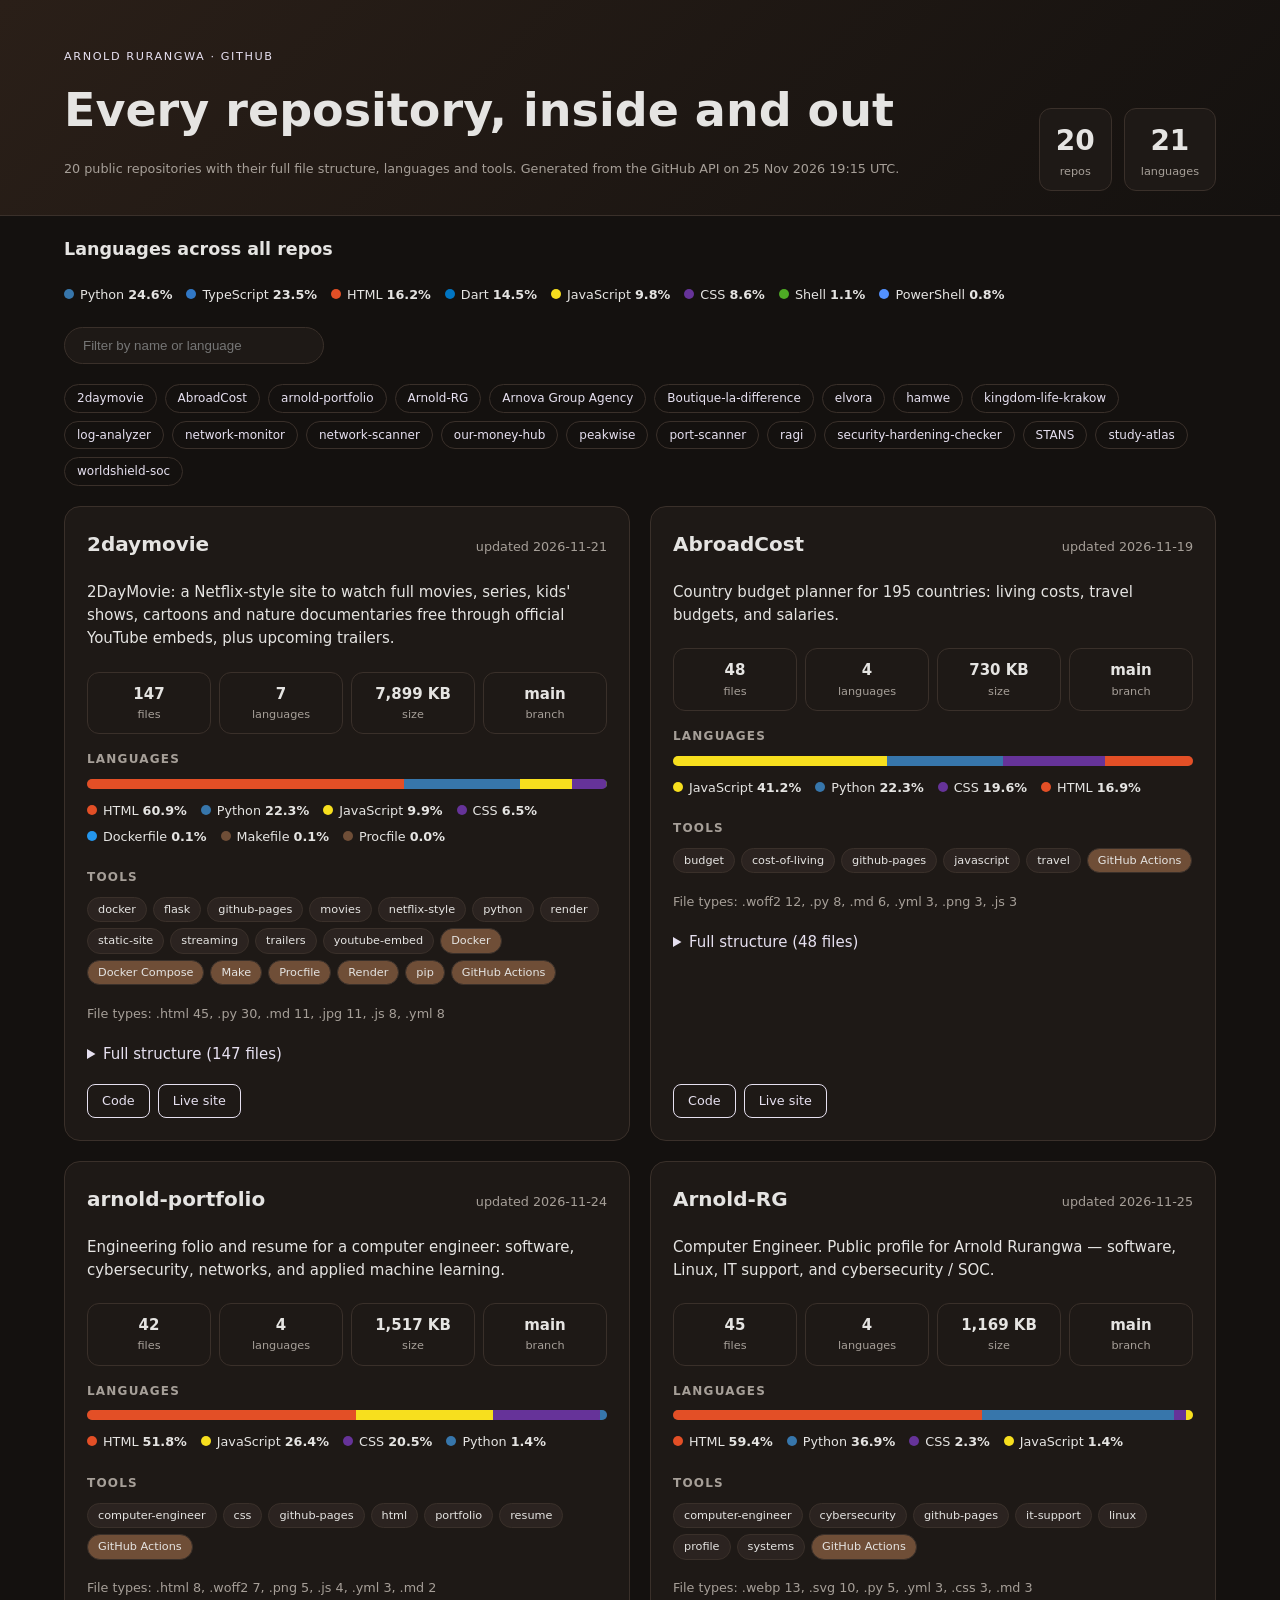
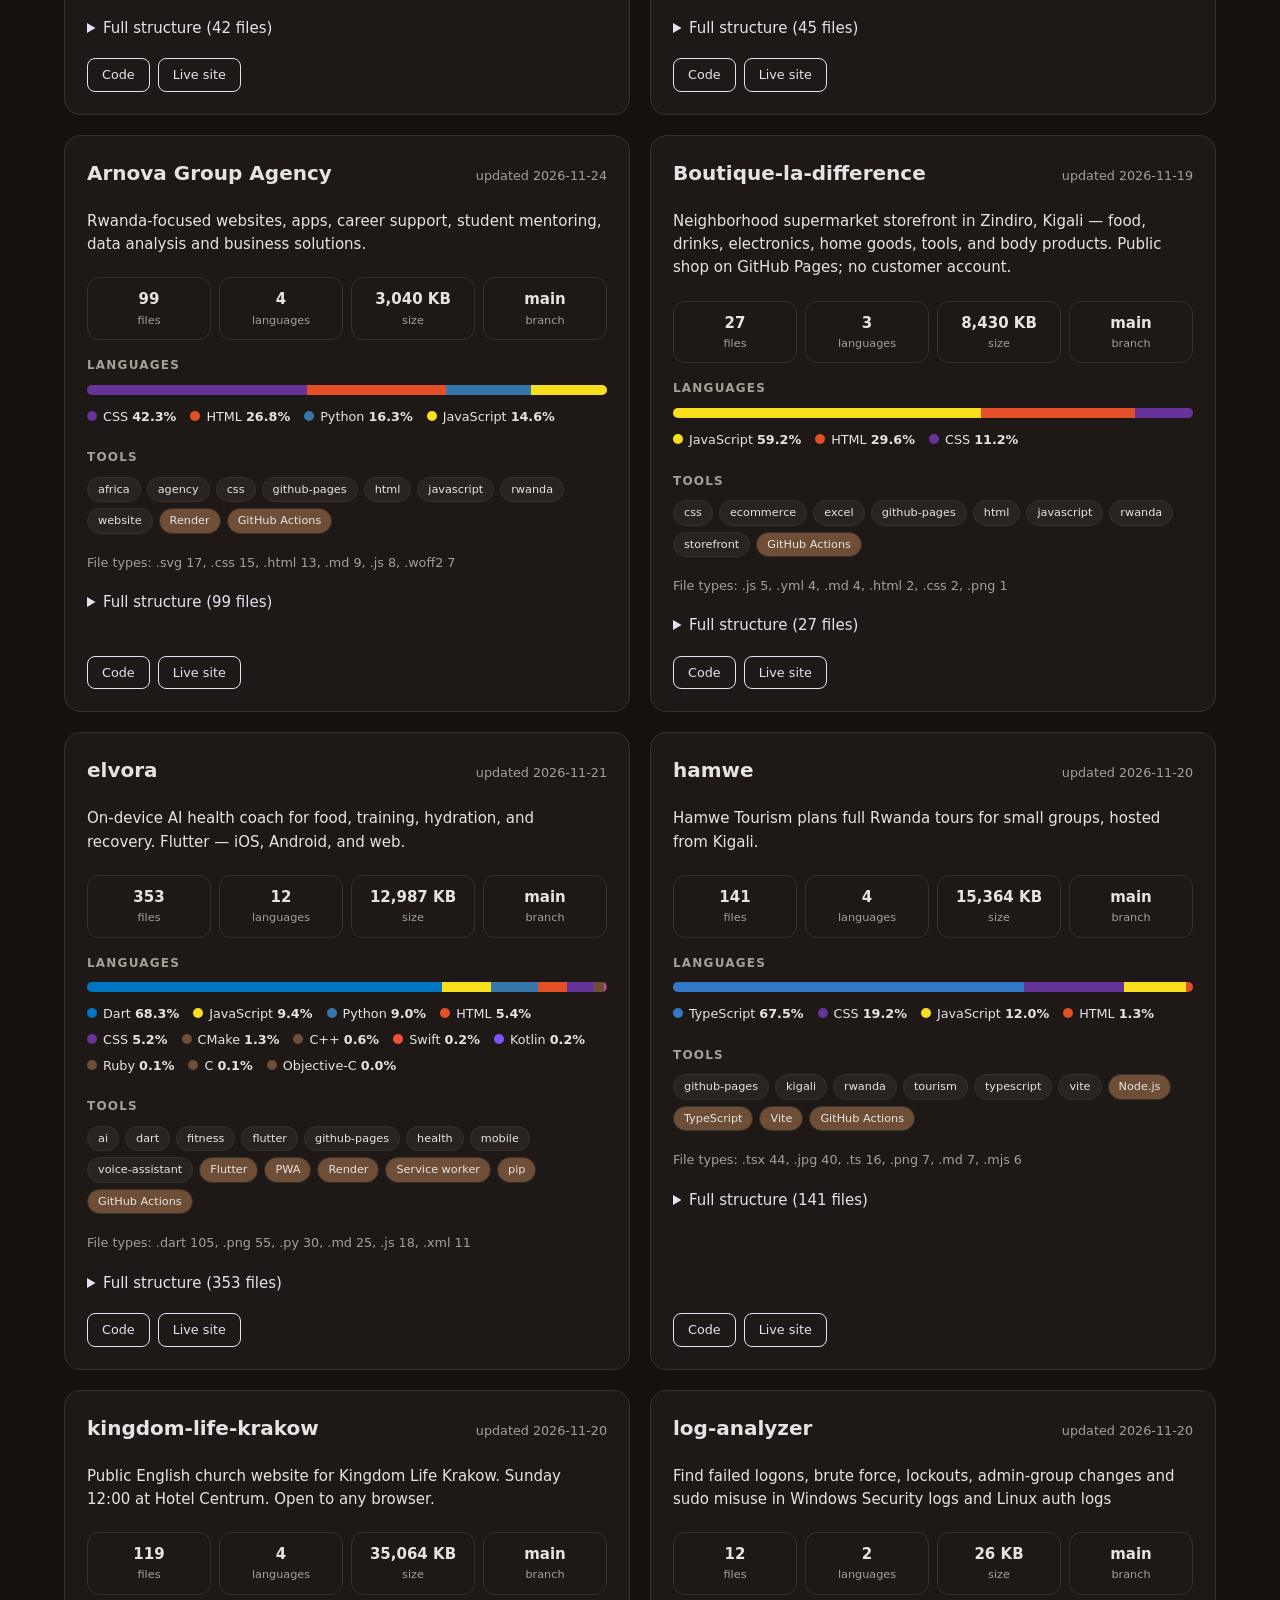
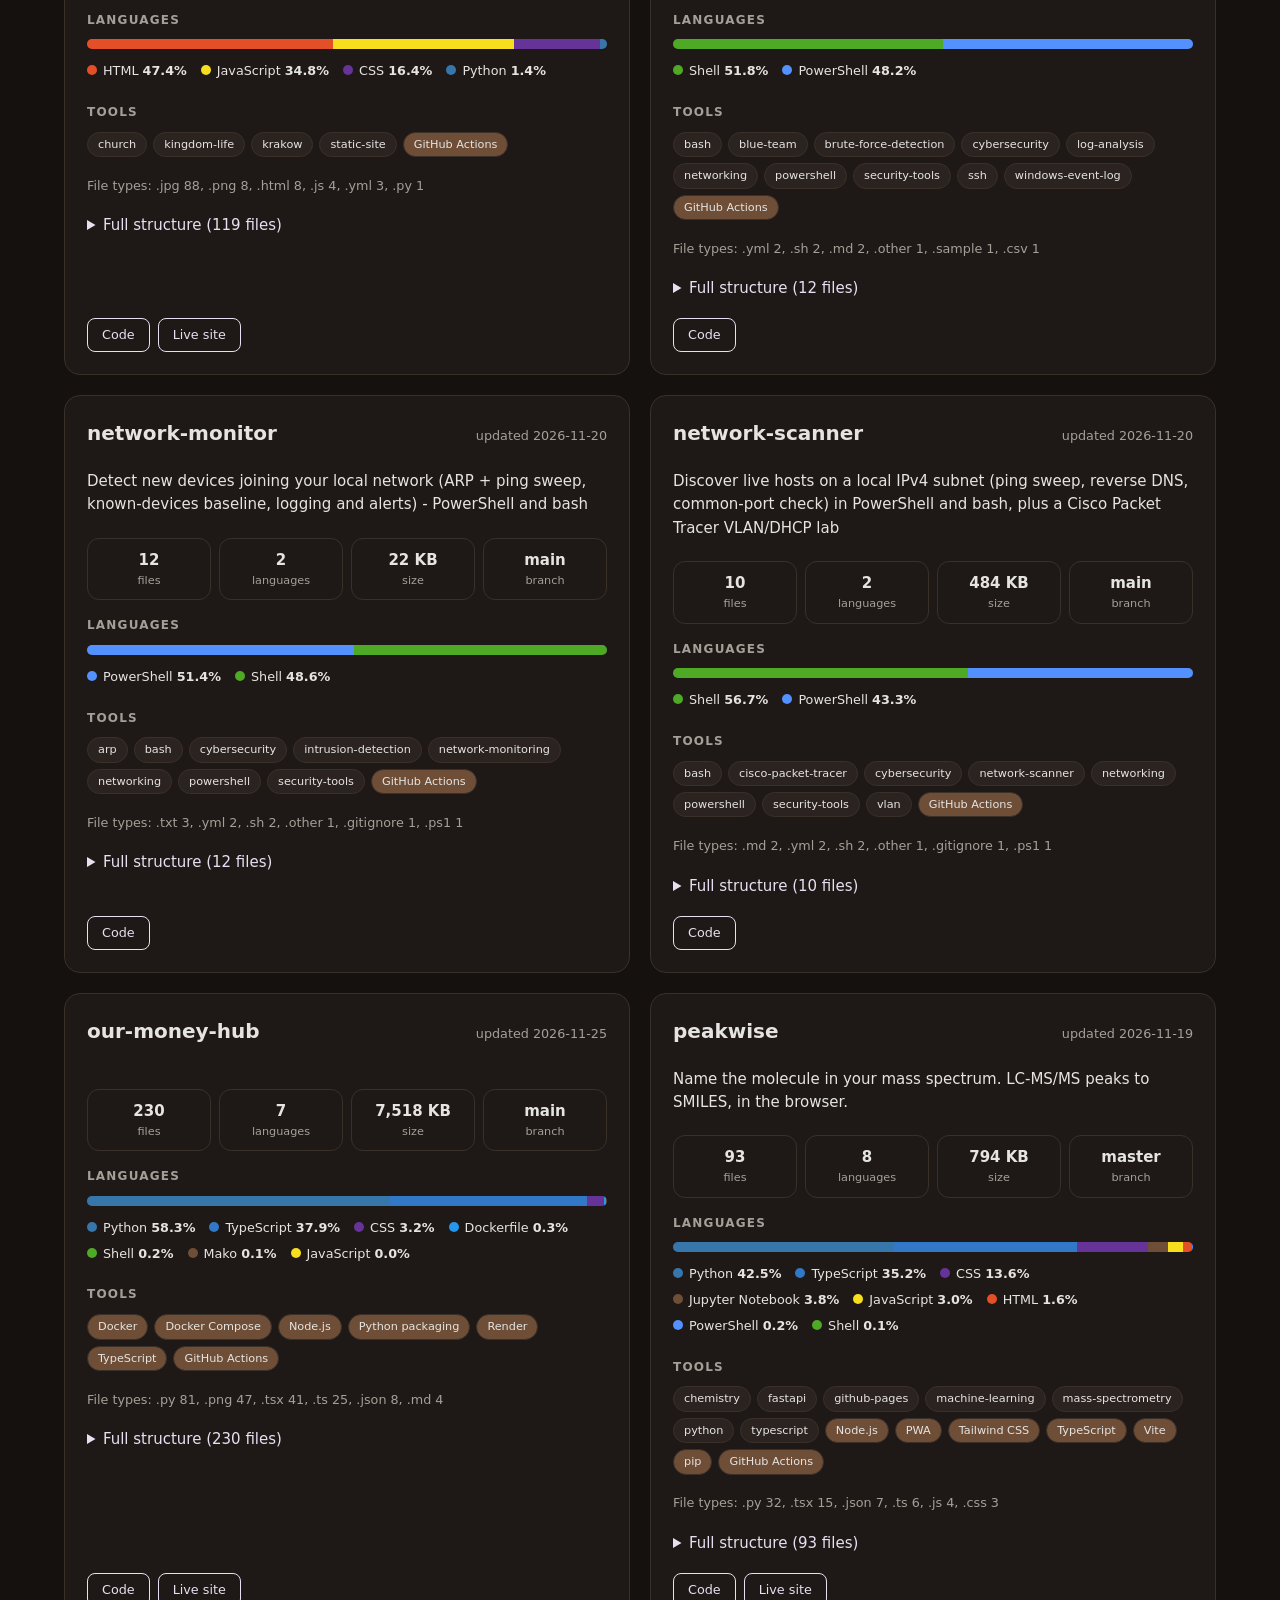
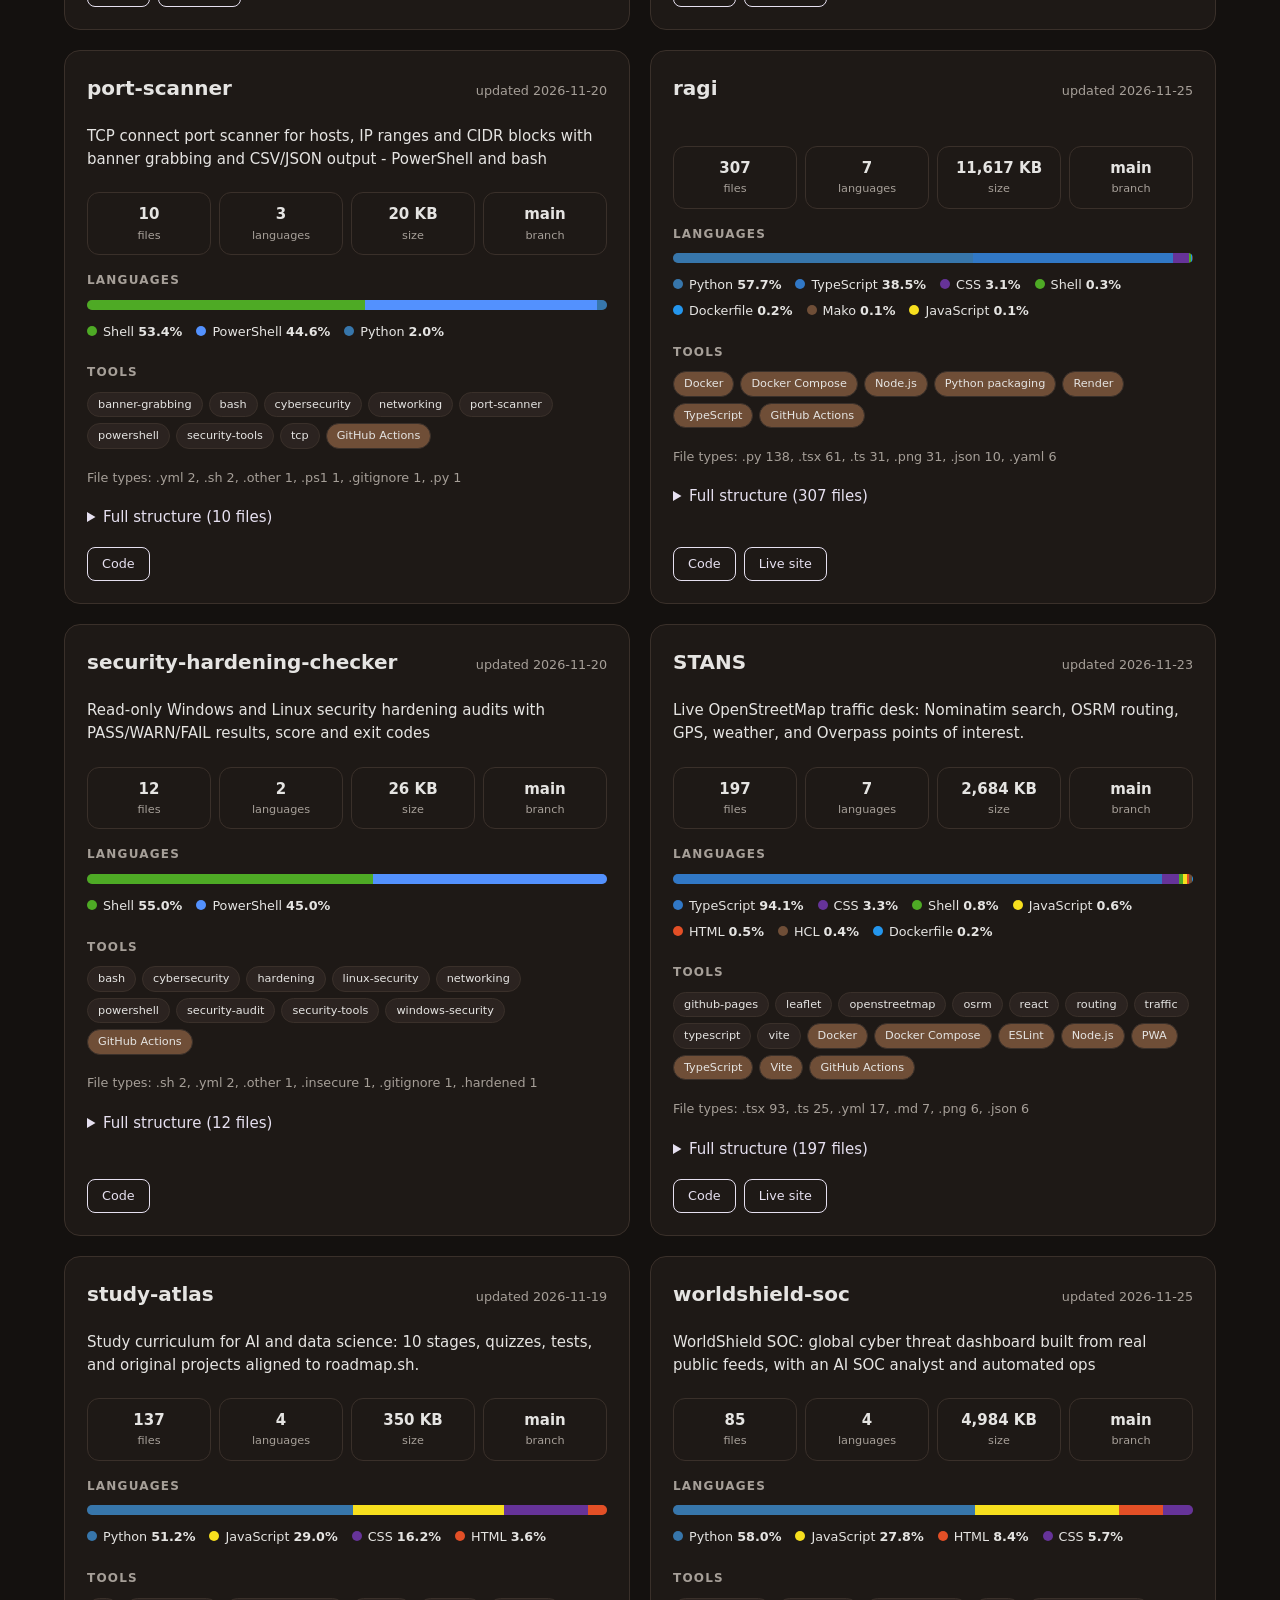
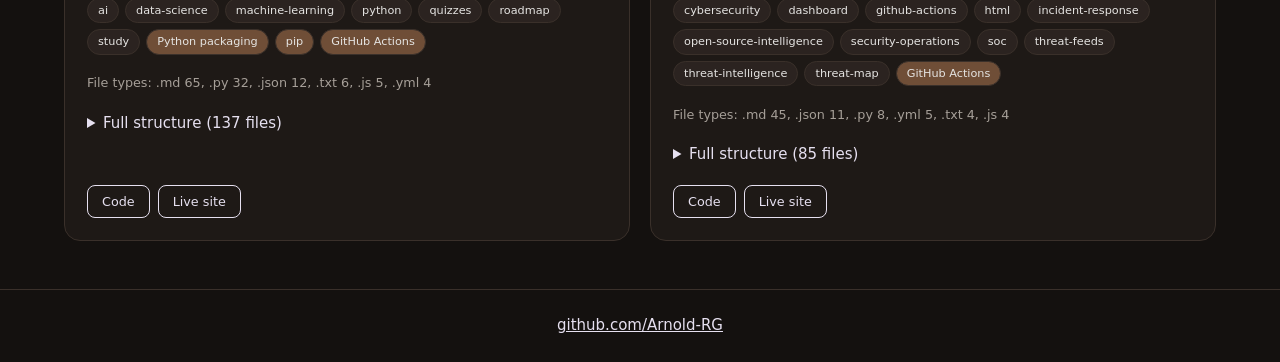
==== overview/index.html @ 4df6601c "Update repository index" ====
<!doctype html><html lang="en"><head><meta charset="utf-8">
<meta name="viewport" content="width=device-width,initial-scale=1">
<title>Arnold Rurangwa · Every repository</title>
<link rel="stylesheet" href="overview.css"></head><body>
<header class="top"><div><p class="eyebrow">Arnold Rurangwa · GitHub</p><h1>Every repository, inside and out</h1>
<p class="muted">20 public repositories with their full file structure, languages and tools. Generated from the GitHub API on 25 Nov 2026 19:15 UTC.</p></div>
<div class="kpis"><div><b>20</b><span>repos</span></div><div><b>21</b><span>languages</span></div></div></header>
<section class="overall"><h3>Languages across all repos</h3><ul class="legend"><li><i style="background:#3776AB"></i>Python <b>24.6%</b></li><li><i style="background:#3178C6"></i>TypeScript <b>23.5%</b></li><li><i style="background:#E34F26"></i>HTML <b>16.2%</b></li><li><i style="background:#0175C2"></i>Dart <b>14.5%</b></li><li><i style="background:#F7DF1E"></i>JavaScript <b>9.8%</b></li><li><i style="background:#663399"></i>CSS <b>8.6%</b></li><li><i style="background:#4EAA25"></i>Shell <b>1.1%</b></li><li><i style="background:#5391FE"></i>PowerShell <b>0.8%</b></li></ul>
<input id="q" type="search" placeholder="Filter by name or language" aria-label="Filter repositories"></section>
<nav class="index"><a href="#2daymovie">2daymovie</a><a href="#AbroadCost">AbroadCost</a><a href="#arnold-portfolio">arnold-portfolio</a><a href="#Arnold-RG">Arnold-RG</a><a href="#arnova-group">Arnova Group Agency</a><a href="#Boutique-la-difference">Boutique-la-difference</a><a href="#elvora">elvora</a><a href="#hamwe">hamwe</a><a href="#kingdom-life-krakow">kingdom-life-krakow</a><a href="#log-analyzer">log-analyzer</a><a href="#network-monitor">network-monitor</a><a href="#network-scanner">network-scanner</a><a href="#our-money-hub">our-money-hub</a><a href="#peakwise">peakwise</a><a href="#port-scanner">port-scanner</a><a href="#ragi">ragi</a><a href="#security-hardening-checker">security-hardening-checker</a><a href="#STANS">STANS</a><a href="#study-atlas">study-atlas</a><a href="#worldshield-soc">worldshield-soc</a></nav>
<main class="grid"><article class="card" id="2daymovie" data-name="2daymovie" data-lang="html python javascript css dockerfile makefile procfile">
<header><h2>2daymovie</h2><span class="muted">updated 2026-11-21</span></header>
<p>2DayMovie: a Netflix-style site to watch full movies, series, kids&#x27; shows, cartoons and nature documentaries free through official YouTube embeds, plus upcoming trailers.</p>
<div class="stats"><div><b>147</b><span>files</span></div><div><b>7</b><span>languages</span></div><div><b>7,899 KB</b><span>size</span></div><div><b>main</b><span>branch</span></div></div>
<h3>Languages</h3><div class="bar"><span style="width:60.94%;background:#E34F26" title="HTML 60.9%"></span><span style="width:22.34%;background:#3776AB" title="Python 22.3%"></span><span style="width:9.95%;background:#F7DF1E" title="JavaScript 9.9%"></span><span style="width:6.55%;background:#663399" title="CSS 6.5%"></span><span style="width:0.12%;background:#2496ED" title="Dockerfile 0.1%"></span><span style="width:0.10%;background:#6F4E37" title="Makefile 0.1%"></span><span style="width:0.01%;background:#6F4E37" title="Procfile 0.0%"></span></div><ul class="legend"><li><i style="background:#E34F26"></i>HTML <b>60.9%</b></li><li><i style="background:#3776AB"></i>Python <b>22.3%</b></li><li><i style="background:#F7DF1E"></i>JavaScript <b>9.9%</b></li><li><i style="background:#663399"></i>CSS <b>6.5%</b></li><li><i style="background:#2496ED"></i>Dockerfile <b>0.1%</b></li><li><i style="background:#6F4E37"></i>Makefile <b>0.1%</b></li><li><i style="background:#6F4E37"></i>Procfile <b>0.0%</b></li></ul>
<h3>Tools</h3><div class="chips"><span class="chip">docker</span><span class="chip">flask</span><span class="chip">github-pages</span><span class="chip">movies</span><span class="chip">netflix-style</span><span class="chip">python</span><span class="chip">render</span><span class="chip">static-site</span><span class="chip">streaming</span><span class="chip">trailers</span><span class="chip">youtube-embed</span><span class="chip alt">Docker</span><span class="chip alt">Docker Compose</span><span class="chip alt">Make</span><span class="chip alt">Procfile</span><span class="chip alt">Render</span><span class="chip alt">pip</span><span class="chip alt">GitHub Actions</span></div>
<p class="muted">File types: .html 45, .py 30, .md 11, .jpg 11, .js 8, .yml 8</p>
<details class="tree"><summary>Full structure (147 files)</summary><ul><li><details open><summary><span class="dir">.github/</span> <span class="muted">4 files</span></summary><ul><li><details><summary><span class="dir">workflows/</span> <span class="muted">3 files</span></summary><ul><li><span class="file">ci.yml</span></li><li><span class="file">pages.yml</span></li><li><span class="file">qa.yml</span></li></ul></details></li><li><span class="file">dependabot.yml</span></li></ul></details></li><li><details open><summary><span class="dir">.well-known/</span> <span class="muted">1 files</span></summary><ul><li><span class="file">security.txt</span></li></ul></details></li><li><details open><summary><span class="dir">data/</span> <span class="muted">2 files</span></summary><ul><li><span class="file">catalog.json</span></li><li><span class="file">trailers.json</span></li></ul></details></li><li><details open><summary><span class="dir">deploy/</span> <span class="muted">8 files</span></summary><ul><li><details><summary><span class="dir">aws/</span> <span class="muted">1 files</span></summary><ul><li><span class="file">README.md</span></li></ul></details></li><li><details><summary><span class="dir">k8s/</span> <span class="muted">3 files</span></summary><ul><li><span class="file">configmap.yaml</span></li><li><span class="file">deployment.yaml</span></li><li><span class="file">hpa-network.yaml</span></li></ul></details></li><li><details><summary><span class="dir">monitoring/</span> <span class="muted">3 files</span></summary><ul><li><details><summary><span class="dir">grafana/</span> <span class="muted">2 files</span></summary><ul><li><details><summary><span class="dir">provisioning/</span> <span class="muted">2 files</span></summary><ul><li><details><summary><span class="dir">dashboards/</span> <span class="muted">1 files</span></summary><ul><li><span class="file">dashboards.yml</span></li></ul></details></li><li><details><summary><span class="dir">datasources/</span> <span class="muted">1 files</span></summary><ul><li><span class="file">datasource.yml</span></li></ul></details></li></ul></details></li></ul></details></li><li><span class="file">prometheus.yml</span></li></ul></details></li><li><details><summary><span class="dir">nginx/</span> <span class="muted">1 files</span></summary><ul><li><span class="file">default.conf</span></li></ul></details></li></ul></details></li><li><details><summary><span class="dir">docs/</span> <span class="muted">34 files</span></summary><ul><li><details><summary><span class="dir">.well-known/</span> <span class="muted">1 files</span></summary><ul><li><span class="file">security.txt</span></li></ul></details></li><li><details><summary><span class="dir">data/</span> <span class="muted">2 files</span></summary><ul><li><span class="file">catalog.json</span></li><li><span class="file">trailers.json</span></li></ul></details></li><li><details><summary><span class="dir">explore/</span> <span class="muted">19 files</span></summary><ul><li><details><summary><span class="dir">ai/</span> <span class="muted">1 files</span></summary><ul><li><span class="file">index.html</span></li></ul></details></li><li><details><summary><span class="dir">cartoons/</span> <span class="muted">1 files</span></summary><ul><li><span class="file">index.html</span></li></ul></details></li><li><details><summary><span class="dir">genre-action/</span> <span class="muted">1 files</span></summary><ul><li><span class="file">index.html</span></li></ul></details></li><li><details><summary><span class="dir">genre-adventure/</span> <span class="muted">1 files</span></summary><ul><li><span class="file">index.html</span></li></ul></details></li><li><details><summary><span class="dir">genre-comedy/</span> <span class="muted">1 files</span></summary><ul><li><span class="file">index.html</span></li></ul></details></li><li><details><summary><span class="dir">genre-documentary/</span> <span class="muted">1 files</span></summary><ul><li><span class="file">index.html</span></li></ul></details></li><li><details><summary><span class="dir">genre-drama/</span> <span class="muted">1 files</span></summary><ul><li><span class="file">index.html</span></li></ul></details></li><li><details><summary><span class="dir">genre-horror/</span> <span class="muted">1 files</span></summary><ul><li><span class="file">index.html</span></li></ul></details></li><li><details><summary><span class="dir">genre-musical/</span> <span class="muted">1 files</span></summary><ul><li><span class="file">index.html</span></li></ul></details></li><li><details><summary><span class="dir">genre-romance/</span> <span class="muted">1 files</span></summary><ul><li><span class="file">index.html</span></li></ul></details></li><li><details><summary><span class="dir">genre-sci-fi/</span> <span class="muted">1 files</span></summary><ul><li><span class="file">index.html</span></li></ul></details></li><li><details><summary><span class="dir">genre-thriller/</span> <span class="muted">1 files</span></summary><ul><li><span class="file">index.html</span></li></ul></details></li><li><details><summary><span class="dir">genres/</span> <span class="muted">1 files</span></summary><ul><li><span class="file">index.html</span></li></ul></details></li><li><details><summary><span class="dir">kids/</span> <span class="muted">1 files</span></summary><ul><li><span class="file">index.html</span></li></ul></details></li><li><details><summary><span class="dir">movies/</span> <span class="muted">1 files</span></summary><ul><li><span class="file">index.html</span></li></ul></details></li><li><details><summary><span class="dir">series/</span> <span class="muted">1 files</span></summary><ul><li><span class="file">index.html</span></li></ul></details></li><li><details><summary><span class="dir">trailers/</span> <span class="muted">1 files</span></summary><ul><li><span class="file">index.html</span></li></ul></details></li><li><details><summary><span class="dir">wildlife/</span> <span class="muted">1 files</span></summary><ul><li><span class="file">index.html</span></li></ul></details></li><li><span class="file">index.html</span></li></ul></details></li><li><details><summary><span class="dir">static/</span> <span class="muted">7 files</span></summary><ul><li><details><summary><span class="dir">css/</span> <span class="muted">2 files</span></summary><ul><li><span class="file">404.css</span></li><li><span class="file">app.css</span></li></ul></details></li><li><details><summary><span class="dir">img/</span> <span class="muted">1 files</span></summary><ul><li><span class="file">favicon.svg</span></li></ul></details></li><li><details><summary><span class="dir">js/</span> <span class="muted">4 files</span></summary><ul><li><span class="file">app.js</span></li><li><span class="file">hero.js</span></li><li><span class="file">mobile.js</span></li><li><span class="file">search.js</span></li></ul></details></li></ul></details></li><li><span class="file">.nojekyll</span></li><li><span class="file">404.html</span></li><li><span class="file">index.html</span></li><li><span class="file">robots.txt</span></li><li><span class="file">sitemap.xml</span></li></ul></details></li><li><details><summary><span class="dir">explore/</span> <span class="muted">19 files</span></summary><ul><li><details><summary><span class="dir">ai/</span> <span class="muted">1 files</span></summary><ul><li><span class="file">index.html</span></li></ul></details></li><li><details><summary><span class="dir">cartoons/</span> <span class="muted">1 files</span></summary><ul><li><span class="file">index.html</span></li></ul></details></li><li><details><summary><span class="dir">genre-action/</span> <span class="muted">1 files</span></summary><ul><li><span class="file">index.html</span></li></ul></details></li><li><details><summary><span class="dir">genre-adventure/</span> <span class="muted">1 files</span></summary><ul><li><span class="file">index.html</span></li></ul></details></li><li><details><summary><span class="dir">genre-comedy/</span> <span class="muted">1 files</span></summary><ul><li><span class="file">index.html</span></li></ul></details></li><li><details><summary><span class="dir">genre-documentary/</span> <span class="muted">1 files</span></summary><ul><li><span class="file">index.html</span></li></ul></details></li><li><details><summary><span class="dir">genre-drama/</span> <span class="muted">1 files</span></summary><ul><li><span class="file">index.html</span></li></ul></details></li><li><details><summary><span class="dir">genre-horror/</span> <span class="muted">1 files</span></summary><ul><li><span class="file">index.html</span></li></ul></details></li><li><details><summary><span class="dir">genre-musical/</span> <span class="muted">1 files</span></summary><ul><li><span class="file">index.html</span></li></ul></details></li><li><details><summary><span class="dir">genre-romance/</span> <span class="muted">1 files</span></summary><ul><li><span class="file">index.html</span></li></ul></details></li><li><details><summary><span class="dir">genre-sci-fi/</span> <span class="muted">1 files</span></summary><ul><li><span class="file">index.html</span></li></ul></details></li><li><details><summary><span class="dir">genre-thriller/</span> <span class="muted">1 files</span></summary><ul><li><span class="file">index.html</span></li></ul></details></li><li><details><summary><span class="dir">genres/</span> <span class="muted">1 files</span></summary><ul><li><span class="file">index.html</span></li></ul></details></li><li><details><summary><span class="dir">kids/</span> <span class="muted">1 files</span></summary><ul><li><span class="file">index.html</span></li></ul></details></li><li><details><summary><span class="dir">movies/</span> <span class="muted">1 files</span></summary><ul><li><span class="file">index.html</span></li></ul></details></li><li><details><summary><span class="dir">series/</span> <span class="muted">1 files</span></summary><ul><li><span class="file">index.html</span></li></ul></details></li><li><details><summary><span class="dir">trailers/</span> <span class="muted">1 files</span></summary><ul><li><span class="file">index.html</span></li></ul></details></li><li><details><summary><span class="dir">wildlife/</span> <span class="muted">1 files</span></summary><ul><li><span class="file">index.html</span></li></ul></details></li><li><span class="file">index.html</span></li></ul></details></li><li><details><summary><span class="dir">qa/</span> <span class="muted">17 files</span></summary><ul><li><details><summary><span class="dir">screenshots/</span> <span class="muted">11 files</span></summary><ul><li><span class="file">1-hero.jpg</span></li><li><span class="file">10-mobile-volume.jpg</span></li><li><span class="file">12-footer-privacy.jpg</span></li><li><span class="file">13-click-to-load.jpg</span></li><li><span class="file">2-control-bar.jpg</span></li><li><span class="file">3-volume-open.jpg</span></li><li><span class="file">4-dim.jpg</span></li><li><span class="file">5-bright.jpg</span></li><li><span class="file">6-size-compact.jpg</span></li><li><span class="file">7-size-full.jpg</span></li><li><span class="file">9-mobile.jpg</span></li></ul></details></li><li><span class="file">cls_check.py</span></li><li><span class="file">QA-CHECKLIST.md</span></li><li><span class="file">README.md</span></li><li><span class="file">security-review.md</span></li><li><span class="file">security-scope.md</span></li><li><span class="file">video-check-results.md</span></li></ul></details></li><li><details open><summary><span class="dir">scripts/</span> <span class="muted">6 files</span></summary><ul><li><span class="file">build_catalog.py</span></li><li><span class="file">build_trailers.py</span></li><li><span class="file">check_videos.py</span></li><li><span class="file">export_site.py</span></li><li><span class="file">requirements.txt</span></li><li><span class="file">validate_catalog.py</span></li></ul></details></li><li><details open><summary><span class="dir">static/</span> <span class="muted">7 files</span></summary><ul><li><details><summary><span class="dir">css/</span> <span class="muted">2 files</span></summary><ul><li><span class="file">404.css</span></li><li><span class="file">app.css</span></li></ul></details></li><li><details><summary><span class="dir">img/</span> <span class="muted">1 files</span></summary><ul><li><span class="file">favicon.svg</span></li></ul></details></li><li><details><summary><span class="dir">js/</span> <span class="muted">4 files</span></summary><ul><li><span class="file">app.js</span></li><li><span class="file">hero.js</span></li><li><span class="file">mobile.js</span></li><li><span class="file">search.js</span></li></ul></details></li></ul></details></li><li><details open><summary><span class="dir">templates/</span> <span class="muted">3 files</span></summary><ul><li><span class="file">404.html</span></li><li><span class="file">explore.html</span></li><li><span class="file">index.html</span></li></ul></details></li><li><details><summary><span class="dir">tests/</span> <span class="muted">23 files</span></summary><ul><li><details><summary><span class="dir">e2e/</span> <span class="muted">2 files</span></summary><ul><li><span class="file">__init__.py</span></li><li><span class="file">test_desktop_playback.py</span></li></ul></details></li><li><details><summary><span class="dir">fixtures/</span> <span class="muted">1 files</span></summary><ul><li><span class="file">README.md</span></li></ul></details></li><li><span class="file">conftest.py</span></li><li><span class="file">helpers.py</span></li><li><span class="file">test_app.py</span></li><li><span class="file">test_catalog_schema.py</span></li><li><span class="file">test_cls.py</span></li><li><span class="file">test_desktop_trailers.py</span></li><li><span class="file">test_exposure.py</span></li><li><span class="file">test_hero_controls.py</span></li><li><span class="file">test_iframes.py</span></li><li><span class="file">test_leaks.py</span></li><li><span class="file">test_live_background.py</span></li><li><span class="file">test_mobile_hero.py</span></li><li><span class="file">test_mobile_nav.py</span></li><li><span class="file">test_routes.py</span></li><li><span class="file">test_search.py</span></li><li><span class="file">test_security_headers.py</span></li><li><span class="file">test_security_scope.py</span></li><li><span class="file">test_sentinel_fixes.py</span></li><li><span class="file">test_seo.py</span></li><li><span class="file">test_trailers_schema.py</span></li></ul></details></li><li><span class="file">.dockerignore</span></li><li><span class="file">.env.example</span></li><li><span class="file">.gitignore</span></li><li><span class="file">404.html</span></li><li><span class="file">app.py</span></li><li><span class="file">DEVOPS.md</span></li><li><span class="file">docker-compose.yml</span></li><li><span class="file">Dockerfile</span></li><li><span class="file">fly.toml</span></li><li><span class="file">index.html</span></li><li><span class="file">LICENSE</span></li><li><span class="file">Makefile</span></li><li><span class="file">Procfile</span></li><li><span class="file">pytest.ini</span></li><li><span class="file">README.md</span></li><li><span class="file">render.yaml</span></li><li><span class="file">requirements-dev.txt</span></li><li><span class="file">requirements.txt</span></li><li><span class="file">robots.txt</span></li><li><span class="file">SECURITY.md</span></li><li><span class="file">seo.py</span></li><li><span class="file">sitemap.xml</span></li><li><span class="file">THIRD_PARTY_NOTICES.md</span></li></ul></details>
<footer><a class="btn" href="https://github.com/Arnold-RG/2daymovie">Code</a> <a class="btn" href="https://twodaymovie-site.onrender.com">Live site</a></footer>
</article><article class="card" id="AbroadCost" data-name="abroadcost" data-lang="javascript python css html">
<header><h2>AbroadCost</h2><span class="muted">updated 2026-11-19</span></header>
<p>Country budget planner for 195 countries: living costs, travel budgets, and salaries.</p>
<div class="stats"><div><b>48</b><span>files</span></div><div><b>4</b><span>languages</span></div><div><b>730 KB</b><span>size</span></div><div><b>main</b><span>branch</span></div></div>
<h3>Languages</h3><div class="bar"><span style="width:41.17%;background:#F7DF1E" title="JavaScript 41.2%"></span><span style="width:22.33%;background:#3776AB" title="Python 22.3%"></span><span style="width:19.64%;background:#663399" title="CSS 19.6%"></span><span style="width:16.86%;background:#E34F26" title="HTML 16.9%"></span></div><ul class="legend"><li><i style="background:#F7DF1E"></i>JavaScript <b>41.2%</b></li><li><i style="background:#3776AB"></i>Python <b>22.3%</b></li><li><i style="background:#663399"></i>CSS <b>19.6%</b></li><li><i style="background:#E34F26"></i>HTML <b>16.9%</b></li></ul>
<h3>Tools</h3><div class="chips"><span class="chip">budget</span><span class="chip">cost-of-living</span><span class="chip">github-pages</span><span class="chip">javascript</span><span class="chip">travel</span><span class="chip alt">GitHub Actions</span></div>
<p class="muted">File types: .woff2 12, .py 8, .md 6, .yml 3, .png 3, .js 3</p>
<details class="tree"><summary>Full structure (48 files)</summary><ul><li><details open><summary><span class="dir">.github/</span> <span class="muted">3 files</span></summary><ul><li><details><summary><span class="dir">workflows/</span> <span class="muted">2 files</span></summary><ul><li><span class="file">deploy-pages.yml</span></li><li><span class="file">quality.yml</span></li></ul></details></li><li><span class="file">dependabot.yml</span></li></ul></details></li><li><details open><summary><span class="dir">assets/</span> <span class="muted">2 files</span></summary><ul><li><details><summary><span class="dir">vira/</span> <span class="muted">2 files</span></summary><ul><li><span class="file">vira-base.css</span></li><li><span class="file">vira-secure.js</span></li></ul></details></li></ul></details></li><li><details open><summary><span class="dir">docs/</span> <span class="muted">3 files</span></summary><ul><li><span class="file">ARCHITECTURE.md</span></li><li><span class="file">DATA_AND_METHODOLOGY.md</span></li><li><span class="file">OVERVIEW.md</span></li></ul></details></li><li><details open><summary><span class="dir">fonts/</span> <span class="muted">13 files</span></summary><ul><li><span class="file">cormorant-500.woff2</span></li><li><span class="file">cormorant-500i.woff2</span></li><li><span class="file">cormorant-600.woff2</span></li><li><span class="file">dm-sans-300.woff2</span></li><li><span class="file">dm-sans-400.woff2</span></li><li><span class="file">dm-sans-500.woff2</span></li><li><span class="file">OFL.txt</span></li><li><span class="file">outfit-300.woff2</span></li><li><span class="file">outfit-400.woff2</span></li><li><span class="file">outfit-500.woff2</span></li><li><span class="file">syne-500.woff2</span></li><li><span class="file">syne-600.woff2</span></li><li><span class="file">syne-700.woff2</span></li></ul></details></li><li><details open><summary><span class="dir">scripts/</span> <span class="muted">1 files</span></summary><ul><li><span class="file">verify_site.py</span></li></ul></details></li><li><details open><summary><span class="dir">tool/</span> <span class="muted">7 files</span></summary><ul><li><span class="file">fix_col_from_wb.py</span></li><li><span class="file">fix_col_outliers.py</span></li><li><span class="file">fix_js_nulls.py</span></li><li><span class="file">fix_regions_and_ui.py</span></li><li><span class="file">refresh_budget_geo.py</span></li><li><span class="file">verify_accuracy.py</span></li><li><span class="file">verify_accuracy_deep.py</span></li></ul></details></li><li><span class="file">.env.example</span></li><li><span class="file">.gitignore</span></li><li><span class="file">.nojekyll</span></li><li><span class="file">404.html</span></li><li><span class="file">apple-touch.png</span></li><li><span class="file">AUTHORS</span></li><li><span class="file">CONTRIBUTING.md</span></li><li><span class="file">favicon.svg</span></li><li><span class="file">index.html</span></li><li><span class="file">LICENSE</span></li><li><span class="file">og.png</span></li><li><span class="file">paper.png</span></li><li><span class="file">README.md</span></li><li><span class="file">relo.css</span></li><li><span class="file">relo.js</span></li><li><span class="file">robots.txt</span></li><li><span class="file">SECURITY.md</span></li><li><span class="file">sitemap.xml</span></li><li><span class="file">world_data.js</span></li></ul></details>
<footer><a class="btn" href="https://github.com/Arnold-RG/AbroadCost">Code</a> <a class="btn" href="https://arnold-rg.github.io/AbroadCost/">Live site</a></footer>
</article><article class="card" id="arnold-portfolio" data-name="arnold-portfolio" data-lang="html javascript css python">
<header><h2>arnold-portfolio</h2><span class="muted">updated 2026-11-24</span></header>
<p>Engineering folio and resume for a computer engineer: software, cybersecurity, networks, and applied machine learning.</p>
<div class="stats"><div><b>42</b><span>files</span></div><div><b>4</b><span>languages</span></div><div><b>1,517 KB</b><span>size</span></div><div><b>main</b><span>branch</span></div></div>
<h3>Languages</h3><div class="bar"><span style="width:51.77%;background:#E34F26" title="HTML 51.8%"></span><span style="width:26.36%;background:#F7DF1E" title="JavaScript 26.4%"></span><span style="width:20.50%;background:#663399" title="CSS 20.5%"></span><span style="width:1.37%;background:#3776AB" title="Python 1.4%"></span></div><ul class="legend"><li><i style="background:#E34F26"></i>HTML <b>51.8%</b></li><li><i style="background:#F7DF1E"></i>JavaScript <b>26.4%</b></li><li><i style="background:#663399"></i>CSS <b>20.5%</b></li><li><i style="background:#3776AB"></i>Python <b>1.4%</b></li></ul>
<h3>Tools</h3><div class="chips"><span class="chip">computer-engineer</span><span class="chip">css</span><span class="chip">github-pages</span><span class="chip">html</span><span class="chip">portfolio</span><span class="chip">resume</span><span class="chip alt">GitHub Actions</span></div>
<p class="muted">File types: .html 8, .woff2 7, .png 5, .js 4, .yml 3, .md 2</p>
<details class="tree"><summary>Full structure (42 files)</summary><ul><li><details open><summary><span class="dir">.github/</span> <span class="muted">3 files</span></summary><ul><li><details><summary><span class="dir">workflows/</span> <span class="muted">2 files</span></summary><ul><li><span class="file">pages.yml</span></li><li><span class="file">quality.yml</span></li></ul></details></li><li><span class="file">dependabot.yml</span></li></ul></details></li><li><details><summary><span class="dir">assets/</span> <span class="muted">18 files</span></summary><ul><li><details><summary><span class="dir">fonts/</span> <span class="muted">7 files</span></summary><ul><li><span class="file">fraunces-italic-latin-ext.woff2</span></li><li><span class="file">fraunces-italic-latin.woff2</span></li><li><span class="file">fraunces-roman-latin-ext.woff2</span></li><li><span class="file">fraunces-roman-latin.woff2</span></li><li><span class="file">plex-mono-latin.woff2</span></li><li><span class="file">source-sans-3-latin-ext.woff2</span></li><li><span class="file">source-sans-3-latin.woff2</span></li></ul></details></li><li><details><summary><span class="dir">site/</span> <span class="muted">2 files</span></summary><ul><li><span class="file">site-base.css</span></li><li><span class="file">site-secure.js</span></li></ul></details></li><li><span class="file">grain.png</span></li><li><span class="file">hero-atmosphere.jpg</span></li><li><span class="file">hero-atmosphere.png</span></li><li><span class="file">logo.png</span></li><li><span class="file">main.js</span></li><li><span class="file">portrait.png</span></li><li><span class="file">Rurangwa-Arnold-Resume.pdf</span></li><li><span class="file">stage.js</span></li><li><span class="file">styles.css</span></li></ul></details></li><li><details open><summary><span class="dir">demos/</span> <span class="muted">4 files</span></summary><ul><li><details><summary><span class="dir">arnova/</span> <span class="muted">4 files</span></summary><ul><li><span class="file">index.html</span></li><li><span class="file">la-belle-boutique.html</span></li><li><span class="file">marine-coffee.html</span></li><li><span class="file">nik-salon.html</span></li></ul></details></li></ul></details></li><li><details open><summary><span class="dir">Folio/</span> <span class="muted">4 files</span></summary><ul><li><span class="file">index.html</span></li><li><span class="file">logo.png</span></li><li><span class="file">Rurangwa-Arnold-Resume.pdf</span></li><li><span class="file">script.js</span></li></ul></details></li><li><details open><summary><span class="dir">scripts/</span> <span class="muted">3 files</span></summary><ul><li><span class="file">check-published.mjs</span></li><li><span class="file">check-published.test.mjs</span></li><li><span class="file">verify_site.py</span></li></ul></details></li><li><span class="file">.gitignore</span></li><li><span class="file">.nojekyll</span></li><li><span class="file">404.html</span></li><li><span class="file">index.html</span></li><li><span class="file">LICENSE</span></li><li><span class="file">README.md</span></li><li><span class="file">resume.html</span></li><li><span class="file">robots.txt</span></li><li><span class="file">SECURITY.md</span></li><li><span class="file">sitemap.xml</span></li></ul></details>
<footer><a class="btn" href="https://github.com/Arnold-RG/arnold-portfolio">Code</a> <a class="btn" href="https://arnold-rg.github.io/arnold-portfolio/">Live site</a></footer>
</article><article class="card" id="Arnold-RG" data-name="arnold-rg" data-lang="html python css javascript">
<header><h2>Arnold-RG</h2><span class="muted">updated 2026-11-25</span></header>
<p>Computer Engineer. Public profile for Arnold Rurangwa — software, Linux, IT support, and cybersecurity / SOC.</p>
<div class="stats"><div><b>45</b><span>files</span></div><div><b>4</b><span>languages</span></div><div><b>1,169 KB</b><span>size</span></div><div><b>main</b><span>branch</span></div></div>
<h3>Languages</h3><div class="bar"><span style="width:59.39%;background:#E34F26" title="HTML 59.4%"></span><span style="width:36.92%;background:#3776AB" title="Python 36.9%"></span><span style="width:2.28%;background:#663399" title="CSS 2.3%"></span><span style="width:1.41%;background:#F7DF1E" title="JavaScript 1.4%"></span></div><ul class="legend"><li><i style="background:#E34F26"></i>HTML <b>59.4%</b></li><li><i style="background:#3776AB"></i>Python <b>36.9%</b></li><li><i style="background:#663399"></i>CSS <b>2.3%</b></li><li><i style="background:#F7DF1E"></i>JavaScript <b>1.4%</b></li></ul>
<h3>Tools</h3><div class="chips"><span class="chip">computer-engineer</span><span class="chip">cybersecurity</span><span class="chip">github-pages</span><span class="chip">it-support</span><span class="chip">linux</span><span class="chip">profile</span><span class="chip">systems</span><span class="chip alt">GitHub Actions</span></div>
<p class="muted">File types: .webp 13, .svg 10, .py 5, .yml 3, .css 3, .md 3</p>
<details class="tree"><summary>Full structure (45 files)</summary><ul><li><details open><summary><span class="dir">.github/</span> <span class="muted">3 files</span></summary><ul><li><details><summary><span class="dir">workflows/</span> <span class="muted">2 files</span></summary><ul><li><span class="file">update-dashboard.yml</span></li><li><span class="file">update-repo-index.yml</span></li></ul></details></li><li><span class="file">dependabot.yml</span></li></ul></details></li><li><details><summary><span class="dir">assets/</span> <span class="muted">17 files</span></summary><ul><li><details><summary><span class="dir">projects/</span> <span class="muted">13 files</span></summary><ul><li><span class="file">2daymovie.webp</span></li><li><span class="file">AbroadCost.webp</span></li><li><span class="file">Boutique-la-difference.webp</span></li><li><span class="file">elvora.webp</span></li><li><span class="file">hamwe.webp</span></li><li><span class="file">kingdom-life-krakow.webp</span></li><li><span class="file">our-money-hub.webp</span></li><li><span class="file">peakwise.webp</span></li><li><span class="file">ragi.webp</span></li><li><span class="file">STANS.webp</span></li><li><span class="file">study-atlas.webp</span></li><li><span class="file">vira.webp</span></li><li><span class="file">worldshield-soc.webp</span></li></ul></details></li><li><details><summary><span class="dir">vira/</span> <span class="muted">2 files</span></summary><ul><li><span class="file">vira-base.css</span></li><li><span class="file">vira-secure.js</span></li></ul></details></li><li><span class="file">header.svg</span></li><li><span class="file">stats.svg</span></li></ul></details></li><li><details open><summary><span class="dir">dashboard/</span> <span class="muted">9 files</span></summary><ul><li><span class="file">activity.svg</span></li><li><span class="file">badge-dormant.svg</span></li><li><span class="file">badge-in-progress.svg</span></li><li><span class="file">badge-live-in-dev.svg</span></li><li><span class="file">badge-live.svg</span></li><li><span class="file">data.json</span></li><li><span class="file">kpis.svg</span></li><li><span class="file">languages.svg</span></li><li><span class="file">status.svg</span></li></ul></details></li><li><details open><summary><span class="dir">docs/</span> <span class="muted">1 files</span></summary><ul><li><span class="file">screenshot-profile.jpg</span></li></ul></details></li><li><details open><summary><span class="dir">overview/</span> <span class="muted">3 files</span></summary><ul><li><span class="file">index.html</span></li><li><span class="file">overview.css</span></li><li><span class="file">overview.js</span></li></ul></details></li><li><details open><summary><span class="dir">scripts/</span> <span class="muted">5 files</span></summary><ul><li><span class="file">build_overview.py</span></li><li><span class="file">collect_dashboard.py</span></li><li><span class="file">render_preview.py</span></li><li><span class="file">render_site.py</span></li><li><span class="file">update_repo_index.py</span></li></ul></details></li><li><span class="file">.gitignore</span></li><li><span class="file">.nojekyll</span></li><li><span class="file">index.html</span></li><li><span class="file">README.md</span></li><li><span class="file">security-tools.md</span></li><li><span class="file">SECURITY.md</span></li><li><span class="file">styles.css</span></li></ul></details>
<footer><a class="btn" href="https://github.com/Arnold-RG/Arnold-RG">Code</a> <a class="btn" href="https://arnold-rg.github.io/Arnold-RG/">Live site</a></footer>
</article><article class="card" id="arnova-group" data-name="arnova-group" data-lang="css html python javascript">
<header><h2>Arnova Group Agency</h2><span class="muted">updated 2026-11-24</span></header>
<p>Rwanda-focused websites, apps, career support, student mentoring, data analysis and business solutions.</p>
<div class="stats"><div><b>99</b><span>files</span></div><div><b>4</b><span>languages</span></div><div><b>3,040 KB</b><span>size</span></div><div><b>main</b><span>branch</span></div></div>
<h3>Languages</h3><div class="bar"><span style="width:42.33%;background:#663399" title="CSS 42.3%"></span><span style="width:26.78%;background:#E34F26" title="HTML 26.8%"></span><span style="width:16.26%;background:#3776AB" title="Python 16.3%"></span><span style="width:14.63%;background:#F7DF1E" title="JavaScript 14.6%"></span></div><ul class="legend"><li><i style="background:#663399"></i>CSS <b>42.3%</b></li><li><i style="background:#E34F26"></i>HTML <b>26.8%</b></li><li><i style="background:#3776AB"></i>Python <b>16.3%</b></li><li><i style="background:#F7DF1E"></i>JavaScript <b>14.6%</b></li></ul>
<h3>Tools</h3><div class="chips"><span class="chip">africa</span><span class="chip">agency</span><span class="chip">css</span><span class="chip">github-pages</span><span class="chip">html</span><span class="chip">javascript</span><span class="chip">rwanda</span><span class="chip">website</span><span class="chip alt">Render</span><span class="chip alt">GitHub Actions</span></div>
<p class="muted">File types: .svg 17, .css 15, .html 13, .md 9, .js 8, .woff2 7</p>
<details class="tree"><summary>Full structure (99 files)</summary><ul><li><details open><summary><span class="dir">.github/</span> <span class="muted">3 files</span></summary><ul><li><details><summary><span class="dir">workflows/</span> <span class="muted">2 files</span></summary><ul><li><span class="file">concept-platform-checks.yml</span></li><li><span class="file">install-hero-video.yml</span></li></ul></details></li><li><span class="file">dependabot.yml</span></li></ul></details></li><li><details><summary><span class="dir">assets/</span> <span class="muted">39 files</span></summary><ul><li><details><summary><span class="dir">brand/</span> <span class="muted">17 files</span></summary><ul><li><details><summary><span class="dir">logo-v7/</span> <span class="muted">4 files</span></summary><ul><li><span class="file">mark-dark.svg</span></li><li><span class="file">mark-light.svg</span></li><li><span class="file">wordmark-dark.svg</span></li><li><span class="file">wordmark-light.svg</span></li></ul></details></li><li><details><summary><span class="dir">option-1/</span> <span class="muted">4 files</span></summary><ul><li><span class="file">mark-dark.svg</span></li><li><span class="file">mark-light.svg</span></li><li><span class="file">wordmark-dark.svg</span></li><li><span class="file">wordmark-light.svg</span></li></ul></details></li><li><details><summary><span class="dir">option-2/</span> <span class="muted">4 files</span></summary><ul><li><span class="file">mark-dark.svg</span></li><li><span class="file">mark-light.svg</span></li><li><span class="file">wordmark-dark.svg</span></li><li><span class="file">wordmark-light.svg</span></li></ul></details></li><li><details><summary><span class="dir">option-3/</span> <span class="muted">4 files</span></summary><ul><li><span class="file">mark-dark.svg</span></li><li><span class="file">mark-light.svg</span></li><li><span class="file">wordmark-dark.svg</span></li><li><span class="file">wordmark-light.svg</span></li></ul></details></li><li><span class="file">README.md</span></li></ul></details></li><li><details><summary><span class="dir">fonts/</span> <span class="muted">12 files</span></summary><ul><li><span class="file">Fraunces-Display-600.woff2</span></li><li><span class="file">Fraunces-Display-600Italic.woff2</span></li><li><span class="file">InstrumentSans-Variable.woff2</span></li><li><span class="file">Newsreader-Variable.woff2</span></li><li><span class="file">OFL-Fraunces.txt</span></li><li><span class="file">OFL-InstrumentSans.txt</span></li><li><span class="file">OFL-Newsreader.txt</span></li><li><span class="file">OFL-SourceSans3.txt</span></li><li><span class="file">OFL-Syne.txt</span></li><li><span class="file">SourceSans3-Italic-Variable.woff2</span></li><li><span class="file">SourceSans3-Variable.woff2</span></li><li><span class="file">Syne-Variable.woff2</span></li></ul></details></li><li><details><summary><span class="dir">images/</span> <span class="muted">8 files</span></summary><ul><li><details><summary><span class="dir">showcase/</span> <span class="muted">4 files</span></summary><ul><li><span class="file">117-cafe.webp</span></li><li><span class="file">hero-device.webp</span></li><li><span class="file">royal-relay-electronics.webp</span></li><li><span class="file">shisha-supermarket.webp</span></li></ul></details></li><li><span class="file">industry-entrepreneurs.jpg</span></li><li><span class="file">industry-hospitality.jpg</span></li><li><span class="file">industry-organisations.jpg</span></li><li><span class="file">industry-retail.jpg</span></li></ul></details></li><li><details><summary><span class="dir">video/</span> <span class="muted">2 files</span></summary><ul><li><span class="file">arnova-cottonbro-6804109.jpg</span></li><li><span class="file">arnova-cottonbro-6804109.mp4</span></li></ul></details></li></ul></details></li><li><details open><summary><span class="dir">blog/</span> <span class="muted">5 files</span></summary><ul><li><span class="file">business-data-rwanda.html</span></li><li><span class="file">index.html</span></li><li><span class="file">remote-work-rwanda.html</span></li><li><span class="file">student-project-rwanda.html</span></li><li><span class="file">website-rwanda.html</span></li></ul></details></li><li><details open><summary><span class="dir">concepts/</span> <span class="muted">9 files</span></summary><ul><li><details><summary><span class="dir">117-cafe/</span> <span class="muted">2 files</span></summary><ul><li><span class="file">index.html</span></li><li><span class="file">styles.css</span></li></ul></details></li><li><details><summary><span class="dir">royal-relay-electronics/</span> <span class="muted">2 files</span></summary><ul><li><span class="file">index.html</span></li><li><span class="file">styles.css</span></li></ul></details></li><li><details><summary><span class="dir">shisha-supermarket/</span> <span class="muted">2 files</span></summary><ul><li><span class="file">index.html</span></li><li><span class="file">styles.css</span></li></ul></details></li><li><span class="file">index.html</span></li><li><span class="file">README.md</span></li><li><span class="file">styles.css</span></li></ul></details></li><li><details open><summary><span class="dir">css/</span> <span class="muted">10 files</span></summary><ul><li><span class="file">home.css</span></li><li><span class="file">layout.css</span></li><li><span class="file">nav.css</span></li><li><span class="file">pricing.css</span></li><li><span class="file">privacy.css</span></li><li><span class="file">reveal-fallback.css</span></li><li><span class="file">tokens-option-1.css</span></li><li><span class="file">tokens-option-2.css</span></li><li><span class="file">tokens-option-3.css</span></li><li><span class="file">tokens.css</span></li></ul></details></li><li><details open><summary><span class="dir">docs/</span> <span class="muted">6 files</span></summary><ul><li><span class="file">CLIENT_WEBSITE_DESIGN_STANDARDS.md</span></li><li><span class="file">CROSS_PLATFORM_WEBSITE_SUPPORT.md</span></li><li><span class="file">CUSTOM_DOMAIN_SETUP.md</span></li><li><span class="file">GITHUB_PLATFORM_AUDIT.md</span></li><li><span class="file">LICENSES.md</span></li><li><span class="file">SECURITY.md</span></li></ul></details></li><li><details open><summary><span class="dir">js/</span> <span class="muted">7 files</span></summary><ul><li><span class="file">chrome.js</span></li><li><span class="file">fx-rates.js</span></li><li><span class="file">hero-video.js</span></li><li><span class="file">home-showcase.js</span></li><li><span class="file">nav.js</span></li><li><span class="file">pricing-currency.js</span></li><li><span class="file">theme-boot.js</span></li></ul></details></li><li><details open><summary><span class="dir">pricing/</span> <span class="muted">1 files</span></summary><ul><li><span class="file">index.html</span></li></ul></details></li><li><details open><summary><span class="dir">privacy/</span> <span class="muted">1 files</span></summary><ul><li><span class="file">index.html</span></li></ul></details></li><li><details open><summary><span class="dir">scripts/</span> <span class="muted">5 files</span></summary><ul><li><span class="file">build-brand.py</span></li><li><span class="file">check-concepts.mjs</span></li><li><span class="file">check-dock-spy.py</span></li><li><span class="file">check-pricing-currency.mjs</span></li><li><span class="file">check-reveal.py</span></li></ul></details></li><li><span class="file">.nojekyll</span></li><li><span class="file">apple-touch-icon.png</span></li><li><span class="file">favicon-16.png</span></li><li><span class="file">favicon-32.png</span></li><li><span class="file">index.html</span></li><li><span class="file">logo.svg</span></li><li><span class="file">privacy.html</span></li><li><span class="file">README.md</span></li><li><span class="file">render.yaml</span></li><li><span class="file">robots.txt</span></li><li><span class="file">site.js</span></li><li><span class="file">sitemap.xml</span></li><li><span class="file">styles.css</span></li></ul></details>
<footer><a class="btn" href="https://github.com/Arnold-RG/arnova-group">Code</a> <a class="btn" href="https://arnold-rg.github.io/arnova-group/">Live site</a></footer>
</article><article class="card" id="Boutique-la-difference" data-name="boutique-la-difference" data-lang="javascript html css">
<header><h2>Boutique-la-difference</h2><span class="muted">updated 2026-11-19</span></header>
<p>Neighborhood supermarket storefront in Zindiro, Kigali — food, drinks, electronics, home goods, tools, and body products. Public shop on GitHub Pages; no customer account.</p>
<div class="stats"><div><b>27</b><span>files</span></div><div><b>3</b><span>languages</span></div><div><b>8,430 KB</b><span>size</span></div><div><b>main</b><span>branch</span></div></div>
<h3>Languages</h3><div class="bar"><span style="width:59.22%;background:#F7DF1E" title="JavaScript 59.2%"></span><span style="width:29.56%;background:#E34F26" title="HTML 29.6%"></span><span style="width:11.22%;background:#663399" title="CSS 11.2%"></span></div><ul class="legend"><li><i style="background:#F7DF1E"></i>JavaScript <b>59.2%</b></li><li><i style="background:#E34F26"></i>HTML <b>29.6%</b></li><li><i style="background:#663399"></i>CSS <b>11.2%</b></li></ul>
<h3>Tools</h3><div class="chips"><span class="chip">css</span><span class="chip">ecommerce</span><span class="chip">excel</span><span class="chip">github-pages</span><span class="chip">html</span><span class="chip">javascript</span><span class="chip">rwanda</span><span class="chip">storefront</span><span class="chip alt">GitHub Actions</span></div>
<p class="muted">File types: .js 5, .yml 4, .md 4, .html 2, .css 2, .png 1</p>
<details class="tree"><summary>Full structure (27 files)</summary><ul><li><details open><summary><span class="dir">.github/</span> <span class="muted">4 files</span></summary><ul><li><details><summary><span class="dir">tests/</span> <span class="muted">1 files</span></summary><ul><li><span class="file">static-site.mjs</span></li></ul></details></li><li><details><summary><span class="dir">workflows/</span> <span class="muted">2 files</span></summary><ul><li><span class="file">cross-platform-website.yml</span></li><li><span class="file">pages.yml</span></li></ul></details></li><li><span class="file">dependabot.yml</span></li></ul></details></li><li><details open><summary><span class="dir">assets/</span> <span class="muted">9 files</span></summary><ul><li><details><summary><span class="dir">css/</span> <span class="muted">1 files</span></summary><ul><li><span class="file">site.css</span></li></ul></details></li><li><details><summary><span class="dir">js/</span> <span class="muted">4 files</span></summary><ul><li><span class="file">chat-form.js</span></li><li><span class="file">data.js</span></li><li><span class="file">help-chat.js</span></li><li><span class="file">store.js</span></li></ul></details></li><li><details><summary><span class="dir">vira/</span> <span class="muted">2 files</span></summary><ul><li><span class="file">vira-base.css</span></li><li><span class="file">vira-secure.js</span></li></ul></details></li><li><span class="file">favicon.svg</span></li><li><span class="file">og.png</span></li></ul></details></li><li><details open><summary><span class="dir">data/</span> <span class="muted">3 files</span></summary><ul><li><span class="file">catalog.template.csv</span></li><li><span class="file">products.json</span></li><li><span class="file">README.md</span></li></ul></details></li><li><details open><summary><span class="dir">docs/</span> <span class="muted">1 files</span></summary><ul><li><span class="file">CROSS_PLATFORM.md</span></li></ul></details></li><li><span class="file">.gitignore</span></li><li><span class="file">404.html</span></li><li><span class="file">_config.yml</span></li><li><span class="file">index.html</span></li><li><span class="file">LICENSE</span></li><li><span class="file">README.md</span></li><li><span class="file">robots.txt</span></li><li><span class="file">SECURITY.md</span></li><li><span class="file">site.webmanifest</span></li><li><span class="file">sitemap.xml</span></li></ul></details>
<footer><a class="btn" href="https://github.com/Arnold-RG/Boutique-la-difference">Code</a> <a class="btn" href="https://arnold-rg.github.io/Boutique-la-difference/">Live site</a></footer>
</article><article class="card" id="elvora" data-name="elvora" data-lang="dart javascript python html css cmake c++ swift kotlin ruby c objective-c">
<header><h2>elvora</h2><span class="muted">updated 2026-11-21</span></header>
<p>On-device AI health coach for food, training, hydration, and recovery. Flutter — iOS, Android, and web.</p>
<div class="stats"><div><b>353</b><span>files</span></div><div><b>12</b><span>languages</span></div><div><b>12,987 KB</b><span>size</span></div><div><b>main</b><span>branch</span></div></div>
<h3>Languages</h3><div class="bar"><span style="width:68.32%;background:#0175C2" title="Dart 68.3%"></span><span style="width:9.44%;background:#F7DF1E" title="JavaScript 9.4%"></span><span style="width:9.03%;background:#3776AB" title="Python 9.0%"></span><span style="width:5.44%;background:#E34F26" title="HTML 5.4%"></span><span style="width:5.25%;background:#663399" title="CSS 5.2%"></span><span style="width:1.29%;background:#6F4E37" title="CMake 1.3%"></span><span style="width:0.59%;background:#6F4E37" title="C++ 0.6%"></span><span style="width:0.22%;background:#F05138" title="Swift 0.2%"></span><span style="width:0.22%;background:#7F52FF" title="Kotlin 0.2%"></span><span style="width:0.13%;background:#6F4E37" title="Ruby 0.1%"></span><span style="width:0.08%;background:#6F4E37" title="C 0.1%"></span><span style="width:0.00%;background:#6F4E37" title="Objective-C 0.0%"></span></div><ul class="legend"><li><i style="background:#0175C2"></i>Dart <b>68.3%</b></li><li><i style="background:#F7DF1E"></i>JavaScript <b>9.4%</b></li><li><i style="background:#3776AB"></i>Python <b>9.0%</b></li><li><i style="background:#E34F26"></i>HTML <b>5.4%</b></li><li><i style="background:#663399"></i>CSS <b>5.2%</b></li><li><i style="background:#6F4E37"></i>CMake <b>1.3%</b></li><li><i style="background:#6F4E37"></i>C++ <b>0.6%</b></li><li><i style="background:#F05138"></i>Swift <b>0.2%</b></li><li><i style="background:#7F52FF"></i>Kotlin <b>0.2%</b></li><li><i style="background:#6F4E37"></i>Ruby <b>0.1%</b></li><li><i style="background:#6F4E37"></i>C <b>0.1%</b></li><li><i style="background:#6F4E37"></i>Objective-C <b>0.0%</b></li></ul>
<h3>Tools</h3><div class="chips"><span class="chip">ai</span><span class="chip">dart</span><span class="chip">fitness</span><span class="chip">flutter</span><span class="chip">github-pages</span><span class="chip">health</span><span class="chip">mobile</span><span class="chip">voice-assistant</span><span class="chip alt">Flutter</span><span class="chip alt">PWA</span><span class="chip alt">Render</span><span class="chip alt">Service worker</span><span class="chip alt">pip</span><span class="chip alt">GitHub Actions</span></div>
<p class="muted">File types: .dart 105, .png 55, .py 30, .md 25, .js 18, .xml 11</p>
<details class="tree"><summary>Full structure (353 files)</summary><ul><li><details open><summary><span class="dir">.github/</span> <span class="muted">5 files</span></summary><ul><li><details><summary><span class="dir">ISSUE_TEMPLATE/</span> <span class="muted">2 files</span></summary><ul><li><span class="file">bug_report.md</span></li><li><span class="file">feature_request.md</span></li></ul></details></li><li><details><summary><span class="dir">workflows/</span> <span class="muted">2 files</span></summary><ul><li><span class="file">ci.yml</span></li><li><span class="file">deploy-pages.yml</span></li></ul></details></li><li><span class="file">dependabot.yml</span></li></ul></details></li><li><details><summary><span class="dir">android/</span> <span class="muted">23 files</span></summary><ul><li><details><summary><span class="dir">app/</span> <span class="muted">17 files</span></summary><ul><li><details><summary><span class="dir">src/</span> <span class="muted">16 files</span></summary><ul><li><details><summary><span class="dir">debug/</span> <span class="muted">1 files</span></summary><ul><li><span class="file">AndroidManifest.xml</span></li></ul></details></li><li><details><summary><span class="dir">main/</span> <span class="muted">14 files</span></summary><ul><li><details><summary><span class="dir">kotlin/</span> <span class="muted">1 files</span></summary><ul><li><details><summary><span class="dir">com/</span> <span class="muted">1 files</span></summary><ul><li><details><summary><span class="dir">nfbot/</span> <span class="muted">1 files</span></summary><ul><li><details><summary><span class="dir">nfbot_app/</span> <span class="muted">1 files</span></summary><ul><li><span class="file">MainActivity.kt</span></li></ul></details></li></ul></details></li></ul></details></li></ul></details></li><li><details><summary><span class="dir">res/</span> <span class="muted">12 files</span></summary><ul><li><details><summary><span class="dir">drawable-v21/</span> <span class="muted">1 files</span></summary><ul><li><span class="file">launch_background.xml</span></li></ul></details></li><li><details><summary><span class="dir">drawable/</span> <span class="muted">2 files</span></summary><ul><li><span class="file">ic_launcher_foreground.xml</span></li><li><span class="file">launch_background.xml</span></li></ul></details></li><li><details><summary><span class="dir">mipmap-anydpi-v26/</span> <span class="muted">1 files</span></summary><ul><li><span class="file">ic_launcher.xml</span></li></ul></details></li><li><details><summary><span class="dir">mipmap-hdpi/</span> <span class="muted">1 files</span></summary><ul><li><span class="file">ic_launcher.png</span></li></ul></details></li><li><details><summary><span class="dir">mipmap-mdpi/</span> <span class="muted">1 files</span></summary><ul><li><span class="file">ic_launcher.png</span></li></ul></details></li><li><details><summary><span class="dir">mipmap-xhdpi/</span> <span class="muted">1 files</span></summary><ul><li><span class="file">ic_launcher.png</span></li></ul></details></li><li><details><summary><span class="dir">mipmap-xxhdpi/</span> <span class="muted">1 files</span></summary><ul><li><span class="file">ic_launcher.png</span></li></ul></details></li><li><details><summary><span class="dir">mipmap-xxxhdpi/</span> <span class="muted">1 files</span></summary><ul><li><span class="file">ic_launcher.png</span></li></ul></details></li><li><details><summary><span class="dir">values-night/</span> <span class="muted">1 files</span></summary><ul><li><span class="file">styles.xml</span></li></ul></details></li><li><details><summary><span class="dir">values/</span> <span class="muted">2 files</span></summary><ul><li><span class="file">colors.xml</span></li><li><span class="file">styles.xml</span></li></ul></details></li></ul></details></li><li><span class="file">AndroidManifest.xml</span></li></ul></details></li><li><details><summary><span class="dir">profile/</span> <span class="muted">1 files</span></summary><ul><li><span class="file">AndroidManifest.xml</span></li></ul></details></li></ul></details></li><li><span class="file">build.gradle.kts</span></li></ul></details></li><li><details><summary><span class="dir">gradle/</span> <span class="muted">1 files</span></summary><ul><li><details><summary><span class="dir">wrapper/</span> <span class="muted">1 files</span></summary><ul><li><span class="file">gradle-wrapper.properties</span></li></ul></details></li></ul></details></li><li><span class="file">.gitignore</span></li><li><span class="file">build.gradle.kts</span></li><li><span class="file">gradle.properties</span></li><li><span class="file">key.properties.example</span></li><li><span class="file">settings.gradle.kts</span></li></ul></details></li><li><details open><summary><span class="dir">api/</span> <span class="muted">7 files</span></summary><ul><li><details><summary><span class="dir">tests/</span> <span class="muted">2 files</span></summary><ul><li><span class="file">__init__.py</span></li><li><span class="file">test_api.py</span></li></ul></details></li><li><span class="file">__init__.py</span></li><li><span class="file">main.py</span></li><li><span class="file">prompt.py</span></li><li><span class="file">README.md</span></li><li><span class="file">requirements.txt</span></li></ul></details></li><li><details open><summary><span class="dir">app-e2e/</span> <span class="muted">4 files</span></summary><ul><li><span class="file">e2e.py</span></li><li><span class="file">README.md</span></li><li><span class="file">sr_stub.js</span></li><li><span class="file">sw_caches.py</span></li></ul></details></li><li><details><summary><span class="dir">app/</span> <span class="muted">24 files</span></summary><ul><li><details><summary><span class="dir">css/</span> <span class="muted">1 files</span></summary><ul><li><span class="file">app.css</span></li></ul></details></li><li><details><summary><span class="dir">data/</span> <span class="muted">1 files</span></summary><ul><li><span class="file">foods-usda-sr.json</span></li></ul></details></li><li><details><summary><span class="dir">icons/</span> <span class="muted">4 files</span></summary><ul><li><span class="file">apple-touch-icon.png</span></li><li><span class="file">icon-192.png</span></li><li><span class="file">icon-512.png</span></li><li><span class="file">icon-maskable-512.png</span></li></ul></details></li><li><details><summary><span class="dir">js/</span> <span class="muted">11 files</span></summary><ul><li><span class="file">app.js</span></li><li><span class="file">charts.js</span></li><li><span class="file">coach.js</span></li><li><span class="file">config.js</span></li><li><span class="file">dom.js</span></li><li><span class="file">foods.js</span></li><li><span class="file">orb.js</span></li><li><span class="file">readiness.js</span></li><li><span class="file">reminders.js</span></li><li><span class="file">store.js</span></li><li><span class="file">voice.js</span></li></ul></details></li><li><span class="file">flutter_service_worker.js</span></li><li><span class="file">index.html</span></li><li><span class="file">manifest.webmanifest</span></li><li><span class="file">privacy.html</span></li><li><span class="file">README.md</span></li><li><span class="file">robots.txt</span></li><li><span class="file">sw.js</span></li></ul></details></li><li><details open><summary><span class="dir">assets/</span> <span class="muted">6 files</span></summary><ul><li><details><summary><span class="dir">branding/</span> <span class="muted">3 files</span></summary><ul><li><span class="file">ai-voice.png</span></li><li><span class="file">bot.jpg</span></li><li><span class="file">bot.png</span></li></ul></details></li><li><details><summary><span class="dir">data/</span> <span class="muted">1 files</span></summary><ul><li><span class="file">.gitkeep</span></li></ul></details></li><li><details><summary><span class="dir">vira/</span> <span class="muted">2 files</span></summary><ul><li><span class="file">vira-base.css</span></li><li><span class="file">vira-secure.js</span></li></ul></details></li></ul></details></li><li><details><summary><span class="dir">backend/</span> <span class="muted">22 files</span></summary><ul><li><details><summary><span class="dir">app/</span> <span class="muted">20 files</span></summary><ul><li><details><summary><span class="dir">api/</span> <span class="muted">11 files</span></summary><ul><li><span class="file">__init__.py</span></li><li><span class="file">activity.py</span></li><li><span class="file">ai.py</span></li><li><span class="file">auth.py</span></li><li><span class="file">billing.py</span></li><li><span class="file">nutrition.py</span></li><li><span class="file">recovery.py</span></li><li><span class="file">router.py</span></li><li><span class="file">social.py</span></li><li><span class="file">training.py</span></li><li><span class="file">users.py</span></li></ul></details></li><li><details><summary><span class="dir">core/</span> <span class="muted">4 files</span></summary><ul><li><span class="file">__init__.py</span></li><li><span class="file">events.py</span></li><li><span class="file">health_profile.py</span></li><li><span class="file">safety.py</span></li></ul></details></li><li><details><summary><span class="dir">services/</span> <span class="muted">2 files</span></summary><ul><li><span class="file">__init__.py</span></li><li><span class="file">orchestrator.py</span></li></ul></details></li><li><span class="file">__init__.py</span></li><li><span class="file">config.py</span></li><li><span class="file">main.py</span></li></ul></details></li><li><span class="file">README.md</span></li><li><span class="file">requirements.txt</span></li></ul></details></li><li><details open><summary><span class="dir">creator_soc/</span> <span class="muted">4 files</span></summary><ul><li><details><summary><span class="dir">assets/</span> <span class="muted">2 files</span></summary><ul><li><span class="file">app.js</span></li><li><span class="file">style.css</span></li></ul></details></li><li><span class="file">index.html</span></li><li><span class="file">README.md</span></li></ul></details></li><li><details><summary><span class="dir">docs/</span> <span class="muted">27 files</span></summary><ul><li><details><summary><span class="dir">screenshots/</span> <span class="muted">13 files</span></summary><ul><li><span class="file">00-banner.png</span></li><li><span class="file">01-today-home.png</span></li><li><span class="file">02-bot-talking.png</span></li><li><span class="file">03-water.png</span></li><li><span class="file">04-form-demo.png</span></li><li><span class="file">05-map-track.png</span></li><li><span class="file">06-readiness.png</span></li><li><span class="file">07-diary-scan.png</span></li><li><span class="file">08-account.png</span></li><li><span class="file">09-website-hero.png</span></li><li><span class="file">10-website-full.png</span></li><li><span class="file">bot-mascot.jpg</span></li><li><span class="file">bot-mascot.png</span></li></ul></details></li><li><span class="file">API_CONTRACT.md</span></li><li><span class="file">APP_STORE_LISTING_DRAFT.md</span></li><li><span class="file">ARCHITECTURE.md</span></li><li><span class="file">EMERGENT_APP_STORE.md</span></li><li><span class="file">IPHONE_AND_APP_STORE.md</span></li><li><span class="file">NUTRITION_FITNESS_LOOP.md</span></li><li><span class="file">OVERVIEW.md</span></li><li><span class="file">PLAY_CONSOLE_NOW.md</span></li><li><span class="file">PLAY_STORE_LAUNCH.md</span></li><li><span class="file">PLAY_STORE_LISTING_DRAFT.md</span></li><li><span class="file">privacy_policy.html</span></li><li><span class="file">PRODUCT_BLUEPRINT.md</span></li><li><span class="file">screenshot-site.jpg</span></li><li><span class="file">SHOWCASE.md</span></li></ul></details></li><li><details open><summary><span class="dir">infra/</span> <span class="muted">1 files</span></summary><ul><li><span class="file">azure-architecture.md</span></li></ul></details></li><li><details><summary><span class="dir">ios/</span> <span class="muted">41 files</span></summary><ul><li><details><summary><span class="dir">Flutter/</span> <span class="muted">3 files</span></summary><ul><li><span class="file">AppFrameworkInfo.plist</span></li><li><span class="file">Debug.xcconfig</span></li><li><span class="file">Release.xcconfig</span></li></ul></details></li><li><details><summary><span class="dir">Runner.xcodeproj/</span> <span class="muted">5 files</span></summary><ul><li><details><summary><span class="dir">project.xcworkspace/</span> <span class="muted">3 files</span></summary><ul><li><details><summary><span class="dir">xcshareddata/</span> <span class="muted">2 files</span></summary><ul><li><span class="file">IDEWorkspaceChecks.plist</span></li><li><span class="file">WorkspaceSettings.xcsettings</span></li></ul></details></li><li><span class="file">contents.xcworkspacedata</span></li></ul></details></li><li><details><summary><span class="dir">xcshareddata/</span> <span class="muted">1 files</span></summary><ul><li><details><summary><span class="dir">xcschemes/</span> <span class="muted">1 files</span></summary><ul><li><span class="file">Runner.xcscheme</span></li></ul></details></li></ul></details></li><li><span class="file">project.pbxproj</span></li></ul></details></li><li><details><summary><span class="dir">Runner.xcworkspace/</span> <span class="muted">3 files</span></summary><ul><li><details><summary><span class="dir">xcshareddata/</span> <span class="muted">2 files</span></summary><ul><li><span class="file">IDEWorkspaceChecks.plist</span></li><li><span class="file">WorkspaceSettings.xcsettings</span></li></ul></details></li><li><span class="file">contents.xcworkspacedata</span></li></ul></details></li><li><details><summary><span class="dir">Runner/</span> <span class="muted">27 files</span></summary><ul><li><details><summary><span class="dir">Assets.xcassets/</span> <span class="muted">21 files</span></summary><ul><li><details><summary><span class="dir">AppIcon.appiconset/</span> <span class="muted">16 files</span></summary><ul><li><span class="file">Contents.json</span></li><li><span class="file">Icon-App-1024x1024@1x.png</span></li><li><span class="file">Icon-App-20x20@1x.png</span></li><li><span class="file">Icon-App-20x20@2x.png</span></li><li><span class="file">Icon-App-20x20@3x.png</span></li><li><span class="file">Icon-App-29x29@1x.png</span></li><li><span class="file">Icon-App-29x29@2x.png</span></li><li><span class="file">Icon-App-29x29@3x.png</span></li><li><span class="file">Icon-App-40x40@1x.png</span></li><li><span class="file">Icon-App-40x40@2x.png</span></li><li><span class="file">Icon-App-40x40@3x.png</span></li><li><span class="file">Icon-App-60x60@2x.png</span></li><li><span class="file">Icon-App-60x60@3x.png</span></li><li><span class="file">Icon-App-76x76@1x.png</span></li><li><span class="file">Icon-App-76x76@2x.png</span></li><li><span class="file">Icon-App-83.5x83.5@2x.png</span></li></ul></details></li><li><details><summary><span class="dir">LaunchImage.imageset/</span> <span class="muted">5 files</span></summary><ul><li><span class="file">Contents.json</span></li><li><span class="file">LaunchImage.png</span></li><li><span class="file">LaunchImage@2x.png</span></li><li><span class="file">LaunchImage@3x.png</span></li><li><span class="file">README.md</span></li></ul></details></li></ul></details></li><li><details><summary><span class="dir">Base.lproj/</span> <span class="muted">2 files</span></summary><ul><li><span class="file">LaunchScreen.storyboard</span></li><li><span class="file">Main.storyboard</span></li></ul></details></li><li><span class="file">AppDelegate.swift</span></li><li><span class="file">Info.plist</span></li><li><span class="file">Runner-Bridging-Header.h</span></li><li><span class="file">SceneDelegate.swift</span></li></ul></details></li><li><details><summary><span class="dir">RunnerTests/</span> <span class="muted">1 files</span></summary><ul><li><span class="file">RunnerTests.swift</span></li></ul></details></li><li><span class="file">.gitignore</span></li><li><span class="file">Podfile</span></li></ul></details></li><li><details><summary><span class="dir">lib/</span> <span class="muted">104 files</span></summary><ul><li><details><summary><span class="dir">config/</span> <span class="muted">4 files</span></summary><ul><li><span class="file">app_config.dart</span></li><li><span class="file">app_theme.dart</span></li><li><span class="file">local_secrets.example.dart</span></li><li><span class="file">routes.dart</span></li></ul></details></li><li><details><summary><span class="dir">core/</span> <span class="muted">50 files</span></summary><ul><li><details><summary><span class="dir">ai/</span> <span class="muted">1 files</span></summary><ul><li><span class="file">ai_orchestrator.dart</span></li></ul></details></li><li><details><summary><span class="dir">data/</span> <span class="muted">4 files</span></summary><ul><li><span class="file">workout_database.dart</span></li><li><span class="file">world_countries.dart</span></li><li><span class="file">world_currencies.dart</span></li><li><span class="file">world_languages.dart</span></li></ul></details></li><li><details><summary><span class="dir">engines/</span> <span class="muted">7 files</span></summary><ul><li><span class="file">activity_engine.dart</span></li><li><span class="file">body_engine.dart</span></li><li><span class="file">calorie_engine.dart</span></li><li><span class="file">fasting_engine.dart</span></li><li><span class="file">food_aware_training_engine.dart</span></li><li><span class="file">nutrition_plan_engine.dart</span></li><li><span class="file">overload_engine.dart</span></li></ul></details></li><li><details><summary><span class="dir">intelligence/</span> <span class="muted">5 files</span></summary><ul><li><span class="file">adaptive_plan_engine.dart</span></li><li><span class="file">anomaly_detector.dart</span></li><li><span class="file">coach_knowledge.dart</span></li><li><span class="file">readiness_engine.dart</span></li><li><span class="file">sleep_analyzer.dart</span></li></ul></details></li><li><details><summary><span class="dir">l10n/</span> <span class="muted">1 files</span></summary><ul><li><span class="file">app_copy.dart</span></li></ul></details></li><li><details><summary><span class="dir">models/</span> <span class="muted">8 files</span></summary><ul><li><span class="file">coach_context.dart</span></li><li><span class="file">coach_persona.dart</span></li><li><span class="file">food_model.dart</span></li><li><span class="file">health_intelligence.dart</span></li><li><span class="file">meal_recognition.dart</span></li><li><span class="file">smart_watch_model.dart</span></li><li><span class="file">subscription.dart</span></li><li><span class="file">user_profile.dart</span></li></ul></details></li><li><details><summary><span class="dir">platform/</span> <span class="muted">4 files</span></summary><ul><li><span class="file">ai_memory.dart</span></li><li><span class="file">data_source.dart</span></li><li><span class="file">health_data_platform.dart</span></li><li><span class="file">now_decision.dart</span></li></ul></details></li><li><details><summary><span class="dir">providers/</span> <span class="muted">1 files</span></summary><ul><li><span class="file">app_state.dart</span></li></ul></details></li><li><details><summary><span class="dir">services/</span> <span class="muted">16 files</span></summary><ul><li><span class="file">ai_coach_service.dart</span></li><li><span class="file">app_services.dart</span></li><li><span class="file">billing_service.dart</span></li><li><span class="file">device_bridge_service.dart</span></li><li><span class="file">food_vision_service.dart</span></li><li><span class="file">intelligence_service.dart</span></li><li><span class="file">local_storage_service.dart</span></li><li><span class="file">locale_service.dart</span></li><li><span class="file">permissions_service.dart</span></li><li><span class="file">preferences_service.dart</span></li><li><span class="file">security_service.dart</span></li><li><span class="file">smart_watch_service.dart</span></li><li><span class="file">steps_service.dart</span></li><li><span class="file">telemetry_service.dart</span></li><li><span class="file">voice_coach_service.dart</span></li><li><span class="file">voice_session_controller.dart</span></li></ul></details></li><li><details><summary><span class="dir">theme/</span> <span class="muted">1 files</span></summary><ul><li><span class="file">app_layout.dart</span></li></ul></details></li><li><details><summary><span class="dir">utils/</span> <span class="muted">2 files</span></summary><ul><li><span class="file">fitness_calculator.dart</span></li><li><span class="file">pairing_link.dart</span></li></ul></details></li></ul></details></li><li><details><summary><span class="dir">features/</span> <span class="muted">49 files</span></summary><ul><li><details><summary><span class="dir">account/</span> <span class="muted">2 files</span></summary><ul><li><span class="file">account_screen.dart</span></li><li><span class="file">permission_center_screen.dart</span></li></ul></details></li><li><details><summary><span class="dir">activity/</span> <span class="muted">1 files</span></summary><ul><li><span class="file">map_track_screen.dart</span></li></ul></details></li><li><details><summary><span class="dir">coach/</span> <span class="muted">2 files</span></summary><ul><li><span class="file">coach_hub_screen.dart</span></li><li><span class="file">daily_briefing.dart</span></li></ul></details></li><li><details><summary><span class="dir">home/</span> <span class="muted">24 files</span></summary><ul><li><details><summary><span class="dir">presentation/</span> <span class="muted">21 files</span></summary><ul><li><details><summary><span class="dir">pages/</span> <span class="muted">1 files</span></summary><ul><li><span class="file">app_shell.dart</span></li></ul></details></li><li><details><summary><span class="dir">widgets/</span> <span class="muted">20 files</span></summary><ul><li><details><summary><span class="dir">components/</span> <span class="muted">6 files</span></summary><ul><li><span class="file">ai_voice_orb.dart</span></li><li><span class="file">coach_card.dart</span></li><li><span class="file">live_coach_orb.dart</span></li><li><span class="file">macro_card.dart</span></li><li><span class="file">meal_card.dart</span></li><li><span class="file">quick_action_card.dart</span></li></ul></details></li><li><details><summary><span class="dir">screens/</span> <span class="muted">14 files</span></summary><ul><li><span class="file">chat_screen.dart</span></li><li><span class="file">data_export_screen.dart</span></li><li><span class="file">food_screen.dart</span></li><li><span class="file">home_dashboard.dart</span></li><li><span class="file">intelligence_screen.dart</span></li><li><span class="file">live_voice_screen.dart</span></li><li><span class="file">onboarding_screen.dart</span></li><li><span class="file">profile_screen.dart</span></li><li><span class="file">progress_screen.dart</span></li><li><span class="file">settings_screen.dart</span></li><li><span class="file">splash_screen.dart</span></li><li><span class="file">watch_hub_screen.dart</span></li><li><span class="file">workout_screen.dart</span></li><li><span class="file">workout_session_screen.dart</span></li></ul></details></li></ul></details></li></ul></details></li><li><span class="file">fuel_home_screen.dart</span></li><li><span class="file">glass_stage_screen.dart</span></li><li><span class="file">home_hub_screen.dart</span></li></ul></details></li><li><details><summary><span class="dir">launch/</span> <span class="muted">1 files</span></summary><ul><li><span class="file">pulse_splash.dart</span></li></ul></details></li><li><details><summary><span class="dir">live/</span> <span class="muted">4 files</span></summary><ul><li><span class="file">brand_mark.dart</span></li><li><span class="file">coach_mark.dart</span></li><li><span class="file">live_bot_character.dart</span></li><li><span class="file">live_stage_screen.dart</span></li></ul></details></li><li><details><summary><span class="dir">nutrition/</span> <span class="muted">1 files</span></summary><ul><li><span class="file">nutrition_screen.dart</span></li></ul></details></li><li><details><summary><span class="dir">onboarding/</span> <span class="muted">1 files</span></summary><ul><li><span class="file">welcome_flow.dart</span></li></ul></details></li><li><details><summary><span class="dir">plate/</span> <span class="muted">1 files</span></summary><ul><li><span class="file">plate_screen.dart</span></li></ul></details></li><li><details><summary><span class="dir">progress/</span> <span class="muted">1 files</span></summary><ul><li><span class="file">progress_hub_screen.dart</span></li></ul></details></li><li><details><summary><span class="dir">shared/</span> <span class="muted">3 files</span></summary><ul><li><span class="file">app_ui.dart</span></li><li><span class="file">lab_ui.dart</span></li><li><span class="file">nf_design.dart</span></li></ul></details></li><li><details><summary><span class="dir">shell/</span> <span class="muted">1 files</span></summary><ul><li><span class="file">nflbot_shell.dart</span></li></ul></details></li><li><details><summary><span class="dir">train/</span> <span class="muted">2 files</span></summary><ul><li><span class="file">train_screen.dart</span></li><li><span class="file">workout_anatomy_screen.dart</span></li></ul></details></li><li><details><summary><span class="dir">watch/</span> <span class="muted">1 files</span></summary><ul><li><span class="file">watch_connect_screen.dart</span></li></ul></details></li><li><details><summary><span class="dir">wellness/</span> <span class="muted">4 files</span></summary><ul><li><span class="file">body_coach_screen.dart</span></li><li><span class="file">extras_screens.dart</span></li><li><span class="file">progress_photos_screen.dart</span></li><li><span class="file">water_screen.dart</span></li></ul></details></li></ul></details></li><li><span class="file">main.dart</span></li></ul></details></li><li><details open><summary><span class="dir">linux/</span> <span class="muted">10 files</span></summary><ul><li><details><summary><span class="dir">flutter/</span> <span class="muted">4 files</span></summary><ul><li><span class="file">CMakeLists.txt</span></li><li><span class="file">generated_plugin_registrant.cc</span></li><li><span class="file">generated_plugin_registrant.h</span></li><li><span class="file">generated_plugins.cmake</span></li></ul></details></li><li><details><summary><span class="dir">runner/</span> <span class="muted">4 files</span></summary><ul><li><span class="file">CMakeLists.txt</span></li><li><span class="file">main.cc</span></li><li><span class="file">my_application.cc</span></li><li><span class="file">my_application.h</span></li></ul></details></li><li><span class="file">.gitignore</span></li><li><span class="file">CMakeLists.txt</span></li></ul></details></li><li><details><summary><span class="dir">macos/</span> <span class="muted">28 files</span></summary><ul><li><details><summary><span class="dir">Flutter/</span> <span class="muted">3 files</span></summary><ul><li><span class="file">Flutter-Debug.xcconfig</span></li><li><span class="file">Flutter-Release.xcconfig</span></li><li><span class="file">GeneratedPluginRegistrant.swift</span></li></ul></details></li><li><details><summary><span class="dir">Runner.xcodeproj/</span> <span class="muted">3 files</span></summary><ul><li><details><summary><span class="dir">project.xcworkspace/</span> <span class="muted">1 files</span></summary><ul><li><details><summary><span class="dir">xcshareddata/</span> <span class="muted">1 files</span></summary><ul><li><span class="file">IDEWorkspaceChecks.plist</span></li></ul></details></li></ul></details></li><li><details><summary><span class="dir">xcshareddata/</span> <span class="muted">1 files</span></summary><ul><li><details><summary><span class="dir">xcschemes/</span> <span class="muted">1 files</span></summary><ul><li><span class="file">Runner.xcscheme</span></li></ul></details></li></ul></details></li><li><span class="file">project.pbxproj</span></li></ul></details></li><li><details><summary><span class="dir">Runner.xcworkspace/</span> <span class="muted">2 files</span></summary><ul><li><details><summary><span class="dir">xcshareddata/</span> <span class="muted">1 files</span></summary><ul><li><span class="file">IDEWorkspaceChecks.plist</span></li></ul></details></li><li><span class="file">contents.xcworkspacedata</span></li></ul></details></li><li><details><summary><span class="dir">Runner/</span> <span class="muted">18 files</span></summary><ul><li><details><summary><span class="dir">Assets.xcassets/</span> <span class="muted">8 files</span></summary><ul><li><details><summary><span class="dir">AppIcon.appiconset/</span> <span class="muted">8 files</span></summary><ul><li><span class="file">app_icon_1024.png</span></li><li><span class="file">app_icon_128.png</span></li><li><span class="file">app_icon_16.png</span></li><li><span class="file">app_icon_256.png</span></li><li><span class="file">app_icon_32.png</span></li><li><span class="file">app_icon_512.png</span></li><li><span class="file">app_icon_64.png</span></li><li><span class="file">Contents.json</span></li></ul></details></li></ul></details></li><li><details><summary><span class="dir">Base.lproj/</span> <span class="muted">1 files</span></summary><ul><li><span class="file">MainMenu.xib</span></li></ul></details></li><li><details><summary><span class="dir">Configs/</span> <span class="muted">4 files</span></summary><ul><li><span class="file">AppInfo.xcconfig</span></li><li><span class="file">Debug.xcconfig</span></li><li><span class="file">Release.xcconfig</span></li><li><span class="file">Warnings.xcconfig</span></li></ul></details></li><li><span class="file">AppDelegate.swift</span></li><li><span class="file">DebugProfile.entitlements</span></li><li><span class="file">Info.plist</span></li><li><span class="file">MainFlutterWindow.swift</span></li><li><span class="file">Release.entitlements</span></li></ul></details></li><li><details><summary><span class="dir">RunnerTests/</span> <span class="muted">1 files</span></summary><ul><li><span class="file">RunnerTests.swift</span></li></ul></details></li><li><span class="file">.gitignore</span></li></ul></details></li><li><details open><summary><span class="dir">test/</span> <span class="muted">1 files</span></summary><ul><li><span class="file">widget_test.dart</span></li></ul></details></li><li><details open><summary><span class="dir">tool/</span> <span class="muted">3 files</span></summary><ul><li><span class="file">_escape_currency.py</span></li><li><span class="file">_fix_langs.py</span></li><li><span class="file">gen_world_data.py</span></li></ul></details></li><li><details open><summary><span class="dir">web/</span> <span class="muted">10 files</span></summary><ul><li><details><summary><span class="dir">icons/</span> <span class="muted">4 files</span></summary><ul><li><span class="file">Icon-192.png</span></li><li><span class="file">Icon-512.png</span></li><li><span class="file">Icon-maskable-192.png</span></li><li><span class="file">Icon-maskable-512.png</span></li></ul></details></li><li><span class="file">download.html</span></li><li><span class="file">favicon.png</span></li><li><span class="file">index.html</span></li><li><span class="file">manifest.json</span></li><li><span class="file">pair.html</span></li><li><span class="file">studio.html</span></li></ul></details></li><li><details><summary><span class="dir">website/</span> <span class="muted">15 files</span></summary><ul><li><details><summary><span class="dir">assets/</span> <span class="muted">9 files</span></summary><ul><li><details><summary><span class="dir">branding/</span> <span class="muted">4 files</span></summary><ul><li><span class="file">ai-voice.png</span></li><li><span class="file">bot.jpg</span></li><li><span class="file">coach-mark.svg</span></li><li><span class="file">favicon.svg</span></li></ul></details></li><li><details><summary><span class="dir">css/</span> <span class="muted">1 files</span></summary><ul><li><span class="file">styles.css</span></li></ul></details></li><li><details><summary><span class="dir">js/</span> <span class="muted">1 files</span></summary><ul><li><span class="file">main.js</span></li></ul></details></li><li><details><summary><span class="dir">vira/</span> <span class="muted">2 files</span></summary><ul><li><span class="file">vira-base.css</span></li><li><span class="file">vira-secure.js</span></li></ul></details></li><li><span class="file">og.png</span></li></ul></details></li><li><span class="file">404.html</span></li><li><span class="file">index.html</span></li><li><span class="file">privacy.html</span></li><li><span class="file">README.md</span></li><li><span class="file">robots.txt</span></li><li><span class="file">sitemap.xml</span></li></ul></details></li><li><details open><summary><span class="dir">windows/</span> <span class="muted">6 files</span></summary><ul><li><details><summary><span class="dir">flutter/</span> <span class="muted">4 files</span></summary><ul><li><span class="file">CMakeLists.txt</span></li><li><span class="file">generated_plugin_registrant.cc</span></li><li><span class="file">generated_plugin_registrant.h</span></li><li><span class="file">generated_plugins.cmake</span></li></ul></details></li><li><span class="file">.gitignore</span></li><li><span class="file">CMakeLists.txt</span></li></ul></details></li><li><span class="file">.gitignore</span></li><li><span class="file">.metadata</span></li><li><span class="file">analysis_options.yaml</span></li><li><span class="file">codemagic.yaml</span></li><li><span class="file">CONTRIBUTING.md</span></li><li><span class="file">devtools_options.yaml</span></li><li><span class="file">LICENSE</span></li><li><span class="file">pubspec.lock</span></li><li><span class="file">pubspec.yaml</span></li><li><span class="file">README.md</span></li><li><span class="file">render.yaml</span></li><li><span class="file">SECURITY.md</span></li></ul></details>
<footer><a class="btn" href="https://github.com/Arnold-RG/elvora">Code</a> <a class="btn" href="https://arnold-rg.github.io/elvora/">Live site</a></footer>
</article><article class="card" id="hamwe" data-name="hamwe" data-lang="typescript css javascript html">
<header><h2>hamwe</h2><span class="muted">updated 2026-11-20</span></header>
<p>Hamwe Tourism plans full Rwanda tours for small groups, hosted from Kigali.</p>
<div class="stats"><div><b>141</b><span>files</span></div><div><b>4</b><span>languages</span></div><div><b>15,364 KB</b><span>size</span></div><div><b>main</b><span>branch</span></div></div>
<h3>Languages</h3><div class="bar"><span style="width:67.52%;background:#3178C6" title="TypeScript 67.5%"></span><span style="width:19.18%;background:#663399" title="CSS 19.2%"></span><span style="width:12.01%;background:#F7DF1E" title="JavaScript 12.0%"></span><span style="width:1.29%;background:#E34F26" title="HTML 1.3%"></span></div><ul class="legend"><li><i style="background:#3178C6"></i>TypeScript <b>67.5%</b></li><li><i style="background:#663399"></i>CSS <b>19.2%</b></li><li><i style="background:#F7DF1E"></i>JavaScript <b>12.0%</b></li><li><i style="background:#E34F26"></i>HTML <b>1.3%</b></li></ul>
<h3>Tools</h3><div class="chips"><span class="chip">github-pages</span><span class="chip">kigali</span><span class="chip">rwanda</span><span class="chip">tourism</span><span class="chip">typescript</span><span class="chip">vite</span><span class="chip alt">Node.js</span><span class="chip alt">TypeScript</span><span class="chip alt">Vite</span><span class="chip alt">GitHub Actions</span></div>
<p class="muted">File types: .tsx 44, .jpg 40, .ts 16, .png 7, .md 7, .mjs 6</p>
<details class="tree"><summary>Full structure (141 files)</summary><ul><li><details><summary><span class="dir">.github/</span> <span class="muted">19 files</span></summary><ul><li><details><summary><span class="dir">assets/</span> <span class="muted">12 files</span></summary><ul><li><span class="file">01-home.jpg</span></li><li><span class="file">02-tours.jpg</span></li><li><span class="file">03-tour-detail.jpg</span></li><li><span class="file">04-destinations.jpg</span></li><li><span class="file">05-activities.jpg</span></li><li><span class="file">06-album.jpg</span></li><li><span class="file">07-plan.jpg</span></li><li><span class="file">08-about.jpg</span></li><li><span class="file">09-contact.jpg</span></li><li><span class="file">10-gisubizo.jpg</span></li><li><span class="file">11-checkout.jpg</span></li><li><span class="file">12-tickets.jpg</span></li></ul></details></li><li><details><summary><span class="dir">ISSUE_TEMPLATE/</span> <span class="muted">3 files</span></summary><ul><li><span class="file">bug.yml</span></li><li><span class="file">config.yml</span></li><li><span class="file">feature.yml</span></li></ul></details></li><li><details><summary><span class="dir">workflows/</span> <span class="muted">2 files</span></summary><ul><li><span class="file">cross-platform-build.yml</span></li><li><span class="file">pages.yml</span></li></ul></details></li><li><span class="file">dependabot.yml</span></li><li><span class="file">PULL_REQUEST_TEMPLATE.md</span></li></ul></details></li><li><details open><summary><span class="dir">assets/</span> <span class="muted">1 files</span></summary><ul><li><details><summary><span class="dir">site/</span> <span class="muted">1 files</span></summary><ul><li><span class="file">site-base.css</span></li></ul></details></li></ul></details></li><li><details open><summary><span class="dir">docs/</span> <span class="muted">3 files</span></summary><ul><li><span class="file">ARCHITECTURE.md</span></li><li><span class="file">CROSS_PLATFORM.md</span></li><li><span class="file">DASHBOARD.md</span></li></ul></details></li><li><details><summary><span class="dir">public/</span> <span class="muted">37 files</span></summary><ul><li><details><summary><span class="dir">brand/</span> <span class="muted">4 files</span></summary><ul><li><span class="file">hamwe-logo-light.png</span></li><li><span class="file">hamwe-logo-lockup.png</span></li><li><span class="file">hamwe-logo-mark.png</span></li><li><span class="file">hamwe-logo.png</span></li></ul></details></li><li><details><summary><span class="dir">images/</span> <span class="muted">29 files</span></summary><ul><li><details><summary><span class="dir">album/</span> <span class="muted">16 files</span></summary><ul><li><span class="file">amahoro-day.jpg</span></li><li><span class="file">amahoro-night.jpg</span></li><li><span class="file">car-free-track.jpg</span></li><li><span class="file">coach.jpg</span></li><li><span class="file">gasabo.jpg</span></li><li><span class="file">gorilla.jpg</span></li><li><span class="file">gorillas.jpg</span></li><li><span class="file">intore.jpg</span></li><li><span class="file">kigali-campus.jpg</span></li><li><span class="file">kigali.jpg</span></li><li><span class="file">paul-kagame.jpg</span></li><li><span class="file">rdf.jpg</span></li><li><span class="file">rwandair.jpg</span></li><li><span class="file">tea-hills.jpg</span></li><li><span class="file">thousand-hills.jpg</span></li><li><span class="file">visit-rwanda.jpg</span></li></ul></details></li><li><span class="file">akagera.jpg</span></li><li><span class="file">atlas-rwanda.jpg</span></li><li><span class="file">coffee.jpg</span></li><li><span class="file">cohort.jpg</span></li><li><span class="file">dinner.jpg</span></li><li><span class="file">gorilla-volcanoes.jpg</span></li><li><span class="file">grain.png</span></li><li><span class="file">hero-hills.jpg</span></li><li><span class="file">imigongo.jpg</span></li><li><span class="file">kigali.jpg</span></li><li><span class="file">lake-kivu.jpg</span></li><li><span class="file">nyanza.jpg</span></li><li><span class="file">nyungwe.jpg</span></li></ul></details></li><li><span class="file">.nojekyll</span></li><li><span class="file">favicon.png</span></li><li><span class="file">favicon.svg</span></li><li><span class="file">icons.svg</span></li></ul></details></li><li><details open><summary><span class="dir">scripts/</span> <span class="muted">6 files</span></summary><ul><li><span class="file">check-published.mjs</span></li><li><span class="file">check-published.test.mjs</span></li><li><span class="file">clean-rwanda-album.mjs</span></li><li><span class="file">fetch-rwanda-album.mjs</span></li><li><span class="file">pick-best-album.mjs</span></li><li><span class="file">spa-fallback.mjs</span></li></ul></details></li><li><details><summary><span class="dir">src/</span> <span class="muted">65 files</span></summary><ul><li><details><summary><span class="dir">assets/</span> <span class="muted">3 files</span></summary><ul><li><span class="file">hero.png</span></li><li><span class="file">typescript.svg</span></li><li><span class="file">vite.svg</span></li></ul></details></li><li><details><summary><span class="dir">components/</span> <span class="muted">24 files</span></summary><ul><li><span class="file">ActivityCard.tsx</span></li><li><span class="file">AlbumStrip.tsx</span></li><li><span class="file">CohortAvatars.tsx</span></li><li><span class="file">Constellation.tsx</span></li><li><span class="file">DailyBudget.tsx</span></li><li><span class="file">DeskHours.tsx</span></li><li><span class="file">DestinationPlate.tsx</span></li><li><span class="file">Footer.tsx</span></li><li><span class="file">GisubizoChat.tsx</span></li><li><span class="file">GisubizoDock.tsx</span></li><li><span class="file">IntroSplash.tsx</span></li><li><span class="file">LandAtlas.tsx</span></li><li><span class="file">Layout.tsx</span></li><li><span class="file">Logo.tsx</span></li><li><span class="file">Navbar.tsx</span></li><li><span class="file">OfficeCountdown.tsx</span></li><li><span class="file">PageMasthead.tsx</span></li><li><span class="file">Price.tsx</span></li><li><span class="file">QrMark.tsx</span></li><li><span class="file">ScrollMotion.tsx</span></li><li><span class="file">SeatMeter.tsx</span></li><li><span class="file">TicketActions.tsx</span></li><li><span class="file">TicketStub.tsx</span></li><li><span class="file">TourCard.tsx</span></li></ul></details></li><li><details><summary><span class="dir">context/</span> <span class="muted">1 files</span></summary><ul><li><span class="file">BookingContext.tsx</span></li></ul></details></li><li><details><summary><span class="dir">data/</span> <span class="muted">3 files</span></summary><ul><li><span class="file">album.ts</span></li><li><span class="file">rwanda-album.json</span></li><li><span class="file">rwandaAlbum.json</span></li></ul></details></li><li><details><summary><span class="dir">gisubizo/</span> <span class="muted">4 files</span></summary><ul><li><span class="file">engine.ts</span></li><li><span class="file">knowledge.ts</span></li><li><span class="file">mcp.ts</span></li><li><span class="file">qa.ts</span></li></ul></details></li><li><details><summary><span class="dir">hooks/</span> <span class="muted">2 files</span></summary><ul><li><span class="file">useDeskStatus.ts</span></li><li><span class="file">useOfficeCountdown.ts</span></li></ul></details></li><li><details><summary><span class="dir">lib/</span> <span class="muted">5 files</span></summary><ul><li><span class="file">asset.ts</span></li><li><span class="file">format.ts</span></li><li><span class="file">hours.ts</span></li><li><span class="file">meta.ts</span></li><li><span class="file">ticket.ts</span></li></ul></details></li><li><details><summary><span class="dir">pages/</span> <span class="muted">17 files</span></summary><ul><li><span class="file">AboutPage.tsx</span></li><li><span class="file">ActivitiesPage.tsx</span></li><li><span class="file">ActivityDetailPage.tsx</span></li><li><span class="file">AlbumPage.tsx</span></li><li><span class="file">CheckoutPage.tsx</span></li><li><span class="file">ConfirmationPage.tsx</span></li><li><span class="file">ContactPage.tsx</span></li><li><span class="file">DestinationsPage.tsx</span></li><li><span class="file">FaqPage.tsx</span></li><li><span class="file">GisubizoPage.tsx</span></li><li><span class="file">HomePage.tsx</span></li><li><span class="file">IncludedPage.tsx</span></li><li><span class="file">PlanPage.tsx</span></li><li><span class="file">ResponsiblePage.tsx</span></li><li><span class="file">TicketsPage.tsx</span></li><li><span class="file">TourDetailPage.tsx</span></li><li><span class="file">ToursPage.tsx</span></li></ul></details></li><li><span class="file">App.tsx</span></li><li><span class="file">data.ts</span></li><li><span class="file">index.css</span></li><li><span class="file">main.tsx</span></li><li><span class="file">types.ts</span></li><li><span class="file">vite-env.d.ts</span></li></ul></details></li><li><span class="file">.gitignore</span></li><li><span class="file">CONTRIBUTING.md</span></li><li><span class="file">index.html</span></li><li><span class="file">LICENSE</span></li><li><span class="file">package-lock.json</span></li><li><span class="file">package.json</span></li><li><span class="file">README.md</span></li><li><span class="file">SECURITY.md</span></li><li><span class="file">tsconfig.json</span></li><li><span class="file">vite.config.ts</span></li></ul></details>
<footer><a class="btn" href="https://github.com/Arnold-RG/hamwe">Code</a> <a class="btn" href="https://arnold-rg.github.io/hamwe/">Live site</a></footer>
</article><article class="card" id="kingdom-life-krakow" data-name="kingdom-life-krakow" data-lang="html javascript css python">
<header><h2>kingdom-life-krakow</h2><span class="muted">updated 2026-11-20</span></header>
<p>Public English church website for Kingdom Life Krakow. Sunday 12:00 at Hotel Centrum. Open to any browser.</p>
<div class="stats"><div><b>119</b><span>files</span></div><div><b>4</b><span>languages</span></div><div><b>35,064 KB</b><span>size</span></div><div><b>main</b><span>branch</span></div></div>
<h3>Languages</h3><div class="bar"><span style="width:47.38%;background:#E34F26" title="HTML 47.4%"></span><span style="width:34.82%;background:#F7DF1E" title="JavaScript 34.8%"></span><span style="width:16.43%;background:#663399" title="CSS 16.4%"></span><span style="width:1.37%;background:#3776AB" title="Python 1.4%"></span></div><ul class="legend"><li><i style="background:#E34F26"></i>HTML <b>47.4%</b></li><li><i style="background:#F7DF1E"></i>JavaScript <b>34.8%</b></li><li><i style="background:#663399"></i>CSS <b>16.4%</b></li><li><i style="background:#3776AB"></i>Python <b>1.4%</b></li></ul>
<h3>Tools</h3><div class="chips"><span class="chip">church</span><span class="chip">kingdom-life</span><span class="chip">krakow</span><span class="chip">static-site</span><span class="chip alt">GitHub Actions</span></div>
<p class="muted">File types: .jpg 88, .png 8, .html 8, .js 4, .yml 3, .py 1</p>
<details class="tree"><summary>Full structure (119 files)</summary><ul><li><details open><summary><span class="dir">.github/</span> <span class="muted">3 files</span></summary><ul><li><details><summary><span class="dir">workflows/</span> <span class="muted">2 files</span></summary><ul><li><span class="file">pages.yml</span></li><li><span class="file">quality.yml</span></li></ul></details></li><li><span class="file">dependabot.yml</span></li></ul></details></li><li><details><summary><span class="dir">assets/</span> <span class="muted">96 files</span></summary><ul><li><details><summary><span class="dir">books/</span> <span class="muted">22 files</span></summary><ul><li><span class="file">armor-of-god.jpg</span></li><li><span class="file">christian-habits.jpg</span></li><li><span class="file">daily-life.jpg</span></li><li><span class="file">facing-your-giants.jpg</span></li><li><span class="file">first-steps.jpg</span></li><li><span class="file">forgiveness.jpg</span></li><li><span class="file">god-sees-you.jpg</span></li><li><span class="file">goliath.jpg</span></li><li><span class="file">gospel-john.jpg</span></li><li><span class="file">heal-body.jpg</span></li><li><span class="file">how-to-be-christian.jpg</span></li><li><span class="file">i-am-happy.jpg</span></li><li><span class="file">jesus-words.jpg</span></li><li><span class="file">love-like-jesus.jpg</span></li><li><span class="file">love-purpose.jpg</span></li><li><span class="file">new-believers.jpg</span></li><li><span class="file">power-of-bible.jpg</span></li><li><span class="file">prayer-life.jpg</span></li><li><span class="file">psalms-faith.jpg</span></li><li><span class="file">rest-in-god.jpg</span></li><li><span class="file">when-grace.jpg</span></li><li><span class="file">who-is-jesus.jpg</span></li></ul></details></li><li><details><summary><span class="dir">ig/</span> <span class="muted">25 files</span></summary><ul><li><span class="file">pl-DdwJqbBClhw-02.jpg</span></li><li><span class="file">pl-DdwJqbBClhw-03.jpg</span></li><li><span class="file">pl-DdwJqbBClhw-04.jpg</span></li><li><span class="file">pl-DdwJqbBClhw-05.jpg</span></li><li><span class="file">pl-DdwJqbBClhw-06.jpg</span></li><li><span class="file">pl-DeOvbu5iiF_-01.jpg</span></li><li><span class="file">pl-DeOvbu5iiF_-02.jpg</span></li><li><span class="file">pl-DeOvbu5iiF_-03.jpg</span></li><li><span class="file">pl-DeOvbu5iiF_-04.jpg</span></li><li><span class="file">pl-DeOvbu5iiF_-05.jpg</span></li><li><span class="file">pl-DeOvbu5iiF_-06.jpg</span></li><li><span class="file">pl-DeOvbu5iiF_-07.jpg</span></li><li><span class="file">pl-DeOvbu5iiF_-08.jpg</span></li><li><span class="file">pl-DeOvbu5iiF_-09.jpg</span></li><li><span class="file">pl-DeOvbu5iiF_-10.jpg</span></li><li><span class="file">pl-DeOvbu5iiF_-11.jpg</span></li><li><span class="file">pl-DeOvbu5iiF_-12.jpg</span></li><li><span class="file">pl-DeOvbu5iiF_-13.jpg</span></li><li><span class="file">pl-DeOvbu5iiF_-14.jpg</span></li><li><span class="file">pl-DeOvbu5iiF_-15.jpg</span></li><li><span class="file">pl-DeOvbu5iiF_-16.jpg</span></li><li><span class="file">pl-DeOvbu5iiF_-17.jpg</span></li><li><span class="file">pl-DeOvbu5iiF_-18.jpg</span></li><li><span class="file">pl-DeOvbu5iiF_-19.jpg</span></li><li><span class="file">pl-DeOvbu5iiF_-20.jpg</span></li></ul></details></li><li><span class="file">dcn-belinda.jpg</span></li><li><span class="file">dcn-elyse.jpg</span></li><li><span class="file">dcn-gloire.jpg</span></li><li><span class="file">dcn-samy.jpg</span></li><li><span class="file">event-anniversary.png</span></li><li><span class="file">event-camp.png</span></li><li><span class="file">event-harvest-2025.jpg</span></li><li><span class="file">event-harvest.png</span></li><li><span class="file">event-presence.png</span></li><li><span class="file">event-women.png</span></li><li><span class="file">favicon.png</span></li><li><span class="file">gal-0017.jpg</span></li><li><span class="file">gal-0158.jpg</span></li><li><span class="file">gal-0186.jpg</span></li><li><span class="file">gal-0349.jpg</span></li><li><span class="file">gal-0366.jpg</span></li><li><span class="file">gal-0521.jpg</span></li><li><span class="file">gal-0555.jpg</span></li><li><span class="file">gal-0604.jpg</span></li><li><span class="file">gal-0654.jpg</span></li><li><span class="file">gal-0712.jpg</span></li><li><span class="file">gal-0998.jpg</span></li><li><span class="file">gal-whatsapp.jpg</span></li><li><span class="file">gathering-1.jpg</span></li><li><span class="file">gathering-2.jpg</span></li><li><span class="file">gathering-3.jpg</span></li><li><span class="file">hotel-centrum-facade.jpg</span></li><li><span class="file">hotel-centrum-hero.jpg</span></li><li><span class="file">hotel-centrum-lobby.jpg</span></li><li><span class="file">ig-krk-1.jpg</span></li><li><span class="file">ig-krk-2.jpg</span></li><li><span class="file">ig-krk-3.jpg</span></li><li><span class="file">ig-krk-4.jpg</span></li><li><span class="file">ig-krk-5.jpg</span></li><li><span class="file">ig-krk-6.jpg</span></li><li><span class="file">logo-black.png</span></li><li><span class="file">logo-white.png</span></li><li><span class="file">nowa-huta-centrum-e.jpg</span></li><li><span class="file">pastor-precious.jpg</span></li><li><span class="file">pastor-priyanka.jpg</span></li><li><span class="file">pastor-tammy.jpg</span></li><li><span class="file">pl-lectern.jpg</span></li><li><span class="file">pl-praise.jpg</span></li><li><span class="file">pl-raised-hands.jpg</span></li><li><span class="file">pl-singing.jpg</span></li><li><span class="file">pl-teaching.jpg</span></li><li><span class="file">sermon-gates.jpg</span></li><li><span class="file">sermon-hero.jpg</span></li><li><span class="file">sermon-live.jpg</span></li></ul></details></li><li><details open><summary><span class="dir">content/</span> <span class="muted">1 files</span></summary><ul><li><span class="file">additions.json</span></li></ul></details></li><li><details open><summary><span class="dir">css/</span> <span class="muted">1 files</span></summary><ul><li><span class="file">site.css</span></li></ul></details></li><li><details open><summary><span class="dir">js/</span> <span class="muted">4 files</span></summary><ul><li><details><summary><span class="dir">vendor/</span> <span class="muted">1 files</span></summary><ul><li><span class="file">anime.esm.js</span></li></ul></details></li><li><span class="file">scroll-motion.js</span></li><li><span class="file">site.js</span></li><li><span class="file">verse.js</span></li></ul></details></li><li><details open><summary><span class="dir">scripts/</span> <span class="muted">1 files</span></summary><ul><li><span class="file">verify_site.py</span></li></ul></details></li><li><span class="file">.gitignore</span></li><li><span class="file">.nojekyll</span></li><li><span class="file">404.html</span></li><li><span class="file">about.html</span></li><li><span class="file">admin.html</span></li><li><span class="file">books.html</span></li><li><span class="file">events.html</span></li><li><span class="file">index.html</span></li><li><span class="file">join.html</span></li><li><span class="file">pastor.html</span></li><li><span class="file">README.md</span></li><li><span class="file">robots.txt</span></li><li><span class="file">sitemap.xml</span></li></ul></details>
<footer><a class="btn" href="https://github.com/Arnold-RG/kingdom-life-krakow">Code</a> <a class="btn" href="https://arnold-rg.github.io/kingdom-life-krakow/">Live site</a></footer>
</article><article class="card" id="log-analyzer" data-name="log-analyzer" data-lang="shell powershell">
<header><h2>log-analyzer</h2><span class="muted">updated 2026-11-20</span></header>
<p>Find failed logons, brute force, lockouts, admin-group changes and sudo misuse in Windows Security logs and Linux auth logs</p>
<div class="stats"><div><b>12</b><span>files</span></div><div><b>2</b><span>languages</span></div><div><b>26 KB</b><span>size</span></div><div><b>main</b><span>branch</span></div></div>
<h3>Languages</h3><div class="bar"><span style="width:51.84%;background:#4EAA25" title="Shell 51.8%"></span><span style="width:48.16%;background:#5391FE" title="PowerShell 48.2%"></span></div><ul class="legend"><li><i style="background:#4EAA25"></i>Shell <b>51.8%</b></li><li><i style="background:#5391FE"></i>PowerShell <b>48.2%</b></li></ul>
<h3>Tools</h3><div class="chips"><span class="chip">bash</span><span class="chip">blue-team</span><span class="chip">brute-force-detection</span><span class="chip">cybersecurity</span><span class="chip">log-analysis</span><span class="chip">networking</span><span class="chip">powershell</span><span class="chip">security-tools</span><span class="chip">ssh</span><span class="chip">windows-event-log</span><span class="chip alt">GitHub Actions</span></div>
<p class="muted">File types: .yml 2, .sh 2, .md 2, .other 1, .sample 1, .csv 1</p>
<details class="tree"><summary>Full structure (12 files)</summary><ul><li><details open><summary><span class="dir">.github/</span> <span class="muted">2 files</span></summary><ul><li><details><summary><span class="dir">workflows/</span> <span class="muted">1 files</span></summary><ul><li><span class="file">ci.yml</span></li></ul></details></li><li><span class="file">dependabot.yml</span></li></ul></details></li><li><details open><summary><span class="dir">samples/</span> <span class="muted">3 files</span></summary><ul><li><span class="file">auth.log.sample</span></li><li><span class="file">README.md</span></li><li><span class="file">windows-security.sample.csv</span></li></ul></details></li><li><details open><summary><span class="dir">tests/</span> <span class="muted">1 files</span></summary><ul><li><span class="file">run-tests.sh</span></li></ul></details></li><li><span class="file">.gitignore</span></li><li><span class="file">analyze-linux-logs.sh</span></li><li><span class="file">analyze-windows-logs.ps1</span></li><li><span class="file">LICENSE</span></li><li><span class="file">PSScriptAnalyzerSettings.psd1</span></li><li><span class="file">README.md</span></li></ul></details>
<footer><a class="btn" href="https://github.com/Arnold-RG/log-analyzer">Code</a></footer>
</article><article class="card" id="network-monitor" data-name="network-monitor" data-lang="powershell shell">
<header><h2>network-monitor</h2><span class="muted">updated 2026-11-20</span></header>
<p>Detect new devices joining your local network (ARP + ping sweep, known-devices baseline, logging and alerts) - PowerShell and bash</p>
<div class="stats"><div><b>12</b><span>files</span></div><div><b>2</b><span>languages</span></div><div><b>22 KB</b><span>size</span></div><div><b>main</b><span>branch</span></div></div>
<h3>Languages</h3><div class="bar"><span style="width:51.36%;background:#5391FE" title="PowerShell 51.4%"></span><span style="width:48.64%;background:#4EAA25" title="Shell 48.6%"></span></div><ul class="legend"><li><i style="background:#5391FE"></i>PowerShell <b>51.4%</b></li><li><i style="background:#4EAA25"></i>Shell <b>48.6%</b></li></ul>
<h3>Tools</h3><div class="chips"><span class="chip">arp</span><span class="chip">bash</span><span class="chip">cybersecurity</span><span class="chip">intrusion-detection</span><span class="chip">network-monitoring</span><span class="chip">networking</span><span class="chip">powershell</span><span class="chip">security-tools</span><span class="chip alt">GitHub Actions</span></div>
<p class="muted">File types: .txt 3, .yml 2, .sh 2, .other 1, .gitignore 1, .ps1 1</p>
<details class="tree"><summary>Full structure (12 files)</summary><ul><li><details open><summary><span class="dir">.github/</span> <span class="muted">2 files</span></summary><ul><li><details><summary><span class="dir">workflows/</span> <span class="muted">1 files</span></summary><ul><li><span class="file">ci.yml</span></li></ul></details></li><li><span class="file">dependabot.yml</span></li></ul></details></li><li><details open><summary><span class="dir">tests/</span> <span class="muted">4 files</span></summary><ul><li><details><summary><span class="dir">fixtures/</span> <span class="muted">3 files</span></summary><ul><li><span class="file">arp-windows.txt</span></li><li><span class="file">neigh-day1.txt</span></li><li><span class="file">neigh-day2.txt</span></li></ul></details></li><li><span class="file">run-tests.sh</span></li></ul></details></li><li><span class="file">.gitignore</span></li><li><span class="file">LICENSE</span></li><li><span class="file">monitor-network.ps1</span></li><li><span class="file">monitor-network.sh</span></li><li><span class="file">PSScriptAnalyzerSettings.psd1</span></li><li><span class="file">README.md</span></li></ul></details>
<footer><a class="btn" href="https://github.com/Arnold-RG/network-monitor">Code</a></footer>
</article><article class="card" id="network-scanner" data-name="network-scanner" data-lang="shell powershell">
<header><h2>network-scanner</h2><span class="muted">updated 2026-11-20</span></header>
<p>Discover live hosts on a local IPv4 subnet (ping sweep, reverse DNS, common-port check) in PowerShell and bash, plus a Cisco Packet Tracer VLAN/DHCP lab</p>
<div class="stats"><div><b>10</b><span>files</span></div><div><b>2</b><span>languages</span></div><div><b>484 KB</b><span>size</span></div><div><b>main</b><span>branch</span></div></div>
<h3>Languages</h3><div class="bar"><span style="width:56.68%;background:#4EAA25" title="Shell 56.7%"></span><span style="width:43.32%;background:#5391FE" title="PowerShell 43.3%"></span></div><ul class="legend"><li><i style="background:#4EAA25"></i>Shell <b>56.7%</b></li><li><i style="background:#5391FE"></i>PowerShell <b>43.3%</b></li></ul>
<h3>Tools</h3><div class="chips"><span class="chip">bash</span><span class="chip">cisco-packet-tracer</span><span class="chip">cybersecurity</span><span class="chip">network-scanner</span><span class="chip">networking</span><span class="chip">powershell</span><span class="chip">security-tools</span><span class="chip">vlan</span><span class="chip alt">GitHub Actions</span></div>
<p class="muted">File types: .md 2, .yml 2, .sh 2, .other 1, .gitignore 1, .ps1 1</p>
<details class="tree"><summary>Full structure (10 files)</summary><ul><li><details open><summary><span class="dir">.github/</span> <span class="muted">2 files</span></summary><ul><li><details><summary><span class="dir">workflows/</span> <span class="muted">1 files</span></summary><ul><li><span class="file">ci.yml</span></li></ul></details></li><li><span class="file">dependabot.yml</span></li></ul></details></li><li><details open><summary><span class="dir">packet-tracer-lab/</span> <span class="muted">1 files</span></summary><ul><li><span class="file">README.md</span></li></ul></details></li><li><details open><summary><span class="dir">tests/</span> <span class="muted">1 files</span></summary><ul><li><span class="file">run-tests.sh</span></li></ul></details></li><li><span class="file">.gitignore</span></li><li><span class="file">LICENSE</span></li><li><span class="file">PSScriptAnalyzerSettings.psd1</span></li><li><span class="file">README.md</span></li><li><span class="file">scan-network.ps1</span></li><li><span class="file">scan-network.sh</span></li></ul></details>
<footer><a class="btn" href="https://github.com/Arnold-RG/network-scanner">Code</a></footer>
</article><article class="card" id="our-money-hub" data-name="our-money-hub" data-lang="python typescript css dockerfile shell mako javascript">
<header><h2>our-money-hub</h2><span class="muted">updated 2026-11-25</span></header>
<p></p>
<div class="stats"><div><b>230</b><span>files</span></div><div><b>7</b><span>languages</span></div><div><b>7,518 KB</b><span>size</span></div><div><b>main</b><span>branch</span></div></div>
<h3>Languages</h3><div class="bar"><span style="width:58.33%;background:#3776AB" title="Python 58.3%"></span><span style="width:37.87%;background:#3178C6" title="TypeScript 37.9%"></span><span style="width:3.21%;background:#663399" title="CSS 3.2%"></span><span style="width:0.29%;background:#2496ED" title="Dockerfile 0.3%"></span><span style="width:0.18%;background:#4EAA25" title="Shell 0.2%"></span><span style="width:0.10%;background:#6F4E37" title="Mako 0.1%"></span><span style="width:0.01%;background:#F7DF1E" title="JavaScript 0.0%"></span></div><ul class="legend"><li><i style="background:#3776AB"></i>Python <b>58.3%</b></li><li><i style="background:#3178C6"></i>TypeScript <b>37.9%</b></li><li><i style="background:#663399"></i>CSS <b>3.2%</b></li><li><i style="background:#2496ED"></i>Dockerfile <b>0.3%</b></li><li><i style="background:#4EAA25"></i>Shell <b>0.2%</b></li><li><i style="background:#6F4E37"></i>Mako <b>0.1%</b></li><li><i style="background:#F7DF1E"></i>JavaScript <b>0.0%</b></li></ul>
<h3>Tools</h3><div class="chips"><span class="chip alt">Docker</span><span class="chip alt">Docker Compose</span><span class="chip alt">Node.js</span><span class="chip alt">Python packaging</span><span class="chip alt">Render</span><span class="chip alt">TypeScript</span><span class="chip alt">GitHub Actions</span></div>
<p class="muted">File types: .py 81, .png 47, .tsx 41, .ts 25, .json 8, .md 4</p>
<details class="tree"><summary>Full structure (230 files)</summary><ul><li><details open><summary><span class="dir">.github/</span> <span class="muted">1 files</span></summary><ul><li><details><summary><span class="dir">workflows/</span> <span class="muted">1 files</span></summary><ul><li><span class="file">ci.yml</span></li></ul></details></li></ul></details></li><li><details><summary><span class="dir">backend/</span> <span class="muted">93 files</span></summary><ul><li><details><summary><span class="dir">app/</span> <span class="muted">61 files</span></summary><ul><li><details><summary><span class="dir">api/</span> <span class="muted">8 files</span></summary><ul><li><details><summary><span class="dir">v1/</span> <span class="muted">7 files</span></summary><ul><li><span class="file">__init__.py</span></li><li><span class="file">auth.py</span></li><li><span class="file">common.py</span></li><li><span class="file">finance.py</span></li><li><span class="file">insight.py</span></li><li><span class="file">personal.py</span></li><li><span class="file">planning.py</span></li></ul></details></li><li><span class="file">__init__.py</span></li></ul></details></li><li><details><summary><span class="dir">core/</span> <span class="muted">17 files</span></summary><ul><li><span class="file">__init__.py</span></li><li><span class="file">client_ip.py</span></li><li><span class="file">config.py</span></li><li><span class="file">dates.py</span></li><li><span class="file">emails.py</span></li><li><span class="file">holidays.py</span></li><li><span class="file">invites.py</span></li><li><span class="file">mailer.py</span></li><li><span class="file">money.py</span></li><li><span class="file">oauth_github.py</span></li><li><span class="file">passwords.py</span></li><li><span class="file">permissions.py</span></li><li><span class="file">ratelimit.py</span></li><li><span class="file">recovery_codes.py</span></li><li><span class="file">security.py</span></li><li><span class="file">service_auth.py</span></li><li><span class="file">usernames.py</span></li></ul></details></li><li><details><summary><span class="dir">database/</span> <span class="muted">3 files</span></summary><ul><li><span class="file">__init__.py</span></li><li><span class="file">models.py</span></li><li><span class="file">session.py</span></li></ul></details></li><li><details><summary><span class="dir">events/</span> <span class="muted">1 files</span></summary><ul><li><span class="file">__init__.py</span></li></ul></details></li><li><details><summary><span class="dir">integrations/</span> <span class="muted">2 files</span></summary><ul><li><details><summary><span class="dir">exchange_rates/</span> <span class="muted">1 files</span></summary><ul><li><span class="file">__init__.py</span></li></ul></details></li><li><span class="file">__init__.py</span></li></ul></details></li><li><details><summary><span class="dir">modules/</span> <span class="muted">28 files</span></summary><ul><li><details><summary><span class="dir">ai_usage/</span> <span class="muted">1 files</span></summary><ul><li><span class="file">__init__.py</span></li></ul></details></li><li><details><summary><span class="dir">audit/</span> <span class="muted">2 files</span></summary><ul><li><span class="file">__init__.py</span></li><li><span class="file">service.py</span></li></ul></details></li><li><details><summary><span class="dir">budgets/</span> <span class="muted">2 files</span></summary><ul><li><span class="file">__init__.py</span></li><li><span class="file">service.py</span></li></ul></details></li><li><details><summary><span class="dir">currencies/</span> <span class="muted">2 files</span></summary><ul><li><span class="file">__init__.py</span></li><li><span class="file">service.py</span></li></ul></details></li><li><details><summary><span class="dir">events/</span> <span class="muted">3 files</span></summary><ul><li><span class="file">__init__.py</span></li><li><span class="file">delivery.py</span></li><li><span class="file">service.py</span></li></ul></details></li><li><details><summary><span class="dir">imports/</span> <span class="muted">2 files</span></summary><ul><li><span class="file">__init__.py</span></li><li><span class="file">service.py</span></li></ul></details></li><li><details><summary><span class="dir">ledger/</span> <span class="muted">2 files</span></summary><ul><li><span class="file">__init__.py</span></li><li><span class="file">service.py</span></li></ul></details></li><li><details><summary><span class="dir">personal_finance/</span> <span class="muted">2 files</span></summary><ul><li><span class="file">__init__.py</span></li><li><span class="file">service.py</span></li></ul></details></li><li><details><summary><span class="dir">reports/</span> <span class="muted">3 files</span></summary><ul><li><span class="file">__init__.py</span></li><li><span class="file">flows.py</span></li><li><span class="file">service.py</span></li></ul></details></li><li><details><summary><span class="dir">subscriptions/</span> <span class="muted">2 files</span></summary><ul><li><span class="file">__init__.py</span></li><li><span class="file">service.py</span></li></ul></details></li><li><details><summary><span class="dir">transactions/</span> <span class="muted">2 files</span></summary><ul><li><span class="file">__init__.py</span></li><li><span class="file">service.py</span></li></ul></details></li><li><details><summary><span class="dir">workspaces/</span> <span class="muted">2 files</span></summary><ul><li><span class="file">__init__.py</span></li><li><span class="file">service.py</span></li></ul></details></li><li><span class="file">__init__.py</span></li><li><span class="file">auth_support.py</span></li><li><span class="file">trusted_devices.py</span></li></ul></details></li><li><span class="file">__init__.py</span></li><li><span class="file">main.py</span></li></ul></details></li><li><details><summary><span class="dir">migrations/</span> <span class="muted">10 files</span></summary><ul><li><details><summary><span class="dir">versions/</span> <span class="muted">7 files</span></summary><ul><li><span class="file">7917f698a8c1_omh_v2_initial_schema.py</span></li><li><span class="file">a1b2c3d4e5f6_allow_gbp.py</span></li><li><span class="file">c3d4e5f60789_round3_auth_and_personal.py</span></li><li><span class="file">d4e5f6078901_refunds_cash_basis.py</span></li><li><span class="file">e5f607890123_username_github_password_reset.py</span></li><li><span class="file">f6a708901234_ragi_project_and_delivery.py</span></li><li><span class="file">g7a809012345_trusted_devices.py</span></li></ul></details></li><li><span class="file">env.py</span></li><li><span class="file">README</span></li><li><span class="file">script.py.mako</span></li></ul></details></li><li><details><summary><span class="dir">scripts/</span> <span class="muted">1 files</span></summary><ul><li><span class="file">create_invite.py</span></li></ul></details></li><li><details><summary><span class="dir">tests/</span> <span class="muted">16 files</span></summary><ul><li><details><summary><span class="dir">contracts/</span> <span class="muted">5 files</span></summary><ul><li><span class="file">budget-reservation-request.schema.json</span></li><li><span class="file">budget-reservation-response.schema.json</span></li><li><span class="file">event.schema.json</span></li><li><span class="file">finance-summary.schema.json</span></li><li><span class="file">money.schema.json</span></li></ul></details></li><li><span class="file">conftest.py</span></li><li><span class="file">test_contract.py</span></li><li><span class="file">test_ecosystem_delivery_and_budgets.py</span></li><li><span class="file">test_github_username_reset.py</span></li><li><span class="file">test_ledger_api.py</span></li><li><span class="file">test_migrations.py</span></li><li><span class="file">test_money.py</span></li><li><span class="file">test_planning_reports.py</span></li><li><span class="file">test_round3.py</span></li><li><span class="file">test_security_sentinel.py</span></li><li><span class="file">test_trusted_devices.py</span></li></ul></details></li><li><span class="file">.dockerignore</span></li><li><span class="file">alembic.ini</span></li><li><span class="file">Dockerfile</span></li><li><span class="file">pyproject.toml</span></li><li><span class="file">uv.lock</span></li></ul></details></li><li><details open><summary><span class="dir">docs/</span> <span class="muted">2 files</span></summary><ul><li><span class="file">ECOSYSTEM.md</span></li><li><span class="file">FINANCIAL_ENGINE.md</span></li></ul></details></li><li><details><summary><span class="dir">frontend/</span> <span class="muted">77 files</span></summary><ul><li><details><summary><span class="dir">e2e/</span> <span class="muted">4 files</span></summary><ul><li><span class="file">screens.spec.ts</span></li><li><span class="file">standalone-crawl.spec.ts</span></li><li><span class="file">style-v2.spec.ts</span></li><li><span class="file">style-v3.spec.ts</span></li></ul></details></li><li><details><summary><span class="dir">public/</span> <span class="muted">1 files</span></summary><ul><li><span class="file">icon.svg</span></li></ul></details></li><li><details><summary><span class="dir">src/</span> <span class="muted">62 files</span></summary><ul><li><details><summary><span class="dir">app/</span> <span class="muted">28 files</span></summary><ul><li><details><summary><span class="dir">(auth)/</span> <span class="muted">11 files</span></summary><ul><li><details><summary><span class="dir">auth/</span> <span class="muted">1 files</span></summary><ul><li><details><summary><span class="dir">github/</span> <span class="muted">1 files</span></summary><ul><li><details><summary><span class="dir">callback/</span> <span class="muted">1 files</span></summary><ul><li><span class="file">page.tsx</span></li></ul></details></li></ul></details></li></ul></details></li><li><details><summary><span class="dir">forgot/</span> <span class="muted">1 files</span></summary><ul><li><span class="file">page.tsx</span></li></ul></details></li><li><details><summary><span class="dir">invite/</span> <span class="muted">1 files</span></summary><ul><li><span class="file">page.tsx</span></li></ul></details></li><li><details><summary><span class="dir">login/</span> <span class="muted">1 files</span></summary><ul><li><span class="file">page.tsx</span></li></ul></details></li><li><details><summary><span class="dir">set-password/</span> <span class="muted">1 files</span></summary><ul><li><span class="file">page.tsx</span></li></ul></details></li><li><details><summary><span class="dir">setup/</span> <span class="muted">1 files</span></summary><ul><li><span class="file">page.tsx</span></li></ul></details></li><li><details><summary><span class="dir">signup/</span> <span class="muted">1 files</span></summary><ul><li><span class="file">page.tsx</span></li></ul></details></li><li><details><summary><span class="dir">unlock/</span> <span class="muted">1 files</span></summary><ul><li><span class="file">page.tsx</span></li></ul></details></li><li><details><summary><span class="dir">verify-email/</span> <span class="muted">1 files</span></summary><ul><li><span class="file">page.tsx</span></li></ul></details></li><li><details><summary><span class="dir">verify/</span> <span class="muted">1 files</span></summary><ul><li><span class="file">page.tsx</span></li></ul></details></li><li><span class="file">layout.tsx</span></li></ul></details></li><li><details><summary><span class="dir">(finance)/</span> <span class="muted">12 files</span></summary><ul><li><details><summary><span class="dir">accounts/</span> <span class="muted">1 files</span></summary><ul><li><span class="file">page.tsx</span></li></ul></details></li><li><details><summary><span class="dir">ai/</span> <span class="muted">1 files</span></summary><ul><li><span class="file">page.tsx</span></li></ul></details></li><li><details><summary><span class="dir">budgets/</span> <span class="muted">1 files</span></summary><ul><li><span class="file">page.tsx</span></li></ul></details></li><li><details><summary><span class="dir">dashboard/</span> <span class="muted">1 files</span></summary><ul><li><span class="file">page.tsx</span></li></ul></details></li><li><details><summary><span class="dir">future-projects/</span> <span class="muted">1 files</span></summary><ul><li><span class="file">page.tsx</span></li></ul></details></li><li><details><summary><span class="dir">more/</span> <span class="muted">1 files</span></summary><ul><li><span class="file">page.tsx</span></li></ul></details></li><li><details><summary><span class="dir">my-finances/</span> <span class="muted">1 files</span></summary><ul><li><span class="file">page.tsx</span></li></ul></details></li><li><details><summary><span class="dir">reports/</span> <span class="muted">1 files</span></summary><ul><li><span class="file">page.tsx</span></li></ul></details></li><li><details><summary><span class="dir">settings/</span> <span class="muted">1 files</span></summary><ul><li><span class="file">page.tsx</span></li></ul></details></li><li><details><summary><span class="dir">subscriptions/</span> <span class="muted">1 files</span></summary><ul><li><span class="file">page.tsx</span></li></ul></details></li><li><details><summary><span class="dir">transactions/</span> <span class="muted">1 files</span></summary><ul><li><span class="file">page.tsx</span></li></ul></details></li><li><span class="file">layout.tsx</span></li></ul></details></li><li><details><summary><span class="dir">docs/</span> <span class="muted">1 files</span></summary><ul><li><span class="file">route.ts</span></li></ul></details></li><li><span class="file">globals.css</span></li><li><span class="file">layout.tsx</span></li><li><span class="file">page.tsx</span></li><li><span class="file">robots.ts</span></li></ul></details></li><li><details><summary><span class="dir">components/</span> <span class="muted">16 files</span></summary><ul><li><details><summary><span class="dir">auth/</span> <span class="muted">2 files</span></summary><ul><li><span class="file">AuthenticatorQr.tsx</span></li><li><span class="file">AuthShell.tsx</span></li></ul></details></li><li><details><summary><span class="dir">charts/</span> <span class="muted">1 files</span></summary><ul><li><span class="file">index.tsx</span></li></ul></details></li><li><details><summary><span class="dir">finance/</span> <span class="muted">4 files</span></summary><ul><li><span class="file">budget-card.tsx</span></li><li><span class="file">count-up.tsx</span></li><li><span class="file">forms.tsx</span></li><li><span class="file">page-header.tsx</span></li></ul></details></li><li><details><summary><span class="dir">layout/</span> <span class="muted">5 files</span></summary><ul><li><span class="file">command-palette.tsx</span></li><li><span class="file">logo.tsx</span></li><li><span class="file">nav.ts</span></li><li><span class="file">PageChrome.tsx</span></li><li><span class="file">shell.tsx</span></li></ul></details></li><li><details><summary><span class="dir">ui/</span> <span class="muted">4 files</span></summary><ul><li><span class="file">FilterBar.tsx</span></li><li><span class="file">index.tsx</span></li><li><span class="file">KpiCard.tsx</span></li><li><span class="file">Sparkline.tsx</span></li></ul></details></li></ul></details></li><li><details><summary><span class="dir">lib/</span> <span class="muted">8 files</span></summary><ul><li><span class="file">api.ts</span></li><li><span class="file">hooks.ts</span></li><li><span class="file">labels.ts</span></li><li><span class="file">money.ts</span></li><li><span class="file">otpQr.ts</span></li><li><span class="file">use-dialog.ts</span></li><li><span class="file">username.ts</span></li><li><span class="file">useSecretFromFragment.ts</span></li></ul></details></li><li><details><summary><span class="dir">providers/</span> <span class="muted">1 files</span></summary><ul><li><span class="file">app-provider.tsx</span></li></ul></details></li><li><details><summary><span class="dir">styles/</span> <span class="muted">2 files</span></summary><ul><li><span class="file">arnova-tokens.css</span></li><li><span class="file">shell-ui.css</span></li></ul></details></li><li><details><summary><span class="dir">tests/</span> <span class="muted">7 files</span></summary><ul><li><span class="file">ecosystem-urls.test.ts</span></li><li><span class="file">enrol-qr.test.ts</span></li><li><span class="file">money.test.ts</span></li><li><span class="file">shell-ui.test.ts</span></li><li><span class="file">signup-closed.test.ts</span></li><li><span class="file">tokens.test.ts</span></li><li><span class="file">username.test.ts</span></li></ul></details></li></ul></details></li><li><span class="file">.dockerignore</span></li><li><span class="file">Dockerfile</span></li><li><span class="file">next.config.ts</span></li><li><span class="file">package-lock.json</span></li><li><span class="file">package.json</span></li><li><span class="file">playwright.config.ts</span></li><li><span class="file">playwright.mobile.config.ts</span></li><li><span class="file">postcss.config.mjs</span></li><li><span class="file">tsconfig.json</span></li><li><span class="file">vitest.config.mts</span></li></ul></details></li><li><details><summary><span class="dir">screenshots/</span> <span class="muted">47 files</span></summary><ul><li><span class="file">desktop-accounts-empty-dark.png</span></li><li><span class="file">desktop-accounts-testdata-dark.png</span></li><li><span class="file">desktop-add-payment-dark.png</span></li><li><span class="file">desktop-ai-empty-dark.png</span></li><li><span class="file">desktop-ai-testdata-dark.png</span></li><li><span class="file">desktop-budgets-empty-dark.png</span></li><li><span class="file">desktop-budgets-testdata-dark.png</span></li><li><span class="file">desktop-budgets-testdata-light.png</span></li><li><span class="file">desktop-command-palette-dark.png</span></li><li><span class="file">desktop-dashboard-empty-dark.png</span></li><li><span class="file">desktop-dashboard-empty-light.png</span></li><li><span class="file">desktop-dashboard-testdata-dark.png</span></li><li><span class="file">desktop-dashboard-testdata-light.png</span></li><li><span class="file">desktop-login-dark.png</span></li><li><span class="file">desktop-login-light.png</span></li><li><span class="file">desktop-reports-empty-dark.png</span></li><li><span class="file">desktop-reports-testdata-dark.png</span></li><li><span class="file">desktop-settings-empty-dark.png</span></li><li><span class="file">desktop-subscriptions-empty-dark.png</span></li><li><span class="file">desktop-subscriptions-testdata-dark.png</span></li><li><span class="file">desktop-transactions-empty-dark.png</span></li><li><span class="file">desktop-transactions-testdata-dark.png</span></li><li><span class="file">desktop-transactions-testdata-light.png</span></li><li><span class="file">mobile-accounts-empty-dark.png</span></li><li><span class="file">mobile-accounts-testdata-dark.png</span></li><li><span class="file">mobile-add-payment-dark.png</span></li><li><span class="file">mobile-ai-empty-dark.png</span></li><li><span class="file">mobile-ai-testdata-dark.png</span></li><li><span class="file">mobile-budgets-empty-dark.png</span></li><li><span class="file">mobile-budgets-testdata-dark.png</span></li><li><span class="file">mobile-budgets-testdata-light.png</span></li><li><span class="file">mobile-command-palette-dark.png</span></li><li><span class="file">mobile-dashboard-empty-dark.png</span></li><li><span class="file">mobile-dashboard-empty-light.png</span></li><li><span class="file">mobile-dashboard-testdata-dark.png</span></li><li><span class="file">mobile-dashboard-testdata-light.png</span></li><li><span class="file">mobile-login-dark.png</span></li><li><span class="file">mobile-login-light.png</span></li><li><span class="file">mobile-more-dark.png</span></li><li><span class="file">mobile-reports-empty-dark.png</span></li><li><span class="file">mobile-reports-testdata-dark.png</span></li><li><span class="file">mobile-settings-empty-dark.png</span></li><li><span class="file">mobile-subscriptions-empty-dark.png</span></li><li><span class="file">mobile-subscriptions-testdata-dark.png</span></li><li><span class="file">mobile-transactions-empty-dark.png</span></li><li><span class="file">mobile-transactions-testdata-dark.png</span></li><li><span class="file">mobile-transactions-testdata-light.png</span></li></ul></details></li><li><details open><summary><span class="dir">scripts/</span> <span class="muted">3 files</span></summary><ul><li><span class="file">dev.sh</span></li><li><span class="file">sync-rates.sh</span></li><li><span class="file">test.sh</span></li></ul></details></li><li><span class="file">.env.example</span></li><li><span class="file">.gitignore</span></li><li><span class="file">.gitleaks.toml</span></li><li><span class="file">docker-compose.yml</span></li><li><span class="file">README.md</span></li><li><span class="file">render.yaml</span></li><li><span class="file">SECURITY.md</span></li></ul></details>
<footer><a class="btn" href="https://github.com/Arnold-RG/our-money-hub">Code</a> <a class="btn" href="https://arnova-omh.onrender.com">Live site</a></footer>
</article><article class="card" id="peakwise" data-name="peakwise" data-lang="python typescript css jupyter notebook javascript html powershell shell">
<header><h2>peakwise</h2><span class="muted">updated 2026-11-19</span></header>
<p>Name the molecule in your mass spectrum. LC-MS/MS peaks to SMILES, in the browser.</p>
<div class="stats"><div><b>93</b><span>files</span></div><div><b>8</b><span>languages</span></div><div><b>794 KB</b><span>size</span></div><div><b>master</b><span>branch</span></div></div>
<h3>Languages</h3><div class="bar"><span style="width:42.53%;background:#3776AB" title="Python 42.5%"></span><span style="width:35.16%;background:#3178C6" title="TypeScript 35.2%"></span><span style="width:13.59%;background:#663399" title="CSS 13.6%"></span><span style="width:3.83%;background:#6F4E37" title="Jupyter Notebook 3.8%"></span><span style="width:3.03%;background:#F7DF1E" title="JavaScript 3.0%"></span><span style="width:1.62%;background:#E34F26" title="HTML 1.6%"></span><span style="width:0.17%;background:#5391FE" title="PowerShell 0.2%"></span><span style="width:0.06%;background:#4EAA25" title="Shell 0.1%"></span></div><ul class="legend"><li><i style="background:#3776AB"></i>Python <b>42.5%</b></li><li><i style="background:#3178C6"></i>TypeScript <b>35.2%</b></li><li><i style="background:#663399"></i>CSS <b>13.6%</b></li><li><i style="background:#6F4E37"></i>Jupyter Notebook <b>3.8%</b></li><li><i style="background:#F7DF1E"></i>JavaScript <b>3.0%</b></li><li><i style="background:#E34F26"></i>HTML <b>1.6%</b></li><li><i style="background:#5391FE"></i>PowerShell <b>0.2%</b></li><li><i style="background:#4EAA25"></i>Shell <b>0.1%</b></li></ul>
<h3>Tools</h3><div class="chips"><span class="chip">chemistry</span><span class="chip">fastapi</span><span class="chip">github-pages</span><span class="chip">machine-learning</span><span class="chip">mass-spectrometry</span><span class="chip">python</span><span class="chip">typescript</span><span class="chip alt">Node.js</span><span class="chip alt">PWA</span><span class="chip alt">Tailwind CSS</span><span class="chip alt">TypeScript</span><span class="chip alt">Vite</span><span class="chip alt">pip</span><span class="chip alt">GitHub Actions</span></div>
<p class="muted">File types: .py 32, .tsx 15, .json 7, .ts 6, .js 4, .css 3</p>
<details class="tree"><summary>Full structure (93 files)</summary><ul><li><details open><summary><span class="dir">.github/</span> <span class="muted">3 files</span></summary><ul><li><details><summary><span class="dir">workflows/</span> <span class="muted">2 files</span></summary><ul><li><span class="file">backend-quality.yml</span></li><li><span class="file">pages.yml</span></li></ul></details></li><li><span class="file">dependabot.yml</span></li></ul></details></li><li><details open><summary><span class="dir">assets/</span> <span class="muted">2 files</span></summary><ul><li><details><summary><span class="dir">vira/</span> <span class="muted">2 files</span></summary><ul><li><span class="file">vira-base.css</span></li><li><span class="file">vira-secure.js</span></li></ul></details></li></ul></details></li><li><details><summary><span class="dir">backend/</span> <span class="muted">31 files</span></summary><ul><li><details><summary><span class="dir">app/</span> <span class="muted">29 files</span></summary><ul><li><details><summary><span class="dir">api/</span> <span class="muted">3 files</span></summary><ul><li><span class="file">__init__.py</span></li><li><span class="file">routes.py</span></li><li><span class="file">schemas.py</span></li></ul></details></li><li><details><summary><span class="dir">chemistry/</span> <span class="muted">9 files</span></summary><ul><li><span class="file">__init__.py</span></li><li><span class="file">adducts.py</span></li><li><span class="file">druglikeness.py</span></li><li><span class="file">fingerprints.py</span></li><li><span class="file">formula.py</span></li><li><span class="file">fragments.py</span></li><li><span class="file">isotopes.py</span></li><li><span class="file">mass.py</span></li><li><span class="file">smiles.py</span></li></ul></details></li><li><details><summary><span class="dir">data/</span> <span class="muted">3 files</span></summary><ul><li><span class="file">__init__.py</span></li><li><span class="file">catalog.py</span></li><li><span class="file">demo.mgf</span></li></ul></details></li><li><details><summary><span class="dir">ml/</span> <span class="muted">5 files</span></summary><ul><li><span class="file">__init__.py</span></li><li><span class="file">fingerprint_model.py</span></li><li><span class="file">hybrid_predictor.py</span></li><li><span class="file">metrics.py</span></li><li><span class="file">splits.py</span></li></ul></details></li><li><details><summary><span class="dir">spectra/</span> <span class="muted">6 files</span></summary><ul><li><span class="file">__init__.py</span></li><li><span class="file">features.py</span></li><li><span class="file">parse.py</span></li><li><span class="file">quality.py</span></li><li><span class="file">similarity.py</span></li><li><span class="file">simulate.py</span></li></ul></details></li><li><span class="file">__init__.py</span></li><li><span class="file">config.py</span></li><li><span class="file">main.py</span></li></ul></details></li><li><details><summary><span class="dir">tests/</span> <span class="muted">1 files</span></summary><ul><li><span class="file">test_chemistry.py</span></li></ul></details></li><li><span class="file">__init__.py</span></li></ul></details></li><li><details><summary><span class="dir">frontend/</span> <span class="muted">42 files</span></summary><ul><li><details><summary><span class="dir">public/</span> <span class="muted">11 files</span></summary><ul><li><details><summary><span class="dir">demo/</span> <span class="muted">1 files</span></summary><ul><li><span class="file">examples.json</span></li></ul></details></li><li><details><summary><span class="dir">vira/</span> <span class="muted">2 files</span></summary><ul><li><span class="file">vira-base.css</span></li><li><span class="file">vira-secure.js</span></li></ul></details></li><li><span class="file">.nojekyll</span></li><li><span class="file">apple-touch-icon.png</span></li><li><span class="file">favicon.svg</span></li><li><span class="file">logo.png</span></li><li><span class="file">manifest.webmanifest</span></li><li><span class="file">og.png</span></li><li><span class="file">robots.txt</span></li><li><span class="file">sitemap.xml</span></li></ul></details></li><li><details><summary><span class="dir">src/</span> <span class="muted">21 files</span></summary><ul><li><details><summary><span class="dir">components/</span> <span class="muted">4 files</span></summary><ul><li><span class="file">KpiCard.tsx</span></li><li><span class="file">MirrorPlot.tsx</span></li><li><span class="file">MoleculeSvg.tsx</span></li><li><span class="file">SpectrumPlot.tsx</span></li></ul></details></li><li><details><summary><span class="dir">pages/</span> <span class="muted">9 files</span></summary><ul><li><span class="file">BatchPage.tsx</span></li><li><span class="file">DiscoverPage.tsx</span></li><li><span class="file">EvaluatePage.tsx</span></li><li><span class="file">HelpPage.tsx</span></li><li><span class="file">LibraryPage.tsx</span></li><li><span class="file">MethodsPage.tsx</span></li><li><span class="file">OverviewPage.tsx</span></li><li><span class="file">SimulatePage.tsx</span></li><li><span class="file">WorkbenchPage.tsx</span></li></ul></details></li><li><span class="file">api.ts</span></li><li><span class="file">App.tsx</span></li><li><span class="file">brand.ts</span></li><li><span class="file">demo.ts</span></li><li><span class="file">index.css</span></li><li><span class="file">main.tsx</span></li><li><span class="file">theme.ts</span></li><li><span class="file">vite-env.d.ts</span></li></ul></details></li><li><span class="file">.gitignore</span></li><li><span class="file">index.html</span></li><li><span class="file">package-lock.json</span></li><li><span class="file">package.json</span></li><li><span class="file">postcss.config.js</span></li><li><span class="file">tailwind.config.js</span></li><li><span class="file">tsconfig.app.json</span></li><li><span class="file">tsconfig.json</span></li><li><span class="file">tsconfig.node.json</span></li><li><span class="file">vite.config.ts</span></li></ul></details></li><li><details open><summary><span class="dir">models/</span> <span class="muted">2 files</span></summary><ul><li><span class="file">.gitkeep</span></li><li><span class="file">train_metrics.json</span></li></ul></details></li><li><details open><summary><span class="dir">notebooks/</span> <span class="muted">1 files</span></summary><ul><li><span class="file">01_massspec_eda.ipynb</span></li></ul></details></li><li><details open><summary><span class="dir">scripts/</span> <span class="muted">5 files</span></summary><ul><li><details><summary><span class="dir">git-hooks/</span> <span class="muted">2 files</span></summary><ul><li><span class="file">commit-msg</span></li><li><span class="file">post-commit</span></li></ul></details></li><li><span class="file">build_library.py</span></li><li><span class="file">run_api.py</span></li><li><span class="file">sync-github.ps1</span></li></ul></details></li><li><span class="file">.env.example</span></li><li><span class="file">.gitignore</span></li><li><span class="file">LICENSE</span></li><li><span class="file">pytest.ini</span></li><li><span class="file">README.md</span></li><li><span class="file">requirements.txt</span></li><li><span class="file">SECURITY.md</span></li></ul></details>
<footer><a class="btn" href="https://github.com/Arnold-RG/peakwise">Code</a> <a class="btn" href="https://arnold-rg.github.io/peakwise/">Live site</a></footer>
</article><article class="card" id="port-scanner" data-name="port-scanner" data-lang="shell powershell python">
<header><h2>port-scanner</h2><span class="muted">updated 2026-11-20</span></header>
<p>TCP connect port scanner for hosts, IP ranges and CIDR blocks with banner grabbing and CSV/JSON output - PowerShell and bash</p>
<div class="stats"><div><b>10</b><span>files</span></div><div><b>3</b><span>languages</span></div><div><b>20 KB</b><span>size</span></div><div><b>main</b><span>branch</span></div></div>
<h3>Languages</h3><div class="bar"><span style="width:53.39%;background:#4EAA25" title="Shell 53.4%"></span><span style="width:44.60%;background:#5391FE" title="PowerShell 44.6%"></span><span style="width:2.01%;background:#3776AB" title="Python 2.0%"></span></div><ul class="legend"><li><i style="background:#4EAA25"></i>Shell <b>53.4%</b></li><li><i style="background:#5391FE"></i>PowerShell <b>44.6%</b></li><li><i style="background:#3776AB"></i>Python <b>2.0%</b></li></ul>
<h3>Tools</h3><div class="chips"><span class="chip">banner-grabbing</span><span class="chip">bash</span><span class="chip">cybersecurity</span><span class="chip">networking</span><span class="chip">port-scanner</span><span class="chip">powershell</span><span class="chip">security-tools</span><span class="chip">tcp</span><span class="chip alt">GitHub Actions</span></div>
<p class="muted">File types: .yml 2, .sh 2, .other 1, .ps1 1, .gitignore 1, .py 1</p>
<details class="tree"><summary>Full structure (10 files)</summary><ul><li><details open><summary><span class="dir">.github/</span> <span class="muted">2 files</span></summary><ul><li><details><summary><span class="dir">workflows/</span> <span class="muted">1 files</span></summary><ul><li><span class="file">ci.yml</span></li></ul></details></li><li><span class="file">dependabot.yml</span></li></ul></details></li><li><details open><summary><span class="dir">tests/</span> <span class="muted">2 files</span></summary><ul><li><span class="file">banner_server.py</span></li><li><span class="file">run-tests.sh</span></li></ul></details></li><li><span class="file">.gitignore</span></li><li><span class="file">LICENSE</span></li><li><span class="file">port-scan.ps1</span></li><li><span class="file">port-scan.sh</span></li><li><span class="file">PSScriptAnalyzerSettings.psd1</span></li><li><span class="file">README.md</span></li></ul></details>
<footer><a class="btn" href="https://github.com/Arnold-RG/port-scanner">Code</a></footer>
</article><article class="card" id="ragi" data-name="ragi" data-lang="python typescript css shell dockerfile mako javascript">
<header><h2>ragi</h2><span class="muted">updated 2026-11-25</span></header>
<p></p>
<div class="stats"><div><b>307</b><span>files</span></div><div><b>7</b><span>languages</span></div><div><b>11,617 KB</b><span>size</span></div><div><b>main</b><span>branch</span></div></div>
<h3>Languages</h3><div class="bar"><span style="width:57.73%;background:#3776AB" title="Python 57.7%"></span><span style="width:38.50%;background:#3178C6" title="TypeScript 38.5%"></span><span style="width:3.07%;background:#663399" title="CSS 3.1%"></span><span style="width:0.32%;background:#4EAA25" title="Shell 0.3%"></span><span style="width:0.23%;background:#2496ED" title="Dockerfile 0.2%"></span><span style="width:0.08%;background:#6F4E37" title="Mako 0.1%"></span><span style="width:0.07%;background:#F7DF1E" title="JavaScript 0.1%"></span></div><ul class="legend"><li><i style="background:#3776AB"></i>Python <b>57.7%</b></li><li><i style="background:#3178C6"></i>TypeScript <b>38.5%</b></li><li><i style="background:#663399"></i>CSS <b>3.1%</b></li><li><i style="background:#4EAA25"></i>Shell <b>0.3%</b></li><li><i style="background:#2496ED"></i>Dockerfile <b>0.2%</b></li><li><i style="background:#6F4E37"></i>Mako <b>0.1%</b></li><li><i style="background:#F7DF1E"></i>JavaScript <b>0.1%</b></li></ul>
<h3>Tools</h3><div class="chips"><span class="chip alt">Docker</span><span class="chip alt">Docker Compose</span><span class="chip alt">Node.js</span><span class="chip alt">Python packaging</span><span class="chip alt">Render</span><span class="chip alt">TypeScript</span><span class="chip alt">GitHub Actions</span></div>
<p class="muted">File types: .py 138, .tsx 61, .ts 31, .png 31, .json 10, .yaml 6</p>
<details class="tree"><summary>Full structure (307 files)</summary><ul><li><details open><summary><span class="dir">.github/</span> <span class="muted">1 files</span></summary><ul><li><details><summary><span class="dir">workflows/</span> <span class="muted">1 files</span></summary><ul><li><span class="file">ci.yml</span></li></ul></details></li></ul></details></li><li><details><summary><span class="dir">backend/</span> <span class="muted">150 files</span></summary><ul><li><details><summary><span class="dir">agent_profiles/</span> <span class="muted">5 files</span></summary><ul><li><span class="file">forge.yaml</span></li><li><span class="file">jarvis.yaml</span></li><li><span class="file">mentor.yaml</span></li><li><span class="file">nova.yaml</span></li><li><span class="file">sentinel.yaml</span></li></ul></details></li><li><details><summary><span class="dir">app/</span> <span class="muted">113 files</span></summary><ul><li><details><summary><span class="dir">api/</span> <span class="muted">3 files</span></summary><ul><li><details><summary><span class="dir">v1/</span> <span class="muted">2 files</span></summary><ul><li><span class="file">__init__.py</span></li><li><span class="file">router.py</span></li></ul></details></li><li><span class="file">__init__.py</span></li></ul></details></li><li><details><summary><span class="dir">core/</span> <span class="muted">17 files</span></summary><ul><li><span class="file">__init__.py</span></li><li><span class="file">client_ip.py</span></li><li><span class="file">config.py</span></li><li><span class="file">crypto.py</span></li><li><span class="file">emails.py</span></li><li><span class="file">exceptions.py</span></li><li><span class="file">logging.py</span></li><li><span class="file">mailer.py</span></li><li><span class="file">money.py</span></li><li><span class="file">oauth_github.py</span></li><li><span class="file">passwords.py</span></li><li><span class="file">permissions.py</span></li><li><span class="file">ratelimit.py</span></li><li><span class="file">recovery.py</span></li><li><span class="file">security.py</span></li><li><span class="file">service_auth.py</span></li><li><span class="file">usernames.py</span></li></ul></details></li><li><details><summary><span class="dir">database/</span> <span class="muted">4 files</span></summary><ul><li><span class="file">__init__.py</span></li><li><span class="file">base.py</span></li><li><span class="file">models.py</span></li><li><span class="file">session.py</span></li></ul></details></li><li><details><summary><span class="dir">events/</span> <span class="muted">6 files</span></summary><ul><li><span class="file">__init__.py</span></li><li><span class="file">delivery.py</span></li><li><span class="file">models.py</span></li><li><span class="file">outbox.py</span></li><li><span class="file">router.py</span></li><li><span class="file">schemas.py</span></li></ul></details></li><li><details><summary><span class="dir">integrations/</span> <span class="muted">10 files</span></summary><ul><li><details><summary><span class="dir">github/</span> <span class="muted">3 files</span></summary><ul><li><span class="file">__init__.py</span></li><li><span class="file">loop.py</span></li><li><span class="file">sync.py</span></li></ul></details></li><li><details><summary><span class="dir">monitoring/</span> <span class="muted">2 files</span></summary><ul><li><span class="file">__init__.py</span></li><li><span class="file">http_check.py</span></li></ul></details></li><li><details><summary><span class="dir">omh/</span> <span class="muted">2 files</span></summary><ul><li><span class="file">__init__.py</span></li><li><span class="file">client.py</span></li></ul></details></li><li><details><summary><span class="dir">providers/</span> <span class="muted">2 files</span></summary><ul><li><span class="file">__init__.py</span></li><li><span class="file">base.py</span></li></ul></details></li><li><span class="file">__init__.py</span></li></ul></details></li><li><details><summary><span class="dir">modules/</span> <span class="muted">70 files</span></summary><ul><li><details><summary><span class="dir">agents/</span> <span class="muted">5 files</span></summary><ul><li><span class="file">__init__.py</span></li><li><span class="file">guard.py</span></li><li><span class="file">models.py</span></li><li><span class="file">router.py</span></li><li><span class="file">service.py</span></li></ul></details></li><li><details><summary><span class="dir">approvals/</span> <span class="muted">3 files</span></summary><ul><li><span class="file">__init__.py</span></li><li><span class="file">models.py</span></li><li><span class="file">router.py</span></li></ul></details></li><li><details><summary><span class="dir">audit/</span> <span class="muted">4 files</span></summary><ul><li><span class="file">__init__.py</span></li><li><span class="file">models.py</span></li><li><span class="file">router.py</span></li><li><span class="file">service.py</span></li></ul></details></li><li><details><summary><span class="dir">billing/</span> <span class="muted">4 files</span></summary><ul><li><span class="file">__init__.py</span></li><li><span class="file">models.py</span></li><li><span class="file">router.py</span></li><li><span class="file">service.py</span></li></ul></details></li><li><details><summary><span class="dir">clients/</span> <span class="muted">4 files</span></summary><ul><li><span class="file">__init__.py</span></li><li><span class="file">models.py</span></li><li><span class="file">router.py</span></li><li><span class="file">schemas.py</span></li></ul></details></li><li><details><summary><span class="dir">dashboard/</span> <span class="muted">2 files</span></summary><ul><li><span class="file">__init__.py</span></li><li><span class="file">router.py</span></li></ul></details></li><li><details><summary><span class="dir">finance_bridge/</span> <span class="muted">2 files</span></summary><ul><li><span class="file">__init__.py</span></li><li><span class="file">router.py</span></li></ul></details></li><li><details><summary><span class="dir">future_projects/</span> <span class="muted">3 files</span></summary><ul><li><span class="file">__init__.py</span></li><li><span class="file">models.py</span></li><li><span class="file">router.py</span></li></ul></details></li><li><details><summary><span class="dir">identity/</span> <span class="muted">10 files</span></summary><ul><li><span class="file">__init__.py</span></li><li><span class="file">cookies.py</span></li><li><span class="file">deps.py</span></li><li><span class="file">invites.py</span></li><li><span class="file">models.py</span></li><li><span class="file">password_reset.py</span></li><li><span class="file">router.py</span></li><li><span class="file">schemas.py</span></li><li><span class="file">service.py</span></li><li><span class="file">trusted_devices.py</span></li></ul></details></li><li><details><summary><span class="dir">leads/</span> <span class="muted">3 files</span></summary><ul><li><span class="file">__init__.py</span></li><li><span class="file">models.py</span></li><li><span class="file">router.py</span></li></ul></details></li><li><details><summary><span class="dir">portal/</span> <span class="muted">2 files</span></summary><ul><li><span class="file">__init__.py</span></li><li><span class="file">router.py</span></li></ul></details></li><li><details><summary><span class="dir">projects/</span> <span class="muted">6 files</span></summary><ul><li><span class="file">__init__.py</span></li><li><span class="file">models.py</span></li><li><span class="file">registry.py</span></li><li><span class="file">router.py</span></li><li><span class="file">schemas.py</span></li><li><span class="file">service.py</span></li></ul></details></li><li><details><summary><span class="dir">reports/</span> <span class="muted">2 files</span></summary><ul><li><span class="file">__init__.py</span></li><li><span class="file">router.py</span></li></ul></details></li><li><details><summary><span class="dir">retainers/</span> <span class="muted">3 files</span></summary><ul><li><span class="file">__init__.py</span></li><li><span class="file">models.py</span></li><li><span class="file">router.py</span></li></ul></details></li><li><details><summary><span class="dir">search/</span> <span class="muted">2 files</span></summary><ul><li><span class="file">__init__.py</span></li><li><span class="file">router.py</span></li></ul></details></li><li><details><summary><span class="dir">showcase/</span> <span class="muted">4 files</span></summary><ul><li><span class="file">__init__.py</span></li><li><span class="file">catalog.py</span></li><li><span class="file">router.py</span></li><li><span class="file">sites.json</span></li></ul></details></li><li><details><summary><span class="dir">tasks/</span> <span class="muted">4 files</span></summary><ul><li><span class="file">__init__.py</span></li><li><span class="file">models.py</span></li><li><span class="file">router.py</span></li><li><span class="file">schemas.py</span></li></ul></details></li><li><details><summary><span class="dir">time_tracking/</span> <span class="muted">3 files</span></summary><ul><li><span class="file">__init__.py</span></li><li><span class="file">models.py</span></li><li><span class="file">router.py</span></li></ul></details></li><li><details><summary><span class="dir">websites/</span> <span class="muted">3 files</span></summary><ul><li><span class="file">__init__.py</span></li><li><span class="file">models.py</span></li><li><span class="file">router.py</span></li></ul></details></li><li><span class="file">__init__.py</span></li></ul></details></li><li><details><summary><span class="dir">workers/</span> <span class="muted">1 files</span></summary><ul><li><span class="file">__init__.py</span></li></ul></details></li><li><span class="file">__init__.py</span></li><li><span class="file">main.py</span></li></ul></details></li><li><details><summary><span class="dir">migrations/</span> <span class="muted">7 files</span></summary><ul><li><details><summary><span class="dir">versions/</span> <span class="muted">5 files</span></summary><ul><li><span class="file">0001_initial_ragi_v2_schema.py</span></li><li><span class="file">0002_round3_auth_and_no_money.py</span></li><li><span class="file">0003_username_github_password_reset.py</span></li><li><span class="file">0004_project_registry_and_sync.py</span></li><li><span class="file">0005_trusted_devices.py</span></li></ul></details></li><li><span class="file">env.py</span></li><li><span class="file">script.py.mako</span></li></ul></details></li><li><details><summary><span class="dir">scripts/</span> <span class="muted">5 files</span></summary><ul><li><span class="file">__init__.py</span></li><li><span class="file">create_invite.py</span></li><li><span class="file">import_project_registry.py</span></li><li><span class="file">reset_password.py</span></li><li><span class="file">seed.py</span></li></ul></details></li><li><details><summary><span class="dir">tests/</span> <span class="muted">15 files</span></summary><ul><li><span class="file">__init__.py</span></li><li><span class="file">conftest.py</span></li><li><span class="file">test_agents.py</span></li><li><span class="file">test_auth.py</span></li><li><span class="file">test_github_username_reset.py</span></li><li><span class="file">test_keyring_and_delivery.py</span></li><li><span class="file">test_migrations_and_seed.py</span></li><li><span class="file">test_omh_contract.py</span></li><li><span class="file">test_omh_finance.py</span></li><li><span class="file">test_registry_and_github_sync.py</span></li><li><span class="file">test_round3_auth.py</span></li><li><span class="file">test_security_controls.py</span></li><li><span class="file">test_service_auth.py</span></li><li><span class="file">test_studio.py</span></li><li><span class="file">test_trusted_devices.py</span></li></ul></details></li><li><span class="file">.dockerignore</span></li><li><span class="file">alembic.ini</span></li><li><span class="file">Dockerfile</span></li><li><span class="file">pyproject.toml</span></li><li><span class="file">uv.lock</span></li></ul></details></li><li><details open><summary><span class="dir">contracts/</span> <span class="muted">5 files</span></summary><ul><li><span class="file">budget-reservation-request.schema.json</span></li><li><span class="file">budget-reservation-response.schema.json</span></li><li><span class="file">event.schema.json</span></li><li><span class="file">finance-summary.schema.json</span></li><li><span class="file">money.schema.json</span></li></ul></details></li><li><details open><summary><span class="dir">docs/</span> <span class="muted">4 files</span></summary><ul><li><span class="file">ARCHITECTURE.md</span></li><li><span class="file">DEPLOY_ENV.md</span></li><li><span class="file">openapi.json</span></li><li><span class="file">SPEC_GAPS_TBD.md</span></li></ul></details></li><li><details><summary><span class="dir">frontend/</span> <span class="muted">103 files</span></summary><ul><li><details><summary><span class="dir">e2e/</span> <span class="muted">7 files</span></summary><ul><li><span class="file">auth.setup.ts</span></li><li><span class="file">screenshots.spec.ts</span></li><li><span class="file">smoke.spec.ts</span></li><li><span class="file">standalone-crawl.spec.ts</span></li><li><span class="file">style-v2.spec.ts</span></li><li><span class="file">style-v3.spec.ts</span></li><li><span class="file">totp.ts</span></li></ul></details></li><li><details><summary><span class="dir">src/</span> <span class="muted">84 files</span></summary><ul><li><details><summary><span class="dir">app/</span> <span class="muted">43 files</span></summary><ul><li><details><summary><span class="dir">(auth)/</span> <span class="muted">12 files</span></summary><ul><li><details><summary><span class="dir">auth/</span> <span class="muted">1 files</span></summary><ul><li><details><summary><span class="dir">github/</span> <span class="muted">1 files</span></summary><ul><li><details><summary><span class="dir">callback/</span> <span class="muted">1 files</span></summary><ul><li><span class="file">page.tsx</span></li></ul></details></li></ul></details></li></ul></details></li><li><details><summary><span class="dir">forgot/</span> <span class="muted">1 files</span></summary><ul><li><span class="file">page.tsx</span></li></ul></details></li><li><details><summary><span class="dir">invite/</span> <span class="muted">1 files</span></summary><ul><li><span class="file">page.tsx</span></li></ul></details></li><li><details><summary><span class="dir">login/</span> <span class="muted">1 files</span></summary><ul><li><span class="file">page.tsx</span></li></ul></details></li><li><details><summary><span class="dir">recovery/</span> <span class="muted">1 files</span></summary><ul><li><span class="file">page.tsx</span></li></ul></details></li><li><details><summary><span class="dir">set-password/</span> <span class="muted">1 files</span></summary><ul><li><span class="file">page.tsx</span></li></ul></details></li><li><details><summary><span class="dir">setup/</span> <span class="muted">1 files</span></summary><ul><li><span class="file">page.tsx</span></li></ul></details></li><li><details><summary><span class="dir">signup/</span> <span class="muted">1 files</span></summary><ul><li><span class="file">page.tsx</span></li></ul></details></li><li><details><summary><span class="dir">unlock/</span> <span class="muted">1 files</span></summary><ul><li><span class="file">page.tsx</span></li></ul></details></li><li><details><summary><span class="dir">verify-email/</span> <span class="muted">1 files</span></summary><ul><li><span class="file">page.tsx</span></li></ul></details></li><li><details><summary><span class="dir">verify/</span> <span class="muted">1 files</span></summary><ul><li><span class="file">page.tsx</span></li></ul></details></li><li><span class="file">layout.tsx</span></li></ul></details></li><li><details><summary><span class="dir">(workspace)/</span> <span class="muted">19 files</span></summary><ul><li><details><summary><span class="dir">activity/</span> <span class="muted">1 files</span></summary><ul><li><span class="file">page.tsx</span></li></ul></details></li><li><details><summary><span class="dir">agents/</span> <span class="muted">1 files</span></summary><ul><li><span class="file">page.tsx</span></li></ul></details></li><li><details><summary><span class="dir">approvals/</span> <span class="muted">1 files</span></summary><ul><li><span class="file">page.tsx</span></li></ul></details></li><li><details><summary><span class="dir">audit-logs/</span> <span class="muted">1 files</span></summary><ul><li><span class="file">page.tsx</span></li></ul></details></li><li><details><summary><span class="dir">billing/</span> <span class="muted">1 files</span></summary><ul><li><span class="file">page.tsx</span></li></ul></details></li><li><details><summary><span class="dir">clients/</span> <span class="muted">1 files</span></summary><ul><li><span class="file">page.tsx</span></li></ul></details></li><li><details><summary><span class="dir">dashboard/</span> <span class="muted">1 files</span></summary><ul><li><span class="file">page.tsx</span></li></ul></details></li><li><details><summary><span class="dir">future-projects/</span> <span class="muted">1 files</span></summary><ul><li><span class="file">page.tsx</span></li></ul></details></li><li><details><summary><span class="dir">pipeline/</span> <span class="muted">1 files</span></summary><ul><li><span class="file">page.tsx</span></li></ul></details></li><li><details><summary><span class="dir">projects/</span> <span class="muted">2 files</span></summary><ul><li><details><summary><span class="dir">[id]/</span> <span class="muted">1 files</span></summary><ul><li><span class="file">page.tsx</span></li></ul></details></li><li><span class="file">page.tsx</span></li></ul></details></li><li><details><summary><span class="dir">reports/</span> <span class="muted">1 files</span></summary><ul><li><span class="file">page.tsx</span></li></ul></details></li><li><details><summary><span class="dir">retainers/</span> <span class="muted">1 files</span></summary><ul><li><span class="file">page.tsx</span></li></ul></details></li><li><details><summary><span class="dir">settings/</span> <span class="muted">1 files</span></summary><ul><li><span class="file">page.tsx</span></li></ul></details></li><li><details><summary><span class="dir">showcase/</span> <span class="muted">1 files</span></summary><ul><li><span class="file">page.tsx</span></li></ul></details></li><li><details><summary><span class="dir">tasks/</span> <span class="muted">1 files</span></summary><ul><li><span class="file">page.tsx</span></li></ul></details></li><li><details><summary><span class="dir">time/</span> <span class="muted">1 files</span></summary><ul><li><span class="file">page.tsx</span></li></ul></details></li><li><details><summary><span class="dir">websites/</span> <span class="muted">1 files</span></summary><ul><li><span class="file">page.tsx</span></li></ul></details></li><li><span class="file">layout.tsx</span></li></ul></details></li><li><details><summary><span class="dir">docs/</span> <span class="muted">1 files</span></summary><ul><li><span class="file">route.ts</span></li></ul></details></li><li><details><summary><span class="dir">portal/</span> <span class="muted">2 files</span></summary><ul><li><span class="file">layout.tsx</span></li><li><span class="file">page.tsx</span></li></ul></details></li><li><span class="file">arnova-tokens.css</span></li><li><span class="file">error.tsx</span></li><li><span class="file">globals.css</span></li><li><span class="file">icon.svg</span></li><li><span class="file">layout.tsx</span></li><li><span class="file">not-found.tsx</span></li><li><span class="file">page.tsx</span></li><li><span class="file">robots.ts</span></li><li><span class="file">shell-ui.css</span></li></ul></details></li><li><details><summary><span class="dir">components/</span> <span class="muted">25 files</span></summary><ul><li><details><summary><span class="dir">__tests__/</span> <span class="muted">2 files</span></summary><ul><li><span class="file">shell-ui.test.tsx</span></li><li><span class="file">ui.test.tsx</span></li></ul></details></li><li><details><summary><span class="dir">auth/</span> <span class="muted">2 files</span></summary><ul><li><span class="file">AuthenticatorQr.tsx</span></li><li><span class="file">AuthShell.tsx</span></li></ul></details></li><li><details><summary><span class="dir">dashboard/</span> <span class="muted">2 files</span></summary><ul><li><span class="file">LiveActivity.tsx</span></li><li><span class="file">ThroughputChart.tsx</span></li></ul></details></li><li><details><summary><span class="dir">kanban/</span> <span class="muted">1 files</span></summary><ul><li><span class="file">KanbanBoard.tsx</span></li></ul></details></li><li><details><summary><span class="dir">layout/</span> <span class="muted">9 files</span></summary><ul><li><span class="file">AppShell.tsx</span></li><li><span class="file">AuthProvider.tsx</span></li><li><span class="file">CommandPalette.tsx</span></li><li><span class="file">Logo.tsx</span></li><li><span class="file">MobileNavigation.tsx</span></li><li><span class="file">nav.ts</span></li><li><span class="file">PageChrome.tsx</span></li><li><span class="file">Sidebar.tsx</span></li><li><span class="file">ThemeToggle.tsx</span></li></ul></details></li><li><details><summary><span class="dir">settings/</span> <span class="muted">2 files</span></summary><ul><li><span class="file">ConnectionsPanel.tsx</span></li><li><span class="file">TrustedDevices.tsx</span></li></ul></details></li><li><details><summary><span class="dir">tasks/</span> <span class="muted">1 files</span></summary><ul><li><span class="file">TaskWorkspace.tsx</span></li></ul></details></li><li><details><summary><span class="dir">ui/</span> <span class="muted">6 files</span></summary><ul><li><span class="file">AlarmBanner.tsx</span></li><li><span class="file">FilterBar.tsx</span></li><li><span class="file">KpiCard.tsx</span></li><li><span class="file">primitives.tsx</span></li><li><span class="file">Sheet.tsx</span></li><li><span class="file">Sparkline.tsx</span></li></ul></details></li></ul></details></li><li><details><summary><span class="dir">lib/</span> <span class="muted">15 files</span></summary><ul><li><details><summary><span class="dir">__tests__/</span> <span class="muted">8 files</span></summary><ul><li><span class="file">enrol-qr.test.ts</span></li><li><span class="file">format.test.ts</span></li><li><span class="file">no-money-ui.test.ts</span></li><li><span class="file">otpQr.test.ts</span></li><li><span class="file">signup-closed.test.ts</span></li><li><span class="file">tasks.test.ts</span></li><li><span class="file">tokens.test.ts</span></li><li><span class="file">username.test.ts</span></li></ul></details></li><li><span class="file">api.ts</span></li><li><span class="file">format.ts</span></li><li><span class="file">otpQr.ts</span></li><li><span class="file">tasks.ts</span></li><li><span class="file">types.ts</span></li><li><span class="file">username.ts</span></li><li><span class="file">useSecretFromFragment.ts</span></li></ul></details></li><li><span class="file">proxy.ts</span></li></ul></details></li><li><span class="file">.dockerignore</span></li><li><span class="file">.gitignore</span></li><li><span class="file">Dockerfile</span></li><li><span class="file">eslint.config.mjs</span></li><li><span class="file">next.config.ts</span></li><li><span class="file">package-lock.json</span></li><li><span class="file">package.json</span></li><li><span class="file">playwright.config.ts</span></li><li><span class="file">playwright.mobile.config.ts</span></li><li><span class="file">tsconfig.json</span></li><li><span class="file">vitest.config.ts</span></li><li><span class="file">vitest.setup.ts</span></li></ul></details></li><li><details><summary><span class="dir">screenshots/</span> <span class="muted">31 files</span></summary><ul><li><span class="file">desktop-agents.png</span></li><li><span class="file">desktop-approvals.png</span></li><li><span class="file">desktop-audit-logs.png</span></li><li><span class="file">desktop-billing.png</span></li><li><span class="file">desktop-clients.png</span></li><li><span class="file">desktop-dashboard-light.png</span></li><li><span class="file">desktop-dashboard.png</span></li><li><span class="file">desktop-login.png</span></li><li><span class="file">desktop-pipeline.png</span></li><li><span class="file">desktop-projects.png</span></li><li><span class="file">desktop-reports.png</span></li><li><span class="file">desktop-settings.png</span></li><li><span class="file">desktop-tasks.png</span></li><li><span class="file">desktop-time.png</span></li><li><span class="file">desktop-websites.png</span></li><li><span class="file">mobile-agents.png</span></li><li><span class="file">mobile-approvals.png</span></li><li><span class="file">mobile-audit-logs.png</span></li><li><span class="file">mobile-billing.png</span></li><li><span class="file">mobile-clients.png</span></li><li><span class="file">mobile-dashboard-light.png</span></li><li><span class="file">mobile-dashboard.png</span></li><li><span class="file">mobile-login.png</span></li><li><span class="file">mobile-more-sheet.png</span></li><li><span class="file">mobile-pipeline.png</span></li><li><span class="file">mobile-projects.png</span></li><li><span class="file">mobile-reports.png</span></li><li><span class="file">mobile-settings.png</span></li><li><span class="file">mobile-tasks.png</span></li><li><span class="file">mobile-time.png</span></li><li><span class="file">mobile-websites.png</span></li></ul></details></li><li><details open><summary><span class="dir">scripts/</span> <span class="muted">4 files</span></summary><ul><li><span class="file">dev.sh</span></li><li><span class="file">e2e.sh</span></li><li><span class="file">security-scan.sh</span></li><li><span class="file">test.sh</span></li></ul></details></li><li><span class="file">.env.example</span></li><li><span class="file">.gitignore</span></li><li><span class="file">.gitleaks.toml</span></li><li><span class="file">CHANGELOG.md</span></li><li><span class="file">docker-compose.yml</span></li><li><span class="file">LICENSE</span></li><li><span class="file">README.md</span></li><li><span class="file">render.yaml</span></li><li><span class="file">SECURITY.md</span></li></ul></details>
<footer><a class="btn" href="https://github.com/Arnold-RG/ragi">Code</a> <a class="btn" href="https://arnova-ragi.onrender.com">Live site</a></footer>
</article><article class="card" id="security-hardening-checker" data-name="security-hardening-checker" data-lang="shell powershell">
<header><h2>security-hardening-checker</h2><span class="muted">updated 2026-11-20</span></header>
<p>Read-only Windows and Linux security hardening audits with PASS/WARN/FAIL results, score and exit codes</p>
<div class="stats"><div><b>12</b><span>files</span></div><div><b>2</b><span>languages</span></div><div><b>26 KB</b><span>size</span></div><div><b>main</b><span>branch</span></div></div>
<h3>Languages</h3><div class="bar"><span style="width:54.96%;background:#4EAA25" title="Shell 55.0%"></span><span style="width:45.04%;background:#5391FE" title="PowerShell 45.0%"></span></div><ul class="legend"><li><i style="background:#4EAA25"></i>Shell <b>55.0%</b></li><li><i style="background:#5391FE"></i>PowerShell <b>45.0%</b></li></ul>
<h3>Tools</h3><div class="chips"><span class="chip">bash</span><span class="chip">cybersecurity</span><span class="chip">hardening</span><span class="chip">linux-security</span><span class="chip">networking</span><span class="chip">powershell</span><span class="chip">security-audit</span><span class="chip">security-tools</span><span class="chip">windows-security</span><span class="chip alt">GitHub Actions</span></div>
<p class="muted">File types: .sh 2, .yml 2, .other 1, .insecure 1, .gitignore 1, .hardened 1</p>
<details class="tree"><summary>Full structure (12 files)</summary><ul><li><details open><summary><span class="dir">.github/</span> <span class="muted">2 files</span></summary><ul><li><details><summary><span class="dir">workflows/</span> <span class="muted">1 files</span></summary><ul><li><span class="file">ci.yml</span></li></ul></details></li><li><span class="file">dependabot.yml</span></li></ul></details></li><li><details open><summary><span class="dir">tests/</span> <span class="muted">4 files</span></summary><ul><li><details><summary><span class="dir">fixtures/</span> <span class="muted">3 files</span></summary><ul><li><span class="file">net-accounts.txt</span></li><li><span class="file">sshd_config.hardened</span></li><li><span class="file">sshd_config.insecure</span></li></ul></details></li><li><span class="file">run-tests.sh</span></li></ul></details></li><li><span class="file">.gitignore</span></li><li><span class="file">check-linux.sh</span></li><li><span class="file">check-windows.ps1</span></li><li><span class="file">LICENSE</span></li><li><span class="file">PSScriptAnalyzerSettings.psd1</span></li><li><span class="file">README.md</span></li></ul></details>
<footer><a class="btn" href="https://github.com/Arnold-RG/security-hardening-checker">Code</a></footer>
</article><article class="card" id="STANS" data-name="stans" data-lang="typescript css shell javascript html hcl dockerfile">
<header><h2>STANS</h2><span class="muted">updated 2026-11-23</span></header>
<p>Live OpenStreetMap traffic desk: Nominatim search, OSRM routing, GPS, weather, and Overpass points of interest.</p>
<div class="stats"><div><b>197</b><span>files</span></div><div><b>7</b><span>languages</span></div><div><b>2,684 KB</b><span>size</span></div><div><b>main</b><span>branch</span></div></div>
<h3>Languages</h3><div class="bar"><span style="width:94.06%;background:#3178C6" title="TypeScript 94.1%"></span><span style="width:3.28%;background:#663399" title="CSS 3.3%"></span><span style="width:0.83%;background:#4EAA25" title="Shell 0.8%"></span><span style="width:0.64%;background:#F7DF1E" title="JavaScript 0.6%"></span><span style="width:0.51%;background:#E34F26" title="HTML 0.5%"></span><span style="width:0.44%;background:#6F4E37" title="HCL 0.4%"></span><span style="width:0.23%;background:#2496ED" title="Dockerfile 0.2%"></span></div><ul class="legend"><li><i style="background:#3178C6"></i>TypeScript <b>94.1%</b></li><li><i style="background:#663399"></i>CSS <b>3.3%</b></li><li><i style="background:#4EAA25"></i>Shell <b>0.8%</b></li><li><i style="background:#F7DF1E"></i>JavaScript <b>0.6%</b></li><li><i style="background:#E34F26"></i>HTML <b>0.5%</b></li><li><i style="background:#6F4E37"></i>HCL <b>0.4%</b></li><li><i style="background:#2496ED"></i>Dockerfile <b>0.2%</b></li></ul>
<h3>Tools</h3><div class="chips"><span class="chip">github-pages</span><span class="chip">leaflet</span><span class="chip">openstreetmap</span><span class="chip">osrm</span><span class="chip">react</span><span class="chip">routing</span><span class="chip">traffic</span><span class="chip">typescript</span><span class="chip">vite</span><span class="chip alt">Docker</span><span class="chip alt">Docker Compose</span><span class="chip alt">ESLint</span><span class="chip alt">Node.js</span><span class="chip alt">PWA</span><span class="chip alt">TypeScript</span><span class="chip alt">Vite</span><span class="chip alt">GitHub Actions</span></div>
<p class="muted">File types: .tsx 93, .ts 25, .yml 17, .md 7, .png 6, .json 6</p>
<details class="tree"><summary>Full structure (197 files)</summary><ul><li><details open><summary><span class="dir">.github/</span> <span class="muted">9 files</span></summary><ul><li><details><summary><span class="dir">ISSUE_TEMPLATE/</span> <span class="muted">1 files</span></summary><ul><li><span class="file">feature_request.md</span></li></ul></details></li><li><details><summary><span class="dir">workflows/</span> <span class="muted">7 files</span></summary><ul><li><span class="file">deploy.yml</span></li><li><span class="file">iac-scan.yml</span></li><li><span class="file">pages.yml</span></li><li><span class="file">sbom.yml</span></li><li><span class="file">scorecard.yml</span></li><li><span class="file">secrets-scan.yml</span></li><li><span class="file">security-audit.yml</span></li></ul></details></li><li><span class="file">dependabot.yml</span></li></ul></details></li><li><details open><summary><span class="dir">assets/</span> <span class="muted">2 files</span></summary><ul><li><details><summary><span class="dir">vira/</span> <span class="muted">2 files</span></summary><ul><li><span class="file">vira-base.css</span></li><li><span class="file">vira-secure.js</span></li></ul></details></li></ul></details></li><li><details open><summary><span class="dir">deploy/</span> <span class="muted">4 files</span></summary><ul><li><span class="file">deploy.sh</span></li><li><span class="file">host-nginx.conf.template</span></li><li><span class="file">loadbalancer.conf</span></li><li><span class="file">setup-server.sh</span></li></ul></details></li><li><details open><summary><span class="dir">docs/</span> <span class="muted">6 files</span></summary><ul><li><details><summary><span class="dir">branding/</span> <span class="muted">3 files</span></summary><ul><li><span class="file">icon.png</span></li><li><span class="file">logo.png</span></li><li><span class="file">wordmark.svg</span></li></ul></details></li><li><details><summary><span class="dir">images/</span> <span class="muted">2 files</span></summary><ul><li><span class="file">cities.png</span></li><li><span class="file">desk.png</span></li></ul></details></li><li><span class="file">DEPLOYMENT.md</span></li></ul></details></li><li><details open><summary><span class="dir">infra/</span> <span class="muted">7 files</span></summary><ul><li><details><summary><span class="dir">ansible/</span> <span class="muted">2 files</span></summary><ul><li><span class="file">inventory.example.ini</span></li><li><span class="file">playbook.yml</span></li></ul></details></li><li><details><summary><span class="dir">terraform/</span> <span class="muted">5 files</span></summary><ul><li><span class="file">main.tf</span></li><li><span class="file">outputs.tf</span></li><li><span class="file">terraform.tfvars.example</span></li><li><span class="file">user_data.sh</span></li><li><span class="file">variables.tf</span></li></ul></details></li></ul></details></li><li><details open><summary><span class="dir">k8s/</span> <span class="muted">5 files</span></summary><ul><li><span class="file">deployment.yaml</span></li><li><span class="file">hpa.yaml</span></li><li><span class="file">ingress.yaml</span></li><li><span class="file">namespace.yaml</span></li><li><span class="file">service.yaml</span></li></ul></details></li><li><details open><summary><span class="dir">monitoring/</span> <span class="muted">4 files</span></summary><ul><li><details><summary><span class="dir">grafana/</span> <span class="muted">2 files</span></summary><ul><li><details><summary><span class="dir">provisioning/</span> <span class="muted">2 files</span></summary><ul><li><details><summary><span class="dir">dashboards/</span> <span class="muted">1 files</span></summary><ul><li><span class="file">dashboards.yml</span></li></ul></details></li><li><details><summary><span class="dir">datasources/</span> <span class="muted">1 files</span></summary><ul><li><span class="file">datasources.yml</span></li></ul></details></li></ul></details></li></ul></details></li><li><span class="file">prometheus.yml</span></li><li><span class="file">promtail-config.yml</span></li></ul></details></li><li><details open><summary><span class="dir">nginx/</span> <span class="muted">2 files</span></summary><ul><li><span class="file">default.conf</span></li><li><span class="file">nginx.conf</span></li></ul></details></li><li><details open><summary><span class="dir">openbao/</span> <span class="muted">2 files</span></summary><ul><li><span class="file">policy-github-actions.hcl</span></li><li><span class="file">setup-jwt-auth.sh</span></li></ul></details></li><li><details open><summary><span class="dir">public/</span> <span class="muted">10 files</span></summary><ul><li><span class="file">.nojekyll</span></li><li><span class="file">favicon.ico</span></li><li><span class="file">favicon.png</span></li><li><span class="file">favicon.svg</span></li><li><span class="file">logo.png</span></li><li><span class="file">logo.svg</span></li><li><span class="file">manifest.webmanifest</span></li><li><span class="file">placeholder.svg</span></li><li><span class="file">robots.txt</span></li><li><span class="file">sitemap.xml</span></li></ul></details></li><li><details><summary><span class="dir">src/</span> <span class="muted">118 files</span></summary><ul><li><details><summary><span class="dir">components/</span> <span class="muted">85 files</span></summary><ul><li><details><summary><span class="dir">dashboard/</span> <span class="muted">7 files</span></summary><ul><li><span class="file">CommandPalette.tsx</span></li><li><span class="file">DashboardHeader.tsx</span></li><li><span class="file">OpsPanels.tsx</span></li><li><span class="file">RouteFinder.tsx</span></li><li><span class="file">SystemDashboard.tsx</span></li><li><span class="file">TrafficMapCanvas.tsx</span></li><li><span class="file">TrafficSimulator.tsx</span></li></ul></details></li><li><details><summary><span class="dir">live/</span> <span class="muted">4 files</span></summary><ul><li><span class="file">DeskChrome.tsx</span></li><li><span class="file">DeskPanels.tsx</span></li><li><span class="file">LiveMap.tsx</span></li><li><span class="file">PlaceSearch.tsx</span></li></ul></details></li><li><details><summary><span class="dir">maps/</span> <span class="muted">1 files</span></summary><ul><li><span class="file">PakistanMapSVG.tsx</span></li></ul></details></li><li><details><summary><span class="dir">ui/</span> <span class="muted">49 files</span></summary><ul><li><span class="file">accordion.tsx</span></li><li><span class="file">alert-dialog.tsx</span></li><li><span class="file">alert.tsx</span></li><li><span class="file">aspect-ratio.tsx</span></li><li><span class="file">avatar.tsx</span></li><li><span class="file">badge.tsx</span></li><li><span class="file">breadcrumb.tsx</span></li><li><span class="file">button.tsx</span></li><li><span class="file">calendar.tsx</span></li><li><span class="file">card.tsx</span></li><li><span class="file">carousel.tsx</span></li><li><span class="file">chart.tsx</span></li><li><span class="file">checkbox.tsx</span></li><li><span class="file">collapsible.tsx</span></li><li><span class="file">command.tsx</span></li><li><span class="file">context-menu.tsx</span></li><li><span class="file">dialog.tsx</span></li><li><span class="file">drawer.tsx</span></li><li><span class="file">dropdown-menu.tsx</span></li><li><span class="file">form.tsx</span></li><li><span class="file">hover-card.tsx</span></li><li><span class="file">input-otp.tsx</span></li><li><span class="file">input.tsx</span></li><li><span class="file">label.tsx</span></li><li><span class="file">menubar.tsx</span></li><li><span class="file">navigation-menu.tsx</span></li><li><span class="file">pagination.tsx</span></li><li><span class="file">popover.tsx</span></li><li><span class="file">progress.tsx</span></li><li><span class="file">radio-group.tsx</span></li><li><span class="file">resizable.tsx</span></li><li><span class="file">scroll-area.tsx</span></li><li><span class="file">select.tsx</span></li><li><span class="file">separator.tsx</span></li><li><span class="file">sheet.tsx</span></li><li><span class="file">sidebar.tsx</span></li><li><span class="file">skeleton.tsx</span></li><li><span class="file">slider.tsx</span></li><li><span class="file">sonner.tsx</span></li><li><span class="file">switch.tsx</span></li><li><span class="file">table.tsx</span></li><li><span class="file">tabs.tsx</span></li><li><span class="file">textarea.tsx</span></li><li><span class="file">toast.tsx</span></li><li><span class="file">toaster.tsx</span></li><li><span class="file">toggle-group.tsx</span></li><li><span class="file">toggle.tsx</span></li><li><span class="file">tooltip.tsx</span></li><li><span class="file">use-toast.ts</span></li></ul></details></li><li><span class="file">AlgorithmComparison.tsx</span></li><li><span class="file">AnimationRecorder.tsx</span></li><li><span class="file">ArchitectureDiagram.tsx</span></li><li><span class="file">CanvasZoomControls.tsx</span></li><li><span class="file">CollaborativeGraph.tsx</span></li><li><span class="file">ComplexityAnalysis.tsx</span></li><li><span class="file">DijkstraVisualization.tsx</span></li><li><span class="file">EducationalMode.tsx</span></li><li><span class="file">Graph3D.tsx</span></li><li><span class="file">GraphBuilder.tsx</span></li><li><span class="file">GraphImport.tsx</span></li><li><span class="file">GraphMetrics.tsx</span></li><li><span class="file">GraphTemplates.tsx</span></li><li><span class="file">GraphVisualization.tsx</span></li><li><span class="file">Hero.tsx</span></li><li><span class="file">InteractiveTutorial.tsx</span></li><li><span class="file">MobileBottomNav.tsx</span></li><li><span class="file">NavLink.tsx</span></li><li><span class="file">PerformanceBenchmark.tsx</span></li><li><span class="file">PrimVisualization.tsx</span></li><li><span class="file">ProjectInfo.tsx</span></li><li><span class="file">RouteCalculator.tsx</span></li><li><span class="file">ThemeToggle.tsx</span></li><li><span class="file">VisualizationHistory.tsx</span></li></ul></details></li><li><details><summary><span class="dir">data/</span> <span class="muted">2 files</span></summary><ul><li><span class="file">deskOps.ts</span></li><li><span class="file">karachiNetwork.ts</span></li></ul></details></li><li><details><summary><span class="dir">hooks/</span> <span class="muted">7 files</span></summary><ul><li><span class="file">use-mobile.tsx</span></li><li><span class="file">use-toast.ts</span></li><li><span class="file">useCanvasZoom.tsx</span></li><li><span class="file">useGeolocation.ts</span></li><li><span class="file">useMediaQuery.ts</span></li><li><span class="file">usePageTitle.ts</span></li><li><span class="file">useTrafficSimulation.ts</span></li></ul></details></li><li><details><summary><span class="dir">lib/</span> <span class="muted">7 files</span></summary><ul><li><details><summary><span class="dir">live/</span> <span class="muted">6 files</span></summary><ul><li><span class="file">geo.ts</span></li><li><span class="file">meteo.ts</span></li><li><span class="file">nominatim.ts</span></li><li><span class="file">osrm.ts</span></li><li><span class="file">overpass.ts</span></li><li><span class="file">storage.ts</span></li></ul></details></li><li><span class="file">utils.ts</span></li></ul></details></li><li><details><summary><span class="dir">pages/</span> <span class="muted">5 files</span></summary><ul><li><span class="file">Concepts.tsx</span></li><li><span class="file">Dashboard.tsx</span></li><li><span class="file">Documentation.tsx</span></li><li><span class="file">Index.tsx</span></li><li><span class="file">NotFound.tsx</span></li></ul></details></li><li><details><summary><span class="dir">types/</span> <span class="muted">1 files</span></summary><ul><li><span class="file">graph.ts</span></li></ul></details></li><li><details><summary><span class="dir">utils/</span> <span class="muted">6 files</span></summary><ul><li><span class="file">dijkstra.ts</span></li><li><span class="file">kruskal.ts</span></li><li><span class="file">networkOps.ts</span></li><li><span class="file">pathfinding.ts</span></li><li><span class="file">prim.ts</span></li><li><span class="file">unionFind.ts</span></li></ul></details></li><li><span class="file">App.css</span></li><li><span class="file">App.tsx</span></li><li><span class="file">index.css</span></li><li><span class="file">main.tsx</span></li><li><span class="file">vite-env.d.ts</span></li></ul></details></li><li><span class="file">.dockerignore</span></li><li><span class="file">.env.example</span></li><li><span class="file">.gitignore</span></li><li><span class="file">bun.lockb</span></li><li><span class="file">CODE_OF_CONDUCT.md</span></li><li><span class="file">components.json</span></li><li><span class="file">CONTRIBUTING.md</span></li><li><span class="file">docker-compose.ha.yml</span></li><li><span class="file">docker-compose.monitoring.yml</span></li><li><span class="file">docker-compose.prod.yml</span></li><li><span class="file">docker-compose.yml</span></li><li><span class="file">Dockerfile</span></li><li><span class="file">eslint.config.js</span></li><li><span class="file">index.html</span></li><li><span class="file">LICENSE</span></li><li><span class="file">package-lock.json</span></li><li><span class="file">package.json</span></li><li><span class="file">postcss.config.js</span></li><li><span class="file">PROJECT REPORT.docx</span></li><li><span class="file">proposal.docx</span></li><li><span class="file">README.md</span></li><li><span class="file">SECURITY-PIPELINE.md</span></li><li><span class="file">SECURITY.md</span></li><li><span class="file">tailwind.config.ts</span></li><li><span class="file">tsconfig.app.json</span></li><li><span class="file">tsconfig.json</span></li><li><span class="file">tsconfig.node.json</span></li><li><span class="file">vite.config.ts</span></li></ul></details>
<footer><a class="btn" href="https://github.com/Arnold-RG/STANS">Code</a> <a class="btn" href="https://arnold-rg.github.io/STANS/">Live site</a></footer>
</article><article class="card" id="study-atlas" data-name="study-atlas" data-lang="python javascript css html">
<header><h2>study-atlas</h2><span class="muted">updated 2026-11-19</span></header>
<p>Study curriculum for AI and data science: 10 stages, quizzes, tests, and original projects aligned to roadmap.sh.</p>
<div class="stats"><div><b>137</b><span>files</span></div><div><b>4</b><span>languages</span></div><div><b>350 KB</b><span>size</span></div><div><b>main</b><span>branch</span></div></div>
<h3>Languages</h3><div class="bar"><span style="width:51.20%;background:#3776AB" title="Python 51.2%"></span><span style="width:28.95%;background:#F7DF1E" title="JavaScript 29.0%"></span><span style="width:16.25%;background:#663399" title="CSS 16.2%"></span><span style="width:3.60%;background:#E34F26" title="HTML 3.6%"></span></div><ul class="legend"><li><i style="background:#3776AB"></i>Python <b>51.2%</b></li><li><i style="background:#F7DF1E"></i>JavaScript <b>29.0%</b></li><li><i style="background:#663399"></i>CSS <b>16.2%</b></li><li><i style="background:#E34F26"></i>HTML <b>3.6%</b></li></ul>
<h3>Tools</h3><div class="chips"><span class="chip">ai</span><span class="chip">data-science</span><span class="chip">machine-learning</span><span class="chip">python</span><span class="chip">quizzes</span><span class="chip">roadmap</span><span class="chip">study</span><span class="chip alt">Python packaging</span><span class="chip alt">pip</span><span class="chip alt">GitHub Actions</span></div>
<p class="muted">File types: .md 65, .py 32, .json 12, .txt 6, .js 5, .yml 4</p>
<details class="tree"><summary>Full structure (137 files)</summary><ul><li><details open><summary><span class="dir">.github/</span> <span class="muted">5 files</span></summary><ul><li><details><summary><span class="dir">tests/</span> <span class="muted">1 files</span></summary><ul><li><span class="file">web-compat.mjs</span></li></ul></details></li><li><details><summary><span class="dir">workflows/</span> <span class="muted">3 files</span></summary><ul><li><span class="file">pages.yml</span></li><li><span class="file">study-checks.yml</span></li><li><span class="file">website-os-smoke.yml</span></li></ul></details></li><li><span class="file">dependabot.yml</span></li></ul></details></li><li><details open><summary><span class="dir">assets/</span> <span class="muted">2 files</span></summary><ul><li><details><summary><span class="dir">vira/</span> <span class="muted">2 files</span></summary><ul><li><span class="file">vira-base.css</span></li><li><span class="file">vira-secure.js</span></li></ul></details></li></ul></details></li><li><details open><summary><span class="dir">docs/</span> <span class="muted">7 files</span></summary><ul><li><span class="file">00-what-is-a-data-scientist.md</span></li><li><span class="file">career.md</span></li><li><span class="file">CROSS_PLATFORM.md</span></li><li><span class="file">lifecycle.md</span></li><li><span class="file">roles-compared.md</span></li><li><span class="file">skills.md</span></li><li><span class="file">tools.md</span></li></ul></details></li><li><details open><summary><span class="dir">exercises/</span> <span class="muted">8 files</span></summary><ul><li><span class="file">__init__.py</span></li><li><span class="file">common.py</span></li><li><span class="file">stage_01_math.py</span></li><li><span class="file">stage_02_stats.py</span></li><li><span class="file">stage_04_python_sql.py</span></li><li><span class="file">stage_05_eda.py</span></li><li><span class="file">stage_06_ml.py</span></li><li><span class="file">stage_07_dl.py</span></li></ul></details></li><li><details open><summary><span class="dir">interview/</span> <span class="muted">2 files</span></summary><ul><li><span class="file">case-studies.md</span></li><li><span class="file">questions.md</span></li></ul></details></li><li><details open><summary><span class="dir">progress/</span> <span class="muted">1 files</span></summary><ul><li><span class="file">tracker.md</span></li></ul></details></li><li><details><summary><span class="dir">projects/</span> <span class="muted">26 files</span></summary><ul><li><details><summary><span class="dir">01-eda-retail/</span> <span class="muted">2 files</span></summary><ul><li><span class="file">analyze.py</span></li><li><span class="file">README.md</span></li></ul></details></li><li><details><summary><span class="dir">02-house-prices/</span> <span class="muted">2 files</span></summary><ul><li><span class="file">README.md</span></li><li><span class="file">train.py</span></li></ul></details></li><li><details><summary><span class="dir">03-ab-test/</span> <span class="muted">2 files</span></summary><ul><li><span class="file">analyze.py</span></li><li><span class="file">README.md</span></li></ul></details></li><li><details><summary><span class="dir">04-customer-segments/</span> <span class="muted">2 files</span></summary><ul><li><span class="file">cluster.py</span></li><li><span class="file">README.md</span></li></ul></details></li><li><details><summary><span class="dir">05-time-series/</span> <span class="muted">2 files</span></summary><ul><li><span class="file">forecast.py</span></li><li><span class="file">README.md</span></li></ul></details></li><li><details><summary><span class="dir">06-sentiment/</span> <span class="muted">2 files</span></summary><ul><li><span class="file">README.md</span></li><li><span class="file">train.py</span></li></ul></details></li><li><details><summary><span class="dir">07-image-shapes/</span> <span class="muted">2 files</span></summary><ul><li><span class="file">README.md</span></li><li><span class="file">train.py</span></li></ul></details></li><li><details><summary><span class="dir">08-rag-lite/</span> <span class="muted">6 files</span></summary><ul><li><details><summary><span class="dir">data/</span> <span class="muted">4 files</span></summary><ul><li><details><summary><span class="dir">docs/</span> <span class="muted">4 files</span></summary><ul><li><span class="file">cuped.txt</span></li><li><span class="file">pca.txt</span></li><li><span class="file">pvalues.txt</span></li><li><span class="file">rag.txt</span></li></ul></details></li></ul></details></li><li><span class="file">rag.py</span></li><li><span class="file">README.md</span></li></ul></details></li><li><details><summary><span class="dir">09-model-api/</span> <span class="muted">3 files</span></summary><ul><li><span class="file">predict.py</span></li><li><span class="file">README.md</span></li><li><span class="file">train.py</span></li></ul></details></li><li><details><summary><span class="dir">10-capstone/</span> <span class="muted">2 files</span></summary><ul><li><span class="file">README.md</span></li><li><span class="file">train.py</span></li></ul></details></li><li><span class="file">README.md</span></li></ul></details></li><li><details open><summary><span class="dir">quizzes/</span> <span class="muted">14 files</span></summary><ul><li><details><summary><span class="dir">bank/</span> <span class="muted">12 files</span></summary><ul><li><span class="file">01-mathematics.json</span></li><li><span class="file">02-statistics.json</span></li><li><span class="file">03-econometrics.json</span></li><li><span class="file">04-coding.json</span></li><li><span class="file">05-eda.json</span></li><li><span class="file">06-machine-learning.json</span></li><li><span class="file">07-deep-learning.json</span></li><li><span class="file">08-mlops.json</span></li><li><span class="file">09-ai-engineering.json</span></li><li><span class="file">10-vibe-coding.json</span></li><li><span class="file">99-final-exam.json</span></li><li><span class="file">interview-warmups.json</span></li></ul></details></li><li><span class="file">README.md</span></li><li><span class="file">run_quiz.py</span></li></ul></details></li><li><details><summary><span class="dir">stages/</span> <span class="muted">35 files</span></summary><ul><li><details><summary><span class="dir">01-mathematics/</span> <span class="muted">4 files</span></summary><ul><li><span class="file">01-linear-algebra.md</span></li><li><span class="file">02-calculus.md</span></li><li><span class="file">03-mathematical-analysis.md</span></li><li><span class="file">README.md</span></li></ul></details></li><li><details><summary><span class="dir">02-statistics/</span> <span class="muted">5 files</span></summary><ul><li><span class="file">01-descriptive-stats-and-clt.md</span></li><li><span class="file">02-hypothesis-testing.md</span></li><li><span class="file">03-probability-and-sampling.md</span></li><li><span class="file">04-ab-testing.md</span></li><li><span class="file">README.md</span></li></ul></details></li><li><details><summary><span class="dir">03-econometrics/</span> <span class="muted">3 files</span></summary><ul><li><span class="file">01-prerequisites.md</span></li><li><span class="file">02-regression-and-time-series.md</span></li><li><span class="file">README.md</span></li></ul></details></li><li><details><summary><span class="dir">04-coding/</span> <span class="muted">4 files</span></summary><ul><li><span class="file">01-python.md</span></li><li><span class="file">02-dsa-python.md</span></li><li><span class="file">03-sql.md</span></li><li><span class="file">README.md</span></li></ul></details></li><li><details><summary><span class="dir">05-eda/</span> <span class="muted">3 files</span></summary><ul><li><span class="file">01-data-understanding.md</span></li><li><span class="file">02-analysis-and-visualization.md</span></li><li><span class="file">README.md</span></li></ul></details></li><li><details><summary><span class="dir">06-machine-learning/</span> <span class="muted">4 files</span></summary><ul><li><span class="file">01-supervised.md</span></li><li><span class="file">02-unsupervised.md</span></li><li><span class="file">03-ensembles-and-nns.md</span></li><li><span class="file">README.md</span></li></ul></details></li><li><details><summary><span class="dir">07-deep-learning/</span> <span class="muted">5 files</span></summary><ul><li><span class="file">01-fully-connected.md</span></li><li><span class="file">02-cnn.md</span></li><li><span class="file">03-rnn-lstm.md</span></li><li><span class="file">04-transformers-and-transfer.md</span></li><li><span class="file">README.md</span></li></ul></details></li><li><details><summary><span class="dir">08-mlops/</span> <span class="muted">2 files</span></summary><ul><li><span class="file">01-deployment-and-cicd.md</span></li><li><span class="file">README.md</span></li></ul></details></li><li><details><summary><span class="dir">09-ai-engineering/</span> <span class="muted">2 files</span></summary><ul><li><span class="file">01-prompt-llms-rag-agents.md</span></li><li><span class="file">README.md</span></li></ul></details></li><li><details><summary><span class="dir">10-vibe-coding/</span> <span class="muted">2 files</span></summary><ul><li><span class="file">01-ai-coding-assistants.md</span></li><li><span class="file">README.md</span></li></ul></details></li><li><span class="file">README.md</span></li></ul></details></li><li><details open><summary><span class="dir">tests/</span> <span class="muted">11 files</span></summary><ul><li><span class="file">README.md</span></li><li><span class="file">test_common.py</span></li><li><span class="file">test_projects.py</span></li><li><span class="file">test_quizzes_valid.py</span></li><li><span class="file">test_stage_01_math.py</span></li><li><span class="file">test_stage_02_stats.py</span></li><li><span class="file">test_stage_04_coding.py</span></li><li><span class="file">test_stage_05_eda.py</span></li><li><span class="file">test_stage_06_ml.py</span></li><li><span class="file">test_stage_07_dl.py</span></li><li><span class="file">test_web_shell.py</span></li></ul></details></li><li><details open><summary><span class="dir">tools/</span> <span class="muted">1 files</span></summary><ul><li><span class="file">write_quizzes.py</span></li></ul></details></li><li><details open><summary><span class="dir">web/</span> <span class="muted">10 files</span></summary><ul><li><details><summary><span class="dir">assets/</span> <span class="muted">7 files</span></summary><ul><li><span class="file">app.js</span></li><li><span class="file">curriculum.js</span></li><li><span class="file">favicon.svg</span></li><li><span class="file">info.js</span></li><li><span class="file">markdown.js</span></li><li><span class="file">og.png</span></li><li><span class="file">styles.css</span></li></ul></details></li><li><span class="file">index.html</span></li><li><span class="file">README.md</span></li><li><span class="file">serve.py</span></li></ul></details></li><li><span class="file">.gitignore</span></li><li><span class="file">.nojekyll</span></li><li><span class="file">404.html</span></li><li><span class="file">CODE_OF_CONDUCT.md</span></li><li><span class="file">CONTRIBUTING.md</span></li><li><span class="file">HOW_TO_STUDY.md</span></li><li><span class="file">index.html</span></li><li><span class="file">LICENSE</span></li><li><span class="file">pyproject.toml</span></li><li><span class="file">README.md</span></li><li><span class="file">requirements.txt</span></li><li><span class="file">robots.txt</span></li><li><span class="file">SECURITY.md</span></li><li><span class="file">sitemap.xml</span></li><li><span class="file">STUDY_PLAN.md</span></li></ul></details>
<footer><a class="btn" href="https://github.com/Arnold-RG/study-atlas">Code</a> <a class="btn" href="https://arnold-rg.github.io/study-atlas/">Live site</a></footer>
</article><article class="card" id="worldshield-soc" data-name="worldshield-soc" data-lang="python javascript html css">
<header><h2>worldshield-soc</h2><span class="muted">updated 2026-11-25</span></header>
<p>WorldShield SOC: global cyber threat dashboard built from real public feeds, with an AI SOC analyst and automated ops</p>
<div class="stats"><div><b>85</b><span>files</span></div><div><b>4</b><span>languages</span></div><div><b>4,984 KB</b><span>size</span></div><div><b>main</b><span>branch</span></div></div>
<h3>Languages</h3><div class="bar"><span style="width:58.00%;background:#3776AB" title="Python 58.0%"></span><span style="width:27.83%;background:#F7DF1E" title="JavaScript 27.8%"></span><span style="width:8.43%;background:#E34F26" title="HTML 8.4%"></span><span style="width:5.74%;background:#663399" title="CSS 5.7%"></span></div><ul class="legend"><li><i style="background:#3776AB"></i>Python <b>58.0%</b></li><li><i style="background:#F7DF1E"></i>JavaScript <b>27.8%</b></li><li><i style="background:#E34F26"></i>HTML <b>8.4%</b></li><li><i style="background:#663399"></i>CSS <b>5.7%</b></li></ul>
<h3>Tools</h3><div class="chips"><span class="chip">cybersecurity</span><span class="chip">dashboard</span><span class="chip">github-actions</span><span class="chip">html</span><span class="chip">incident-response</span><span class="chip">open-source-intelligence</span><span class="chip">security-operations</span><span class="chip">soc</span><span class="chip">threat-feeds</span><span class="chip">threat-intelligence</span><span class="chip">threat-map</span><span class="chip alt">GitHub Actions</span></div>
<p class="muted">File types: .md 45, .json 11, .py 8, .yml 5, .txt 4, .js 4</p>
<details class="tree"><summary>Full structure (85 files)</summary><ul><li><details open><summary><span class="dir">.github/</span> <span class="muted">5 files</span></summary><ul><li><details><summary><span class="dir">workflows/</span> <span class="muted">4 files</span></summary><ul><li><span class="file">generate-report.yml</span></li><li><span class="file">pages.yml</span></li><li><span class="file">refresh-feeds.yml</span></li><li><span class="file">test.yml</span></li></ul></details></li><li><span class="file">dependabot.yml</span></li></ul></details></li><li><details><summary><span class="dir">public/</span> <span class="muted">56 files</span></summary><ul><li><details><summary><span class="dir">css/</span> <span class="muted">1 files</span></summary><ul><li><span class="file">soc.css</span></li></ul></details></li><li><details><summary><span class="dir">data/</span> <span class="muted">47 files</span></summary><ul><li><details><summary><span class="dir">reports/</span> <span class="muted">45 files</span></summary><ul><li><span class="file">latest.html</span></li><li><span class="file">latest.json</span></li><li><span class="file">latest.md</span></li><li><span class="file">report-20261113T002215Z.md</span></li><li><span class="file">report-20261113T072138Z.md</span></li><li><span class="file">report-20261113T154155Z.md</span></li><li><span class="file">report-20261113T214100Z.md</span></li><li><span class="file">report-20261114T015042Z.md</span></li><li><span class="file">report-20261114T085950Z.md</span></li><li><span class="file">report-20261114T154953Z.md</span></li><li><span class="file">report-20261114T204358Z.md</span></li><li><span class="file">report-20261115T002323Z.md</span></li><li><span class="file">report-20261115T071411Z.md</span></li><li><span class="file">report-20261115T144931Z.md</span></li><li><span class="file">report-20261115T202445Z.md</span></li><li><span class="file">report-20261116T002434Z.md</span></li><li><span class="file">report-20261116T072008Z.md</span></li><li><span class="file">report-20261116T172842Z.md</span></li><li><span class="file">report-20261117T010603Z.md</span></li><li><span class="file">report-20261117T091445Z.md</span></li><li><span class="file">report-20261117T183756Z.md</span></li><li><span class="file">report-20261118T012021Z.md</span></li><li><span class="file">report-20261118T091217Z.md</span></li><li><span class="file">report-20261118T180648Z.md</span></li><li><span class="file">report-20261119T002426Z.md</span></li><li><span class="file">report-20261119T075805Z.md</span></li><li><span class="file">report-20261119T172349Z.md</span></li><li><span class="file">report-20261119T235226Z.md</span></li><li><span class="file">report-20261120T072012Z.md</span></li><li><span class="file">report-20261120T162342Z.md</span></li><li><span class="file">report-20261120T225005Z.md</span></li><li><span class="file">report-20261121T035915Z.md</span></li><li><span class="file">report-20261121T124101Z.md</span></li><li><span class="file">report-20261121T194926Z.md</span></li><li><span class="file">report-20261122T002128Z.md</span></li><li><span class="file">report-20261122T073000Z.md</span></li><li><span class="file">report-20261122T154213Z.md</span></li><li><span class="file">report-20261122T211730Z.md</span></li><li><span class="file">report-20261123T015924Z.md</span></li><li><span class="file">report-20261123T104909Z.md</span></li><li><span class="file">report-20261123T224020Z.md</span></li><li><span class="file">report-20261124T062706Z.md</span></li><li><span class="file">report-20261124T182158Z.md</span></li><li><span class="file">report-20261125T024850Z.md</span></li><li><span class="file">report-20261125T125853Z.md</span></li></ul></details></li><li><span class="file">demo.json</span></li><li><span class="file">snapshot.json</span></li></ul></details></li><li><details><summary><span class="dir">js/</span> <span class="muted">3 files</span></summary><ul><li><span class="file">globe.js</span></li><li><span class="file">main.js</span></li><li><span class="file">map2d.js</span></li></ul></details></li><li><details><summary><span class="dir">vendor/</span> <span class="muted">3 files</span></summary><ul><li><span class="file">countries.json</span></li><li><span class="file">NOTICE.txt</span></li><li><span class="file">three.module.js</span></li></ul></details></li><li><span class="file">favicon.svg</span></li><li><span class="file">index.html</span></li></ul></details></li><li><details open><summary><span class="dir">scripts/</span> <span class="muted">6 files</span></summary><ul><li><span class="file">aggregate.py</span></li><li><span class="file">analyze.py</span></li><li><span class="file">fetch_feeds.py</span></li><li><span class="file">geoip.py</span></li><li><span class="file">parsers.py</span></li><li><span class="file">privacy_scan.py</span></li></ul></details></li><li><details open><summary><span class="dir">tests/</span> <span class="muted">12 files</span></summary><ul><li><details><summary><span class="dir">fixtures/</span> <span class="muted">10 files</span></summary><ul><li><span class="file">asndrop.json</span></li><li><span class="file">drop.txt</span></li><li><span class="file">dshield_countries.json</span></li><li><span class="file">dshield_topips.json</span></li><li><span class="file">feodo.json</span></li><li><span class="file">kev.json</span></li><li><span class="file">openphish.txt</span></li><li><span class="file">sslbl.json</span></li><li><span class="file">threatfox.json</span></li><li><span class="file">urlhaus.csv</span></li></ul></details></li><li><span class="file">test_analyze.py</span></li><li><span class="file">test_feeds.py</span></li></ul></details></li><li><span class="file">.env.example</span></li><li><span class="file">.gitignore</span></li><li><span class="file">pytest.ini</span></li><li><span class="file">README.md</span></li><li><span class="file">requirements-dev.txt</span></li><li><span class="file">SECURITY.md</span></li></ul></details>
<footer><a class="btn" href="https://github.com/Arnold-RG/worldshield-soc">Code</a> <a class="btn" href="https://arnold-rg.github.io/worldshield-soc/">Live site</a></footer>
</article></main>
<footer class="bottom"><a href="https://github.com/Arnold-RG">github.com/Arnold-RG</a></footer>
<script src="overview.js"></script></body></html>
---- overview/overview.css ----
:root{--bg:#14110f;--panel:#1e1916;--line:#3a302a;--text:#E5E4E2;--muted:#a69f98;--accent:#E6E0F0;--mocha:#6F4E37}
*{box-sizing:border-box}body{margin:0;background:var(--bg);color:var(--text);font:15px/1.55 system-ui,-apple-system,Segoe UI,Roboto,sans-serif}
a{color:var(--accent)}.muted{color:var(--muted);font-size:.85em}
.top{display:flex;justify-content:space-between;gap:24px;align-items:flex-end;padding:48px 5vw 24px;border-bottom:1px solid var(--line);background:linear-gradient(135deg,#2a1f18,#14110f)}
.eyebrow{text-transform:uppercase;letter-spacing:.14em;font-size:.75em;color:var(--accent);margin:0}h1{font-size:clamp(28px,4vw,46px);margin:.2em 0}
.kpis{display:flex;gap:12px}.kpis div,.stats div{background:var(--panel);border:1px solid var(--line);border-radius:12px;padding:10px 16px;text-align:center}
.kpis b{display:block;font-size:28px}.kpis span,.stats span{font-size:.75em;color:var(--muted);display:block}
.overall{padding:20px 5vw;display:flex;flex-wrap:wrap;gap:16px;align-items:center;justify-content:space-between}.overall h3{margin:0}
#q{background:var(--panel);border:1px solid var(--line);color:var(--text);border-radius:999px;padding:10px 18px;min-width:260px}
.index{display:flex;flex-wrap:wrap;gap:8px;padding:0 5vw 20px}.index a{font-size:.8em;text-decoration:none;border:1px solid var(--line);border-radius:999px;padding:4px 12px}
.grid{display:grid;grid-template-columns:repeat(auto-fill,minmax(420px,1fr));gap:20px;padding:0 5vw 48px}
.card{background:var(--panel);border:1px solid var(--line);border-radius:16px;padding:22px;display:flex;flex-direction:column;gap:6px}
.card header{display:flex;justify-content:space-between;align-items:baseline;gap:8px}.card h2{margin:0;font-size:20px}.card h3{margin:10px 0 4px;font-size:.8em;text-transform:uppercase;letter-spacing:.1em;color:var(--muted)}
.stats{display:grid;grid-template-columns:repeat(4,1fr);gap:8px}.stats b{display:block;font-size:15px}
.bar{display:flex;height:10px;border-radius:99px;overflow:hidden;background:var(--line)}.bar span{display:block}
.legend{list-style:none;padding:0;margin:6px 0;display:flex;flex-wrap:wrap;gap:6px 14px;font-size:.85em}.legend i{display:inline-block;width:10px;height:10px;border-radius:50%;margin-right:6px}
.chips{display:flex;flex-wrap:wrap;gap:6px}.chip{font-size:.75em;border-radius:999px;padding:3px 10px;background:#2b2320;border:1px solid var(--line)}.chip.alt{background:var(--mocha)}
.tree summary{cursor:pointer;color:var(--accent)}.tree ul{list-style:none;margin:4px 0;padding-left:16px;font:12.5px/1.6 ui-monospace,Consolas,monospace;max-height:none}
.tree>ul{max-height:420px;overflow:auto;border-left:1px solid var(--line)}.dir{color:var(--accent)}.file{color:var(--text)}
.card footer{margin-top:auto;display:flex;gap:8px;padding-top:12px}.btn{text-decoration:none;border:1px solid var(--accent);border-radius:8px;padding:6px 14px;font-size:.85em}
.bottom{text-align:center;padding:24px;color:var(--muted);border-top:1px solid var(--line)}
@media(max-width:520px){.grid{grid-template-columns:1fr}.top{flex-direction:column;align-items:flex-start}.stats{grid-template-columns:repeat(2,1fr)}}
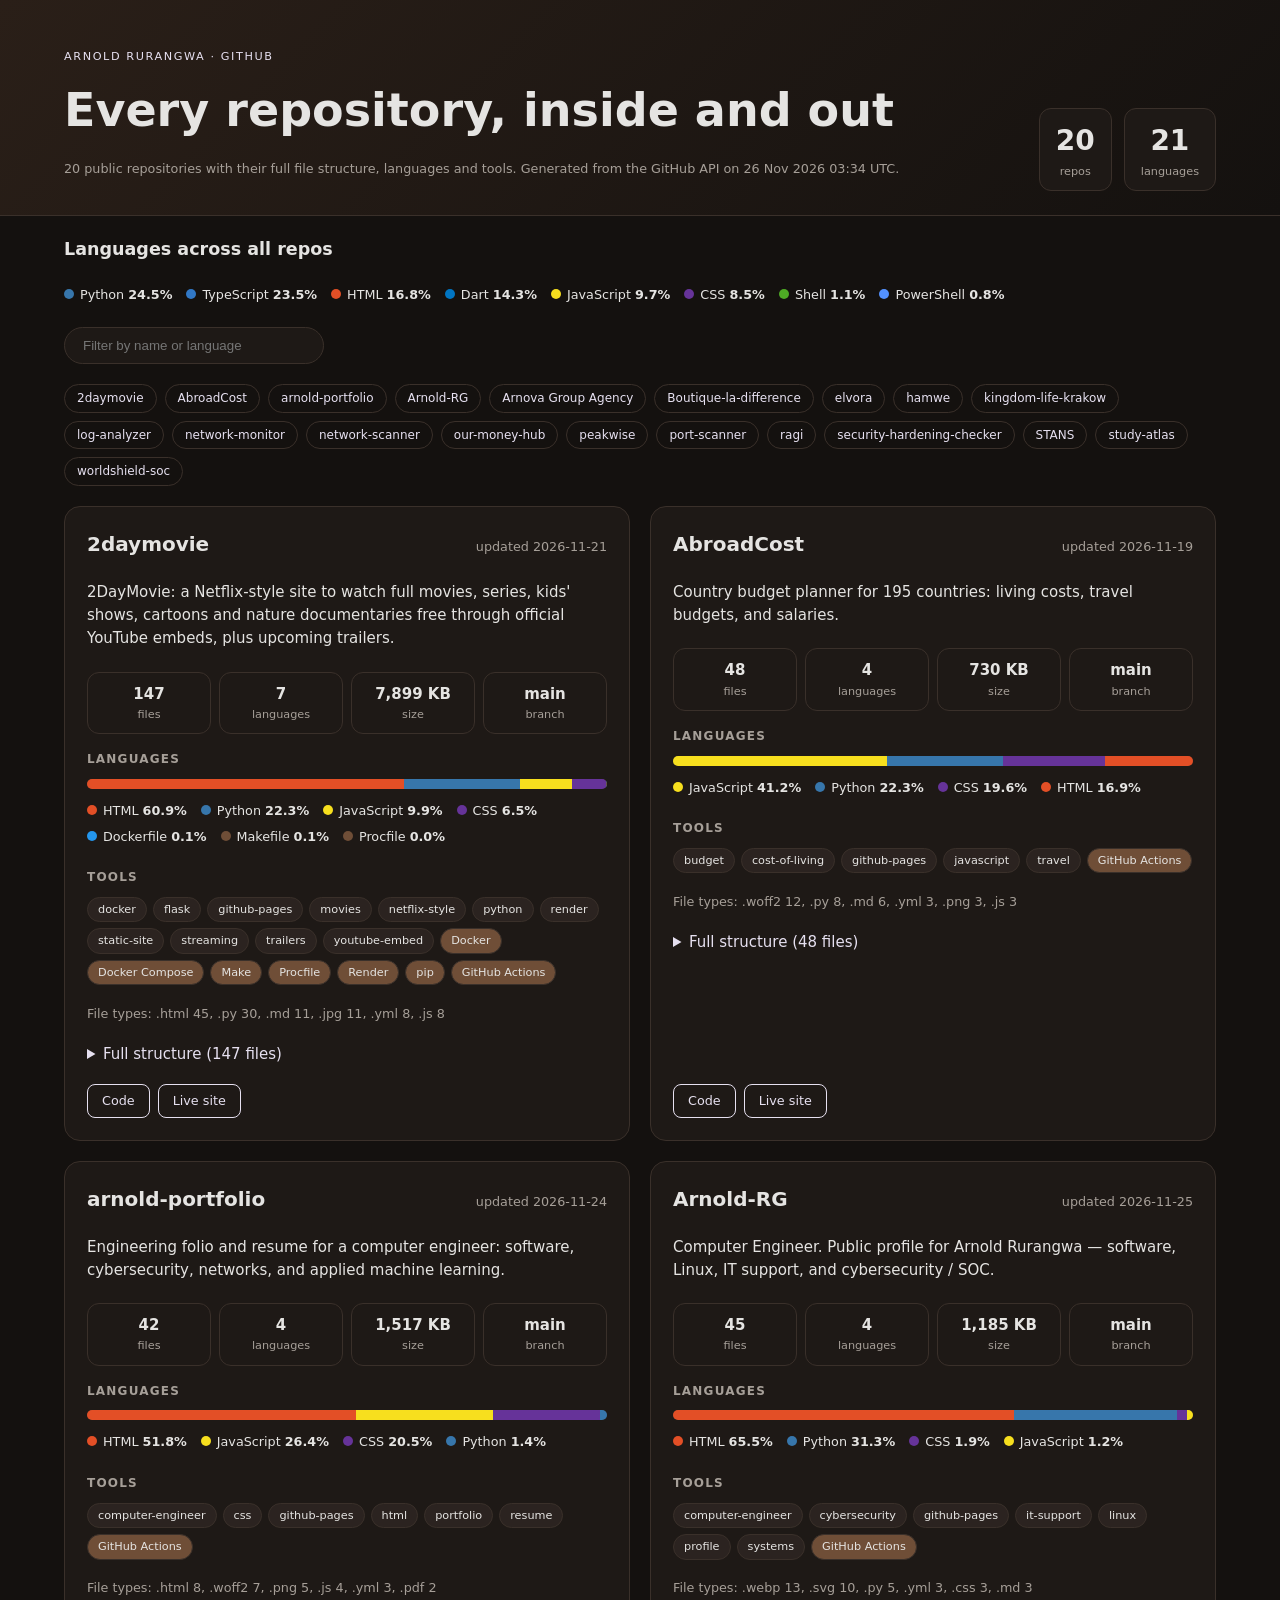
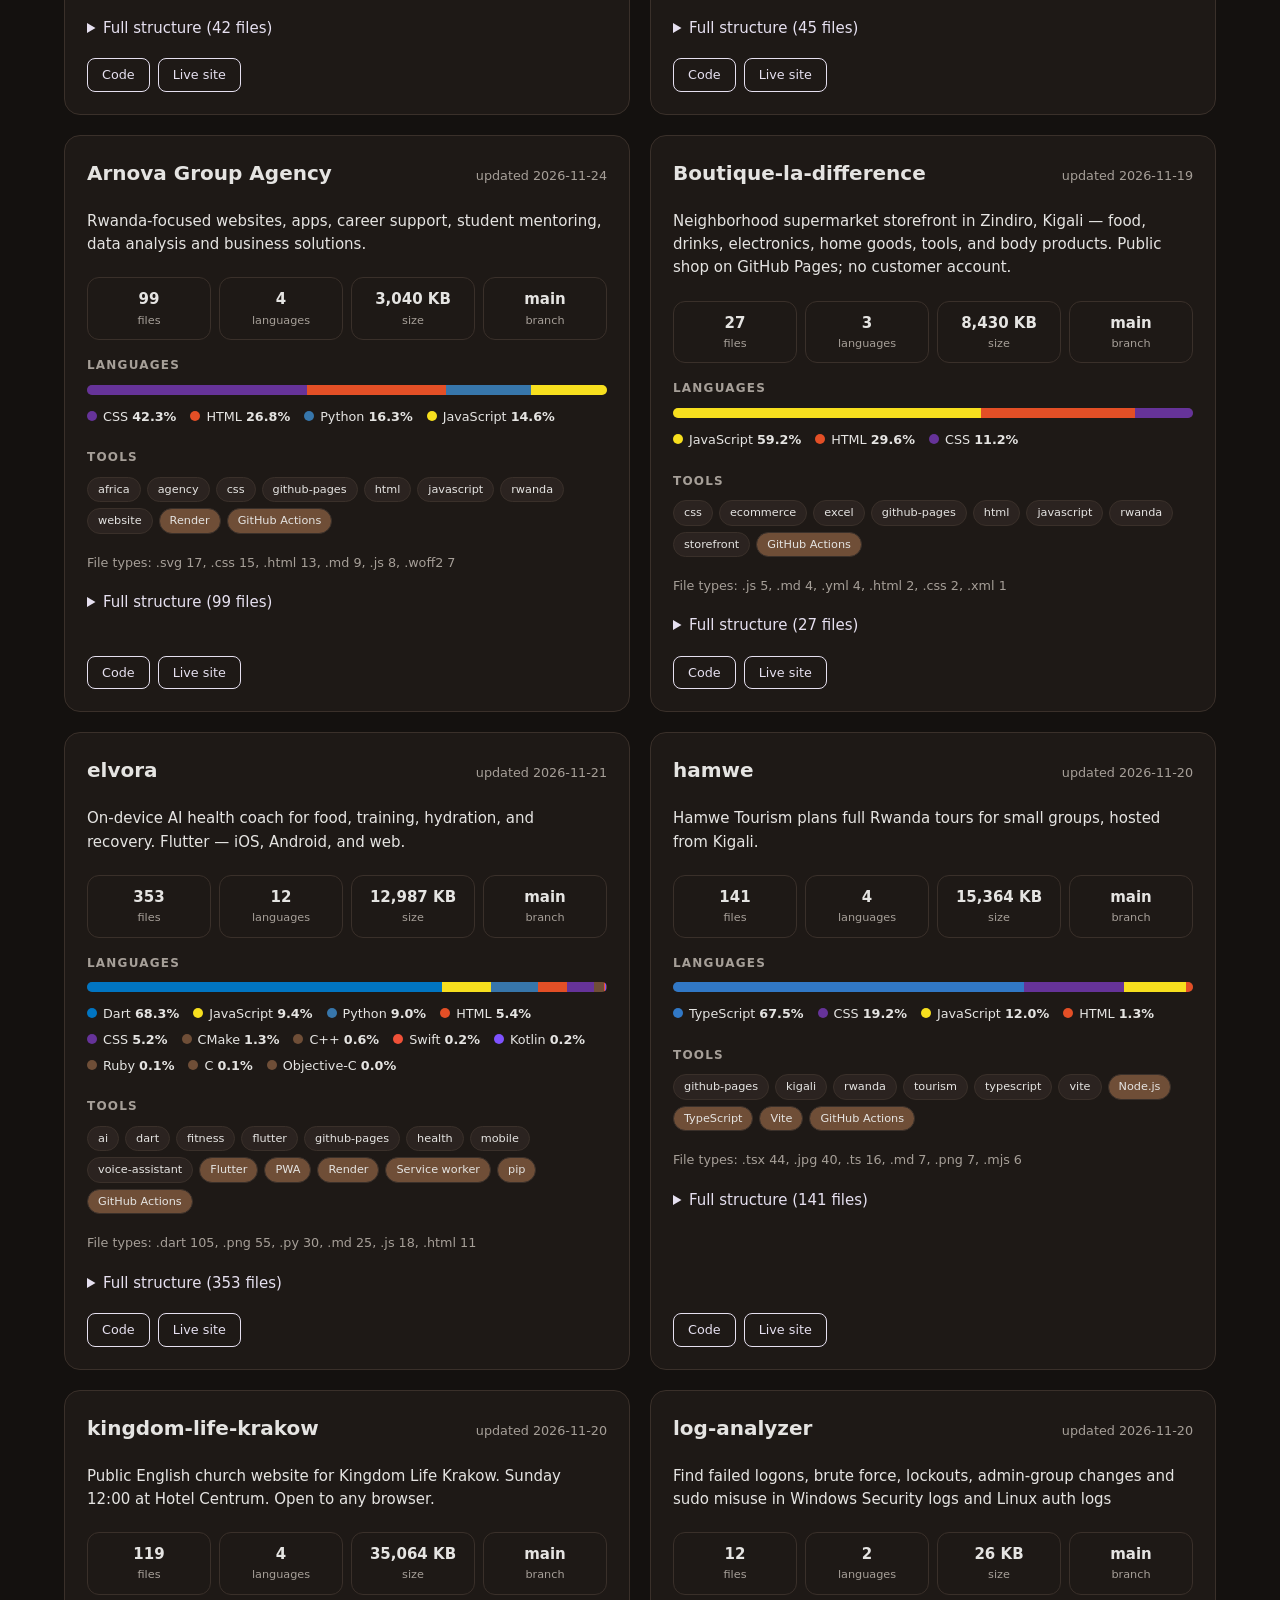
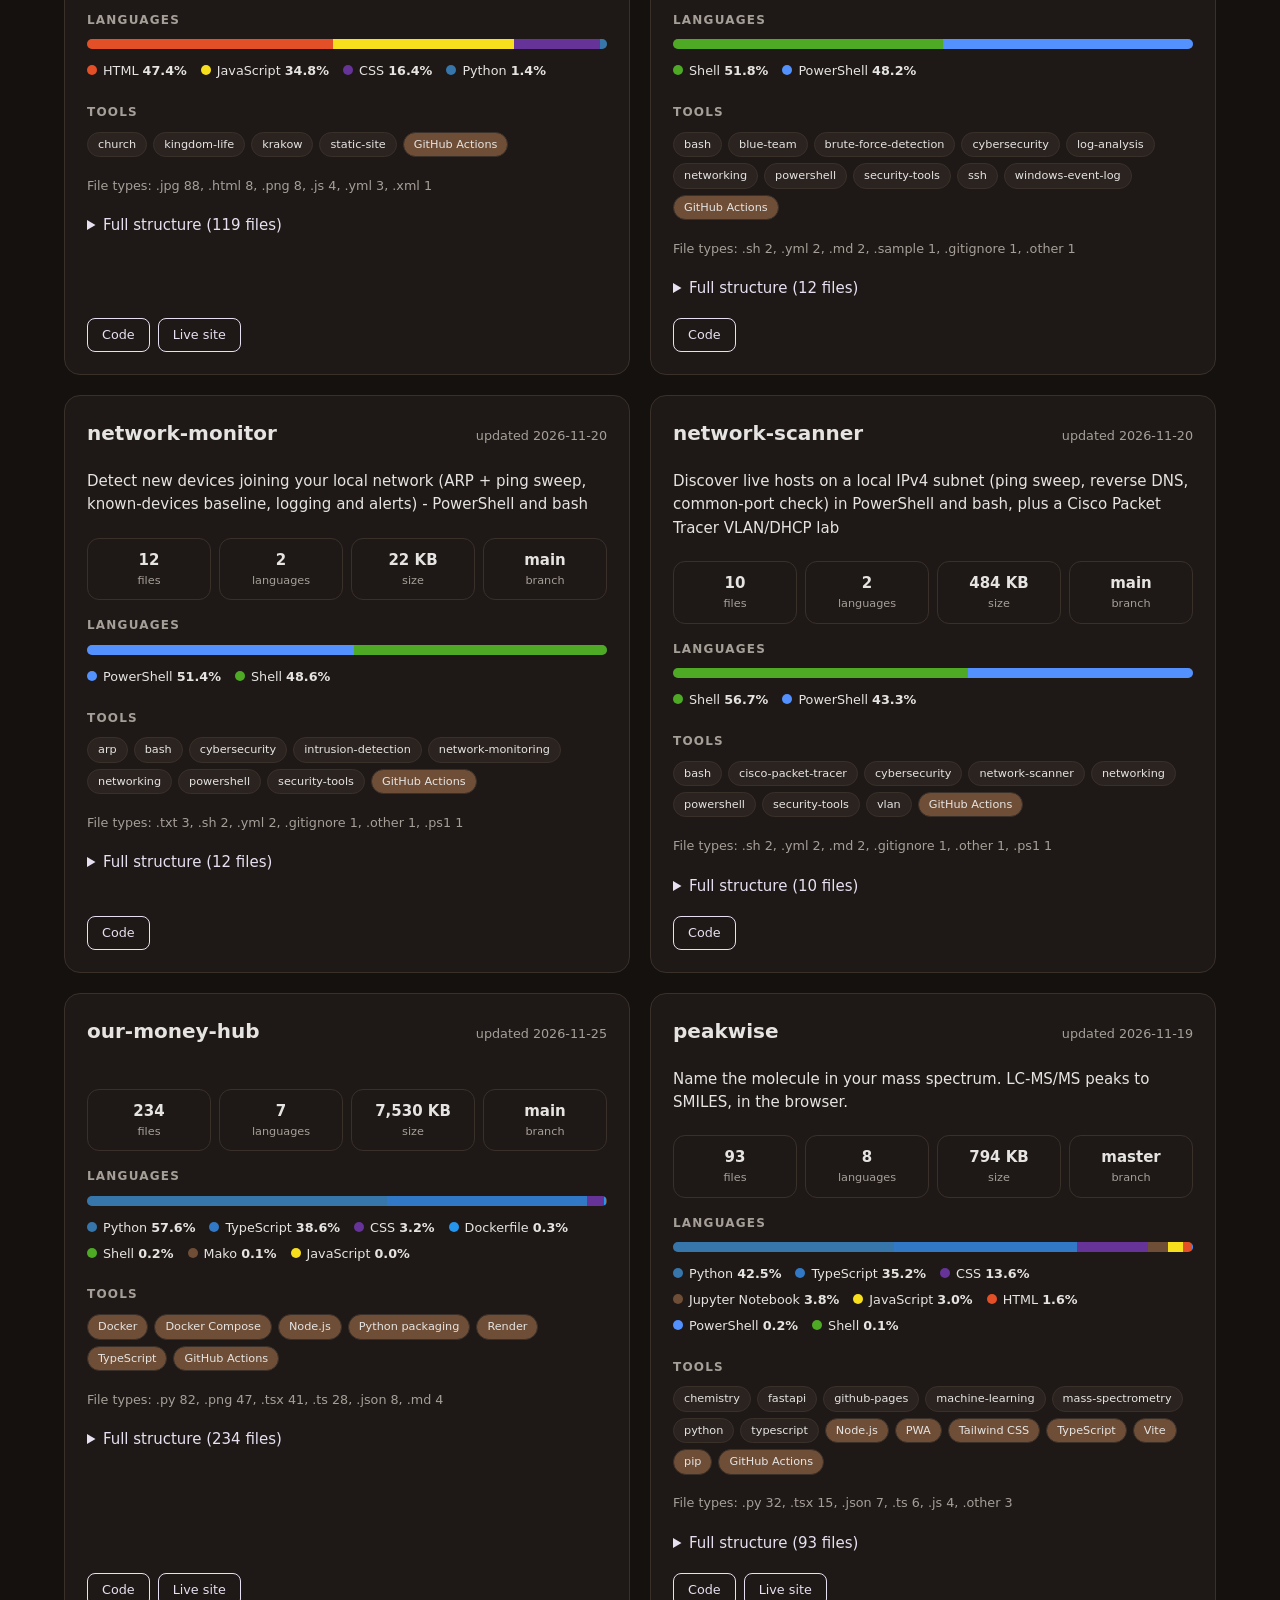
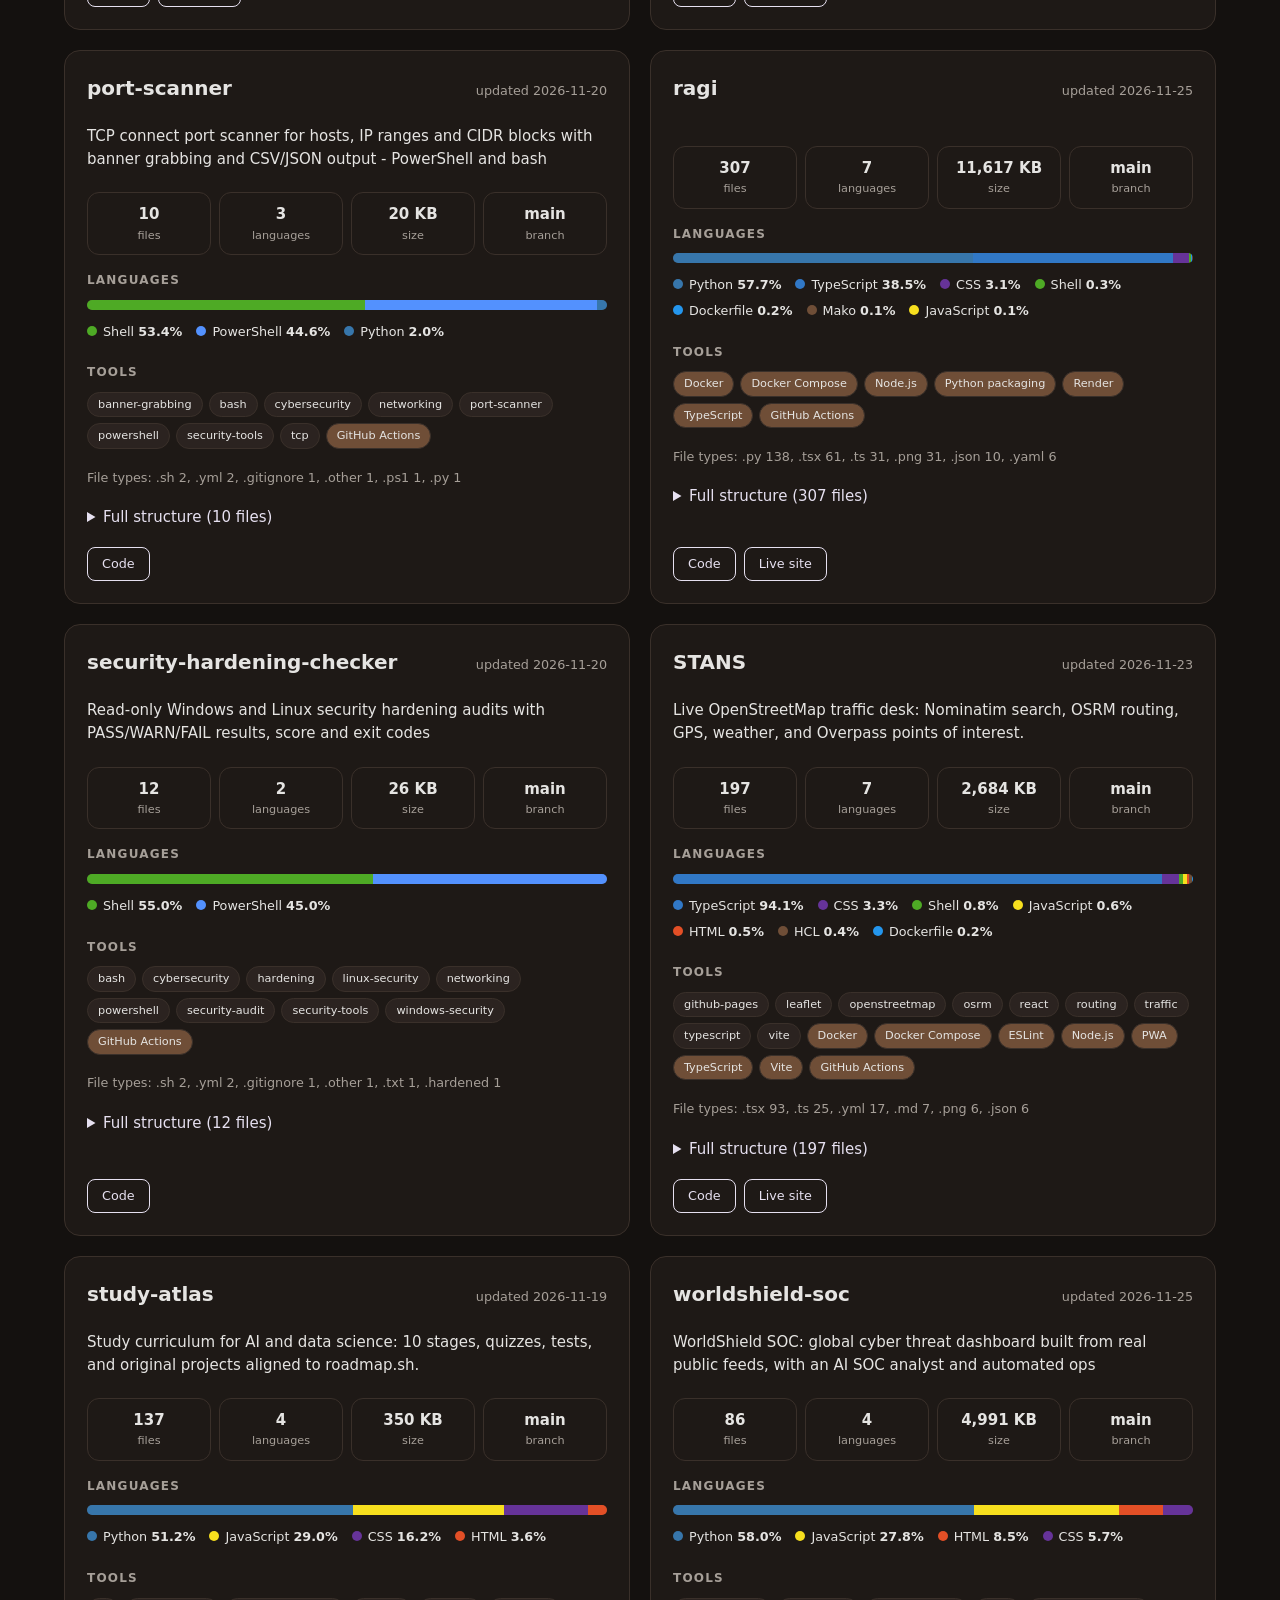
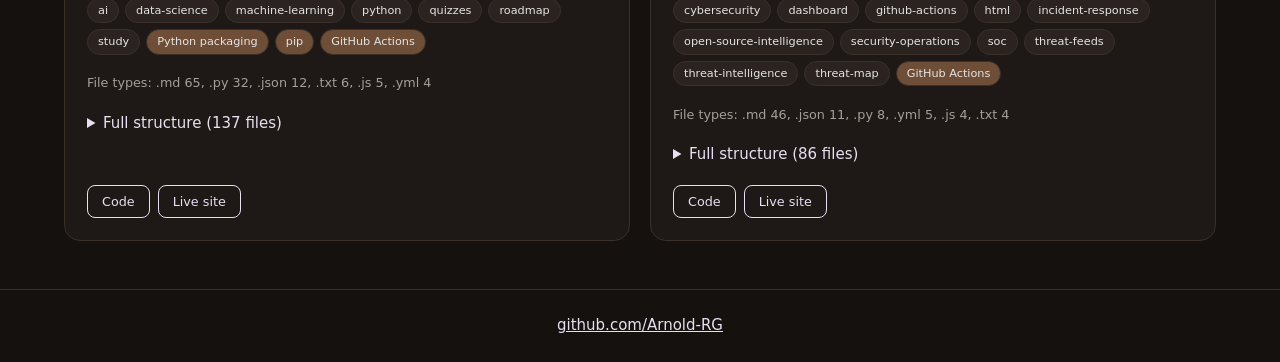
==== commit c500043f: "Update repository index" ====
--- a/overview/index.html
+++ b/overview/index.html
@@ -3,9 +3,9 @@
 <title>Arnold Rurangwa · Every repository</title>
 <link rel="stylesheet" href="overview.css"></head><body>
 <header class="top"><div><p class="eyebrow">Arnold Rurangwa · GitHub</p><h1>Every repository, inside and out</h1>
-<p class="muted">20 public repositories with their full file structure, languages and tools. Generated from the GitHub API on 25 Nov 2026 19:15 UTC.</p></div>
+<p class="muted">20 public repositories with their full file structure, languages and tools. Generated from the GitHub API on 26 Nov 2026 03:34 UTC.</p></div>
 <div class="kpis"><div><b>20</b><span>repos</span></div><div><b>21</b><span>languages</span></div></div></header>
-<section class="overall"><h3>Languages across all repos</h3><ul class="legend"><li><i style="background:#3776AB"></i>Python <b>24.6%</b></li><li><i style="background:#3178C6"></i>TypeScript <b>23.5%</b></li><li><i style="background:#E34F26"></i>HTML <b>16.2%</b></li><li><i style="background:#0175C2"></i>Dart <b>14.5%</b></li><li><i style="background:#F7DF1E"></i>JavaScript <b>9.8%</b></li><li><i style="background:#663399"></i>CSS <b>8.6%</b></li><li><i style="background:#4EAA25"></i>Shell <b>1.1%</b></li><li><i style="background:#5391FE"></i>PowerShell <b>0.8%</b></li></ul>
+<section class="overall"><h3>Languages across all repos</h3><ul class="legend"><li><i style="background:#3776AB"></i>Python <b>24.5%</b></li><li><i style="background:#3178C6"></i>TypeScript <b>23.5%</b></li><li><i style="background:#E34F26"></i>HTML <b>16.8%</b></li><li><i style="background:#0175C2"></i>Dart <b>14.3%</b></li><li><i style="background:#F7DF1E"></i>JavaScript <b>9.7%</b></li><li><i style="background:#663399"></i>CSS <b>8.5%</b></li><li><i style="background:#4EAA25"></i>Shell <b>1.1%</b></li><li><i style="background:#5391FE"></i>PowerShell <b>0.8%</b></li></ul>
 <input id="q" type="search" placeholder="Filter by name or language" aria-label="Filter repositories"></section>
 <nav class="index"><a href="#2daymovie">2daymovie</a><a href="#AbroadCost">AbroadCost</a><a href="#arnold-portfolio">arnold-portfolio</a><a href="#Arnold-RG">Arnold-RG</a><a href="#arnova-group">Arnova Group Agency</a><a href="#Boutique-la-difference">Boutique-la-difference</a><a href="#elvora">elvora</a><a href="#hamwe">hamwe</a><a href="#kingdom-life-krakow">kingdom-life-krakow</a><a href="#log-analyzer">log-analyzer</a><a href="#network-monitor">network-monitor</a><a href="#network-scanner">network-scanner</a><a href="#our-money-hub">our-money-hub</a><a href="#peakwise">peakwise</a><a href="#port-scanner">port-scanner</a><a href="#ragi">ragi</a><a href="#security-hardening-checker">security-hardening-checker</a><a href="#STANS">STANS</a><a href="#study-atlas">study-atlas</a><a href="#worldshield-soc">worldshield-soc</a></nav>
 <main class="grid"><article class="card" id="2daymovie" data-name="2daymovie" data-lang="html python javascript css dockerfile makefile procfile">
@@ -14,7 +14,7 @@
 <div class="stats"><div><b>147</b><span>files</span></div><div><b>7</b><span>languages</span></div><div><b>7,899 KB</b><span>size</span></div><div><b>main</b><span>branch</span></div></div>
 <h3>Languages</h3><div class="bar"><span style="width:60.94%;background:#E34F26" title="HTML 60.9%"></span><span style="width:22.34%;background:#3776AB" title="Python 22.3%"></span><span style="width:9.95%;background:#F7DF1E" title="JavaScript 9.9%"></span><span style="width:6.55%;background:#663399" title="CSS 6.5%"></span><span style="width:0.12%;background:#2496ED" title="Dockerfile 0.1%"></span><span style="width:0.10%;background:#6F4E37" title="Makefile 0.1%"></span><span style="width:0.01%;background:#6F4E37" title="Procfile 0.0%"></span></div><ul class="legend"><li><i style="background:#E34F26"></i>HTML <b>60.9%</b></li><li><i style="background:#3776AB"></i>Python <b>22.3%</b></li><li><i style="background:#F7DF1E"></i>JavaScript <b>9.9%</b></li><li><i style="background:#663399"></i>CSS <b>6.5%</b></li><li><i style="background:#2496ED"></i>Dockerfile <b>0.1%</b></li><li><i style="background:#6F4E37"></i>Makefile <b>0.1%</b></li><li><i style="background:#6F4E37"></i>Procfile <b>0.0%</b></li></ul>
 <h3>Tools</h3><div class="chips"><span class="chip">docker</span><span class="chip">flask</span><span class="chip">github-pages</span><span class="chip">movies</span><span class="chip">netflix-style</span><span class="chip">python</span><span class="chip">render</span><span class="chip">static-site</span><span class="chip">streaming</span><span class="chip">trailers</span><span class="chip">youtube-embed</span><span class="chip alt">Docker</span><span class="chip alt">Docker Compose</span><span class="chip alt">Make</span><span class="chip alt">Procfile</span><span class="chip alt">Render</span><span class="chip alt">pip</span><span class="chip alt">GitHub Actions</span></div>
-<p class="muted">File types: .html 45, .py 30, .md 11, .jpg 11, .js 8, .yml 8</p>
+<p class="muted">File types: .html 45, .py 30, .md 11, .jpg 11, .yml 8, .js 8</p>
 <details class="tree"><summary>Full structure (147 files)</summary><ul><li><details open><summary><span class="dir">.github/</span> <span class="muted">4 files</span></summary><ul><li><details><summary><span class="dir">workflows/</span> <span class="muted">3 files</span></summary><ul><li><span class="file">ci.yml</span></li><li><span class="file">pages.yml</span></li><li><span class="file">qa.yml</span></li></ul></details></li><li><span class="file">dependabot.yml</span></li></ul></details></li><li><details open><summary><span class="dir">.well-known/</span> <span class="muted">1 files</span></summary><ul><li><span class="file">security.txt</span></li></ul></details></li><li><details open><summary><span class="dir">data/</span> <span class="muted">2 files</span></summary><ul><li><span class="file">catalog.json</span></li><li><span class="file">trailers.json</span></li></ul></details></li><li><details open><summary><span class="dir">deploy/</span> <span class="muted">8 files</span></summary><ul><li><details><summary><span class="dir">aws/</span> <span class="muted">1 files</span></summary><ul><li><span class="file">README.md</span></li></ul></details></li><li><details><summary><span class="dir">k8s/</span> <span class="muted">3 files</span></summary><ul><li><span class="file">configmap.yaml</span></li><li><span class="file">deployment.yaml</span></li><li><span class="file">hpa-network.yaml</span></li></ul></details></li><li><details><summary><span class="dir">monitoring/</span> <span class="muted">3 files</span></summary><ul><li><details><summary><span class="dir">grafana/</span> <span class="muted">2 files</span></summary><ul><li><details><summary><span class="dir">provisioning/</span> <span class="muted">2 files</span></summary><ul><li><details><summary><span class="dir">dashboards/</span> <span class="muted">1 files</span></summary><ul><li><span class="file">dashboards.yml</span></li></ul></details></li><li><details><summary><span class="dir">datasources/</span> <span class="muted">1 files</span></summary><ul><li><span class="file">datasource.yml</span></li></ul></details></li></ul></details></li></ul></details></li><li><span class="file">prometheus.yml</span></li></ul></details></li><li><details><summary><span class="dir">nginx/</span> <span class="muted">1 files</span></summary><ul><li><span class="file">default.conf</span></li></ul></details></li></ul></details></li><li><details><summary><span class="dir">docs/</span> <span class="muted">34 files</span></summary><ul><li><details><summary><span class="dir">.well-known/</span> <span class="muted">1 files</span></summary><ul><li><span class="file">security.txt</span></li></ul></details></li><li><details><summary><span class="dir">data/</span> <span class="muted">2 files</span></summary><ul><li><span class="file">catalog.json</span></li><li><span class="file">trailers.json</span></li></ul></details></li><li><details><summary><span class="dir">explore/</span> <span class="muted">19 files</span></summary><ul><li><details><summary><span class="dir">ai/</span> <span class="muted">1 files</span></summary><ul><li><span class="file">index.html</span></li></ul></details></li><li><details><summary><span class="dir">cartoons/</span> <span class="muted">1 files</span></summary><ul><li><span class="file">index.html</span></li></ul></details></li><li><details><summary><span class="dir">genre-action/</span> <span class="muted">1 files</span></summary><ul><li><span class="file">index.html</span></li></ul></details></li><li><details><summary><span class="dir">genre-adventure/</span> <span class="muted">1 files</span></summary><ul><li><span class="file">index.html</span></li></ul></details></li><li><details><summary><span class="dir">genre-comedy/</span> <span class="muted">1 files</span></summary><ul><li><span class="file">index.html</span></li></ul></details></li><li><details><summary><span class="dir">genre-documentary/</span> <span class="muted">1 files</span></summary><ul><li><span class="file">index.html</span></li></ul></details></li><li><details><summary><span class="dir">genre-drama/</span> <span class="muted">1 files</span></summary><ul><li><span class="file">index.html</span></li></ul></details></li><li><details><summary><span class="dir">genre-horror/</span> <span class="muted">1 files</span></summary><ul><li><span class="file">index.html</span></li></ul></details></li><li><details><summary><span class="dir">genre-musical/</span> <span class="muted">1 files</span></summary><ul><li><span class="file">index.html</span></li></ul></details></li><li><details><summary><span class="dir">genre-romance/</span> <span class="muted">1 files</span></summary><ul><li><span class="file">index.html</span></li></ul></details></li><li><details><summary><span class="dir">genre-sci-fi/</span> <span class="muted">1 files</span></summary><ul><li><span class="file">index.html</span></li></ul></details></li><li><details><summary><span class="dir">genre-thriller/</span> <span class="muted">1 files</span></summary><ul><li><span class="file">index.html</span></li></ul></details></li><li><details><summary><span class="dir">genres/</span> <span class="muted">1 files</span></summary><ul><li><span class="file">index.html</span></li></ul></details></li><li><details><summary><span class="dir">kids/</span> <span class="muted">1 files</span></summary><ul><li><span class="file">index.html</span></li></ul></details></li><li><details><summary><span class="dir">movies/</span> <span class="muted">1 files</span></summary><ul><li><span class="file">index.html</span></li></ul></details></li><li><details><summary><span class="dir">series/</span> <span class="muted">1 files</span></summary><ul><li><span class="file">index.html</span></li></ul></details></li><li><details><summary><span class="dir">trailers/</span> <span class="muted">1 files</span></summary><ul><li><span class="file">index.html</span></li></ul></details></li><li><details><summary><span class="dir">wildlife/</span> <span class="muted">1 files</span></summary><ul><li><span class="file">index.html</span></li></ul></details></li><li><span class="file">index.html</span></li></ul></details></li><li><details><summary><span class="dir">static/</span> <span class="muted">7 files</span></summary><ul><li><details><summary><span class="dir">css/</span> <span class="muted">2 files</span></summary><ul><li><span class="file">404.css</span></li><li><span class="file">app.css</span></li></ul></details></li><li><details><summary><span class="dir">img/</span> <span class="muted">1 files</span></summary><ul><li><span class="file">favicon.svg</span></li></ul></details></li><li><details><summary><span class="dir">js/</span> <span class="muted">4 files</span></summary><ul><li><span class="file">app.js</span></li><li><span class="file">hero.js</span></li><li><span class="file">mobile.js</span></li><li><span class="file">search.js</span></li></ul></details></li></ul></details></li><li><span class="file">.nojekyll</span></li><li><span class="file">404.html</span></li><li><span class="file">index.html</span></li><li><span class="file">robots.txt</span></li><li><span class="file">sitemap.xml</span></li></ul></details></li><li><details><summary><span class="dir">explore/</span> <span class="muted">19 files</span></summary><ul><li><details><summary><span class="dir">ai/</span> <span class="muted">1 files</span></summary><ul><li><span class="file">index.html</span></li></ul></details></li><li><details><summary><span class="dir">cartoons/</span> <span class="muted">1 files</span></summary><ul><li><span class="file">index.html</span></li></ul></details></li><li><details><summary><span class="dir">genre-action/</span> <span class="muted">1 files</span></summary><ul><li><span class="file">index.html</span></li></ul></details></li><li><details><summary><span class="dir">genre-adventure/</span> <span class="muted">1 files</span></summary><ul><li><span class="file">index.html</span></li></ul></details></li><li><details><summary><span class="dir">genre-comedy/</span> <span class="muted">1 files</span></summary><ul><li><span class="file">index.html</span></li></ul></details></li><li><details><summary><span class="dir">genre-documentary/</span> <span class="muted">1 files</span></summary><ul><li><span class="file">index.html</span></li></ul></details></li><li><details><summary><span class="dir">genre-drama/</span> <span class="muted">1 files</span></summary><ul><li><span class="file">index.html</span></li></ul></details></li><li><details><summary><span class="dir">genre-horror/</span> <span class="muted">1 files</span></summary><ul><li><span class="file">index.html</span></li></ul></details></li><li><details><summary><span class="dir">genre-musical/</span> <span class="muted">1 files</span></summary><ul><li><span class="file">index.html</span></li></ul></details></li><li><details><summary><span class="dir">genre-romance/</span> <span class="muted">1 files</span></summary><ul><li><span class="file">index.html</span></li></ul></details></li><li><details><summary><span class="dir">genre-sci-fi/</span> <span class="muted">1 files</span></summary><ul><li><span class="file">index.html</span></li></ul></details></li><li><details><summary><span class="dir">genre-thriller/</span> <span class="muted">1 files</span></summary><ul><li><span class="file">index.html</span></li></ul></details></li><li><details><summary><span class="dir">genres/</span> <span class="muted">1 files</span></summary><ul><li><span class="file">index.html</span></li></ul></details></li><li><details><summary><span class="dir">kids/</span> <span class="muted">1 files</span></summary><ul><li><span class="file">index.html</span></li></ul></details></li><li><details><summary><span class="dir">movies/</span> <span class="muted">1 files</span></summary><ul><li><span class="file">index.html</span></li></ul></details></li><li><details><summary><span class="dir">series/</span> <span class="muted">1 files</span></summary><ul><li><span class="file">index.html</span></li></ul></details></li><li><details><summary><span class="dir">trailers/</span> <span class="muted">1 files</span></summary><ul><li><span class="file">index.html</span></li></ul></details></li><li><details><summary><span class="dir">wildlife/</span> <span class="muted">1 files</span></summary><ul><li><span class="file">index.html</span></li></ul></details></li><li><span class="file">index.html</span></li></ul></details></li><li><details><summary><span class="dir">qa/</span> <span class="muted">17 files</span></summary><ul><li><details><summary><span class="dir">screenshots/</span> <span class="muted">11 files</span></summary><ul><li><span class="file">1-hero.jpg</span></li><li><span class="file">10-mobile-volume.jpg</span></li><li><span class="file">12-footer-privacy.jpg</span></li><li><span class="file">13-click-to-load.jpg</span></li><li><span class="file">2-control-bar.jpg</span></li><li><span class="file">3-volume-open.jpg</span></li><li><span class="file">4-dim.jpg</span></li><li><span class="file">5-bright.jpg</span></li><li><span class="file">6-size-compact.jpg</span></li><li><span class="file">7-size-full.jpg</span></li><li><span class="file">9-mobile.jpg</span></li></ul></details></li><li><span class="file">cls_check.py</span></li><li><span class="file">QA-CHECKLIST.md</span></li><li><span class="file">README.md</span></li><li><span class="file">security-review.md</span></li><li><span class="file">security-scope.md</span></li><li><span class="file">video-check-results.md</span></li></ul></details></li><li><details open><summary><span class="dir">scripts/</span> <span class="muted">6 files</span></summary><ul><li><span class="file">build_catalog.py</span></li><li><span class="file">build_trailers.py</span></li><li><span class="file">check_videos.py</span></li><li><span class="file">export_site.py</span></li><li><span class="file">requirements.txt</span></li><li><span class="file">validate_catalog.py</span></li></ul></details></li><li><details open><summary><span class="dir">static/</span> <span class="muted">7 files</span></summary><ul><li><details><summary><span class="dir">css/</span> <span class="muted">2 files</span></summary><ul><li><span class="file">404.css</span></li><li><span class="file">app.css</span></li></ul></details></li><li><details><summary><span class="dir">img/</span> <span class="muted">1 files</span></summary><ul><li><span class="file">favicon.svg</span></li></ul></details></li><li><details><summary><span class="dir">js/</span> <span class="muted">4 files</span></summary><ul><li><span class="file">app.js</span></li><li><span class="file">hero.js</span></li><li><span class="file">mobile.js</span></li><li><span class="file">search.js</span></li></ul></details></li></ul></details></li><li><details open><summary><span class="dir">templates/</span> <span class="muted">3 files</span></summary><ul><li><span class="file">404.html</span></li><li><span class="file">explore.html</span></li><li><span class="file">index.html</span></li></ul></details></li><li><details><summary><span class="dir">tests/</span> <span class="muted">23 files</span></summary><ul><li><details><summary><span class="dir">e2e/</span> <span class="muted">2 files</span></summary><ul><li><span class="file">__init__.py</span></li><li><span class="file">test_desktop_playback.py</span></li></ul></details></li><li><details><summary><span class="dir">fixtures/</span> <span class="muted">1 files</span></summary><ul><li><span class="file">README.md</span></li></ul></details></li><li><span class="file">conftest.py</span></li><li><span class="file">helpers.py</span></li><li><span class="file">test_app.py</span></li><li><span class="file">test_catalog_schema.py</span></li><li><span class="file">test_cls.py</span></li><li><span class="file">test_desktop_trailers.py</span></li><li><span class="file">test_exposure.py</span></li><li><span class="file">test_hero_controls.py</span></li><li><span class="file">test_iframes.py</span></li><li><span class="file">test_leaks.py</span></li><li><span class="file">test_live_background.py</span></li><li><span class="file">test_mobile_hero.py</span></li><li><span class="file">test_mobile_nav.py</span></li><li><span class="file">test_routes.py</span></li><li><span class="file">test_search.py</span></li><li><span class="file">test_security_headers.py</span></li><li><span class="file">test_security_scope.py</span></li><li><span class="file">test_sentinel_fixes.py</span></li><li><span class="file">test_seo.py</span></li><li><span class="file">test_trailers_schema.py</span></li></ul></details></li><li><span class="file">.dockerignore</span></li><li><span class="file">.env.example</span></li><li><span class="file">.gitignore</span></li><li><span class="file">404.html</span></li><li><span class="file">app.py</span></li><li><span class="file">DEVOPS.md</span></li><li><span class="file">docker-compose.yml</span></li><li><span class="file">Dockerfile</span></li><li><span class="file">fly.toml</span></li><li><span class="file">index.html</span></li><li><span class="file">LICENSE</span></li><li><span class="file">Makefile</span></li><li><span class="file">Procfile</span></li><li><span class="file">pytest.ini</span></li><li><span class="file">README.md</span></li><li><span class="file">render.yaml</span></li><li><span class="file">requirements-dev.txt</span></li><li><span class="file">requirements.txt</span></li><li><span class="file">robots.txt</span></li><li><span class="file">SECURITY.md</span></li><li><span class="file">seo.py</span></li><li><span class="file">sitemap.xml</span></li><li><span class="file">THIRD_PARTY_NOTICES.md</span></li></ul></details>
 <footer><a class="btn" href="https://github.com/Arnold-RG/2daymovie">Code</a> <a class="btn" href="https://twodaymovie-site.onrender.com">Live site</a></footer>
 </article><article class="card" id="AbroadCost" data-name="abroadcost" data-lang="javascript python css html">
@@ -32,14 +32,14 @@
 <div class="stats"><div><b>42</b><span>files</span></div><div><b>4</b><span>languages</span></div><div><b>1,517 KB</b><span>size</span></div><div><b>main</b><span>branch</span></div></div>
 <h3>Languages</h3><div class="bar"><span style="width:51.77%;background:#E34F26" title="HTML 51.8%"></span><span style="width:26.36%;background:#F7DF1E" title="JavaScript 26.4%"></span><span style="width:20.50%;background:#663399" title="CSS 20.5%"></span><span style="width:1.37%;background:#3776AB" title="Python 1.4%"></span></div><ul class="legend"><li><i style="background:#E34F26"></i>HTML <b>51.8%</b></li><li><i style="background:#F7DF1E"></i>JavaScript <b>26.4%</b></li><li><i style="background:#663399"></i>CSS <b>20.5%</b></li><li><i style="background:#3776AB"></i>Python <b>1.4%</b></li></ul>
 <h3>Tools</h3><div class="chips"><span class="chip">computer-engineer</span><span class="chip">css</span><span class="chip">github-pages</span><span class="chip">html</span><span class="chip">portfolio</span><span class="chip">resume</span><span class="chip alt">GitHub Actions</span></div>
-<p class="muted">File types: .html 8, .woff2 7, .png 5, .js 4, .yml 3, .md 2</p>
+<p class="muted">File types: .html 8, .woff2 7, .png 5, .js 4, .yml 3, .pdf 2</p>
 <details class="tree"><summary>Full structure (42 files)</summary><ul><li><details open><summary><span class="dir">.github/</span> <span class="muted">3 files</span></summary><ul><li><details><summary><span class="dir">workflows/</span> <span class="muted">2 files</span></summary><ul><li><span class="file">pages.yml</span></li><li><span class="file">quality.yml</span></li></ul></details></li><li><span class="file">dependabot.yml</span></li></ul></details></li><li><details><summary><span class="dir">assets/</span> <span class="muted">18 files</span></summary><ul><li><details><summary><span class="dir">fonts/</span> <span class="muted">7 files</span></summary><ul><li><span class="file">fraunces-italic-latin-ext.woff2</span></li><li><span class="file">fraunces-italic-latin.woff2</span></li><li><span class="file">fraunces-roman-latin-ext.woff2</span></li><li><span class="file">fraunces-roman-latin.woff2</span></li><li><span class="file">plex-mono-latin.woff2</span></li><li><span class="file">source-sans-3-latin-ext.woff2</span></li><li><span class="file">source-sans-3-latin.woff2</span></li></ul></details></li><li><details><summary><span class="dir">site/</span> <span class="muted">2 files</span></summary><ul><li><span class="file">site-base.css</span></li><li><span class="file">site-secure.js</span></li></ul></details></li><li><span class="file">grain.png</span></li><li><span class="file">hero-atmosphere.jpg</span></li><li><span class="file">hero-atmosphere.png</span></li><li><span class="file">logo.png</span></li><li><span class="file">main.js</span></li><li><span class="file">portrait.png</span></li><li><span class="file">Rurangwa-Arnold-Resume.pdf</span></li><li><span class="file">stage.js</span></li><li><span class="file">styles.css</span></li></ul></details></li><li><details open><summary><span class="dir">demos/</span> <span class="muted">4 files</span></summary><ul><li><details><summary><span class="dir">arnova/</span> <span class="muted">4 files</span></summary><ul><li><span class="file">index.html</span></li><li><span class="file">la-belle-boutique.html</span></li><li><span class="file">marine-coffee.html</span></li><li><span class="file">nik-salon.html</span></li></ul></details></li></ul></details></li><li><details open><summary><span class="dir">Folio/</span> <span class="muted">4 files</span></summary><ul><li><span class="file">index.html</span></li><li><span class="file">logo.png</span></li><li><span class="file">Rurangwa-Arnold-Resume.pdf</span></li><li><span class="file">script.js</span></li></ul></details></li><li><details open><summary><span class="dir">scripts/</span> <span class="muted">3 files</span></summary><ul><li><span class="file">check-published.mjs</span></li><li><span class="file">check-published.test.mjs</span></li><li><span class="file">verify_site.py</span></li></ul></details></li><li><span class="file">.gitignore</span></li><li><span class="file">.nojekyll</span></li><li><span class="file">404.html</span></li><li><span class="file">index.html</span></li><li><span class="file">LICENSE</span></li><li><span class="file">README.md</span></li><li><span class="file">resume.html</span></li><li><span class="file">robots.txt</span></li><li><span class="file">SECURITY.md</span></li><li><span class="file">sitemap.xml</span></li></ul></details>
 <footer><a class="btn" href="https://github.com/Arnold-RG/arnold-portfolio">Code</a> <a class="btn" href="https://arnold-rg.github.io/arnold-portfolio/">Live site</a></footer>
 </article><article class="card" id="Arnold-RG" data-name="arnold-rg" data-lang="html python css javascript">
 <header><h2>Arnold-RG</h2><span class="muted">updated 2026-11-25</span></header>
 <p>Computer Engineer. Public profile for Arnold Rurangwa — software, Linux, IT support, and cybersecurity / SOC.</p>
-<div class="stats"><div><b>45</b><span>files</span></div><div><b>4</b><span>languages</span></div><div><b>1,169 KB</b><span>size</span></div><div><b>main</b><span>branch</span></div></div>
-<h3>Languages</h3><div class="bar"><span style="width:59.39%;background:#E34F26" title="HTML 59.4%"></span><span style="width:36.92%;background:#3776AB" title="Python 36.9%"></span><span style="width:2.28%;background:#663399" title="CSS 2.3%"></span><span style="width:1.41%;background:#F7DF1E" title="JavaScript 1.4%"></span></div><ul class="legend"><li><i style="background:#E34F26"></i>HTML <b>59.4%</b></li><li><i style="background:#3776AB"></i>Python <b>36.9%</b></li><li><i style="background:#663399"></i>CSS <b>2.3%</b></li><li><i style="background:#F7DF1E"></i>JavaScript <b>1.4%</b></li></ul>
+<div class="stats"><div><b>45</b><span>files</span></div><div><b>4</b><span>languages</span></div><div><b>1,185 KB</b><span>size</span></div><div><b>main</b><span>branch</span></div></div>
+<h3>Languages</h3><div class="bar"><span style="width:65.52%;background:#E34F26" title="HTML 65.5%"></span><span style="width:31.35%;background:#3776AB" title="Python 31.3%"></span><span style="width:1.93%;background:#663399" title="CSS 1.9%"></span><span style="width:1.20%;background:#F7DF1E" title="JavaScript 1.2%"></span></div><ul class="legend"><li><i style="background:#E34F26"></i>HTML <b>65.5%</b></li><li><i style="background:#3776AB"></i>Python <b>31.3%</b></li><li><i style="background:#663399"></i>CSS <b>1.9%</b></li><li><i style="background:#F7DF1E"></i>JavaScript <b>1.2%</b></li></ul>
 <h3>Tools</h3><div class="chips"><span class="chip">computer-engineer</span><span class="chip">cybersecurity</span><span class="chip">github-pages</span><span class="chip">it-support</span><span class="chip">linux</span><span class="chip">profile</span><span class="chip">systems</span><span class="chip alt">GitHub Actions</span></div>
 <p class="muted">File types: .webp 13, .svg 10, .py 5, .yml 3, .css 3, .md 3</p>
 <details class="tree"><summary>Full structure (45 files)</summary><ul><li><details open><summary><span class="dir">.github/</span> <span class="muted">3 files</span></summary><ul><li><details><summary><span class="dir">workflows/</span> <span class="muted">2 files</span></summary><ul><li><span class="file">update-dashboard.yml</span></li><li><span class="file">update-repo-index.yml</span></li></ul></details></li><li><span class="file">dependabot.yml</span></li></ul></details></li><li><details><summary><span class="dir">assets/</span> <span class="muted">17 files</span></summary><ul><li><details><summary><span class="dir">projects/</span> <span class="muted">13 files</span></summary><ul><li><span class="file">2daymovie.webp</span></li><li><span class="file">AbroadCost.webp</span></li><li><span class="file">Boutique-la-difference.webp</span></li><li><span class="file">elvora.webp</span></li><li><span class="file">hamwe.webp</span></li><li><span class="file">kingdom-life-krakow.webp</span></li><li><span class="file">our-money-hub.webp</span></li><li><span class="file">peakwise.webp</span></li><li><span class="file">ragi.webp</span></li><li><span class="file">STANS.webp</span></li><li><span class="file">study-atlas.webp</span></li><li><span class="file">vira.webp</span></li><li><span class="file">worldshield-soc.webp</span></li></ul></details></li><li><details><summary><span class="dir">vira/</span> <span class="muted">2 files</span></summary><ul><li><span class="file">vira-base.css</span></li><li><span class="file">vira-secure.js</span></li></ul></details></li><li><span class="file">header.svg</span></li><li><span class="file">stats.svg</span></li></ul></details></li><li><details open><summary><span class="dir">dashboard/</span> <span class="muted">9 files</span></summary><ul><li><span class="file">activity.svg</span></li><li><span class="file">badge-dormant.svg</span></li><li><span class="file">badge-in-progress.svg</span></li><li><span class="file">badge-live-in-dev.svg</span></li><li><span class="file">badge-live.svg</span></li><li><span class="file">data.json</span></li><li><span class="file">kpis.svg</span></li><li><span class="file">languages.svg</span></li><li><span class="file">status.svg</span></li></ul></details></li><li><details open><summary><span class="dir">docs/</span> <span class="muted">1 files</span></summary><ul><li><span class="file">screenshot-profile.jpg</span></li></ul></details></li><li><details open><summary><span class="dir">overview/</span> <span class="muted">3 files</span></summary><ul><li><span class="file">index.html</span></li><li><span class="file">overview.css</span></li><li><span class="file">overview.js</span></li></ul></details></li><li><details open><summary><span class="dir">scripts/</span> <span class="muted">5 files</span></summary><ul><li><span class="file">build_overview.py</span></li><li><span class="file">collect_dashboard.py</span></li><li><span class="file">render_preview.py</span></li><li><span class="file">render_site.py</span></li><li><span class="file">update_repo_index.py</span></li></ul></details></li><li><span class="file">.gitignore</span></li><li><span class="file">.nojekyll</span></li><li><span class="file">index.html</span></li><li><span class="file">README.md</span></li><li><span class="file">security-tools.md</span></li><li><span class="file">SECURITY.md</span></li><li><span class="file">styles.css</span></li></ul></details>
@@ -59,7 +59,7 @@
 <div class="stats"><div><b>27</b><span>files</span></div><div><b>3</b><span>languages</span></div><div><b>8,430 KB</b><span>size</span></div><div><b>main</b><span>branch</span></div></div>
 <h3>Languages</h3><div class="bar"><span style="width:59.22%;background:#F7DF1E" title="JavaScript 59.2%"></span><span style="width:29.56%;background:#E34F26" title="HTML 29.6%"></span><span style="width:11.22%;background:#663399" title="CSS 11.2%"></span></div><ul class="legend"><li><i style="background:#F7DF1E"></i>JavaScript <b>59.2%</b></li><li><i style="background:#E34F26"></i>HTML <b>29.6%</b></li><li><i style="background:#663399"></i>CSS <b>11.2%</b></li></ul>
 <h3>Tools</h3><div class="chips"><span class="chip">css</span><span class="chip">ecommerce</span><span class="chip">excel</span><span class="chip">github-pages</span><span class="chip">html</span><span class="chip">javascript</span><span class="chip">rwanda</span><span class="chip">storefront</span><span class="chip alt">GitHub Actions</span></div>
-<p class="muted">File types: .js 5, .yml 4, .md 4, .html 2, .css 2, .png 1</p>
+<p class="muted">File types: .js 5, .md 4, .yml 4, .html 2, .css 2, .xml 1</p>
 <details class="tree"><summary>Full structure (27 files)</summary><ul><li><details open><summary><span class="dir">.github/</span> <span class="muted">4 files</span></summary><ul><li><details><summary><span class="dir">tests/</span> <span class="muted">1 files</span></summary><ul><li><span class="file">static-site.mjs</span></li></ul></details></li><li><details><summary><span class="dir">workflows/</span> <span class="muted">2 files</span></summary><ul><li><span class="file">cross-platform-website.yml</span></li><li><span class="file">pages.yml</span></li></ul></details></li><li><span class="file">dependabot.yml</span></li></ul></details></li><li><details open><summary><span class="dir">assets/</span> <span class="muted">9 files</span></summary><ul><li><details><summary><span class="dir">css/</span> <span class="muted">1 files</span></summary><ul><li><span class="file">site.css</span></li></ul></details></li><li><details><summary><span class="dir">js/</span> <span class="muted">4 files</span></summary><ul><li><span class="file">chat-form.js</span></li><li><span class="file">data.js</span></li><li><span class="file">help-chat.js</span></li><li><span class="file">store.js</span></li></ul></details></li><li><details><summary><span class="dir">vira/</span> <span class="muted">2 files</span></summary><ul><li><span class="file">vira-base.css</span></li><li><span class="file">vira-secure.js</span></li></ul></details></li><li><span class="file">favicon.svg</span></li><li><span class="file">og.png</span></li></ul></details></li><li><details open><summary><span class="dir">data/</span> <span class="muted">3 files</span></summary><ul><li><span class="file">catalog.template.csv</span></li><li><span class="file">products.json</span></li><li><span class="file">README.md</span></li></ul></details></li><li><details open><summary><span class="dir">docs/</span> <span class="muted">1 files</span></summary><ul><li><span class="file">CROSS_PLATFORM.md</span></li></ul></details></li><li><span class="file">.gitignore</span></li><li><span class="file">404.html</span></li><li><span class="file">_config.yml</span></li><li><span class="file">index.html</span></li><li><span class="file">LICENSE</span></li><li><span class="file">README.md</span></li><li><span class="file">robots.txt</span></li><li><span class="file">SECURITY.md</span></li><li><span class="file">site.webmanifest</span></li><li><span class="file">sitemap.xml</span></li></ul></details>
 <footer><a class="btn" href="https://github.com/Arnold-RG/Boutique-la-difference">Code</a> <a class="btn" href="https://arnold-rg.github.io/Boutique-la-difference/">Live site</a></footer>
 </article><article class="card" id="elvora" data-name="elvora" data-lang="dart javascript python html css cmake c++ swift kotlin ruby c objective-c">
@@ -68,7 +68,7 @@
 <div class="stats"><div><b>353</b><span>files</span></div><div><b>12</b><span>languages</span></div><div><b>12,987 KB</b><span>size</span></div><div><b>main</b><span>branch</span></div></div>
 <h3>Languages</h3><div class="bar"><span style="width:68.32%;background:#0175C2" title="Dart 68.3%"></span><span style="width:9.44%;background:#F7DF1E" title="JavaScript 9.4%"></span><span style="width:9.03%;background:#3776AB" title="Python 9.0%"></span><span style="width:5.44%;background:#E34F26" title="HTML 5.4%"></span><span style="width:5.25%;background:#663399" title="CSS 5.2%"></span><span style="width:1.29%;background:#6F4E37" title="CMake 1.3%"></span><span style="width:0.59%;background:#6F4E37" title="C++ 0.6%"></span><span style="width:0.22%;background:#F05138" title="Swift 0.2%"></span><span style="width:0.22%;background:#7F52FF" title="Kotlin 0.2%"></span><span style="width:0.13%;background:#6F4E37" title="Ruby 0.1%"></span><span style="width:0.08%;background:#6F4E37" title="C 0.1%"></span><span style="width:0.00%;background:#6F4E37" title="Objective-C 0.0%"></span></div><ul class="legend"><li><i style="background:#0175C2"></i>Dart <b>68.3%</b></li><li><i style="background:#F7DF1E"></i>JavaScript <b>9.4%</b></li><li><i style="background:#3776AB"></i>Python <b>9.0%</b></li><li><i style="background:#E34F26"></i>HTML <b>5.4%</b></li><li><i style="background:#663399"></i>CSS <b>5.2%</b></li><li><i style="background:#6F4E37"></i>CMake <b>1.3%</b></li><li><i style="background:#6F4E37"></i>C++ <b>0.6%</b></li><li><i style="background:#F05138"></i>Swift <b>0.2%</b></li><li><i style="background:#7F52FF"></i>Kotlin <b>0.2%</b></li><li><i style="background:#6F4E37"></i>Ruby <b>0.1%</b></li><li><i style="background:#6F4E37"></i>C <b>0.1%</b></li><li><i style="background:#6F4E37"></i>Objective-C <b>0.0%</b></li></ul>
 <h3>Tools</h3><div class="chips"><span class="chip">ai</span><span class="chip">dart</span><span class="chip">fitness</span><span class="chip">flutter</span><span class="chip">github-pages</span><span class="chip">health</span><span class="chip">mobile</span><span class="chip">voice-assistant</span><span class="chip alt">Flutter</span><span class="chip alt">PWA</span><span class="chip alt">Render</span><span class="chip alt">Service worker</span><span class="chip alt">pip</span><span class="chip alt">GitHub Actions</span></div>
-<p class="muted">File types: .dart 105, .png 55, .py 30, .md 25, .js 18, .xml 11</p>
+<p class="muted">File types: .dart 105, .png 55, .py 30, .md 25, .js 18, .html 11</p>
 <details class="tree"><summary>Full structure (353 files)</summary><ul><li><details open><summary><span class="dir">.github/</span> <span class="muted">5 files</span></summary><ul><li><details><summary><span class="dir">ISSUE_TEMPLATE/</span> <span class="muted">2 files</span></summary><ul><li><span class="file">bug_report.md</span></li><li><span class="file">feature_request.md</span></li></ul></details></li><li><details><summary><span class="dir">workflows/</span> <span class="muted">2 files</span></summary><ul><li><span class="file">ci.yml</span></li><li><span class="file">deploy-pages.yml</span></li></ul></details></li><li><span class="file">dependabot.yml</span></li></ul></details></li><li><details><summary><span class="dir">android/</span> <span class="muted">23 files</span></summary><ul><li><details><summary><span class="dir">app/</span> <span class="muted">17 files</span></summary><ul><li><details><summary><span class="dir">src/</span> <span class="muted">16 files</span></summary><ul><li><details><summary><span class="dir">debug/</span> <span class="muted">1 files</span></summary><ul><li><span class="file">AndroidManifest.xml</span></li></ul></details></li><li><details><summary><span class="dir">main/</span> <span class="muted">14 files</span></summary><ul><li><details><summary><span class="dir">kotlin/</span> <span class="muted">1 files</span></summary><ul><li><details><summary><span class="dir">com/</span> <span class="muted">1 files</span></summary><ul><li><details><summary><span class="dir">nfbot/</span> <span class="muted">1 files</span></summary><ul><li><details><summary><span class="dir">nfbot_app/</span> <span class="muted">1 files</span></summary><ul><li><span class="file">MainActivity.kt</span></li></ul></details></li></ul></details></li></ul></details></li></ul></details></li><li><details><summary><span class="dir">res/</span> <span class="muted">12 files</span></summary><ul><li><details><summary><span class="dir">drawable-v21/</span> <span class="muted">1 files</span></summary><ul><li><span class="file">launch_background.xml</span></li></ul></details></li><li><details><summary><span class="dir">drawable/</span> <span class="muted">2 files</span></summary><ul><li><span class="file">ic_launcher_foreground.xml</span></li><li><span class="file">launch_background.xml</span></li></ul></details></li><li><details><summary><span class="dir">mipmap-anydpi-v26/</span> <span class="muted">1 files</span></summary><ul><li><span class="file">ic_launcher.xml</span></li></ul></details></li><li><details><summary><span class="dir">mipmap-hdpi/</span> <span class="muted">1 files</span></summary><ul><li><span class="file">ic_launcher.png</span></li></ul></details></li><li><details><summary><span class="dir">mipmap-mdpi/</span> <span class="muted">1 files</span></summary><ul><li><span class="file">ic_launcher.png</span></li></ul></details></li><li><details><summary><span class="dir">mipmap-xhdpi/</span> <span class="muted">1 files</span></summary><ul><li><span class="file">ic_launcher.png</span></li></ul></details></li><li><details><summary><span class="dir">mipmap-xxhdpi/</span> <span class="muted">1 files</span></summary><ul><li><span class="file">ic_launcher.png</span></li></ul></details></li><li><details><summary><span class="dir">mipmap-xxxhdpi/</span> <span class="muted">1 files</span></summary><ul><li><span class="file">ic_launcher.png</span></li></ul></details></li><li><details><summary><span class="dir">values-night/</span> <span class="muted">1 files</span></summary><ul><li><span class="file">styles.xml</span></li></ul></details></li><li><details><summary><span class="dir">values/</span> <span class="muted">2 files</span></summary><ul><li><span class="file">colors.xml</span></li><li><span class="file">styles.xml</span></li></ul></details></li></ul></details></li><li><span class="file">AndroidManifest.xml</span></li></ul></details></li><li><details><summary><span class="dir">profile/</span> <span class="muted">1 files</span></summary><ul><li><span class="file">AndroidManifest.xml</span></li></ul></details></li></ul></details></li><li><span class="file">build.gradle.kts</span></li></ul></details></li><li><details><summary><span class="dir">gradle/</span> <span class="muted">1 files</span></summary><ul><li><details><summary><span class="dir">wrapper/</span> <span class="muted">1 files</span></summary><ul><li><span class="file">gradle-wrapper.properties</span></li></ul></details></li></ul></details></li><li><span class="file">.gitignore</span></li><li><span class="file">build.gradle.kts</span></li><li><span class="file">gradle.properties</span></li><li><span class="file">key.properties.example</span></li><li><span class="file">settings.gradle.kts</span></li></ul></details></li><li><details open><summary><span class="dir">api/</span> <span class="muted">7 files</span></summary><ul><li><details><summary><span class="dir">tests/</span> <span class="muted">2 files</span></summary><ul><li><span class="file">__init__.py</span></li><li><span class="file">test_api.py</span></li></ul></details></li><li><span class="file">__init__.py</span></li><li><span class="file">main.py</span></li><li><span class="file">prompt.py</span></li><li><span class="file">README.md</span></li><li><span class="file">requirements.txt</span></li></ul></details></li><li><details open><summary><span class="dir">app-e2e/</span> <span class="muted">4 files</span></summary><ul><li><span class="file">e2e.py</span></li><li><span class="file">README.md</span></li><li><span class="file">sr_stub.js</span></li><li><span class="file">sw_caches.py</span></li></ul></details></li><li><details><summary><span class="dir">app/</span> <span class="muted">24 files</span></summary><ul><li><details><summary><span class="dir">css/</span> <span class="muted">1 files</span></summary><ul><li><span class="file">app.css</span></li></ul></details></li><li><details><summary><span class="dir">data/</span> <span class="muted">1 files</span></summary><ul><li><span class="file">foods-usda-sr.json</span></li></ul></details></li><li><details><summary><span class="dir">icons/</span> <span class="muted">4 files</span></summary><ul><li><span class="file">apple-touch-icon.png</span></li><li><span class="file">icon-192.png</span></li><li><span class="file">icon-512.png</span></li><li><span class="file">icon-maskable-512.png</span></li></ul></details></li><li><details><summary><span class="dir">js/</span> <span class="muted">11 files</span></summary><ul><li><span class="file">app.js</span></li><li><span class="file">charts.js</span></li><li><span class="file">coach.js</span></li><li><span class="file">config.js</span></li><li><span class="file">dom.js</span></li><li><span class="file">foods.js</span></li><li><span class="file">orb.js</span></li><li><span class="file">readiness.js</span></li><li><span class="file">reminders.js</span></li><li><span class="file">store.js</span></li><li><span class="file">voice.js</span></li></ul></details></li><li><span class="file">flutter_service_worker.js</span></li><li><span class="file">index.html</span></li><li><span class="file">manifest.webmanifest</span></li><li><span class="file">privacy.html</span></li><li><span class="file">README.md</span></li><li><span class="file">robots.txt</span></li><li><span class="file">sw.js</span></li></ul></details></li><li><details open><summary><span class="dir">assets/</span> <span class="muted">6 files</span></summary><ul><li><details><summary><span class="dir">branding/</span> <span class="muted">3 files</span></summary><ul><li><span class="file">ai-voice.png</span></li><li><span class="file">bot.jpg</span></li><li><span class="file">bot.png</span></li></ul></details></li><li><details><summary><span class="dir">data/</span> <span class="muted">1 files</span></summary><ul><li><span class="file">.gitkeep</span></li></ul></details></li><li><details><summary><span class="dir">vira/</span> <span class="muted">2 files</span></summary><ul><li><span class="file">vira-base.css</span></li><li><span class="file">vira-secure.js</span></li></ul></details></li></ul></details></li><li><details><summary><span class="dir">backend/</span> <span class="muted">22 files</span></summary><ul><li><details><summary><span class="dir">app/</span> <span class="muted">20 files</span></summary><ul><li><details><summary><span class="dir">api/</span> <span class="muted">11 files</span></summary><ul><li><span class="file">__init__.py</span></li><li><span class="file">activity.py</span></li><li><span class="file">ai.py</span></li><li><span class="file">auth.py</span></li><li><span class="file">billing.py</span></li><li><span class="file">nutrition.py</span></li><li><span class="file">recovery.py</span></li><li><span class="file">router.py</span></li><li><span class="file">social.py</span></li><li><span class="file">training.py</span></li><li><span class="file">users.py</span></li></ul></details></li><li><details><summary><span class="dir">core/</span> <span class="muted">4 files</span></summary><ul><li><span class="file">__init__.py</span></li><li><span class="file">events.py</span></li><li><span class="file">health_profile.py</span></li><li><span class="file">safety.py</span></li></ul></details></li><li><details><summary><span class="dir">services/</span> <span class="muted">2 files</span></summary><ul><li><span class="file">__init__.py</span></li><li><span class="file">orchestrator.py</span></li></ul></details></li><li><span class="file">__init__.py</span></li><li><span class="file">config.py</span></li><li><span class="file">main.py</span></li></ul></details></li><li><span class="file">README.md</span></li><li><span class="file">requirements.txt</span></li></ul></details></li><li><details open><summary><span class="dir">creator_soc/</span> <span class="muted">4 files</span></summary><ul><li><details><summary><span class="dir">assets/</span> <span class="muted">2 files</span></summary><ul><li><span class="file">app.js</span></li><li><span class="file">style.css</span></li></ul></details></li><li><span class="file">index.html</span></li><li><span class="file">README.md</span></li></ul></details></li><li><details><summary><span class="dir">docs/</span> <span class="muted">27 files</span></summary><ul><li><details><summary><span class="dir">screenshots/</span> <span class="muted">13 files</span></summary><ul><li><span class="file">00-banner.png</span></li><li><span class="file">01-today-home.png</span></li><li><span class="file">02-bot-talking.png</span></li><li><span class="file">03-water.png</span></li><li><span class="file">04-form-demo.png</span></li><li><span class="file">05-map-track.png</span></li><li><span class="file">06-readiness.png</span></li><li><span class="file">07-diary-scan.png</span></li><li><span class="file">08-account.png</span></li><li><span class="file">09-website-hero.png</span></li><li><span class="file">10-website-full.png</span></li><li><span class="file">bot-mascot.jpg</span></li><li><span class="file">bot-mascot.png</span></li></ul></details></li><li><span class="file">API_CONTRACT.md</span></li><li><span class="file">APP_STORE_LISTING_DRAFT.md</span></li><li><span class="file">ARCHITECTURE.md</span></li><li><span class="file">EMERGENT_APP_STORE.md</span></li><li><span class="file">IPHONE_AND_APP_STORE.md</span></li><li><span class="file">NUTRITION_FITNESS_LOOP.md</span></li><li><span class="file">OVERVIEW.md</span></li><li><span class="file">PLAY_CONSOLE_NOW.md</span></li><li><span class="file">PLAY_STORE_LAUNCH.md</span></li><li><span class="file">PLAY_STORE_LISTING_DRAFT.md</span></li><li><span class="file">privacy_policy.html</span></li><li><span class="file">PRODUCT_BLUEPRINT.md</span></li><li><span class="file">screenshot-site.jpg</span></li><li><span class="file">SHOWCASE.md</span></li></ul></details></li><li><details open><summary><span class="dir">infra/</span> <span class="muted">1 files</span></summary><ul><li><span class="file">azure-architecture.md</span></li></ul></details></li><li><details><summary><span class="dir">ios/</span> <span class="muted">41 files</span></summary><ul><li><details><summary><span class="dir">Flutter/</span> <span class="muted">3 files</span></summary><ul><li><span class="file">AppFrameworkInfo.plist</span></li><li><span class="file">Debug.xcconfig</span></li><li><span class="file">Release.xcconfig</span></li></ul></details></li><li><details><summary><span class="dir">Runner.xcodeproj/</span> <span class="muted">5 files</span></summary><ul><li><details><summary><span class="dir">project.xcworkspace/</span> <span class="muted">3 files</span></summary><ul><li><details><summary><span class="dir">xcshareddata/</span> <span class="muted">2 files</span></summary><ul><li><span class="file">IDEWorkspaceChecks.plist</span></li><li><span class="file">WorkspaceSettings.xcsettings</span></li></ul></details></li><li><span class="file">contents.xcworkspacedata</span></li></ul></details></li><li><details><summary><span class="dir">xcshareddata/</span> <span class="muted">1 files</span></summary><ul><li><details><summary><span class="dir">xcschemes/</span> <span class="muted">1 files</span></summary><ul><li><span class="file">Runner.xcscheme</span></li></ul></details></li></ul></details></li><li><span class="file">project.pbxproj</span></li></ul></details></li><li><details><summary><span class="dir">Runner.xcworkspace/</span> <span class="muted">3 files</span></summary><ul><li><details><summary><span class="dir">xcshareddata/</span> <span class="muted">2 files</span></summary><ul><li><span class="file">IDEWorkspaceChecks.plist</span></li><li><span class="file">WorkspaceSettings.xcsettings</span></li></ul></details></li><li><span class="file">contents.xcworkspacedata</span></li></ul></details></li><li><details><summary><span class="dir">Runner/</span> <span class="muted">27 files</span></summary><ul><li><details><summary><span class="dir">Assets.xcassets/</span> <span class="muted">21 files</span></summary><ul><li><details><summary><span class="dir">AppIcon.appiconset/</span> <span class="muted">16 files</span></summary><ul><li><span class="file">Contents.json</span></li><li><span class="file">Icon-App-1024x1024@1x.png</span></li><li><span class="file">Icon-App-20x20@1x.png</span></li><li><span class="file">Icon-App-20x20@2x.png</span></li><li><span class="file">Icon-App-20x20@3x.png</span></li><li><span class="file">Icon-App-29x29@1x.png</span></li><li><span class="file">Icon-App-29x29@2x.png</span></li><li><span class="file">Icon-App-29x29@3x.png</span></li><li><span class="file">Icon-App-40x40@1x.png</span></li><li><span class="file">Icon-App-40x40@2x.png</span></li><li><span class="file">Icon-App-40x40@3x.png</span></li><li><span class="file">Icon-App-60x60@2x.png</span></li><li><span class="file">Icon-App-60x60@3x.png</span></li><li><span class="file">Icon-App-76x76@1x.png</span></li><li><span class="file">Icon-App-76x76@2x.png</span></li><li><span class="file">Icon-App-83.5x83.5@2x.png</span></li></ul></details></li><li><details><summary><span class="dir">LaunchImage.imageset/</span> <span class="muted">5 files</span></summary><ul><li><span class="file">Contents.json</span></li><li><span class="file">LaunchImage.png</span></li><li><span class="file">LaunchImage@2x.png</span></li><li><span class="file">LaunchImage@3x.png</span></li><li><span class="file">README.md</span></li></ul></details></li></ul></details></li><li><details><summary><span class="dir">Base.lproj/</span> <span class="muted">2 files</span></summary><ul><li><span class="file">LaunchScreen.storyboard</span></li><li><span class="file">Main.storyboard</span></li></ul></details></li><li><span class="file">AppDelegate.swift</span></li><li><span class="file">Info.plist</span></li><li><span class="file">Runner-Bridging-Header.h</span></li><li><span class="file">SceneDelegate.swift</span></li></ul></details></li><li><details><summary><span class="dir">RunnerTests/</span> <span class="muted">1 files</span></summary><ul><li><span class="file">RunnerTests.swift</span></li></ul></details></li><li><span class="file">.gitignore</span></li><li><span class="file">Podfile</span></li></ul></details></li><li><details><summary><span class="dir">lib/</span> <span class="muted">104 files</span></summary><ul><li><details><summary><span class="dir">config/</span> <span class="muted">4 files</span></summary><ul><li><span class="file">app_config.dart</span></li><li><span class="file">app_theme.dart</span></li><li><span class="file">local_secrets.example.dart</span></li><li><span class="file">routes.dart</span></li></ul></details></li><li><details><summary><span class="dir">core/</span> <span class="muted">50 files</span></summary><ul><li><details><summary><span class="dir">ai/</span> <span class="muted">1 files</span></summary><ul><li><span class="file">ai_orchestrator.dart</span></li></ul></details></li><li><details><summary><span class="dir">data/</span> <span class="muted">4 files</span></summary><ul><li><span class="file">workout_database.dart</span></li><li><span class="file">world_countries.dart</span></li><li><span class="file">world_currencies.dart</span></li><li><span class="file">world_languages.dart</span></li></ul></details></li><li><details><summary><span class="dir">engines/</span> <span class="muted">7 files</span></summary><ul><li><span class="file">activity_engine.dart</span></li><li><span class="file">body_engine.dart</span></li><li><span class="file">calorie_engine.dart</span></li><li><span class="file">fasting_engine.dart</span></li><li><span class="file">food_aware_training_engine.dart</span></li><li><span class="file">nutrition_plan_engine.dart</span></li><li><span class="file">overload_engine.dart</span></li></ul></details></li><li><details><summary><span class="dir">intelligence/</span> <span class="muted">5 files</span></summary><ul><li><span class="file">adaptive_plan_engine.dart</span></li><li><span class="file">anomaly_detector.dart</span></li><li><span class="file">coach_knowledge.dart</span></li><li><span class="file">readiness_engine.dart</span></li><li><span class="file">sleep_analyzer.dart</span></li></ul></details></li><li><details><summary><span class="dir">l10n/</span> <span class="muted">1 files</span></summary><ul><li><span class="file">app_copy.dart</span></li></ul></details></li><li><details><summary><span class="dir">models/</span> <span class="muted">8 files</span></summary><ul><li><span class="file">coach_context.dart</span></li><li><span class="file">coach_persona.dart</span></li><li><span class="file">food_model.dart</span></li><li><span class="file">health_intelligence.dart</span></li><li><span class="file">meal_recognition.dart</span></li><li><span class="file">smart_watch_model.dart</span></li><li><span class="file">subscription.dart</span></li><li><span class="file">user_profile.dart</span></li></ul></details></li><li><details><summary><span class="dir">platform/</span> <span class="muted">4 files</span></summary><ul><li><span class="file">ai_memory.dart</span></li><li><span class="file">data_source.dart</span></li><li><span class="file">health_data_platform.dart</span></li><li><span class="file">now_decision.dart</span></li></ul></details></li><li><details><summary><span class="dir">providers/</span> <span class="muted">1 files</span></summary><ul><li><span class="file">app_state.dart</span></li></ul></details></li><li><details><summary><span class="dir">services/</span> <span class="muted">16 files</span></summary><ul><li><span class="file">ai_coach_service.dart</span></li><li><span class="file">app_services.dart</span></li><li><span class="file">billing_service.dart</span></li><li><span class="file">device_bridge_service.dart</span></li><li><span class="file">food_vision_service.dart</span></li><li><span class="file">intelligence_service.dart</span></li><li><span class="file">local_storage_service.dart</span></li><li><span class="file">locale_service.dart</span></li><li><span class="file">permissions_service.dart</span></li><li><span class="file">preferences_service.dart</span></li><li><span class="file">security_service.dart</span></li><li><span class="file">smart_watch_service.dart</span></li><li><span class="file">steps_service.dart</span></li><li><span class="file">telemetry_service.dart</span></li><li><span class="file">voice_coach_service.dart</span></li><li><span class="file">voice_session_controller.dart</span></li></ul></details></li><li><details><summary><span class="dir">theme/</span> <span class="muted">1 files</span></summary><ul><li><span class="file">app_layout.dart</span></li></ul></details></li><li><details><summary><span class="dir">utils/</span> <span class="muted">2 files</span></summary><ul><li><span class="file">fitness_calculator.dart</span></li><li><span class="file">pairing_link.dart</span></li></ul></details></li></ul></details></li><li><details><summary><span class="dir">features/</span> <span class="muted">49 files</span></summary><ul><li><details><summary><span class="dir">account/</span> <span class="muted">2 files</span></summary><ul><li><span class="file">account_screen.dart</span></li><li><span class="file">permission_center_screen.dart</span></li></ul></details></li><li><details><summary><span class="dir">activity/</span> <span class="muted">1 files</span></summary><ul><li><span class="file">map_track_screen.dart</span></li></ul></details></li><li><details><summary><span class="dir">coach/</span> <span class="muted">2 files</span></summary><ul><li><span class="file">coach_hub_screen.dart</span></li><li><span class="file">daily_briefing.dart</span></li></ul></details></li><li><details><summary><span class="dir">home/</span> <span class="muted">24 files</span></summary><ul><li><details><summary><span class="dir">presentation/</span> <span class="muted">21 files</span></summary><ul><li><details><summary><span class="dir">pages/</span> <span class="muted">1 files</span></summary><ul><li><span class="file">app_shell.dart</span></li></ul></details></li><li><details><summary><span class="dir">widgets/</span> <span class="muted">20 files</span></summary><ul><li><details><summary><span class="dir">components/</span> <span class="muted">6 files</span></summary><ul><li><span class="file">ai_voice_orb.dart</span></li><li><span class="file">coach_card.dart</span></li><li><span class="file">live_coach_orb.dart</span></li><li><span class="file">macro_card.dart</span></li><li><span class="file">meal_card.dart</span></li><li><span class="file">quick_action_card.dart</span></li></ul></details></li><li><details><summary><span class="dir">screens/</span> <span class="muted">14 files</span></summary><ul><li><span class="file">chat_screen.dart</span></li><li><span class="file">data_export_screen.dart</span></li><li><span class="file">food_screen.dart</span></li><li><span class="file">home_dashboard.dart</span></li><li><span class="file">intelligence_screen.dart</span></li><li><span class="file">live_voice_screen.dart</span></li><li><span class="file">onboarding_screen.dart</span></li><li><span class="file">profile_screen.dart</span></li><li><span class="file">progress_screen.dart</span></li><li><span class="file">settings_screen.dart</span></li><li><span class="file">splash_screen.dart</span></li><li><span class="file">watch_hub_screen.dart</span></li><li><span class="file">workout_screen.dart</span></li><li><span class="file">workout_session_screen.dart</span></li></ul></details></li></ul></details></li></ul></details></li><li><span class="file">fuel_home_screen.dart</span></li><li><span class="file">glass_stage_screen.dart</span></li><li><span class="file">home_hub_screen.dart</span></li></ul></details></li><li><details><summary><span class="dir">launch/</span> <span class="muted">1 files</span></summary><ul><li><span class="file">pulse_splash.dart</span></li></ul></details></li><li><details><summary><span class="dir">live/</span> <span class="muted">4 files</span></summary><ul><li><span class="file">brand_mark.dart</span></li><li><span class="file">coach_mark.dart</span></li><li><span class="file">live_bot_character.dart</span></li><li><span class="file">live_stage_screen.dart</span></li></ul></details></li><li><details><summary><span class="dir">nutrition/</span> <span class="muted">1 files</span></summary><ul><li><span class="file">nutrition_screen.dart</span></li></ul></details></li><li><details><summary><span class="dir">onboarding/</span> <span class="muted">1 files</span></summary><ul><li><span class="file">welcome_flow.dart</span></li></ul></details></li><li><details><summary><span class="dir">plate/</span> <span class="muted">1 files</span></summary><ul><li><span class="file">plate_screen.dart</span></li></ul></details></li><li><details><summary><span class="dir">progress/</span> <span class="muted">1 files</span></summary><ul><li><span class="file">progress_hub_screen.dart</span></li></ul></details></li><li><details><summary><span class="dir">shared/</span> <span class="muted">3 files</span></summary><ul><li><span class="file">app_ui.dart</span></li><li><span class="file">lab_ui.dart</span></li><li><span class="file">nf_design.dart</span></li></ul></details></li><li><details><summary><span class="dir">shell/</span> <span class="muted">1 files</span></summary><ul><li><span class="file">nflbot_shell.dart</span></li></ul></details></li><li><details><summary><span class="dir">train/</span> <span class="muted">2 files</span></summary><ul><li><span class="file">train_screen.dart</span></li><li><span class="file">workout_anatomy_screen.dart</span></li></ul></details></li><li><details><summary><span class="dir">watch/</span> <span class="muted">1 files</span></summary><ul><li><span class="file">watch_connect_screen.dart</span></li></ul></details></li><li><details><summary><span class="dir">wellness/</span> <span class="muted">4 files</span></summary><ul><li><span class="file">body_coach_screen.dart</span></li><li><span class="file">extras_screens.dart</span></li><li><span class="file">progress_photos_screen.dart</span></li><li><span class="file">water_screen.dart</span></li></ul></details></li></ul></details></li><li><span class="file">main.dart</span></li></ul></details></li><li><details open><summary><span class="dir">linux/</span> <span class="muted">10 files</span></summary><ul><li><details><summary><span class="dir">flutter/</span> <span class="muted">4 files</span></summary><ul><li><span class="file">CMakeLists.txt</span></li><li><span class="file">generated_plugin_registrant.cc</span></li><li><span class="file">generated_plugin_registrant.h</span></li><li><span class="file">generated_plugins.cmake</span></li></ul></details></li><li><details><summary><span class="dir">runner/</span> <span class="muted">4 files</span></summary><ul><li><span class="file">CMakeLists.txt</span></li><li><span class="file">main.cc</span></li><li><span class="file">my_application.cc</span></li><li><span class="file">my_application.h</span></li></ul></details></li><li><span class="file">.gitignore</span></li><li><span class="file">CMakeLists.txt</span></li></ul></details></li><li><details><summary><span class="dir">macos/</span> <span class="muted">28 files</span></summary><ul><li><details><summary><span class="dir">Flutter/</span> <span class="muted">3 files</span></summary><ul><li><span class="file">Flutter-Debug.xcconfig</span></li><li><span class="file">Flutter-Release.xcconfig</span></li><li><span class="file">GeneratedPluginRegistrant.swift</span></li></ul></details></li><li><details><summary><span class="dir">Runner.xcodeproj/</span> <span class="muted">3 files</span></summary><ul><li><details><summary><span class="dir">project.xcworkspace/</span> <span class="muted">1 files</span></summary><ul><li><details><summary><span class="dir">xcshareddata/</span> <span class="muted">1 files</span></summary><ul><li><span class="file">IDEWorkspaceChecks.plist</span></li></ul></details></li></ul></details></li><li><details><summary><span class="dir">xcshareddata/</span> <span class="muted">1 files</span></summary><ul><li><details><summary><span class="dir">xcschemes/</span> <span class="muted">1 files</span></summary><ul><li><span class="file">Runner.xcscheme</span></li></ul></details></li></ul></details></li><li><span class="file">project.pbxproj</span></li></ul></details></li><li><details><summary><span class="dir">Runner.xcworkspace/</span> <span class="muted">2 files</span></summary><ul><li><details><summary><span class="dir">xcshareddata/</span> <span class="muted">1 files</span></summary><ul><li><span class="file">IDEWorkspaceChecks.plist</span></li></ul></details></li><li><span class="file">contents.xcworkspacedata</span></li></ul></details></li><li><details><summary><span class="dir">Runner/</span> <span class="muted">18 files</span></summary><ul><li><details><summary><span class="dir">Assets.xcassets/</span> <span class="muted">8 files</span></summary><ul><li><details><summary><span class="dir">AppIcon.appiconset/</span> <span class="muted">8 files</span></summary><ul><li><span class="file">app_icon_1024.png</span></li><li><span class="file">app_icon_128.png</span></li><li><span class="file">app_icon_16.png</span></li><li><span class="file">app_icon_256.png</span></li><li><span class="file">app_icon_32.png</span></li><li><span class="file">app_icon_512.png</span></li><li><span class="file">app_icon_64.png</span></li><li><span class="file">Contents.json</span></li></ul></details></li></ul></details></li><li><details><summary><span class="dir">Base.lproj/</span> <span class="muted">1 files</span></summary><ul><li><span class="file">MainMenu.xib</span></li></ul></details></li><li><details><summary><span class="dir">Configs/</span> <span class="muted">4 files</span></summary><ul><li><span class="file">AppInfo.xcconfig</span></li><li><span class="file">Debug.xcconfig</span></li><li><span class="file">Release.xcconfig</span></li><li><span class="file">Warnings.xcconfig</span></li></ul></details></li><li><span class="file">AppDelegate.swift</span></li><li><span class="file">DebugProfile.entitlements</span></li><li><span class="file">Info.plist</span></li><li><span class="file">MainFlutterWindow.swift</span></li><li><span class="file">Release.entitlements</span></li></ul></details></li><li><details><summary><span class="dir">RunnerTests/</span> <span class="muted">1 files</span></summary><ul><li><span class="file">RunnerTests.swift</span></li></ul></details></li><li><span class="file">.gitignore</span></li></ul></details></li><li><details open><summary><span class="dir">test/</span> <span class="muted">1 files</span></summary><ul><li><span class="file">widget_test.dart</span></li></ul></details></li><li><details open><summary><span class="dir">tool/</span> <span class="muted">3 files</span></summary><ul><li><span class="file">_escape_currency.py</span></li><li><span class="file">_fix_langs.py</span></li><li><span class="file">gen_world_data.py</span></li></ul></details></li><li><details open><summary><span class="dir">web/</span> <span class="muted">10 files</span></summary><ul><li><details><summary><span class="dir">icons/</span> <span class="muted">4 files</span></summary><ul><li><span class="file">Icon-192.png</span></li><li><span class="file">Icon-512.png</span></li><li><span class="file">Icon-maskable-192.png</span></li><li><span class="file">Icon-maskable-512.png</span></li></ul></details></li><li><span class="file">download.html</span></li><li><span class="file">favicon.png</span></li><li><span class="file">index.html</span></li><li><span class="file">manifest.json</span></li><li><span class="file">pair.html</span></li><li><span class="file">studio.html</span></li></ul></details></li><li><details><summary><span class="dir">website/</span> <span class="muted">15 files</span></summary><ul><li><details><summary><span class="dir">assets/</span> <span class="muted">9 files</span></summary><ul><li><details><summary><span class="dir">branding/</span> <span class="muted">4 files</span></summary><ul><li><span class="file">ai-voice.png</span></li><li><span class="file">bot.jpg</span></li><li><span class="file">coach-mark.svg</span></li><li><span class="file">favicon.svg</span></li></ul></details></li><li><details><summary><span class="dir">css/</span> <span class="muted">1 files</span></summary><ul><li><span class="file">styles.css</span></li></ul></details></li><li><details><summary><span class="dir">js/</span> <span class="muted">1 files</span></summary><ul><li><span class="file">main.js</span></li></ul></details></li><li><details><summary><span class="dir">vira/</span> <span class="muted">2 files</span></summary><ul><li><span class="file">vira-base.css</span></li><li><span class="file">vira-secure.js</span></li></ul></details></li><li><span class="file">og.png</span></li></ul></details></li><li><span class="file">404.html</span></li><li><span class="file">index.html</span></li><li><span class="file">privacy.html</span></li><li><span class="file">README.md</span></li><li><span class="file">robots.txt</span></li><li><span class="file">sitemap.xml</span></li></ul></details></li><li><details open><summary><span class="dir">windows/</span> <span class="muted">6 files</span></summary><ul><li><details><summary><span class="dir">flutter/</span> <span class="muted">4 files</span></summary><ul><li><span class="file">CMakeLists.txt</span></li><li><span class="file">generated_plugin_registrant.cc</span></li><li><span class="file">generated_plugin_registrant.h</span></li><li><span class="file">generated_plugins.cmake</span></li></ul></details></li><li><span class="file">.gitignore</span></li><li><span class="file">CMakeLists.txt</span></li></ul></details></li><li><span class="file">.gitignore</span></li><li><span class="file">.metadata</span></li><li><span class="file">analysis_options.yaml</span></li><li><span class="file">codemagic.yaml</span></li><li><span class="file">CONTRIBUTING.md</span></li><li><span class="file">devtools_options.yaml</span></li><li><span class="file">LICENSE</span></li><li><span class="file">pubspec.lock</span></li><li><span class="file">pubspec.yaml</span></li><li><span class="file">README.md</span></li><li><span class="file">render.yaml</span></li><li><span class="file">SECURITY.md</span></li></ul></details>
 <footer><a class="btn" href="https://github.com/Arnold-RG/elvora">Code</a> <a class="btn" href="https://arnold-rg.github.io/elvora/">Live site</a></footer>
 </article><article class="card" id="hamwe" data-name="hamwe" data-lang="typescript css javascript html">
@@ -77,7 +77,7 @@
 <div class="stats"><div><b>141</b><span>files</span></div><div><b>4</b><span>languages</span></div><div><b>15,364 KB</b><span>size</span></div><div><b>main</b><span>branch</span></div></div>
 <h3>Languages</h3><div class="bar"><span style="width:67.52%;background:#3178C6" title="TypeScript 67.5%"></span><span style="width:19.18%;background:#663399" title="CSS 19.2%"></span><span style="width:12.01%;background:#F7DF1E" title="JavaScript 12.0%"></span><span style="width:1.29%;background:#E34F26" title="HTML 1.3%"></span></div><ul class="legend"><li><i style="background:#3178C6"></i>TypeScript <b>67.5%</b></li><li><i style="background:#663399"></i>CSS <b>19.2%</b></li><li><i style="background:#F7DF1E"></i>JavaScript <b>12.0%</b></li><li><i style="background:#E34F26"></i>HTML <b>1.3%</b></li></ul>
 <h3>Tools</h3><div class="chips"><span class="chip">github-pages</span><span class="chip">kigali</span><span class="chip">rwanda</span><span class="chip">tourism</span><span class="chip">typescript</span><span class="chip">vite</span><span class="chip alt">Node.js</span><span class="chip alt">TypeScript</span><span class="chip alt">Vite</span><span class="chip alt">GitHub Actions</span></div>
-<p class="muted">File types: .tsx 44, .jpg 40, .ts 16, .png 7, .md 7, .mjs 6</p>
+<p class="muted">File types: .tsx 44, .jpg 40, .ts 16, .md 7, .png 7, .mjs 6</p>
 <details class="tree"><summary>Full structure (141 files)</summary><ul><li><details><summary><span class="dir">.github/</span> <span class="muted">19 files</span></summary><ul><li><details><summary><span class="dir">assets/</span> <span class="muted">12 files</span></summary><ul><li><span class="file">01-home.jpg</span></li><li><span class="file">02-tours.jpg</span></li><li><span class="file">03-tour-detail.jpg</span></li><li><span class="file">04-destinations.jpg</span></li><li><span class="file">05-activities.jpg</span></li><li><span class="file">06-album.jpg</span></li><li><span class="file">07-plan.jpg</span></li><li><span class="file">08-about.jpg</span></li><li><span class="file">09-contact.jpg</span></li><li><span class="file">10-gisubizo.jpg</span></li><li><span class="file">11-checkout.jpg</span></li><li><span class="file">12-tickets.jpg</span></li></ul></details></li><li><details><summary><span class="dir">ISSUE_TEMPLATE/</span> <span class="muted">3 files</span></summary><ul><li><span class="file">bug.yml</span></li><li><span class="file">config.yml</span></li><li><span class="file">feature.yml</span></li></ul></details></li><li><details><summary><span class="dir">workflows/</span> <span class="muted">2 files</span></summary><ul><li><span class="file">cross-platform-build.yml</span></li><li><span class="file">pages.yml</span></li></ul></details></li><li><span class="file">dependabot.yml</span></li><li><span class="file">PULL_REQUEST_TEMPLATE.md</span></li></ul></details></li><li><details open><summary><span class="dir">assets/</span> <span class="muted">1 files</span></summary><ul><li><details><summary><span class="dir">site/</span> <span class="muted">1 files</span></summary><ul><li><span class="file">site-base.css</span></li></ul></details></li></ul></details></li><li><details open><summary><span class="dir">docs/</span> <span class="muted">3 files</span></summary><ul><li><span class="file">ARCHITECTURE.md</span></li><li><span class="file">CROSS_PLATFORM.md</span></li><li><span class="file">DASHBOARD.md</span></li></ul></details></li><li><details><summary><span class="dir">public/</span> <span class="muted">37 files</span></summary><ul><li><details><summary><span class="dir">brand/</span> <span class="muted">4 files</span></summary><ul><li><span class="file">hamwe-logo-light.png</span></li><li><span class="file">hamwe-logo-lockup.png</span></li><li><span class="file">hamwe-logo-mark.png</span></li><li><span class="file">hamwe-logo.png</span></li></ul></details></li><li><details><summary><span class="dir">images/</span> <span class="muted">29 files</span></summary><ul><li><details><summary><span class="dir">album/</span> <span class="muted">16 files</span></summary><ul><li><span class="file">amahoro-day.jpg</span></li><li><span class="file">amahoro-night.jpg</span></li><li><span class="file">car-free-track.jpg</span></li><li><span class="file">coach.jpg</span></li><li><span class="file">gasabo.jpg</span></li><li><span class="file">gorilla.jpg</span></li><li><span class="file">gorillas.jpg</span></li><li><span class="file">intore.jpg</span></li><li><span class="file">kigali-campus.jpg</span></li><li><span class="file">kigali.jpg</span></li><li><span class="file">paul-kagame.jpg</span></li><li><span class="file">rdf.jpg</span></li><li><span class="file">rwandair.jpg</span></li><li><span class="file">tea-hills.jpg</span></li><li><span class="file">thousand-hills.jpg</span></li><li><span class="file">visit-rwanda.jpg</span></li></ul></details></li><li><span class="file">akagera.jpg</span></li><li><span class="file">atlas-rwanda.jpg</span></li><li><span class="file">coffee.jpg</span></li><li><span class="file">cohort.jpg</span></li><li><span class="file">dinner.jpg</span></li><li><span class="file">gorilla-volcanoes.jpg</span></li><li><span class="file">grain.png</span></li><li><span class="file">hero-hills.jpg</span></li><li><span class="file">imigongo.jpg</span></li><li><span class="file">kigali.jpg</span></li><li><span class="file">lake-kivu.jpg</span></li><li><span class="file">nyanza.jpg</span></li><li><span class="file">nyungwe.jpg</span></li></ul></details></li><li><span class="file">.nojekyll</span></li><li><span class="file">favicon.png</span></li><li><span class="file">favicon.svg</span></li><li><span class="file">icons.svg</span></li></ul></details></li><li><details open><summary><span class="dir">scripts/</span> <span class="muted">6 files</span></summary><ul><li><span class="file">check-published.mjs</span></li><li><span class="file">check-published.test.mjs</span></li><li><span class="file">clean-rwanda-album.mjs</span></li><li><span class="file">fetch-rwanda-album.mjs</span></li><li><span class="file">pick-best-album.mjs</span></li><li><span class="file">spa-fallback.mjs</span></li></ul></details></li><li><details><summary><span class="dir">src/</span> <span class="muted">65 files</span></summary><ul><li><details><summary><span class="dir">assets/</span> <span class="muted">3 files</span></summary><ul><li><span class="file">hero.png</span></li><li><span class="file">typescript.svg</span></li><li><span class="file">vite.svg</span></li></ul></details></li><li><details><summary><span class="dir">components/</span> <span class="muted">24 files</span></summary><ul><li><span class="file">ActivityCard.tsx</span></li><li><span class="file">AlbumStrip.tsx</span></li><li><span class="file">CohortAvatars.tsx</span></li><li><span class="file">Constellation.tsx</span></li><li><span class="file">DailyBudget.tsx</span></li><li><span class="file">DeskHours.tsx</span></li><li><span class="file">DestinationPlate.tsx</span></li><li><span class="file">Footer.tsx</span></li><li><span class="file">GisubizoChat.tsx</span></li><li><span class="file">GisubizoDock.tsx</span></li><li><span class="file">IntroSplash.tsx</span></li><li><span class="file">LandAtlas.tsx</span></li><li><span class="file">Layout.tsx</span></li><li><span class="file">Logo.tsx</span></li><li><span class="file">Navbar.tsx</span></li><li><span class="file">OfficeCountdown.tsx</span></li><li><span class="file">PageMasthead.tsx</span></li><li><span class="file">Price.tsx</span></li><li><span class="file">QrMark.tsx</span></li><li><span class="file">ScrollMotion.tsx</span></li><li><span class="file">SeatMeter.tsx</span></li><li><span class="file">TicketActions.tsx</span></li><li><span class="file">TicketStub.tsx</span></li><li><span class="file">TourCard.tsx</span></li></ul></details></li><li><details><summary><span class="dir">context/</span> <span class="muted">1 files</span></summary><ul><li><span class="file">BookingContext.tsx</span></li></ul></details></li><li><details><summary><span class="dir">data/</span> <span class="muted">3 files</span></summary><ul><li><span class="file">album.ts</span></li><li><span class="file">rwanda-album.json</span></li><li><span class="file">rwandaAlbum.json</span></li></ul></details></li><li><details><summary><span class="dir">gisubizo/</span> <span class="muted">4 files</span></summary><ul><li><span class="file">engine.ts</span></li><li><span class="file">knowledge.ts</span></li><li><span class="file">mcp.ts</span></li><li><span class="file">qa.ts</span></li></ul></details></li><li><details><summary><span class="dir">hooks/</span> <span class="muted">2 files</span></summary><ul><li><span class="file">useDeskStatus.ts</span></li><li><span class="file">useOfficeCountdown.ts</span></li></ul></details></li><li><details><summary><span class="dir">lib/</span> <span class="muted">5 files</span></summary><ul><li><span class="file">asset.ts</span></li><li><span class="file">format.ts</span></li><li><span class="file">hours.ts</span></li><li><span class="file">meta.ts</span></li><li><span class="file">ticket.ts</span></li></ul></details></li><li><details><summary><span class="dir">pages/</span> <span class="muted">17 files</span></summary><ul><li><span class="file">AboutPage.tsx</span></li><li><span class="file">ActivitiesPage.tsx</span></li><li><span class="file">ActivityDetailPage.tsx</span></li><li><span class="file">AlbumPage.tsx</span></li><li><span class="file">CheckoutPage.tsx</span></li><li><span class="file">ConfirmationPage.tsx</span></li><li><span class="file">ContactPage.tsx</span></li><li><span class="file">DestinationsPage.tsx</span></li><li><span class="file">FaqPage.tsx</span></li><li><span class="file">GisubizoPage.tsx</span></li><li><span class="file">HomePage.tsx</span></li><li><span class="file">IncludedPage.tsx</span></li><li><span class="file">PlanPage.tsx</span></li><li><span class="file">ResponsiblePage.tsx</span></li><li><span class="file">TicketsPage.tsx</span></li><li><span class="file">TourDetailPage.tsx</span></li><li><span class="file">ToursPage.tsx</span></li></ul></details></li><li><span class="file">App.tsx</span></li><li><span class="file">data.ts</span></li><li><span class="file">index.css</span></li><li><span class="file">main.tsx</span></li><li><span class="file">types.ts</span></li><li><span class="file">vite-env.d.ts</span></li></ul></details></li><li><span class="file">.gitignore</span></li><li><span class="file">CONTRIBUTING.md</span></li><li><span class="file">index.html</span></li><li><span class="file">LICENSE</span></li><li><span class="file">package-lock.json</span></li><li><span class="file">package.json</span></li><li><span class="file">README.md</span></li><li><span class="file">SECURITY.md</span></li><li><span class="file">tsconfig.json</span></li><li><span class="file">vite.config.ts</span></li></ul></details>
 <footer><a class="btn" href="https://github.com/Arnold-RG/hamwe">Code</a> <a class="btn" href="https://arnold-rg.github.io/hamwe/">Live site</a></footer>
 </article><article class="card" id="kingdom-life-krakow" data-name="kingdom-life-krakow" data-lang="html javascript css python">
@@ -86,7 +86,7 @@
 <div class="stats"><div><b>119</b><span>files</span></div><div><b>4</b><span>languages</span></div><div><b>35,064 KB</b><span>size</span></div><div><b>main</b><span>branch</span></div></div>
 <h3>Languages</h3><div class="bar"><span style="width:47.38%;background:#E34F26" title="HTML 47.4%"></span><span style="width:34.82%;background:#F7DF1E" title="JavaScript 34.8%"></span><span style="width:16.43%;background:#663399" title="CSS 16.4%"></span><span style="width:1.37%;background:#3776AB" title="Python 1.4%"></span></div><ul class="legend"><li><i style="background:#E34F26"></i>HTML <b>47.4%</b></li><li><i style="background:#F7DF1E"></i>JavaScript <b>34.8%</b></li><li><i style="background:#663399"></i>CSS <b>16.4%</b></li><li><i style="background:#3776AB"></i>Python <b>1.4%</b></li></ul>
 <h3>Tools</h3><div class="chips"><span class="chip">church</span><span class="chip">kingdom-life</span><span class="chip">krakow</span><span class="chip">static-site</span><span class="chip alt">GitHub Actions</span></div>
-<p class="muted">File types: .jpg 88, .png 8, .html 8, .js 4, .yml 3, .py 1</p>
+<p class="muted">File types: .jpg 88, .html 8, .png 8, .js 4, .yml 3, .xml 1</p>
 <details class="tree"><summary>Full structure (119 files)</summary><ul><li><details open><summary><span class="dir">.github/</span> <span class="muted">3 files</span></summary><ul><li><details><summary><span class="dir">workflows/</span> <span class="muted">2 files</span></summary><ul><li><span class="file">pages.yml</span></li><li><span class="file">quality.yml</span></li></ul></details></li><li><span class="file">dependabot.yml</span></li></ul></details></li><li><details><summary><span class="dir">assets/</span> <span class="muted">96 files</span></summary><ul><li><details><summary><span class="dir">books/</span> <span class="muted">22 files</span></summary><ul><li><span class="file">armor-of-god.jpg</span></li><li><span class="file">christian-habits.jpg</span></li><li><span class="file">daily-life.jpg</span></li><li><span class="file">facing-your-giants.jpg</span></li><li><span class="file">first-steps.jpg</span></li><li><span class="file">forgiveness.jpg</span></li><li><span class="file">god-sees-you.jpg</span></li><li><span class="file">goliath.jpg</span></li><li><span class="file">gospel-john.jpg</span></li><li><span class="file">heal-body.jpg</span></li><li><span class="file">how-to-be-christian.jpg</span></li><li><span class="file">i-am-happy.jpg</span></li><li><span class="file">jesus-words.jpg</span></li><li><span class="file">love-like-jesus.jpg</span></li><li><span class="file">love-purpose.jpg</span></li><li><span class="file">new-believers.jpg</span></li><li><span class="file">power-of-bible.jpg</span></li><li><span class="file">prayer-life.jpg</span></li><li><span class="file">psalms-faith.jpg</span></li><li><span class="file">rest-in-god.jpg</span></li><li><span class="file">when-grace.jpg</span></li><li><span class="file">who-is-jesus.jpg</span></li></ul></details></li><li><details><summary><span class="dir">ig/</span> <span class="muted">25 files</span></summary><ul><li><span class="file">pl-DdwJqbBClhw-02.jpg</span></li><li><span class="file">pl-DdwJqbBClhw-03.jpg</span></li><li><span class="file">pl-DdwJqbBClhw-04.jpg</span></li><li><span class="file">pl-DdwJqbBClhw-05.jpg</span></li><li><span class="file">pl-DdwJqbBClhw-06.jpg</span></li><li><span class="file">pl-DeOvbu5iiF_-01.jpg</span></li><li><span class="file">pl-DeOvbu5iiF_-02.jpg</span></li><li><span class="file">pl-DeOvbu5iiF_-03.jpg</span></li><li><span class="file">pl-DeOvbu5iiF_-04.jpg</span></li><li><span class="file">pl-DeOvbu5iiF_-05.jpg</span></li><li><span class="file">pl-DeOvbu5iiF_-06.jpg</span></li><li><span class="file">pl-DeOvbu5iiF_-07.jpg</span></li><li><span class="file">pl-DeOvbu5iiF_-08.jpg</span></li><li><span class="file">pl-DeOvbu5iiF_-09.jpg</span></li><li><span class="file">pl-DeOvbu5iiF_-10.jpg</span></li><li><span class="file">pl-DeOvbu5iiF_-11.jpg</span></li><li><span class="file">pl-DeOvbu5iiF_-12.jpg</span></li><li><span class="file">pl-DeOvbu5iiF_-13.jpg</span></li><li><span class="file">pl-DeOvbu5iiF_-14.jpg</span></li><li><span class="file">pl-DeOvbu5iiF_-15.jpg</span></li><li><span class="file">pl-DeOvbu5iiF_-16.jpg</span></li><li><span class="file">pl-DeOvbu5iiF_-17.jpg</span></li><li><span class="file">pl-DeOvbu5iiF_-18.jpg</span></li><li><span class="file">pl-DeOvbu5iiF_-19.jpg</span></li><li><span class="file">pl-DeOvbu5iiF_-20.jpg</span></li></ul></details></li><li><span class="file">dcn-belinda.jpg</span></li><li><span class="file">dcn-elyse.jpg</span></li><li><span class="file">dcn-gloire.jpg</span></li><li><span class="file">dcn-samy.jpg</span></li><li><span class="file">event-anniversary.png</span></li><li><span class="file">event-camp.png</span></li><li><span class="file">event-harvest-2025.jpg</span></li><li><span class="file">event-harvest.png</span></li><li><span class="file">event-presence.png</span></li><li><span class="file">event-women.png</span></li><li><span class="file">favicon.png</span></li><li><span class="file">gal-0017.jpg</span></li><li><span class="file">gal-0158.jpg</span></li><li><span class="file">gal-0186.jpg</span></li><li><span class="file">gal-0349.jpg</span></li><li><span class="file">gal-0366.jpg</span></li><li><span class="file">gal-0521.jpg</span></li><li><span class="file">gal-0555.jpg</span></li><li><span class="file">gal-0604.jpg</span></li><li><span class="file">gal-0654.jpg</span></li><li><span class="file">gal-0712.jpg</span></li><li><span class="file">gal-0998.jpg</span></li><li><span class="file">gal-whatsapp.jpg</span></li><li><span class="file">gathering-1.jpg</span></li><li><span class="file">gathering-2.jpg</span></li><li><span class="file">gathering-3.jpg</span></li><li><span class="file">hotel-centrum-facade.jpg</span></li><li><span class="file">hotel-centrum-hero.jpg</span></li><li><span class="file">hotel-centrum-lobby.jpg</span></li><li><span class="file">ig-krk-1.jpg</span></li><li><span class="file">ig-krk-2.jpg</span></li><li><span class="file">ig-krk-3.jpg</span></li><li><span class="file">ig-krk-4.jpg</span></li><li><span class="file">ig-krk-5.jpg</span></li><li><span class="file">ig-krk-6.jpg</span></li><li><span class="file">logo-black.png</span></li><li><span class="file">logo-white.png</span></li><li><span class="file">nowa-huta-centrum-e.jpg</span></li><li><span class="file">pastor-precious.jpg</span></li><li><span class="file">pastor-priyanka.jpg</span></li><li><span class="file">pastor-tammy.jpg</span></li><li><span class="file">pl-lectern.jpg</span></li><li><span class="file">pl-praise.jpg</span></li><li><span class="file">pl-raised-hands.jpg</span></li><li><span class="file">pl-singing.jpg</span></li><li><span class="file">pl-teaching.jpg</span></li><li><span class="file">sermon-gates.jpg</span></li><li><span class="file">sermon-hero.jpg</span></li><li><span class="file">sermon-live.jpg</span></li></ul></details></li><li><details open><summary><span class="dir">content/</span> <span class="muted">1 files</span></summary><ul><li><span class="file">additions.json</span></li></ul></details></li><li><details open><summary><span class="dir">css/</span> <span class="muted">1 files</span></summary><ul><li><span class="file">site.css</span></li></ul></details></li><li><details open><summary><span class="dir">js/</span> <span class="muted">4 files</span></summary><ul><li><details><summary><span class="dir">vendor/</span> <span class="muted">1 files</span></summary><ul><li><span class="file">anime.esm.js</span></li></ul></details></li><li><span class="file">scroll-motion.js</span></li><li><span class="file">site.js</span></li><li><span class="file">verse.js</span></li></ul></details></li><li><details open><summary><span class="dir">scripts/</span> <span class="muted">1 files</span></summary><ul><li><span class="file">verify_site.py</span></li></ul></details></li><li><span class="file">.gitignore</span></li><li><span class="file">.nojekyll</span></li><li><span class="file">404.html</span></li><li><span class="file">about.html</span></li><li><span class="file">admin.html</span></li><li><span class="file">books.html</span></li><li><span class="file">events.html</span></li><li><span class="file">index.html</span></li><li><span class="file">join.html</span></li><li><span class="file">pastor.html</span></li><li><span class="file">README.md</span></li><li><span class="file">robots.txt</span></li><li><span class="file">sitemap.xml</span></li></ul></details>
 <footer><a class="btn" href="https://github.com/Arnold-RG/kingdom-life-krakow">Code</a> <a class="btn" href="https://arnold-rg.github.io/kingdom-life-krakow/">Live site</a></footer>
 </article><article class="card" id="log-analyzer" data-name="log-analyzer" data-lang="shell powershell">
@@ -95,7 +95,7 @@
 <div class="stats"><div><b>12</b><span>files</span></div><div><b>2</b><span>languages</span></div><div><b>26 KB</b><span>size</span></div><div><b>main</b><span>branch</span></div></div>
 <h3>Languages</h3><div class="bar"><span style="width:51.84%;background:#4EAA25" title="Shell 51.8%"></span><span style="width:48.16%;background:#5391FE" title="PowerShell 48.2%"></span></div><ul class="legend"><li><i style="background:#4EAA25"></i>Shell <b>51.8%</b></li><li><i style="background:#5391FE"></i>PowerShell <b>48.2%</b></li></ul>
 <h3>Tools</h3><div class="chips"><span class="chip">bash</span><span class="chip">blue-team</span><span class="chip">brute-force-detection</span><span class="chip">cybersecurity</span><span class="chip">log-analysis</span><span class="chip">networking</span><span class="chip">powershell</span><span class="chip">security-tools</span><span class="chip">ssh</span><span class="chip">windows-event-log</span><span class="chip alt">GitHub Actions</span></div>
-<p class="muted">File types: .yml 2, .sh 2, .md 2, .other 1, .sample 1, .csv 1</p>
+<p class="muted">File types: .sh 2, .yml 2, .md 2, .sample 1, .gitignore 1, .other 1</p>
 <details class="tree"><summary>Full structure (12 files)</summary><ul><li><details open><summary><span class="dir">.github/</span> <span class="muted">2 files</span></summary><ul><li><details><summary><span class="dir">workflows/</span> <span class="muted">1 files</span></summary><ul><li><span class="file">ci.yml</span></li></ul></details></li><li><span class="file">dependabot.yml</span></li></ul></details></li><li><details open><summary><span class="dir">samples/</span> <span class="muted">3 files</span></summary><ul><li><span class="file">auth.log.sample</span></li><li><span class="file">README.md</span></li><li><span class="file">windows-security.sample.csv</span></li></ul></details></li><li><details open><summary><span class="dir">tests/</span> <span class="muted">1 files</span></summary><ul><li><span class="file">run-tests.sh</span></li></ul></details></li><li><span class="file">.gitignore</span></li><li><span class="file">analyze-linux-logs.sh</span></li><li><span class="file">analyze-windows-logs.ps1</span></li><li><span class="file">LICENSE</span></li><li><span class="file">PSScriptAnalyzerSettings.psd1</span></li><li><span class="file">README.md</span></li></ul></details>
 <footer><a class="btn" href="https://github.com/Arnold-RG/log-analyzer">Code</a></footer>
 </article><article class="card" id="network-monitor" data-name="network-monitor" data-lang="powershell shell">
@@ -104,7 +104,7 @@
 <div class="stats"><div><b>12</b><span>files</span></div><div><b>2</b><span>languages</span></div><div><b>22 KB</b><span>size</span></div><div><b>main</b><span>branch</span></div></div>
 <h3>Languages</h3><div class="bar"><span style="width:51.36%;background:#5391FE" title="PowerShell 51.4%"></span><span style="width:48.64%;background:#4EAA25" title="Shell 48.6%"></span></div><ul class="legend"><li><i style="background:#5391FE"></i>PowerShell <b>51.4%</b></li><li><i style="background:#4EAA25"></i>Shell <b>48.6%</b></li></ul>
 <h3>Tools</h3><div class="chips"><span class="chip">arp</span><span class="chip">bash</span><span class="chip">cybersecurity</span><span class="chip">intrusion-detection</span><span class="chip">network-monitoring</span><span class="chip">networking</span><span class="chip">powershell</span><span class="chip">security-tools</span><span class="chip alt">GitHub Actions</span></div>
-<p class="muted">File types: .txt 3, .yml 2, .sh 2, .other 1, .gitignore 1, .ps1 1</p>
+<p class="muted">File types: .txt 3, .sh 2, .yml 2, .gitignore 1, .other 1, .ps1 1</p>
 <details class="tree"><summary>Full structure (12 files)</summary><ul><li><details open><summary><span class="dir">.github/</span> <span class="muted">2 files</span></summary><ul><li><details><summary><span class="dir">workflows/</span> <span class="muted">1 files</span></summary><ul><li><span class="file">ci.yml</span></li></ul></details></li><li><span class="file">dependabot.yml</span></li></ul></details></li><li><details open><summary><span class="dir">tests/</span> <span class="muted">4 files</span></summary><ul><li><details><summary><span class="dir">fixtures/</span> <span class="muted">3 files</span></summary><ul><li><span class="file">arp-windows.txt</span></li><li><span class="file">neigh-day1.txt</span></li><li><span class="file">neigh-day2.txt</span></li></ul></details></li><li><span class="file">run-tests.sh</span></li></ul></details></li><li><span class="file">.gitignore</span></li><li><span class="file">LICENSE</span></li><li><span class="file">monitor-network.ps1</span></li><li><span class="file">monitor-network.sh</span></li><li><span class="file">PSScriptAnalyzerSettings.psd1</span></li><li><span class="file">README.md</span></li></ul></details>
 <footer><a class="btn" href="https://github.com/Arnold-RG/network-monitor">Code</a></footer>
 </article><article class="card" id="network-scanner" data-name="network-scanner" data-lang="shell powershell">
@@ -113,17 +113,17 @@
 <div class="stats"><div><b>10</b><span>files</span></div><div><b>2</b><span>languages</span></div><div><b>484 KB</b><span>size</span></div><div><b>main</b><span>branch</span></div></div>
 <h3>Languages</h3><div class="bar"><span style="width:56.68%;background:#4EAA25" title="Shell 56.7%"></span><span style="width:43.32%;background:#5391FE" title="PowerShell 43.3%"></span></div><ul class="legend"><li><i style="background:#4EAA25"></i>Shell <b>56.7%</b></li><li><i style="background:#5391FE"></i>PowerShell <b>43.3%</b></li></ul>
 <h3>Tools</h3><div class="chips"><span class="chip">bash</span><span class="chip">cisco-packet-tracer</span><span class="chip">cybersecurity</span><span class="chip">network-scanner</span><span class="chip">networking</span><span class="chip">powershell</span><span class="chip">security-tools</span><span class="chip">vlan</span><span class="chip alt">GitHub Actions</span></div>
-<p class="muted">File types: .md 2, .yml 2, .sh 2, .other 1, .gitignore 1, .ps1 1</p>
+<p class="muted">File types: .sh 2, .yml 2, .md 2, .gitignore 1, .other 1, .ps1 1</p>
 <details class="tree"><summary>Full structure (10 files)</summary><ul><li><details open><summary><span class="dir">.github/</span> <span class="muted">2 files</span></summary><ul><li><details><summary><span class="dir">workflows/</span> <span class="muted">1 files</span></summary><ul><li><span class="file">ci.yml</span></li></ul></details></li><li><span class="file">dependabot.yml</span></li></ul></details></li><li><details open><summary><span class="dir">packet-tracer-lab/</span> <span class="muted">1 files</span></summary><ul><li><span class="file">README.md</span></li></ul></details></li><li><details open><summary><span class="dir">tests/</span> <span class="muted">1 files</span></summary><ul><li><span class="file">run-tests.sh</span></li></ul></details></li><li><span class="file">.gitignore</span></li><li><span class="file">LICENSE</span></li><li><span class="file">PSScriptAnalyzerSettings.psd1</span></li><li><span class="file">README.md</span></li><li><span class="file">scan-network.ps1</span></li><li><span class="file">scan-network.sh</span></li></ul></details>
 <footer><a class="btn" href="https://github.com/Arnold-RG/network-scanner">Code</a></footer>
 </article><article class="card" id="our-money-hub" data-name="our-money-hub" data-lang="python typescript css dockerfile shell mako javascript">
 <header><h2>our-money-hub</h2><span class="muted">updated 2026-11-25</span></header>
 <p></p>
-<div class="stats"><div><b>230</b><span>files</span></div><div><b>7</b><span>languages</span></div><div><b>7,518 KB</b><span>size</span></div><div><b>main</b><span>branch</span></div></div>
-<h3>Languages</h3><div class="bar"><span style="width:58.33%;background:#3776AB" title="Python 58.3%"></span><span style="width:37.87%;background:#3178C6" title="TypeScript 37.9%"></span><span style="width:3.21%;background:#663399" title="CSS 3.2%"></span><span style="width:0.29%;background:#2496ED" title="Dockerfile 0.3%"></span><span style="width:0.18%;background:#4EAA25" title="Shell 0.2%"></span><span style="width:0.10%;background:#6F4E37" title="Mako 0.1%"></span><span style="width:0.01%;background:#F7DF1E" title="JavaScript 0.0%"></span></div><ul class="legend"><li><i style="background:#3776AB"></i>Python <b>58.3%</b></li><li><i style="background:#3178C6"></i>TypeScript <b>37.9%</b></li><li><i style="background:#663399"></i>CSS <b>3.2%</b></li><li><i style="background:#2496ED"></i>Dockerfile <b>0.3%</b></li><li><i style="background:#4EAA25"></i>Shell <b>0.2%</b></li><li><i style="background:#6F4E37"></i>Mako <b>0.1%</b></li><li><i style="background:#F7DF1E"></i>JavaScript <b>0.0%</b></li></ul>
+<div class="stats"><div><b>234</b><span>files</span></div><div><b>7</b><span>languages</span></div><div><b>7,530 KB</b><span>size</span></div><div><b>main</b><span>branch</span></div></div>
+<h3>Languages</h3><div class="bar"><span style="width:57.60%;background:#3776AB" title="Python 57.6%"></span><span style="width:38.63%;background:#3178C6" title="TypeScript 38.6%"></span><span style="width:3.20%;background:#663399" title="CSS 3.2%"></span><span style="width:0.28%;background:#2496ED" title="Dockerfile 0.3%"></span><span style="width:0.18%;background:#4EAA25" title="Shell 0.2%"></span><span style="width:0.10%;background:#6F4E37" title="Mako 0.1%"></span><span style="width:0.01%;background:#F7DF1E" title="JavaScript 0.0%"></span></div><ul class="legend"><li><i style="background:#3776AB"></i>Python <b>57.6%</b></li><li><i style="background:#3178C6"></i>TypeScript <b>38.6%</b></li><li><i style="background:#663399"></i>CSS <b>3.2%</b></li><li><i style="background:#2496ED"></i>Dockerfile <b>0.3%</b></li><li><i style="background:#4EAA25"></i>Shell <b>0.2%</b></li><li><i style="background:#6F4E37"></i>Mako <b>0.1%</b></li><li><i style="background:#F7DF1E"></i>JavaScript <b>0.0%</b></li></ul>
 <h3>Tools</h3><div class="chips"><span class="chip alt">Docker</span><span class="chip alt">Docker Compose</span><span class="chip alt">Node.js</span><span class="chip alt">Python packaging</span><span class="chip alt">Render</span><span class="chip alt">TypeScript</span><span class="chip alt">GitHub Actions</span></div>
-<p class="muted">File types: .py 81, .png 47, .tsx 41, .ts 25, .json 8, .md 4</p>
-<details class="tree"><summary>Full structure (230 files)</summary><ul><li><details open><summary><span class="dir">.github/</span> <span class="muted">1 files</span></summary><ul><li><details><summary><span class="dir">workflows/</span> <span class="muted">1 files</span></summary><ul><li><span class="file">ci.yml</span></li></ul></details></li></ul></details></li><li><details><summary><span class="dir">backend/</span> <span class="muted">93 files</span></summary><ul><li><details><summary><span class="dir">app/</span> <span class="muted">61 files</span></summary><ul><li><details><summary><span class="dir">api/</span> <span class="muted">8 files</span></summary><ul><li><details><summary><span class="dir">v1/</span> <span class="muted">7 files</span></summary><ul><li><span class="file">__init__.py</span></li><li><span class="file">auth.py</span></li><li><span class="file">common.py</span></li><li><span class="file">finance.py</span></li><li><span class="file">insight.py</span></li><li><span class="file">personal.py</span></li><li><span class="file">planning.py</span></li></ul></details></li><li><span class="file">__init__.py</span></li></ul></details></li><li><details><summary><span class="dir">core/</span> <span class="muted">17 files</span></summary><ul><li><span class="file">__init__.py</span></li><li><span class="file">client_ip.py</span></li><li><span class="file">config.py</span></li><li><span class="file">dates.py</span></li><li><span class="file">emails.py</span></li><li><span class="file">holidays.py</span></li><li><span class="file">invites.py</span></li><li><span class="file">mailer.py</span></li><li><span class="file">money.py</span></li><li><span class="file">oauth_github.py</span></li><li><span class="file">passwords.py</span></li><li><span class="file">permissions.py</span></li><li><span class="file">ratelimit.py</span></li><li><span class="file">recovery_codes.py</span></li><li><span class="file">security.py</span></li><li><span class="file">service_auth.py</span></li><li><span class="file">usernames.py</span></li></ul></details></li><li><details><summary><span class="dir">database/</span> <span class="muted">3 files</span></summary><ul><li><span class="file">__init__.py</span></li><li><span class="file">models.py</span></li><li><span class="file">session.py</span></li></ul></details></li><li><details><summary><span class="dir">events/</span> <span class="muted">1 files</span></summary><ul><li><span class="file">__init__.py</span></li></ul></details></li><li><details><summary><span class="dir">integrations/</span> <span class="muted">2 files</span></summary><ul><li><details><summary><span class="dir">exchange_rates/</span> <span class="muted">1 files</span></summary><ul><li><span class="file">__init__.py</span></li></ul></details></li><li><span class="file">__init__.py</span></li></ul></details></li><li><details><summary><span class="dir">modules/</span> <span class="muted">28 files</span></summary><ul><li><details><summary><span class="dir">ai_usage/</span> <span class="muted">1 files</span></summary><ul><li><span class="file">__init__.py</span></li></ul></details></li><li><details><summary><span class="dir">audit/</span> <span class="muted">2 files</span></summary><ul><li><span class="file">__init__.py</span></li><li><span class="file">service.py</span></li></ul></details></li><li><details><summary><span class="dir">budgets/</span> <span class="muted">2 files</span></summary><ul><li><span class="file">__init__.py</span></li><li><span class="file">service.py</span></li></ul></details></li><li><details><summary><span class="dir">currencies/</span> <span class="muted">2 files</span></summary><ul><li><span class="file">__init__.py</span></li><li><span class="file">service.py</span></li></ul></details></li><li><details><summary><span class="dir">events/</span> <span class="muted">3 files</span></summary><ul><li><span class="file">__init__.py</span></li><li><span class="file">delivery.py</span></li><li><span class="file">service.py</span></li></ul></details></li><li><details><summary><span class="dir">imports/</span> <span class="muted">2 files</span></summary><ul><li><span class="file">__init__.py</span></li><li><span class="file">service.py</span></li></ul></details></li><li><details><summary><span class="dir">ledger/</span> <span class="muted">2 files</span></summary><ul><li><span class="file">__init__.py</span></li><li><span class="file">service.py</span></li></ul></details></li><li><details><summary><span class="dir">personal_finance/</span> <span class="muted">2 files</span></summary><ul><li><span class="file">__init__.py</span></li><li><span class="file">service.py</span></li></ul></details></li><li><details><summary><span class="dir">reports/</span> <span class="muted">3 files</span></summary><ul><li><span class="file">__init__.py</span></li><li><span class="file">flows.py</span></li><li><span class="file">service.py</span></li></ul></details></li><li><details><summary><span class="dir">subscriptions/</span> <span class="muted">2 files</span></summary><ul><li><span class="file">__init__.py</span></li><li><span class="file">service.py</span></li></ul></details></li><li><details><summary><span class="dir">transactions/</span> <span class="muted">2 files</span></summary><ul><li><span class="file">__init__.py</span></li><li><span class="file">service.py</span></li></ul></details></li><li><details><summary><span class="dir">workspaces/</span> <span class="muted">2 files</span></summary><ul><li><span class="file">__init__.py</span></li><li><span class="file">service.py</span></li></ul></details></li><li><span class="file">__init__.py</span></li><li><span class="file">auth_support.py</span></li><li><span class="file">trusted_devices.py</span></li></ul></details></li><li><span class="file">__init__.py</span></li><li><span class="file">main.py</span></li></ul></details></li><li><details><summary><span class="dir">migrations/</span> <span class="muted">10 files</span></summary><ul><li><details><summary><span class="dir">versions/</span> <span class="muted">7 files</span></summary><ul><li><span class="file">7917f698a8c1_omh_v2_initial_schema.py</span></li><li><span class="file">a1b2c3d4e5f6_allow_gbp.py</span></li><li><span class="file">c3d4e5f60789_round3_auth_and_personal.py</span></li><li><span class="file">d4e5f6078901_refunds_cash_basis.py</span></li><li><span class="file">e5f607890123_username_github_password_reset.py</span></li><li><span class="file">f6a708901234_ragi_project_and_delivery.py</span></li><li><span class="file">g7a809012345_trusted_devices.py</span></li></ul></details></li><li><span class="file">env.py</span></li><li><span class="file">README</span></li><li><span class="file">script.py.mako</span></li></ul></details></li><li><details><summary><span class="dir">scripts/</span> <span class="muted">1 files</span></summary><ul><li><span class="file">create_invite.py</span></li></ul></details></li><li><details><summary><span class="dir">tests/</span> <span class="muted">16 files</span></summary><ul><li><details><summary><span class="dir">contracts/</span> <span class="muted">5 files</span></summary><ul><li><span class="file">budget-reservation-request.schema.json</span></li><li><span class="file">budget-reservation-response.schema.json</span></li><li><span class="file">event.schema.json</span></li><li><span class="file">finance-summary.schema.json</span></li><li><span class="file">money.schema.json</span></li></ul></details></li><li><span class="file">conftest.py</span></li><li><span class="file">test_contract.py</span></li><li><span class="file">test_ecosystem_delivery_and_budgets.py</span></li><li><span class="file">test_github_username_reset.py</span></li><li><span class="file">test_ledger_api.py</span></li><li><span class="file">test_migrations.py</span></li><li><span class="file">test_money.py</span></li><li><span class="file">test_planning_reports.py</span></li><li><span class="file">test_round3.py</span></li><li><span class="file">test_security_sentinel.py</span></li><li><span class="file">test_trusted_devices.py</span></li></ul></details></li><li><span class="file">.dockerignore</span></li><li><span class="file">alembic.ini</span></li><li><span class="file">Dockerfile</span></li><li><span class="file">pyproject.toml</span></li><li><span class="file">uv.lock</span></li></ul></details></li><li><details open><summary><span class="dir">docs/</span> <span class="muted">2 files</span></summary><ul><li><span class="file">ECOSYSTEM.md</span></li><li><span class="file">FINANCIAL_ENGINE.md</span></li></ul></details></li><li><details><summary><span class="dir">frontend/</span> <span class="muted">77 files</span></summary><ul><li><details><summary><span class="dir">e2e/</span> <span class="muted">4 files</span></summary><ul><li><span class="file">screens.spec.ts</span></li><li><span class="file">standalone-crawl.spec.ts</span></li><li><span class="file">style-v2.spec.ts</span></li><li><span class="file">style-v3.spec.ts</span></li></ul></details></li><li><details><summary><span class="dir">public/</span> <span class="muted">1 files</span></summary><ul><li><span class="file">icon.svg</span></li></ul></details></li><li><details><summary><span class="dir">src/</span> <span class="muted">62 files</span></summary><ul><li><details><summary><span class="dir">app/</span> <span class="muted">28 files</span></summary><ul><li><details><summary><span class="dir">(auth)/</span> <span class="muted">11 files</span></summary><ul><li><details><summary><span class="dir">auth/</span> <span class="muted">1 files</span></summary><ul><li><details><summary><span class="dir">github/</span> <span class="muted">1 files</span></summary><ul><li><details><summary><span class="dir">callback/</span> <span class="muted">1 files</span></summary><ul><li><span class="file">page.tsx</span></li></ul></details></li></ul></details></li></ul></details></li><li><details><summary><span class="dir">forgot/</span> <span class="muted">1 files</span></summary><ul><li><span class="file">page.tsx</span></li></ul></details></li><li><details><summary><span class="dir">invite/</span> <span class="muted">1 files</span></summary><ul><li><span class="file">page.tsx</span></li></ul></details></li><li><details><summary><span class="dir">login/</span> <span class="muted">1 files</span></summary><ul><li><span class="file">page.tsx</span></li></ul></details></li><li><details><summary><span class="dir">set-password/</span> <span class="muted">1 files</span></summary><ul><li><span class="file">page.tsx</span></li></ul></details></li><li><details><summary><span class="dir">setup/</span> <span class="muted">1 files</span></summary><ul><li><span class="file">page.tsx</span></li></ul></details></li><li><details><summary><span class="dir">signup/</span> <span class="muted">1 files</span></summary><ul><li><span class="file">page.tsx</span></li></ul></details></li><li><details><summary><span class="dir">unlock/</span> <span class="muted">1 files</span></summary><ul><li><span class="file">page.tsx</span></li></ul></details></li><li><details><summary><span class="dir">verify-email/</span> <span class="muted">1 files</span></summary><ul><li><span class="file">page.tsx</span></li></ul></details></li><li><details><summary><span class="dir">verify/</span> <span class="muted">1 files</span></summary><ul><li><span class="file">page.tsx</span></li></ul></details></li><li><span class="file">layout.tsx</span></li></ul></details></li><li><details><summary><span class="dir">(finance)/</span> <span class="muted">12 files</span></summary><ul><li><details><summary><span class="dir">accounts/</span> <span class="muted">1 files</span></summary><ul><li><span class="file">page.tsx</span></li></ul></details></li><li><details><summary><span class="dir">ai/</span> <span class="muted">1 files</span></summary><ul><li><span class="file">page.tsx</span></li></ul></details></li><li><details><summary><span class="dir">budgets/</span> <span class="muted">1 files</span></summary><ul><li><span class="file">page.tsx</span></li></ul></details></li><li><details><summary><span class="dir">dashboard/</span> <span class="muted">1 files</span></summary><ul><li><span class="file">page.tsx</span></li></ul></details></li><li><details><summary><span class="dir">future-projects/</span> <span class="muted">1 files</span></summary><ul><li><span class="file">page.tsx</span></li></ul></details></li><li><details><summary><span class="dir">more/</span> <span class="muted">1 files</span></summary><ul><li><span class="file">page.tsx</span></li></ul></details></li><li><details><summary><span class="dir">my-finances/</span> <span class="muted">1 files</span></summary><ul><li><span class="file">page.tsx</span></li></ul></details></li><li><details><summary><span class="dir">reports/</span> <span class="muted">1 files</span></summary><ul><li><span class="file">page.tsx</span></li></ul></details></li><li><details><summary><span class="dir">settings/</span> <span class="muted">1 files</span></summary><ul><li><span class="file">page.tsx</span></li></ul></details></li><li><details><summary><span class="dir">subscriptions/</span> <span class="muted">1 files</span></summary><ul><li><span class="file">page.tsx</span></li></ul></details></li><li><details><summary><span class="dir">transactions/</span> <span class="muted">1 files</span></summary><ul><li><span class="file">page.tsx</span></li></ul></details></li><li><span class="file">layout.tsx</span></li></ul></details></li><li><details><summary><span class="dir">docs/</span> <span class="muted">1 files</span></summary><ul><li><span class="file">route.ts</span></li></ul></details></li><li><span class="file">globals.css</span></li><li><span class="file">layout.tsx</span></li><li><span class="file">page.tsx</span></li><li><span class="file">robots.ts</span></li></ul></details></li><li><details><summary><span class="dir">components/</span> <span class="muted">16 files</span></summary><ul><li><details><summary><span class="dir">auth/</span> <span class="muted">2 files</span></summary><ul><li><span class="file">AuthenticatorQr.tsx</span></li><li><span class="file">AuthShell.tsx</span></li></ul></details></li><li><details><summary><span class="dir">charts/</span> <span class="muted">1 files</span></summary><ul><li><span class="file">index.tsx</span></li></ul></details></li><li><details><summary><span class="dir">finance/</span> <span class="muted">4 files</span></summary><ul><li><span class="file">budget-card.tsx</span></li><li><span class="file">count-up.tsx</span></li><li><span class="file">forms.tsx</span></li><li><span class="file">page-header.tsx</span></li></ul></details></li><li><details><summary><span class="dir">layout/</span> <span class="muted">5 files</span></summary><ul><li><span class="file">command-palette.tsx</span></li><li><span class="file">logo.tsx</span></li><li><span class="file">nav.ts</span></li><li><span class="file">PageChrome.tsx</span></li><li><span class="file">shell.tsx</span></li></ul></details></li><li><details><summary><span class="dir">ui/</span> <span class="muted">4 files</span></summary><ul><li><span class="file">FilterBar.tsx</span></li><li><span class="file">index.tsx</span></li><li><span class="file">KpiCard.tsx</span></li><li><span class="file">Sparkline.tsx</span></li></ul></details></li></ul></details></li><li><details><summary><span class="dir">lib/</span> <span class="muted">8 files</span></summary><ul><li><span class="file">api.ts</span></li><li><span class="file">hooks.ts</span></li><li><span class="file">labels.ts</span></li><li><span class="file">money.ts</span></li><li><span class="file">otpQr.ts</span></li><li><span class="file">use-dialog.ts</span></li><li><span class="file">username.ts</span></li><li><span class="file">useSecretFromFragment.ts</span></li></ul></details></li><li><details><summary><span class="dir">providers/</span> <span class="muted">1 files</span></summary><ul><li><span class="file">app-provider.tsx</span></li></ul></details></li><li><details><summary><span class="dir">styles/</span> <span class="muted">2 files</span></summary><ul><li><span class="file">arnova-tokens.css</span></li><li><span class="file">shell-ui.css</span></li></ul></details></li><li><details><summary><span class="dir">tests/</span> <span class="muted">7 files</span></summary><ul><li><span class="file">ecosystem-urls.test.ts</span></li><li><span class="file">enrol-qr.test.ts</span></li><li><span class="file">money.test.ts</span></li><li><span class="file">shell-ui.test.ts</span></li><li><span class="file">signup-closed.test.ts</span></li><li><span class="file">tokens.test.ts</span></li><li><span class="file">username.test.ts</span></li></ul></details></li></ul></details></li><li><span class="file">.dockerignore</span></li><li><span class="file">Dockerfile</span></li><li><span class="file">next.config.ts</span></li><li><span class="file">package-lock.json</span></li><li><span class="file">package.json</span></li><li><span class="file">playwright.config.ts</span></li><li><span class="file">playwright.mobile.config.ts</span></li><li><span class="file">postcss.config.mjs</span></li><li><span class="file">tsconfig.json</span></li><li><span class="file">vitest.config.mts</span></li></ul></details></li><li><details><summary><span class="dir">screenshots/</span> <span class="muted">47 files</span></summary><ul><li><span class="file">desktop-accounts-empty-dark.png</span></li><li><span class="file">desktop-accounts-testdata-dark.png</span></li><li><span class="file">desktop-add-payment-dark.png</span></li><li><span class="file">desktop-ai-empty-dark.png</span></li><li><span class="file">desktop-ai-testdata-dark.png</span></li><li><span class="file">desktop-budgets-empty-dark.png</span></li><li><span class="file">desktop-budgets-testdata-dark.png</span></li><li><span class="file">desktop-budgets-testdata-light.png</span></li><li><span class="file">desktop-command-palette-dark.png</span></li><li><span class="file">desktop-dashboard-empty-dark.png</span></li><li><span class="file">desktop-dashboard-empty-light.png</span></li><li><span class="file">desktop-dashboard-testdata-dark.png</span></li><li><span class="file">desktop-dashboard-testdata-light.png</span></li><li><span class="file">desktop-login-dark.png</span></li><li><span class="file">desktop-login-light.png</span></li><li><span class="file">desktop-reports-empty-dark.png</span></li><li><span class="file">desktop-reports-testdata-dark.png</span></li><li><span class="file">desktop-settings-empty-dark.png</span></li><li><span class="file">desktop-subscriptions-empty-dark.png</span></li><li><span class="file">desktop-subscriptions-testdata-dark.png</span></li><li><span class="file">desktop-transactions-empty-dark.png</span></li><li><span class="file">desktop-transactions-testdata-dark.png</span></li><li><span class="file">desktop-transactions-testdata-light.png</span></li><li><span class="file">mobile-accounts-empty-dark.png</span></li><li><span class="file">mobile-accounts-testdata-dark.png</span></li><li><span class="file">mobile-add-payment-dark.png</span></li><li><span class="file">mobile-ai-empty-dark.png</span></li><li><span class="file">mobile-ai-testdata-dark.png</span></li><li><span class="file">mobile-budgets-empty-dark.png</span></li><li><span class="file">mobile-budgets-testdata-dark.png</span></li><li><span class="file">mobile-budgets-testdata-light.png</span></li><li><span class="file">mobile-command-palette-dark.png</span></li><li><span class="file">mobile-dashboard-empty-dark.png</span></li><li><span class="file">mobile-dashboard-empty-light.png</span></li><li><span class="file">mobile-dashboard-testdata-dark.png</span></li><li><span class="file">mobile-dashboard-testdata-light.png</span></li><li><span class="file">mobile-login-dark.png</span></li><li><span class="file">mobile-login-light.png</span></li><li><span class="file">mobile-more-dark.png</span></li><li><span class="file">mobile-reports-empty-dark.png</span></li><li><span class="file">mobile-reports-testdata-dark.png</span></li><li><span class="file">mobile-settings-empty-dark.png</span></li><li><span class="file">mobile-subscriptions-empty-dark.png</span></li><li><span class="file">mobile-subscriptions-testdata-dark.png</span></li><li><span class="file">mobile-transactions-empty-dark.png</span></li><li><span class="file">mobile-transactions-testdata-dark.png</span></li><li><span class="file">mobile-transactions-testdata-light.png</span></li></ul></details></li><li><details open><summary><span class="dir">scripts/</span> <span class="muted">3 files</span></summary><ul><li><span class="file">dev.sh</span></li><li><span class="file">sync-rates.sh</span></li><li><span class="file">test.sh</span></li></ul></details></li><li><span class="file">.env.example</span></li><li><span class="file">.gitignore</span></li><li><span class="file">.gitleaks.toml</span></li><li><span class="file">docker-compose.yml</span></li><li><span class="file">README.md</span></li><li><span class="file">render.yaml</span></li><li><span class="file">SECURITY.md</span></li></ul></details>
+<p class="muted">File types: .py 82, .png 47, .tsx 41, .ts 28, .json 8, .md 4</p>
+<details class="tree"><summary>Full structure (234 files)</summary><ul><li><details open><summary><span class="dir">.github/</span> <span class="muted">1 files</span></summary><ul><li><details><summary><span class="dir">workflows/</span> <span class="muted">1 files</span></summary><ul><li><span class="file">ci.yml</span></li></ul></details></li></ul></details></li><li><details><summary><span class="dir">backend/</span> <span class="muted">94 files</span></summary><ul><li><details><summary><span class="dir">app/</span> <span class="muted">61 files</span></summary><ul><li><details><summary><span class="dir">api/</span> <span class="muted">8 files</span></summary><ul><li><details><summary><span class="dir">v1/</span> <span class="muted">7 files</span></summary><ul><li><span class="file">__init__.py</span></li><li><span class="file">auth.py</span></li><li><span class="file">common.py</span></li><li><span class="file">finance.py</span></li><li><span class="file">insight.py</span></li><li><span class="file">personal.py</span></li><li><span class="file">planning.py</span></li></ul></details></li><li><span class="file">__init__.py</span></li></ul></details></li><li><details><summary><span class="dir">core/</span> <span class="muted">17 files</span></summary><ul><li><span class="file">__init__.py</span></li><li><span class="file">client_ip.py</span></li><li><span class="file">config.py</span></li><li><span class="file">dates.py</span></li><li><span class="file">emails.py</span></li><li><span class="file">holidays.py</span></li><li><span class="file">invites.py</span></li><li><span class="file">mailer.py</span></li><li><span class="file">money.py</span></li><li><span class="file">oauth_github.py</span></li><li><span class="file">passwords.py</span></li><li><span class="file">permissions.py</span></li><li><span class="file">ratelimit.py</span></li><li><span class="file">recovery_codes.py</span></li><li><span class="file">security.py</span></li><li><span class="file">service_auth.py</span></li><li><span class="file">usernames.py</span></li></ul></details></li><li><details><summary><span class="dir">database/</span> <span class="muted">3 files</span></summary><ul><li><span class="file">__init__.py</span></li><li><span class="file">models.py</span></li><li><span class="file">session.py</span></li></ul></details></li><li><details><summary><span class="dir">events/</span> <span class="muted">1 files</span></summary><ul><li><span class="file">__init__.py</span></li></ul></details></li><li><details><summary><span class="dir">integrations/</span> <span class="muted">2 files</span></summary><ul><li><details><summary><span class="dir">exchange_rates/</span> <span class="muted">1 files</span></summary><ul><li><span class="file">__init__.py</span></li></ul></details></li><li><span class="file">__init__.py</span></li></ul></details></li><li><details><summary><span class="dir">modules/</span> <span class="muted">28 files</span></summary><ul><li><details><summary><span class="dir">ai_usage/</span> <span class="muted">1 files</span></summary><ul><li><span class="file">__init__.py</span></li></ul></details></li><li><details><summary><span class="dir">audit/</span> <span class="muted">2 files</span></summary><ul><li><span class="file">__init__.py</span></li><li><span class="file">service.py</span></li></ul></details></li><li><details><summary><span class="dir">budgets/</span> <span class="muted">2 files</span></summary><ul><li><span class="file">__init__.py</span></li><li><span class="file">service.py</span></li></ul></details></li><li><details><summary><span class="dir">currencies/</span> <span class="muted">2 files</span></summary><ul><li><span class="file">__init__.py</span></li><li><span class="file">service.py</span></li></ul></details></li><li><details><summary><span class="dir">events/</span> <span class="muted">3 files</span></summary><ul><li><span class="file">__init__.py</span></li><li><span class="file">delivery.py</span></li><li><span class="file">service.py</span></li></ul></details></li><li><details><summary><span class="dir">imports/</span> <span class="muted">2 files</span></summary><ul><li><span class="file">__init__.py</span></li><li><span class="file">service.py</span></li></ul></details></li><li><details><summary><span class="dir">ledger/</span> <span class="muted">2 files</span></summary><ul><li><span class="file">__init__.py</span></li><li><span class="file">service.py</span></li></ul></details></li><li><details><summary><span class="dir">personal_finance/</span> <span class="muted">2 files</span></summary><ul><li><span class="file">__init__.py</span></li><li><span class="file">service.py</span></li></ul></details></li><li><details><summary><span class="dir">reports/</span> <span class="muted">3 files</span></summary><ul><li><span class="file">__init__.py</span></li><li><span class="file">flows.py</span></li><li><span class="file">service.py</span></li></ul></details></li><li><details><summary><span class="dir">subscriptions/</span> <span class="muted">2 files</span></summary><ul><li><span class="file">__init__.py</span></li><li><span class="file">service.py</span></li></ul></details></li><li><details><summary><span class="dir">transactions/</span> <span class="muted">2 files</span></summary><ul><li><span class="file">__init__.py</span></li><li><span class="file">service.py</span></li></ul></details></li><li><details><summary><span class="dir">workspaces/</span> <span class="muted">2 files</span></summary><ul><li><span class="file">__init__.py</span></li><li><span class="file">service.py</span></li></ul></details></li><li><span class="file">__init__.py</span></li><li><span class="file">auth_support.py</span></li><li><span class="file">trusted_devices.py</span></li></ul></details></li><li><span class="file">__init__.py</span></li><li><span class="file">main.py</span></li></ul></details></li><li><details><summary><span class="dir">migrations/</span> <span class="muted">10 files</span></summary><ul><li><details><summary><span class="dir">versions/</span> <span class="muted">7 files</span></summary><ul><li><span class="file">7917f698a8c1_omh_v2_initial_schema.py</span></li><li><span class="file">a1b2c3d4e5f6_allow_gbp.py</span></li><li><span class="file">c3d4e5f60789_round3_auth_and_personal.py</span></li><li><span class="file">d4e5f6078901_refunds_cash_basis.py</span></li><li><span class="file">e5f607890123_username_github_password_reset.py</span></li><li><span class="file">f6a708901234_ragi_project_and_delivery.py</span></li><li><span class="file">g7a809012345_trusted_devices.py</span></li></ul></details></li><li><span class="file">env.py</span></li><li><span class="file">README</span></li><li><span class="file">script.py.mako</span></li></ul></details></li><li><details><summary><span class="dir">scripts/</span> <span class="muted">1 files</span></summary><ul><li><span class="file">create_invite.py</span></li></ul></details></li><li><details><summary><span class="dir">tests/</span> <span class="muted">17 files</span></summary><ul><li><details><summary><span class="dir">contracts/</span> <span class="muted">5 files</span></summary><ul><li><span class="file">budget-reservation-request.schema.json</span></li><li><span class="file">budget-reservation-response.schema.json</span></li><li><span class="file">event.schema.json</span></li><li><span class="file">finance-summary.schema.json</span></li><li><span class="file">money.schema.json</span></li></ul></details></li><li><span class="file">conftest.py</span></li><li><span class="file">test_contract.py</span></li><li><span class="file">test_ecosystem_delivery_and_budgets.py</span></li><li><span class="file">test_github_username_reset.py</span></li><li><span class="file">test_ledger_api.py</span></li><li><span class="file">test_mfa_recovery_regenerate.py</span></li><li><span class="file">test_migrations.py</span></li><li><span class="file">test_money.py</span></li><li><span class="file">test_planning_reports.py</span></li><li><span class="file">test_round3.py</span></li><li><span class="file">test_security_sentinel.py</span></li><li><span class="file">test_trusted_devices.py</span></li></ul></details></li><li><span class="file">.dockerignore</span></li><li><span class="file">alembic.ini</span></li><li><span class="file">Dockerfile</span></li><li><span class="file">pyproject.toml</span></li><li><span class="file">uv.lock</span></li></ul></details></li><li><details open><summary><span class="dir">docs/</span> <span class="muted">2 files</span></summary><ul><li><span class="file">ECOSYSTEM.md</span></li><li><span class="file">FINANCIAL_ENGINE.md</span></li></ul></details></li><li><details><summary><span class="dir">frontend/</span> <span class="muted">80 files</span></summary><ul><li><details><summary><span class="dir">e2e/</span> <span class="muted">4 files</span></summary><ul><li><span class="file">screens.spec.ts</span></li><li><span class="file">standalone-crawl.spec.ts</span></li><li><span class="file">style-v2.spec.ts</span></li><li><span class="file">style-v3.spec.ts</span></li></ul></details></li><li><details><summary><span class="dir">public/</span> <span class="muted">1 files</span></summary><ul><li><span class="file">icon.svg</span></li></ul></details></li><li><details><summary><span class="dir">src/</span> <span class="muted">65 files</span></summary><ul><li><details><summary><span class="dir">app/</span> <span class="muted">28 files</span></summary><ul><li><details><summary><span class="dir">(auth)/</span> <span class="muted">11 files</span></summary><ul><li><details><summary><span class="dir">auth/</span> <span class="muted">1 files</span></summary><ul><li><details><summary><span class="dir">github/</span> <span class="muted">1 files</span></summary><ul><li><details><summary><span class="dir">callback/</span> <span class="muted">1 files</span></summary><ul><li><span class="file">page.tsx</span></li></ul></details></li></ul></details></li></ul></details></li><li><details><summary><span class="dir">forgot/</span> <span class="muted">1 files</span></summary><ul><li><span class="file">page.tsx</span></li></ul></details></li><li><details><summary><span class="dir">invite/</span> <span class="muted">1 files</span></summary><ul><li><span class="file">page.tsx</span></li></ul></details></li><li><details><summary><span class="dir">login/</span> <span class="muted">1 files</span></summary><ul><li><span class="file">page.tsx</span></li></ul></details></li><li><details><summary><span class="dir">set-password/</span> <span class="muted">1 files</span></summary><ul><li><span class="file">page.tsx</span></li></ul></details></li><li><details><summary><span class="dir">setup/</span> <span class="muted">1 files</span></summary><ul><li><span class="file">page.tsx</span></li></ul></details></li><li><details><summary><span class="dir">signup/</span> <span class="muted">1 files</span></summary><ul><li><span class="file">page.tsx</span></li></ul></details></li><li><details><summary><span class="dir">unlock/</span> <span class="muted">1 files</span></summary><ul><li><span class="file">page.tsx</span></li></ul></details></li><li><details><summary><span class="dir">verify-email/</span> <span class="muted">1 files</span></summary><ul><li><span class="file">page.tsx</span></li></ul></details></li><li><details><summary><span class="dir">verify/</span> <span class="muted">1 files</span></summary><ul><li><span class="file">page.tsx</span></li></ul></details></li><li><span class="file">layout.tsx</span></li></ul></details></li><li><details><summary><span class="dir">(finance)/</span> <span class="muted">12 files</span></summary><ul><li><details><summary><span class="dir">accounts/</span> <span class="muted">1 files</span></summary><ul><li><span class="file">page.tsx</span></li></ul></details></li><li><details><summary><span class="dir">ai/</span> <span class="muted">1 files</span></summary><ul><li><span class="file">page.tsx</span></li></ul></details></li><li><details><summary><span class="dir">budgets/</span> <span class="muted">1 files</span></summary><ul><li><span class="file">page.tsx</span></li></ul></details></li><li><details><summary><span class="dir">dashboard/</span> <span class="muted">1 files</span></summary><ul><li><span class="file">page.tsx</span></li></ul></details></li><li><details><summary><span class="dir">future-projects/</span> <span class="muted">1 files</span></summary><ul><li><span class="file">page.tsx</span></li></ul></details></li><li><details><summary><span class="dir">more/</span> <span class="muted">1 files</span></summary><ul><li><span class="file">page.tsx</span></li></ul></details></li><li><details><summary><span class="dir">my-finances/</span> <span class="muted">1 files</span></summary><ul><li><span class="file">page.tsx</span></li></ul></details></li><li><details><summary><span class="dir">reports/</span> <span class="muted">1 files</span></summary><ul><li><span class="file">page.tsx</span></li></ul></details></li><li><details><summary><span class="dir">settings/</span> <span class="muted">1 files</span></summary><ul><li><span class="file">page.tsx</span></li></ul></details></li><li><details><summary><span class="dir">subscriptions/</span> <span class="muted">1 files</span></summary><ul><li><span class="file">page.tsx</span></li></ul></details></li><li><details><summary><span class="dir">transactions/</span> <span class="muted">1 files</span></summary><ul><li><span class="file">page.tsx</span></li></ul></details></li><li><span class="file">layout.tsx</span></li></ul></details></li><li><details><summary><span class="dir">docs/</span> <span class="muted">1 files</span></summary><ul><li><span class="file">route.ts</span></li></ul></details></li><li><span class="file">globals.css</span></li><li><span class="file">layout.tsx</span></li><li><span class="file">page.tsx</span></li><li><span class="file">robots.ts</span></li></ul></details></li><li><details><summary><span class="dir">components/</span> <span class="muted">16 files</span></summary><ul><li><details><summary><span class="dir">auth/</span> <span class="muted">2 files</span></summary><ul><li><span class="file">AuthenticatorQr.tsx</span></li><li><span class="file">AuthShell.tsx</span></li></ul></details></li><li><details><summary><span class="dir">charts/</span> <span class="muted">1 files</span></summary><ul><li><span class="file">index.tsx</span></li></ul></details></li><li><details><summary><span class="dir">finance/</span> <span class="muted">4 files</span></summary><ul><li><span class="file">budget-card.tsx</span></li><li><span class="file">count-up.tsx</span></li><li><span class="file">forms.tsx</span></li><li><span class="file">page-header.tsx</span></li></ul></details></li><li><details><summary><span class="dir">layout/</span> <span class="muted">5 files</span></summary><ul><li><span class="file">command-palette.tsx</span></li><li><span class="file">logo.tsx</span></li><li><span class="file">nav.ts</span></li><li><span class="file">PageChrome.tsx</span></li><li><span class="file">shell.tsx</span></li></ul></details></li><li><details><summary><span class="dir">ui/</span> <span class="muted">4 files</span></summary><ul><li><span class="file">FilterBar.tsx</span></li><li><span class="file">index.tsx</span></li><li><span class="file">KpiCard.tsx</span></li><li><span class="file">Sparkline.tsx</span></li></ul></details></li></ul></details></li><li><details><summary><span class="dir">lib/</span> <span class="muted">9 files</span></summary><ul><li><span class="file">api.ts</span></li><li><span class="file">hooks.ts</span></li><li><span class="file">labels.ts</span></li><li><span class="file">money.ts</span></li><li><span class="file">otpQr.ts</span></li><li><span class="file">use-dialog.ts</span></li><li><span class="file">username.ts</span></li><li><span class="file">useSecretFromFragment.ts</span></li><li><span class="file">visual-viewport.ts</span></li></ul></details></li><li><details><summary><span class="dir">providers/</span> <span class="muted">1 files</span></summary><ul><li><span class="file">app-provider.tsx</span></li></ul></details></li><li><details><summary><span class="dir">styles/</span> <span class="muted">2 files</span></summary><ul><li><span class="file">arnova-tokens.css</span></li><li><span class="file">shell-ui.css</span></li></ul></details></li><li><details><summary><span class="dir">tests/</span> <span class="muted">9 files</span></summary><ul><li><span class="file">ecosystem-urls.test.ts</span></li><li><span class="file">enrol-qr.test.ts</span></li><li><span class="file">money.test.ts</span></li><li><span class="file">phone-layout.test.ts</span></li><li><span class="file">recovery-codes.test.ts</span></li><li><span class="file">shell-ui.test.ts</span></li><li><span class="file">signup-closed.test.ts</span></li><li><span class="file">tokens.test.ts</span></li><li><span class="file">username.test.ts</span></li></ul></details></li></ul></details></li><li><span class="file">.dockerignore</span></li><li><span class="file">Dockerfile</span></li><li><span class="file">next.config.ts</span></li><li><span class="file">package-lock.json</span></li><li><span class="file">package.json</span></li><li><span class="file">playwright.config.ts</span></li><li><span class="file">playwright.mobile.config.ts</span></li><li><span class="file">postcss.config.mjs</span></li><li><span class="file">tsconfig.json</span></li><li><span class="file">vitest.config.mts</span></li></ul></details></li><li><details><summary><span class="dir">screenshots/</span> <span class="muted">47 files</span></summary><ul><li><span class="file">desktop-accounts-empty-dark.png</span></li><li><span class="file">desktop-accounts-testdata-dark.png</span></li><li><span class="file">desktop-add-payment-dark.png</span></li><li><span class="file">desktop-ai-empty-dark.png</span></li><li><span class="file">desktop-ai-testdata-dark.png</span></li><li><span class="file">desktop-budgets-empty-dark.png</span></li><li><span class="file">desktop-budgets-testdata-dark.png</span></li><li><span class="file">desktop-budgets-testdata-light.png</span></li><li><span class="file">desktop-command-palette-dark.png</span></li><li><span class="file">desktop-dashboard-empty-dark.png</span></li><li><span class="file">desktop-dashboard-empty-light.png</span></li><li><span class="file">desktop-dashboard-testdata-dark.png</span></li><li><span class="file">desktop-dashboard-testdata-light.png</span></li><li><span class="file">desktop-login-dark.png</span></li><li><span class="file">desktop-login-light.png</span></li><li><span class="file">desktop-reports-empty-dark.png</span></li><li><span class="file">desktop-reports-testdata-dark.png</span></li><li><span class="file">desktop-settings-empty-dark.png</span></li><li><span class="file">desktop-subscriptions-empty-dark.png</span></li><li><span class="file">desktop-subscriptions-testdata-dark.png</span></li><li><span class="file">desktop-transactions-empty-dark.png</span></li><li><span class="file">desktop-transactions-testdata-dark.png</span></li><li><span class="file">desktop-transactions-testdata-light.png</span></li><li><span class="file">mobile-accounts-empty-dark.png</span></li><li><span class="file">mobile-accounts-testdata-dark.png</span></li><li><span class="file">mobile-add-payment-dark.png</span></li><li><span class="file">mobile-ai-empty-dark.png</span></li><li><span class="file">mobile-ai-testdata-dark.png</span></li><li><span class="file">mobile-budgets-empty-dark.png</span></li><li><span class="file">mobile-budgets-testdata-dark.png</span></li><li><span class="file">mobile-budgets-testdata-light.png</span></li><li><span class="file">mobile-command-palette-dark.png</span></li><li><span class="file">mobile-dashboard-empty-dark.png</span></li><li><span class="file">mobile-dashboard-empty-light.png</span></li><li><span class="file">mobile-dashboard-testdata-dark.png</span></li><li><span class="file">mobile-dashboard-testdata-light.png</span></li><li><span class="file">mobile-login-dark.png</span></li><li><span class="file">mobile-login-light.png</span></li><li><span class="file">mobile-more-dark.png</span></li><li><span class="file">mobile-reports-empty-dark.png</span></li><li><span class="file">mobile-reports-testdata-dark.png</span></li><li><span class="file">mobile-settings-empty-dark.png</span></li><li><span class="file">mobile-subscriptions-empty-dark.png</span></li><li><span class="file">mobile-subscriptions-testdata-dark.png</span></li><li><span class="file">mobile-transactions-empty-dark.png</span></li><li><span class="file">mobile-transactions-testdata-dark.png</span></li><li><span class="file">mobile-transactions-testdata-light.png</span></li></ul></details></li><li><details open><summary><span class="dir">scripts/</span> <span class="muted">3 files</span></summary><ul><li><span class="file">dev.sh</span></li><li><span class="file">sync-rates.sh</span></li><li><span class="file">test.sh</span></li></ul></details></li><li><span class="file">.env.example</span></li><li><span class="file">.gitignore</span></li><li><span class="file">.gitleaks.toml</span></li><li><span class="file">docker-compose.yml</span></li><li><span class="file">README.md</span></li><li><span class="file">render.yaml</span></li><li><span class="file">SECURITY.md</span></li></ul></details>
 <footer><a class="btn" href="https://github.com/Arnold-RG/our-money-hub">Code</a> <a class="btn" href="https://arnova-omh.onrender.com">Live site</a></footer>
 </article><article class="card" id="peakwise" data-name="peakwise" data-lang="python typescript css jupyter notebook javascript html powershell shell">
 <header><h2>peakwise</h2><span class="muted">updated 2026-11-19</span></header>
@@ -131,7 +131,7 @@
 <div class="stats"><div><b>93</b><span>files</span></div><div><b>8</b><span>languages</span></div><div><b>794 KB</b><span>size</span></div><div><b>master</b><span>branch</span></div></div>
 <h3>Languages</h3><div class="bar"><span style="width:42.53%;background:#3776AB" title="Python 42.5%"></span><span style="width:35.16%;background:#3178C6" title="TypeScript 35.2%"></span><span style="width:13.59%;background:#663399" title="CSS 13.6%"></span><span style="width:3.83%;background:#6F4E37" title="Jupyter Notebook 3.8%"></span><span style="width:3.03%;background:#F7DF1E" title="JavaScript 3.0%"></span><span style="width:1.62%;background:#E34F26" title="HTML 1.6%"></span><span style="width:0.17%;background:#5391FE" title="PowerShell 0.2%"></span><span style="width:0.06%;background:#4EAA25" title="Shell 0.1%"></span></div><ul class="legend"><li><i style="background:#3776AB"></i>Python <b>42.5%</b></li><li><i style="background:#3178C6"></i>TypeScript <b>35.2%</b></li><li><i style="background:#663399"></i>CSS <b>13.6%</b></li><li><i style="background:#6F4E37"></i>Jupyter Notebook <b>3.8%</b></li><li><i style="background:#F7DF1E"></i>JavaScript <b>3.0%</b></li><li><i style="background:#E34F26"></i>HTML <b>1.6%</b></li><li><i style="background:#5391FE"></i>PowerShell <b>0.2%</b></li><li><i style="background:#4EAA25"></i>Shell <b>0.1%</b></li></ul>
 <h3>Tools</h3><div class="chips"><span class="chip">chemistry</span><span class="chip">fastapi</span><span class="chip">github-pages</span><span class="chip">machine-learning</span><span class="chip">mass-spectrometry</span><span class="chip">python</span><span class="chip">typescript</span><span class="chip alt">Node.js</span><span class="chip alt">PWA</span><span class="chip alt">Tailwind CSS</span><span class="chip alt">TypeScript</span><span class="chip alt">Vite</span><span class="chip alt">pip</span><span class="chip alt">GitHub Actions</span></div>
-<p class="muted">File types: .py 32, .tsx 15, .json 7, .ts 6, .js 4, .css 3</p>
+<p class="muted">File types: .py 32, .tsx 15, .json 7, .ts 6, .js 4, .other 3</p>
 <details class="tree"><summary>Full structure (93 files)</summary><ul><li><details open><summary><span class="dir">.github/</span> <span class="muted">3 files</span></summary><ul><li><details><summary><span class="dir">workflows/</span> <span class="muted">2 files</span></summary><ul><li><span class="file">backend-quality.yml</span></li><li><span class="file">pages.yml</span></li></ul></details></li><li><span class="file">dependabot.yml</span></li></ul></details></li><li><details open><summary><span class="dir">assets/</span> <span class="muted">2 files</span></summary><ul><li><details><summary><span class="dir">vira/</span> <span class="muted">2 files</span></summary><ul><li><span class="file">vira-base.css</span></li><li><span class="file">vira-secure.js</span></li></ul></details></li></ul></details></li><li><details><summary><span class="dir">backend/</span> <span class="muted">31 files</span></summary><ul><li><details><summary><span class="dir">app/</span> <span class="muted">29 files</span></summary><ul><li><details><summary><span class="dir">api/</span> <span class="muted">3 files</span></summary><ul><li><span class="file">__init__.py</span></li><li><span class="file">routes.py</span></li><li><span class="file">schemas.py</span></li></ul></details></li><li><details><summary><span class="dir">chemistry/</span> <span class="muted">9 files</span></summary><ul><li><span class="file">__init__.py</span></li><li><span class="file">adducts.py</span></li><li><span class="file">druglikeness.py</span></li><li><span class="file">fingerprints.py</span></li><li><span class="file">formula.py</span></li><li><span class="file">fragments.py</span></li><li><span class="file">isotopes.py</span></li><li><span class="file">mass.py</span></li><li><span class="file">smiles.py</span></li></ul></details></li><li><details><summary><span class="dir">data/</span> <span class="muted">3 files</span></summary><ul><li><span class="file">__init__.py</span></li><li><span class="file">catalog.py</span></li><li><span class="file">demo.mgf</span></li></ul></details></li><li><details><summary><span class="dir">ml/</span> <span class="muted">5 files</span></summary><ul><li><span class="file">__init__.py</span></li><li><span class="file">fingerprint_model.py</span></li><li><span class="file">hybrid_predictor.py</span></li><li><span class="file">metrics.py</span></li><li><span class="file">splits.py</span></li></ul></details></li><li><details><summary><span class="dir">spectra/</span> <span class="muted">6 files</span></summary><ul><li><span class="file">__init__.py</span></li><li><span class="file">features.py</span></li><li><span class="file">parse.py</span></li><li><span class="file">quality.py</span></li><li><span class="file">similarity.py</span></li><li><span class="file">simulate.py</span></li></ul></details></li><li><span class="file">__init__.py</span></li><li><span class="file">config.py</span></li><li><span class="file">main.py</span></li></ul></details></li><li><details><summary><span class="dir">tests/</span> <span class="muted">1 files</span></summary><ul><li><span class="file">test_chemistry.py</span></li></ul></details></li><li><span class="file">__init__.py</span></li></ul></details></li><li><details><summary><span class="dir">frontend/</span> <span class="muted">42 files</span></summary><ul><li><details><summary><span class="dir">public/</span> <span class="muted">11 files</span></summary><ul><li><details><summary><span class="dir">demo/</span> <span class="muted">1 files</span></summary><ul><li><span class="file">examples.json</span></li></ul></details></li><li><details><summary><span class="dir">vira/</span> <span class="muted">2 files</span></summary><ul><li><span class="file">vira-base.css</span></li><li><span class="file">vira-secure.js</span></li></ul></details></li><li><span class="file">.nojekyll</span></li><li><span class="file">apple-touch-icon.png</span></li><li><span class="file">favicon.svg</span></li><li><span class="file">logo.png</span></li><li><span class="file">manifest.webmanifest</span></li><li><span class="file">og.png</span></li><li><span class="file">robots.txt</span></li><li><span class="file">sitemap.xml</span></li></ul></details></li><li><details><summary><span class="dir">src/</span> <span class="muted">21 files</span></summary><ul><li><details><summary><span class="dir">components/</span> <span class="muted">4 files</span></summary><ul><li><span class="file">KpiCard.tsx</span></li><li><span class="file">MirrorPlot.tsx</span></li><li><span class="file">MoleculeSvg.tsx</span></li><li><span class="file">SpectrumPlot.tsx</span></li></ul></details></li><li><details><summary><span class="dir">pages/</span> <span class="muted">9 files</span></summary><ul><li><span class="file">BatchPage.tsx</span></li><li><span class="file">DiscoverPage.tsx</span></li><li><span class="file">EvaluatePage.tsx</span></li><li><span class="file">HelpPage.tsx</span></li><li><span class="file">LibraryPage.tsx</span></li><li><span class="file">MethodsPage.tsx</span></li><li><span class="file">OverviewPage.tsx</span></li><li><span class="file">SimulatePage.tsx</span></li><li><span class="file">WorkbenchPage.tsx</span></li></ul></details></li><li><span class="file">api.ts</span></li><li><span class="file">App.tsx</span></li><li><span class="file">brand.ts</span></li><li><span class="file">demo.ts</span></li><li><span class="file">index.css</span></li><li><span class="file">main.tsx</span></li><li><span class="file">theme.ts</span></li><li><span class="file">vite-env.d.ts</span></li></ul></details></li><li><span class="file">.gitignore</span></li><li><span class="file">index.html</span></li><li><span class="file">package-lock.json</span></li><li><span class="file">package.json</span></li><li><span class="file">postcss.config.js</span></li><li><span class="file">tailwind.config.js</span></li><li><span class="file">tsconfig.app.json</span></li><li><span class="file">tsconfig.json</span></li><li><span class="file">tsconfig.node.json</span></li><li><span class="file">vite.config.ts</span></li></ul></details></li><li><details open><summary><span class="dir">models/</span> <span class="muted">2 files</span></summary><ul><li><span class="file">.gitkeep</span></li><li><span class="file">train_metrics.json</span></li></ul></details></li><li><details open><summary><span class="dir">notebooks/</span> <span class="muted">1 files</span></summary><ul><li><span class="file">01_massspec_eda.ipynb</span></li></ul></details></li><li><details open><summary><span class="dir">scripts/</span> <span class="muted">5 files</span></summary><ul><li><details><summary><span class="dir">git-hooks/</span> <span class="muted">2 files</span></summary><ul><li><span class="file">commit-msg</span></li><li><span class="file">post-commit</span></li></ul></details></li><li><span class="file">build_library.py</span></li><li><span class="file">run_api.py</span></li><li><span class="file">sync-github.ps1</span></li></ul></details></li><li><span class="file">.env.example</span></li><li><span class="file">.gitignore</span></li><li><span class="file">LICENSE</span></li><li><span class="file">pytest.ini</span></li><li><span class="file">README.md</span></li><li><span class="file">requirements.txt</span></li><li><span class="file">SECURITY.md</span></li></ul></details>
 <footer><a class="btn" href="https://github.com/Arnold-RG/peakwise">Code</a> <a class="btn" href="https://arnold-rg.github.io/peakwise/">Live site</a></footer>
 </article><article class="card" id="port-scanner" data-name="port-scanner" data-lang="shell powershell python">
@@ -140,7 +140,7 @@
 <div class="stats"><div><b>10</b><span>files</span></div><div><b>3</b><span>languages</span></div><div><b>20 KB</b><span>size</span></div><div><b>main</b><span>branch</span></div></div>
 <h3>Languages</h3><div class="bar"><span style="width:53.39%;background:#4EAA25" title="Shell 53.4%"></span><span style="width:44.60%;background:#5391FE" title="PowerShell 44.6%"></span><span style="width:2.01%;background:#3776AB" title="Python 2.0%"></span></div><ul class="legend"><li><i style="background:#4EAA25"></i>Shell <b>53.4%</b></li><li><i style="background:#5391FE"></i>PowerShell <b>44.6%</b></li><li><i style="background:#3776AB"></i>Python <b>2.0%</b></li></ul>
 <h3>Tools</h3><div class="chips"><span class="chip">banner-grabbing</span><span class="chip">bash</span><span class="chip">cybersecurity</span><span class="chip">networking</span><span class="chip">port-scanner</span><span class="chip">powershell</span><span class="chip">security-tools</span><span class="chip">tcp</span><span class="chip alt">GitHub Actions</span></div>
-<p class="muted">File types: .yml 2, .sh 2, .other 1, .ps1 1, .gitignore 1, .py 1</p>
+<p class="muted">File types: .sh 2, .yml 2, .gitignore 1, .other 1, .ps1 1, .py 1</p>
 <details class="tree"><summary>Full structure (10 files)</summary><ul><li><details open><summary><span class="dir">.github/</span> <span class="muted">2 files</span></summary><ul><li><details><summary><span class="dir">workflows/</span> <span class="muted">1 files</span></summary><ul><li><span class="file">ci.yml</span></li></ul></details></li><li><span class="file">dependabot.yml</span></li></ul></details></li><li><details open><summary><span class="dir">tests/</span> <span class="muted">2 files</span></summary><ul><li><span class="file">banner_server.py</span></li><li><span class="file">run-tests.sh</span></li></ul></details></li><li><span class="file">.gitignore</span></li><li><span class="file">LICENSE</span></li><li><span class="file">port-scan.ps1</span></li><li><span class="file">port-scan.sh</span></li><li><span class="file">PSScriptAnalyzerSettings.psd1</span></li><li><span class="file">README.md</span></li></ul></details>
 <footer><a class="btn" href="https://github.com/Arnold-RG/port-scanner">Code</a></footer>
 </article><article class="card" id="ragi" data-name="ragi" data-lang="python typescript css shell dockerfile mako javascript">
@@ -158,7 +158,7 @@
 <div class="stats"><div><b>12</b><span>files</span></div><div><b>2</b><span>languages</span></div><div><b>26 KB</b><span>size</span></div><div><b>main</b><span>branch</span></div></div>
 <h3>Languages</h3><div class="bar"><span style="width:54.96%;background:#4EAA25" title="Shell 55.0%"></span><span style="width:45.04%;background:#5391FE" title="PowerShell 45.0%"></span></div><ul class="legend"><li><i style="background:#4EAA25"></i>Shell <b>55.0%</b></li><li><i style="background:#5391FE"></i>PowerShell <b>45.0%</b></li></ul>
 <h3>Tools</h3><div class="chips"><span class="chip">bash</span><span class="chip">cybersecurity</span><span class="chip">hardening</span><span class="chip">linux-security</span><span class="chip">networking</span><span class="chip">powershell</span><span class="chip">security-audit</span><span class="chip">security-tools</span><span class="chip">windows-security</span><span class="chip alt">GitHub Actions</span></div>
-<p class="muted">File types: .sh 2, .yml 2, .other 1, .insecure 1, .gitignore 1, .hardened 1</p>
+<p class="muted">File types: .sh 2, .yml 2, .gitignore 1, .other 1, .txt 1, .hardened 1</p>
 <details class="tree"><summary>Full structure (12 files)</summary><ul><li><details open><summary><span class="dir">.github/</span> <span class="muted">2 files</span></summary><ul><li><details><summary><span class="dir">workflows/</span> <span class="muted">1 files</span></summary><ul><li><span class="file">ci.yml</span></li></ul></details></li><li><span class="file">dependabot.yml</span></li></ul></details></li><li><details open><summary><span class="dir">tests/</span> <span class="muted">4 files</span></summary><ul><li><details><summary><span class="dir">fixtures/</span> <span class="muted">3 files</span></summary><ul><li><span class="file">net-accounts.txt</span></li><li><span class="file">sshd_config.hardened</span></li><li><span class="file">sshd_config.insecure</span></li></ul></details></li><li><span class="file">run-tests.sh</span></li></ul></details></li><li><span class="file">.gitignore</span></li><li><span class="file">check-linux.sh</span></li><li><span class="file">check-windows.ps1</span></li><li><span class="file">LICENSE</span></li><li><span class="file">PSScriptAnalyzerSettings.psd1</span></li><li><span class="file">README.md</span></li></ul></details>
 <footer><a class="btn" href="https://github.com/Arnold-RG/security-hardening-checker">Code</a></footer>
 </article><article class="card" id="STANS" data-name="stans" data-lang="typescript css shell javascript html hcl dockerfile">
@@ -182,11 +182,11 @@
 </article><article class="card" id="worldshield-soc" data-name="worldshield-soc" data-lang="python javascript html css">
 <header><h2>worldshield-soc</h2><span class="muted">updated 2026-11-25</span></header>
 <p>WorldShield SOC: global cyber threat dashboard built from real public feeds, with an AI SOC analyst and automated ops</p>
-<div class="stats"><div><b>85</b><span>files</span></div><div><b>4</b><span>languages</span></div><div><b>4,984 KB</b><span>size</span></div><div><b>main</b><span>branch</span></div></div>
-<h3>Languages</h3><div class="bar"><span style="width:58.00%;background:#3776AB" title="Python 58.0%"></span><span style="width:27.83%;background:#F7DF1E" title="JavaScript 27.8%"></span><span style="width:8.43%;background:#E34F26" title="HTML 8.4%"></span><span style="width:5.74%;background:#663399" title="CSS 5.7%"></span></div><ul class="legend"><li><i style="background:#3776AB"></i>Python <b>58.0%</b></li><li><i style="background:#F7DF1E"></i>JavaScript <b>27.8%</b></li><li><i style="background:#E34F26"></i>HTML <b>8.4%</b></li><li><i style="background:#663399"></i>CSS <b>5.7%</b></li></ul>
+<div class="stats"><div><b>86</b><span>files</span></div><div><b>4</b><span>languages</span></div><div><b>4,991 KB</b><span>size</span></div><div><b>main</b><span>branch</span></div></div>
+<h3>Languages</h3><div class="bar"><span style="width:57.97%;background:#3776AB" title="Python 58.0%"></span><span style="width:27.82%;background:#F7DF1E" title="JavaScript 27.8%"></span><span style="width:8.48%;background:#E34F26" title="HTML 8.5%"></span><span style="width:5.74%;background:#663399" title="CSS 5.7%"></span></div><ul class="legend"><li><i style="background:#3776AB"></i>Python <b>58.0%</b></li><li><i style="background:#F7DF1E"></i>JavaScript <b>27.8%</b></li><li><i style="background:#E34F26"></i>HTML <b>8.5%</b></li><li><i style="background:#663399"></i>CSS <b>5.7%</b></li></ul>
 <h3>Tools</h3><div class="chips"><span class="chip">cybersecurity</span><span class="chip">dashboard</span><span class="chip">github-actions</span><span class="chip">html</span><span class="chip">incident-response</span><span class="chip">open-source-intelligence</span><span class="chip">security-operations</span><span class="chip">soc</span><span class="chip">threat-feeds</span><span class="chip">threat-intelligence</span><span class="chip">threat-map</span><span class="chip alt">GitHub Actions</span></div>
-<p class="muted">File types: .md 45, .json 11, .py 8, .yml 5, .txt 4, .js 4</p>
-<details class="tree"><summary>Full structure (85 files)</summary><ul><li><details open><summary><span class="dir">.github/</span> <span class="muted">5 files</span></summary><ul><li><details><summary><span class="dir">workflows/</span> <span class="muted">4 files</span></summary><ul><li><span class="file">generate-report.yml</span></li><li><span class="file">pages.yml</span></li><li><span class="file">refresh-feeds.yml</span></li><li><span class="file">test.yml</span></li></ul></details></li><li><span class="file">dependabot.yml</span></li></ul></details></li><li><details><summary><span class="dir">public/</span> <span class="muted">56 files</span></summary><ul><li><details><summary><span class="dir">css/</span> <span class="muted">1 files</span></summary><ul><li><span class="file">soc.css</span></li></ul></details></li><li><details><summary><span class="dir">data/</span> <span class="muted">47 files</span></summary><ul><li><details><summary><span class="dir">reports/</span> <span class="muted">45 files</span></summary><ul><li><span class="file">latest.html</span></li><li><span class="file">latest.json</span></li><li><span class="file">latest.md</span></li><li><span class="file">report-20261113T002215Z.md</span></li><li><span class="file">report-20261113T072138Z.md</span></li><li><span class="file">report-20261113T154155Z.md</span></li><li><span class="file">report-20261113T214100Z.md</span></li><li><span class="file">report-20261114T015042Z.md</span></li><li><span class="file">report-20261114T085950Z.md</span></li><li><span class="file">report-20261114T154953Z.md</span></li><li><span class="file">report-20261114T204358Z.md</span></li><li><span class="file">report-20261115T002323Z.md</span></li><li><span class="file">report-20261115T071411Z.md</span></li><li><span class="file">report-20261115T144931Z.md</span></li><li><span class="file">report-20261115T202445Z.md</span></li><li><span class="file">report-20261116T002434Z.md</span></li><li><span class="file">report-20261116T072008Z.md</span></li><li><span class="file">report-20261116T172842Z.md</span></li><li><span class="file">report-20261117T010603Z.md</span></li><li><span class="file">report-20261117T091445Z.md</span></li><li><span class="file">report-20261117T183756Z.md</span></li><li><span class="file">report-20261118T012021Z.md</span></li><li><span class="file">report-20261118T091217Z.md</span></li><li><span class="file">report-20261118T180648Z.md</span></li><li><span class="file">report-20261119T002426Z.md</span></li><li><span class="file">report-20261119T075805Z.md</span></li><li><span class="file">report-20261119T172349Z.md</span></li><li><span class="file">report-20261119T235226Z.md</span></li><li><span class="file">report-20261120T072012Z.md</span></li><li><span class="file">report-20261120T162342Z.md</span></li><li><span class="file">report-20261120T225005Z.md</span></li><li><span class="file">report-20261121T035915Z.md</span></li><li><span class="file">report-20261121T124101Z.md</span></li><li><span class="file">report-20261121T194926Z.md</span></li><li><span class="file">report-20261122T002128Z.md</span></li><li><span class="file">report-20261122T073000Z.md</span></li><li><span class="file">report-20261122T154213Z.md</span></li><li><span class="file">report-20261122T211730Z.md</span></li><li><span class="file">report-20261123T015924Z.md</span></li><li><span class="file">report-20261123T104909Z.md</span></li><li><span class="file">report-20261123T224020Z.md</span></li><li><span class="file">report-20261124T062706Z.md</span></li><li><span class="file">report-20261124T182158Z.md</span></li><li><span class="file">report-20261125T024850Z.md</span></li><li><span class="file">report-20261125T125853Z.md</span></li></ul></details></li><li><span class="file">demo.json</span></li><li><span class="file">snapshot.json</span></li></ul></details></li><li><details><summary><span class="dir">js/</span> <span class="muted">3 files</span></summary><ul><li><span class="file">globe.js</span></li><li><span class="file">main.js</span></li><li><span class="file">map2d.js</span></li></ul></details></li><li><details><summary><span class="dir">vendor/</span> <span class="muted">3 files</span></summary><ul><li><span class="file">countries.json</span></li><li><span class="file">NOTICE.txt</span></li><li><span class="file">three.module.js</span></li></ul></details></li><li><span class="file">favicon.svg</span></li><li><span class="file">index.html</span></li></ul></details></li><li><details open><summary><span class="dir">scripts/</span> <span class="muted">6 files</span></summary><ul><li><span class="file">aggregate.py</span></li><li><span class="file">analyze.py</span></li><li><span class="file">fetch_feeds.py</span></li><li><span class="file">geoip.py</span></li><li><span class="file">parsers.py</span></li><li><span class="file">privacy_scan.py</span></li></ul></details></li><li><details open><summary><span class="dir">tests/</span> <span class="muted">12 files</span></summary><ul><li><details><summary><span class="dir">fixtures/</span> <span class="muted">10 files</span></summary><ul><li><span class="file">asndrop.json</span></li><li><span class="file">drop.txt</span></li><li><span class="file">dshield_countries.json</span></li><li><span class="file">dshield_topips.json</span></li><li><span class="file">feodo.json</span></li><li><span class="file">kev.json</span></li><li><span class="file">openphish.txt</span></li><li><span class="file">sslbl.json</span></li><li><span class="file">threatfox.json</span></li><li><span class="file">urlhaus.csv</span></li></ul></details></li><li><span class="file">test_analyze.py</span></li><li><span class="file">test_feeds.py</span></li></ul></details></li><li><span class="file">.env.example</span></li><li><span class="file">.gitignore</span></li><li><span class="file">pytest.ini</span></li><li><span class="file">README.md</span></li><li><span class="file">requirements-dev.txt</span></li><li><span class="file">SECURITY.md</span></li></ul></details>
+<p class="muted">File types: .md 46, .json 11, .py 8, .yml 5, .js 4, .txt 4</p>
+<details class="tree"><summary>Full structure (86 files)</summary><ul><li><details open><summary><span class="dir">.github/</span> <span class="muted">5 files</span></summary><ul><li><details><summary><span class="dir">workflows/</span> <span class="muted">4 files</span></summary><ul><li><span class="file">generate-report.yml</span></li><li><span class="file">pages.yml</span></li><li><span class="file">refresh-feeds.yml</span></li><li><span class="file">test.yml</span></li></ul></details></li><li><span class="file">dependabot.yml</span></li></ul></details></li><li><details><summary><span class="dir">public/</span> <span class="muted">57 files</span></summary><ul><li><details><summary><span class="dir">css/</span> <span class="muted">1 files</span></summary><ul><li><span class="file">soc.css</span></li></ul></details></li><li><details><summary><span class="dir">data/</span> <span class="muted">48 files</span></summary><ul><li><details><summary><span class="dir">reports/</span> <span class="muted">46 files</span></summary><ul><li><span class="file">latest.html</span></li><li><span class="file">latest.json</span></li><li><span class="file">latest.md</span></li><li><span class="file">report-20261113T002215Z.md</span></li><li><span class="file">report-20261113T072138Z.md</span></li><li><span class="file">report-20261113T154155Z.md</span></li><li><span class="file">report-20261113T214100Z.md</span></li><li><span class="file">report-20261114T015042Z.md</span></li><li><span class="file">report-20261114T085950Z.md</span></li><li><span class="file">report-20261114T154953Z.md</span></li><li><span class="file">report-20261114T204358Z.md</span></li><li><span class="file">report-20261115T002323Z.md</span></li><li><span class="file">report-20261115T071411Z.md</span></li><li><span class="file">report-20261115T144931Z.md</span></li><li><span class="file">report-20261115T202445Z.md</span></li><li><span class="file">report-20261116T002434Z.md</span></li><li><span class="file">report-20261116T072008Z.md</span></li><li><span class="file">report-20261116T172842Z.md</span></li><li><span class="file">report-20261117T010603Z.md</span></li><li><span class="file">report-20261117T091445Z.md</span></li><li><span class="file">report-20261117T183756Z.md</span></li><li><span class="file">report-20261118T012021Z.md</span></li><li><span class="file">report-20261118T091217Z.md</span></li><li><span class="file">report-20261118T180648Z.md</span></li><li><span class="file">report-20261119T002426Z.md</span></li><li><span class="file">report-20261119T075805Z.md</span></li><li><span class="file">report-20261119T172349Z.md</span></li><li><span class="file">report-20261119T235226Z.md</span></li><li><span class="file">report-20261120T072012Z.md</span></li><li><span class="file">report-20261120T162342Z.md</span></li><li><span class="file">report-20261120T225005Z.md</span></li><li><span class="file">report-20261121T035915Z.md</span></li><li><span class="file">report-20261121T124101Z.md</span></li><li><span class="file">report-20261121T194926Z.md</span></li><li><span class="file">report-20261122T002128Z.md</span></li><li><span class="file">report-20261122T073000Z.md</span></li><li><span class="file">report-20261122T154213Z.md</span></li><li><span class="file">report-20261122T211730Z.md</span></li><li><span class="file">report-20261123T015924Z.md</span></li><li><span class="file">report-20261123T104909Z.md</span></li><li><span class="file">report-20261123T224020Z.md</span></li><li><span class="file">report-20261124T062706Z.md</span></li><li><span class="file">report-20261124T182158Z.md</span></li><li><span class="file">report-20261125T024850Z.md</span></li><li><span class="file">report-20261125T125853Z.md</span></li><li><span class="file">report-20261125T223436Z.md</span></li></ul></details></li><li><span class="file">demo.json</span></li><li><span class="file">snapshot.json</span></li></ul></details></li><li><details><summary><span class="dir">js/</span> <span class="muted">3 files</span></summary><ul><li><span class="file">globe.js</span></li><li><span class="file">main.js</span></li><li><span class="file">map2d.js</span></li></ul></details></li><li><details><summary><span class="dir">vendor/</span> <span class="muted">3 files</span></summary><ul><li><span class="file">countries.json</span></li><li><span class="file">NOTICE.txt</span></li><li><span class="file">three.module.js</span></li></ul></details></li><li><span class="file">favicon.svg</span></li><li><span class="file">index.html</span></li></ul></details></li><li><details open><summary><span class="dir">scripts/</span> <span class="muted">6 files</span></summary><ul><li><span class="file">aggregate.py</span></li><li><span class="file">analyze.py</span></li><li><span class="file">fetch_feeds.py</span></li><li><span class="file">geoip.py</span></li><li><span class="file">parsers.py</span></li><li><span class="file">privacy_scan.py</span></li></ul></details></li><li><details open><summary><span class="dir">tests/</span> <span class="muted">12 files</span></summary><ul><li><details><summary><span class="dir">fixtures/</span> <span class="muted">10 files</span></summary><ul><li><span class="file">asndrop.json</span></li><li><span class="file">drop.txt</span></li><li><span class="file">dshield_countries.json</span></li><li><span class="file">dshield_topips.json</span></li><li><span class="file">feodo.json</span></li><li><span class="file">kev.json</span></li><li><span class="file">openphish.txt</span></li><li><span class="file">sslbl.json</span></li><li><span class="file">threatfox.json</span></li><li><span class="file">urlhaus.csv</span></li></ul></details></li><li><span class="file">test_analyze.py</span></li><li><span class="file">test_feeds.py</span></li></ul></details></li><li><span class="file">.env.example</span></li><li><span class="file">.gitignore</span></li><li><span class="file">pytest.ini</span></li><li><span class="file">README.md</span></li><li><span class="file">requirements-dev.txt</span></li><li><span class="file">SECURITY.md</span></li></ul></details>
 <footer><a class="btn" href="https://github.com/Arnold-RG/worldshield-soc">Code</a> <a class="btn" href="https://arnold-rg.github.io/worldshield-soc/">Live site</a></footer>
 </article></main>
 <footer class="bottom"><a href="https://github.com/Arnold-RG">github.com/Arnold-RG</a></footer>
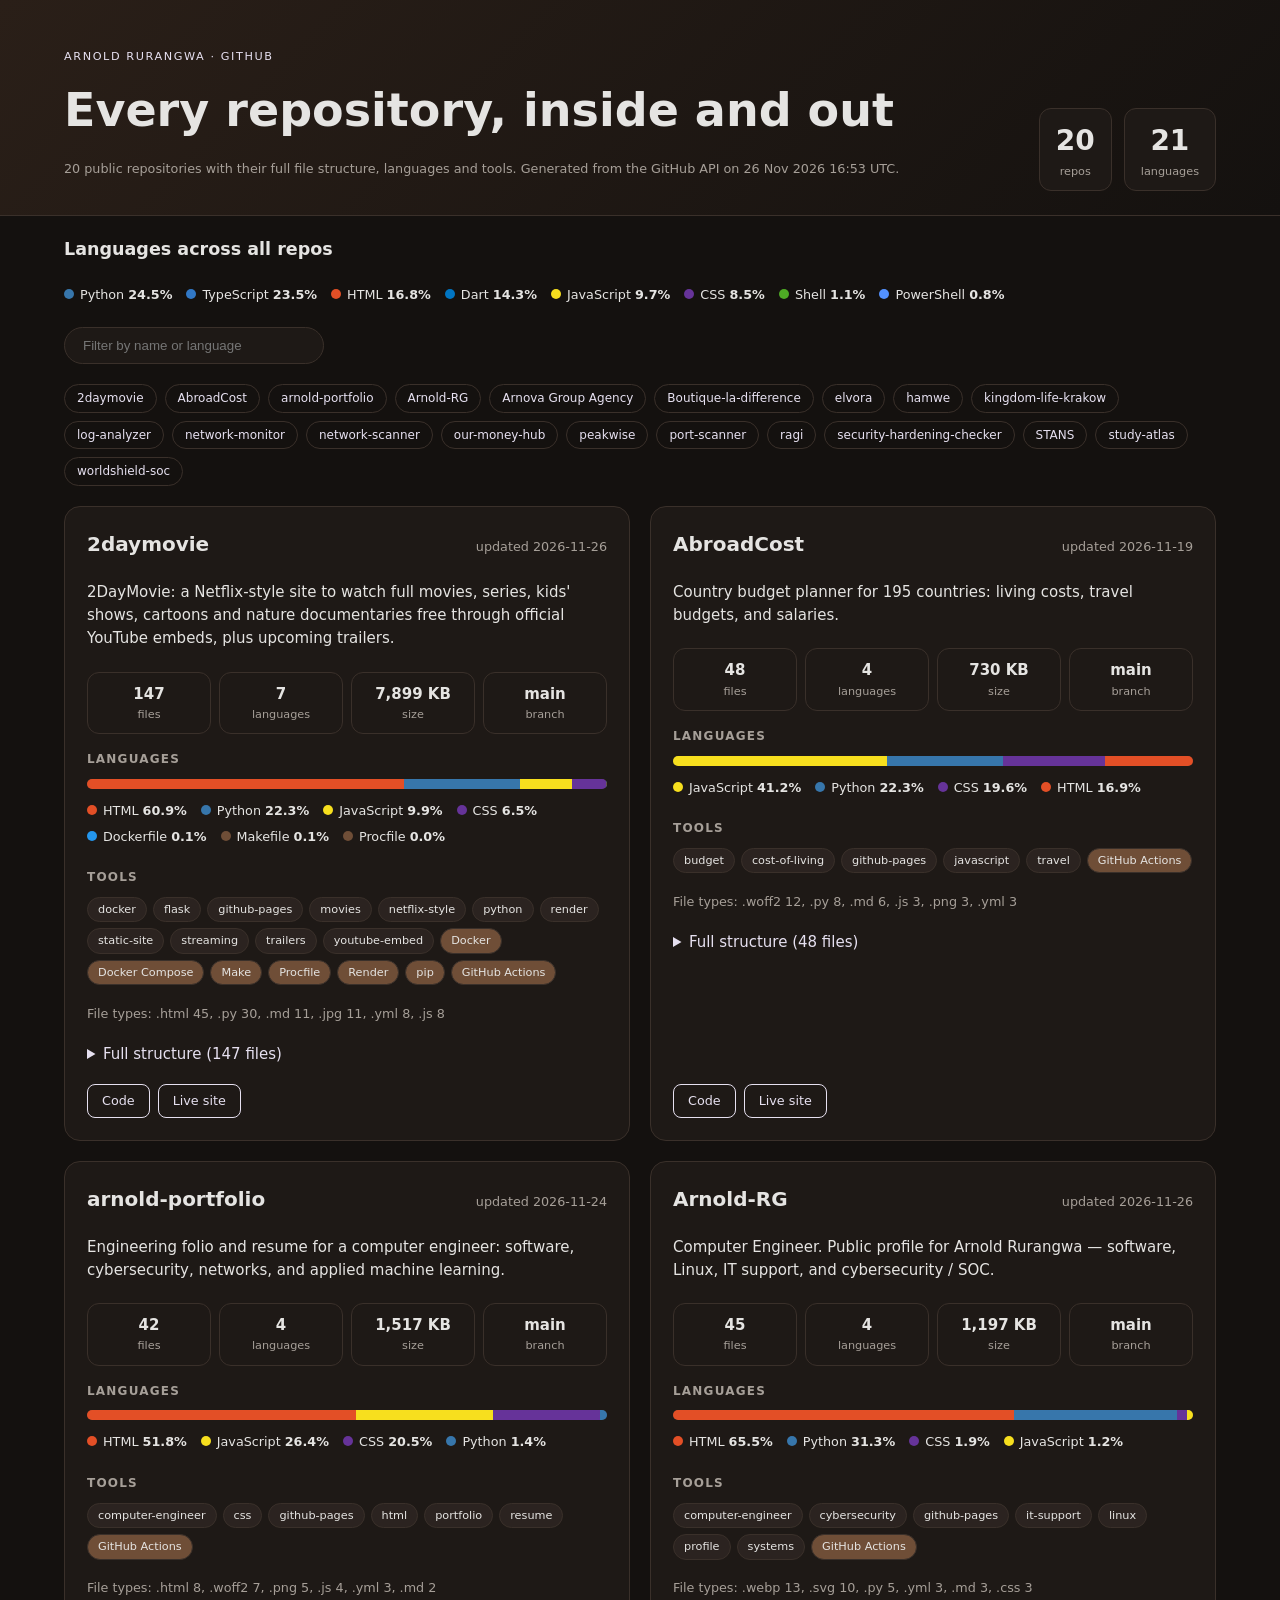
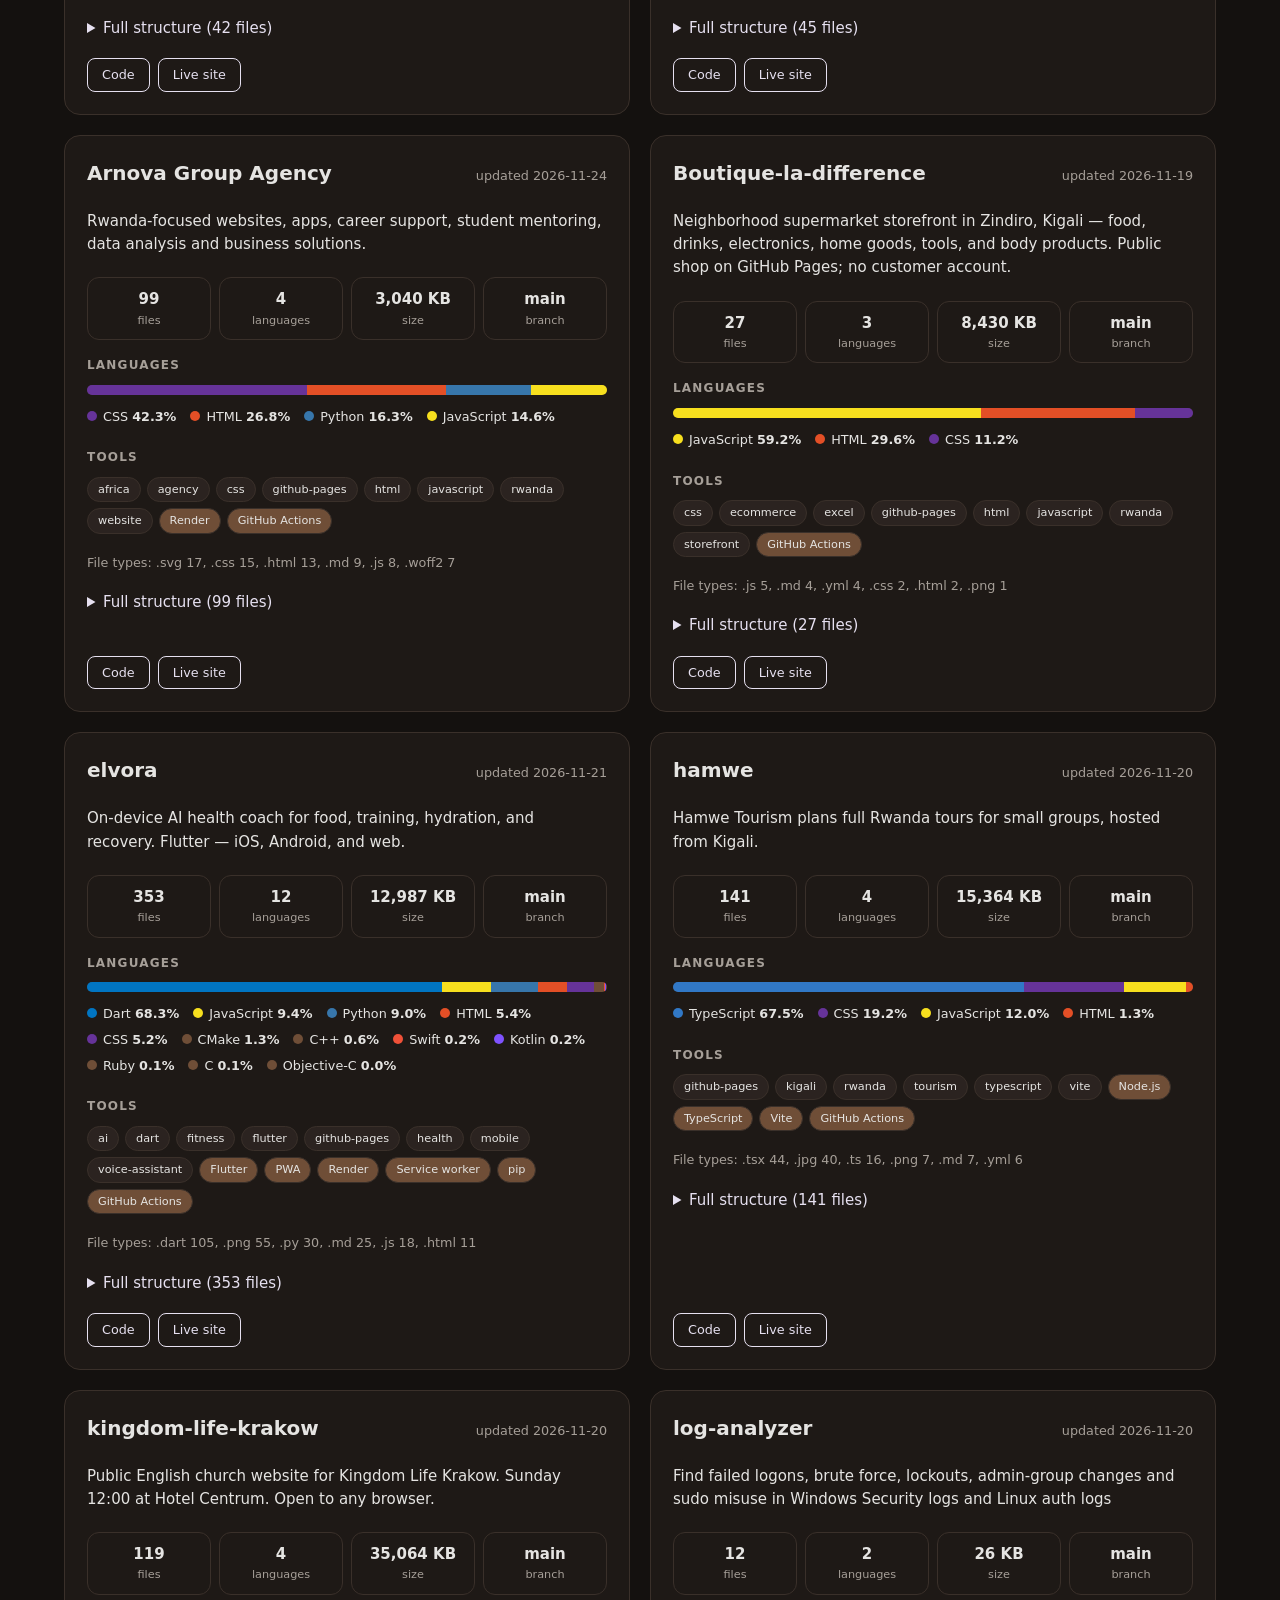
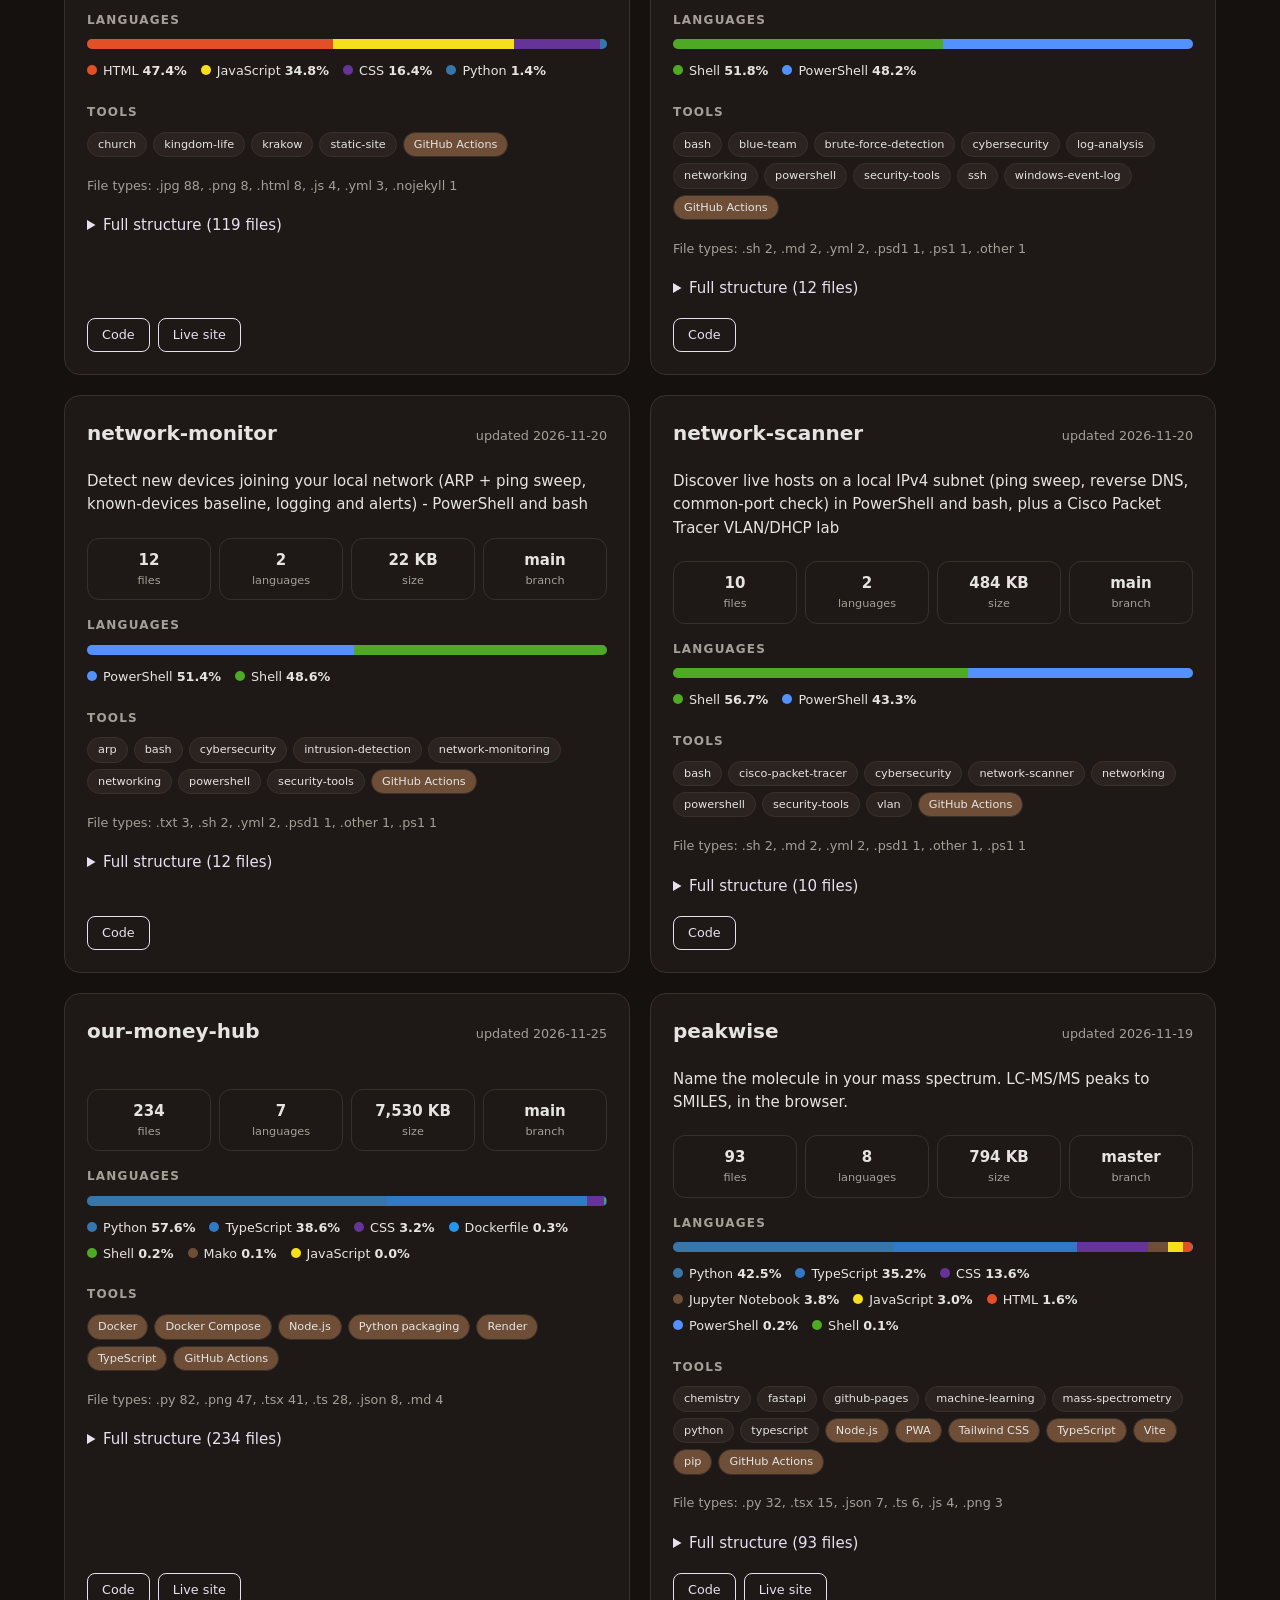
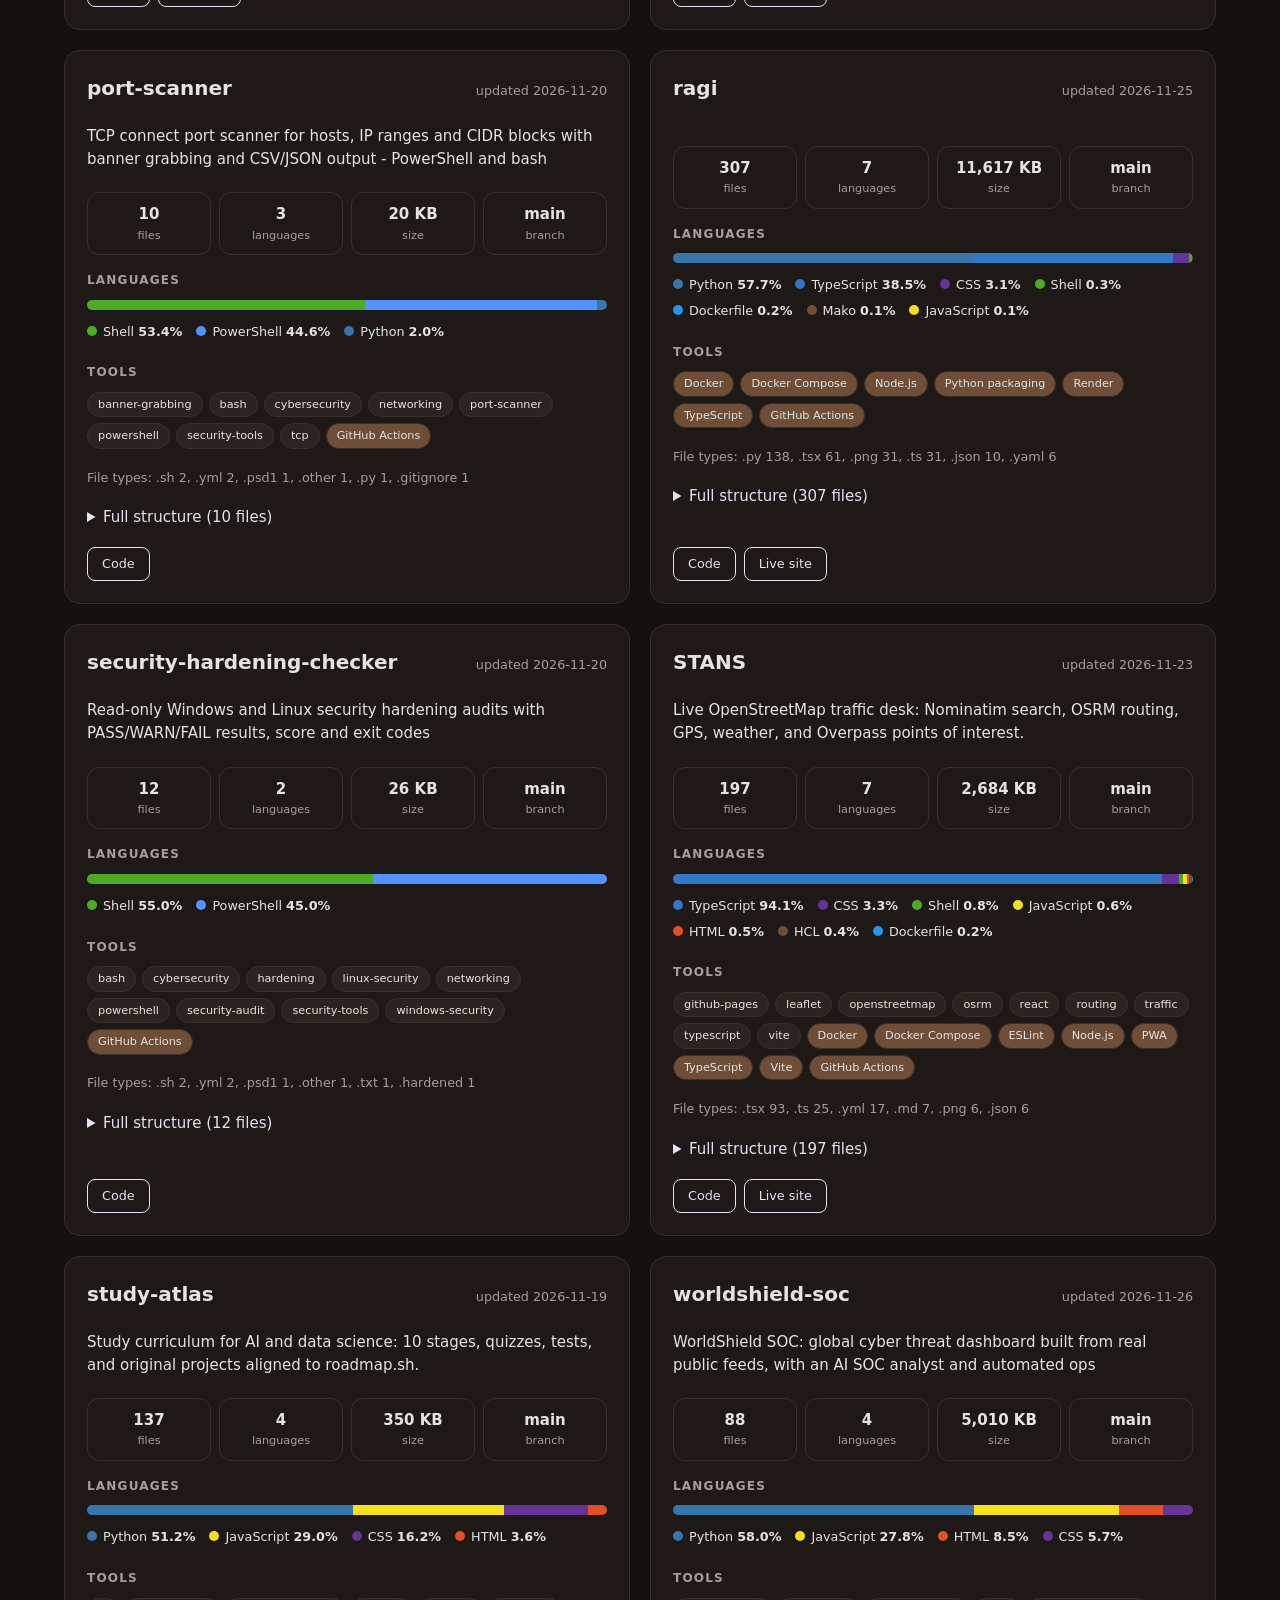
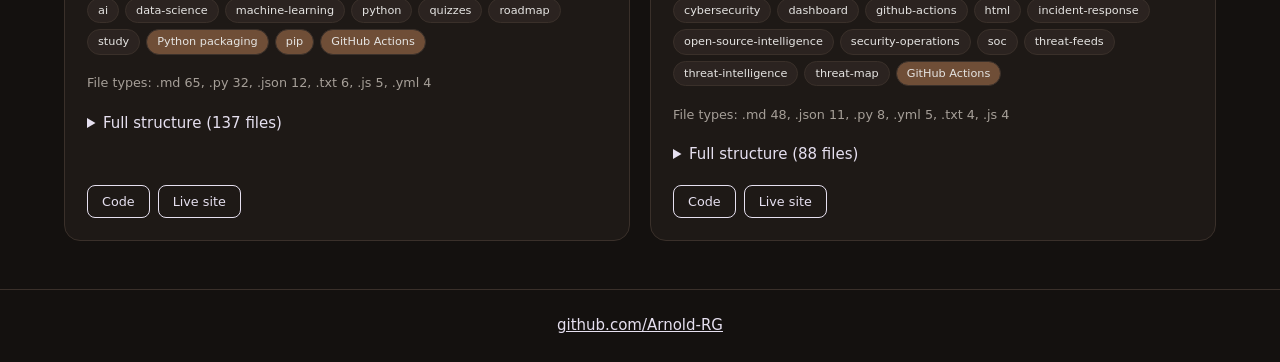
==== commit e3d5adf5: "Update repository index" ====
--- a/overview/index.html
+++ b/overview/index.html
@@ -3,13 +3,13 @@
 <title>Arnold Rurangwa · Every repository</title>
 <link rel="stylesheet" href="overview.css"></head><body>
 <header class="top"><div><p class="eyebrow">Arnold Rurangwa · GitHub</p><h1>Every repository, inside and out</h1>
-<p class="muted">20 public repositories with their full file structure, languages and tools. Generated from the GitHub API on 26 Nov 2026 03:34 UTC.</p></div>
+<p class="muted">20 public repositories with their full file structure, languages and tools. Generated from the GitHub API on 26 Nov 2026 16:53 UTC.</p></div>
 <div class="kpis"><div><b>20</b><span>repos</span></div><div><b>21</b><span>languages</span></div></div></header>
 <section class="overall"><h3>Languages across all repos</h3><ul class="legend"><li><i style="background:#3776AB"></i>Python <b>24.5%</b></li><li><i style="background:#3178C6"></i>TypeScript <b>23.5%</b></li><li><i style="background:#E34F26"></i>HTML <b>16.8%</b></li><li><i style="background:#0175C2"></i>Dart <b>14.3%</b></li><li><i style="background:#F7DF1E"></i>JavaScript <b>9.7%</b></li><li><i style="background:#663399"></i>CSS <b>8.5%</b></li><li><i style="background:#4EAA25"></i>Shell <b>1.1%</b></li><li><i style="background:#5391FE"></i>PowerShell <b>0.8%</b></li></ul>
 <input id="q" type="search" placeholder="Filter by name or language" aria-label="Filter repositories"></section>
 <nav class="index"><a href="#2daymovie">2daymovie</a><a href="#AbroadCost">AbroadCost</a><a href="#arnold-portfolio">arnold-portfolio</a><a href="#Arnold-RG">Arnold-RG</a><a href="#arnova-group">Arnova Group Agency</a><a href="#Boutique-la-difference">Boutique-la-difference</a><a href="#elvora">elvora</a><a href="#hamwe">hamwe</a><a href="#kingdom-life-krakow">kingdom-life-krakow</a><a href="#log-analyzer">log-analyzer</a><a href="#network-monitor">network-monitor</a><a href="#network-scanner">network-scanner</a><a href="#our-money-hub">our-money-hub</a><a href="#peakwise">peakwise</a><a href="#port-scanner">port-scanner</a><a href="#ragi">ragi</a><a href="#security-hardening-checker">security-hardening-checker</a><a href="#STANS">STANS</a><a href="#study-atlas">study-atlas</a><a href="#worldshield-soc">worldshield-soc</a></nav>
 <main class="grid"><article class="card" id="2daymovie" data-name="2daymovie" data-lang="html python javascript css dockerfile makefile procfile">
-<header><h2>2daymovie</h2><span class="muted">updated 2026-11-21</span></header>
+<header><h2>2daymovie</h2><span class="muted">updated 2026-11-26</span></header>
 <p>2DayMovie: a Netflix-style site to watch full movies, series, kids&#x27; shows, cartoons and nature documentaries free through official YouTube embeds, plus upcoming trailers.</p>
 <div class="stats"><div><b>147</b><span>files</span></div><div><b>7</b><span>languages</span></div><div><b>7,899 KB</b><span>size</span></div><div><b>main</b><span>branch</span></div></div>
 <h3>Languages</h3><div class="bar"><span style="width:60.94%;background:#E34F26" title="HTML 60.9%"></span><span style="width:22.34%;background:#3776AB" title="Python 22.3%"></span><span style="width:9.95%;background:#F7DF1E" title="JavaScript 9.9%"></span><span style="width:6.55%;background:#663399" title="CSS 6.5%"></span><span style="width:0.12%;background:#2496ED" title="Dockerfile 0.1%"></span><span style="width:0.10%;background:#6F4E37" title="Makefile 0.1%"></span><span style="width:0.01%;background:#6F4E37" title="Procfile 0.0%"></span></div><ul class="legend"><li><i style="background:#E34F26"></i>HTML <b>60.9%</b></li><li><i style="background:#3776AB"></i>Python <b>22.3%</b></li><li><i style="background:#F7DF1E"></i>JavaScript <b>9.9%</b></li><li><i style="background:#663399"></i>CSS <b>6.5%</b></li><li><i style="background:#2496ED"></i>Dockerfile <b>0.1%</b></li><li><i style="background:#6F4E37"></i>Makefile <b>0.1%</b></li><li><i style="background:#6F4E37"></i>Procfile <b>0.0%</b></li></ul>
@@ -23,7 +23,7 @@
 <div class="stats"><div><b>48</b><span>files</span></div><div><b>4</b><span>languages</span></div><div><b>730 KB</b><span>size</span></div><div><b>main</b><span>branch</span></div></div>
 <h3>Languages</h3><div class="bar"><span style="width:41.17%;background:#F7DF1E" title="JavaScript 41.2%"></span><span style="width:22.33%;background:#3776AB" title="Python 22.3%"></span><span style="width:19.64%;background:#663399" title="CSS 19.6%"></span><span style="width:16.86%;background:#E34F26" title="HTML 16.9%"></span></div><ul class="legend"><li><i style="background:#F7DF1E"></i>JavaScript <b>41.2%</b></li><li><i style="background:#3776AB"></i>Python <b>22.3%</b></li><li><i style="background:#663399"></i>CSS <b>19.6%</b></li><li><i style="background:#E34F26"></i>HTML <b>16.9%</b></li></ul>
 <h3>Tools</h3><div class="chips"><span class="chip">budget</span><span class="chip">cost-of-living</span><span class="chip">github-pages</span><span class="chip">javascript</span><span class="chip">travel</span><span class="chip alt">GitHub Actions</span></div>
-<p class="muted">File types: .woff2 12, .py 8, .md 6, .yml 3, .png 3, .js 3</p>
+<p class="muted">File types: .woff2 12, .py 8, .md 6, .js 3, .png 3, .yml 3</p>
 <details class="tree"><summary>Full structure (48 files)</summary><ul><li><details open><summary><span class="dir">.github/</span> <span class="muted">3 files</span></summary><ul><li><details><summary><span class="dir">workflows/</span> <span class="muted">2 files</span></summary><ul><li><span class="file">deploy-pages.yml</span></li><li><span class="file">quality.yml</span></li></ul></details></li><li><span class="file">dependabot.yml</span></li></ul></details></li><li><details open><summary><span class="dir">assets/</span> <span class="muted">2 files</span></summary><ul><li><details><summary><span class="dir">vira/</span> <span class="muted">2 files</span></summary><ul><li><span class="file">vira-base.css</span></li><li><span class="file">vira-secure.js</span></li></ul></details></li></ul></details></li><li><details open><summary><span class="dir">docs/</span> <span class="muted">3 files</span></summary><ul><li><span class="file">ARCHITECTURE.md</span></li><li><span class="file">DATA_AND_METHODOLOGY.md</span></li><li><span class="file">OVERVIEW.md</span></li></ul></details></li><li><details open><summary><span class="dir">fonts/</span> <span class="muted">13 files</span></summary><ul><li><span class="file">cormorant-500.woff2</span></li><li><span class="file">cormorant-500i.woff2</span></li><li><span class="file">cormorant-600.woff2</span></li><li><span class="file">dm-sans-300.woff2</span></li><li><span class="file">dm-sans-400.woff2</span></li><li><span class="file">dm-sans-500.woff2</span></li><li><span class="file">OFL.txt</span></li><li><span class="file">outfit-300.woff2</span></li><li><span class="file">outfit-400.woff2</span></li><li><span class="file">outfit-500.woff2</span></li><li><span class="file">syne-500.woff2</span></li><li><span class="file">syne-600.woff2</span></li><li><span class="file">syne-700.woff2</span></li></ul></details></li><li><details open><summary><span class="dir">scripts/</span> <span class="muted">1 files</span></summary><ul><li><span class="file">verify_site.py</span></li></ul></details></li><li><details open><summary><span class="dir">tool/</span> <span class="muted">7 files</span></summary><ul><li><span class="file">fix_col_from_wb.py</span></li><li><span class="file">fix_col_outliers.py</span></li><li><span class="file">fix_js_nulls.py</span></li><li><span class="file">fix_regions_and_ui.py</span></li><li><span class="file">refresh_budget_geo.py</span></li><li><span class="file">verify_accuracy.py</span></li><li><span class="file">verify_accuracy_deep.py</span></li></ul></details></li><li><span class="file">.env.example</span></li><li><span class="file">.gitignore</span></li><li><span class="file">.nojekyll</span></li><li><span class="file">404.html</span></li><li><span class="file">apple-touch.png</span></li><li><span class="file">AUTHORS</span></li><li><span class="file">CONTRIBUTING.md</span></li><li><span class="file">favicon.svg</span></li><li><span class="file">index.html</span></li><li><span class="file">LICENSE</span></li><li><span class="file">og.png</span></li><li><span class="file">paper.png</span></li><li><span class="file">README.md</span></li><li><span class="file">relo.css</span></li><li><span class="file">relo.js</span></li><li><span class="file">robots.txt</span></li><li><span class="file">SECURITY.md</span></li><li><span class="file">sitemap.xml</span></li><li><span class="file">world_data.js</span></li></ul></details>
 <footer><a class="btn" href="https://github.com/Arnold-RG/AbroadCost">Code</a> <a class="btn" href="https://arnold-rg.github.io/AbroadCost/">Live site</a></footer>
 </article><article class="card" id="arnold-portfolio" data-name="arnold-portfolio" data-lang="html javascript css python">
@@ -32,16 +32,16 @@
 <div class="stats"><div><b>42</b><span>files</span></div><div><b>4</b><span>languages</span></div><div><b>1,517 KB</b><span>size</span></div><div><b>main</b><span>branch</span></div></div>
 <h3>Languages</h3><div class="bar"><span style="width:51.77%;background:#E34F26" title="HTML 51.8%"></span><span style="width:26.36%;background:#F7DF1E" title="JavaScript 26.4%"></span><span style="width:20.50%;background:#663399" title="CSS 20.5%"></span><span style="width:1.37%;background:#3776AB" title="Python 1.4%"></span></div><ul class="legend"><li><i style="background:#E34F26"></i>HTML <b>51.8%</b></li><li><i style="background:#F7DF1E"></i>JavaScript <b>26.4%</b></li><li><i style="background:#663399"></i>CSS <b>20.5%</b></li><li><i style="background:#3776AB"></i>Python <b>1.4%</b></li></ul>
 <h3>Tools</h3><div class="chips"><span class="chip">computer-engineer</span><span class="chip">css</span><span class="chip">github-pages</span><span class="chip">html</span><span class="chip">portfolio</span><span class="chip">resume</span><span class="chip alt">GitHub Actions</span></div>
-<p class="muted">File types: .html 8, .woff2 7, .png 5, .js 4, .yml 3, .pdf 2</p>
+<p class="muted">File types: .html 8, .woff2 7, .png 5, .js 4, .yml 3, .md 2</p>
 <details class="tree"><summary>Full structure (42 files)</summary><ul><li><details open><summary><span class="dir">.github/</span> <span class="muted">3 files</span></summary><ul><li><details><summary><span class="dir">workflows/</span> <span class="muted">2 files</span></summary><ul><li><span class="file">pages.yml</span></li><li><span class="file">quality.yml</span></li></ul></details></li><li><span class="file">dependabot.yml</span></li></ul></details></li><li><details><summary><span class="dir">assets/</span> <span class="muted">18 files</span></summary><ul><li><details><summary><span class="dir">fonts/</span> <span class="muted">7 files</span></summary><ul><li><span class="file">fraunces-italic-latin-ext.woff2</span></li><li><span class="file">fraunces-italic-latin.woff2</span></li><li><span class="file">fraunces-roman-latin-ext.woff2</span></li><li><span class="file">fraunces-roman-latin.woff2</span></li><li><span class="file">plex-mono-latin.woff2</span></li><li><span class="file">source-sans-3-latin-ext.woff2</span></li><li><span class="file">source-sans-3-latin.woff2</span></li></ul></details></li><li><details><summary><span class="dir">site/</span> <span class="muted">2 files</span></summary><ul><li><span class="file">site-base.css</span></li><li><span class="file">site-secure.js</span></li></ul></details></li><li><span class="file">grain.png</span></li><li><span class="file">hero-atmosphere.jpg</span></li><li><span class="file">hero-atmosphere.png</span></li><li><span class="file">logo.png</span></li><li><span class="file">main.js</span></li><li><span class="file">portrait.png</span></li><li><span class="file">Rurangwa-Arnold-Resume.pdf</span></li><li><span class="file">stage.js</span></li><li><span class="file">styles.css</span></li></ul></details></li><li><details open><summary><span class="dir">demos/</span> <span class="muted">4 files</span></summary><ul><li><details><summary><span class="dir">arnova/</span> <span class="muted">4 files</span></summary><ul><li><span class="file">index.html</span></li><li><span class="file">la-belle-boutique.html</span></li><li><span class="file">marine-coffee.html</span></li><li><span class="file">nik-salon.html</span></li></ul></details></li></ul></details></li><li><details open><summary><span class="dir">Folio/</span> <span class="muted">4 files</span></summary><ul><li><span class="file">index.html</span></li><li><span class="file">logo.png</span></li><li><span class="file">Rurangwa-Arnold-Resume.pdf</span></li><li><span class="file">script.js</span></li></ul></details></li><li><details open><summary><span class="dir">scripts/</span> <span class="muted">3 files</span></summary><ul><li><span class="file">check-published.mjs</span></li><li><span class="file">check-published.test.mjs</span></li><li><span class="file">verify_site.py</span></li></ul></details></li><li><span class="file">.gitignore</span></li><li><span class="file">.nojekyll</span></li><li><span class="file">404.html</span></li><li><span class="file">index.html</span></li><li><span class="file">LICENSE</span></li><li><span class="file">README.md</span></li><li><span class="file">resume.html</span></li><li><span class="file">robots.txt</span></li><li><span class="file">SECURITY.md</span></li><li><span class="file">sitemap.xml</span></li></ul></details>
 <footer><a class="btn" href="https://github.com/Arnold-RG/arnold-portfolio">Code</a> <a class="btn" href="https://arnold-rg.github.io/arnold-portfolio/">Live site</a></footer>
 </article><article class="card" id="Arnold-RG" data-name="arnold-rg" data-lang="html python css javascript">
-<header><h2>Arnold-RG</h2><span class="muted">updated 2026-11-25</span></header>
+<header><h2>Arnold-RG</h2><span class="muted">updated 2026-11-26</span></header>
 <p>Computer Engineer. Public profile for Arnold Rurangwa — software, Linux, IT support, and cybersecurity / SOC.</p>
-<div class="stats"><div><b>45</b><span>files</span></div><div><b>4</b><span>languages</span></div><div><b>1,185 KB</b><span>size</span></div><div><b>main</b><span>branch</span></div></div>
-<h3>Languages</h3><div class="bar"><span style="width:65.52%;background:#E34F26" title="HTML 65.5%"></span><span style="width:31.35%;background:#3776AB" title="Python 31.3%"></span><span style="width:1.93%;background:#663399" title="CSS 1.9%"></span><span style="width:1.20%;background:#F7DF1E" title="JavaScript 1.2%"></span></div><ul class="legend"><li><i style="background:#E34F26"></i>HTML <b>65.5%</b></li><li><i style="background:#3776AB"></i>Python <b>31.3%</b></li><li><i style="background:#663399"></i>CSS <b>1.9%</b></li><li><i style="background:#F7DF1E"></i>JavaScript <b>1.2%</b></li></ul>
+<div class="stats"><div><b>45</b><span>files</span></div><div><b>4</b><span>languages</span></div><div><b>1,197 KB</b><span>size</span></div><div><b>main</b><span>branch</span></div></div>
+<h3>Languages</h3><div class="bar"><span style="width:65.55%;background:#E34F26" title="HTML 65.5%"></span><span style="width:31.32%;background:#3776AB" title="Python 31.3%"></span><span style="width:1.93%;background:#663399" title="CSS 1.9%"></span><span style="width:1.20%;background:#F7DF1E" title="JavaScript 1.2%"></span></div><ul class="legend"><li><i style="background:#E34F26"></i>HTML <b>65.5%</b></li><li><i style="background:#3776AB"></i>Python <b>31.3%</b></li><li><i style="background:#663399"></i>CSS <b>1.9%</b></li><li><i style="background:#F7DF1E"></i>JavaScript <b>1.2%</b></li></ul>
 <h3>Tools</h3><div class="chips"><span class="chip">computer-engineer</span><span class="chip">cybersecurity</span><span class="chip">github-pages</span><span class="chip">it-support</span><span class="chip">linux</span><span class="chip">profile</span><span class="chip">systems</span><span class="chip alt">GitHub Actions</span></div>
-<p class="muted">File types: .webp 13, .svg 10, .py 5, .yml 3, .css 3, .md 3</p>
+<p class="muted">File types: .webp 13, .svg 10, .py 5, .yml 3, .md 3, .css 3</p>
 <details class="tree"><summary>Full structure (45 files)</summary><ul><li><details open><summary><span class="dir">.github/</span> <span class="muted">3 files</span></summary><ul><li><details><summary><span class="dir">workflows/</span> <span class="muted">2 files</span></summary><ul><li><span class="file">update-dashboard.yml</span></li><li><span class="file">update-repo-index.yml</span></li></ul></details></li><li><span class="file">dependabot.yml</span></li></ul></details></li><li><details><summary><span class="dir">assets/</span> <span class="muted">17 files</span></summary><ul><li><details><summary><span class="dir">projects/</span> <span class="muted">13 files</span></summary><ul><li><span class="file">2daymovie.webp</span></li><li><span class="file">AbroadCost.webp</span></li><li><span class="file">Boutique-la-difference.webp</span></li><li><span class="file">elvora.webp</span></li><li><span class="file">hamwe.webp</span></li><li><span class="file">kingdom-life-krakow.webp</span></li><li><span class="file">our-money-hub.webp</span></li><li><span class="file">peakwise.webp</span></li><li><span class="file">ragi.webp</span></li><li><span class="file">STANS.webp</span></li><li><span class="file">study-atlas.webp</span></li><li><span class="file">vira.webp</span></li><li><span class="file">worldshield-soc.webp</span></li></ul></details></li><li><details><summary><span class="dir">vira/</span> <span class="muted">2 files</span></summary><ul><li><span class="file">vira-base.css</span></li><li><span class="file">vira-secure.js</span></li></ul></details></li><li><span class="file">header.svg</span></li><li><span class="file">stats.svg</span></li></ul></details></li><li><details open><summary><span class="dir">dashboard/</span> <span class="muted">9 files</span></summary><ul><li><span class="file">activity.svg</span></li><li><span class="file">badge-dormant.svg</span></li><li><span class="file">badge-in-progress.svg</span></li><li><span class="file">badge-live-in-dev.svg</span></li><li><span class="file">badge-live.svg</span></li><li><span class="file">data.json</span></li><li><span class="file">kpis.svg</span></li><li><span class="file">languages.svg</span></li><li><span class="file">status.svg</span></li></ul></details></li><li><details open><summary><span class="dir">docs/</span> <span class="muted">1 files</span></summary><ul><li><span class="file">screenshot-profile.jpg</span></li></ul></details></li><li><details open><summary><span class="dir">overview/</span> <span class="muted">3 files</span></summary><ul><li><span class="file">index.html</span></li><li><span class="file">overview.css</span></li><li><span class="file">overview.js</span></li></ul></details></li><li><details open><summary><span class="dir">scripts/</span> <span class="muted">5 files</span></summary><ul><li><span class="file">build_overview.py</span></li><li><span class="file">collect_dashboard.py</span></li><li><span class="file">render_preview.py</span></li><li><span class="file">render_site.py</span></li><li><span class="file">update_repo_index.py</span></li></ul></details></li><li><span class="file">.gitignore</span></li><li><span class="file">.nojekyll</span></li><li><span class="file">index.html</span></li><li><span class="file">README.md</span></li><li><span class="file">security-tools.md</span></li><li><span class="file">SECURITY.md</span></li><li><span class="file">styles.css</span></li></ul></details>
 <footer><a class="btn" href="https://github.com/Arnold-RG/Arnold-RG">Code</a> <a class="btn" href="https://arnold-rg.github.io/Arnold-RG/">Live site</a></footer>
 </article><article class="card" id="arnova-group" data-name="arnova-group" data-lang="css html python javascript">
@@ -59,7 +59,7 @@
 <div class="stats"><div><b>27</b><span>files</span></div><div><b>3</b><span>languages</span></div><div><b>8,430 KB</b><span>size</span></div><div><b>main</b><span>branch</span></div></div>
 <h3>Languages</h3><div class="bar"><span style="width:59.22%;background:#F7DF1E" title="JavaScript 59.2%"></span><span style="width:29.56%;background:#E34F26" title="HTML 29.6%"></span><span style="width:11.22%;background:#663399" title="CSS 11.2%"></span></div><ul class="legend"><li><i style="background:#F7DF1E"></i>JavaScript <b>59.2%</b></li><li><i style="background:#E34F26"></i>HTML <b>29.6%</b></li><li><i style="background:#663399"></i>CSS <b>11.2%</b></li></ul>
 <h3>Tools</h3><div class="chips"><span class="chip">css</span><span class="chip">ecommerce</span><span class="chip">excel</span><span class="chip">github-pages</span><span class="chip">html</span><span class="chip">javascript</span><span class="chip">rwanda</span><span class="chip">storefront</span><span class="chip alt">GitHub Actions</span></div>
-<p class="muted">File types: .js 5, .md 4, .yml 4, .html 2, .css 2, .xml 1</p>
+<p class="muted">File types: .js 5, .md 4, .yml 4, .css 2, .html 2, .png 1</p>
 <details class="tree"><summary>Full structure (27 files)</summary><ul><li><details open><summary><span class="dir">.github/</span> <span class="muted">4 files</span></summary><ul><li><details><summary><span class="dir">tests/</span> <span class="muted">1 files</span></summary><ul><li><span class="file">static-site.mjs</span></li></ul></details></li><li><details><summary><span class="dir">workflows/</span> <span class="muted">2 files</span></summary><ul><li><span class="file">cross-platform-website.yml</span></li><li><span class="file">pages.yml</span></li></ul></details></li><li><span class="file">dependabot.yml</span></li></ul></details></li><li><details open><summary><span class="dir">assets/</span> <span class="muted">9 files</span></summary><ul><li><details><summary><span class="dir">css/</span> <span class="muted">1 files</span></summary><ul><li><span class="file">site.css</span></li></ul></details></li><li><details><summary><span class="dir">js/</span> <span class="muted">4 files</span></summary><ul><li><span class="file">chat-form.js</span></li><li><span class="file">data.js</span></li><li><span class="file">help-chat.js</span></li><li><span class="file">store.js</span></li></ul></details></li><li><details><summary><span class="dir">vira/</span> <span class="muted">2 files</span></summary><ul><li><span class="file">vira-base.css</span></li><li><span class="file">vira-secure.js</span></li></ul></details></li><li><span class="file">favicon.svg</span></li><li><span class="file">og.png</span></li></ul></details></li><li><details open><summary><span class="dir">data/</span> <span class="muted">3 files</span></summary><ul><li><span class="file">catalog.template.csv</span></li><li><span class="file">products.json</span></li><li><span class="file">README.md</span></li></ul></details></li><li><details open><summary><span class="dir">docs/</span> <span class="muted">1 files</span></summary><ul><li><span class="file">CROSS_PLATFORM.md</span></li></ul></details></li><li><span class="file">.gitignore</span></li><li><span class="file">404.html</span></li><li><span class="file">_config.yml</span></li><li><span class="file">index.html</span></li><li><span class="file">LICENSE</span></li><li><span class="file">README.md</span></li><li><span class="file">robots.txt</span></li><li><span class="file">SECURITY.md</span></li><li><span class="file">site.webmanifest</span></li><li><span class="file">sitemap.xml</span></li></ul></details>
 <footer><a class="btn" href="https://github.com/Arnold-RG/Boutique-la-difference">Code</a> <a class="btn" href="https://arnold-rg.github.io/Boutique-la-difference/">Live site</a></footer>
 </article><article class="card" id="elvora" data-name="elvora" data-lang="dart javascript python html css cmake c++ swift kotlin ruby c objective-c">
@@ -77,7 +77,7 @@
 <div class="stats"><div><b>141</b><span>files</span></div><div><b>4</b><span>languages</span></div><div><b>15,364 KB</b><span>size</span></div><div><b>main</b><span>branch</span></div></div>
 <h3>Languages</h3><div class="bar"><span style="width:67.52%;background:#3178C6" title="TypeScript 67.5%"></span><span style="width:19.18%;background:#663399" title="CSS 19.2%"></span><span style="width:12.01%;background:#F7DF1E" title="JavaScript 12.0%"></span><span style="width:1.29%;background:#E34F26" title="HTML 1.3%"></span></div><ul class="legend"><li><i style="background:#3178C6"></i>TypeScript <b>67.5%</b></li><li><i style="background:#663399"></i>CSS <b>19.2%</b></li><li><i style="background:#F7DF1E"></i>JavaScript <b>12.0%</b></li><li><i style="background:#E34F26"></i>HTML <b>1.3%</b></li></ul>
 <h3>Tools</h3><div class="chips"><span class="chip">github-pages</span><span class="chip">kigali</span><span class="chip">rwanda</span><span class="chip">tourism</span><span class="chip">typescript</span><span class="chip">vite</span><span class="chip alt">Node.js</span><span class="chip alt">TypeScript</span><span class="chip alt">Vite</span><span class="chip alt">GitHub Actions</span></div>
-<p class="muted">File types: .tsx 44, .jpg 40, .ts 16, .md 7, .png 7, .mjs 6</p>
+<p class="muted">File types: .tsx 44, .jpg 40, .ts 16, .png 7, .md 7, .yml 6</p>
 <details class="tree"><summary>Full structure (141 files)</summary><ul><li><details><summary><span class="dir">.github/</span> <span class="muted">19 files</span></summary><ul><li><details><summary><span class="dir">assets/</span> <span class="muted">12 files</span></summary><ul><li><span class="file">01-home.jpg</span></li><li><span class="file">02-tours.jpg</span></li><li><span class="file">03-tour-detail.jpg</span></li><li><span class="file">04-destinations.jpg</span></li><li><span class="file">05-activities.jpg</span></li><li><span class="file">06-album.jpg</span></li><li><span class="file">07-plan.jpg</span></li><li><span class="file">08-about.jpg</span></li><li><span class="file">09-contact.jpg</span></li><li><span class="file">10-gisubizo.jpg</span></li><li><span class="file">11-checkout.jpg</span></li><li><span class="file">12-tickets.jpg</span></li></ul></details></li><li><details><summary><span class="dir">ISSUE_TEMPLATE/</span> <span class="muted">3 files</span></summary><ul><li><span class="file">bug.yml</span></li><li><span class="file">config.yml</span></li><li><span class="file">feature.yml</span></li></ul></details></li><li><details><summary><span class="dir">workflows/</span> <span class="muted">2 files</span></summary><ul><li><span class="file">cross-platform-build.yml</span></li><li><span class="file">pages.yml</span></li></ul></details></li><li><span class="file">dependabot.yml</span></li><li><span class="file">PULL_REQUEST_TEMPLATE.md</span></li></ul></details></li><li><details open><summary><span class="dir">assets/</span> <span class="muted">1 files</span></summary><ul><li><details><summary><span class="dir">site/</span> <span class="muted">1 files</span></summary><ul><li><span class="file">site-base.css</span></li></ul></details></li></ul></details></li><li><details open><summary><span class="dir">docs/</span> <span class="muted">3 files</span></summary><ul><li><span class="file">ARCHITECTURE.md</span></li><li><span class="file">CROSS_PLATFORM.md</span></li><li><span class="file">DASHBOARD.md</span></li></ul></details></li><li><details><summary><span class="dir">public/</span> <span class="muted">37 files</span></summary><ul><li><details><summary><span class="dir">brand/</span> <span class="muted">4 files</span></summary><ul><li><span class="file">hamwe-logo-light.png</span></li><li><span class="file">hamwe-logo-lockup.png</span></li><li><span class="file">hamwe-logo-mark.png</span></li><li><span class="file">hamwe-logo.png</span></li></ul></details></li><li><details><summary><span class="dir">images/</span> <span class="muted">29 files</span></summary><ul><li><details><summary><span class="dir">album/</span> <span class="muted">16 files</span></summary><ul><li><span class="file">amahoro-day.jpg</span></li><li><span class="file">amahoro-night.jpg</span></li><li><span class="file">car-free-track.jpg</span></li><li><span class="file">coach.jpg</span></li><li><span class="file">gasabo.jpg</span></li><li><span class="file">gorilla.jpg</span></li><li><span class="file">gorillas.jpg</span></li><li><span class="file">intore.jpg</span></li><li><span class="file">kigali-campus.jpg</span></li><li><span class="file">kigali.jpg</span></li><li><span class="file">paul-kagame.jpg</span></li><li><span class="file">rdf.jpg</span></li><li><span class="file">rwandair.jpg</span></li><li><span class="file">tea-hills.jpg</span></li><li><span class="file">thousand-hills.jpg</span></li><li><span class="file">visit-rwanda.jpg</span></li></ul></details></li><li><span class="file">akagera.jpg</span></li><li><span class="file">atlas-rwanda.jpg</span></li><li><span class="file">coffee.jpg</span></li><li><span class="file">cohort.jpg</span></li><li><span class="file">dinner.jpg</span></li><li><span class="file">gorilla-volcanoes.jpg</span></li><li><span class="file">grain.png</span></li><li><span class="file">hero-hills.jpg</span></li><li><span class="file">imigongo.jpg</span></li><li><span class="file">kigali.jpg</span></li><li><span class="file">lake-kivu.jpg</span></li><li><span class="file">nyanza.jpg</span></li><li><span class="file">nyungwe.jpg</span></li></ul></details></li><li><span class="file">.nojekyll</span></li><li><span class="file">favicon.png</span></li><li><span class="file">favicon.svg</span></li><li><span class="file">icons.svg</span></li></ul></details></li><li><details open><summary><span class="dir">scripts/</span> <span class="muted">6 files</span></summary><ul><li><span class="file">check-published.mjs</span></li><li><span class="file">check-published.test.mjs</span></li><li><span class="file">clean-rwanda-album.mjs</span></li><li><span class="file">fetch-rwanda-album.mjs</span></li><li><span class="file">pick-best-album.mjs</span></li><li><span class="file">spa-fallback.mjs</span></li></ul></details></li><li><details><summary><span class="dir">src/</span> <span class="muted">65 files</span></summary><ul><li><details><summary><span class="dir">assets/</span> <span class="muted">3 files</span></summary><ul><li><span class="file">hero.png</span></li><li><span class="file">typescript.svg</span></li><li><span class="file">vite.svg</span></li></ul></details></li><li><details><summary><span class="dir">components/</span> <span class="muted">24 files</span></summary><ul><li><span class="file">ActivityCard.tsx</span></li><li><span class="file">AlbumStrip.tsx</span></li><li><span class="file">CohortAvatars.tsx</span></li><li><span class="file">Constellation.tsx</span></li><li><span class="file">DailyBudget.tsx</span></li><li><span class="file">DeskHours.tsx</span></li><li><span class="file">DestinationPlate.tsx</span></li><li><span class="file">Footer.tsx</span></li><li><span class="file">GisubizoChat.tsx</span></li><li><span class="file">GisubizoDock.tsx</span></li><li><span class="file">IntroSplash.tsx</span></li><li><span class="file">LandAtlas.tsx</span></li><li><span class="file">Layout.tsx</span></li><li><span class="file">Logo.tsx</span></li><li><span class="file">Navbar.tsx</span></li><li><span class="file">OfficeCountdown.tsx</span></li><li><span class="file">PageMasthead.tsx</span></li><li><span class="file">Price.tsx</span></li><li><span class="file">QrMark.tsx</span></li><li><span class="file">ScrollMotion.tsx</span></li><li><span class="file">SeatMeter.tsx</span></li><li><span class="file">TicketActions.tsx</span></li><li><span class="file">TicketStub.tsx</span></li><li><span class="file">TourCard.tsx</span></li></ul></details></li><li><details><summary><span class="dir">context/</span> <span class="muted">1 files</span></summary><ul><li><span class="file">BookingContext.tsx</span></li></ul></details></li><li><details><summary><span class="dir">data/</span> <span class="muted">3 files</span></summary><ul><li><span class="file">album.ts</span></li><li><span class="file">rwanda-album.json</span></li><li><span class="file">rwandaAlbum.json</span></li></ul></details></li><li><details><summary><span class="dir">gisubizo/</span> <span class="muted">4 files</span></summary><ul><li><span class="file">engine.ts</span></li><li><span class="file">knowledge.ts</span></li><li><span class="file">mcp.ts</span></li><li><span class="file">qa.ts</span></li></ul></details></li><li><details><summary><span class="dir">hooks/</span> <span class="muted">2 files</span></summary><ul><li><span class="file">useDeskStatus.ts</span></li><li><span class="file">useOfficeCountdown.ts</span></li></ul></details></li><li><details><summary><span class="dir">lib/</span> <span class="muted">5 files</span></summary><ul><li><span class="file">asset.ts</span></li><li><span class="file">format.ts</span></li><li><span class="file">hours.ts</span></li><li><span class="file">meta.ts</span></li><li><span class="file">ticket.ts</span></li></ul></details></li><li><details><summary><span class="dir">pages/</span> <span class="muted">17 files</span></summary><ul><li><span class="file">AboutPage.tsx</span></li><li><span class="file">ActivitiesPage.tsx</span></li><li><span class="file">ActivityDetailPage.tsx</span></li><li><span class="file">AlbumPage.tsx</span></li><li><span class="file">CheckoutPage.tsx</span></li><li><span class="file">ConfirmationPage.tsx</span></li><li><span class="file">ContactPage.tsx</span></li><li><span class="file">DestinationsPage.tsx</span></li><li><span class="file">FaqPage.tsx</span></li><li><span class="file">GisubizoPage.tsx</span></li><li><span class="file">HomePage.tsx</span></li><li><span class="file">IncludedPage.tsx</span></li><li><span class="file">PlanPage.tsx</span></li><li><span class="file">ResponsiblePage.tsx</span></li><li><span class="file">TicketsPage.tsx</span></li><li><span class="file">TourDetailPage.tsx</span></li><li><span class="file">ToursPage.tsx</span></li></ul></details></li><li><span class="file">App.tsx</span></li><li><span class="file">data.ts</span></li><li><span class="file">index.css</span></li><li><span class="file">main.tsx</span></li><li><span class="file">types.ts</span></li><li><span class="file">vite-env.d.ts</span></li></ul></details></li><li><span class="file">.gitignore</span></li><li><span class="file">CONTRIBUTING.md</span></li><li><span class="file">index.html</span></li><li><span class="file">LICENSE</span></li><li><span class="file">package-lock.json</span></li><li><span class="file">package.json</span></li><li><span class="file">README.md</span></li><li><span class="file">SECURITY.md</span></li><li><span class="file">tsconfig.json</span></li><li><span class="file">vite.config.ts</span></li></ul></details>
 <footer><a class="btn" href="https://github.com/Arnold-RG/hamwe">Code</a> <a class="btn" href="https://arnold-rg.github.io/hamwe/">Live site</a></footer>
 </article><article class="card" id="kingdom-life-krakow" data-name="kingdom-life-krakow" data-lang="html javascript css python">
@@ -86,7 +86,7 @@
 <div class="stats"><div><b>119</b><span>files</span></div><div><b>4</b><span>languages</span></div><div><b>35,064 KB</b><span>size</span></div><div><b>main</b><span>branch</span></div></div>
 <h3>Languages</h3><div class="bar"><span style="width:47.38%;background:#E34F26" title="HTML 47.4%"></span><span style="width:34.82%;background:#F7DF1E" title="JavaScript 34.8%"></span><span style="width:16.43%;background:#663399" title="CSS 16.4%"></span><span style="width:1.37%;background:#3776AB" title="Python 1.4%"></span></div><ul class="legend"><li><i style="background:#E34F26"></i>HTML <b>47.4%</b></li><li><i style="background:#F7DF1E"></i>JavaScript <b>34.8%</b></li><li><i style="background:#663399"></i>CSS <b>16.4%</b></li><li><i style="background:#3776AB"></i>Python <b>1.4%</b></li></ul>
 <h3>Tools</h3><div class="chips"><span class="chip">church</span><span class="chip">kingdom-life</span><span class="chip">krakow</span><span class="chip">static-site</span><span class="chip alt">GitHub Actions</span></div>
-<p class="muted">File types: .jpg 88, .html 8, .png 8, .js 4, .yml 3, .xml 1</p>
+<p class="muted">File types: .jpg 88, .png 8, .html 8, .js 4, .yml 3, .nojekyll 1</p>
 <details class="tree"><summary>Full structure (119 files)</summary><ul><li><details open><summary><span class="dir">.github/</span> <span class="muted">3 files</span></summary><ul><li><details><summary><span class="dir">workflows/</span> <span class="muted">2 files</span></summary><ul><li><span class="file">pages.yml</span></li><li><span class="file">quality.yml</span></li></ul></details></li><li><span class="file">dependabot.yml</span></li></ul></details></li><li><details><summary><span class="dir">assets/</span> <span class="muted">96 files</span></summary><ul><li><details><summary><span class="dir">books/</span> <span class="muted">22 files</span></summary><ul><li><span class="file">armor-of-god.jpg</span></li><li><span class="file">christian-habits.jpg</span></li><li><span class="file">daily-life.jpg</span></li><li><span class="file">facing-your-giants.jpg</span></li><li><span class="file">first-steps.jpg</span></li><li><span class="file">forgiveness.jpg</span></li><li><span class="file">god-sees-you.jpg</span></li><li><span class="file">goliath.jpg</span></li><li><span class="file">gospel-john.jpg</span></li><li><span class="file">heal-body.jpg</span></li><li><span class="file">how-to-be-christian.jpg</span></li><li><span class="file">i-am-happy.jpg</span></li><li><span class="file">jesus-words.jpg</span></li><li><span class="file">love-like-jesus.jpg</span></li><li><span class="file">love-purpose.jpg</span></li><li><span class="file">new-believers.jpg</span></li><li><span class="file">power-of-bible.jpg</span></li><li><span class="file">prayer-life.jpg</span></li><li><span class="file">psalms-faith.jpg</span></li><li><span class="file">rest-in-god.jpg</span></li><li><span class="file">when-grace.jpg</span></li><li><span class="file">who-is-jesus.jpg</span></li></ul></details></li><li><details><summary><span class="dir">ig/</span> <span class="muted">25 files</span></summary><ul><li><span class="file">pl-DdwJqbBClhw-02.jpg</span></li><li><span class="file">pl-DdwJqbBClhw-03.jpg</span></li><li><span class="file">pl-DdwJqbBClhw-04.jpg</span></li><li><span class="file">pl-DdwJqbBClhw-05.jpg</span></li><li><span class="file">pl-DdwJqbBClhw-06.jpg</span></li><li><span class="file">pl-DeOvbu5iiF_-01.jpg</span></li><li><span class="file">pl-DeOvbu5iiF_-02.jpg</span></li><li><span class="file">pl-DeOvbu5iiF_-03.jpg</span></li><li><span class="file">pl-DeOvbu5iiF_-04.jpg</span></li><li><span class="file">pl-DeOvbu5iiF_-05.jpg</span></li><li><span class="file">pl-DeOvbu5iiF_-06.jpg</span></li><li><span class="file">pl-DeOvbu5iiF_-07.jpg</span></li><li><span class="file">pl-DeOvbu5iiF_-08.jpg</span></li><li><span class="file">pl-DeOvbu5iiF_-09.jpg</span></li><li><span class="file">pl-DeOvbu5iiF_-10.jpg</span></li><li><span class="file">pl-DeOvbu5iiF_-11.jpg</span></li><li><span class="file">pl-DeOvbu5iiF_-12.jpg</span></li><li><span class="file">pl-DeOvbu5iiF_-13.jpg</span></li><li><span class="file">pl-DeOvbu5iiF_-14.jpg</span></li><li><span class="file">pl-DeOvbu5iiF_-15.jpg</span></li><li><span class="file">pl-DeOvbu5iiF_-16.jpg</span></li><li><span class="file">pl-DeOvbu5iiF_-17.jpg</span></li><li><span class="file">pl-DeOvbu5iiF_-18.jpg</span></li><li><span class="file">pl-DeOvbu5iiF_-19.jpg</span></li><li><span class="file">pl-DeOvbu5iiF_-20.jpg</span></li></ul></details></li><li><span class="file">dcn-belinda.jpg</span></li><li><span class="file">dcn-elyse.jpg</span></li><li><span class="file">dcn-gloire.jpg</span></li><li><span class="file">dcn-samy.jpg</span></li><li><span class="file">event-anniversary.png</span></li><li><span class="file">event-camp.png</span></li><li><span class="file">event-harvest-2025.jpg</span></li><li><span class="file">event-harvest.png</span></li><li><span class="file">event-presence.png</span></li><li><span class="file">event-women.png</span></li><li><span class="file">favicon.png</span></li><li><span class="file">gal-0017.jpg</span></li><li><span class="file">gal-0158.jpg</span></li><li><span class="file">gal-0186.jpg</span></li><li><span class="file">gal-0349.jpg</span></li><li><span class="file">gal-0366.jpg</span></li><li><span class="file">gal-0521.jpg</span></li><li><span class="file">gal-0555.jpg</span></li><li><span class="file">gal-0604.jpg</span></li><li><span class="file">gal-0654.jpg</span></li><li><span class="file">gal-0712.jpg</span></li><li><span class="file">gal-0998.jpg</span></li><li><span class="file">gal-whatsapp.jpg</span></li><li><span class="file">gathering-1.jpg</span></li><li><span class="file">gathering-2.jpg</span></li><li><span class="file">gathering-3.jpg</span></li><li><span class="file">hotel-centrum-facade.jpg</span></li><li><span class="file">hotel-centrum-hero.jpg</span></li><li><span class="file">hotel-centrum-lobby.jpg</span></li><li><span class="file">ig-krk-1.jpg</span></li><li><span class="file">ig-krk-2.jpg</span></li><li><span class="file">ig-krk-3.jpg</span></li><li><span class="file">ig-krk-4.jpg</span></li><li><span class="file">ig-krk-5.jpg</span></li><li><span class="file">ig-krk-6.jpg</span></li><li><span class="file">logo-black.png</span></li><li><span class="file">logo-white.png</span></li><li><span class="file">nowa-huta-centrum-e.jpg</span></li><li><span class="file">pastor-precious.jpg</span></li><li><span class="file">pastor-priyanka.jpg</span></li><li><span class="file">pastor-tammy.jpg</span></li><li><span class="file">pl-lectern.jpg</span></li><li><span class="file">pl-praise.jpg</span></li><li><span class="file">pl-raised-hands.jpg</span></li><li><span class="file">pl-singing.jpg</span></li><li><span class="file">pl-teaching.jpg</span></li><li><span class="file">sermon-gates.jpg</span></li><li><span class="file">sermon-hero.jpg</span></li><li><span class="file">sermon-live.jpg</span></li></ul></details></li><li><details open><summary><span class="dir">content/</span> <span class="muted">1 files</span></summary><ul><li><span class="file">additions.json</span></li></ul></details></li><li><details open><summary><span class="dir">css/</span> <span class="muted">1 files</span></summary><ul><li><span class="file">site.css</span></li></ul></details></li><li><details open><summary><span class="dir">js/</span> <span class="muted">4 files</span></summary><ul><li><details><summary><span class="dir">vendor/</span> <span class="muted">1 files</span></summary><ul><li><span class="file">anime.esm.js</span></li></ul></details></li><li><span class="file">scroll-motion.js</span></li><li><span class="file">site.js</span></li><li><span class="file">verse.js</span></li></ul></details></li><li><details open><summary><span class="dir">scripts/</span> <span class="muted">1 files</span></summary><ul><li><span class="file">verify_site.py</span></li></ul></details></li><li><span class="file">.gitignore</span></li><li><span class="file">.nojekyll</span></li><li><span class="file">404.html</span></li><li><span class="file">about.html</span></li><li><span class="file">admin.html</span></li><li><span class="file">books.html</span></li><li><span class="file">events.html</span></li><li><span class="file">index.html</span></li><li><span class="file">join.html</span></li><li><span class="file">pastor.html</span></li><li><span class="file">README.md</span></li><li><span class="file">robots.txt</span></li><li><span class="file">sitemap.xml</span></li></ul></details>
 <footer><a class="btn" href="https://github.com/Arnold-RG/kingdom-life-krakow">Code</a> <a class="btn" href="https://arnold-rg.github.io/kingdom-life-krakow/">Live site</a></footer>
 </article><article class="card" id="log-analyzer" data-name="log-analyzer" data-lang="shell powershell">
@@ -95,7 +95,7 @@
 <div class="stats"><div><b>12</b><span>files</span></div><div><b>2</b><span>languages</span></div><div><b>26 KB</b><span>size</span></div><div><b>main</b><span>branch</span></div></div>
 <h3>Languages</h3><div class="bar"><span style="width:51.84%;background:#4EAA25" title="Shell 51.8%"></span><span style="width:48.16%;background:#5391FE" title="PowerShell 48.2%"></span></div><ul class="legend"><li><i style="background:#4EAA25"></i>Shell <b>51.8%</b></li><li><i style="background:#5391FE"></i>PowerShell <b>48.2%</b></li></ul>
 <h3>Tools</h3><div class="chips"><span class="chip">bash</span><span class="chip">blue-team</span><span class="chip">brute-force-detection</span><span class="chip">cybersecurity</span><span class="chip">log-analysis</span><span class="chip">networking</span><span class="chip">powershell</span><span class="chip">security-tools</span><span class="chip">ssh</span><span class="chip">windows-event-log</span><span class="chip alt">GitHub Actions</span></div>
-<p class="muted">File types: .sh 2, .yml 2, .md 2, .sample 1, .gitignore 1, .other 1</p>
+<p class="muted">File types: .sh 2, .md 2, .yml 2, .psd1 1, .ps1 1, .other 1</p>
 <details class="tree"><summary>Full structure (12 files)</summary><ul><li><details open><summary><span class="dir">.github/</span> <span class="muted">2 files</span></summary><ul><li><details><summary><span class="dir">workflows/</span> <span class="muted">1 files</span></summary><ul><li><span class="file">ci.yml</span></li></ul></details></li><li><span class="file">dependabot.yml</span></li></ul></details></li><li><details open><summary><span class="dir">samples/</span> <span class="muted">3 files</span></summary><ul><li><span class="file">auth.log.sample</span></li><li><span class="file">README.md</span></li><li><span class="file">windows-security.sample.csv</span></li></ul></details></li><li><details open><summary><span class="dir">tests/</span> <span class="muted">1 files</span></summary><ul><li><span class="file">run-tests.sh</span></li></ul></details></li><li><span class="file">.gitignore</span></li><li><span class="file">analyze-linux-logs.sh</span></li><li><span class="file">analyze-windows-logs.ps1</span></li><li><span class="file">LICENSE</span></li><li><span class="file">PSScriptAnalyzerSettings.psd1</span></li><li><span class="file">README.md</span></li></ul></details>
 <footer><a class="btn" href="https://github.com/Arnold-RG/log-analyzer">Code</a></footer>
 </article><article class="card" id="network-monitor" data-name="network-monitor" data-lang="powershell shell">
@@ -104,7 +104,7 @@
 <div class="stats"><div><b>12</b><span>files</span></div><div><b>2</b><span>languages</span></div><div><b>22 KB</b><span>size</span></div><div><b>main</b><span>branch</span></div></div>
 <h3>Languages</h3><div class="bar"><span style="width:51.36%;background:#5391FE" title="PowerShell 51.4%"></span><span style="width:48.64%;background:#4EAA25" title="Shell 48.6%"></span></div><ul class="legend"><li><i style="background:#5391FE"></i>PowerShell <b>51.4%</b></li><li><i style="background:#4EAA25"></i>Shell <b>48.6%</b></li></ul>
 <h3>Tools</h3><div class="chips"><span class="chip">arp</span><span class="chip">bash</span><span class="chip">cybersecurity</span><span class="chip">intrusion-detection</span><span class="chip">network-monitoring</span><span class="chip">networking</span><span class="chip">powershell</span><span class="chip">security-tools</span><span class="chip alt">GitHub Actions</span></div>
-<p class="muted">File types: .txt 3, .sh 2, .yml 2, .gitignore 1, .other 1, .ps1 1</p>
+<p class="muted">File types: .txt 3, .sh 2, .yml 2, .psd1 1, .other 1, .ps1 1</p>
 <details class="tree"><summary>Full structure (12 files)</summary><ul><li><details open><summary><span class="dir">.github/</span> <span class="muted">2 files</span></summary><ul><li><details><summary><span class="dir">workflows/</span> <span class="muted">1 files</span></summary><ul><li><span class="file">ci.yml</span></li></ul></details></li><li><span class="file">dependabot.yml</span></li></ul></details></li><li><details open><summary><span class="dir">tests/</span> <span class="muted">4 files</span></summary><ul><li><details><summary><span class="dir">fixtures/</span> <span class="muted">3 files</span></summary><ul><li><span class="file">arp-windows.txt</span></li><li><span class="file">neigh-day1.txt</span></li><li><span class="file">neigh-day2.txt</span></li></ul></details></li><li><span class="file">run-tests.sh</span></li></ul></details></li><li><span class="file">.gitignore</span></li><li><span class="file">LICENSE</span></li><li><span class="file">monitor-network.ps1</span></li><li><span class="file">monitor-network.sh</span></li><li><span class="file">PSScriptAnalyzerSettings.psd1</span></li><li><span class="file">README.md</span></li></ul></details>
 <footer><a class="btn" href="https://github.com/Arnold-RG/network-monitor">Code</a></footer>
 </article><article class="card" id="network-scanner" data-name="network-scanner" data-lang="shell powershell">
@@ -113,7 +113,7 @@
 <div class="stats"><div><b>10</b><span>files</span></div><div><b>2</b><span>languages</span></div><div><b>484 KB</b><span>size</span></div><div><b>main</b><span>branch</span></div></div>
 <h3>Languages</h3><div class="bar"><span style="width:56.68%;background:#4EAA25" title="Shell 56.7%"></span><span style="width:43.32%;background:#5391FE" title="PowerShell 43.3%"></span></div><ul class="legend"><li><i style="background:#4EAA25"></i>Shell <b>56.7%</b></li><li><i style="background:#5391FE"></i>PowerShell <b>43.3%</b></li></ul>
 <h3>Tools</h3><div class="chips"><span class="chip">bash</span><span class="chip">cisco-packet-tracer</span><span class="chip">cybersecurity</span><span class="chip">network-scanner</span><span class="chip">networking</span><span class="chip">powershell</span><span class="chip">security-tools</span><span class="chip">vlan</span><span class="chip alt">GitHub Actions</span></div>
-<p class="muted">File types: .sh 2, .yml 2, .md 2, .gitignore 1, .other 1, .ps1 1</p>
+<p class="muted">File types: .sh 2, .md 2, .yml 2, .psd1 1, .other 1, .ps1 1</p>
 <details class="tree"><summary>Full structure (10 files)</summary><ul><li><details open><summary><span class="dir">.github/</span> <span class="muted">2 files</span></summary><ul><li><details><summary><span class="dir">workflows/</span> <span class="muted">1 files</span></summary><ul><li><span class="file">ci.yml</span></li></ul></details></li><li><span class="file">dependabot.yml</span></li></ul></details></li><li><details open><summary><span class="dir">packet-tracer-lab/</span> <span class="muted">1 files</span></summary><ul><li><span class="file">README.md</span></li></ul></details></li><li><details open><summary><span class="dir">tests/</span> <span class="muted">1 files</span></summary><ul><li><span class="file">run-tests.sh</span></li></ul></details></li><li><span class="file">.gitignore</span></li><li><span class="file">LICENSE</span></li><li><span class="file">PSScriptAnalyzerSettings.psd1</span></li><li><span class="file">README.md</span></li><li><span class="file">scan-network.ps1</span></li><li><span class="file">scan-network.sh</span></li></ul></details>
 <footer><a class="btn" href="https://github.com/Arnold-RG/network-scanner">Code</a></footer>
 </article><article class="card" id="our-money-hub" data-name="our-money-hub" data-lang="python typescript css dockerfile shell mako javascript">
@@ -131,7 +131,7 @@
 <div class="stats"><div><b>93</b><span>files</span></div><div><b>8</b><span>languages</span></div><div><b>794 KB</b><span>size</span></div><div><b>master</b><span>branch</span></div></div>
 <h3>Languages</h3><div class="bar"><span style="width:42.53%;background:#3776AB" title="Python 42.5%"></span><span style="width:35.16%;background:#3178C6" title="TypeScript 35.2%"></span><span style="width:13.59%;background:#663399" title="CSS 13.6%"></span><span style="width:3.83%;background:#6F4E37" title="Jupyter Notebook 3.8%"></span><span style="width:3.03%;background:#F7DF1E" title="JavaScript 3.0%"></span><span style="width:1.62%;background:#E34F26" title="HTML 1.6%"></span><span style="width:0.17%;background:#5391FE" title="PowerShell 0.2%"></span><span style="width:0.06%;background:#4EAA25" title="Shell 0.1%"></span></div><ul class="legend"><li><i style="background:#3776AB"></i>Python <b>42.5%</b></li><li><i style="background:#3178C6"></i>TypeScript <b>35.2%</b></li><li><i style="background:#663399"></i>CSS <b>13.6%</b></li><li><i style="background:#6F4E37"></i>Jupyter Notebook <b>3.8%</b></li><li><i style="background:#F7DF1E"></i>JavaScript <b>3.0%</b></li><li><i style="background:#E34F26"></i>HTML <b>1.6%</b></li><li><i style="background:#5391FE"></i>PowerShell <b>0.2%</b></li><li><i style="background:#4EAA25"></i>Shell <b>0.1%</b></li></ul>
 <h3>Tools</h3><div class="chips"><span class="chip">chemistry</span><span class="chip">fastapi</span><span class="chip">github-pages</span><span class="chip">machine-learning</span><span class="chip">mass-spectrometry</span><span class="chip">python</span><span class="chip">typescript</span><span class="chip alt">Node.js</span><span class="chip alt">PWA</span><span class="chip alt">Tailwind CSS</span><span class="chip alt">TypeScript</span><span class="chip alt">Vite</span><span class="chip alt">pip</span><span class="chip alt">GitHub Actions</span></div>
-<p class="muted">File types: .py 32, .tsx 15, .json 7, .ts 6, .js 4, .other 3</p>
+<p class="muted">File types: .py 32, .tsx 15, .json 7, .ts 6, .js 4, .png 3</p>
 <details class="tree"><summary>Full structure (93 files)</summary><ul><li><details open><summary><span class="dir">.github/</span> <span class="muted">3 files</span></summary><ul><li><details><summary><span class="dir">workflows/</span> <span class="muted">2 files</span></summary><ul><li><span class="file">backend-quality.yml</span></li><li><span class="file">pages.yml</span></li></ul></details></li><li><span class="file">dependabot.yml</span></li></ul></details></li><li><details open><summary><span class="dir">assets/</span> <span class="muted">2 files</span></summary><ul><li><details><summary><span class="dir">vira/</span> <span class="muted">2 files</span></summary><ul><li><span class="file">vira-base.css</span></li><li><span class="file">vira-secure.js</span></li></ul></details></li></ul></details></li><li><details><summary><span class="dir">backend/</span> <span class="muted">31 files</span></summary><ul><li><details><summary><span class="dir">app/</span> <span class="muted">29 files</span></summary><ul><li><details><summary><span class="dir">api/</span> <span class="muted">3 files</span></summary><ul><li><span class="file">__init__.py</span></li><li><span class="file">routes.py</span></li><li><span class="file">schemas.py</span></li></ul></details></li><li><details><summary><span class="dir">chemistry/</span> <span class="muted">9 files</span></summary><ul><li><span class="file">__init__.py</span></li><li><span class="file">adducts.py</span></li><li><span class="file">druglikeness.py</span></li><li><span class="file">fingerprints.py</span></li><li><span class="file">formula.py</span></li><li><span class="file">fragments.py</span></li><li><span class="file">isotopes.py</span></li><li><span class="file">mass.py</span></li><li><span class="file">smiles.py</span></li></ul></details></li><li><details><summary><span class="dir">data/</span> <span class="muted">3 files</span></summary><ul><li><span class="file">__init__.py</span></li><li><span class="file">catalog.py</span></li><li><span class="file">demo.mgf</span></li></ul></details></li><li><details><summary><span class="dir">ml/</span> <span class="muted">5 files</span></summary><ul><li><span class="file">__init__.py</span></li><li><span class="file">fingerprint_model.py</span></li><li><span class="file">hybrid_predictor.py</span></li><li><span class="file">metrics.py</span></li><li><span class="file">splits.py</span></li></ul></details></li><li><details><summary><span class="dir">spectra/</span> <span class="muted">6 files</span></summary><ul><li><span class="file">__init__.py</span></li><li><span class="file">features.py</span></li><li><span class="file">parse.py</span></li><li><span class="file">quality.py</span></li><li><span class="file">similarity.py</span></li><li><span class="file">simulate.py</span></li></ul></details></li><li><span class="file">__init__.py</span></li><li><span class="file">config.py</span></li><li><span class="file">main.py</span></li></ul></details></li><li><details><summary><span class="dir">tests/</span> <span class="muted">1 files</span></summary><ul><li><span class="file">test_chemistry.py</span></li></ul></details></li><li><span class="file">__init__.py</span></li></ul></details></li><li><details><summary><span class="dir">frontend/</span> <span class="muted">42 files</span></summary><ul><li><details><summary><span class="dir">public/</span> <span class="muted">11 files</span></summary><ul><li><details><summary><span class="dir">demo/</span> <span class="muted">1 files</span></summary><ul><li><span class="file">examples.json</span></li></ul></details></li><li><details><summary><span class="dir">vira/</span> <span class="muted">2 files</span></summary><ul><li><span class="file">vira-base.css</span></li><li><span class="file">vira-secure.js</span></li></ul></details></li><li><span class="file">.nojekyll</span></li><li><span class="file">apple-touch-icon.png</span></li><li><span class="file">favicon.svg</span></li><li><span class="file">logo.png</span></li><li><span class="file">manifest.webmanifest</span></li><li><span class="file">og.png</span></li><li><span class="file">robots.txt</span></li><li><span class="file">sitemap.xml</span></li></ul></details></li><li><details><summary><span class="dir">src/</span> <span class="muted">21 files</span></summary><ul><li><details><summary><span class="dir">components/</span> <span class="muted">4 files</span></summary><ul><li><span class="file">KpiCard.tsx</span></li><li><span class="file">MirrorPlot.tsx</span></li><li><span class="file">MoleculeSvg.tsx</span></li><li><span class="file">SpectrumPlot.tsx</span></li></ul></details></li><li><details><summary><span class="dir">pages/</span> <span class="muted">9 files</span></summary><ul><li><span class="file">BatchPage.tsx</span></li><li><span class="file">DiscoverPage.tsx</span></li><li><span class="file">EvaluatePage.tsx</span></li><li><span class="file">HelpPage.tsx</span></li><li><span class="file">LibraryPage.tsx</span></li><li><span class="file">MethodsPage.tsx</span></li><li><span class="file">OverviewPage.tsx</span></li><li><span class="file">SimulatePage.tsx</span></li><li><span class="file">WorkbenchPage.tsx</span></li></ul></details></li><li><span class="file">api.ts</span></li><li><span class="file">App.tsx</span></li><li><span class="file">brand.ts</span></li><li><span class="file">demo.ts</span></li><li><span class="file">index.css</span></li><li><span class="file">main.tsx</span></li><li><span class="file">theme.ts</span></li><li><span class="file">vite-env.d.ts</span></li></ul></details></li><li><span class="file">.gitignore</span></li><li><span class="file">index.html</span></li><li><span class="file">package-lock.json</span></li><li><span class="file">package.json</span></li><li><span class="file">postcss.config.js</span></li><li><span class="file">tailwind.config.js</span></li><li><span class="file">tsconfig.app.json</span></li><li><span class="file">tsconfig.json</span></li><li><span class="file">tsconfig.node.json</span></li><li><span class="file">vite.config.ts</span></li></ul></details></li><li><details open><summary><span class="dir">models/</span> <span class="muted">2 files</span></summary><ul><li><span class="file">.gitkeep</span></li><li><span class="file">train_metrics.json</span></li></ul></details></li><li><details open><summary><span class="dir">notebooks/</span> <span class="muted">1 files</span></summary><ul><li><span class="file">01_massspec_eda.ipynb</span></li></ul></details></li><li><details open><summary><span class="dir">scripts/</span> <span class="muted">5 files</span></summary><ul><li><details><summary><span class="dir">git-hooks/</span> <span class="muted">2 files</span></summary><ul><li><span class="file">commit-msg</span></li><li><span class="file">post-commit</span></li></ul></details></li><li><span class="file">build_library.py</span></li><li><span class="file">run_api.py</span></li><li><span class="file">sync-github.ps1</span></li></ul></details></li><li><span class="file">.env.example</span></li><li><span class="file">.gitignore</span></li><li><span class="file">LICENSE</span></li><li><span class="file">pytest.ini</span></li><li><span class="file">README.md</span></li><li><span class="file">requirements.txt</span></li><li><span class="file">SECURITY.md</span></li></ul></details>
 <footer><a class="btn" href="https://github.com/Arnold-RG/peakwise">Code</a> <a class="btn" href="https://arnold-rg.github.io/peakwise/">Live site</a></footer>
 </article><article class="card" id="port-scanner" data-name="port-scanner" data-lang="shell powershell python">
@@ -140,7 +140,7 @@
 <div class="stats"><div><b>10</b><span>files</span></div><div><b>3</b><span>languages</span></div><div><b>20 KB</b><span>size</span></div><div><b>main</b><span>branch</span></div></div>
 <h3>Languages</h3><div class="bar"><span style="width:53.39%;background:#4EAA25" title="Shell 53.4%"></span><span style="width:44.60%;background:#5391FE" title="PowerShell 44.6%"></span><span style="width:2.01%;background:#3776AB" title="Python 2.0%"></span></div><ul class="legend"><li><i style="background:#4EAA25"></i>Shell <b>53.4%</b></li><li><i style="background:#5391FE"></i>PowerShell <b>44.6%</b></li><li><i style="background:#3776AB"></i>Python <b>2.0%</b></li></ul>
 <h3>Tools</h3><div class="chips"><span class="chip">banner-grabbing</span><span class="chip">bash</span><span class="chip">cybersecurity</span><span class="chip">networking</span><span class="chip">port-scanner</span><span class="chip">powershell</span><span class="chip">security-tools</span><span class="chip">tcp</span><span class="chip alt">GitHub Actions</span></div>
-<p class="muted">File types: .sh 2, .yml 2, .gitignore 1, .other 1, .ps1 1, .py 1</p>
+<p class="muted">File types: .sh 2, .yml 2, .psd1 1, .other 1, .py 1, .gitignore 1</p>
 <details class="tree"><summary>Full structure (10 files)</summary><ul><li><details open><summary><span class="dir">.github/</span> <span class="muted">2 files</span></summary><ul><li><details><summary><span class="dir">workflows/</span> <span class="muted">1 files</span></summary><ul><li><span class="file">ci.yml</span></li></ul></details></li><li><span class="file">dependabot.yml</span></li></ul></details></li><li><details open><summary><span class="dir">tests/</span> <span class="muted">2 files</span></summary><ul><li><span class="file">banner_server.py</span></li><li><span class="file">run-tests.sh</span></li></ul></details></li><li><span class="file">.gitignore</span></li><li><span class="file">LICENSE</span></li><li><span class="file">port-scan.ps1</span></li><li><span class="file">port-scan.sh</span></li><li><span class="file">PSScriptAnalyzerSettings.psd1</span></li><li><span class="file">README.md</span></li></ul></details>
 <footer><a class="btn" href="https://github.com/Arnold-RG/port-scanner">Code</a></footer>
 </article><article class="card" id="ragi" data-name="ragi" data-lang="python typescript css shell dockerfile mako javascript">
@@ -149,7 +149,7 @@
 <div class="stats"><div><b>307</b><span>files</span></div><div><b>7</b><span>languages</span></div><div><b>11,617 KB</b><span>size</span></div><div><b>main</b><span>branch</span></div></div>
 <h3>Languages</h3><div class="bar"><span style="width:57.73%;background:#3776AB" title="Python 57.7%"></span><span style="width:38.50%;background:#3178C6" title="TypeScript 38.5%"></span><span style="width:3.07%;background:#663399" title="CSS 3.1%"></span><span style="width:0.32%;background:#4EAA25" title="Shell 0.3%"></span><span style="width:0.23%;background:#2496ED" title="Dockerfile 0.2%"></span><span style="width:0.08%;background:#6F4E37" title="Mako 0.1%"></span><span style="width:0.07%;background:#F7DF1E" title="JavaScript 0.1%"></span></div><ul class="legend"><li><i style="background:#3776AB"></i>Python <b>57.7%</b></li><li><i style="background:#3178C6"></i>TypeScript <b>38.5%</b></li><li><i style="background:#663399"></i>CSS <b>3.1%</b></li><li><i style="background:#4EAA25"></i>Shell <b>0.3%</b></li><li><i style="background:#2496ED"></i>Dockerfile <b>0.2%</b></li><li><i style="background:#6F4E37"></i>Mako <b>0.1%</b></li><li><i style="background:#F7DF1E"></i>JavaScript <b>0.1%</b></li></ul>
 <h3>Tools</h3><div class="chips"><span class="chip alt">Docker</span><span class="chip alt">Docker Compose</span><span class="chip alt">Node.js</span><span class="chip alt">Python packaging</span><span class="chip alt">Render</span><span class="chip alt">TypeScript</span><span class="chip alt">GitHub Actions</span></div>
-<p class="muted">File types: .py 138, .tsx 61, .ts 31, .png 31, .json 10, .yaml 6</p>
+<p class="muted">File types: .py 138, .tsx 61, .png 31, .ts 31, .json 10, .yaml 6</p>
 <details class="tree"><summary>Full structure (307 files)</summary><ul><li><details open><summary><span class="dir">.github/</span> <span class="muted">1 files</span></summary><ul><li><details><summary><span class="dir">workflows/</span> <span class="muted">1 files</span></summary><ul><li><span class="file">ci.yml</span></li></ul></details></li></ul></details></li><li><details><summary><span class="dir">backend/</span> <span class="muted">150 files</span></summary><ul><li><details><summary><span class="dir">agent_profiles/</span> <span class="muted">5 files</span></summary><ul><li><span class="file">forge.yaml</span></li><li><span class="file">jarvis.yaml</span></li><li><span class="file">mentor.yaml</span></li><li><span class="file">nova.yaml</span></li><li><span class="file">sentinel.yaml</span></li></ul></details></li><li><details><summary><span class="dir">app/</span> <span class="muted">113 files</span></summary><ul><li><details><summary><span class="dir">api/</span> <span class="muted">3 files</span></summary><ul><li><details><summary><span class="dir">v1/</span> <span class="muted">2 files</span></summary><ul><li><span class="file">__init__.py</span></li><li><span class="file">router.py</span></li></ul></details></li><li><span class="file">__init__.py</span></li></ul></details></li><li><details><summary><span class="dir">core/</span> <span class="muted">17 files</span></summary><ul><li><span class="file">__init__.py</span></li><li><span class="file">client_ip.py</span></li><li><span class="file">config.py</span></li><li><span class="file">crypto.py</span></li><li><span class="file">emails.py</span></li><li><span class="file">exceptions.py</span></li><li><span class="file">logging.py</span></li><li><span class="file">mailer.py</span></li><li><span class="file">money.py</span></li><li><span class="file">oauth_github.py</span></li><li><span class="file">passwords.py</span></li><li><span class="file">permissions.py</span></li><li><span class="file">ratelimit.py</span></li><li><span class="file">recovery.py</span></li><li><span class="file">security.py</span></li><li><span class="file">service_auth.py</span></li><li><span class="file">usernames.py</span></li></ul></details></li><li><details><summary><span class="dir">database/</span> <span class="muted">4 files</span></summary><ul><li><span class="file">__init__.py</span></li><li><span class="file">base.py</span></li><li><span class="file">models.py</span></li><li><span class="file">session.py</span></li></ul></details></li><li><details><summary><span class="dir">events/</span> <span class="muted">6 files</span></summary><ul><li><span class="file">__init__.py</span></li><li><span class="file">delivery.py</span></li><li><span class="file">models.py</span></li><li><span class="file">outbox.py</span></li><li><span class="file">router.py</span></li><li><span class="file">schemas.py</span></li></ul></details></li><li><details><summary><span class="dir">integrations/</span> <span class="muted">10 files</span></summary><ul><li><details><summary><span class="dir">github/</span> <span class="muted">3 files</span></summary><ul><li><span class="file">__init__.py</span></li><li><span class="file">loop.py</span></li><li><span class="file">sync.py</span></li></ul></details></li><li><details><summary><span class="dir">monitoring/</span> <span class="muted">2 files</span></summary><ul><li><span class="file">__init__.py</span></li><li><span class="file">http_check.py</span></li></ul></details></li><li><details><summary><span class="dir">omh/</span> <span class="muted">2 files</span></summary><ul><li><span class="file">__init__.py</span></li><li><span class="file">client.py</span></li></ul></details></li><li><details><summary><span class="dir">providers/</span> <span class="muted">2 files</span></summary><ul><li><span class="file">__init__.py</span></li><li><span class="file">base.py</span></li></ul></details></li><li><span class="file">__init__.py</span></li></ul></details></li><li><details><summary><span class="dir">modules/</span> <span class="muted">70 files</span></summary><ul><li><details><summary><span class="dir">agents/</span> <span class="muted">5 files</span></summary><ul><li><span class="file">__init__.py</span></li><li><span class="file">guard.py</span></li><li><span class="file">models.py</span></li><li><span class="file">router.py</span></li><li><span class="file">service.py</span></li></ul></details></li><li><details><summary><span class="dir">approvals/</span> <span class="muted">3 files</span></summary><ul><li><span class="file">__init__.py</span></li><li><span class="file">models.py</span></li><li><span class="file">router.py</span></li></ul></details></li><li><details><summary><span class="dir">audit/</span> <span class="muted">4 files</span></summary><ul><li><span class="file">__init__.py</span></li><li><span class="file">models.py</span></li><li><span class="file">router.py</span></li><li><span class="file">service.py</span></li></ul></details></li><li><details><summary><span class="dir">billing/</span> <span class="muted">4 files</span></summary><ul><li><span class="file">__init__.py</span></li><li><span class="file">models.py</span></li><li><span class="file">router.py</span></li><li><span class="file">service.py</span></li></ul></details></li><li><details><summary><span class="dir">clients/</span> <span class="muted">4 files</span></summary><ul><li><span class="file">__init__.py</span></li><li><span class="file">models.py</span></li><li><span class="file">router.py</span></li><li><span class="file">schemas.py</span></li></ul></details></li><li><details><summary><span class="dir">dashboard/</span> <span class="muted">2 files</span></summary><ul><li><span class="file">__init__.py</span></li><li><span class="file">router.py</span></li></ul></details></li><li><details><summary><span class="dir">finance_bridge/</span> <span class="muted">2 files</span></summary><ul><li><span class="file">__init__.py</span></li><li><span class="file">router.py</span></li></ul></details></li><li><details><summary><span class="dir">future_projects/</span> <span class="muted">3 files</span></summary><ul><li><span class="file">__init__.py</span></li><li><span class="file">models.py</span></li><li><span class="file">router.py</span></li></ul></details></li><li><details><summary><span class="dir">identity/</span> <span class="muted">10 files</span></summary><ul><li><span class="file">__init__.py</span></li><li><span class="file">cookies.py</span></li><li><span class="file">deps.py</span></li><li><span class="file">invites.py</span></li><li><span class="file">models.py</span></li><li><span class="file">password_reset.py</span></li><li><span class="file">router.py</span></li><li><span class="file">schemas.py</span></li><li><span class="file">service.py</span></li><li><span class="file">trusted_devices.py</span></li></ul></details></li><li><details><summary><span class="dir">leads/</span> <span class="muted">3 files</span></summary><ul><li><span class="file">__init__.py</span></li><li><span class="file">models.py</span></li><li><span class="file">router.py</span></li></ul></details></li><li><details><summary><span class="dir">portal/</span> <span class="muted">2 files</span></summary><ul><li><span class="file">__init__.py</span></li><li><span class="file">router.py</span></li></ul></details></li><li><details><summary><span class="dir">projects/</span> <span class="muted">6 files</span></summary><ul><li><span class="file">__init__.py</span></li><li><span class="file">models.py</span></li><li><span class="file">registry.py</span></li><li><span class="file">router.py</span></li><li><span class="file">schemas.py</span></li><li><span class="file">service.py</span></li></ul></details></li><li><details><summary><span class="dir">reports/</span> <span class="muted">2 files</span></summary><ul><li><span class="file">__init__.py</span></li><li><span class="file">router.py</span></li></ul></details></li><li><details><summary><span class="dir">retainers/</span> <span class="muted">3 files</span></summary><ul><li><span class="file">__init__.py</span></li><li><span class="file">models.py</span></li><li><span class="file">router.py</span></li></ul></details></li><li><details><summary><span class="dir">search/</span> <span class="muted">2 files</span></summary><ul><li><span class="file">__init__.py</span></li><li><span class="file">router.py</span></li></ul></details></li><li><details><summary><span class="dir">showcase/</span> <span class="muted">4 files</span></summary><ul><li><span class="file">__init__.py</span></li><li><span class="file">catalog.py</span></li><li><span class="file">router.py</span></li><li><span class="file">sites.json</span></li></ul></details></li><li><details><summary><span class="dir">tasks/</span> <span class="muted">4 files</span></summary><ul><li><span class="file">__init__.py</span></li><li><span class="file">models.py</span></li><li><span class="file">router.py</span></li><li><span class="file">schemas.py</span></li></ul></details></li><li><details><summary><span class="dir">time_tracking/</span> <span class="muted">3 files</span></summary><ul><li><span class="file">__init__.py</span></li><li><span class="file">models.py</span></li><li><span class="file">router.py</span></li></ul></details></li><li><details><summary><span class="dir">websites/</span> <span class="muted">3 files</span></summary><ul><li><span class="file">__init__.py</span></li><li><span class="file">models.py</span></li><li><span class="file">router.py</span></li></ul></details></li><li><span class="file">__init__.py</span></li></ul></details></li><li><details><summary><span class="dir">workers/</span> <span class="muted">1 files</span></summary><ul><li><span class="file">__init__.py</span></li></ul></details></li><li><span class="file">__init__.py</span></li><li><span class="file">main.py</span></li></ul></details></li><li><details><summary><span class="dir">migrations/</span> <span class="muted">7 files</span></summary><ul><li><details><summary><span class="dir">versions/</span> <span class="muted">5 files</span></summary><ul><li><span class="file">0001_initial_ragi_v2_schema.py</span></li><li><span class="file">0002_round3_auth_and_no_money.py</span></li><li><span class="file">0003_username_github_password_reset.py</span></li><li><span class="file">0004_project_registry_and_sync.py</span></li><li><span class="file">0005_trusted_devices.py</span></li></ul></details></li><li><span class="file">env.py</span></li><li><span class="file">script.py.mako</span></li></ul></details></li><li><details><summary><span class="dir">scripts/</span> <span class="muted">5 files</span></summary><ul><li><span class="file">__init__.py</span></li><li><span class="file">create_invite.py</span></li><li><span class="file">import_project_registry.py</span></li><li><span class="file">reset_password.py</span></li><li><span class="file">seed.py</span></li></ul></details></li><li><details><summary><span class="dir">tests/</span> <span class="muted">15 files</span></summary><ul><li><span class="file">__init__.py</span></li><li><span class="file">conftest.py</span></li><li><span class="file">test_agents.py</span></li><li><span class="file">test_auth.py</span></li><li><span class="file">test_github_username_reset.py</span></li><li><span class="file">test_keyring_and_delivery.py</span></li><li><span class="file">test_migrations_and_seed.py</span></li><li><span class="file">test_omh_contract.py</span></li><li><span class="file">test_omh_finance.py</span></li><li><span class="file">test_registry_and_github_sync.py</span></li><li><span class="file">test_round3_auth.py</span></li><li><span class="file">test_security_controls.py</span></li><li><span class="file">test_service_auth.py</span></li><li><span class="file">test_studio.py</span></li><li><span class="file">test_trusted_devices.py</span></li></ul></details></li><li><span class="file">.dockerignore</span></li><li><span class="file">alembic.ini</span></li><li><span class="file">Dockerfile</span></li><li><span class="file">pyproject.toml</span></li><li><span class="file">uv.lock</span></li></ul></details></li><li><details open><summary><span class="dir">contracts/</span> <span class="muted">5 files</span></summary><ul><li><span class="file">budget-reservation-request.schema.json</span></li><li><span class="file">budget-reservation-response.schema.json</span></li><li><span class="file">event.schema.json</span></li><li><span class="file">finance-summary.schema.json</span></li><li><span class="file">money.schema.json</span></li></ul></details></li><li><details open><summary><span class="dir">docs/</span> <span class="muted">4 files</span></summary><ul><li><span class="file">ARCHITECTURE.md</span></li><li><span class="file">DEPLOY_ENV.md</span></li><li><span class="file">openapi.json</span></li><li><span class="file">SPEC_GAPS_TBD.md</span></li></ul></details></li><li><details><summary><span class="dir">frontend/</span> <span class="muted">103 files</span></summary><ul><li><details><summary><span class="dir">e2e/</span> <span class="muted">7 files</span></summary><ul><li><span class="file">auth.setup.ts</span></li><li><span class="file">screenshots.spec.ts</span></li><li><span class="file">smoke.spec.ts</span></li><li><span class="file">standalone-crawl.spec.ts</span></li><li><span class="file">style-v2.spec.ts</span></li><li><span class="file">style-v3.spec.ts</span></li><li><span class="file">totp.ts</span></li></ul></details></li><li><details><summary><span class="dir">src/</span> <span class="muted">84 files</span></summary><ul><li><details><summary><span class="dir">app/</span> <span class="muted">43 files</span></summary><ul><li><details><summary><span class="dir">(auth)/</span> <span class="muted">12 files</span></summary><ul><li><details><summary><span class="dir">auth/</span> <span class="muted">1 files</span></summary><ul><li><details><summary><span class="dir">github/</span> <span class="muted">1 files</span></summary><ul><li><details><summary><span class="dir">callback/</span> <span class="muted">1 files</span></summary><ul><li><span class="file">page.tsx</span></li></ul></details></li></ul></details></li></ul></details></li><li><details><summary><span class="dir">forgot/</span> <span class="muted">1 files</span></summary><ul><li><span class="file">page.tsx</span></li></ul></details></li><li><details><summary><span class="dir">invite/</span> <span class="muted">1 files</span></summary><ul><li><span class="file">page.tsx</span></li></ul></details></li><li><details><summary><span class="dir">login/</span> <span class="muted">1 files</span></summary><ul><li><span class="file">page.tsx</span></li></ul></details></li><li><details><summary><span class="dir">recovery/</span> <span class="muted">1 files</span></summary><ul><li><span class="file">page.tsx</span></li></ul></details></li><li><details><summary><span class="dir">set-password/</span> <span class="muted">1 files</span></summary><ul><li><span class="file">page.tsx</span></li></ul></details></li><li><details><summary><span class="dir">setup/</span> <span class="muted">1 files</span></summary><ul><li><span class="file">page.tsx</span></li></ul></details></li><li><details><summary><span class="dir">signup/</span> <span class="muted">1 files</span></summary><ul><li><span class="file">page.tsx</span></li></ul></details></li><li><details><summary><span class="dir">unlock/</span> <span class="muted">1 files</span></summary><ul><li><span class="file">page.tsx</span></li></ul></details></li><li><details><summary><span class="dir">verify-email/</span> <span class="muted">1 files</span></summary><ul><li><span class="file">page.tsx</span></li></ul></details></li><li><details><summary><span class="dir">verify/</span> <span class="muted">1 files</span></summary><ul><li><span class="file">page.tsx</span></li></ul></details></li><li><span class="file">layout.tsx</span></li></ul></details></li><li><details><summary><span class="dir">(workspace)/</span> <span class="muted">19 files</span></summary><ul><li><details><summary><span class="dir">activity/</span> <span class="muted">1 files</span></summary><ul><li><span class="file">page.tsx</span></li></ul></details></li><li><details><summary><span class="dir">agents/</span> <span class="muted">1 files</span></summary><ul><li><span class="file">page.tsx</span></li></ul></details></li><li><details><summary><span class="dir">approvals/</span> <span class="muted">1 files</span></summary><ul><li><span class="file">page.tsx</span></li></ul></details></li><li><details><summary><span class="dir">audit-logs/</span> <span class="muted">1 files</span></summary><ul><li><span class="file">page.tsx</span></li></ul></details></li><li><details><summary><span class="dir">billing/</span> <span class="muted">1 files</span></summary><ul><li><span class="file">page.tsx</span></li></ul></details></li><li><details><summary><span class="dir">clients/</span> <span class="muted">1 files</span></summary><ul><li><span class="file">page.tsx</span></li></ul></details></li><li><details><summary><span class="dir">dashboard/</span> <span class="muted">1 files</span></summary><ul><li><span class="file">page.tsx</span></li></ul></details></li><li><details><summary><span class="dir">future-projects/</span> <span class="muted">1 files</span></summary><ul><li><span class="file">page.tsx</span></li></ul></details></li><li><details><summary><span class="dir">pipeline/</span> <span class="muted">1 files</span></summary><ul><li><span class="file">page.tsx</span></li></ul></details></li><li><details><summary><span class="dir">projects/</span> <span class="muted">2 files</span></summary><ul><li><details><summary><span class="dir">[id]/</span> <span class="muted">1 files</span></summary><ul><li><span class="file">page.tsx</span></li></ul></details></li><li><span class="file">page.tsx</span></li></ul></details></li><li><details><summary><span class="dir">reports/</span> <span class="muted">1 files</span></summary><ul><li><span class="file">page.tsx</span></li></ul></details></li><li><details><summary><span class="dir">retainers/</span> <span class="muted">1 files</span></summary><ul><li><span class="file">page.tsx</span></li></ul></details></li><li><details><summary><span class="dir">settings/</span> <span class="muted">1 files</span></summary><ul><li><span class="file">page.tsx</span></li></ul></details></li><li><details><summary><span class="dir">showcase/</span> <span class="muted">1 files</span></summary><ul><li><span class="file">page.tsx</span></li></ul></details></li><li><details><summary><span class="dir">tasks/</span> <span class="muted">1 files</span></summary><ul><li><span class="file">page.tsx</span></li></ul></details></li><li><details><summary><span class="dir">time/</span> <span class="muted">1 files</span></summary><ul><li><span class="file">page.tsx</span></li></ul></details></li><li><details><summary><span class="dir">websites/</span> <span class="muted">1 files</span></summary><ul><li><span class="file">page.tsx</span></li></ul></details></li><li><span class="file">layout.tsx</span></li></ul></details></li><li><details><summary><span class="dir">docs/</span> <span class="muted">1 files</span></summary><ul><li><span class="file">route.ts</span></li></ul></details></li><li><details><summary><span class="dir">portal/</span> <span class="muted">2 files</span></summary><ul><li><span class="file">layout.tsx</span></li><li><span class="file">page.tsx</span></li></ul></details></li><li><span class="file">arnova-tokens.css</span></li><li><span class="file">error.tsx</span></li><li><span class="file">globals.css</span></li><li><span class="file">icon.svg</span></li><li><span class="file">layout.tsx</span></li><li><span class="file">not-found.tsx</span></li><li><span class="file">page.tsx</span></li><li><span class="file">robots.ts</span></li><li><span class="file">shell-ui.css</span></li></ul></details></li><li><details><summary><span class="dir">components/</span> <span class="muted">25 files</span></summary><ul><li><details><summary><span class="dir">__tests__/</span> <span class="muted">2 files</span></summary><ul><li><span class="file">shell-ui.test.tsx</span></li><li><span class="file">ui.test.tsx</span></li></ul></details></li><li><details><summary><span class="dir">auth/</span> <span class="muted">2 files</span></summary><ul><li><span class="file">AuthenticatorQr.tsx</span></li><li><span class="file">AuthShell.tsx</span></li></ul></details></li><li><details><summary><span class="dir">dashboard/</span> <span class="muted">2 files</span></summary><ul><li><span class="file">LiveActivity.tsx</span></li><li><span class="file">ThroughputChart.tsx</span></li></ul></details></li><li><details><summary><span class="dir">kanban/</span> <span class="muted">1 files</span></summary><ul><li><span class="file">KanbanBoard.tsx</span></li></ul></details></li><li><details><summary><span class="dir">layout/</span> <span class="muted">9 files</span></summary><ul><li><span class="file">AppShell.tsx</span></li><li><span class="file">AuthProvider.tsx</span></li><li><span class="file">CommandPalette.tsx</span></li><li><span class="file">Logo.tsx</span></li><li><span class="file">MobileNavigation.tsx</span></li><li><span class="file">nav.ts</span></li><li><span class="file">PageChrome.tsx</span></li><li><span class="file">Sidebar.tsx</span></li><li><span class="file">ThemeToggle.tsx</span></li></ul></details></li><li><details><summary><span class="dir">settings/</span> <span class="muted">2 files</span></summary><ul><li><span class="file">ConnectionsPanel.tsx</span></li><li><span class="file">TrustedDevices.tsx</span></li></ul></details></li><li><details><summary><span class="dir">tasks/</span> <span class="muted">1 files</span></summary><ul><li><span class="file">TaskWorkspace.tsx</span></li></ul></details></li><li><details><summary><span class="dir">ui/</span> <span class="muted">6 files</span></summary><ul><li><span class="file">AlarmBanner.tsx</span></li><li><span class="file">FilterBar.tsx</span></li><li><span class="file">KpiCard.tsx</span></li><li><span class="file">primitives.tsx</span></li><li><span class="file">Sheet.tsx</span></li><li><span class="file">Sparkline.tsx</span></li></ul></details></li></ul></details></li><li><details><summary><span class="dir">lib/</span> <span class="muted">15 files</span></summary><ul><li><details><summary><span class="dir">__tests__/</span> <span class="muted">8 files</span></summary><ul><li><span class="file">enrol-qr.test.ts</span></li><li><span class="file">format.test.ts</span></li><li><span class="file">no-money-ui.test.ts</span></li><li><span class="file">otpQr.test.ts</span></li><li><span class="file">signup-closed.test.ts</span></li><li><span class="file">tasks.test.ts</span></li><li><span class="file">tokens.test.ts</span></li><li><span class="file">username.test.ts</span></li></ul></details></li><li><span class="file">api.ts</span></li><li><span class="file">format.ts</span></li><li><span class="file">otpQr.ts</span></li><li><span class="file">tasks.ts</span></li><li><span class="file">types.ts</span></li><li><span class="file">username.ts</span></li><li><span class="file">useSecretFromFragment.ts</span></li></ul></details></li><li><span class="file">proxy.ts</span></li></ul></details></li><li><span class="file">.dockerignore</span></li><li><span class="file">.gitignore</span></li><li><span class="file">Dockerfile</span></li><li><span class="file">eslint.config.mjs</span></li><li><span class="file">next.config.ts</span></li><li><span class="file">package-lock.json</span></li><li><span class="file">package.json</span></li><li><span class="file">playwright.config.ts</span></li><li><span class="file">playwright.mobile.config.ts</span></li><li><span class="file">tsconfig.json</span></li><li><span class="file">vitest.config.ts</span></li><li><span class="file">vitest.setup.ts</span></li></ul></details></li><li><details><summary><span class="dir">screenshots/</span> <span class="muted">31 files</span></summary><ul><li><span class="file">desktop-agents.png</span></li><li><span class="file">desktop-approvals.png</span></li><li><span class="file">desktop-audit-logs.png</span></li><li><span class="file">desktop-billing.png</span></li><li><span class="file">desktop-clients.png</span></li><li><span class="file">desktop-dashboard-light.png</span></li><li><span class="file">desktop-dashboard.png</span></li><li><span class="file">desktop-login.png</span></li><li><span class="file">desktop-pipeline.png</span></li><li><span class="file">desktop-projects.png</span></li><li><span class="file">desktop-reports.png</span></li><li><span class="file">desktop-settings.png</span></li><li><span class="file">desktop-tasks.png</span></li><li><span class="file">desktop-time.png</span></li><li><span class="file">desktop-websites.png</span></li><li><span class="file">mobile-agents.png</span></li><li><span class="file">mobile-approvals.png</span></li><li><span class="file">mobile-audit-logs.png</span></li><li><span class="file">mobile-billing.png</span></li><li><span class="file">mobile-clients.png</span></li><li><span class="file">mobile-dashboard-light.png</span></li><li><span class="file">mobile-dashboard.png</span></li><li><span class="file">mobile-login.png</span></li><li><span class="file">mobile-more-sheet.png</span></li><li><span class="file">mobile-pipeline.png</span></li><li><span class="file">mobile-projects.png</span></li><li><span class="file">mobile-reports.png</span></li><li><span class="file">mobile-settings.png</span></li><li><span class="file">mobile-tasks.png</span></li><li><span class="file">mobile-time.png</span></li><li><span class="file">mobile-websites.png</span></li></ul></details></li><li><details open><summary><span class="dir">scripts/</span> <span class="muted">4 files</span></summary><ul><li><span class="file">dev.sh</span></li><li><span class="file">e2e.sh</span></li><li><span class="file">security-scan.sh</span></li><li><span class="file">test.sh</span></li></ul></details></li><li><span class="file">.env.example</span></li><li><span class="file">.gitignore</span></li><li><span class="file">.gitleaks.toml</span></li><li><span class="file">CHANGELOG.md</span></li><li><span class="file">docker-compose.yml</span></li><li><span class="file">LICENSE</span></li><li><span class="file">README.md</span></li><li><span class="file">render.yaml</span></li><li><span class="file">SECURITY.md</span></li></ul></details>
 <footer><a class="btn" href="https://github.com/Arnold-RG/ragi">Code</a> <a class="btn" href="https://arnova-ragi.onrender.com">Live site</a></footer>
 </article><article class="card" id="security-hardening-checker" data-name="security-hardening-checker" data-lang="shell powershell">
@@ -158,7 +158,7 @@
 <div class="stats"><div><b>12</b><span>files</span></div><div><b>2</b><span>languages</span></div><div><b>26 KB</b><span>size</span></div><div><b>main</b><span>branch</span></div></div>
 <h3>Languages</h3><div class="bar"><span style="width:54.96%;background:#4EAA25" title="Shell 55.0%"></span><span style="width:45.04%;background:#5391FE" title="PowerShell 45.0%"></span></div><ul class="legend"><li><i style="background:#4EAA25"></i>Shell <b>55.0%</b></li><li><i style="background:#5391FE"></i>PowerShell <b>45.0%</b></li></ul>
 <h3>Tools</h3><div class="chips"><span class="chip">bash</span><span class="chip">cybersecurity</span><span class="chip">hardening</span><span class="chip">linux-security</span><span class="chip">networking</span><span class="chip">powershell</span><span class="chip">security-audit</span><span class="chip">security-tools</span><span class="chip">windows-security</span><span class="chip alt">GitHub Actions</span></div>
-<p class="muted">File types: .sh 2, .yml 2, .gitignore 1, .other 1, .txt 1, .hardened 1</p>
+<p class="muted">File types: .sh 2, .yml 2, .psd1 1, .other 1, .txt 1, .hardened 1</p>
 <details class="tree"><summary>Full structure (12 files)</summary><ul><li><details open><summary><span class="dir">.github/</span> <span class="muted">2 files</span></summary><ul><li><details><summary><span class="dir">workflows/</span> <span class="muted">1 files</span></summary><ul><li><span class="file">ci.yml</span></li></ul></details></li><li><span class="file">dependabot.yml</span></li></ul></details></li><li><details open><summary><span class="dir">tests/</span> <span class="muted">4 files</span></summary><ul><li><details><summary><span class="dir">fixtures/</span> <span class="muted">3 files</span></summary><ul><li><span class="file">net-accounts.txt</span></li><li><span class="file">sshd_config.hardened</span></li><li><span class="file">sshd_config.insecure</span></li></ul></details></li><li><span class="file">run-tests.sh</span></li></ul></details></li><li><span class="file">.gitignore</span></li><li><span class="file">check-linux.sh</span></li><li><span class="file">check-windows.ps1</span></li><li><span class="file">LICENSE</span></li><li><span class="file">PSScriptAnalyzerSettings.psd1</span></li><li><span class="file">README.md</span></li></ul></details>
 <footer><a class="btn" href="https://github.com/Arnold-RG/security-hardening-checker">Code</a></footer>
 </article><article class="card" id="STANS" data-name="stans" data-lang="typescript css shell javascript html hcl dockerfile">
@@ -180,13 +180,13 @@
 <details class="tree"><summary>Full structure (137 files)</summary><ul><li><details open><summary><span class="dir">.github/</span> <span class="muted">5 files</span></summary><ul><li><details><summary><span class="dir">tests/</span> <span class="muted">1 files</span></summary><ul><li><span class="file">web-compat.mjs</span></li></ul></details></li><li><details><summary><span class="dir">workflows/</span> <span class="muted">3 files</span></summary><ul><li><span class="file">pages.yml</span></li><li><span class="file">study-checks.yml</span></li><li><span class="file">website-os-smoke.yml</span></li></ul></details></li><li><span class="file">dependabot.yml</span></li></ul></details></li><li><details open><summary><span class="dir">assets/</span> <span class="muted">2 files</span></summary><ul><li><details><summary><span class="dir">vira/</span> <span class="muted">2 files</span></summary><ul><li><span class="file">vira-base.css</span></li><li><span class="file">vira-secure.js</span></li></ul></details></li></ul></details></li><li><details open><summary><span class="dir">docs/</span> <span class="muted">7 files</span></summary><ul><li><span class="file">00-what-is-a-data-scientist.md</span></li><li><span class="file">career.md</span></li><li><span class="file">CROSS_PLATFORM.md</span></li><li><span class="file">lifecycle.md</span></li><li><span class="file">roles-compared.md</span></li><li><span class="file">skills.md</span></li><li><span class="file">tools.md</span></li></ul></details></li><li><details open><summary><span class="dir">exercises/</span> <span class="muted">8 files</span></summary><ul><li><span class="file">__init__.py</span></li><li><span class="file">common.py</span></li><li><span class="file">stage_01_math.py</span></li><li><span class="file">stage_02_stats.py</span></li><li><span class="file">stage_04_python_sql.py</span></li><li><span class="file">stage_05_eda.py</span></li><li><span class="file">stage_06_ml.py</span></li><li><span class="file">stage_07_dl.py</span></li></ul></details></li><li><details open><summary><span class="dir">interview/</span> <span class="muted">2 files</span></summary><ul><li><span class="file">case-studies.md</span></li><li><span class="file">questions.md</span></li></ul></details></li><li><details open><summary><span class="dir">progress/</span> <span class="muted">1 files</span></summary><ul><li><span class="file">tracker.md</span></li></ul></details></li><li><details><summary><span class="dir">projects/</span> <span class="muted">26 files</span></summary><ul><li><details><summary><span class="dir">01-eda-retail/</span> <span class="muted">2 files</span></summary><ul><li><span class="file">analyze.py</span></li><li><span class="file">README.md</span></li></ul></details></li><li><details><summary><span class="dir">02-house-prices/</span> <span class="muted">2 files</span></summary><ul><li><span class="file">README.md</span></li><li><span class="file">train.py</span></li></ul></details></li><li><details><summary><span class="dir">03-ab-test/</span> <span class="muted">2 files</span></summary><ul><li><span class="file">analyze.py</span></li><li><span class="file">README.md</span></li></ul></details></li><li><details><summary><span class="dir">04-customer-segments/</span> <span class="muted">2 files</span></summary><ul><li><span class="file">cluster.py</span></li><li><span class="file">README.md</span></li></ul></details></li><li><details><summary><span class="dir">05-time-series/</span> <span class="muted">2 files</span></summary><ul><li><span class="file">forecast.py</span></li><li><span class="file">README.md</span></li></ul></details></li><li><details><summary><span class="dir">06-sentiment/</span> <span class="muted">2 files</span></summary><ul><li><span class="file">README.md</span></li><li><span class="file">train.py</span></li></ul></details></li><li><details><summary><span class="dir">07-image-shapes/</span> <span class="muted">2 files</span></summary><ul><li><span class="file">README.md</span></li><li><span class="file">train.py</span></li></ul></details></li><li><details><summary><span class="dir">08-rag-lite/</span> <span class="muted">6 files</span></summary><ul><li><details><summary><span class="dir">data/</span> <span class="muted">4 files</span></summary><ul><li><details><summary><span class="dir">docs/</span> <span class="muted">4 files</span></summary><ul><li><span class="file">cuped.txt</span></li><li><span class="file">pca.txt</span></li><li><span class="file">pvalues.txt</span></li><li><span class="file">rag.txt</span></li></ul></details></li></ul></details></li><li><span class="file">rag.py</span></li><li><span class="file">README.md</span></li></ul></details></li><li><details><summary><span class="dir">09-model-api/</span> <span class="muted">3 files</span></summary><ul><li><span class="file">predict.py</span></li><li><span class="file">README.md</span></li><li><span class="file">train.py</span></li></ul></details></li><li><details><summary><span class="dir">10-capstone/</span> <span class="muted">2 files</span></summary><ul><li><span class="file">README.md</span></li><li><span class="file">train.py</span></li></ul></details></li><li><span class="file">README.md</span></li></ul></details></li><li><details open><summary><span class="dir">quizzes/</span> <span class="muted">14 files</span></summary><ul><li><details><summary><span class="dir">bank/</span> <span class="muted">12 files</span></summary><ul><li><span class="file">01-mathematics.json</span></li><li><span class="file">02-statistics.json</span></li><li><span class="file">03-econometrics.json</span></li><li><span class="file">04-coding.json</span></li><li><span class="file">05-eda.json</span></li><li><span class="file">06-machine-learning.json</span></li><li><span class="file">07-deep-learning.json</span></li><li><span class="file">08-mlops.json</span></li><li><span class="file">09-ai-engineering.json</span></li><li><span class="file">10-vibe-coding.json</span></li><li><span class="file">99-final-exam.json</span></li><li><span class="file">interview-warmups.json</span></li></ul></details></li><li><span class="file">README.md</span></li><li><span class="file">run_quiz.py</span></li></ul></details></li><li><details><summary><span class="dir">stages/</span> <span class="muted">35 files</span></summary><ul><li><details><summary><span class="dir">01-mathematics/</span> <span class="muted">4 files</span></summary><ul><li><span class="file">01-linear-algebra.md</span></li><li><span class="file">02-calculus.md</span></li><li><span class="file">03-mathematical-analysis.md</span></li><li><span class="file">README.md</span></li></ul></details></li><li><details><summary><span class="dir">02-statistics/</span> <span class="muted">5 files</span></summary><ul><li><span class="file">01-descriptive-stats-and-clt.md</span></li><li><span class="file">02-hypothesis-testing.md</span></li><li><span class="file">03-probability-and-sampling.md</span></li><li><span class="file">04-ab-testing.md</span></li><li><span class="file">README.md</span></li></ul></details></li><li><details><summary><span class="dir">03-econometrics/</span> <span class="muted">3 files</span></summary><ul><li><span class="file">01-prerequisites.md</span></li><li><span class="file">02-regression-and-time-series.md</span></li><li><span class="file">README.md</span></li></ul></details></li><li><details><summary><span class="dir">04-coding/</span> <span class="muted">4 files</span></summary><ul><li><span class="file">01-python.md</span></li><li><span class="file">02-dsa-python.md</span></li><li><span class="file">03-sql.md</span></li><li><span class="file">README.md</span></li></ul></details></li><li><details><summary><span class="dir">05-eda/</span> <span class="muted">3 files</span></summary><ul><li><span class="file">01-data-understanding.md</span></li><li><span class="file">02-analysis-and-visualization.md</span></li><li><span class="file">README.md</span></li></ul></details></li><li><details><summary><span class="dir">06-machine-learning/</span> <span class="muted">4 files</span></summary><ul><li><span class="file">01-supervised.md</span></li><li><span class="file">02-unsupervised.md</span></li><li><span class="file">03-ensembles-and-nns.md</span></li><li><span class="file">README.md</span></li></ul></details></li><li><details><summary><span class="dir">07-deep-learning/</span> <span class="muted">5 files</span></summary><ul><li><span class="file">01-fully-connected.md</span></li><li><span class="file">02-cnn.md</span></li><li><span class="file">03-rnn-lstm.md</span></li><li><span class="file">04-transformers-and-transfer.md</span></li><li><span class="file">README.md</span></li></ul></details></li><li><details><summary><span class="dir">08-mlops/</span> <span class="muted">2 files</span></summary><ul><li><span class="file">01-deployment-and-cicd.md</span></li><li><span class="file">README.md</span></li></ul></details></li><li><details><summary><span class="dir">09-ai-engineering/</span> <span class="muted">2 files</span></summary><ul><li><span class="file">01-prompt-llms-rag-agents.md</span></li><li><span class="file">README.md</span></li></ul></details></li><li><details><summary><span class="dir">10-vibe-coding/</span> <span class="muted">2 files</span></summary><ul><li><span class="file">01-ai-coding-assistants.md</span></li><li><span class="file">README.md</span></li></ul></details></li><li><span class="file">README.md</span></li></ul></details></li><li><details open><summary><span class="dir">tests/</span> <span class="muted">11 files</span></summary><ul><li><span class="file">README.md</span></li><li><span class="file">test_common.py</span></li><li><span class="file">test_projects.py</span></li><li><span class="file">test_quizzes_valid.py</span></li><li><span class="file">test_stage_01_math.py</span></li><li><span class="file">test_stage_02_stats.py</span></li><li><span class="file">test_stage_04_coding.py</span></li><li><span class="file">test_stage_05_eda.py</span></li><li><span class="file">test_stage_06_ml.py</span></li><li><span class="file">test_stage_07_dl.py</span></li><li><span class="file">test_web_shell.py</span></li></ul></details></li><li><details open><summary><span class="dir">tools/</span> <span class="muted">1 files</span></summary><ul><li><span class="file">write_quizzes.py</span></li></ul></details></li><li><details open><summary><span class="dir">web/</span> <span class="muted">10 files</span></summary><ul><li><details><summary><span class="dir">assets/</span> <span class="muted">7 files</span></summary><ul><li><span class="file">app.js</span></li><li><span class="file">curriculum.js</span></li><li><span class="file">favicon.svg</span></li><li><span class="file">info.js</span></li><li><span class="file">markdown.js</span></li><li><span class="file">og.png</span></li><li><span class="file">styles.css</span></li></ul></details></li><li><span class="file">index.html</span></li><li><span class="file">README.md</span></li><li><span class="file">serve.py</span></li></ul></details></li><li><span class="file">.gitignore</span></li><li><span class="file">.nojekyll</span></li><li><span class="file">404.html</span></li><li><span class="file">CODE_OF_CONDUCT.md</span></li><li><span class="file">CONTRIBUTING.md</span></li><li><span class="file">HOW_TO_STUDY.md</span></li><li><span class="file">index.html</span></li><li><span class="file">LICENSE</span></li><li><span class="file">pyproject.toml</span></li><li><span class="file">README.md</span></li><li><span class="file">requirements.txt</span></li><li><span class="file">robots.txt</span></li><li><span class="file">SECURITY.md</span></li><li><span class="file">sitemap.xml</span></li><li><span class="file">STUDY_PLAN.md</span></li></ul></details>
 <footer><a class="btn" href="https://github.com/Arnold-RG/study-atlas">Code</a> <a class="btn" href="https://arnold-rg.github.io/study-atlas/">Live site</a></footer>
 </article><article class="card" id="worldshield-soc" data-name="worldshield-soc" data-lang="python javascript html css">
-<header><h2>worldshield-soc</h2><span class="muted">updated 2026-11-25</span></header>
+<header><h2>worldshield-soc</h2><span class="muted">updated 2026-11-26</span></header>
 <p>WorldShield SOC: global cyber threat dashboard built from real public feeds, with an AI SOC analyst and automated ops</p>
-<div class="stats"><div><b>86</b><span>files</span></div><div><b>4</b><span>languages</span></div><div><b>4,991 KB</b><span>size</span></div><div><b>main</b><span>branch</span></div></div>
-<h3>Languages</h3><div class="bar"><span style="width:57.97%;background:#3776AB" title="Python 58.0%"></span><span style="width:27.82%;background:#F7DF1E" title="JavaScript 27.8%"></span><span style="width:8.48%;background:#E34F26" title="HTML 8.5%"></span><span style="width:5.74%;background:#663399" title="CSS 5.7%"></span></div><ul class="legend"><li><i style="background:#3776AB"></i>Python <b>58.0%</b></li><li><i style="background:#F7DF1E"></i>JavaScript <b>27.8%</b></li><li><i style="background:#E34F26"></i>HTML <b>8.5%</b></li><li><i style="background:#663399"></i>CSS <b>5.7%</b></li></ul>
+<div class="stats"><div><b>88</b><span>files</span></div><div><b>4</b><span>languages</span></div><div><b>5,010 KB</b><span>size</span></div><div><b>main</b><span>branch</span></div></div>
+<h3>Languages</h3><div class="bar"><span style="width:57.98%;background:#3776AB" title="Python 58.0%"></span><span style="width:27.82%;background:#F7DF1E" title="JavaScript 27.8%"></span><span style="width:8.46%;background:#E34F26" title="HTML 8.5%"></span><span style="width:5.74%;background:#663399" title="CSS 5.7%"></span></div><ul class="legend"><li><i style="background:#3776AB"></i>Python <b>58.0%</b></li><li><i style="background:#F7DF1E"></i>JavaScript <b>27.8%</b></li><li><i style="background:#E34F26"></i>HTML <b>8.5%</b></li><li><i style="background:#663399"></i>CSS <b>5.7%</b></li></ul>
 <h3>Tools</h3><div class="chips"><span class="chip">cybersecurity</span><span class="chip">dashboard</span><span class="chip">github-actions</span><span class="chip">html</span><span class="chip">incident-response</span><span class="chip">open-source-intelligence</span><span class="chip">security-operations</span><span class="chip">soc</span><span class="chip">threat-feeds</span><span class="chip">threat-intelligence</span><span class="chip">threat-map</span><span class="chip alt">GitHub Actions</span></div>
-<p class="muted">File types: .md 46, .json 11, .py 8, .yml 5, .js 4, .txt 4</p>
-<details class="tree"><summary>Full structure (86 files)</summary><ul><li><details open><summary><span class="dir">.github/</span> <span class="muted">5 files</span></summary><ul><li><details><summary><span class="dir">workflows/</span> <span class="muted">4 files</span></summary><ul><li><span class="file">generate-report.yml</span></li><li><span class="file">pages.yml</span></li><li><span class="file">refresh-feeds.yml</span></li><li><span class="file">test.yml</span></li></ul></details></li><li><span class="file">dependabot.yml</span></li></ul></details></li><li><details><summary><span class="dir">public/</span> <span class="muted">57 files</span></summary><ul><li><details><summary><span class="dir">css/</span> <span class="muted">1 files</span></summary><ul><li><span class="file">soc.css</span></li></ul></details></li><li><details><summary><span class="dir">data/</span> <span class="muted">48 files</span></summary><ul><li><details><summary><span class="dir">reports/</span> <span class="muted">46 files</span></summary><ul><li><span class="file">latest.html</span></li><li><span class="file">latest.json</span></li><li><span class="file">latest.md</span></li><li><span class="file">report-20261113T002215Z.md</span></li><li><span class="file">report-20261113T072138Z.md</span></li><li><span class="file">report-20261113T154155Z.md</span></li><li><span class="file">report-20261113T214100Z.md</span></li><li><span class="file">report-20261114T015042Z.md</span></li><li><span class="file">report-20261114T085950Z.md</span></li><li><span class="file">report-20261114T154953Z.md</span></li><li><span class="file">report-20261114T204358Z.md</span></li><li><span class="file">report-20261115T002323Z.md</span></li><li><span class="file">report-20261115T071411Z.md</span></li><li><span class="file">report-20261115T144931Z.md</span></li><li><span class="file">report-20261115T202445Z.md</span></li><li><span class="file">report-20261116T002434Z.md</span></li><li><span class="file">report-20261116T072008Z.md</span></li><li><span class="file">report-20261116T172842Z.md</span></li><li><span class="file">report-20261117T010603Z.md</span></li><li><span class="file">report-20261117T091445Z.md</span></li><li><span class="file">report-20261117T183756Z.md</span></li><li><span class="file">report-20261118T012021Z.md</span></li><li><span class="file">report-20261118T091217Z.md</span></li><li><span class="file">report-20261118T180648Z.md</span></li><li><span class="file">report-20261119T002426Z.md</span></li><li><span class="file">report-20261119T075805Z.md</span></li><li><span class="file">report-20261119T172349Z.md</span></li><li><span class="file">report-20261119T235226Z.md</span></li><li><span class="file">report-20261120T072012Z.md</span></li><li><span class="file">report-20261120T162342Z.md</span></li><li><span class="file">report-20261120T225005Z.md</span></li><li><span class="file">report-20261121T035915Z.md</span></li><li><span class="file">report-20261121T124101Z.md</span></li><li><span class="file">report-20261121T194926Z.md</span></li><li><span class="file">report-20261122T002128Z.md</span></li><li><span class="file">report-20261122T073000Z.md</span></li><li><span class="file">report-20261122T154213Z.md</span></li><li><span class="file">report-20261122T211730Z.md</span></li><li><span class="file">report-20261123T015924Z.md</span></li><li><span class="file">report-20261123T104909Z.md</span></li><li><span class="file">report-20261123T224020Z.md</span></li><li><span class="file">report-20261124T062706Z.md</span></li><li><span class="file">report-20261124T182158Z.md</span></li><li><span class="file">report-20261125T024850Z.md</span></li><li><span class="file">report-20261125T125853Z.md</span></li><li><span class="file">report-20261125T223436Z.md</span></li></ul></details></li><li><span class="file">demo.json</span></li><li><span class="file">snapshot.json</span></li></ul></details></li><li><details><summary><span class="dir">js/</span> <span class="muted">3 files</span></summary><ul><li><span class="file">globe.js</span></li><li><span class="file">main.js</span></li><li><span class="file">map2d.js</span></li></ul></details></li><li><details><summary><span class="dir">vendor/</span> <span class="muted">3 files</span></summary><ul><li><span class="file">countries.json</span></li><li><span class="file">NOTICE.txt</span></li><li><span class="file">three.module.js</span></li></ul></details></li><li><span class="file">favicon.svg</span></li><li><span class="file">index.html</span></li></ul></details></li><li><details open><summary><span class="dir">scripts/</span> <span class="muted">6 files</span></summary><ul><li><span class="file">aggregate.py</span></li><li><span class="file">analyze.py</span></li><li><span class="file">fetch_feeds.py</span></li><li><span class="file">geoip.py</span></li><li><span class="file">parsers.py</span></li><li><span class="file">privacy_scan.py</span></li></ul></details></li><li><details open><summary><span class="dir">tests/</span> <span class="muted">12 files</span></summary><ul><li><details><summary><span class="dir">fixtures/</span> <span class="muted">10 files</span></summary><ul><li><span class="file">asndrop.json</span></li><li><span class="file">drop.txt</span></li><li><span class="file">dshield_countries.json</span></li><li><span class="file">dshield_topips.json</span></li><li><span class="file">feodo.json</span></li><li><span class="file">kev.json</span></li><li><span class="file">openphish.txt</span></li><li><span class="file">sslbl.json</span></li><li><span class="file">threatfox.json</span></li><li><span class="file">urlhaus.csv</span></li></ul></details></li><li><span class="file">test_analyze.py</span></li><li><span class="file">test_feeds.py</span></li></ul></details></li><li><span class="file">.env.example</span></li><li><span class="file">.gitignore</span></li><li><span class="file">pytest.ini</span></li><li><span class="file">README.md</span></li><li><span class="file">requirements-dev.txt</span></li><li><span class="file">SECURITY.md</span></li></ul></details>
+<p class="muted">File types: .md 48, .json 11, .py 8, .yml 5, .txt 4, .js 4</p>
+<details class="tree"><summary>Full structure (88 files)</summary><ul><li><details open><summary><span class="dir">.github/</span> <span class="muted">5 files</span></summary><ul><li><details><summary><span class="dir">workflows/</span> <span class="muted">4 files</span></summary><ul><li><span class="file">generate-report.yml</span></li><li><span class="file">pages.yml</span></li><li><span class="file">refresh-feeds.yml</span></li><li><span class="file">test.yml</span></li></ul></details></li><li><span class="file">dependabot.yml</span></li></ul></details></li><li><details><summary><span class="dir">public/</span> <span class="muted">59 files</span></summary><ul><li><details><summary><span class="dir">css/</span> <span class="muted">1 files</span></summary><ul><li><span class="file">soc.css</span></li></ul></details></li><li><details><summary><span class="dir">data/</span> <span class="muted">50 files</span></summary><ul><li><details><summary><span class="dir">reports/</span> <span class="muted">48 files</span></summary><ul><li><span class="file">latest.html</span></li><li><span class="file">latest.json</span></li><li><span class="file">latest.md</span></li><li><span class="file">report-20261113T002215Z.md</span></li><li><span class="file">report-20261113T072138Z.md</span></li><li><span class="file">report-20261113T154155Z.md</span></li><li><span class="file">report-20261113T214100Z.md</span></li><li><span class="file">report-20261114T015042Z.md</span></li><li><span class="file">report-20261114T085950Z.md</span></li><li><span class="file">report-20261114T154953Z.md</span></li><li><span class="file">report-20261114T204358Z.md</span></li><li><span class="file">report-20261115T002323Z.md</span></li><li><span class="file">report-20261115T071411Z.md</span></li><li><span class="file">report-20261115T144931Z.md</span></li><li><span class="file">report-20261115T202445Z.md</span></li><li><span class="file">report-20261116T002434Z.md</span></li><li><span class="file">report-20261116T072008Z.md</span></li><li><span class="file">report-20261116T172842Z.md</span></li><li><span class="file">report-20261117T010603Z.md</span></li><li><span class="file">report-20261117T091445Z.md</span></li><li><span class="file">report-20261117T183756Z.md</span></li><li><span class="file">report-20261118T012021Z.md</span></li><li><span class="file">report-20261118T091217Z.md</span></li><li><span class="file">report-20261118T180648Z.md</span></li><li><span class="file">report-20261119T002426Z.md</span></li><li><span class="file">report-20261119T075805Z.md</span></li><li><span class="file">report-20261119T172349Z.md</span></li><li><span class="file">report-20261119T235226Z.md</span></li><li><span class="file">report-20261120T072012Z.md</span></li><li><span class="file">report-20261120T162342Z.md</span></li><li><span class="file">report-20261120T225005Z.md</span></li><li><span class="file">report-20261121T035915Z.md</span></li><li><span class="file">report-20261121T124101Z.md</span></li><li><span class="file">report-20261121T194926Z.md</span></li><li><span class="file">report-20261122T002128Z.md</span></li><li><span class="file">report-20261122T073000Z.md</span></li><li><span class="file">report-20261122T154213Z.md</span></li><li><span class="file">report-20261122T211730Z.md</span></li><li><span class="file">report-20261123T015924Z.md</span></li><li><span class="file">report-20261123T104909Z.md</span></li><li><span class="file">report-20261123T224020Z.md</span></li><li><span class="file">report-20261124T062706Z.md</span></li><li><span class="file">report-20261124T182158Z.md</span></li><li><span class="file">report-20261125T024850Z.md</span></li><li><span class="file">report-20261125T125853Z.md</span></li><li><span class="file">report-20261125T223436Z.md</span></li><li><span class="file">report-20261126T042632Z.md</span></li><li><span class="file">report-20261126T143014Z.md</span></li></ul></details></li><li><span class="file">demo.json</span></li><li><span class="file">snapshot.json</span></li></ul></details></li><li><details><summary><span class="dir">js/</span> <span class="muted">3 files</span></summary><ul><li><span class="file">globe.js</span></li><li><span class="file">main.js</span></li><li><span class="file">map2d.js</span></li></ul></details></li><li><details><summary><span class="dir">vendor/</span> <span class="muted">3 files</span></summary><ul><li><span class="file">countries.json</span></li><li><span class="file">NOTICE.txt</span></li><li><span class="file">three.module.js</span></li></ul></details></li><li><span class="file">favicon.svg</span></li><li><span class="file">index.html</span></li></ul></details></li><li><details open><summary><span class="dir">scripts/</span> <span class="muted">6 files</span></summary><ul><li><span class="file">aggregate.py</span></li><li><span class="file">analyze.py</span></li><li><span class="file">fetch_feeds.py</span></li><li><span class="file">geoip.py</span></li><li><span class="file">parsers.py</span></li><li><span class="file">privacy_scan.py</span></li></ul></details></li><li><details open><summary><span class="dir">tests/</span> <span class="muted">12 files</span></summary><ul><li><details><summary><span class="dir">fixtures/</span> <span class="muted">10 files</span></summary><ul><li><span class="file">asndrop.json</span></li><li><span class="file">drop.txt</span></li><li><span class="file">dshield_countries.json</span></li><li><span class="file">dshield_topips.json</span></li><li><span class="file">feodo.json</span></li><li><span class="file">kev.json</span></li><li><span class="file">openphish.txt</span></li><li><span class="file">sslbl.json</span></li><li><span class="file">threatfox.json</span></li><li><span class="file">urlhaus.csv</span></li></ul></details></li><li><span class="file">test_analyze.py</span></li><li><span class="file">test_feeds.py</span></li></ul></details></li><li><span class="file">.env.example</span></li><li><span class="file">.gitignore</span></li><li><span class="file">pytest.ini</span></li><li><span class="file">README.md</span></li><li><span class="file">requirements-dev.txt</span></li><li><span class="file">SECURITY.md</span></li></ul></details>
 <footer><a class="btn" href="https://github.com/Arnold-RG/worldshield-soc">Code</a> <a class="btn" href="https://arnold-rg.github.io/worldshield-soc/">Live site</a></footer>
 </article></main>
 <footer class="bottom"><a href="https://github.com/Arnold-RG">github.com/Arnold-RG</a></footer>
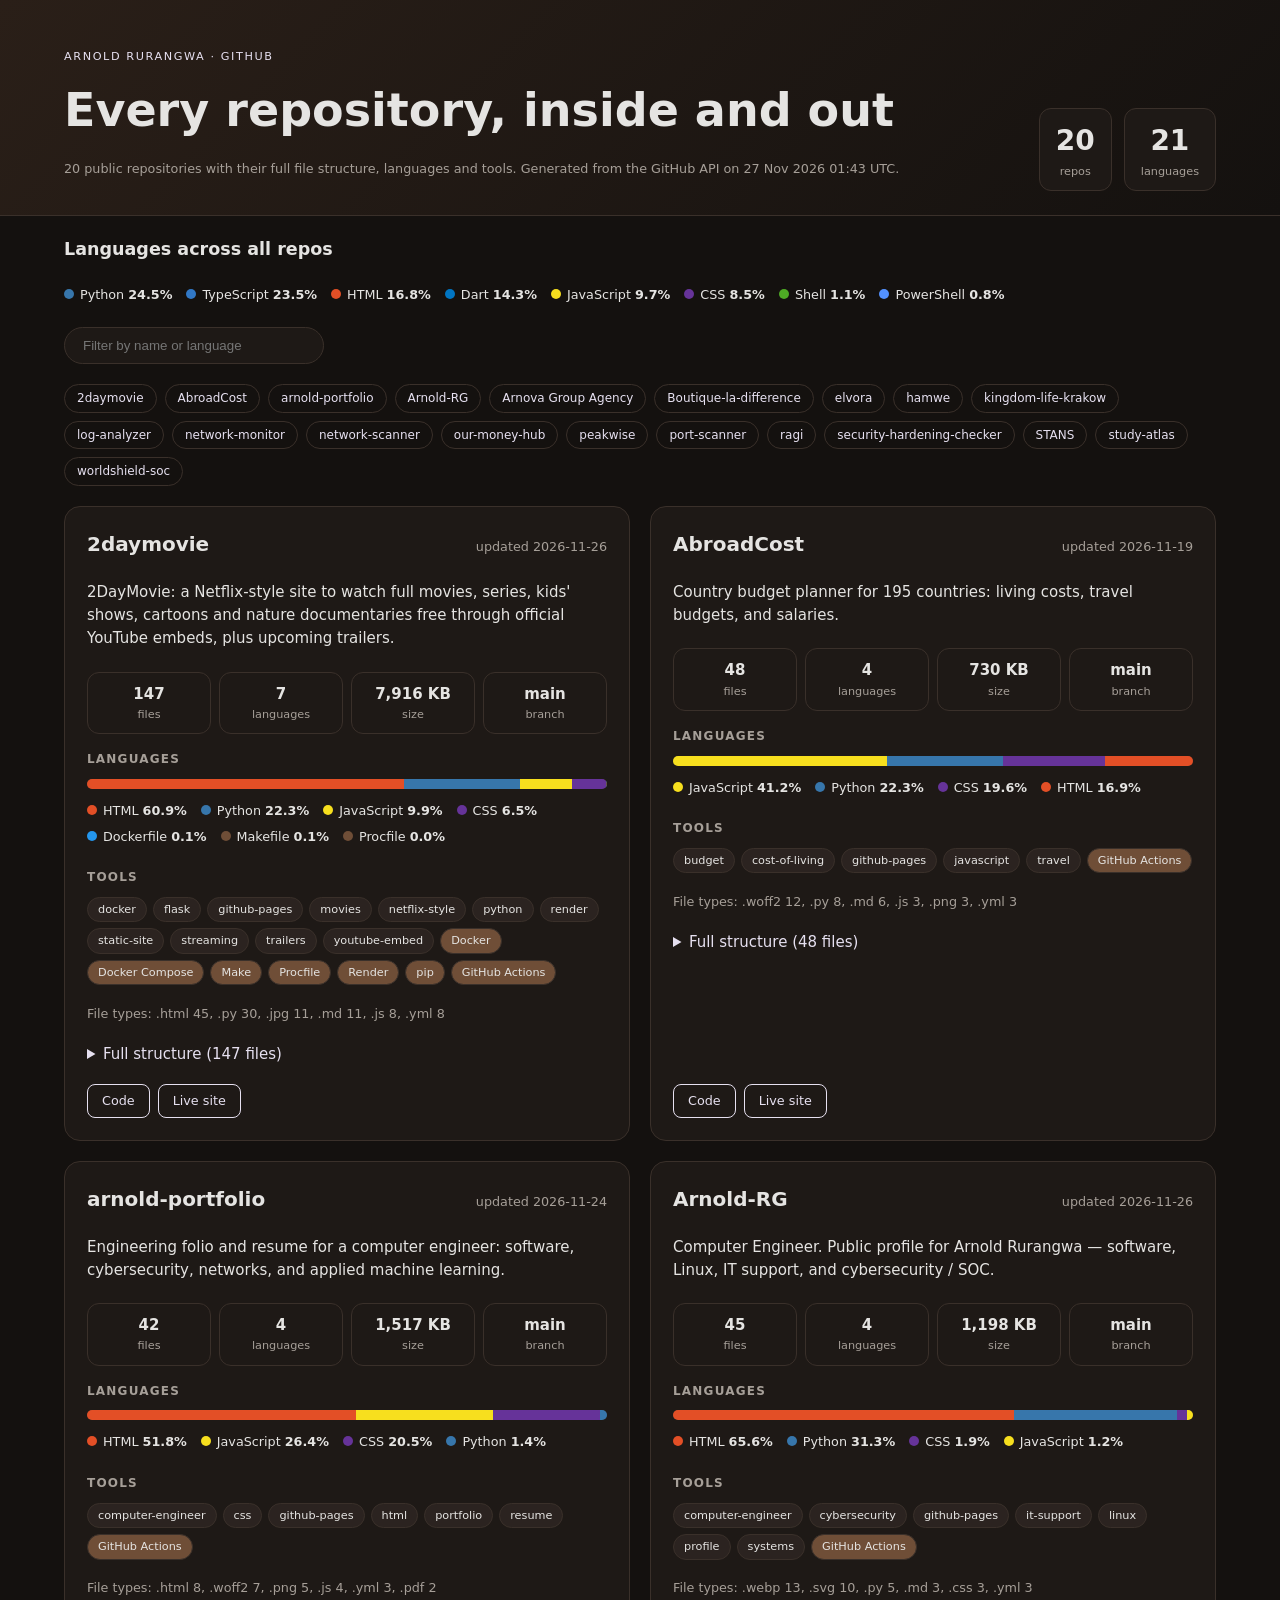
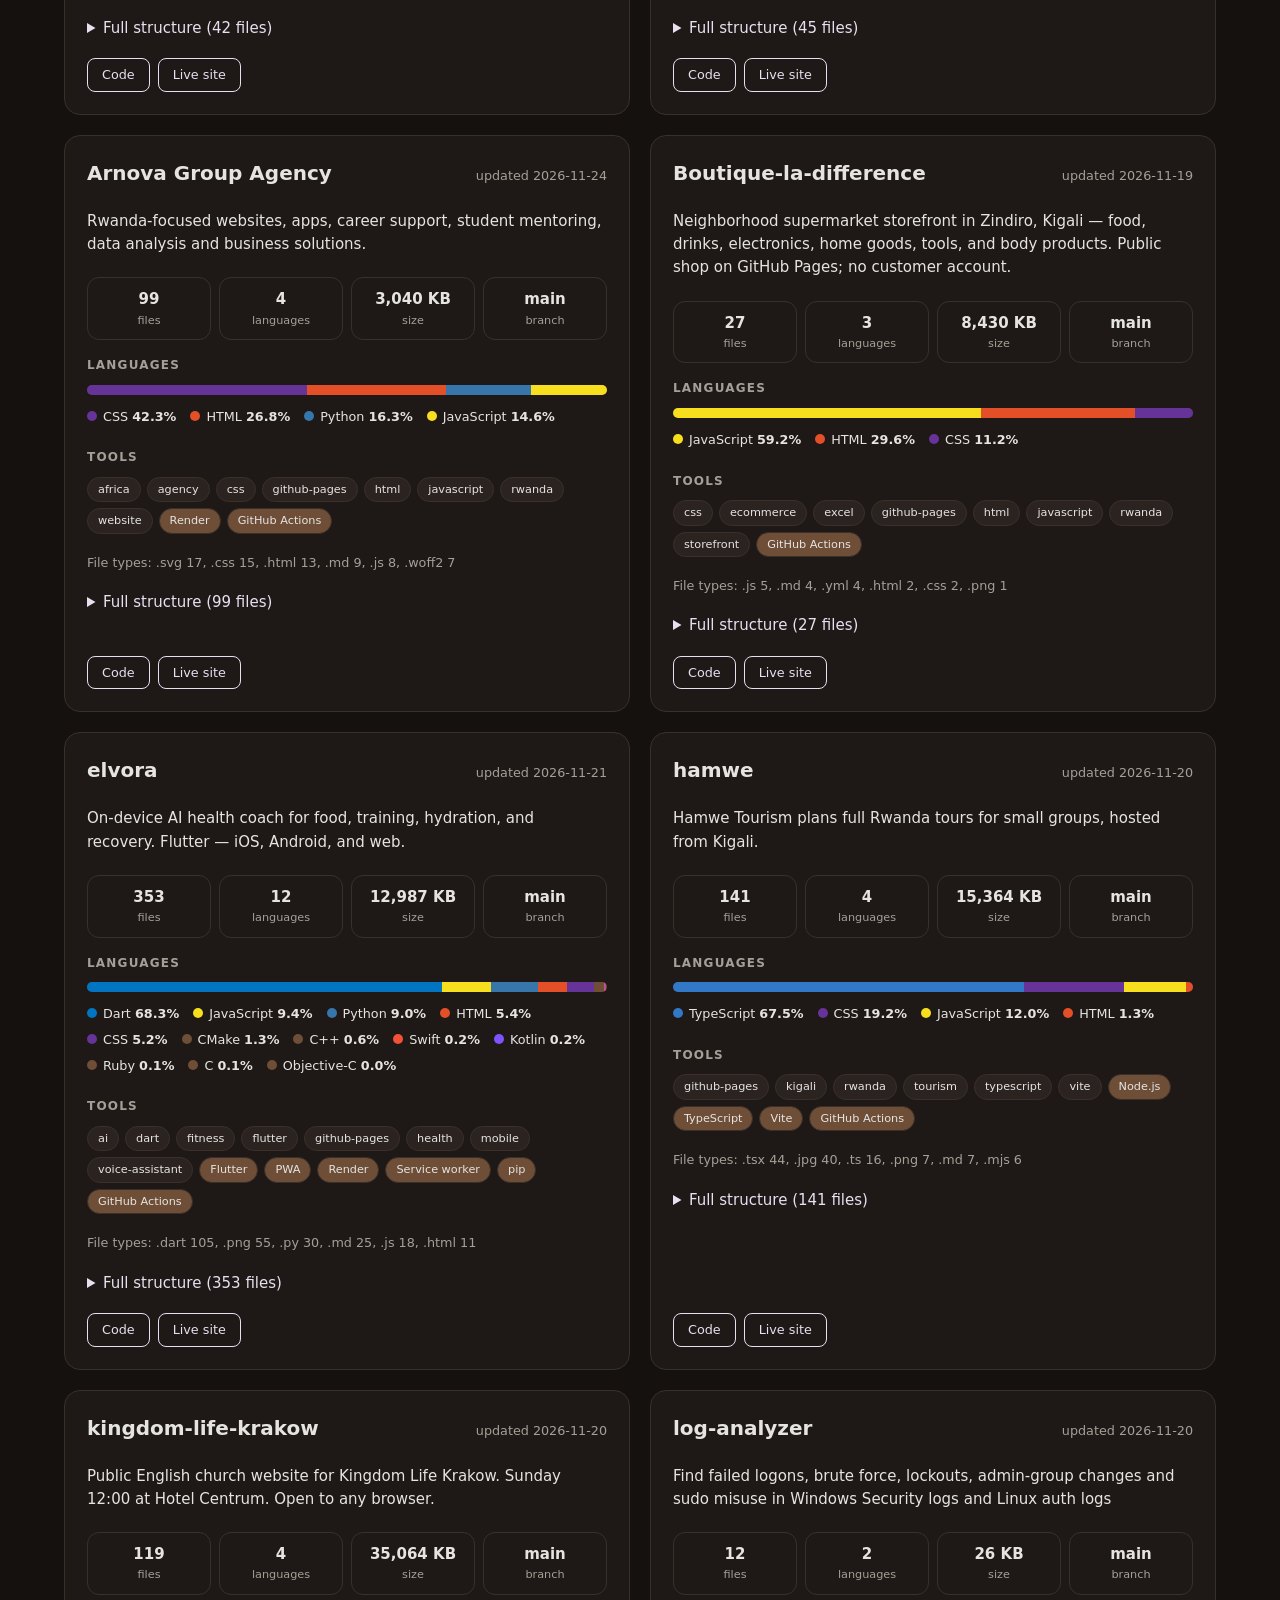
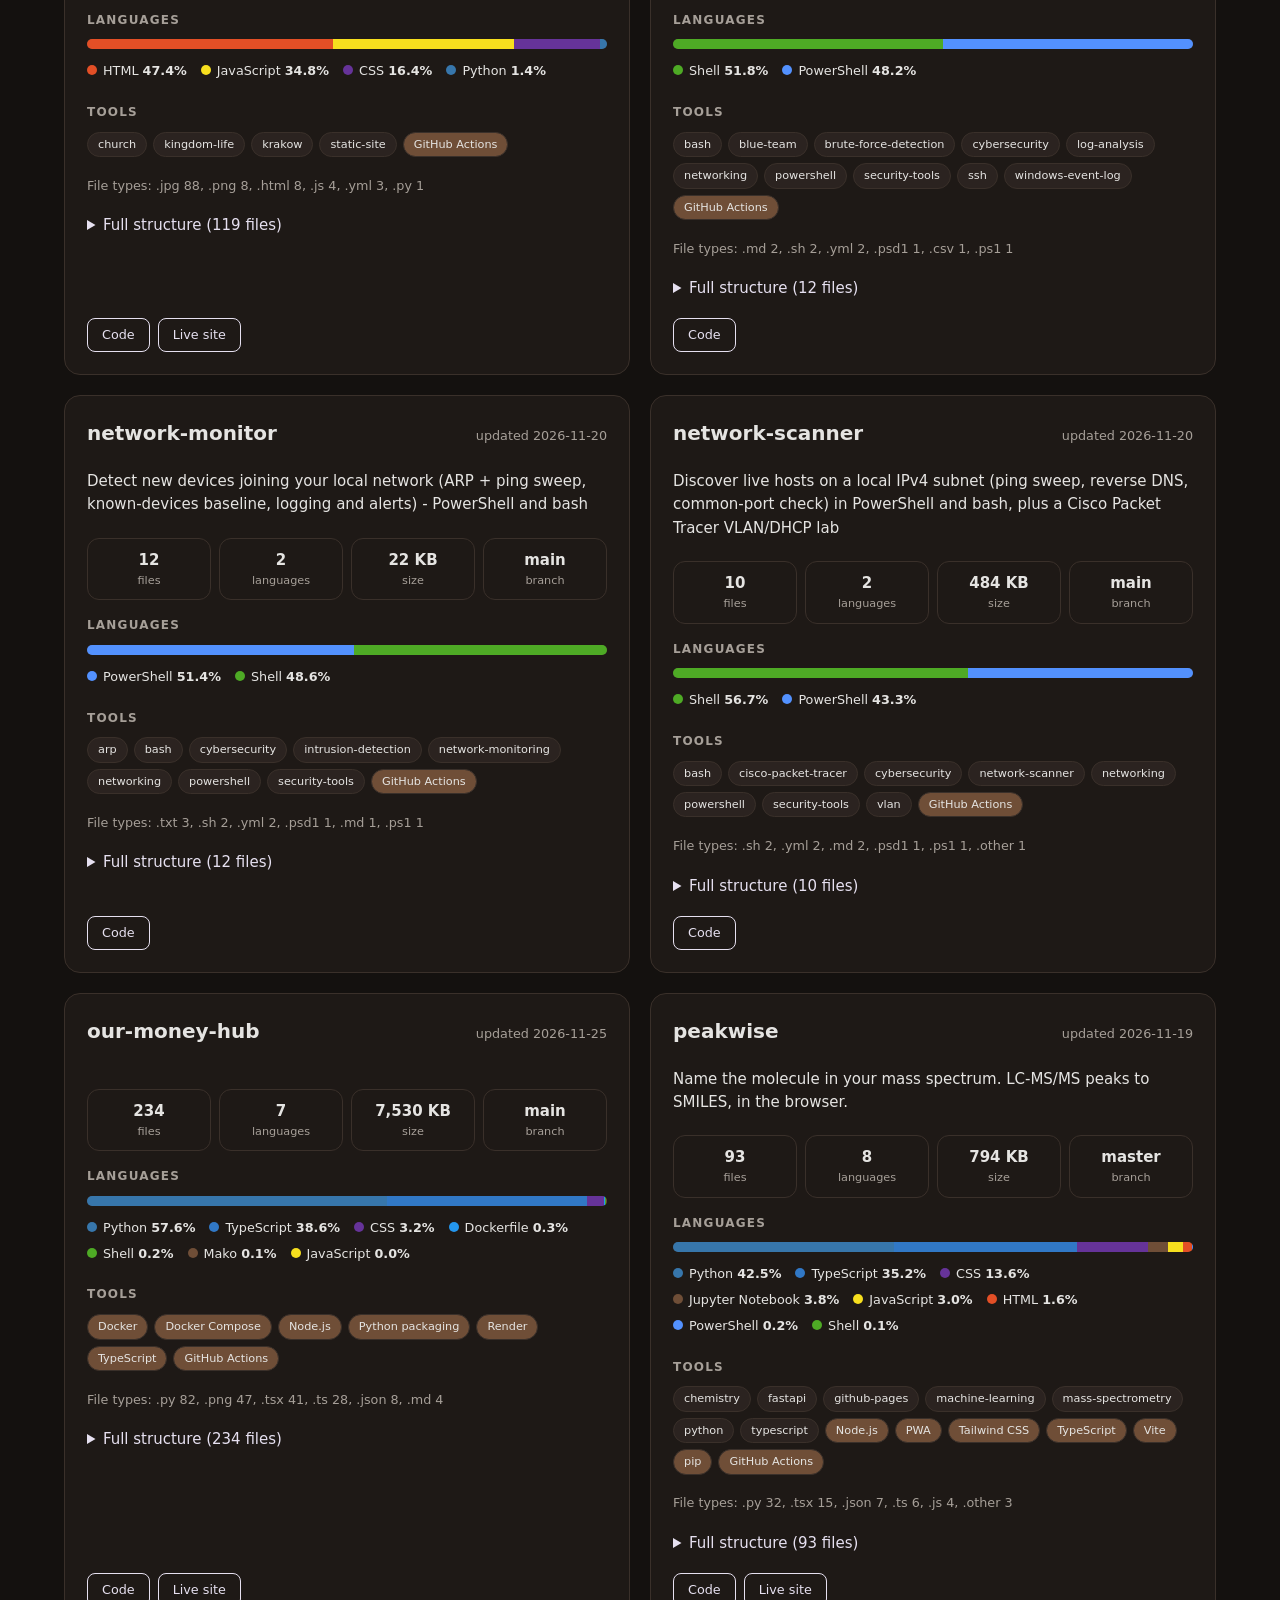
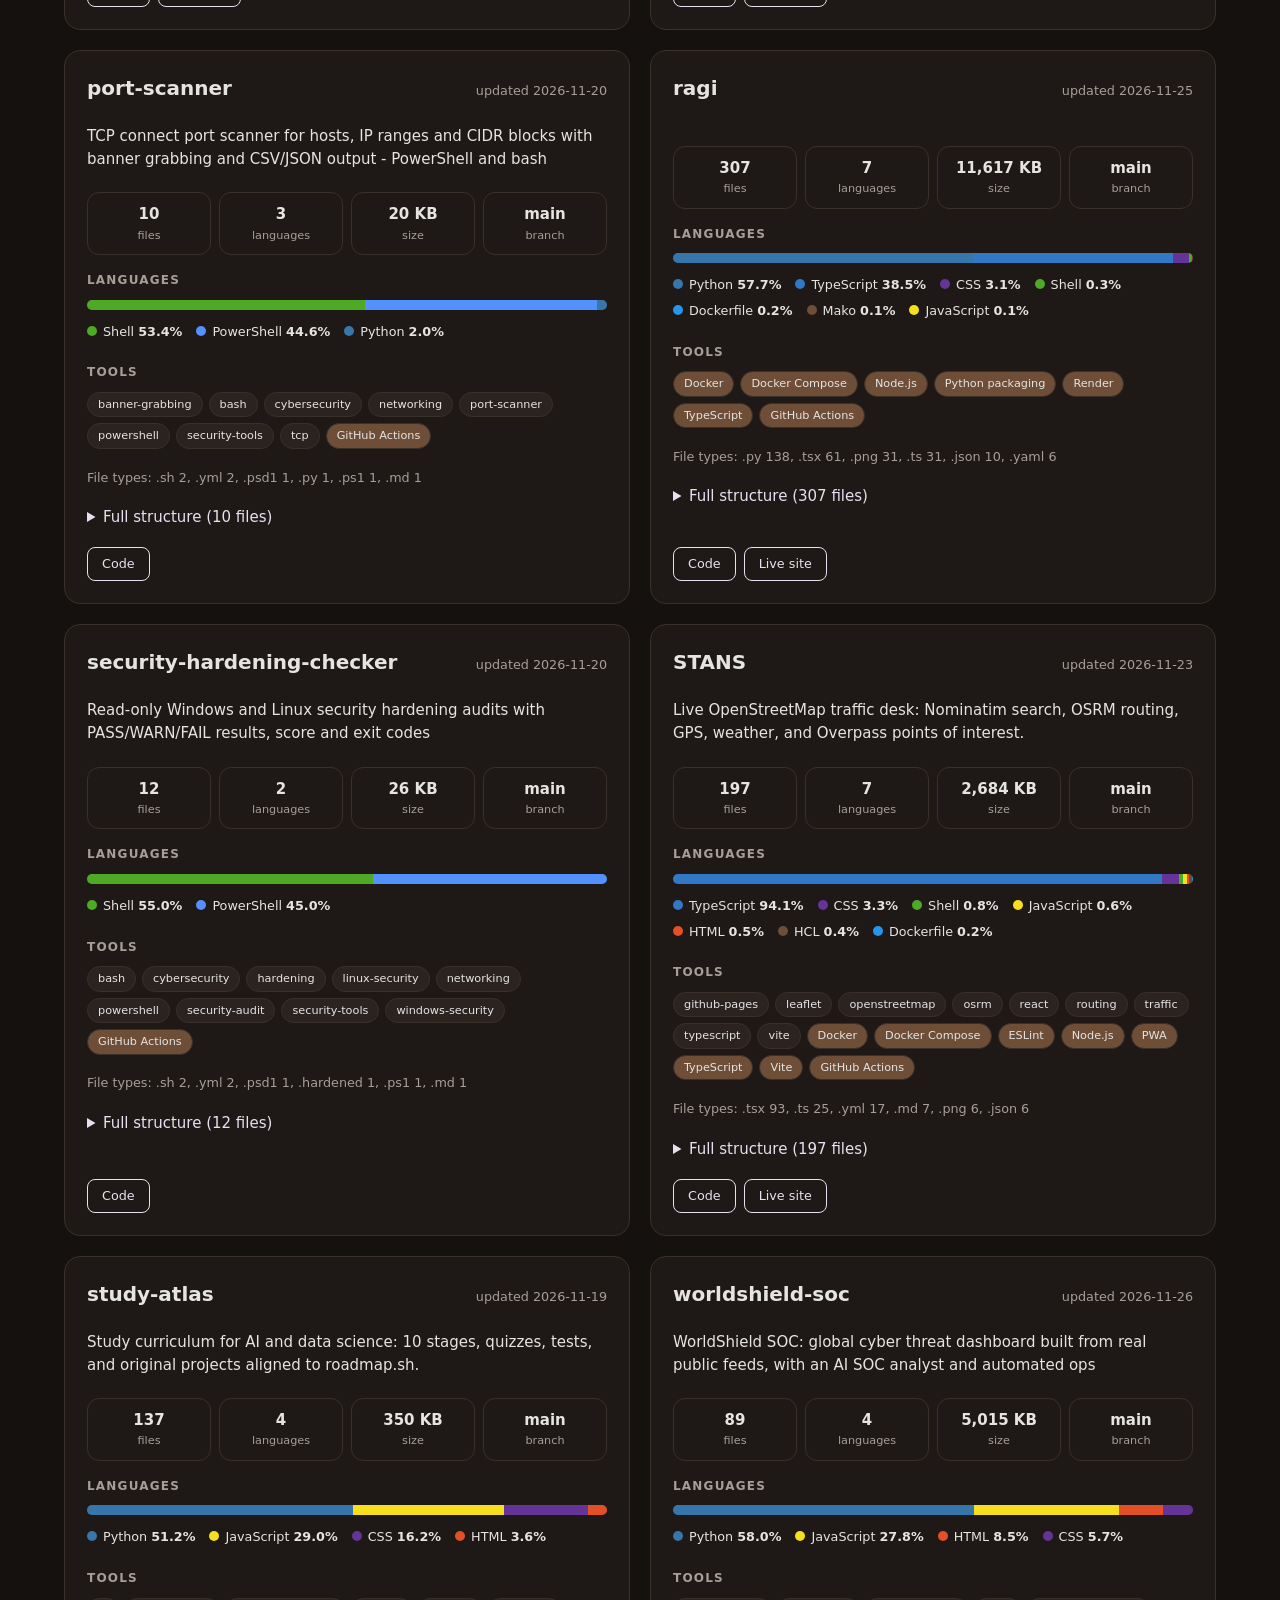
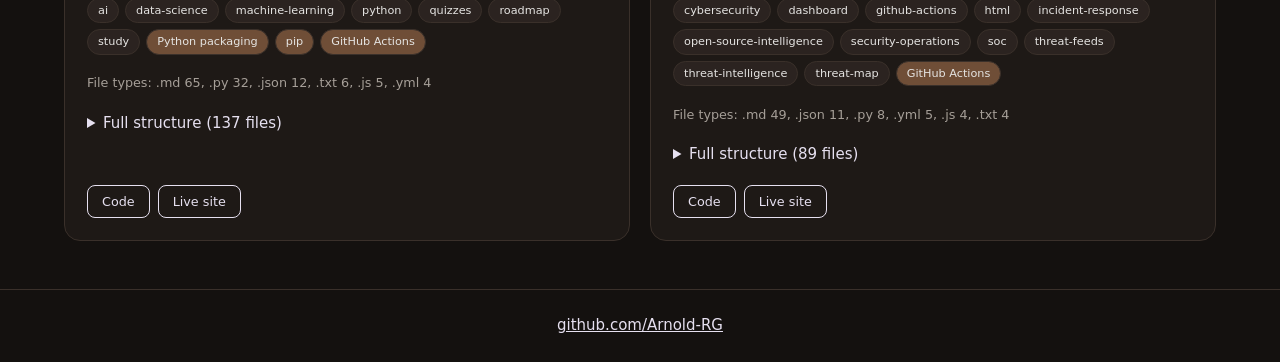
==== commit 0b38bcd2: "Update repository index" ====
--- a/overview/index.html
+++ b/overview/index.html
@@ -3,7 +3,7 @@
 <title>Arnold Rurangwa · Every repository</title>
 <link rel="stylesheet" href="overview.css"></head><body>
 <header class="top"><div><p class="eyebrow">Arnold Rurangwa · GitHub</p><h1>Every repository, inside and out</h1>
-<p class="muted">20 public repositories with their full file structure, languages and tools. Generated from the GitHub API on 26 Nov 2026 16:53 UTC.</p></div>
+<p class="muted">20 public repositories with their full file structure, languages and tools. Generated from the GitHub API on 27 Nov 2026 01:43 UTC.</p></div>
 <div class="kpis"><div><b>20</b><span>repos</span></div><div><b>21</b><span>languages</span></div></div></header>
 <section class="overall"><h3>Languages across all repos</h3><ul class="legend"><li><i style="background:#3776AB"></i>Python <b>24.5%</b></li><li><i style="background:#3178C6"></i>TypeScript <b>23.5%</b></li><li><i style="background:#E34F26"></i>HTML <b>16.8%</b></li><li><i style="background:#0175C2"></i>Dart <b>14.3%</b></li><li><i style="background:#F7DF1E"></i>JavaScript <b>9.7%</b></li><li><i style="background:#663399"></i>CSS <b>8.5%</b></li><li><i style="background:#4EAA25"></i>Shell <b>1.1%</b></li><li><i style="background:#5391FE"></i>PowerShell <b>0.8%</b></li></ul>
 <input id="q" type="search" placeholder="Filter by name or language" aria-label="Filter repositories"></section>
@@ -11,10 +11,10 @@
 <main class="grid"><article class="card" id="2daymovie" data-name="2daymovie" data-lang="html python javascript css dockerfile makefile procfile">
 <header><h2>2daymovie</h2><span class="muted">updated 2026-11-26</span></header>
 <p>2DayMovie: a Netflix-style site to watch full movies, series, kids&#x27; shows, cartoons and nature documentaries free through official YouTube embeds, plus upcoming trailers.</p>
-<div class="stats"><div><b>147</b><span>files</span></div><div><b>7</b><span>languages</span></div><div><b>7,899 KB</b><span>size</span></div><div><b>main</b><span>branch</span></div></div>
+<div class="stats"><div><b>147</b><span>files</span></div><div><b>7</b><span>languages</span></div><div><b>7,916 KB</b><span>size</span></div><div><b>main</b><span>branch</span></div></div>
 <h3>Languages</h3><div class="bar"><span style="width:60.94%;background:#E34F26" title="HTML 60.9%"></span><span style="width:22.34%;background:#3776AB" title="Python 22.3%"></span><span style="width:9.95%;background:#F7DF1E" title="JavaScript 9.9%"></span><span style="width:6.55%;background:#663399" title="CSS 6.5%"></span><span style="width:0.12%;background:#2496ED" title="Dockerfile 0.1%"></span><span style="width:0.10%;background:#6F4E37" title="Makefile 0.1%"></span><span style="width:0.01%;background:#6F4E37" title="Procfile 0.0%"></span></div><ul class="legend"><li><i style="background:#E34F26"></i>HTML <b>60.9%</b></li><li><i style="background:#3776AB"></i>Python <b>22.3%</b></li><li><i style="background:#F7DF1E"></i>JavaScript <b>9.9%</b></li><li><i style="background:#663399"></i>CSS <b>6.5%</b></li><li><i style="background:#2496ED"></i>Dockerfile <b>0.1%</b></li><li><i style="background:#6F4E37"></i>Makefile <b>0.1%</b></li><li><i style="background:#6F4E37"></i>Procfile <b>0.0%</b></li></ul>
 <h3>Tools</h3><div class="chips"><span class="chip">docker</span><span class="chip">flask</span><span class="chip">github-pages</span><span class="chip">movies</span><span class="chip">netflix-style</span><span class="chip">python</span><span class="chip">render</span><span class="chip">static-site</span><span class="chip">streaming</span><span class="chip">trailers</span><span class="chip">youtube-embed</span><span class="chip alt">Docker</span><span class="chip alt">Docker Compose</span><span class="chip alt">Make</span><span class="chip alt">Procfile</span><span class="chip alt">Render</span><span class="chip alt">pip</span><span class="chip alt">GitHub Actions</span></div>
-<p class="muted">File types: .html 45, .py 30, .md 11, .jpg 11, .yml 8, .js 8</p>
+<p class="muted">File types: .html 45, .py 30, .jpg 11, .md 11, .js 8, .yml 8</p>
 <details class="tree"><summary>Full structure (147 files)</summary><ul><li><details open><summary><span class="dir">.github/</span> <span class="muted">4 files</span></summary><ul><li><details><summary><span class="dir">workflows/</span> <span class="muted">3 files</span></summary><ul><li><span class="file">ci.yml</span></li><li><span class="file">pages.yml</span></li><li><span class="file">qa.yml</span></li></ul></details></li><li><span class="file">dependabot.yml</span></li></ul></details></li><li><details open><summary><span class="dir">.well-known/</span> <span class="muted">1 files</span></summary><ul><li><span class="file">security.txt</span></li></ul></details></li><li><details open><summary><span class="dir">data/</span> <span class="muted">2 files</span></summary><ul><li><span class="file">catalog.json</span></li><li><span class="file">trailers.json</span></li></ul></details></li><li><details open><summary><span class="dir">deploy/</span> <span class="muted">8 files</span></summary><ul><li><details><summary><span class="dir">aws/</span> <span class="muted">1 files</span></summary><ul><li><span class="file">README.md</span></li></ul></details></li><li><details><summary><span class="dir">k8s/</span> <span class="muted">3 files</span></summary><ul><li><span class="file">configmap.yaml</span></li><li><span class="file">deployment.yaml</span></li><li><span class="file">hpa-network.yaml</span></li></ul></details></li><li><details><summary><span class="dir">monitoring/</span> <span class="muted">3 files</span></summary><ul><li><details><summary><span class="dir">grafana/</span> <span class="muted">2 files</span></summary><ul><li><details><summary><span class="dir">provisioning/</span> <span class="muted">2 files</span></summary><ul><li><details><summary><span class="dir">dashboards/</span> <span class="muted">1 files</span></summary><ul><li><span class="file">dashboards.yml</span></li></ul></details></li><li><details><summary><span class="dir">datasources/</span> <span class="muted">1 files</span></summary><ul><li><span class="file">datasource.yml</span></li></ul></details></li></ul></details></li></ul></details></li><li><span class="file">prometheus.yml</span></li></ul></details></li><li><details><summary><span class="dir">nginx/</span> <span class="muted">1 files</span></summary><ul><li><span class="file">default.conf</span></li></ul></details></li></ul></details></li><li><details><summary><span class="dir">docs/</span> <span class="muted">34 files</span></summary><ul><li><details><summary><span class="dir">.well-known/</span> <span class="muted">1 files</span></summary><ul><li><span class="file">security.txt</span></li></ul></details></li><li><details><summary><span class="dir">data/</span> <span class="muted">2 files</span></summary><ul><li><span class="file">catalog.json</span></li><li><span class="file">trailers.json</span></li></ul></details></li><li><details><summary><span class="dir">explore/</span> <span class="muted">19 files</span></summary><ul><li><details><summary><span class="dir">ai/</span> <span class="muted">1 files</span></summary><ul><li><span class="file">index.html</span></li></ul></details></li><li><details><summary><span class="dir">cartoons/</span> <span class="muted">1 files</span></summary><ul><li><span class="file">index.html</span></li></ul></details></li><li><details><summary><span class="dir">genre-action/</span> <span class="muted">1 files</span></summary><ul><li><span class="file">index.html</span></li></ul></details></li><li><details><summary><span class="dir">genre-adventure/</span> <span class="muted">1 files</span></summary><ul><li><span class="file">index.html</span></li></ul></details></li><li><details><summary><span class="dir">genre-comedy/</span> <span class="muted">1 files</span></summary><ul><li><span class="file">index.html</span></li></ul></details></li><li><details><summary><span class="dir">genre-documentary/</span> <span class="muted">1 files</span></summary><ul><li><span class="file">index.html</span></li></ul></details></li><li><details><summary><span class="dir">genre-drama/</span> <span class="muted">1 files</span></summary><ul><li><span class="file">index.html</span></li></ul></details></li><li><details><summary><span class="dir">genre-horror/</span> <span class="muted">1 files</span></summary><ul><li><span class="file">index.html</span></li></ul></details></li><li><details><summary><span class="dir">genre-musical/</span> <span class="muted">1 files</span></summary><ul><li><span class="file">index.html</span></li></ul></details></li><li><details><summary><span class="dir">genre-romance/</span> <span class="muted">1 files</span></summary><ul><li><span class="file">index.html</span></li></ul></details></li><li><details><summary><span class="dir">genre-sci-fi/</span> <span class="muted">1 files</span></summary><ul><li><span class="file">index.html</span></li></ul></details></li><li><details><summary><span class="dir">genre-thriller/</span> <span class="muted">1 files</span></summary><ul><li><span class="file">index.html</span></li></ul></details></li><li><details><summary><span class="dir">genres/</span> <span class="muted">1 files</span></summary><ul><li><span class="file">index.html</span></li></ul></details></li><li><details><summary><span class="dir">kids/</span> <span class="muted">1 files</span></summary><ul><li><span class="file">index.html</span></li></ul></details></li><li><details><summary><span class="dir">movies/</span> <span class="muted">1 files</span></summary><ul><li><span class="file">index.html</span></li></ul></details></li><li><details><summary><span class="dir">series/</span> <span class="muted">1 files</span></summary><ul><li><span class="file">index.html</span></li></ul></details></li><li><details><summary><span class="dir">trailers/</span> <span class="muted">1 files</span></summary><ul><li><span class="file">index.html</span></li></ul></details></li><li><details><summary><span class="dir">wildlife/</span> <span class="muted">1 files</span></summary><ul><li><span class="file">index.html</span></li></ul></details></li><li><span class="file">index.html</span></li></ul></details></li><li><details><summary><span class="dir">static/</span> <span class="muted">7 files</span></summary><ul><li><details><summary><span class="dir">css/</span> <span class="muted">2 files</span></summary><ul><li><span class="file">404.css</span></li><li><span class="file">app.css</span></li></ul></details></li><li><details><summary><span class="dir">img/</span> <span class="muted">1 files</span></summary><ul><li><span class="file">favicon.svg</span></li></ul></details></li><li><details><summary><span class="dir">js/</span> <span class="muted">4 files</span></summary><ul><li><span class="file">app.js</span></li><li><span class="file">hero.js</span></li><li><span class="file">mobile.js</span></li><li><span class="file">search.js</span></li></ul></details></li></ul></details></li><li><span class="file">.nojekyll</span></li><li><span class="file">404.html</span></li><li><span class="file">index.html</span></li><li><span class="file">robots.txt</span></li><li><span class="file">sitemap.xml</span></li></ul></details></li><li><details><summary><span class="dir">explore/</span> <span class="muted">19 files</span></summary><ul><li><details><summary><span class="dir">ai/</span> <span class="muted">1 files</span></summary><ul><li><span class="file">index.html</span></li></ul></details></li><li><details><summary><span class="dir">cartoons/</span> <span class="muted">1 files</span></summary><ul><li><span class="file">index.html</span></li></ul></details></li><li><details><summary><span class="dir">genre-action/</span> <span class="muted">1 files</span></summary><ul><li><span class="file">index.html</span></li></ul></details></li><li><details><summary><span class="dir">genre-adventure/</span> <span class="muted">1 files</span></summary><ul><li><span class="file">index.html</span></li></ul></details></li><li><details><summary><span class="dir">genre-comedy/</span> <span class="muted">1 files</span></summary><ul><li><span class="file">index.html</span></li></ul></details></li><li><details><summary><span class="dir">genre-documentary/</span> <span class="muted">1 files</span></summary><ul><li><span class="file">index.html</span></li></ul></details></li><li><details><summary><span class="dir">genre-drama/</span> <span class="muted">1 files</span></summary><ul><li><span class="file">index.html</span></li></ul></details></li><li><details><summary><span class="dir">genre-horror/</span> <span class="muted">1 files</span></summary><ul><li><span class="file">index.html</span></li></ul></details></li><li><details><summary><span class="dir">genre-musical/</span> <span class="muted">1 files</span></summary><ul><li><span class="file">index.html</span></li></ul></details></li><li><details><summary><span class="dir">genre-romance/</span> <span class="muted">1 files</span></summary><ul><li><span class="file">index.html</span></li></ul></details></li><li><details><summary><span class="dir">genre-sci-fi/</span> <span class="muted">1 files</span></summary><ul><li><span class="file">index.html</span></li></ul></details></li><li><details><summary><span class="dir">genre-thriller/</span> <span class="muted">1 files</span></summary><ul><li><span class="file">index.html</span></li></ul></details></li><li><details><summary><span class="dir">genres/</span> <span class="muted">1 files</span></summary><ul><li><span class="file">index.html</span></li></ul></details></li><li><details><summary><span class="dir">kids/</span> <span class="muted">1 files</span></summary><ul><li><span class="file">index.html</span></li></ul></details></li><li><details><summary><span class="dir">movies/</span> <span class="muted">1 files</span></summary><ul><li><span class="file">index.html</span></li></ul></details></li><li><details><summary><span class="dir">series/</span> <span class="muted">1 files</span></summary><ul><li><span class="file">index.html</span></li></ul></details></li><li><details><summary><span class="dir">trailers/</span> <span class="muted">1 files</span></summary><ul><li><span class="file">index.html</span></li></ul></details></li><li><details><summary><span class="dir">wildlife/</span> <span class="muted">1 files</span></summary><ul><li><span class="file">index.html</span></li></ul></details></li><li><span class="file">index.html</span></li></ul></details></li><li><details><summary><span class="dir">qa/</span> <span class="muted">17 files</span></summary><ul><li><details><summary><span class="dir">screenshots/</span> <span class="muted">11 files</span></summary><ul><li><span class="file">1-hero.jpg</span></li><li><span class="file">10-mobile-volume.jpg</span></li><li><span class="file">12-footer-privacy.jpg</span></li><li><span class="file">13-click-to-load.jpg</span></li><li><span class="file">2-control-bar.jpg</span></li><li><span class="file">3-volume-open.jpg</span></li><li><span class="file">4-dim.jpg</span></li><li><span class="file">5-bright.jpg</span></li><li><span class="file">6-size-compact.jpg</span></li><li><span class="file">7-size-full.jpg</span></li><li><span class="file">9-mobile.jpg</span></li></ul></details></li><li><span class="file">cls_check.py</span></li><li><span class="file">QA-CHECKLIST.md</span></li><li><span class="file">README.md</span></li><li><span class="file">security-review.md</span></li><li><span class="file">security-scope.md</span></li><li><span class="file">video-check-results.md</span></li></ul></details></li><li><details open><summary><span class="dir">scripts/</span> <span class="muted">6 files</span></summary><ul><li><span class="file">build_catalog.py</span></li><li><span class="file">build_trailers.py</span></li><li><span class="file">check_videos.py</span></li><li><span class="file">export_site.py</span></li><li><span class="file">requirements.txt</span></li><li><span class="file">validate_catalog.py</span></li></ul></details></li><li><details open><summary><span class="dir">static/</span> <span class="muted">7 files</span></summary><ul><li><details><summary><span class="dir">css/</span> <span class="muted">2 files</span></summary><ul><li><span class="file">404.css</span></li><li><span class="file">app.css</span></li></ul></details></li><li><details><summary><span class="dir">img/</span> <span class="muted">1 files</span></summary><ul><li><span class="file">favicon.svg</span></li></ul></details></li><li><details><summary><span class="dir">js/</span> <span class="muted">4 files</span></summary><ul><li><span class="file">app.js</span></li><li><span class="file">hero.js</span></li><li><span class="file">mobile.js</span></li><li><span class="file">search.js</span></li></ul></details></li></ul></details></li><li><details open><summary><span class="dir">templates/</span> <span class="muted">3 files</span></summary><ul><li><span class="file">404.html</span></li><li><span class="file">explore.html</span></li><li><span class="file">index.html</span></li></ul></details></li><li><details><summary><span class="dir">tests/</span> <span class="muted">23 files</span></summary><ul><li><details><summary><span class="dir">e2e/</span> <span class="muted">2 files</span></summary><ul><li><span class="file">__init__.py</span></li><li><span class="file">test_desktop_playback.py</span></li></ul></details></li><li><details><summary><span class="dir">fixtures/</span> <span class="muted">1 files</span></summary><ul><li><span class="file">README.md</span></li></ul></details></li><li><span class="file">conftest.py</span></li><li><span class="file">helpers.py</span></li><li><span class="file">test_app.py</span></li><li><span class="file">test_catalog_schema.py</span></li><li><span class="file">test_cls.py</span></li><li><span class="file">test_desktop_trailers.py</span></li><li><span class="file">test_exposure.py</span></li><li><span class="file">test_hero_controls.py</span></li><li><span class="file">test_iframes.py</span></li><li><span class="file">test_leaks.py</span></li><li><span class="file">test_live_background.py</span></li><li><span class="file">test_mobile_hero.py</span></li><li><span class="file">test_mobile_nav.py</span></li><li><span class="file">test_routes.py</span></li><li><span class="file">test_search.py</span></li><li><span class="file">test_security_headers.py</span></li><li><span class="file">test_security_scope.py</span></li><li><span class="file">test_sentinel_fixes.py</span></li><li><span class="file">test_seo.py</span></li><li><span class="file">test_trailers_schema.py</span></li></ul></details></li><li><span class="file">.dockerignore</span></li><li><span class="file">.env.example</span></li><li><span class="file">.gitignore</span></li><li><span class="file">404.html</span></li><li><span class="file">app.py</span></li><li><span class="file">DEVOPS.md</span></li><li><span class="file">docker-compose.yml</span></li><li><span class="file">Dockerfile</span></li><li><span class="file">fly.toml</span></li><li><span class="file">index.html</span></li><li><span class="file">LICENSE</span></li><li><span class="file">Makefile</span></li><li><span class="file">Procfile</span></li><li><span class="file">pytest.ini</span></li><li><span class="file">README.md</span></li><li><span class="file">render.yaml</span></li><li><span class="file">requirements-dev.txt</span></li><li><span class="file">requirements.txt</span></li><li><span class="file">robots.txt</span></li><li><span class="file">SECURITY.md</span></li><li><span class="file">seo.py</span></li><li><span class="file">sitemap.xml</span></li><li><span class="file">THIRD_PARTY_NOTICES.md</span></li></ul></details>
 <footer><a class="btn" href="https://github.com/Arnold-RG/2daymovie">Code</a> <a class="btn" href="https://twodaymovie-site.onrender.com">Live site</a></footer>
 </article><article class="card" id="AbroadCost" data-name="abroadcost" data-lang="javascript python css html">
@@ -32,16 +32,16 @@
 <div class="stats"><div><b>42</b><span>files</span></div><div><b>4</b><span>languages</span></div><div><b>1,517 KB</b><span>size</span></div><div><b>main</b><span>branch</span></div></div>
 <h3>Languages</h3><div class="bar"><span style="width:51.77%;background:#E34F26" title="HTML 51.8%"></span><span style="width:26.36%;background:#F7DF1E" title="JavaScript 26.4%"></span><span style="width:20.50%;background:#663399" title="CSS 20.5%"></span><span style="width:1.37%;background:#3776AB" title="Python 1.4%"></span></div><ul class="legend"><li><i style="background:#E34F26"></i>HTML <b>51.8%</b></li><li><i style="background:#F7DF1E"></i>JavaScript <b>26.4%</b></li><li><i style="background:#663399"></i>CSS <b>20.5%</b></li><li><i style="background:#3776AB"></i>Python <b>1.4%</b></li></ul>
 <h3>Tools</h3><div class="chips"><span class="chip">computer-engineer</span><span class="chip">css</span><span class="chip">github-pages</span><span class="chip">html</span><span class="chip">portfolio</span><span class="chip">resume</span><span class="chip alt">GitHub Actions</span></div>
-<p class="muted">File types: .html 8, .woff2 7, .png 5, .js 4, .yml 3, .md 2</p>
+<p class="muted">File types: .html 8, .woff2 7, .png 5, .js 4, .yml 3, .pdf 2</p>
 <details class="tree"><summary>Full structure (42 files)</summary><ul><li><details open><summary><span class="dir">.github/</span> <span class="muted">3 files</span></summary><ul><li><details><summary><span class="dir">workflows/</span> <span class="muted">2 files</span></summary><ul><li><span class="file">pages.yml</span></li><li><span class="file">quality.yml</span></li></ul></details></li><li><span class="file">dependabot.yml</span></li></ul></details></li><li><details><summary><span class="dir">assets/</span> <span class="muted">18 files</span></summary><ul><li><details><summary><span class="dir">fonts/</span> <span class="muted">7 files</span></summary><ul><li><span class="file">fraunces-italic-latin-ext.woff2</span></li><li><span class="file">fraunces-italic-latin.woff2</span></li><li><span class="file">fraunces-roman-latin-ext.woff2</span></li><li><span class="file">fraunces-roman-latin.woff2</span></li><li><span class="file">plex-mono-latin.woff2</span></li><li><span class="file">source-sans-3-latin-ext.woff2</span></li><li><span class="file">source-sans-3-latin.woff2</span></li></ul></details></li><li><details><summary><span class="dir">site/</span> <span class="muted">2 files</span></summary><ul><li><span class="file">site-base.css</span></li><li><span class="file">site-secure.js</span></li></ul></details></li><li><span class="file">grain.png</span></li><li><span class="file">hero-atmosphere.jpg</span></li><li><span class="file">hero-atmosphere.png</span></li><li><span class="file">logo.png</span></li><li><span class="file">main.js</span></li><li><span class="file">portrait.png</span></li><li><span class="file">Rurangwa-Arnold-Resume.pdf</span></li><li><span class="file">stage.js</span></li><li><span class="file">styles.css</span></li></ul></details></li><li><details open><summary><span class="dir">demos/</span> <span class="muted">4 files</span></summary><ul><li><details><summary><span class="dir">arnova/</span> <span class="muted">4 files</span></summary><ul><li><span class="file">index.html</span></li><li><span class="file">la-belle-boutique.html</span></li><li><span class="file">marine-coffee.html</span></li><li><span class="file">nik-salon.html</span></li></ul></details></li></ul></details></li><li><details open><summary><span class="dir">Folio/</span> <span class="muted">4 files</span></summary><ul><li><span class="file">index.html</span></li><li><span class="file">logo.png</span></li><li><span class="file">Rurangwa-Arnold-Resume.pdf</span></li><li><span class="file">script.js</span></li></ul></details></li><li><details open><summary><span class="dir">scripts/</span> <span class="muted">3 files</span></summary><ul><li><span class="file">check-published.mjs</span></li><li><span class="file">check-published.test.mjs</span></li><li><span class="file">verify_site.py</span></li></ul></details></li><li><span class="file">.gitignore</span></li><li><span class="file">.nojekyll</span></li><li><span class="file">404.html</span></li><li><span class="file">index.html</span></li><li><span class="file">LICENSE</span></li><li><span class="file">README.md</span></li><li><span class="file">resume.html</span></li><li><span class="file">robots.txt</span></li><li><span class="file">SECURITY.md</span></li><li><span class="file">sitemap.xml</span></li></ul></details>
 <footer><a class="btn" href="https://github.com/Arnold-RG/arnold-portfolio">Code</a> <a class="btn" href="https://arnold-rg.github.io/arnold-portfolio/">Live site</a></footer>
 </article><article class="card" id="Arnold-RG" data-name="arnold-rg" data-lang="html python css javascript">
 <header><h2>Arnold-RG</h2><span class="muted">updated 2026-11-26</span></header>
 <p>Computer Engineer. Public profile for Arnold Rurangwa — software, Linux, IT support, and cybersecurity / SOC.</p>
-<div class="stats"><div><b>45</b><span>files</span></div><div><b>4</b><span>languages</span></div><div><b>1,197 KB</b><span>size</span></div><div><b>main</b><span>branch</span></div></div>
-<h3>Languages</h3><div class="bar"><span style="width:65.55%;background:#E34F26" title="HTML 65.5%"></span><span style="width:31.32%;background:#3776AB" title="Python 31.3%"></span><span style="width:1.93%;background:#663399" title="CSS 1.9%"></span><span style="width:1.20%;background:#F7DF1E" title="JavaScript 1.2%"></span></div><ul class="legend"><li><i style="background:#E34F26"></i>HTML <b>65.5%</b></li><li><i style="background:#3776AB"></i>Python <b>31.3%</b></li><li><i style="background:#663399"></i>CSS <b>1.9%</b></li><li><i style="background:#F7DF1E"></i>JavaScript <b>1.2%</b></li></ul>
+<div class="stats"><div><b>45</b><span>files</span></div><div><b>4</b><span>languages</span></div><div><b>1,198 KB</b><span>size</span></div><div><b>main</b><span>branch</span></div></div>
+<h3>Languages</h3><div class="bar"><span style="width:65.56%;background:#E34F26" title="HTML 65.6%"></span><span style="width:31.31%;background:#3776AB" title="Python 31.3%"></span><span style="width:1.93%;background:#663399" title="CSS 1.9%"></span><span style="width:1.20%;background:#F7DF1E" title="JavaScript 1.2%"></span></div><ul class="legend"><li><i style="background:#E34F26"></i>HTML <b>65.6%</b></li><li><i style="background:#3776AB"></i>Python <b>31.3%</b></li><li><i style="background:#663399"></i>CSS <b>1.9%</b></li><li><i style="background:#F7DF1E"></i>JavaScript <b>1.2%</b></li></ul>
 <h3>Tools</h3><div class="chips"><span class="chip">computer-engineer</span><span class="chip">cybersecurity</span><span class="chip">github-pages</span><span class="chip">it-support</span><span class="chip">linux</span><span class="chip">profile</span><span class="chip">systems</span><span class="chip alt">GitHub Actions</span></div>
-<p class="muted">File types: .webp 13, .svg 10, .py 5, .yml 3, .md 3, .css 3</p>
+<p class="muted">File types: .webp 13, .svg 10, .py 5, .md 3, .css 3, .yml 3</p>
 <details class="tree"><summary>Full structure (45 files)</summary><ul><li><details open><summary><span class="dir">.github/</span> <span class="muted">3 files</span></summary><ul><li><details><summary><span class="dir">workflows/</span> <span class="muted">2 files</span></summary><ul><li><span class="file">update-dashboard.yml</span></li><li><span class="file">update-repo-index.yml</span></li></ul></details></li><li><span class="file">dependabot.yml</span></li></ul></details></li><li><details><summary><span class="dir">assets/</span> <span class="muted">17 files</span></summary><ul><li><details><summary><span class="dir">projects/</span> <span class="muted">13 files</span></summary><ul><li><span class="file">2daymovie.webp</span></li><li><span class="file">AbroadCost.webp</span></li><li><span class="file">Boutique-la-difference.webp</span></li><li><span class="file">elvora.webp</span></li><li><span class="file">hamwe.webp</span></li><li><span class="file">kingdom-life-krakow.webp</span></li><li><span class="file">our-money-hub.webp</span></li><li><span class="file">peakwise.webp</span></li><li><span class="file">ragi.webp</span></li><li><span class="file">STANS.webp</span></li><li><span class="file">study-atlas.webp</span></li><li><span class="file">vira.webp</span></li><li><span class="file">worldshield-soc.webp</span></li></ul></details></li><li><details><summary><span class="dir">vira/</span> <span class="muted">2 files</span></summary><ul><li><span class="file">vira-base.css</span></li><li><span class="file">vira-secure.js</span></li></ul></details></li><li><span class="file">header.svg</span></li><li><span class="file">stats.svg</span></li></ul></details></li><li><details open><summary><span class="dir">dashboard/</span> <span class="muted">9 files</span></summary><ul><li><span class="file">activity.svg</span></li><li><span class="file">badge-dormant.svg</span></li><li><span class="file">badge-in-progress.svg</span></li><li><span class="file">badge-live-in-dev.svg</span></li><li><span class="file">badge-live.svg</span></li><li><span class="file">data.json</span></li><li><span class="file">kpis.svg</span></li><li><span class="file">languages.svg</span></li><li><span class="file">status.svg</span></li></ul></details></li><li><details open><summary><span class="dir">docs/</span> <span class="muted">1 files</span></summary><ul><li><span class="file">screenshot-profile.jpg</span></li></ul></details></li><li><details open><summary><span class="dir">overview/</span> <span class="muted">3 files</span></summary><ul><li><span class="file">index.html</span></li><li><span class="file">overview.css</span></li><li><span class="file">overview.js</span></li></ul></details></li><li><details open><summary><span class="dir">scripts/</span> <span class="muted">5 files</span></summary><ul><li><span class="file">build_overview.py</span></li><li><span class="file">collect_dashboard.py</span></li><li><span class="file">render_preview.py</span></li><li><span class="file">render_site.py</span></li><li><span class="file">update_repo_index.py</span></li></ul></details></li><li><span class="file">.gitignore</span></li><li><span class="file">.nojekyll</span></li><li><span class="file">index.html</span></li><li><span class="file">README.md</span></li><li><span class="file">security-tools.md</span></li><li><span class="file">SECURITY.md</span></li><li><span class="file">styles.css</span></li></ul></details>
 <footer><a class="btn" href="https://github.com/Arnold-RG/Arnold-RG">Code</a> <a class="btn" href="https://arnold-rg.github.io/Arnold-RG/">Live site</a></footer>
 </article><article class="card" id="arnova-group" data-name="arnova-group" data-lang="css html python javascript">
@@ -59,7 +59,7 @@
 <div class="stats"><div><b>27</b><span>files</span></div><div><b>3</b><span>languages</span></div><div><b>8,430 KB</b><span>size</span></div><div><b>main</b><span>branch</span></div></div>
 <h3>Languages</h3><div class="bar"><span style="width:59.22%;background:#F7DF1E" title="JavaScript 59.2%"></span><span style="width:29.56%;background:#E34F26" title="HTML 29.6%"></span><span style="width:11.22%;background:#663399" title="CSS 11.2%"></span></div><ul class="legend"><li><i style="background:#F7DF1E"></i>JavaScript <b>59.2%</b></li><li><i style="background:#E34F26"></i>HTML <b>29.6%</b></li><li><i style="background:#663399"></i>CSS <b>11.2%</b></li></ul>
 <h3>Tools</h3><div class="chips"><span class="chip">css</span><span class="chip">ecommerce</span><span class="chip">excel</span><span class="chip">github-pages</span><span class="chip">html</span><span class="chip">javascript</span><span class="chip">rwanda</span><span class="chip">storefront</span><span class="chip alt">GitHub Actions</span></div>
-<p class="muted">File types: .js 5, .md 4, .yml 4, .css 2, .html 2, .png 1</p>
+<p class="muted">File types: .js 5, .md 4, .yml 4, .html 2, .css 2, .png 1</p>
 <details class="tree"><summary>Full structure (27 files)</summary><ul><li><details open><summary><span class="dir">.github/</span> <span class="muted">4 files</span></summary><ul><li><details><summary><span class="dir">tests/</span> <span class="muted">1 files</span></summary><ul><li><span class="file">static-site.mjs</span></li></ul></details></li><li><details><summary><span class="dir">workflows/</span> <span class="muted">2 files</span></summary><ul><li><span class="file">cross-platform-website.yml</span></li><li><span class="file">pages.yml</span></li></ul></details></li><li><span class="file">dependabot.yml</span></li></ul></details></li><li><details open><summary><span class="dir">assets/</span> <span class="muted">9 files</span></summary><ul><li><details><summary><span class="dir">css/</span> <span class="muted">1 files</span></summary><ul><li><span class="file">site.css</span></li></ul></details></li><li><details><summary><span class="dir">js/</span> <span class="muted">4 files</span></summary><ul><li><span class="file">chat-form.js</span></li><li><span class="file">data.js</span></li><li><span class="file">help-chat.js</span></li><li><span class="file">store.js</span></li></ul></details></li><li><details><summary><span class="dir">vira/</span> <span class="muted">2 files</span></summary><ul><li><span class="file">vira-base.css</span></li><li><span class="file">vira-secure.js</span></li></ul></details></li><li><span class="file">favicon.svg</span></li><li><span class="file">og.png</span></li></ul></details></li><li><details open><summary><span class="dir">data/</span> <span class="muted">3 files</span></summary><ul><li><span class="file">catalog.template.csv</span></li><li><span class="file">products.json</span></li><li><span class="file">README.md</span></li></ul></details></li><li><details open><summary><span class="dir">docs/</span> <span class="muted">1 files</span></summary><ul><li><span class="file">CROSS_PLATFORM.md</span></li></ul></details></li><li><span class="file">.gitignore</span></li><li><span class="file">404.html</span></li><li><span class="file">_config.yml</span></li><li><span class="file">index.html</span></li><li><span class="file">LICENSE</span></li><li><span class="file">README.md</span></li><li><span class="file">robots.txt</span></li><li><span class="file">SECURITY.md</span></li><li><span class="file">site.webmanifest</span></li><li><span class="file">sitemap.xml</span></li></ul></details>
 <footer><a class="btn" href="https://github.com/Arnold-RG/Boutique-la-difference">Code</a> <a class="btn" href="https://arnold-rg.github.io/Boutique-la-difference/">Live site</a></footer>
 </article><article class="card" id="elvora" data-name="elvora" data-lang="dart javascript python html css cmake c++ swift kotlin ruby c objective-c">
@@ -77,7 +77,7 @@
 <div class="stats"><div><b>141</b><span>files</span></div><div><b>4</b><span>languages</span></div><div><b>15,364 KB</b><span>size</span></div><div><b>main</b><span>branch</span></div></div>
 <h3>Languages</h3><div class="bar"><span style="width:67.52%;background:#3178C6" title="TypeScript 67.5%"></span><span style="width:19.18%;background:#663399" title="CSS 19.2%"></span><span style="width:12.01%;background:#F7DF1E" title="JavaScript 12.0%"></span><span style="width:1.29%;background:#E34F26" title="HTML 1.3%"></span></div><ul class="legend"><li><i style="background:#3178C6"></i>TypeScript <b>67.5%</b></li><li><i style="background:#663399"></i>CSS <b>19.2%</b></li><li><i style="background:#F7DF1E"></i>JavaScript <b>12.0%</b></li><li><i style="background:#E34F26"></i>HTML <b>1.3%</b></li></ul>
 <h3>Tools</h3><div class="chips"><span class="chip">github-pages</span><span class="chip">kigali</span><span class="chip">rwanda</span><span class="chip">tourism</span><span class="chip">typescript</span><span class="chip">vite</span><span class="chip alt">Node.js</span><span class="chip alt">TypeScript</span><span class="chip alt">Vite</span><span class="chip alt">GitHub Actions</span></div>
-<p class="muted">File types: .tsx 44, .jpg 40, .ts 16, .png 7, .md 7, .yml 6</p>
+<p class="muted">File types: .tsx 44, .jpg 40, .ts 16, .png 7, .md 7, .mjs 6</p>
 <details class="tree"><summary>Full structure (141 files)</summary><ul><li><details><summary><span class="dir">.github/</span> <span class="muted">19 files</span></summary><ul><li><details><summary><span class="dir">assets/</span> <span class="muted">12 files</span></summary><ul><li><span class="file">01-home.jpg</span></li><li><span class="file">02-tours.jpg</span></li><li><span class="file">03-tour-detail.jpg</span></li><li><span class="file">04-destinations.jpg</span></li><li><span class="file">05-activities.jpg</span></li><li><span class="file">06-album.jpg</span></li><li><span class="file">07-plan.jpg</span></li><li><span class="file">08-about.jpg</span></li><li><span class="file">09-contact.jpg</span></li><li><span class="file">10-gisubizo.jpg</span></li><li><span class="file">11-checkout.jpg</span></li><li><span class="file">12-tickets.jpg</span></li></ul></details></li><li><details><summary><span class="dir">ISSUE_TEMPLATE/</span> <span class="muted">3 files</span></summary><ul><li><span class="file">bug.yml</span></li><li><span class="file">config.yml</span></li><li><span class="file">feature.yml</span></li></ul></details></li><li><details><summary><span class="dir">workflows/</span> <span class="muted">2 files</span></summary><ul><li><span class="file">cross-platform-build.yml</span></li><li><span class="file">pages.yml</span></li></ul></details></li><li><span class="file">dependabot.yml</span></li><li><span class="file">PULL_REQUEST_TEMPLATE.md</span></li></ul></details></li><li><details open><summary><span class="dir">assets/</span> <span class="muted">1 files</span></summary><ul><li><details><summary><span class="dir">site/</span> <span class="muted">1 files</span></summary><ul><li><span class="file">site-base.css</span></li></ul></details></li></ul></details></li><li><details open><summary><span class="dir">docs/</span> <span class="muted">3 files</span></summary><ul><li><span class="file">ARCHITECTURE.md</span></li><li><span class="file">CROSS_PLATFORM.md</span></li><li><span class="file">DASHBOARD.md</span></li></ul></details></li><li><details><summary><span class="dir">public/</span> <span class="muted">37 files</span></summary><ul><li><details><summary><span class="dir">brand/</span> <span class="muted">4 files</span></summary><ul><li><span class="file">hamwe-logo-light.png</span></li><li><span class="file">hamwe-logo-lockup.png</span></li><li><span class="file">hamwe-logo-mark.png</span></li><li><span class="file">hamwe-logo.png</span></li></ul></details></li><li><details><summary><span class="dir">images/</span> <span class="muted">29 files</span></summary><ul><li><details><summary><span class="dir">album/</span> <span class="muted">16 files</span></summary><ul><li><span class="file">amahoro-day.jpg</span></li><li><span class="file">amahoro-night.jpg</span></li><li><span class="file">car-free-track.jpg</span></li><li><span class="file">coach.jpg</span></li><li><span class="file">gasabo.jpg</span></li><li><span class="file">gorilla.jpg</span></li><li><span class="file">gorillas.jpg</span></li><li><span class="file">intore.jpg</span></li><li><span class="file">kigali-campus.jpg</span></li><li><span class="file">kigali.jpg</span></li><li><span class="file">paul-kagame.jpg</span></li><li><span class="file">rdf.jpg</span></li><li><span class="file">rwandair.jpg</span></li><li><span class="file">tea-hills.jpg</span></li><li><span class="file">thousand-hills.jpg</span></li><li><span class="file">visit-rwanda.jpg</span></li></ul></details></li><li><span class="file">akagera.jpg</span></li><li><span class="file">atlas-rwanda.jpg</span></li><li><span class="file">coffee.jpg</span></li><li><span class="file">cohort.jpg</span></li><li><span class="file">dinner.jpg</span></li><li><span class="file">gorilla-volcanoes.jpg</span></li><li><span class="file">grain.png</span></li><li><span class="file">hero-hills.jpg</span></li><li><span class="file">imigongo.jpg</span></li><li><span class="file">kigali.jpg</span></li><li><span class="file">lake-kivu.jpg</span></li><li><span class="file">nyanza.jpg</span></li><li><span class="file">nyungwe.jpg</span></li></ul></details></li><li><span class="file">.nojekyll</span></li><li><span class="file">favicon.png</span></li><li><span class="file">favicon.svg</span></li><li><span class="file">icons.svg</span></li></ul></details></li><li><details open><summary><span class="dir">scripts/</span> <span class="muted">6 files</span></summary><ul><li><span class="file">check-published.mjs</span></li><li><span class="file">check-published.test.mjs</span></li><li><span class="file">clean-rwanda-album.mjs</span></li><li><span class="file">fetch-rwanda-album.mjs</span></li><li><span class="file">pick-best-album.mjs</span></li><li><span class="file">spa-fallback.mjs</span></li></ul></details></li><li><details><summary><span class="dir">src/</span> <span class="muted">65 files</span></summary><ul><li><details><summary><span class="dir">assets/</span> <span class="muted">3 files</span></summary><ul><li><span class="file">hero.png</span></li><li><span class="file">typescript.svg</span></li><li><span class="file">vite.svg</span></li></ul></details></li><li><details><summary><span class="dir">components/</span> <span class="muted">24 files</span></summary><ul><li><span class="file">ActivityCard.tsx</span></li><li><span class="file">AlbumStrip.tsx</span></li><li><span class="file">CohortAvatars.tsx</span></li><li><span class="file">Constellation.tsx</span></li><li><span class="file">DailyBudget.tsx</span></li><li><span class="file">DeskHours.tsx</span></li><li><span class="file">DestinationPlate.tsx</span></li><li><span class="file">Footer.tsx</span></li><li><span class="file">GisubizoChat.tsx</span></li><li><span class="file">GisubizoDock.tsx</span></li><li><span class="file">IntroSplash.tsx</span></li><li><span class="file">LandAtlas.tsx</span></li><li><span class="file">Layout.tsx</span></li><li><span class="file">Logo.tsx</span></li><li><span class="file">Navbar.tsx</span></li><li><span class="file">OfficeCountdown.tsx</span></li><li><span class="file">PageMasthead.tsx</span></li><li><span class="file">Price.tsx</span></li><li><span class="file">QrMark.tsx</span></li><li><span class="file">ScrollMotion.tsx</span></li><li><span class="file">SeatMeter.tsx</span></li><li><span class="file">TicketActions.tsx</span></li><li><span class="file">TicketStub.tsx</span></li><li><span class="file">TourCard.tsx</span></li></ul></details></li><li><details><summary><span class="dir">context/</span> <span class="muted">1 files</span></summary><ul><li><span class="file">BookingContext.tsx</span></li></ul></details></li><li><details><summary><span class="dir">data/</span> <span class="muted">3 files</span></summary><ul><li><span class="file">album.ts</span></li><li><span class="file">rwanda-album.json</span></li><li><span class="file">rwandaAlbum.json</span></li></ul></details></li><li><details><summary><span class="dir">gisubizo/</span> <span class="muted">4 files</span></summary><ul><li><span class="file">engine.ts</span></li><li><span class="file">knowledge.ts</span></li><li><span class="file">mcp.ts</span></li><li><span class="file">qa.ts</span></li></ul></details></li><li><details><summary><span class="dir">hooks/</span> <span class="muted">2 files</span></summary><ul><li><span class="file">useDeskStatus.ts</span></li><li><span class="file">useOfficeCountdown.ts</span></li></ul></details></li><li><details><summary><span class="dir">lib/</span> <span class="muted">5 files</span></summary><ul><li><span class="file">asset.ts</span></li><li><span class="file">format.ts</span></li><li><span class="file">hours.ts</span></li><li><span class="file">meta.ts</span></li><li><span class="file">ticket.ts</span></li></ul></details></li><li><details><summary><span class="dir">pages/</span> <span class="muted">17 files</span></summary><ul><li><span class="file">AboutPage.tsx</span></li><li><span class="file">ActivitiesPage.tsx</span></li><li><span class="file">ActivityDetailPage.tsx</span></li><li><span class="file">AlbumPage.tsx</span></li><li><span class="file">CheckoutPage.tsx</span></li><li><span class="file">ConfirmationPage.tsx</span></li><li><span class="file">ContactPage.tsx</span></li><li><span class="file">DestinationsPage.tsx</span></li><li><span class="file">FaqPage.tsx</span></li><li><span class="file">GisubizoPage.tsx</span></li><li><span class="file">HomePage.tsx</span></li><li><span class="file">IncludedPage.tsx</span></li><li><span class="file">PlanPage.tsx</span></li><li><span class="file">ResponsiblePage.tsx</span></li><li><span class="file">TicketsPage.tsx</span></li><li><span class="file">TourDetailPage.tsx</span></li><li><span class="file">ToursPage.tsx</span></li></ul></details></li><li><span class="file">App.tsx</span></li><li><span class="file">data.ts</span></li><li><span class="file">index.css</span></li><li><span class="file">main.tsx</span></li><li><span class="file">types.ts</span></li><li><span class="file">vite-env.d.ts</span></li></ul></details></li><li><span class="file">.gitignore</span></li><li><span class="file">CONTRIBUTING.md</span></li><li><span class="file">index.html</span></li><li><span class="file">LICENSE</span></li><li><span class="file">package-lock.json</span></li><li><span class="file">package.json</span></li><li><span class="file">README.md</span></li><li><span class="file">SECURITY.md</span></li><li><span class="file">tsconfig.json</span></li><li><span class="file">vite.config.ts</span></li></ul></details>
 <footer><a class="btn" href="https://github.com/Arnold-RG/hamwe">Code</a> <a class="btn" href="https://arnold-rg.github.io/hamwe/">Live site</a></footer>
 </article><article class="card" id="kingdom-life-krakow" data-name="kingdom-life-krakow" data-lang="html javascript css python">
@@ -86,7 +86,7 @@
 <div class="stats"><div><b>119</b><span>files</span></div><div><b>4</b><span>languages</span></div><div><b>35,064 KB</b><span>size</span></div><div><b>main</b><span>branch</span></div></div>
 <h3>Languages</h3><div class="bar"><span style="width:47.38%;background:#E34F26" title="HTML 47.4%"></span><span style="width:34.82%;background:#F7DF1E" title="JavaScript 34.8%"></span><span style="width:16.43%;background:#663399" title="CSS 16.4%"></span><span style="width:1.37%;background:#3776AB" title="Python 1.4%"></span></div><ul class="legend"><li><i style="background:#E34F26"></i>HTML <b>47.4%</b></li><li><i style="background:#F7DF1E"></i>JavaScript <b>34.8%</b></li><li><i style="background:#663399"></i>CSS <b>16.4%</b></li><li><i style="background:#3776AB"></i>Python <b>1.4%</b></li></ul>
 <h3>Tools</h3><div class="chips"><span class="chip">church</span><span class="chip">kingdom-life</span><span class="chip">krakow</span><span class="chip">static-site</span><span class="chip alt">GitHub Actions</span></div>
-<p class="muted">File types: .jpg 88, .png 8, .html 8, .js 4, .yml 3, .nojekyll 1</p>
+<p class="muted">File types: .jpg 88, .png 8, .html 8, .js 4, .yml 3, .py 1</p>
 <details class="tree"><summary>Full structure (119 files)</summary><ul><li><details open><summary><span class="dir">.github/</span> <span class="muted">3 files</span></summary><ul><li><details><summary><span class="dir">workflows/</span> <span class="muted">2 files</span></summary><ul><li><span class="file">pages.yml</span></li><li><span class="file">quality.yml</span></li></ul></details></li><li><span class="file">dependabot.yml</span></li></ul></details></li><li><details><summary><span class="dir">assets/</span> <span class="muted">96 files</span></summary><ul><li><details><summary><span class="dir">books/</span> <span class="muted">22 files</span></summary><ul><li><span class="file">armor-of-god.jpg</span></li><li><span class="file">christian-habits.jpg</span></li><li><span class="file">daily-life.jpg</span></li><li><span class="file">facing-your-giants.jpg</span></li><li><span class="file">first-steps.jpg</span></li><li><span class="file">forgiveness.jpg</span></li><li><span class="file">god-sees-you.jpg</span></li><li><span class="file">goliath.jpg</span></li><li><span class="file">gospel-john.jpg</span></li><li><span class="file">heal-body.jpg</span></li><li><span class="file">how-to-be-christian.jpg</span></li><li><span class="file">i-am-happy.jpg</span></li><li><span class="file">jesus-words.jpg</span></li><li><span class="file">love-like-jesus.jpg</span></li><li><span class="file">love-purpose.jpg</span></li><li><span class="file">new-believers.jpg</span></li><li><span class="file">power-of-bible.jpg</span></li><li><span class="file">prayer-life.jpg</span></li><li><span class="file">psalms-faith.jpg</span></li><li><span class="file">rest-in-god.jpg</span></li><li><span class="file">when-grace.jpg</span></li><li><span class="file">who-is-jesus.jpg</span></li></ul></details></li><li><details><summary><span class="dir">ig/</span> <span class="muted">25 files</span></summary><ul><li><span class="file">pl-DdwJqbBClhw-02.jpg</span></li><li><span class="file">pl-DdwJqbBClhw-03.jpg</span></li><li><span class="file">pl-DdwJqbBClhw-04.jpg</span></li><li><span class="file">pl-DdwJqbBClhw-05.jpg</span></li><li><span class="file">pl-DdwJqbBClhw-06.jpg</span></li><li><span class="file">pl-DeOvbu5iiF_-01.jpg</span></li><li><span class="file">pl-DeOvbu5iiF_-02.jpg</span></li><li><span class="file">pl-DeOvbu5iiF_-03.jpg</span></li><li><span class="file">pl-DeOvbu5iiF_-04.jpg</span></li><li><span class="file">pl-DeOvbu5iiF_-05.jpg</span></li><li><span class="file">pl-DeOvbu5iiF_-06.jpg</span></li><li><span class="file">pl-DeOvbu5iiF_-07.jpg</span></li><li><span class="file">pl-DeOvbu5iiF_-08.jpg</span></li><li><span class="file">pl-DeOvbu5iiF_-09.jpg</span></li><li><span class="file">pl-DeOvbu5iiF_-10.jpg</span></li><li><span class="file">pl-DeOvbu5iiF_-11.jpg</span></li><li><span class="file">pl-DeOvbu5iiF_-12.jpg</span></li><li><span class="file">pl-DeOvbu5iiF_-13.jpg</span></li><li><span class="file">pl-DeOvbu5iiF_-14.jpg</span></li><li><span class="file">pl-DeOvbu5iiF_-15.jpg</span></li><li><span class="file">pl-DeOvbu5iiF_-16.jpg</span></li><li><span class="file">pl-DeOvbu5iiF_-17.jpg</span></li><li><span class="file">pl-DeOvbu5iiF_-18.jpg</span></li><li><span class="file">pl-DeOvbu5iiF_-19.jpg</span></li><li><span class="file">pl-DeOvbu5iiF_-20.jpg</span></li></ul></details></li><li><span class="file">dcn-belinda.jpg</span></li><li><span class="file">dcn-elyse.jpg</span></li><li><span class="file">dcn-gloire.jpg</span></li><li><span class="file">dcn-samy.jpg</span></li><li><span class="file">event-anniversary.png</span></li><li><span class="file">event-camp.png</span></li><li><span class="file">event-harvest-2025.jpg</span></li><li><span class="file">event-harvest.png</span></li><li><span class="file">event-presence.png</span></li><li><span class="file">event-women.png</span></li><li><span class="file">favicon.png</span></li><li><span class="file">gal-0017.jpg</span></li><li><span class="file">gal-0158.jpg</span></li><li><span class="file">gal-0186.jpg</span></li><li><span class="file">gal-0349.jpg</span></li><li><span class="file">gal-0366.jpg</span></li><li><span class="file">gal-0521.jpg</span></li><li><span class="file">gal-0555.jpg</span></li><li><span class="file">gal-0604.jpg</span></li><li><span class="file">gal-0654.jpg</span></li><li><span class="file">gal-0712.jpg</span></li><li><span class="file">gal-0998.jpg</span></li><li><span class="file">gal-whatsapp.jpg</span></li><li><span class="file">gathering-1.jpg</span></li><li><span class="file">gathering-2.jpg</span></li><li><span class="file">gathering-3.jpg</span></li><li><span class="file">hotel-centrum-facade.jpg</span></li><li><span class="file">hotel-centrum-hero.jpg</span></li><li><span class="file">hotel-centrum-lobby.jpg</span></li><li><span class="file">ig-krk-1.jpg</span></li><li><span class="file">ig-krk-2.jpg</span></li><li><span class="file">ig-krk-3.jpg</span></li><li><span class="file">ig-krk-4.jpg</span></li><li><span class="file">ig-krk-5.jpg</span></li><li><span class="file">ig-krk-6.jpg</span></li><li><span class="file">logo-black.png</span></li><li><span class="file">logo-white.png</span></li><li><span class="file">nowa-huta-centrum-e.jpg</span></li><li><span class="file">pastor-precious.jpg</span></li><li><span class="file">pastor-priyanka.jpg</span></li><li><span class="file">pastor-tammy.jpg</span></li><li><span class="file">pl-lectern.jpg</span></li><li><span class="file">pl-praise.jpg</span></li><li><span class="file">pl-raised-hands.jpg</span></li><li><span class="file">pl-singing.jpg</span></li><li><span class="file">pl-teaching.jpg</span></li><li><span class="file">sermon-gates.jpg</span></li><li><span class="file">sermon-hero.jpg</span></li><li><span class="file">sermon-live.jpg</span></li></ul></details></li><li><details open><summary><span class="dir">content/</span> <span class="muted">1 files</span></summary><ul><li><span class="file">additions.json</span></li></ul></details></li><li><details open><summary><span class="dir">css/</span> <span class="muted">1 files</span></summary><ul><li><span class="file">site.css</span></li></ul></details></li><li><details open><summary><span class="dir">js/</span> <span class="muted">4 files</span></summary><ul><li><details><summary><span class="dir">vendor/</span> <span class="muted">1 files</span></summary><ul><li><span class="file">anime.esm.js</span></li></ul></details></li><li><span class="file">scroll-motion.js</span></li><li><span class="file">site.js</span></li><li><span class="file">verse.js</span></li></ul></details></li><li><details open><summary><span class="dir">scripts/</span> <span class="muted">1 files</span></summary><ul><li><span class="file">verify_site.py</span></li></ul></details></li><li><span class="file">.gitignore</span></li><li><span class="file">.nojekyll</span></li><li><span class="file">404.html</span></li><li><span class="file">about.html</span></li><li><span class="file">admin.html</span></li><li><span class="file">books.html</span></li><li><span class="file">events.html</span></li><li><span class="file">index.html</span></li><li><span class="file">join.html</span></li><li><span class="file">pastor.html</span></li><li><span class="file">README.md</span></li><li><span class="file">robots.txt</span></li><li><span class="file">sitemap.xml</span></li></ul></details>
 <footer><a class="btn" href="https://github.com/Arnold-RG/kingdom-life-krakow">Code</a> <a class="btn" href="https://arnold-rg.github.io/kingdom-life-krakow/">Live site</a></footer>
 </article><article class="card" id="log-analyzer" data-name="log-analyzer" data-lang="shell powershell">
@@ -95,7 +95,7 @@
 <div class="stats"><div><b>12</b><span>files</span></div><div><b>2</b><span>languages</span></div><div><b>26 KB</b><span>size</span></div><div><b>main</b><span>branch</span></div></div>
 <h3>Languages</h3><div class="bar"><span style="width:51.84%;background:#4EAA25" title="Shell 51.8%"></span><span style="width:48.16%;background:#5391FE" title="PowerShell 48.2%"></span></div><ul class="legend"><li><i style="background:#4EAA25"></i>Shell <b>51.8%</b></li><li><i style="background:#5391FE"></i>PowerShell <b>48.2%</b></li></ul>
 <h3>Tools</h3><div class="chips"><span class="chip">bash</span><span class="chip">blue-team</span><span class="chip">brute-force-detection</span><span class="chip">cybersecurity</span><span class="chip">log-analysis</span><span class="chip">networking</span><span class="chip">powershell</span><span class="chip">security-tools</span><span class="chip">ssh</span><span class="chip">windows-event-log</span><span class="chip alt">GitHub Actions</span></div>
-<p class="muted">File types: .sh 2, .md 2, .yml 2, .psd1 1, .ps1 1, .other 1</p>
+<p class="muted">File types: .md 2, .sh 2, .yml 2, .psd1 1, .csv 1, .ps1 1</p>
 <details class="tree"><summary>Full structure (12 files)</summary><ul><li><details open><summary><span class="dir">.github/</span> <span class="muted">2 files</span></summary><ul><li><details><summary><span class="dir">workflows/</span> <span class="muted">1 files</span></summary><ul><li><span class="file">ci.yml</span></li></ul></details></li><li><span class="file">dependabot.yml</span></li></ul></details></li><li><details open><summary><span class="dir">samples/</span> <span class="muted">3 files</span></summary><ul><li><span class="file">auth.log.sample</span></li><li><span class="file">README.md</span></li><li><span class="file">windows-security.sample.csv</span></li></ul></details></li><li><details open><summary><span class="dir">tests/</span> <span class="muted">1 files</span></summary><ul><li><span class="file">run-tests.sh</span></li></ul></details></li><li><span class="file">.gitignore</span></li><li><span class="file">analyze-linux-logs.sh</span></li><li><span class="file">analyze-windows-logs.ps1</span></li><li><span class="file">LICENSE</span></li><li><span class="file">PSScriptAnalyzerSettings.psd1</span></li><li><span class="file">README.md</span></li></ul></details>
 <footer><a class="btn" href="https://github.com/Arnold-RG/log-analyzer">Code</a></footer>
 </article><article class="card" id="network-monitor" data-name="network-monitor" data-lang="powershell shell">
@@ -104,7 +104,7 @@
 <div class="stats"><div><b>12</b><span>files</span></div><div><b>2</b><span>languages</span></div><div><b>22 KB</b><span>size</span></div><div><b>main</b><span>branch</span></div></div>
 <h3>Languages</h3><div class="bar"><span style="width:51.36%;background:#5391FE" title="PowerShell 51.4%"></span><span style="width:48.64%;background:#4EAA25" title="Shell 48.6%"></span></div><ul class="legend"><li><i style="background:#5391FE"></i>PowerShell <b>51.4%</b></li><li><i style="background:#4EAA25"></i>Shell <b>48.6%</b></li></ul>
 <h3>Tools</h3><div class="chips"><span class="chip">arp</span><span class="chip">bash</span><span class="chip">cybersecurity</span><span class="chip">intrusion-detection</span><span class="chip">network-monitoring</span><span class="chip">networking</span><span class="chip">powershell</span><span class="chip">security-tools</span><span class="chip alt">GitHub Actions</span></div>
-<p class="muted">File types: .txt 3, .sh 2, .yml 2, .psd1 1, .other 1, .ps1 1</p>
+<p class="muted">File types: .txt 3, .sh 2, .yml 2, .psd1 1, .md 1, .ps1 1</p>
 <details class="tree"><summary>Full structure (12 files)</summary><ul><li><details open><summary><span class="dir">.github/</span> <span class="muted">2 files</span></summary><ul><li><details><summary><span class="dir">workflows/</span> <span class="muted">1 files</span></summary><ul><li><span class="file">ci.yml</span></li></ul></details></li><li><span class="file">dependabot.yml</span></li></ul></details></li><li><details open><summary><span class="dir">tests/</span> <span class="muted">4 files</span></summary><ul><li><details><summary><span class="dir">fixtures/</span> <span class="muted">3 files</span></summary><ul><li><span class="file">arp-windows.txt</span></li><li><span class="file">neigh-day1.txt</span></li><li><span class="file">neigh-day2.txt</span></li></ul></details></li><li><span class="file">run-tests.sh</span></li></ul></details></li><li><span class="file">.gitignore</span></li><li><span class="file">LICENSE</span></li><li><span class="file">monitor-network.ps1</span></li><li><span class="file">monitor-network.sh</span></li><li><span class="file">PSScriptAnalyzerSettings.psd1</span></li><li><span class="file">README.md</span></li></ul></details>
 <footer><a class="btn" href="https://github.com/Arnold-RG/network-monitor">Code</a></footer>
 </article><article class="card" id="network-scanner" data-name="network-scanner" data-lang="shell powershell">
@@ -113,7 +113,7 @@
 <div class="stats"><div><b>10</b><span>files</span></div><div><b>2</b><span>languages</span></div><div><b>484 KB</b><span>size</span></div><div><b>main</b><span>branch</span></div></div>
 <h3>Languages</h3><div class="bar"><span style="width:56.68%;background:#4EAA25" title="Shell 56.7%"></span><span style="width:43.32%;background:#5391FE" title="PowerShell 43.3%"></span></div><ul class="legend"><li><i style="background:#4EAA25"></i>Shell <b>56.7%</b></li><li><i style="background:#5391FE"></i>PowerShell <b>43.3%</b></li></ul>
 <h3>Tools</h3><div class="chips"><span class="chip">bash</span><span class="chip">cisco-packet-tracer</span><span class="chip">cybersecurity</span><span class="chip">network-scanner</span><span class="chip">networking</span><span class="chip">powershell</span><span class="chip">security-tools</span><span class="chip">vlan</span><span class="chip alt">GitHub Actions</span></div>
-<p class="muted">File types: .sh 2, .md 2, .yml 2, .psd1 1, .other 1, .ps1 1</p>
+<p class="muted">File types: .sh 2, .yml 2, .md 2, .psd1 1, .ps1 1, .other 1</p>
 <details class="tree"><summary>Full structure (10 files)</summary><ul><li><details open><summary><span class="dir">.github/</span> <span class="muted">2 files</span></summary><ul><li><details><summary><span class="dir">workflows/</span> <span class="muted">1 files</span></summary><ul><li><span class="file">ci.yml</span></li></ul></details></li><li><span class="file">dependabot.yml</span></li></ul></details></li><li><details open><summary><span class="dir">packet-tracer-lab/</span> <span class="muted">1 files</span></summary><ul><li><span class="file">README.md</span></li></ul></details></li><li><details open><summary><span class="dir">tests/</span> <span class="muted">1 files</span></summary><ul><li><span class="file">run-tests.sh</span></li></ul></details></li><li><span class="file">.gitignore</span></li><li><span class="file">LICENSE</span></li><li><span class="file">PSScriptAnalyzerSettings.psd1</span></li><li><span class="file">README.md</span></li><li><span class="file">scan-network.ps1</span></li><li><span class="file">scan-network.sh</span></li></ul></details>
 <footer><a class="btn" href="https://github.com/Arnold-RG/network-scanner">Code</a></footer>
 </article><article class="card" id="our-money-hub" data-name="our-money-hub" data-lang="python typescript css dockerfile shell mako javascript">
@@ -131,7 +131,7 @@
 <div class="stats"><div><b>93</b><span>files</span></div><div><b>8</b><span>languages</span></div><div><b>794 KB</b><span>size</span></div><div><b>master</b><span>branch</span></div></div>
 <h3>Languages</h3><div class="bar"><span style="width:42.53%;background:#3776AB" title="Python 42.5%"></span><span style="width:35.16%;background:#3178C6" title="TypeScript 35.2%"></span><span style="width:13.59%;background:#663399" title="CSS 13.6%"></span><span style="width:3.83%;background:#6F4E37" title="Jupyter Notebook 3.8%"></span><span style="width:3.03%;background:#F7DF1E" title="JavaScript 3.0%"></span><span style="width:1.62%;background:#E34F26" title="HTML 1.6%"></span><span style="width:0.17%;background:#5391FE" title="PowerShell 0.2%"></span><span style="width:0.06%;background:#4EAA25" title="Shell 0.1%"></span></div><ul class="legend"><li><i style="background:#3776AB"></i>Python <b>42.5%</b></li><li><i style="background:#3178C6"></i>TypeScript <b>35.2%</b></li><li><i style="background:#663399"></i>CSS <b>13.6%</b></li><li><i style="background:#6F4E37"></i>Jupyter Notebook <b>3.8%</b></li><li><i style="background:#F7DF1E"></i>JavaScript <b>3.0%</b></li><li><i style="background:#E34F26"></i>HTML <b>1.6%</b></li><li><i style="background:#5391FE"></i>PowerShell <b>0.2%</b></li><li><i style="background:#4EAA25"></i>Shell <b>0.1%</b></li></ul>
 <h3>Tools</h3><div class="chips"><span class="chip">chemistry</span><span class="chip">fastapi</span><span class="chip">github-pages</span><span class="chip">machine-learning</span><span class="chip">mass-spectrometry</span><span class="chip">python</span><span class="chip">typescript</span><span class="chip alt">Node.js</span><span class="chip alt">PWA</span><span class="chip alt">Tailwind CSS</span><span class="chip alt">TypeScript</span><span class="chip alt">Vite</span><span class="chip alt">pip</span><span class="chip alt">GitHub Actions</span></div>
-<p class="muted">File types: .py 32, .tsx 15, .json 7, .ts 6, .js 4, .png 3</p>
+<p class="muted">File types: .py 32, .tsx 15, .json 7, .ts 6, .js 4, .other 3</p>
 <details class="tree"><summary>Full structure (93 files)</summary><ul><li><details open><summary><span class="dir">.github/</span> <span class="muted">3 files</span></summary><ul><li><details><summary><span class="dir">workflows/</span> <span class="muted">2 files</span></summary><ul><li><span class="file">backend-quality.yml</span></li><li><span class="file">pages.yml</span></li></ul></details></li><li><span class="file">dependabot.yml</span></li></ul></details></li><li><details open><summary><span class="dir">assets/</span> <span class="muted">2 files</span></summary><ul><li><details><summary><span class="dir">vira/</span> <span class="muted">2 files</span></summary><ul><li><span class="file">vira-base.css</span></li><li><span class="file">vira-secure.js</span></li></ul></details></li></ul></details></li><li><details><summary><span class="dir">backend/</span> <span class="muted">31 files</span></summary><ul><li><details><summary><span class="dir">app/</span> <span class="muted">29 files</span></summary><ul><li><details><summary><span class="dir">api/</span> <span class="muted">3 files</span></summary><ul><li><span class="file">__init__.py</span></li><li><span class="file">routes.py</span></li><li><span class="file">schemas.py</span></li></ul></details></li><li><details><summary><span class="dir">chemistry/</span> <span class="muted">9 files</span></summary><ul><li><span class="file">__init__.py</span></li><li><span class="file">adducts.py</span></li><li><span class="file">druglikeness.py</span></li><li><span class="file">fingerprints.py</span></li><li><span class="file">formula.py</span></li><li><span class="file">fragments.py</span></li><li><span class="file">isotopes.py</span></li><li><span class="file">mass.py</span></li><li><span class="file">smiles.py</span></li></ul></details></li><li><details><summary><span class="dir">data/</span> <span class="muted">3 files</span></summary><ul><li><span class="file">__init__.py</span></li><li><span class="file">catalog.py</span></li><li><span class="file">demo.mgf</span></li></ul></details></li><li><details><summary><span class="dir">ml/</span> <span class="muted">5 files</span></summary><ul><li><span class="file">__init__.py</span></li><li><span class="file">fingerprint_model.py</span></li><li><span class="file">hybrid_predictor.py</span></li><li><span class="file">metrics.py</span></li><li><span class="file">splits.py</span></li></ul></details></li><li><details><summary><span class="dir">spectra/</span> <span class="muted">6 files</span></summary><ul><li><span class="file">__init__.py</span></li><li><span class="file">features.py</span></li><li><span class="file">parse.py</span></li><li><span class="file">quality.py</span></li><li><span class="file">similarity.py</span></li><li><span class="file">simulate.py</span></li></ul></details></li><li><span class="file">__init__.py</span></li><li><span class="file">config.py</span></li><li><span class="file">main.py</span></li></ul></details></li><li><details><summary><span class="dir">tests/</span> <span class="muted">1 files</span></summary><ul><li><span class="file">test_chemistry.py</span></li></ul></details></li><li><span class="file">__init__.py</span></li></ul></details></li><li><details><summary><span class="dir">frontend/</span> <span class="muted">42 files</span></summary><ul><li><details><summary><span class="dir">public/</span> <span class="muted">11 files</span></summary><ul><li><details><summary><span class="dir">demo/</span> <span class="muted">1 files</span></summary><ul><li><span class="file">examples.json</span></li></ul></details></li><li><details><summary><span class="dir">vira/</span> <span class="muted">2 files</span></summary><ul><li><span class="file">vira-base.css</span></li><li><span class="file">vira-secure.js</span></li></ul></details></li><li><span class="file">.nojekyll</span></li><li><span class="file">apple-touch-icon.png</span></li><li><span class="file">favicon.svg</span></li><li><span class="file">logo.png</span></li><li><span class="file">manifest.webmanifest</span></li><li><span class="file">og.png</span></li><li><span class="file">robots.txt</span></li><li><span class="file">sitemap.xml</span></li></ul></details></li><li><details><summary><span class="dir">src/</span> <span class="muted">21 files</span></summary><ul><li><details><summary><span class="dir">components/</span> <span class="muted">4 files</span></summary><ul><li><span class="file">KpiCard.tsx</span></li><li><span class="file">MirrorPlot.tsx</span></li><li><span class="file">MoleculeSvg.tsx</span></li><li><span class="file">SpectrumPlot.tsx</span></li></ul></details></li><li><details><summary><span class="dir">pages/</span> <span class="muted">9 files</span></summary><ul><li><span class="file">BatchPage.tsx</span></li><li><span class="file">DiscoverPage.tsx</span></li><li><span class="file">EvaluatePage.tsx</span></li><li><span class="file">HelpPage.tsx</span></li><li><span class="file">LibraryPage.tsx</span></li><li><span class="file">MethodsPage.tsx</span></li><li><span class="file">OverviewPage.tsx</span></li><li><span class="file">SimulatePage.tsx</span></li><li><span class="file">WorkbenchPage.tsx</span></li></ul></details></li><li><span class="file">api.ts</span></li><li><span class="file">App.tsx</span></li><li><span class="file">brand.ts</span></li><li><span class="file">demo.ts</span></li><li><span class="file">index.css</span></li><li><span class="file">main.tsx</span></li><li><span class="file">theme.ts</span></li><li><span class="file">vite-env.d.ts</span></li></ul></details></li><li><span class="file">.gitignore</span></li><li><span class="file">index.html</span></li><li><span class="file">package-lock.json</span></li><li><span class="file">package.json</span></li><li><span class="file">postcss.config.js</span></li><li><span class="file">tailwind.config.js</span></li><li><span class="file">tsconfig.app.json</span></li><li><span class="file">tsconfig.json</span></li><li><span class="file">tsconfig.node.json</span></li><li><span class="file">vite.config.ts</span></li></ul></details></li><li><details open><summary><span class="dir">models/</span> <span class="muted">2 files</span></summary><ul><li><span class="file">.gitkeep</span></li><li><span class="file">train_metrics.json</span></li></ul></details></li><li><details open><summary><span class="dir">notebooks/</span> <span class="muted">1 files</span></summary><ul><li><span class="file">01_massspec_eda.ipynb</span></li></ul></details></li><li><details open><summary><span class="dir">scripts/</span> <span class="muted">5 files</span></summary><ul><li><details><summary><span class="dir">git-hooks/</span> <span class="muted">2 files</span></summary><ul><li><span class="file">commit-msg</span></li><li><span class="file">post-commit</span></li></ul></details></li><li><span class="file">build_library.py</span></li><li><span class="file">run_api.py</span></li><li><span class="file">sync-github.ps1</span></li></ul></details></li><li><span class="file">.env.example</span></li><li><span class="file">.gitignore</span></li><li><span class="file">LICENSE</span></li><li><span class="file">pytest.ini</span></li><li><span class="file">README.md</span></li><li><span class="file">requirements.txt</span></li><li><span class="file">SECURITY.md</span></li></ul></details>
 <footer><a class="btn" href="https://github.com/Arnold-RG/peakwise">Code</a> <a class="btn" href="https://arnold-rg.github.io/peakwise/">Live site</a></footer>
 </article><article class="card" id="port-scanner" data-name="port-scanner" data-lang="shell powershell python">
@@ -140,7 +140,7 @@
 <div class="stats"><div><b>10</b><span>files</span></div><div><b>3</b><span>languages</span></div><div><b>20 KB</b><span>size</span></div><div><b>main</b><span>branch</span></div></div>
 <h3>Languages</h3><div class="bar"><span style="width:53.39%;background:#4EAA25" title="Shell 53.4%"></span><span style="width:44.60%;background:#5391FE" title="PowerShell 44.6%"></span><span style="width:2.01%;background:#3776AB" title="Python 2.0%"></span></div><ul class="legend"><li><i style="background:#4EAA25"></i>Shell <b>53.4%</b></li><li><i style="background:#5391FE"></i>PowerShell <b>44.6%</b></li><li><i style="background:#3776AB"></i>Python <b>2.0%</b></li></ul>
 <h3>Tools</h3><div class="chips"><span class="chip">banner-grabbing</span><span class="chip">bash</span><span class="chip">cybersecurity</span><span class="chip">networking</span><span class="chip">port-scanner</span><span class="chip">powershell</span><span class="chip">security-tools</span><span class="chip">tcp</span><span class="chip alt">GitHub Actions</span></div>
-<p class="muted">File types: .sh 2, .yml 2, .psd1 1, .other 1, .py 1, .gitignore 1</p>
+<p class="muted">File types: .sh 2, .yml 2, .psd1 1, .py 1, .ps1 1, .md 1</p>
 <details class="tree"><summary>Full structure (10 files)</summary><ul><li><details open><summary><span class="dir">.github/</span> <span class="muted">2 files</span></summary><ul><li><details><summary><span class="dir">workflows/</span> <span class="muted">1 files</span></summary><ul><li><span class="file">ci.yml</span></li></ul></details></li><li><span class="file">dependabot.yml</span></li></ul></details></li><li><details open><summary><span class="dir">tests/</span> <span class="muted">2 files</span></summary><ul><li><span class="file">banner_server.py</span></li><li><span class="file">run-tests.sh</span></li></ul></details></li><li><span class="file">.gitignore</span></li><li><span class="file">LICENSE</span></li><li><span class="file">port-scan.ps1</span></li><li><span class="file">port-scan.sh</span></li><li><span class="file">PSScriptAnalyzerSettings.psd1</span></li><li><span class="file">README.md</span></li></ul></details>
 <footer><a class="btn" href="https://github.com/Arnold-RG/port-scanner">Code</a></footer>
 </article><article class="card" id="ragi" data-name="ragi" data-lang="python typescript css shell dockerfile mako javascript">
@@ -158,7 +158,7 @@
 <div class="stats"><div><b>12</b><span>files</span></div><div><b>2</b><span>languages</span></div><div><b>26 KB</b><span>size</span></div><div><b>main</b><span>branch</span></div></div>
 <h3>Languages</h3><div class="bar"><span style="width:54.96%;background:#4EAA25" title="Shell 55.0%"></span><span style="width:45.04%;background:#5391FE" title="PowerShell 45.0%"></span></div><ul class="legend"><li><i style="background:#4EAA25"></i>Shell <b>55.0%</b></li><li><i style="background:#5391FE"></i>PowerShell <b>45.0%</b></li></ul>
 <h3>Tools</h3><div class="chips"><span class="chip">bash</span><span class="chip">cybersecurity</span><span class="chip">hardening</span><span class="chip">linux-security</span><span class="chip">networking</span><span class="chip">powershell</span><span class="chip">security-audit</span><span class="chip">security-tools</span><span class="chip">windows-security</span><span class="chip alt">GitHub Actions</span></div>
-<p class="muted">File types: .sh 2, .yml 2, .psd1 1, .other 1, .txt 1, .hardened 1</p>
+<p class="muted">File types: .sh 2, .yml 2, .psd1 1, .hardened 1, .ps1 1, .md 1</p>
 <details class="tree"><summary>Full structure (12 files)</summary><ul><li><details open><summary><span class="dir">.github/</span> <span class="muted">2 files</span></summary><ul><li><details><summary><span class="dir">workflows/</span> <span class="muted">1 files</span></summary><ul><li><span class="file">ci.yml</span></li></ul></details></li><li><span class="file">dependabot.yml</span></li></ul></details></li><li><details open><summary><span class="dir">tests/</span> <span class="muted">4 files</span></summary><ul><li><details><summary><span class="dir">fixtures/</span> <span class="muted">3 files</span></summary><ul><li><span class="file">net-accounts.txt</span></li><li><span class="file">sshd_config.hardened</span></li><li><span class="file">sshd_config.insecure</span></li></ul></details></li><li><span class="file">run-tests.sh</span></li></ul></details></li><li><span class="file">.gitignore</span></li><li><span class="file">check-linux.sh</span></li><li><span class="file">check-windows.ps1</span></li><li><span class="file">LICENSE</span></li><li><span class="file">PSScriptAnalyzerSettings.psd1</span></li><li><span class="file">README.md</span></li></ul></details>
 <footer><a class="btn" href="https://github.com/Arnold-RG/security-hardening-checker">Code</a></footer>
 </article><article class="card" id="STANS" data-name="stans" data-lang="typescript css shell javascript html hcl dockerfile">
@@ -182,11 +182,11 @@
 </article><article class="card" id="worldshield-soc" data-name="worldshield-soc" data-lang="python javascript html css">
 <header><h2>worldshield-soc</h2><span class="muted">updated 2026-11-26</span></header>
 <p>WorldShield SOC: global cyber threat dashboard built from real public feeds, with an AI SOC analyst and automated ops</p>
-<div class="stats"><div><b>88</b><span>files</span></div><div><b>4</b><span>languages</span></div><div><b>5,010 KB</b><span>size</span></div><div><b>main</b><span>branch</span></div></div>
+<div class="stats"><div><b>89</b><span>files</span></div><div><b>4</b><span>languages</span></div><div><b>5,015 KB</b><span>size</span></div><div><b>main</b><span>branch</span></div></div>
 <h3>Languages</h3><div class="bar"><span style="width:57.98%;background:#3776AB" title="Python 58.0%"></span><span style="width:27.82%;background:#F7DF1E" title="JavaScript 27.8%"></span><span style="width:8.46%;background:#E34F26" title="HTML 8.5%"></span><span style="width:5.74%;background:#663399" title="CSS 5.7%"></span></div><ul class="legend"><li><i style="background:#3776AB"></i>Python <b>58.0%</b></li><li><i style="background:#F7DF1E"></i>JavaScript <b>27.8%</b></li><li><i style="background:#E34F26"></i>HTML <b>8.5%</b></li><li><i style="background:#663399"></i>CSS <b>5.7%</b></li></ul>
 <h3>Tools</h3><div class="chips"><span class="chip">cybersecurity</span><span class="chip">dashboard</span><span class="chip">github-actions</span><span class="chip">html</span><span class="chip">incident-response</span><span class="chip">open-source-intelligence</span><span class="chip">security-operations</span><span class="chip">soc</span><span class="chip">threat-feeds</span><span class="chip">threat-intelligence</span><span class="chip">threat-map</span><span class="chip alt">GitHub Actions</span></div>
-<p class="muted">File types: .md 48, .json 11, .py 8, .yml 5, .txt 4, .js 4</p>
-<details class="tree"><summary>Full structure (88 files)</summary><ul><li><details open><summary><span class="dir">.github/</span> <span class="muted">5 files</span></summary><ul><li><details><summary><span class="dir">workflows/</span> <span class="muted">4 files</span></summary><ul><li><span class="file">generate-report.yml</span></li><li><span class="file">pages.yml</span></li><li><span class="file">refresh-feeds.yml</span></li><li><span class="file">test.yml</span></li></ul></details></li><li><span class="file">dependabot.yml</span></li></ul></details></li><li><details><summary><span class="dir">public/</span> <span class="muted">59 files</span></summary><ul><li><details><summary><span class="dir">css/</span> <span class="muted">1 files</span></summary><ul><li><span class="file">soc.css</span></li></ul></details></li><li><details><summary><span class="dir">data/</span> <span class="muted">50 files</span></summary><ul><li><details><summary><span class="dir">reports/</span> <span class="muted">48 files</span></summary><ul><li><span class="file">latest.html</span></li><li><span class="file">latest.json</span></li><li><span class="file">latest.md</span></li><li><span class="file">report-20261113T002215Z.md</span></li><li><span class="file">report-20261113T072138Z.md</span></li><li><span class="file">report-20261113T154155Z.md</span></li><li><span class="file">report-20261113T214100Z.md</span></li><li><span class="file">report-20261114T015042Z.md</span></li><li><span class="file">report-20261114T085950Z.md</span></li><li><span class="file">report-20261114T154953Z.md</span></li><li><span class="file">report-20261114T204358Z.md</span></li><li><span class="file">report-20261115T002323Z.md</span></li><li><span class="file">report-20261115T071411Z.md</span></li><li><span class="file">report-20261115T144931Z.md</span></li><li><span class="file">report-20261115T202445Z.md</span></li><li><span class="file">report-20261116T002434Z.md</span></li><li><span class="file">report-20261116T072008Z.md</span></li><li><span class="file">report-20261116T172842Z.md</span></li><li><span class="file">report-20261117T010603Z.md</span></li><li><span class="file">report-20261117T091445Z.md</span></li><li><span class="file">report-20261117T183756Z.md</span></li><li><span class="file">report-20261118T012021Z.md</span></li><li><span class="file">report-20261118T091217Z.md</span></li><li><span class="file">report-20261118T180648Z.md</span></li><li><span class="file">report-20261119T002426Z.md</span></li><li><span class="file">report-20261119T075805Z.md</span></li><li><span class="file">report-20261119T172349Z.md</span></li><li><span class="file">report-20261119T235226Z.md</span></li><li><span class="file">report-20261120T072012Z.md</span></li><li><span class="file">report-20261120T162342Z.md</span></li><li><span class="file">report-20261120T225005Z.md</span></li><li><span class="file">report-20261121T035915Z.md</span></li><li><span class="file">report-20261121T124101Z.md</span></li><li><span class="file">report-20261121T194926Z.md</span></li><li><span class="file">report-20261122T002128Z.md</span></li><li><span class="file">report-20261122T073000Z.md</span></li><li><span class="file">report-20261122T154213Z.md</span></li><li><span class="file">report-20261122T211730Z.md</span></li><li><span class="file">report-20261123T015924Z.md</span></li><li><span class="file">report-20261123T104909Z.md</span></li><li><span class="file">report-20261123T224020Z.md</span></li><li><span class="file">report-20261124T062706Z.md</span></li><li><span class="file">report-20261124T182158Z.md</span></li><li><span class="file">report-20261125T024850Z.md</span></li><li><span class="file">report-20261125T125853Z.md</span></li><li><span class="file">report-20261125T223436Z.md</span></li><li><span class="file">report-20261126T042632Z.md</span></li><li><span class="file">report-20261126T143014Z.md</span></li></ul></details></li><li><span class="file">demo.json</span></li><li><span class="file">snapshot.json</span></li></ul></details></li><li><details><summary><span class="dir">js/</span> <span class="muted">3 files</span></summary><ul><li><span class="file">globe.js</span></li><li><span class="file">main.js</span></li><li><span class="file">map2d.js</span></li></ul></details></li><li><details><summary><span class="dir">vendor/</span> <span class="muted">3 files</span></summary><ul><li><span class="file">countries.json</span></li><li><span class="file">NOTICE.txt</span></li><li><span class="file">three.module.js</span></li></ul></details></li><li><span class="file">favicon.svg</span></li><li><span class="file">index.html</span></li></ul></details></li><li><details open><summary><span class="dir">scripts/</span> <span class="muted">6 files</span></summary><ul><li><span class="file">aggregate.py</span></li><li><span class="file">analyze.py</span></li><li><span class="file">fetch_feeds.py</span></li><li><span class="file">geoip.py</span></li><li><span class="file">parsers.py</span></li><li><span class="file">privacy_scan.py</span></li></ul></details></li><li><details open><summary><span class="dir">tests/</span> <span class="muted">12 files</span></summary><ul><li><details><summary><span class="dir">fixtures/</span> <span class="muted">10 files</span></summary><ul><li><span class="file">asndrop.json</span></li><li><span class="file">drop.txt</span></li><li><span class="file">dshield_countries.json</span></li><li><span class="file">dshield_topips.json</span></li><li><span class="file">feodo.json</span></li><li><span class="file">kev.json</span></li><li><span class="file">openphish.txt</span></li><li><span class="file">sslbl.json</span></li><li><span class="file">threatfox.json</span></li><li><span class="file">urlhaus.csv</span></li></ul></details></li><li><span class="file">test_analyze.py</span></li><li><span class="file">test_feeds.py</span></li></ul></details></li><li><span class="file">.env.example</span></li><li><span class="file">.gitignore</span></li><li><span class="file">pytest.ini</span></li><li><span class="file">README.md</span></li><li><span class="file">requirements-dev.txt</span></li><li><span class="file">SECURITY.md</span></li></ul></details>
+<p class="muted">File types: .md 49, .json 11, .py 8, .yml 5, .js 4, .txt 4</p>
+<details class="tree"><summary>Full structure (89 files)</summary><ul><li><details open><summary><span class="dir">.github/</span> <span class="muted">5 files</span></summary><ul><li><details><summary><span class="dir">workflows/</span> <span class="muted">4 files</span></summary><ul><li><span class="file">generate-report.yml</span></li><li><span class="file">pages.yml</span></li><li><span class="file">refresh-feeds.yml</span></li><li><span class="file">test.yml</span></li></ul></details></li><li><span class="file">dependabot.yml</span></li></ul></details></li><li><details><summary><span class="dir">public/</span> <span class="muted">60 files</span></summary><ul><li><details><summary><span class="dir">css/</span> <span class="muted">1 files</span></summary><ul><li><span class="file">soc.css</span></li></ul></details></li><li><details><summary><span class="dir">data/</span> <span class="muted">51 files</span></summary><ul><li><details><summary><span class="dir">reports/</span> <span class="muted">49 files</span></summary><ul><li><span class="file">latest.html</span></li><li><span class="file">latest.json</span></li><li><span class="file">latest.md</span></li><li><span class="file">report-20261113T002215Z.md</span></li><li><span class="file">report-20261113T072138Z.md</span></li><li><span class="file">report-20261113T154155Z.md</span></li><li><span class="file">report-20261113T214100Z.md</span></li><li><span class="file">report-20261114T015042Z.md</span></li><li><span class="file">report-20261114T085950Z.md</span></li><li><span class="file">report-20261114T154953Z.md</span></li><li><span class="file">report-20261114T204358Z.md</span></li><li><span class="file">report-20261115T002323Z.md</span></li><li><span class="file">report-20261115T071411Z.md</span></li><li><span class="file">report-20261115T144931Z.md</span></li><li><span class="file">report-20261115T202445Z.md</span></li><li><span class="file">report-20261116T002434Z.md</span></li><li><span class="file">report-20261116T072008Z.md</span></li><li><span class="file">report-20261116T172842Z.md</span></li><li><span class="file">report-20261117T010603Z.md</span></li><li><span class="file">report-20261117T091445Z.md</span></li><li><span class="file">report-20261117T183756Z.md</span></li><li><span class="file">report-20261118T012021Z.md</span></li><li><span class="file">report-20261118T091217Z.md</span></li><li><span class="file">report-20261118T180648Z.md</span></li><li><span class="file">report-20261119T002426Z.md</span></li><li><span class="file">report-20261119T075805Z.md</span></li><li><span class="file">report-20261119T172349Z.md</span></li><li><span class="file">report-20261119T235226Z.md</span></li><li><span class="file">report-20261120T072012Z.md</span></li><li><span class="file">report-20261120T162342Z.md</span></li><li><span class="file">report-20261120T225005Z.md</span></li><li><span class="file">report-20261121T035915Z.md</span></li><li><span class="file">report-20261121T124101Z.md</span></li><li><span class="file">report-20261121T194926Z.md</span></li><li><span class="file">report-20261122T002128Z.md</span></li><li><span class="file">report-20261122T073000Z.md</span></li><li><span class="file">report-20261122T154213Z.md</span></li><li><span class="file">report-20261122T211730Z.md</span></li><li><span class="file">report-20261123T015924Z.md</span></li><li><span class="file">report-20261123T104909Z.md</span></li><li><span class="file">report-20261123T224020Z.md</span></li><li><span class="file">report-20261124T062706Z.md</span></li><li><span class="file">report-20261124T182158Z.md</span></li><li><span class="file">report-20261125T024850Z.md</span></li><li><span class="file">report-20261125T125853Z.md</span></li><li><span class="file">report-20261125T223436Z.md</span></li><li><span class="file">report-20261126T042632Z.md</span></li><li><span class="file">report-20261126T143014Z.md</span></li><li><span class="file">report-20261126T232039Z.md</span></li></ul></details></li><li><span class="file">demo.json</span></li><li><span class="file">snapshot.json</span></li></ul></details></li><li><details><summary><span class="dir">js/</span> <span class="muted">3 files</span></summary><ul><li><span class="file">globe.js</span></li><li><span class="file">main.js</span></li><li><span class="file">map2d.js</span></li></ul></details></li><li><details><summary><span class="dir">vendor/</span> <span class="muted">3 files</span></summary><ul><li><span class="file">countries.json</span></li><li><span class="file">NOTICE.txt</span></li><li><span class="file">three.module.js</span></li></ul></details></li><li><span class="file">favicon.svg</span></li><li><span class="file">index.html</span></li></ul></details></li><li><details open><summary><span class="dir">scripts/</span> <span class="muted">6 files</span></summary><ul><li><span class="file">aggregate.py</span></li><li><span class="file">analyze.py</span></li><li><span class="file">fetch_feeds.py</span></li><li><span class="file">geoip.py</span></li><li><span class="file">parsers.py</span></li><li><span class="file">privacy_scan.py</span></li></ul></details></li><li><details open><summary><span class="dir">tests/</span> <span class="muted">12 files</span></summary><ul><li><details><summary><span class="dir">fixtures/</span> <span class="muted">10 files</span></summary><ul><li><span class="file">asndrop.json</span></li><li><span class="file">drop.txt</span></li><li><span class="file">dshield_countries.json</span></li><li><span class="file">dshield_topips.json</span></li><li><span class="file">feodo.json</span></li><li><span class="file">kev.json</span></li><li><span class="file">openphish.txt</span></li><li><span class="file">sslbl.json</span></li><li><span class="file">threatfox.json</span></li><li><span class="file">urlhaus.csv</span></li></ul></details></li><li><span class="file">test_analyze.py</span></li><li><span class="file">test_feeds.py</span></li></ul></details></li><li><span class="file">.env.example</span></li><li><span class="file">.gitignore</span></li><li><span class="file">pytest.ini</span></li><li><span class="file">README.md</span></li><li><span class="file">requirements-dev.txt</span></li><li><span class="file">SECURITY.md</span></li></ul></details>
 <footer><a class="btn" href="https://github.com/Arnold-RG/worldshield-soc">Code</a> <a class="btn" href="https://arnold-rg.github.io/worldshield-soc/">Live site</a></footer>
 </article></main>
 <footer class="bottom"><a href="https://github.com/Arnold-RG">github.com/Arnold-RG</a></footer>
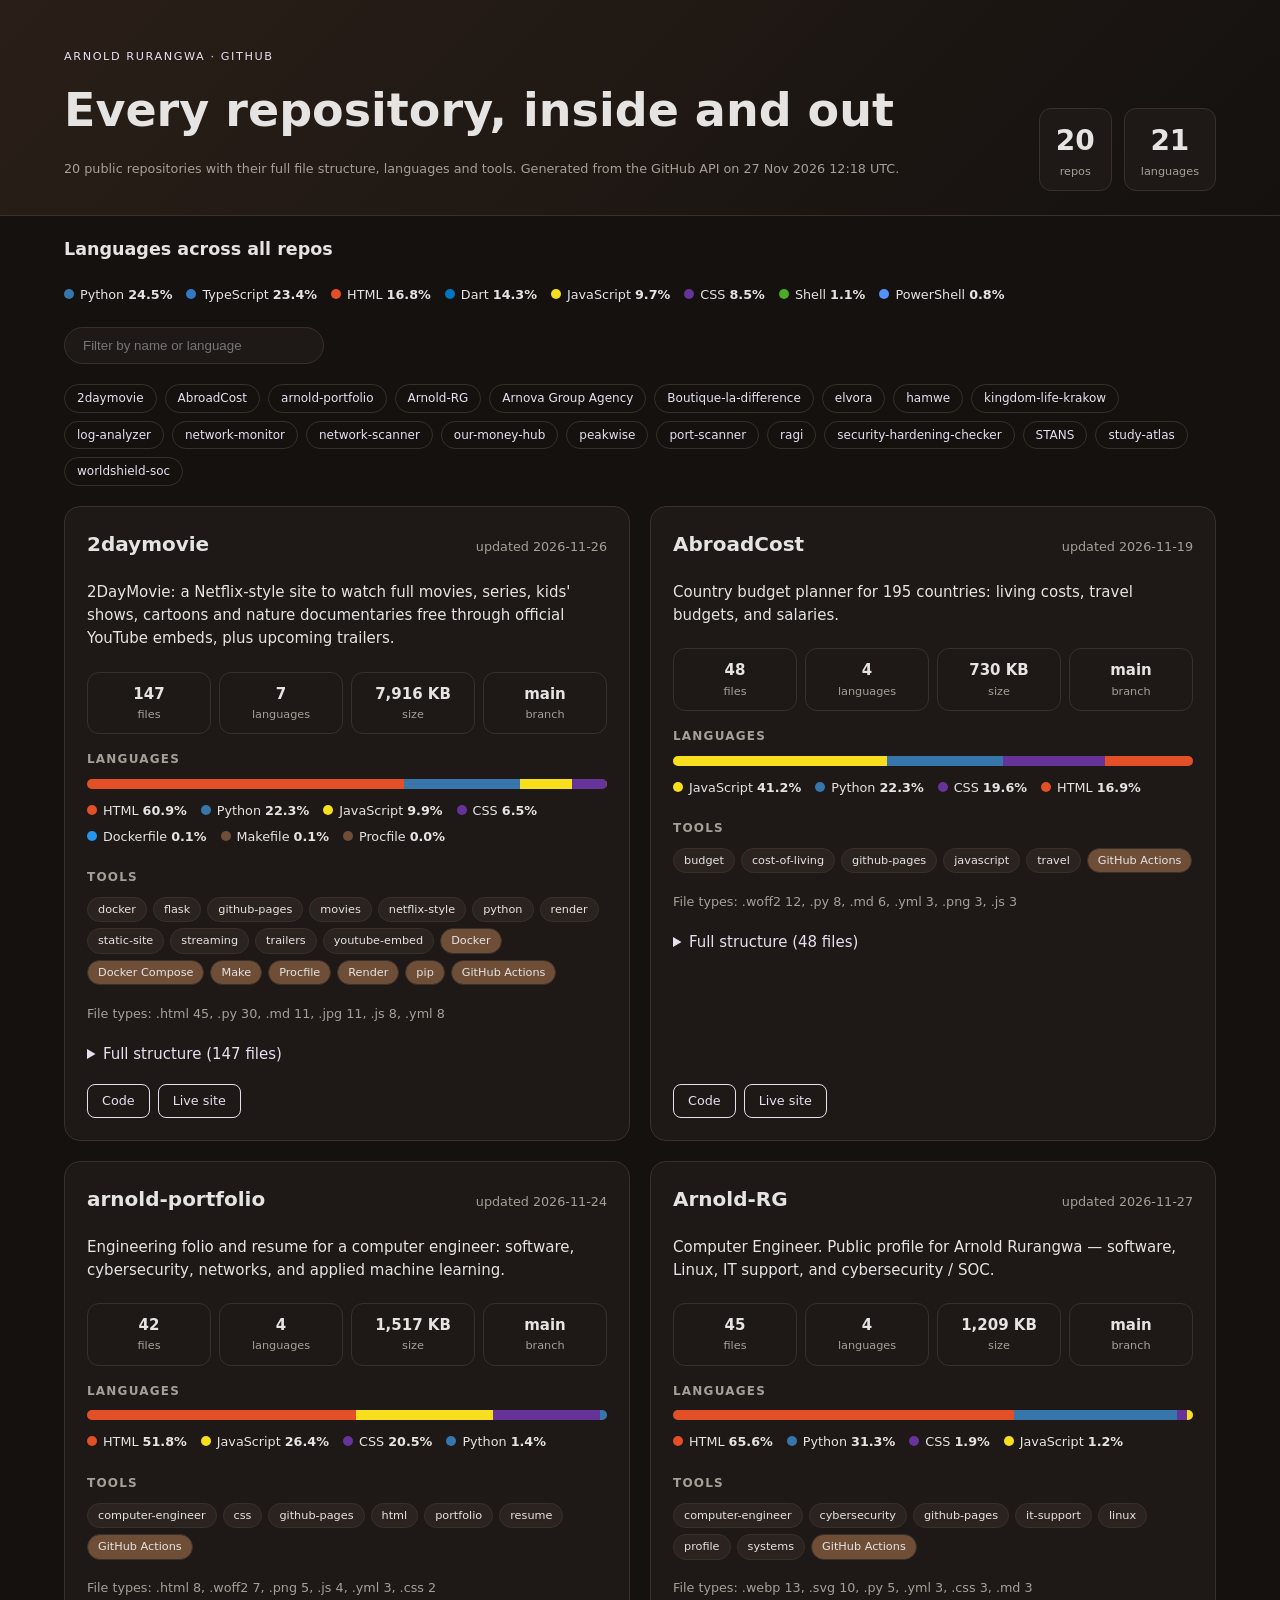
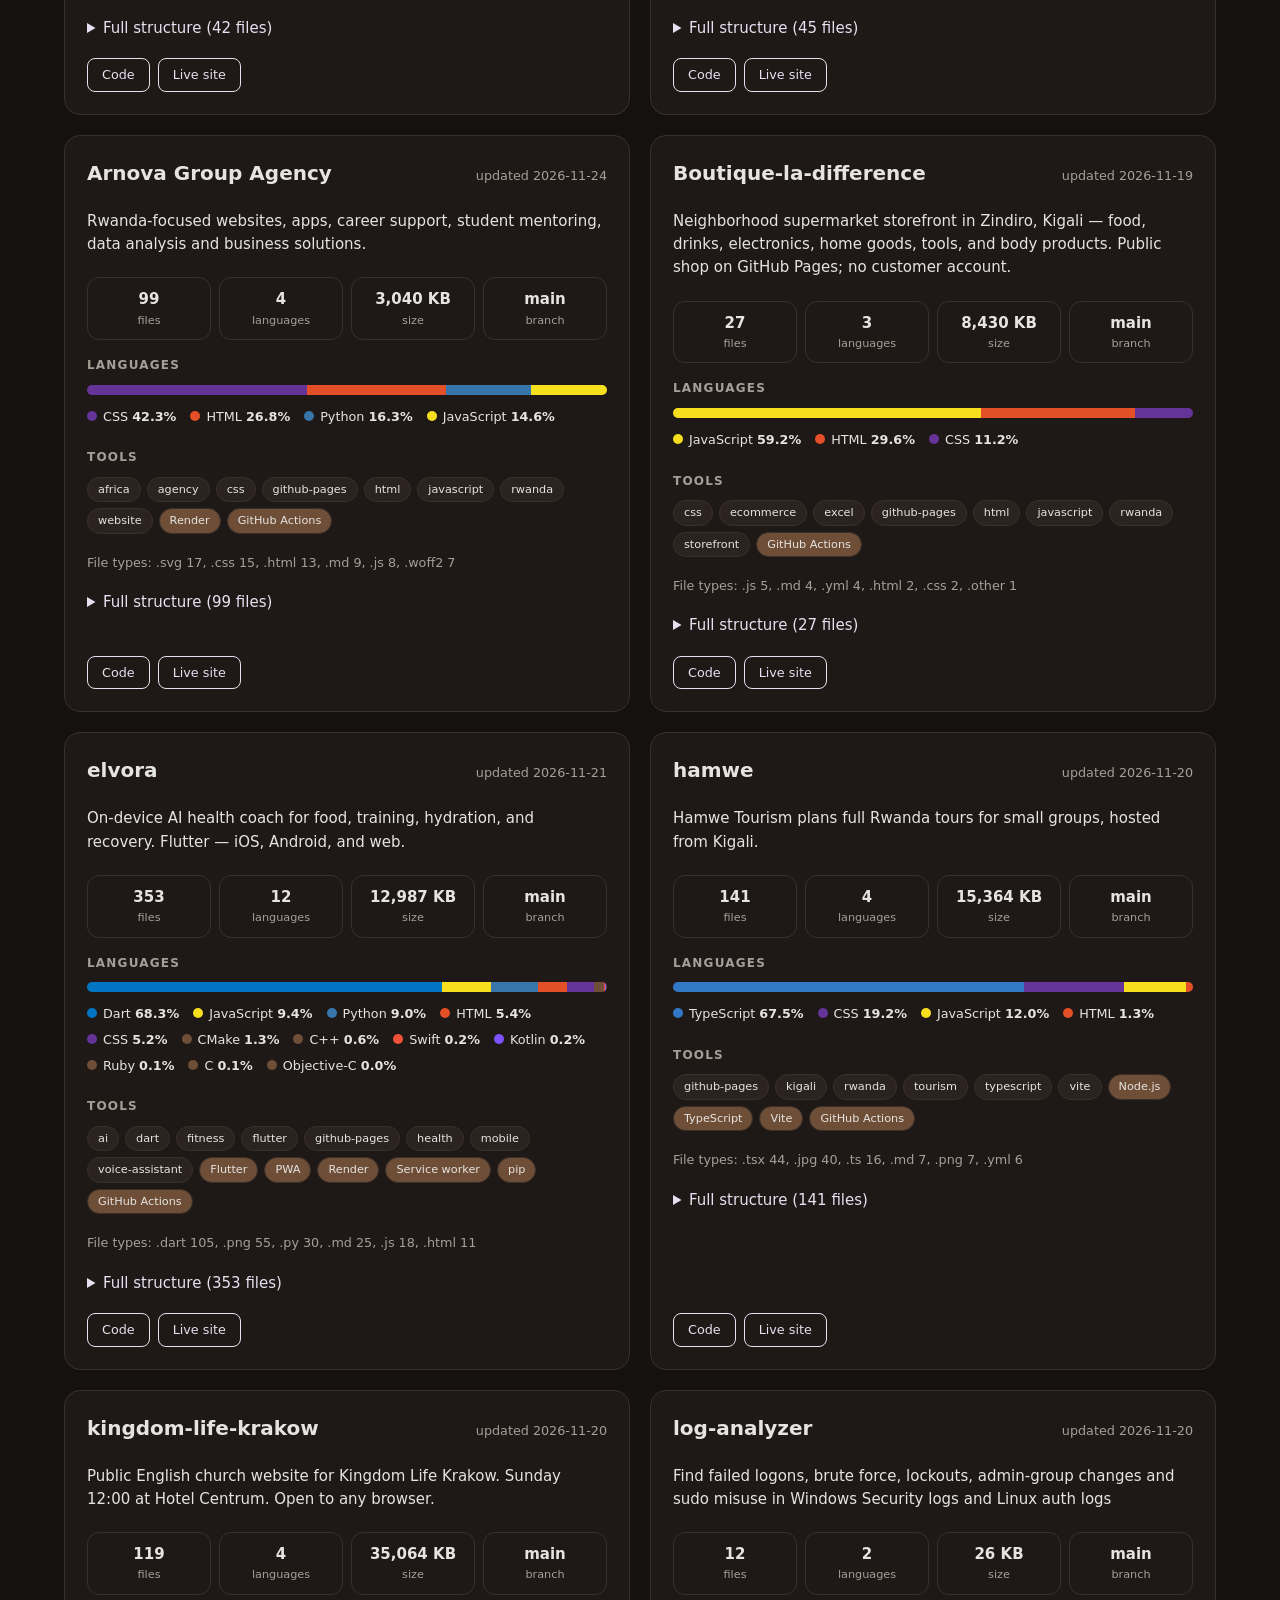
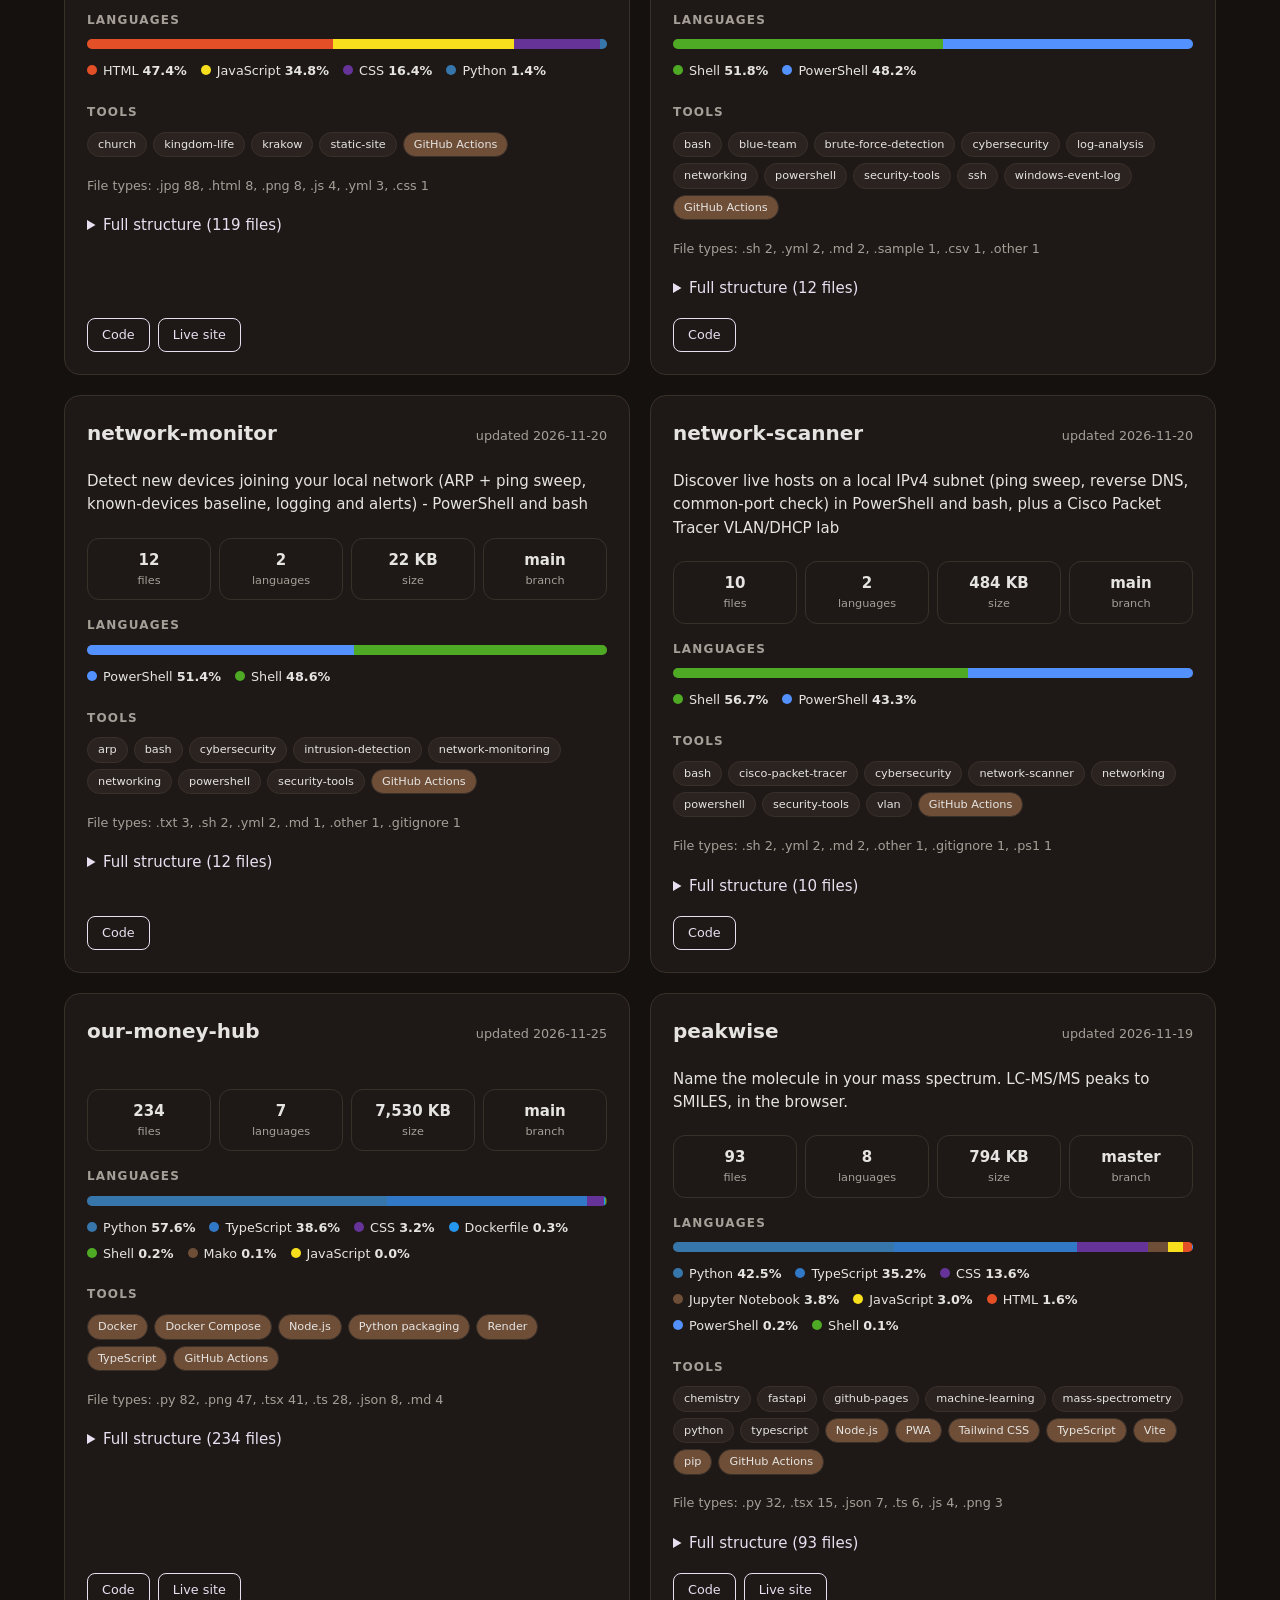
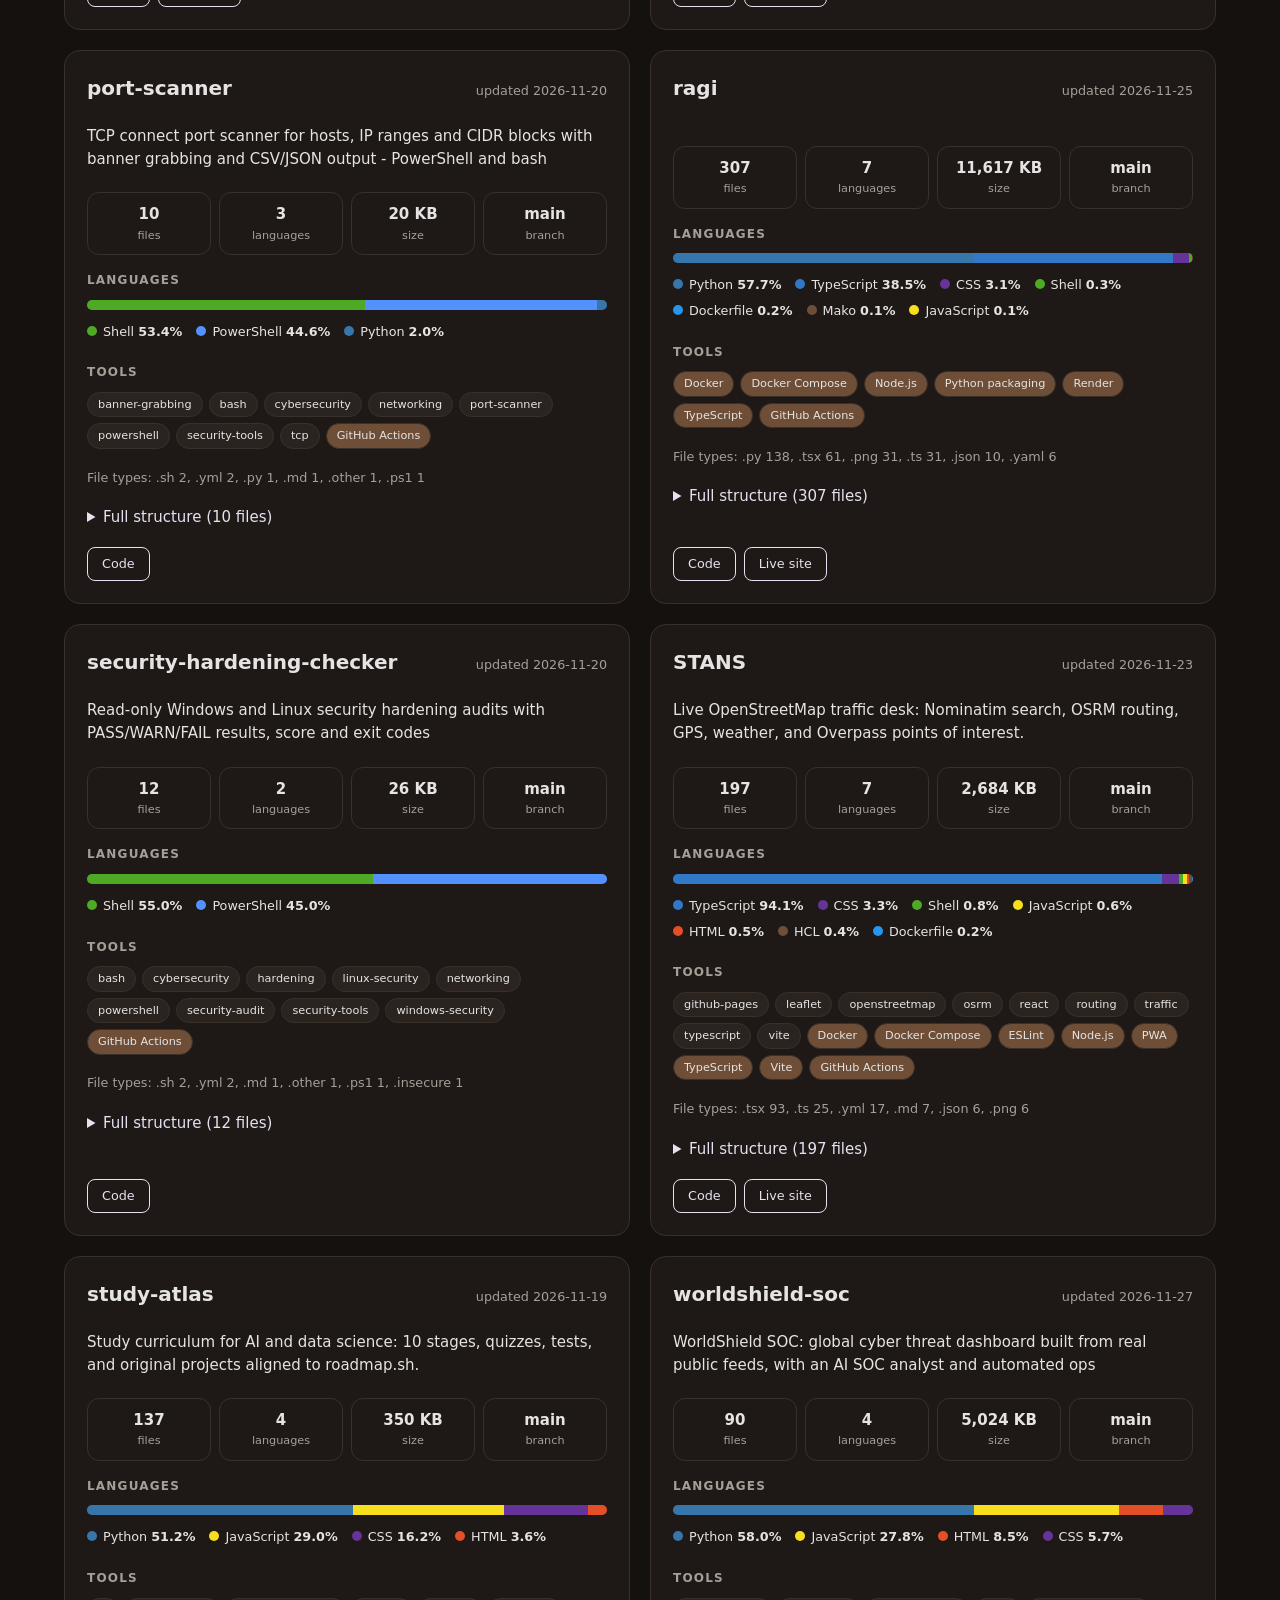
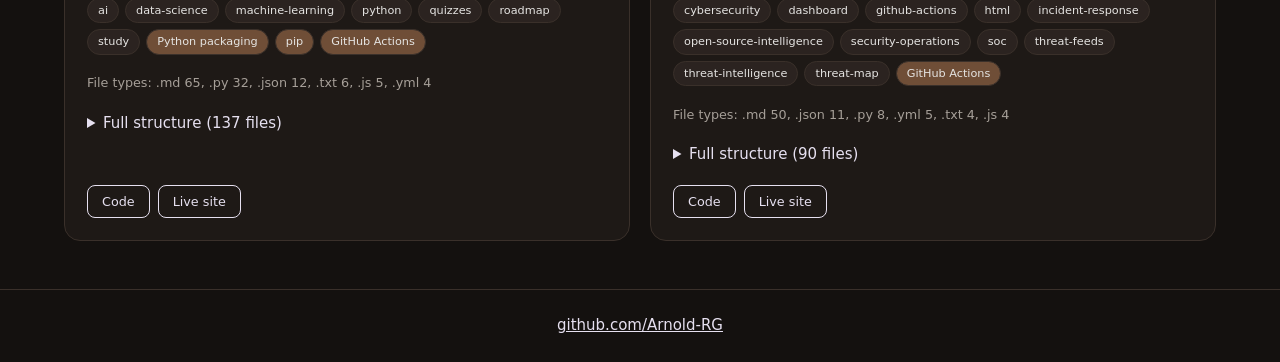
==== commit 08c37f81: "Update repository index" ====
--- a/overview/index.html
+++ b/overview/index.html
@@ -3,9 +3,9 @@
 <title>Arnold Rurangwa · Every repository</title>
 <link rel="stylesheet" href="overview.css"></head><body>
 <header class="top"><div><p class="eyebrow">Arnold Rurangwa · GitHub</p><h1>Every repository, inside and out</h1>
-<p class="muted">20 public repositories with their full file structure, languages and tools. Generated from the GitHub API on 27 Nov 2026 01:43 UTC.</p></div>
+<p class="muted">20 public repositories with their full file structure, languages and tools. Generated from the GitHub API on 27 Nov 2026 12:18 UTC.</p></div>
 <div class="kpis"><div><b>20</b><span>repos</span></div><div><b>21</b><span>languages</span></div></div></header>
-<section class="overall"><h3>Languages across all repos</h3><ul class="legend"><li><i style="background:#3776AB"></i>Python <b>24.5%</b></li><li><i style="background:#3178C6"></i>TypeScript <b>23.5%</b></li><li><i style="background:#E34F26"></i>HTML <b>16.8%</b></li><li><i style="background:#0175C2"></i>Dart <b>14.3%</b></li><li><i style="background:#F7DF1E"></i>JavaScript <b>9.7%</b></li><li><i style="background:#663399"></i>CSS <b>8.5%</b></li><li><i style="background:#4EAA25"></i>Shell <b>1.1%</b></li><li><i style="background:#5391FE"></i>PowerShell <b>0.8%</b></li></ul>
+<section class="overall"><h3>Languages across all repos</h3><ul class="legend"><li><i style="background:#3776AB"></i>Python <b>24.5%</b></li><li><i style="background:#3178C6"></i>TypeScript <b>23.4%</b></li><li><i style="background:#E34F26"></i>HTML <b>16.8%</b></li><li><i style="background:#0175C2"></i>Dart <b>14.3%</b></li><li><i style="background:#F7DF1E"></i>JavaScript <b>9.7%</b></li><li><i style="background:#663399"></i>CSS <b>8.5%</b></li><li><i style="background:#4EAA25"></i>Shell <b>1.1%</b></li><li><i style="background:#5391FE"></i>PowerShell <b>0.8%</b></li></ul>
 <input id="q" type="search" placeholder="Filter by name or language" aria-label="Filter repositories"></section>
 <nav class="index"><a href="#2daymovie">2daymovie</a><a href="#AbroadCost">AbroadCost</a><a href="#arnold-portfolio">arnold-portfolio</a><a href="#Arnold-RG">Arnold-RG</a><a href="#arnova-group">Arnova Group Agency</a><a href="#Boutique-la-difference">Boutique-la-difference</a><a href="#elvora">elvora</a><a href="#hamwe">hamwe</a><a href="#kingdom-life-krakow">kingdom-life-krakow</a><a href="#log-analyzer">log-analyzer</a><a href="#network-monitor">network-monitor</a><a href="#network-scanner">network-scanner</a><a href="#our-money-hub">our-money-hub</a><a href="#peakwise">peakwise</a><a href="#port-scanner">port-scanner</a><a href="#ragi">ragi</a><a href="#security-hardening-checker">security-hardening-checker</a><a href="#STANS">STANS</a><a href="#study-atlas">study-atlas</a><a href="#worldshield-soc">worldshield-soc</a></nav>
 <main class="grid"><article class="card" id="2daymovie" data-name="2daymovie" data-lang="html python javascript css dockerfile makefile procfile">
@@ -14,7 +14,7 @@
 <div class="stats"><div><b>147</b><span>files</span></div><div><b>7</b><span>languages</span></div><div><b>7,916 KB</b><span>size</span></div><div><b>main</b><span>branch</span></div></div>
 <h3>Languages</h3><div class="bar"><span style="width:60.94%;background:#E34F26" title="HTML 60.9%"></span><span style="width:22.34%;background:#3776AB" title="Python 22.3%"></span><span style="width:9.95%;background:#F7DF1E" title="JavaScript 9.9%"></span><span style="width:6.55%;background:#663399" title="CSS 6.5%"></span><span style="width:0.12%;background:#2496ED" title="Dockerfile 0.1%"></span><span style="width:0.10%;background:#6F4E37" title="Makefile 0.1%"></span><span style="width:0.01%;background:#6F4E37" title="Procfile 0.0%"></span></div><ul class="legend"><li><i style="background:#E34F26"></i>HTML <b>60.9%</b></li><li><i style="background:#3776AB"></i>Python <b>22.3%</b></li><li><i style="background:#F7DF1E"></i>JavaScript <b>9.9%</b></li><li><i style="background:#663399"></i>CSS <b>6.5%</b></li><li><i style="background:#2496ED"></i>Dockerfile <b>0.1%</b></li><li><i style="background:#6F4E37"></i>Makefile <b>0.1%</b></li><li><i style="background:#6F4E37"></i>Procfile <b>0.0%</b></li></ul>
 <h3>Tools</h3><div class="chips"><span class="chip">docker</span><span class="chip">flask</span><span class="chip">github-pages</span><span class="chip">movies</span><span class="chip">netflix-style</span><span class="chip">python</span><span class="chip">render</span><span class="chip">static-site</span><span class="chip">streaming</span><span class="chip">trailers</span><span class="chip">youtube-embed</span><span class="chip alt">Docker</span><span class="chip alt">Docker Compose</span><span class="chip alt">Make</span><span class="chip alt">Procfile</span><span class="chip alt">Render</span><span class="chip alt">pip</span><span class="chip alt">GitHub Actions</span></div>
-<p class="muted">File types: .html 45, .py 30, .jpg 11, .md 11, .js 8, .yml 8</p>
+<p class="muted">File types: .html 45, .py 30, .md 11, .jpg 11, .js 8, .yml 8</p>
 <details class="tree"><summary>Full structure (147 files)</summary><ul><li><details open><summary><span class="dir">.github/</span> <span class="muted">4 files</span></summary><ul><li><details><summary><span class="dir">workflows/</span> <span class="muted">3 files</span></summary><ul><li><span class="file">ci.yml</span></li><li><span class="file">pages.yml</span></li><li><span class="file">qa.yml</span></li></ul></details></li><li><span class="file">dependabot.yml</span></li></ul></details></li><li><details open><summary><span class="dir">.well-known/</span> <span class="muted">1 files</span></summary><ul><li><span class="file">security.txt</span></li></ul></details></li><li><details open><summary><span class="dir">data/</span> <span class="muted">2 files</span></summary><ul><li><span class="file">catalog.json</span></li><li><span class="file">trailers.json</span></li></ul></details></li><li><details open><summary><span class="dir">deploy/</span> <span class="muted">8 files</span></summary><ul><li><details><summary><span class="dir">aws/</span> <span class="muted">1 files</span></summary><ul><li><span class="file">README.md</span></li></ul></details></li><li><details><summary><span class="dir">k8s/</span> <span class="muted">3 files</span></summary><ul><li><span class="file">configmap.yaml</span></li><li><span class="file">deployment.yaml</span></li><li><span class="file">hpa-network.yaml</span></li></ul></details></li><li><details><summary><span class="dir">monitoring/</span> <span class="muted">3 files</span></summary><ul><li><details><summary><span class="dir">grafana/</span> <span class="muted">2 files</span></summary><ul><li><details><summary><span class="dir">provisioning/</span> <span class="muted">2 files</span></summary><ul><li><details><summary><span class="dir">dashboards/</span> <span class="muted">1 files</span></summary><ul><li><span class="file">dashboards.yml</span></li></ul></details></li><li><details><summary><span class="dir">datasources/</span> <span class="muted">1 files</span></summary><ul><li><span class="file">datasource.yml</span></li></ul></details></li></ul></details></li></ul></details></li><li><span class="file">prometheus.yml</span></li></ul></details></li><li><details><summary><span class="dir">nginx/</span> <span class="muted">1 files</span></summary><ul><li><span class="file">default.conf</span></li></ul></details></li></ul></details></li><li><details><summary><span class="dir">docs/</span> <span class="muted">34 files</span></summary><ul><li><details><summary><span class="dir">.well-known/</span> <span class="muted">1 files</span></summary><ul><li><span class="file">security.txt</span></li></ul></details></li><li><details><summary><span class="dir">data/</span> <span class="muted">2 files</span></summary><ul><li><span class="file">catalog.json</span></li><li><span class="file">trailers.json</span></li></ul></details></li><li><details><summary><span class="dir">explore/</span> <span class="muted">19 files</span></summary><ul><li><details><summary><span class="dir">ai/</span> <span class="muted">1 files</span></summary><ul><li><span class="file">index.html</span></li></ul></details></li><li><details><summary><span class="dir">cartoons/</span> <span class="muted">1 files</span></summary><ul><li><span class="file">index.html</span></li></ul></details></li><li><details><summary><span class="dir">genre-action/</span> <span class="muted">1 files</span></summary><ul><li><span class="file">index.html</span></li></ul></details></li><li><details><summary><span class="dir">genre-adventure/</span> <span class="muted">1 files</span></summary><ul><li><span class="file">index.html</span></li></ul></details></li><li><details><summary><span class="dir">genre-comedy/</span> <span class="muted">1 files</span></summary><ul><li><span class="file">index.html</span></li></ul></details></li><li><details><summary><span class="dir">genre-documentary/</span> <span class="muted">1 files</span></summary><ul><li><span class="file">index.html</span></li></ul></details></li><li><details><summary><span class="dir">genre-drama/</span> <span class="muted">1 files</span></summary><ul><li><span class="file">index.html</span></li></ul></details></li><li><details><summary><span class="dir">genre-horror/</span> <span class="muted">1 files</span></summary><ul><li><span class="file">index.html</span></li></ul></details></li><li><details><summary><span class="dir">genre-musical/</span> <span class="muted">1 files</span></summary><ul><li><span class="file">index.html</span></li></ul></details></li><li><details><summary><span class="dir">genre-romance/</span> <span class="muted">1 files</span></summary><ul><li><span class="file">index.html</span></li></ul></details></li><li><details><summary><span class="dir">genre-sci-fi/</span> <span class="muted">1 files</span></summary><ul><li><span class="file">index.html</span></li></ul></details></li><li><details><summary><span class="dir">genre-thriller/</span> <span class="muted">1 files</span></summary><ul><li><span class="file">index.html</span></li></ul></details></li><li><details><summary><span class="dir">genres/</span> <span class="muted">1 files</span></summary><ul><li><span class="file">index.html</span></li></ul></details></li><li><details><summary><span class="dir">kids/</span> <span class="muted">1 files</span></summary><ul><li><span class="file">index.html</span></li></ul></details></li><li><details><summary><span class="dir">movies/</span> <span class="muted">1 files</span></summary><ul><li><span class="file">index.html</span></li></ul></details></li><li><details><summary><span class="dir">series/</span> <span class="muted">1 files</span></summary><ul><li><span class="file">index.html</span></li></ul></details></li><li><details><summary><span class="dir">trailers/</span> <span class="muted">1 files</span></summary><ul><li><span class="file">index.html</span></li></ul></details></li><li><details><summary><span class="dir">wildlife/</span> <span class="muted">1 files</span></summary><ul><li><span class="file">index.html</span></li></ul></details></li><li><span class="file">index.html</span></li></ul></details></li><li><details><summary><span class="dir">static/</span> <span class="muted">7 files</span></summary><ul><li><details><summary><span class="dir">css/</span> <span class="muted">2 files</span></summary><ul><li><span class="file">404.css</span></li><li><span class="file">app.css</span></li></ul></details></li><li><details><summary><span class="dir">img/</span> <span class="muted">1 files</span></summary><ul><li><span class="file">favicon.svg</span></li></ul></details></li><li><details><summary><span class="dir">js/</span> <span class="muted">4 files</span></summary><ul><li><span class="file">app.js</span></li><li><span class="file">hero.js</span></li><li><span class="file">mobile.js</span></li><li><span class="file">search.js</span></li></ul></details></li></ul></details></li><li><span class="file">.nojekyll</span></li><li><span class="file">404.html</span></li><li><span class="file">index.html</span></li><li><span class="file">robots.txt</span></li><li><span class="file">sitemap.xml</span></li></ul></details></li><li><details><summary><span class="dir">explore/</span> <span class="muted">19 files</span></summary><ul><li><details><summary><span class="dir">ai/</span> <span class="muted">1 files</span></summary><ul><li><span class="file">index.html</span></li></ul></details></li><li><details><summary><span class="dir">cartoons/</span> <span class="muted">1 files</span></summary><ul><li><span class="file">index.html</span></li></ul></details></li><li><details><summary><span class="dir">genre-action/</span> <span class="muted">1 files</span></summary><ul><li><span class="file">index.html</span></li></ul></details></li><li><details><summary><span class="dir">genre-adventure/</span> <span class="muted">1 files</span></summary><ul><li><span class="file">index.html</span></li></ul></details></li><li><details><summary><span class="dir">genre-comedy/</span> <span class="muted">1 files</span></summary><ul><li><span class="file">index.html</span></li></ul></details></li><li><details><summary><span class="dir">genre-documentary/</span> <span class="muted">1 files</span></summary><ul><li><span class="file">index.html</span></li></ul></details></li><li><details><summary><span class="dir">genre-drama/</span> <span class="muted">1 files</span></summary><ul><li><span class="file">index.html</span></li></ul></details></li><li><details><summary><span class="dir">genre-horror/</span> <span class="muted">1 files</span></summary><ul><li><span class="file">index.html</span></li></ul></details></li><li><details><summary><span class="dir">genre-musical/</span> <span class="muted">1 files</span></summary><ul><li><span class="file">index.html</span></li></ul></details></li><li><details><summary><span class="dir">genre-romance/</span> <span class="muted">1 files</span></summary><ul><li><span class="file">index.html</span></li></ul></details></li><li><details><summary><span class="dir">genre-sci-fi/</span> <span class="muted">1 files</span></summary><ul><li><span class="file">index.html</span></li></ul></details></li><li><details><summary><span class="dir">genre-thriller/</span> <span class="muted">1 files</span></summary><ul><li><span class="file">index.html</span></li></ul></details></li><li><details><summary><span class="dir">genres/</span> <span class="muted">1 files</span></summary><ul><li><span class="file">index.html</span></li></ul></details></li><li><details><summary><span class="dir">kids/</span> <span class="muted">1 files</span></summary><ul><li><span class="file">index.html</span></li></ul></details></li><li><details><summary><span class="dir">movies/</span> <span class="muted">1 files</span></summary><ul><li><span class="file">index.html</span></li></ul></details></li><li><details><summary><span class="dir">series/</span> <span class="muted">1 files</span></summary><ul><li><span class="file">index.html</span></li></ul></details></li><li><details><summary><span class="dir">trailers/</span> <span class="muted">1 files</span></summary><ul><li><span class="file">index.html</span></li></ul></details></li><li><details><summary><span class="dir">wildlife/</span> <span class="muted">1 files</span></summary><ul><li><span class="file">index.html</span></li></ul></details></li><li><span class="file">index.html</span></li></ul></details></li><li><details><summary><span class="dir">qa/</span> <span class="muted">17 files</span></summary><ul><li><details><summary><span class="dir">screenshots/</span> <span class="muted">11 files</span></summary><ul><li><span class="file">1-hero.jpg</span></li><li><span class="file">10-mobile-volume.jpg</span></li><li><span class="file">12-footer-privacy.jpg</span></li><li><span class="file">13-click-to-load.jpg</span></li><li><span class="file">2-control-bar.jpg</span></li><li><span class="file">3-volume-open.jpg</span></li><li><span class="file">4-dim.jpg</span></li><li><span class="file">5-bright.jpg</span></li><li><span class="file">6-size-compact.jpg</span></li><li><span class="file">7-size-full.jpg</span></li><li><span class="file">9-mobile.jpg</span></li></ul></details></li><li><span class="file">cls_check.py</span></li><li><span class="file">QA-CHECKLIST.md</span></li><li><span class="file">README.md</span></li><li><span class="file">security-review.md</span></li><li><span class="file">security-scope.md</span></li><li><span class="file">video-check-results.md</span></li></ul></details></li><li><details open><summary><span class="dir">scripts/</span> <span class="muted">6 files</span></summary><ul><li><span class="file">build_catalog.py</span></li><li><span class="file">build_trailers.py</span></li><li><span class="file">check_videos.py</span></li><li><span class="file">export_site.py</span></li><li><span class="file">requirements.txt</span></li><li><span class="file">validate_catalog.py</span></li></ul></details></li><li><details open><summary><span class="dir">static/</span> <span class="muted">7 files</span></summary><ul><li><details><summary><span class="dir">css/</span> <span class="muted">2 files</span></summary><ul><li><span class="file">404.css</span></li><li><span class="file">app.css</span></li></ul></details></li><li><details><summary><span class="dir">img/</span> <span class="muted">1 files</span></summary><ul><li><span class="file">favicon.svg</span></li></ul></details></li><li><details><summary><span class="dir">js/</span> <span class="muted">4 files</span></summary><ul><li><span class="file">app.js</span></li><li><span class="file">hero.js</span></li><li><span class="file">mobile.js</span></li><li><span class="file">search.js</span></li></ul></details></li></ul></details></li><li><details open><summary><span class="dir">templates/</span> <span class="muted">3 files</span></summary><ul><li><span class="file">404.html</span></li><li><span class="file">explore.html</span></li><li><span class="file">index.html</span></li></ul></details></li><li><details><summary><span class="dir">tests/</span> <span class="muted">23 files</span></summary><ul><li><details><summary><span class="dir">e2e/</span> <span class="muted">2 files</span></summary><ul><li><span class="file">__init__.py</span></li><li><span class="file">test_desktop_playback.py</span></li></ul></details></li><li><details><summary><span class="dir">fixtures/</span> <span class="muted">1 files</span></summary><ul><li><span class="file">README.md</span></li></ul></details></li><li><span class="file">conftest.py</span></li><li><span class="file">helpers.py</span></li><li><span class="file">test_app.py</span></li><li><span class="file">test_catalog_schema.py</span></li><li><span class="file">test_cls.py</span></li><li><span class="file">test_desktop_trailers.py</span></li><li><span class="file">test_exposure.py</span></li><li><span class="file">test_hero_controls.py</span></li><li><span class="file">test_iframes.py</span></li><li><span class="file">test_leaks.py</span></li><li><span class="file">test_live_background.py</span></li><li><span class="file">test_mobile_hero.py</span></li><li><span class="file">test_mobile_nav.py</span></li><li><span class="file">test_routes.py</span></li><li><span class="file">test_search.py</span></li><li><span class="file">test_security_headers.py</span></li><li><span class="file">test_security_scope.py</span></li><li><span class="file">test_sentinel_fixes.py</span></li><li><span class="file">test_seo.py</span></li><li><span class="file">test_trailers_schema.py</span></li></ul></details></li><li><span class="file">.dockerignore</span></li><li><span class="file">.env.example</span></li><li><span class="file">.gitignore</span></li><li><span class="file">404.html</span></li><li><span class="file">app.py</span></li><li><span class="file">DEVOPS.md</span></li><li><span class="file">docker-compose.yml</span></li><li><span class="file">Dockerfile</span></li><li><span class="file">fly.toml</span></li><li><span class="file">index.html</span></li><li><span class="file">LICENSE</span></li><li><span class="file">Makefile</span></li><li><span class="file">Procfile</span></li><li><span class="file">pytest.ini</span></li><li><span class="file">README.md</span></li><li><span class="file">render.yaml</span></li><li><span class="file">requirements-dev.txt</span></li><li><span class="file">requirements.txt</span></li><li><span class="file">robots.txt</span></li><li><span class="file">SECURITY.md</span></li><li><span class="file">seo.py</span></li><li><span class="file">sitemap.xml</span></li><li><span class="file">THIRD_PARTY_NOTICES.md</span></li></ul></details>
 <footer><a class="btn" href="https://github.com/Arnold-RG/2daymovie">Code</a> <a class="btn" href="https://twodaymovie-site.onrender.com">Live site</a></footer>
 </article><article class="card" id="AbroadCost" data-name="abroadcost" data-lang="javascript python css html">
@@ -23,7 +23,7 @@
 <div class="stats"><div><b>48</b><span>files</span></div><div><b>4</b><span>languages</span></div><div><b>730 KB</b><span>size</span></div><div><b>main</b><span>branch</span></div></div>
 <h3>Languages</h3><div class="bar"><span style="width:41.17%;background:#F7DF1E" title="JavaScript 41.2%"></span><span style="width:22.33%;background:#3776AB" title="Python 22.3%"></span><span style="width:19.64%;background:#663399" title="CSS 19.6%"></span><span style="width:16.86%;background:#E34F26" title="HTML 16.9%"></span></div><ul class="legend"><li><i style="background:#F7DF1E"></i>JavaScript <b>41.2%</b></li><li><i style="background:#3776AB"></i>Python <b>22.3%</b></li><li><i style="background:#663399"></i>CSS <b>19.6%</b></li><li><i style="background:#E34F26"></i>HTML <b>16.9%</b></li></ul>
 <h3>Tools</h3><div class="chips"><span class="chip">budget</span><span class="chip">cost-of-living</span><span class="chip">github-pages</span><span class="chip">javascript</span><span class="chip">travel</span><span class="chip alt">GitHub Actions</span></div>
-<p class="muted">File types: .woff2 12, .py 8, .md 6, .js 3, .png 3, .yml 3</p>
+<p class="muted">File types: .woff2 12, .py 8, .md 6, .yml 3, .png 3, .js 3</p>
 <details class="tree"><summary>Full structure (48 files)</summary><ul><li><details open><summary><span class="dir">.github/</span> <span class="muted">3 files</span></summary><ul><li><details><summary><span class="dir">workflows/</span> <span class="muted">2 files</span></summary><ul><li><span class="file">deploy-pages.yml</span></li><li><span class="file">quality.yml</span></li></ul></details></li><li><span class="file">dependabot.yml</span></li></ul></details></li><li><details open><summary><span class="dir">assets/</span> <span class="muted">2 files</span></summary><ul><li><details><summary><span class="dir">vira/</span> <span class="muted">2 files</span></summary><ul><li><span class="file">vira-base.css</span></li><li><span class="file">vira-secure.js</span></li></ul></details></li></ul></details></li><li><details open><summary><span class="dir">docs/</span> <span class="muted">3 files</span></summary><ul><li><span class="file">ARCHITECTURE.md</span></li><li><span class="file">DATA_AND_METHODOLOGY.md</span></li><li><span class="file">OVERVIEW.md</span></li></ul></details></li><li><details open><summary><span class="dir">fonts/</span> <span class="muted">13 files</span></summary><ul><li><span class="file">cormorant-500.woff2</span></li><li><span class="file">cormorant-500i.woff2</span></li><li><span class="file">cormorant-600.woff2</span></li><li><span class="file">dm-sans-300.woff2</span></li><li><span class="file">dm-sans-400.woff2</span></li><li><span class="file">dm-sans-500.woff2</span></li><li><span class="file">OFL.txt</span></li><li><span class="file">outfit-300.woff2</span></li><li><span class="file">outfit-400.woff2</span></li><li><span class="file">outfit-500.woff2</span></li><li><span class="file">syne-500.woff2</span></li><li><span class="file">syne-600.woff2</span></li><li><span class="file">syne-700.woff2</span></li></ul></details></li><li><details open><summary><span class="dir">scripts/</span> <span class="muted">1 files</span></summary><ul><li><span class="file">verify_site.py</span></li></ul></details></li><li><details open><summary><span class="dir">tool/</span> <span class="muted">7 files</span></summary><ul><li><span class="file">fix_col_from_wb.py</span></li><li><span class="file">fix_col_outliers.py</span></li><li><span class="file">fix_js_nulls.py</span></li><li><span class="file">fix_regions_and_ui.py</span></li><li><span class="file">refresh_budget_geo.py</span></li><li><span class="file">verify_accuracy.py</span></li><li><span class="file">verify_accuracy_deep.py</span></li></ul></details></li><li><span class="file">.env.example</span></li><li><span class="file">.gitignore</span></li><li><span class="file">.nojekyll</span></li><li><span class="file">404.html</span></li><li><span class="file">apple-touch.png</span></li><li><span class="file">AUTHORS</span></li><li><span class="file">CONTRIBUTING.md</span></li><li><span class="file">favicon.svg</span></li><li><span class="file">index.html</span></li><li><span class="file">LICENSE</span></li><li><span class="file">og.png</span></li><li><span class="file">paper.png</span></li><li><span class="file">README.md</span></li><li><span class="file">relo.css</span></li><li><span class="file">relo.js</span></li><li><span class="file">robots.txt</span></li><li><span class="file">SECURITY.md</span></li><li><span class="file">sitemap.xml</span></li><li><span class="file">world_data.js</span></li></ul></details>
 <footer><a class="btn" href="https://github.com/Arnold-RG/AbroadCost">Code</a> <a class="btn" href="https://arnold-rg.github.io/AbroadCost/">Live site</a></footer>
 </article><article class="card" id="arnold-portfolio" data-name="arnold-portfolio" data-lang="html javascript css python">
@@ -32,16 +32,16 @@
 <div class="stats"><div><b>42</b><span>files</span></div><div><b>4</b><span>languages</span></div><div><b>1,517 KB</b><span>size</span></div><div><b>main</b><span>branch</span></div></div>
 <h3>Languages</h3><div class="bar"><span style="width:51.77%;background:#E34F26" title="HTML 51.8%"></span><span style="width:26.36%;background:#F7DF1E" title="JavaScript 26.4%"></span><span style="width:20.50%;background:#663399" title="CSS 20.5%"></span><span style="width:1.37%;background:#3776AB" title="Python 1.4%"></span></div><ul class="legend"><li><i style="background:#E34F26"></i>HTML <b>51.8%</b></li><li><i style="background:#F7DF1E"></i>JavaScript <b>26.4%</b></li><li><i style="background:#663399"></i>CSS <b>20.5%</b></li><li><i style="background:#3776AB"></i>Python <b>1.4%</b></li></ul>
 <h3>Tools</h3><div class="chips"><span class="chip">computer-engineer</span><span class="chip">css</span><span class="chip">github-pages</span><span class="chip">html</span><span class="chip">portfolio</span><span class="chip">resume</span><span class="chip alt">GitHub Actions</span></div>
-<p class="muted">File types: .html 8, .woff2 7, .png 5, .js 4, .yml 3, .pdf 2</p>
+<p class="muted">File types: .html 8, .woff2 7, .png 5, .js 4, .yml 3, .css 2</p>
 <details class="tree"><summary>Full structure (42 files)</summary><ul><li><details open><summary><span class="dir">.github/</span> <span class="muted">3 files</span></summary><ul><li><details><summary><span class="dir">workflows/</span> <span class="muted">2 files</span></summary><ul><li><span class="file">pages.yml</span></li><li><span class="file">quality.yml</span></li></ul></details></li><li><span class="file">dependabot.yml</span></li></ul></details></li><li><details><summary><span class="dir">assets/</span> <span class="muted">18 files</span></summary><ul><li><details><summary><span class="dir">fonts/</span> <span class="muted">7 files</span></summary><ul><li><span class="file">fraunces-italic-latin-ext.woff2</span></li><li><span class="file">fraunces-italic-latin.woff2</span></li><li><span class="file">fraunces-roman-latin-ext.woff2</span></li><li><span class="file">fraunces-roman-latin.woff2</span></li><li><span class="file">plex-mono-latin.woff2</span></li><li><span class="file">source-sans-3-latin-ext.woff2</span></li><li><span class="file">source-sans-3-latin.woff2</span></li></ul></details></li><li><details><summary><span class="dir">site/</span> <span class="muted">2 files</span></summary><ul><li><span class="file">site-base.css</span></li><li><span class="file">site-secure.js</span></li></ul></details></li><li><span class="file">grain.png</span></li><li><span class="file">hero-atmosphere.jpg</span></li><li><span class="file">hero-atmosphere.png</span></li><li><span class="file">logo.png</span></li><li><span class="file">main.js</span></li><li><span class="file">portrait.png</span></li><li><span class="file">Rurangwa-Arnold-Resume.pdf</span></li><li><span class="file">stage.js</span></li><li><span class="file">styles.css</span></li></ul></details></li><li><details open><summary><span class="dir">demos/</span> <span class="muted">4 files</span></summary><ul><li><details><summary><span class="dir">arnova/</span> <span class="muted">4 files</span></summary><ul><li><span class="file">index.html</span></li><li><span class="file">la-belle-boutique.html</span></li><li><span class="file">marine-coffee.html</span></li><li><span class="file">nik-salon.html</span></li></ul></details></li></ul></details></li><li><details open><summary><span class="dir">Folio/</span> <span class="muted">4 files</span></summary><ul><li><span class="file">index.html</span></li><li><span class="file">logo.png</span></li><li><span class="file">Rurangwa-Arnold-Resume.pdf</span></li><li><span class="file">script.js</span></li></ul></details></li><li><details open><summary><span class="dir">scripts/</span> <span class="muted">3 files</span></summary><ul><li><span class="file">check-published.mjs</span></li><li><span class="file">check-published.test.mjs</span></li><li><span class="file">verify_site.py</span></li></ul></details></li><li><span class="file">.gitignore</span></li><li><span class="file">.nojekyll</span></li><li><span class="file">404.html</span></li><li><span class="file">index.html</span></li><li><span class="file">LICENSE</span></li><li><span class="file">README.md</span></li><li><span class="file">resume.html</span></li><li><span class="file">robots.txt</span></li><li><span class="file">SECURITY.md</span></li><li><span class="file">sitemap.xml</span></li></ul></details>
 <footer><a class="btn" href="https://github.com/Arnold-RG/arnold-portfolio">Code</a> <a class="btn" href="https://arnold-rg.github.io/arnold-portfolio/">Live site</a></footer>
 </article><article class="card" id="Arnold-RG" data-name="arnold-rg" data-lang="html python css javascript">
-<header><h2>Arnold-RG</h2><span class="muted">updated 2026-11-26</span></header>
+<header><h2>Arnold-RG</h2><span class="muted">updated 2026-11-27</span></header>
 <p>Computer Engineer. Public profile for Arnold Rurangwa — software, Linux, IT support, and cybersecurity / SOC.</p>
-<div class="stats"><div><b>45</b><span>files</span></div><div><b>4</b><span>languages</span></div><div><b>1,198 KB</b><span>size</span></div><div><b>main</b><span>branch</span></div></div>
+<div class="stats"><div><b>45</b><span>files</span></div><div><b>4</b><span>languages</span></div><div><b>1,209 KB</b><span>size</span></div><div><b>main</b><span>branch</span></div></div>
 <h3>Languages</h3><div class="bar"><span style="width:65.56%;background:#E34F26" title="HTML 65.6%"></span><span style="width:31.31%;background:#3776AB" title="Python 31.3%"></span><span style="width:1.93%;background:#663399" title="CSS 1.9%"></span><span style="width:1.20%;background:#F7DF1E" title="JavaScript 1.2%"></span></div><ul class="legend"><li><i style="background:#E34F26"></i>HTML <b>65.6%</b></li><li><i style="background:#3776AB"></i>Python <b>31.3%</b></li><li><i style="background:#663399"></i>CSS <b>1.9%</b></li><li><i style="background:#F7DF1E"></i>JavaScript <b>1.2%</b></li></ul>
 <h3>Tools</h3><div class="chips"><span class="chip">computer-engineer</span><span class="chip">cybersecurity</span><span class="chip">github-pages</span><span class="chip">it-support</span><span class="chip">linux</span><span class="chip">profile</span><span class="chip">systems</span><span class="chip alt">GitHub Actions</span></div>
-<p class="muted">File types: .webp 13, .svg 10, .py 5, .md 3, .css 3, .yml 3</p>
+<p class="muted">File types: .webp 13, .svg 10, .py 5, .yml 3, .css 3, .md 3</p>
 <details class="tree"><summary>Full structure (45 files)</summary><ul><li><details open><summary><span class="dir">.github/</span> <span class="muted">3 files</span></summary><ul><li><details><summary><span class="dir">workflows/</span> <span class="muted">2 files</span></summary><ul><li><span class="file">update-dashboard.yml</span></li><li><span class="file">update-repo-index.yml</span></li></ul></details></li><li><span class="file">dependabot.yml</span></li></ul></details></li><li><details><summary><span class="dir">assets/</span> <span class="muted">17 files</span></summary><ul><li><details><summary><span class="dir">projects/</span> <span class="muted">13 files</span></summary><ul><li><span class="file">2daymovie.webp</span></li><li><span class="file">AbroadCost.webp</span></li><li><span class="file">Boutique-la-difference.webp</span></li><li><span class="file">elvora.webp</span></li><li><span class="file">hamwe.webp</span></li><li><span class="file">kingdom-life-krakow.webp</span></li><li><span class="file">our-money-hub.webp</span></li><li><span class="file">peakwise.webp</span></li><li><span class="file">ragi.webp</span></li><li><span class="file">STANS.webp</span></li><li><span class="file">study-atlas.webp</span></li><li><span class="file">vira.webp</span></li><li><span class="file">worldshield-soc.webp</span></li></ul></details></li><li><details><summary><span class="dir">vira/</span> <span class="muted">2 files</span></summary><ul><li><span class="file">vira-base.css</span></li><li><span class="file">vira-secure.js</span></li></ul></details></li><li><span class="file">header.svg</span></li><li><span class="file">stats.svg</span></li></ul></details></li><li><details open><summary><span class="dir">dashboard/</span> <span class="muted">9 files</span></summary><ul><li><span class="file">activity.svg</span></li><li><span class="file">badge-dormant.svg</span></li><li><span class="file">badge-in-progress.svg</span></li><li><span class="file">badge-live-in-dev.svg</span></li><li><span class="file">badge-live.svg</span></li><li><span class="file">data.json</span></li><li><span class="file">kpis.svg</span></li><li><span class="file">languages.svg</span></li><li><span class="file">status.svg</span></li></ul></details></li><li><details open><summary><span class="dir">docs/</span> <span class="muted">1 files</span></summary><ul><li><span class="file">screenshot-profile.jpg</span></li></ul></details></li><li><details open><summary><span class="dir">overview/</span> <span class="muted">3 files</span></summary><ul><li><span class="file">index.html</span></li><li><span class="file">overview.css</span></li><li><span class="file">overview.js</span></li></ul></details></li><li><details open><summary><span class="dir">scripts/</span> <span class="muted">5 files</span></summary><ul><li><span class="file">build_overview.py</span></li><li><span class="file">collect_dashboard.py</span></li><li><span class="file">render_preview.py</span></li><li><span class="file">render_site.py</span></li><li><span class="file">update_repo_index.py</span></li></ul></details></li><li><span class="file">.gitignore</span></li><li><span class="file">.nojekyll</span></li><li><span class="file">index.html</span></li><li><span class="file">README.md</span></li><li><span class="file">security-tools.md</span></li><li><span class="file">SECURITY.md</span></li><li><span class="file">styles.css</span></li></ul></details>
 <footer><a class="btn" href="https://github.com/Arnold-RG/Arnold-RG">Code</a> <a class="btn" href="https://arnold-rg.github.io/Arnold-RG/">Live site</a></footer>
 </article><article class="card" id="arnova-group" data-name="arnova-group" data-lang="css html python javascript">
@@ -59,7 +59,7 @@
 <div class="stats"><div><b>27</b><span>files</span></div><div><b>3</b><span>languages</span></div><div><b>8,430 KB</b><span>size</span></div><div><b>main</b><span>branch</span></div></div>
 <h3>Languages</h3><div class="bar"><span style="width:59.22%;background:#F7DF1E" title="JavaScript 59.2%"></span><span style="width:29.56%;background:#E34F26" title="HTML 29.6%"></span><span style="width:11.22%;background:#663399" title="CSS 11.2%"></span></div><ul class="legend"><li><i style="background:#F7DF1E"></i>JavaScript <b>59.2%</b></li><li><i style="background:#E34F26"></i>HTML <b>29.6%</b></li><li><i style="background:#663399"></i>CSS <b>11.2%</b></li></ul>
 <h3>Tools</h3><div class="chips"><span class="chip">css</span><span class="chip">ecommerce</span><span class="chip">excel</span><span class="chip">github-pages</span><span class="chip">html</span><span class="chip">javascript</span><span class="chip">rwanda</span><span class="chip">storefront</span><span class="chip alt">GitHub Actions</span></div>
-<p class="muted">File types: .js 5, .md 4, .yml 4, .html 2, .css 2, .png 1</p>
+<p class="muted">File types: .js 5, .md 4, .yml 4, .html 2, .css 2, .other 1</p>
 <details class="tree"><summary>Full structure (27 files)</summary><ul><li><details open><summary><span class="dir">.github/</span> <span class="muted">4 files</span></summary><ul><li><details><summary><span class="dir">tests/</span> <span class="muted">1 files</span></summary><ul><li><span class="file">static-site.mjs</span></li></ul></details></li><li><details><summary><span class="dir">workflows/</span> <span class="muted">2 files</span></summary><ul><li><span class="file">cross-platform-website.yml</span></li><li><span class="file">pages.yml</span></li></ul></details></li><li><span class="file">dependabot.yml</span></li></ul></details></li><li><details open><summary><span class="dir">assets/</span> <span class="muted">9 files</span></summary><ul><li><details><summary><span class="dir">css/</span> <span class="muted">1 files</span></summary><ul><li><span class="file">site.css</span></li></ul></details></li><li><details><summary><span class="dir">js/</span> <span class="muted">4 files</span></summary><ul><li><span class="file">chat-form.js</span></li><li><span class="file">data.js</span></li><li><span class="file">help-chat.js</span></li><li><span class="file">store.js</span></li></ul></details></li><li><details><summary><span class="dir">vira/</span> <span class="muted">2 files</span></summary><ul><li><span class="file">vira-base.css</span></li><li><span class="file">vira-secure.js</span></li></ul></details></li><li><span class="file">favicon.svg</span></li><li><span class="file">og.png</span></li></ul></details></li><li><details open><summary><span class="dir">data/</span> <span class="muted">3 files</span></summary><ul><li><span class="file">catalog.template.csv</span></li><li><span class="file">products.json</span></li><li><span class="file">README.md</span></li></ul></details></li><li><details open><summary><span class="dir">docs/</span> <span class="muted">1 files</span></summary><ul><li><span class="file">CROSS_PLATFORM.md</span></li></ul></details></li><li><span class="file">.gitignore</span></li><li><span class="file">404.html</span></li><li><span class="file">_config.yml</span></li><li><span class="file">index.html</span></li><li><span class="file">LICENSE</span></li><li><span class="file">README.md</span></li><li><span class="file">robots.txt</span></li><li><span class="file">SECURITY.md</span></li><li><span class="file">site.webmanifest</span></li><li><span class="file">sitemap.xml</span></li></ul></details>
 <footer><a class="btn" href="https://github.com/Arnold-RG/Boutique-la-difference">Code</a> <a class="btn" href="https://arnold-rg.github.io/Boutique-la-difference/">Live site</a></footer>
 </article><article class="card" id="elvora" data-name="elvora" data-lang="dart javascript python html css cmake c++ swift kotlin ruby c objective-c">
@@ -77,7 +77,7 @@
 <div class="stats"><div><b>141</b><span>files</span></div><div><b>4</b><span>languages</span></div><div><b>15,364 KB</b><span>size</span></div><div><b>main</b><span>branch</span></div></div>
 <h3>Languages</h3><div class="bar"><span style="width:67.52%;background:#3178C6" title="TypeScript 67.5%"></span><span style="width:19.18%;background:#663399" title="CSS 19.2%"></span><span style="width:12.01%;background:#F7DF1E" title="JavaScript 12.0%"></span><span style="width:1.29%;background:#E34F26" title="HTML 1.3%"></span></div><ul class="legend"><li><i style="background:#3178C6"></i>TypeScript <b>67.5%</b></li><li><i style="background:#663399"></i>CSS <b>19.2%</b></li><li><i style="background:#F7DF1E"></i>JavaScript <b>12.0%</b></li><li><i style="background:#E34F26"></i>HTML <b>1.3%</b></li></ul>
 <h3>Tools</h3><div class="chips"><span class="chip">github-pages</span><span class="chip">kigali</span><span class="chip">rwanda</span><span class="chip">tourism</span><span class="chip">typescript</span><span class="chip">vite</span><span class="chip alt">Node.js</span><span class="chip alt">TypeScript</span><span class="chip alt">Vite</span><span class="chip alt">GitHub Actions</span></div>
-<p class="muted">File types: .tsx 44, .jpg 40, .ts 16, .png 7, .md 7, .mjs 6</p>
+<p class="muted">File types: .tsx 44, .jpg 40, .ts 16, .md 7, .png 7, .yml 6</p>
 <details class="tree"><summary>Full structure (141 files)</summary><ul><li><details><summary><span class="dir">.github/</span> <span class="muted">19 files</span></summary><ul><li><details><summary><span class="dir">assets/</span> <span class="muted">12 files</span></summary><ul><li><span class="file">01-home.jpg</span></li><li><span class="file">02-tours.jpg</span></li><li><span class="file">03-tour-detail.jpg</span></li><li><span class="file">04-destinations.jpg</span></li><li><span class="file">05-activities.jpg</span></li><li><span class="file">06-album.jpg</span></li><li><span class="file">07-plan.jpg</span></li><li><span class="file">08-about.jpg</span></li><li><span class="file">09-contact.jpg</span></li><li><span class="file">10-gisubizo.jpg</span></li><li><span class="file">11-checkout.jpg</span></li><li><span class="file">12-tickets.jpg</span></li></ul></details></li><li><details><summary><span class="dir">ISSUE_TEMPLATE/</span> <span class="muted">3 files</span></summary><ul><li><span class="file">bug.yml</span></li><li><span class="file">config.yml</span></li><li><span class="file">feature.yml</span></li></ul></details></li><li><details><summary><span class="dir">workflows/</span> <span class="muted">2 files</span></summary><ul><li><span class="file">cross-platform-build.yml</span></li><li><span class="file">pages.yml</span></li></ul></details></li><li><span class="file">dependabot.yml</span></li><li><span class="file">PULL_REQUEST_TEMPLATE.md</span></li></ul></details></li><li><details open><summary><span class="dir">assets/</span> <span class="muted">1 files</span></summary><ul><li><details><summary><span class="dir">site/</span> <span class="muted">1 files</span></summary><ul><li><span class="file">site-base.css</span></li></ul></details></li></ul></details></li><li><details open><summary><span class="dir">docs/</span> <span class="muted">3 files</span></summary><ul><li><span class="file">ARCHITECTURE.md</span></li><li><span class="file">CROSS_PLATFORM.md</span></li><li><span class="file">DASHBOARD.md</span></li></ul></details></li><li><details><summary><span class="dir">public/</span> <span class="muted">37 files</span></summary><ul><li><details><summary><span class="dir">brand/</span> <span class="muted">4 files</span></summary><ul><li><span class="file">hamwe-logo-light.png</span></li><li><span class="file">hamwe-logo-lockup.png</span></li><li><span class="file">hamwe-logo-mark.png</span></li><li><span class="file">hamwe-logo.png</span></li></ul></details></li><li><details><summary><span class="dir">images/</span> <span class="muted">29 files</span></summary><ul><li><details><summary><span class="dir">album/</span> <span class="muted">16 files</span></summary><ul><li><span class="file">amahoro-day.jpg</span></li><li><span class="file">amahoro-night.jpg</span></li><li><span class="file">car-free-track.jpg</span></li><li><span class="file">coach.jpg</span></li><li><span class="file">gasabo.jpg</span></li><li><span class="file">gorilla.jpg</span></li><li><span class="file">gorillas.jpg</span></li><li><span class="file">intore.jpg</span></li><li><span class="file">kigali-campus.jpg</span></li><li><span class="file">kigali.jpg</span></li><li><span class="file">paul-kagame.jpg</span></li><li><span class="file">rdf.jpg</span></li><li><span class="file">rwandair.jpg</span></li><li><span class="file">tea-hills.jpg</span></li><li><span class="file">thousand-hills.jpg</span></li><li><span class="file">visit-rwanda.jpg</span></li></ul></details></li><li><span class="file">akagera.jpg</span></li><li><span class="file">atlas-rwanda.jpg</span></li><li><span class="file">coffee.jpg</span></li><li><span class="file">cohort.jpg</span></li><li><span class="file">dinner.jpg</span></li><li><span class="file">gorilla-volcanoes.jpg</span></li><li><span class="file">grain.png</span></li><li><span class="file">hero-hills.jpg</span></li><li><span class="file">imigongo.jpg</span></li><li><span class="file">kigali.jpg</span></li><li><span class="file">lake-kivu.jpg</span></li><li><span class="file">nyanza.jpg</span></li><li><span class="file">nyungwe.jpg</span></li></ul></details></li><li><span class="file">.nojekyll</span></li><li><span class="file">favicon.png</span></li><li><span class="file">favicon.svg</span></li><li><span class="file">icons.svg</span></li></ul></details></li><li><details open><summary><span class="dir">scripts/</span> <span class="muted">6 files</span></summary><ul><li><span class="file">check-published.mjs</span></li><li><span class="file">check-published.test.mjs</span></li><li><span class="file">clean-rwanda-album.mjs</span></li><li><span class="file">fetch-rwanda-album.mjs</span></li><li><span class="file">pick-best-album.mjs</span></li><li><span class="file">spa-fallback.mjs</span></li></ul></details></li><li><details><summary><span class="dir">src/</span> <span class="muted">65 files</span></summary><ul><li><details><summary><span class="dir">assets/</span> <span class="muted">3 files</span></summary><ul><li><span class="file">hero.png</span></li><li><span class="file">typescript.svg</span></li><li><span class="file">vite.svg</span></li></ul></details></li><li><details><summary><span class="dir">components/</span> <span class="muted">24 files</span></summary><ul><li><span class="file">ActivityCard.tsx</span></li><li><span class="file">AlbumStrip.tsx</span></li><li><span class="file">CohortAvatars.tsx</span></li><li><span class="file">Constellation.tsx</span></li><li><span class="file">DailyBudget.tsx</span></li><li><span class="file">DeskHours.tsx</span></li><li><span class="file">DestinationPlate.tsx</span></li><li><span class="file">Footer.tsx</span></li><li><span class="file">GisubizoChat.tsx</span></li><li><span class="file">GisubizoDock.tsx</span></li><li><span class="file">IntroSplash.tsx</span></li><li><span class="file">LandAtlas.tsx</span></li><li><span class="file">Layout.tsx</span></li><li><span class="file">Logo.tsx</span></li><li><span class="file">Navbar.tsx</span></li><li><span class="file">OfficeCountdown.tsx</span></li><li><span class="file">PageMasthead.tsx</span></li><li><span class="file">Price.tsx</span></li><li><span class="file">QrMark.tsx</span></li><li><span class="file">ScrollMotion.tsx</span></li><li><span class="file">SeatMeter.tsx</span></li><li><span class="file">TicketActions.tsx</span></li><li><span class="file">TicketStub.tsx</span></li><li><span class="file">TourCard.tsx</span></li></ul></details></li><li><details><summary><span class="dir">context/</span> <span class="muted">1 files</span></summary><ul><li><span class="file">BookingContext.tsx</span></li></ul></details></li><li><details><summary><span class="dir">data/</span> <span class="muted">3 files</span></summary><ul><li><span class="file">album.ts</span></li><li><span class="file">rwanda-album.json</span></li><li><span class="file">rwandaAlbum.json</span></li></ul></details></li><li><details><summary><span class="dir">gisubizo/</span> <span class="muted">4 files</span></summary><ul><li><span class="file">engine.ts</span></li><li><span class="file">knowledge.ts</span></li><li><span class="file">mcp.ts</span></li><li><span class="file">qa.ts</span></li></ul></details></li><li><details><summary><span class="dir">hooks/</span> <span class="muted">2 files</span></summary><ul><li><span class="file">useDeskStatus.ts</span></li><li><span class="file">useOfficeCountdown.ts</span></li></ul></details></li><li><details><summary><span class="dir">lib/</span> <span class="muted">5 files</span></summary><ul><li><span class="file">asset.ts</span></li><li><span class="file">format.ts</span></li><li><span class="file">hours.ts</span></li><li><span class="file">meta.ts</span></li><li><span class="file">ticket.ts</span></li></ul></details></li><li><details><summary><span class="dir">pages/</span> <span class="muted">17 files</span></summary><ul><li><span class="file">AboutPage.tsx</span></li><li><span class="file">ActivitiesPage.tsx</span></li><li><span class="file">ActivityDetailPage.tsx</span></li><li><span class="file">AlbumPage.tsx</span></li><li><span class="file">CheckoutPage.tsx</span></li><li><span class="file">ConfirmationPage.tsx</span></li><li><span class="file">ContactPage.tsx</span></li><li><span class="file">DestinationsPage.tsx</span></li><li><span class="file">FaqPage.tsx</span></li><li><span class="file">GisubizoPage.tsx</span></li><li><span class="file">HomePage.tsx</span></li><li><span class="file">IncludedPage.tsx</span></li><li><span class="file">PlanPage.tsx</span></li><li><span class="file">ResponsiblePage.tsx</span></li><li><span class="file">TicketsPage.tsx</span></li><li><span class="file">TourDetailPage.tsx</span></li><li><span class="file">ToursPage.tsx</span></li></ul></details></li><li><span class="file">App.tsx</span></li><li><span class="file">data.ts</span></li><li><span class="file">index.css</span></li><li><span class="file">main.tsx</span></li><li><span class="file">types.ts</span></li><li><span class="file">vite-env.d.ts</span></li></ul></details></li><li><span class="file">.gitignore</span></li><li><span class="file">CONTRIBUTING.md</span></li><li><span class="file">index.html</span></li><li><span class="file">LICENSE</span></li><li><span class="file">package-lock.json</span></li><li><span class="file">package.json</span></li><li><span class="file">README.md</span></li><li><span class="file">SECURITY.md</span></li><li><span class="file">tsconfig.json</span></li><li><span class="file">vite.config.ts</span></li></ul></details>
 <footer><a class="btn" href="https://github.com/Arnold-RG/hamwe">Code</a> <a class="btn" href="https://arnold-rg.github.io/hamwe/">Live site</a></footer>
 </article><article class="card" id="kingdom-life-krakow" data-name="kingdom-life-krakow" data-lang="html javascript css python">
@@ -86,7 +86,7 @@
 <div class="stats"><div><b>119</b><span>files</span></div><div><b>4</b><span>languages</span></div><div><b>35,064 KB</b><span>size</span></div><div><b>main</b><span>branch</span></div></div>
 <h3>Languages</h3><div class="bar"><span style="width:47.38%;background:#E34F26" title="HTML 47.4%"></span><span style="width:34.82%;background:#F7DF1E" title="JavaScript 34.8%"></span><span style="width:16.43%;background:#663399" title="CSS 16.4%"></span><span style="width:1.37%;background:#3776AB" title="Python 1.4%"></span></div><ul class="legend"><li><i style="background:#E34F26"></i>HTML <b>47.4%</b></li><li><i style="background:#F7DF1E"></i>JavaScript <b>34.8%</b></li><li><i style="background:#663399"></i>CSS <b>16.4%</b></li><li><i style="background:#3776AB"></i>Python <b>1.4%</b></li></ul>
 <h3>Tools</h3><div class="chips"><span class="chip">church</span><span class="chip">kingdom-life</span><span class="chip">krakow</span><span class="chip">static-site</span><span class="chip alt">GitHub Actions</span></div>
-<p class="muted">File types: .jpg 88, .png 8, .html 8, .js 4, .yml 3, .py 1</p>
+<p class="muted">File types: .jpg 88, .html 8, .png 8, .js 4, .yml 3, .css 1</p>
 <details class="tree"><summary>Full structure (119 files)</summary><ul><li><details open><summary><span class="dir">.github/</span> <span class="muted">3 files</span></summary><ul><li><details><summary><span class="dir">workflows/</span> <span class="muted">2 files</span></summary><ul><li><span class="file">pages.yml</span></li><li><span class="file">quality.yml</span></li></ul></details></li><li><span class="file">dependabot.yml</span></li></ul></details></li><li><details><summary><span class="dir">assets/</span> <span class="muted">96 files</span></summary><ul><li><details><summary><span class="dir">books/</span> <span class="muted">22 files</span></summary><ul><li><span class="file">armor-of-god.jpg</span></li><li><span class="file">christian-habits.jpg</span></li><li><span class="file">daily-life.jpg</span></li><li><span class="file">facing-your-giants.jpg</span></li><li><span class="file">first-steps.jpg</span></li><li><span class="file">forgiveness.jpg</span></li><li><span class="file">god-sees-you.jpg</span></li><li><span class="file">goliath.jpg</span></li><li><span class="file">gospel-john.jpg</span></li><li><span class="file">heal-body.jpg</span></li><li><span class="file">how-to-be-christian.jpg</span></li><li><span class="file">i-am-happy.jpg</span></li><li><span class="file">jesus-words.jpg</span></li><li><span class="file">love-like-jesus.jpg</span></li><li><span class="file">love-purpose.jpg</span></li><li><span class="file">new-believers.jpg</span></li><li><span class="file">power-of-bible.jpg</span></li><li><span class="file">prayer-life.jpg</span></li><li><span class="file">psalms-faith.jpg</span></li><li><span class="file">rest-in-god.jpg</span></li><li><span class="file">when-grace.jpg</span></li><li><span class="file">who-is-jesus.jpg</span></li></ul></details></li><li><details><summary><span class="dir">ig/</span> <span class="muted">25 files</span></summary><ul><li><span class="file">pl-DdwJqbBClhw-02.jpg</span></li><li><span class="file">pl-DdwJqbBClhw-03.jpg</span></li><li><span class="file">pl-DdwJqbBClhw-04.jpg</span></li><li><span class="file">pl-DdwJqbBClhw-05.jpg</span></li><li><span class="file">pl-DdwJqbBClhw-06.jpg</span></li><li><span class="file">pl-DeOvbu5iiF_-01.jpg</span></li><li><span class="file">pl-DeOvbu5iiF_-02.jpg</span></li><li><span class="file">pl-DeOvbu5iiF_-03.jpg</span></li><li><span class="file">pl-DeOvbu5iiF_-04.jpg</span></li><li><span class="file">pl-DeOvbu5iiF_-05.jpg</span></li><li><span class="file">pl-DeOvbu5iiF_-06.jpg</span></li><li><span class="file">pl-DeOvbu5iiF_-07.jpg</span></li><li><span class="file">pl-DeOvbu5iiF_-08.jpg</span></li><li><span class="file">pl-DeOvbu5iiF_-09.jpg</span></li><li><span class="file">pl-DeOvbu5iiF_-10.jpg</span></li><li><span class="file">pl-DeOvbu5iiF_-11.jpg</span></li><li><span class="file">pl-DeOvbu5iiF_-12.jpg</span></li><li><span class="file">pl-DeOvbu5iiF_-13.jpg</span></li><li><span class="file">pl-DeOvbu5iiF_-14.jpg</span></li><li><span class="file">pl-DeOvbu5iiF_-15.jpg</span></li><li><span class="file">pl-DeOvbu5iiF_-16.jpg</span></li><li><span class="file">pl-DeOvbu5iiF_-17.jpg</span></li><li><span class="file">pl-DeOvbu5iiF_-18.jpg</span></li><li><span class="file">pl-DeOvbu5iiF_-19.jpg</span></li><li><span class="file">pl-DeOvbu5iiF_-20.jpg</span></li></ul></details></li><li><span class="file">dcn-belinda.jpg</span></li><li><span class="file">dcn-elyse.jpg</span></li><li><span class="file">dcn-gloire.jpg</span></li><li><span class="file">dcn-samy.jpg</span></li><li><span class="file">event-anniversary.png</span></li><li><span class="file">event-camp.png</span></li><li><span class="file">event-harvest-2025.jpg</span></li><li><span class="file">event-harvest.png</span></li><li><span class="file">event-presence.png</span></li><li><span class="file">event-women.png</span></li><li><span class="file">favicon.png</span></li><li><span class="file">gal-0017.jpg</span></li><li><span class="file">gal-0158.jpg</span></li><li><span class="file">gal-0186.jpg</span></li><li><span class="file">gal-0349.jpg</span></li><li><span class="file">gal-0366.jpg</span></li><li><span class="file">gal-0521.jpg</span></li><li><span class="file">gal-0555.jpg</span></li><li><span class="file">gal-0604.jpg</span></li><li><span class="file">gal-0654.jpg</span></li><li><span class="file">gal-0712.jpg</span></li><li><span class="file">gal-0998.jpg</span></li><li><span class="file">gal-whatsapp.jpg</span></li><li><span class="file">gathering-1.jpg</span></li><li><span class="file">gathering-2.jpg</span></li><li><span class="file">gathering-3.jpg</span></li><li><span class="file">hotel-centrum-facade.jpg</span></li><li><span class="file">hotel-centrum-hero.jpg</span></li><li><span class="file">hotel-centrum-lobby.jpg</span></li><li><span class="file">ig-krk-1.jpg</span></li><li><span class="file">ig-krk-2.jpg</span></li><li><span class="file">ig-krk-3.jpg</span></li><li><span class="file">ig-krk-4.jpg</span></li><li><span class="file">ig-krk-5.jpg</span></li><li><span class="file">ig-krk-6.jpg</span></li><li><span class="file">logo-black.png</span></li><li><span class="file">logo-white.png</span></li><li><span class="file">nowa-huta-centrum-e.jpg</span></li><li><span class="file">pastor-precious.jpg</span></li><li><span class="file">pastor-priyanka.jpg</span></li><li><span class="file">pastor-tammy.jpg</span></li><li><span class="file">pl-lectern.jpg</span></li><li><span class="file">pl-praise.jpg</span></li><li><span class="file">pl-raised-hands.jpg</span></li><li><span class="file">pl-singing.jpg</span></li><li><span class="file">pl-teaching.jpg</span></li><li><span class="file">sermon-gates.jpg</span></li><li><span class="file">sermon-hero.jpg</span></li><li><span class="file">sermon-live.jpg</span></li></ul></details></li><li><details open><summary><span class="dir">content/</span> <span class="muted">1 files</span></summary><ul><li><span class="file">additions.json</span></li></ul></details></li><li><details open><summary><span class="dir">css/</span> <span class="muted">1 files</span></summary><ul><li><span class="file">site.css</span></li></ul></details></li><li><details open><summary><span class="dir">js/</span> <span class="muted">4 files</span></summary><ul><li><details><summary><span class="dir">vendor/</span> <span class="muted">1 files</span></summary><ul><li><span class="file">anime.esm.js</span></li></ul></details></li><li><span class="file">scroll-motion.js</span></li><li><span class="file">site.js</span></li><li><span class="file">verse.js</span></li></ul></details></li><li><details open><summary><span class="dir">scripts/</span> <span class="muted">1 files</span></summary><ul><li><span class="file">verify_site.py</span></li></ul></details></li><li><span class="file">.gitignore</span></li><li><span class="file">.nojekyll</span></li><li><span class="file">404.html</span></li><li><span class="file">about.html</span></li><li><span class="file">admin.html</span></li><li><span class="file">books.html</span></li><li><span class="file">events.html</span></li><li><span class="file">index.html</span></li><li><span class="file">join.html</span></li><li><span class="file">pastor.html</span></li><li><span class="file">README.md</span></li><li><span class="file">robots.txt</span></li><li><span class="file">sitemap.xml</span></li></ul></details>
 <footer><a class="btn" href="https://github.com/Arnold-RG/kingdom-life-krakow">Code</a> <a class="btn" href="https://arnold-rg.github.io/kingdom-life-krakow/">Live site</a></footer>
 </article><article class="card" id="log-analyzer" data-name="log-analyzer" data-lang="shell powershell">
@@ -95,7 +95,7 @@
 <div class="stats"><div><b>12</b><span>files</span></div><div><b>2</b><span>languages</span></div><div><b>26 KB</b><span>size</span></div><div><b>main</b><span>branch</span></div></div>
 <h3>Languages</h3><div class="bar"><span style="width:51.84%;background:#4EAA25" title="Shell 51.8%"></span><span style="width:48.16%;background:#5391FE" title="PowerShell 48.2%"></span></div><ul class="legend"><li><i style="background:#4EAA25"></i>Shell <b>51.8%</b></li><li><i style="background:#5391FE"></i>PowerShell <b>48.2%</b></li></ul>
 <h3>Tools</h3><div class="chips"><span class="chip">bash</span><span class="chip">blue-team</span><span class="chip">brute-force-detection</span><span class="chip">cybersecurity</span><span class="chip">log-analysis</span><span class="chip">networking</span><span class="chip">powershell</span><span class="chip">security-tools</span><span class="chip">ssh</span><span class="chip">windows-event-log</span><span class="chip alt">GitHub Actions</span></div>
-<p class="muted">File types: .md 2, .sh 2, .yml 2, .psd1 1, .csv 1, .ps1 1</p>
+<p class="muted">File types: .sh 2, .yml 2, .md 2, .sample 1, .csv 1, .other 1</p>
 <details class="tree"><summary>Full structure (12 files)</summary><ul><li><details open><summary><span class="dir">.github/</span> <span class="muted">2 files</span></summary><ul><li><details><summary><span class="dir">workflows/</span> <span class="muted">1 files</span></summary><ul><li><span class="file">ci.yml</span></li></ul></details></li><li><span class="file">dependabot.yml</span></li></ul></details></li><li><details open><summary><span class="dir">samples/</span> <span class="muted">3 files</span></summary><ul><li><span class="file">auth.log.sample</span></li><li><span class="file">README.md</span></li><li><span class="file">windows-security.sample.csv</span></li></ul></details></li><li><details open><summary><span class="dir">tests/</span> <span class="muted">1 files</span></summary><ul><li><span class="file">run-tests.sh</span></li></ul></details></li><li><span class="file">.gitignore</span></li><li><span class="file">analyze-linux-logs.sh</span></li><li><span class="file">analyze-windows-logs.ps1</span></li><li><span class="file">LICENSE</span></li><li><span class="file">PSScriptAnalyzerSettings.psd1</span></li><li><span class="file">README.md</span></li></ul></details>
 <footer><a class="btn" href="https://github.com/Arnold-RG/log-analyzer">Code</a></footer>
 </article><article class="card" id="network-monitor" data-name="network-monitor" data-lang="powershell shell">
@@ -104,7 +104,7 @@
 <div class="stats"><div><b>12</b><span>files</span></div><div><b>2</b><span>languages</span></div><div><b>22 KB</b><span>size</span></div><div><b>main</b><span>branch</span></div></div>
 <h3>Languages</h3><div class="bar"><span style="width:51.36%;background:#5391FE" title="PowerShell 51.4%"></span><span style="width:48.64%;background:#4EAA25" title="Shell 48.6%"></span></div><ul class="legend"><li><i style="background:#5391FE"></i>PowerShell <b>51.4%</b></li><li><i style="background:#4EAA25"></i>Shell <b>48.6%</b></li></ul>
 <h3>Tools</h3><div class="chips"><span class="chip">arp</span><span class="chip">bash</span><span class="chip">cybersecurity</span><span class="chip">intrusion-detection</span><span class="chip">network-monitoring</span><span class="chip">networking</span><span class="chip">powershell</span><span class="chip">security-tools</span><span class="chip alt">GitHub Actions</span></div>
-<p class="muted">File types: .txt 3, .sh 2, .yml 2, .psd1 1, .md 1, .ps1 1</p>
+<p class="muted">File types: .txt 3, .sh 2, .yml 2, .md 1, .other 1, .gitignore 1</p>
 <details class="tree"><summary>Full structure (12 files)</summary><ul><li><details open><summary><span class="dir">.github/</span> <span class="muted">2 files</span></summary><ul><li><details><summary><span class="dir">workflows/</span> <span class="muted">1 files</span></summary><ul><li><span class="file">ci.yml</span></li></ul></details></li><li><span class="file">dependabot.yml</span></li></ul></details></li><li><details open><summary><span class="dir">tests/</span> <span class="muted">4 files</span></summary><ul><li><details><summary><span class="dir">fixtures/</span> <span class="muted">3 files</span></summary><ul><li><span class="file">arp-windows.txt</span></li><li><span class="file">neigh-day1.txt</span></li><li><span class="file">neigh-day2.txt</span></li></ul></details></li><li><span class="file">run-tests.sh</span></li></ul></details></li><li><span class="file">.gitignore</span></li><li><span class="file">LICENSE</span></li><li><span class="file">monitor-network.ps1</span></li><li><span class="file">monitor-network.sh</span></li><li><span class="file">PSScriptAnalyzerSettings.psd1</span></li><li><span class="file">README.md</span></li></ul></details>
 <footer><a class="btn" href="https://github.com/Arnold-RG/network-monitor">Code</a></footer>
 </article><article class="card" id="network-scanner" data-name="network-scanner" data-lang="shell powershell">
@@ -113,7 +113,7 @@
 <div class="stats"><div><b>10</b><span>files</span></div><div><b>2</b><span>languages</span></div><div><b>484 KB</b><span>size</span></div><div><b>main</b><span>branch</span></div></div>
 <h3>Languages</h3><div class="bar"><span style="width:56.68%;background:#4EAA25" title="Shell 56.7%"></span><span style="width:43.32%;background:#5391FE" title="PowerShell 43.3%"></span></div><ul class="legend"><li><i style="background:#4EAA25"></i>Shell <b>56.7%</b></li><li><i style="background:#5391FE"></i>PowerShell <b>43.3%</b></li></ul>
 <h3>Tools</h3><div class="chips"><span class="chip">bash</span><span class="chip">cisco-packet-tracer</span><span class="chip">cybersecurity</span><span class="chip">network-scanner</span><span class="chip">networking</span><span class="chip">powershell</span><span class="chip">security-tools</span><span class="chip">vlan</span><span class="chip alt">GitHub Actions</span></div>
-<p class="muted">File types: .sh 2, .yml 2, .md 2, .psd1 1, .ps1 1, .other 1</p>
+<p class="muted">File types: .sh 2, .yml 2, .md 2, .other 1, .gitignore 1, .ps1 1</p>
 <details class="tree"><summary>Full structure (10 files)</summary><ul><li><details open><summary><span class="dir">.github/</span> <span class="muted">2 files</span></summary><ul><li><details><summary><span class="dir">workflows/</span> <span class="muted">1 files</span></summary><ul><li><span class="file">ci.yml</span></li></ul></details></li><li><span class="file">dependabot.yml</span></li></ul></details></li><li><details open><summary><span class="dir">packet-tracer-lab/</span> <span class="muted">1 files</span></summary><ul><li><span class="file">README.md</span></li></ul></details></li><li><details open><summary><span class="dir">tests/</span> <span class="muted">1 files</span></summary><ul><li><span class="file">run-tests.sh</span></li></ul></details></li><li><span class="file">.gitignore</span></li><li><span class="file">LICENSE</span></li><li><span class="file">PSScriptAnalyzerSettings.psd1</span></li><li><span class="file">README.md</span></li><li><span class="file">scan-network.ps1</span></li><li><span class="file">scan-network.sh</span></li></ul></details>
 <footer><a class="btn" href="https://github.com/Arnold-RG/network-scanner">Code</a></footer>
 </article><article class="card" id="our-money-hub" data-name="our-money-hub" data-lang="python typescript css dockerfile shell mako javascript">
@@ -131,7 +131,7 @@
 <div class="stats"><div><b>93</b><span>files</span></div><div><b>8</b><span>languages</span></div><div><b>794 KB</b><span>size</span></div><div><b>master</b><span>branch</span></div></div>
 <h3>Languages</h3><div class="bar"><span style="width:42.53%;background:#3776AB" title="Python 42.5%"></span><span style="width:35.16%;background:#3178C6" title="TypeScript 35.2%"></span><span style="width:13.59%;background:#663399" title="CSS 13.6%"></span><span style="width:3.83%;background:#6F4E37" title="Jupyter Notebook 3.8%"></span><span style="width:3.03%;background:#F7DF1E" title="JavaScript 3.0%"></span><span style="width:1.62%;background:#E34F26" title="HTML 1.6%"></span><span style="width:0.17%;background:#5391FE" title="PowerShell 0.2%"></span><span style="width:0.06%;background:#4EAA25" title="Shell 0.1%"></span></div><ul class="legend"><li><i style="background:#3776AB"></i>Python <b>42.5%</b></li><li><i style="background:#3178C6"></i>TypeScript <b>35.2%</b></li><li><i style="background:#663399"></i>CSS <b>13.6%</b></li><li><i style="background:#6F4E37"></i>Jupyter Notebook <b>3.8%</b></li><li><i style="background:#F7DF1E"></i>JavaScript <b>3.0%</b></li><li><i style="background:#E34F26"></i>HTML <b>1.6%</b></li><li><i style="background:#5391FE"></i>PowerShell <b>0.2%</b></li><li><i style="background:#4EAA25"></i>Shell <b>0.1%</b></li></ul>
 <h3>Tools</h3><div class="chips"><span class="chip">chemistry</span><span class="chip">fastapi</span><span class="chip">github-pages</span><span class="chip">machine-learning</span><span class="chip">mass-spectrometry</span><span class="chip">python</span><span class="chip">typescript</span><span class="chip alt">Node.js</span><span class="chip alt">PWA</span><span class="chip alt">Tailwind CSS</span><span class="chip alt">TypeScript</span><span class="chip alt">Vite</span><span class="chip alt">pip</span><span class="chip alt">GitHub Actions</span></div>
-<p class="muted">File types: .py 32, .tsx 15, .json 7, .ts 6, .js 4, .other 3</p>
+<p class="muted">File types: .py 32, .tsx 15, .json 7, .ts 6, .js 4, .png 3</p>
 <details class="tree"><summary>Full structure (93 files)</summary><ul><li><details open><summary><span class="dir">.github/</span> <span class="muted">3 files</span></summary><ul><li><details><summary><span class="dir">workflows/</span> <span class="muted">2 files</span></summary><ul><li><span class="file">backend-quality.yml</span></li><li><span class="file">pages.yml</span></li></ul></details></li><li><span class="file">dependabot.yml</span></li></ul></details></li><li><details open><summary><span class="dir">assets/</span> <span class="muted">2 files</span></summary><ul><li><details><summary><span class="dir">vira/</span> <span class="muted">2 files</span></summary><ul><li><span class="file">vira-base.css</span></li><li><span class="file">vira-secure.js</span></li></ul></details></li></ul></details></li><li><details><summary><span class="dir">backend/</span> <span class="muted">31 files</span></summary><ul><li><details><summary><span class="dir">app/</span> <span class="muted">29 files</span></summary><ul><li><details><summary><span class="dir">api/</span> <span class="muted">3 files</span></summary><ul><li><span class="file">__init__.py</span></li><li><span class="file">routes.py</span></li><li><span class="file">schemas.py</span></li></ul></details></li><li><details><summary><span class="dir">chemistry/</span> <span class="muted">9 files</span></summary><ul><li><span class="file">__init__.py</span></li><li><span class="file">adducts.py</span></li><li><span class="file">druglikeness.py</span></li><li><span class="file">fingerprints.py</span></li><li><span class="file">formula.py</span></li><li><span class="file">fragments.py</span></li><li><span class="file">isotopes.py</span></li><li><span class="file">mass.py</span></li><li><span class="file">smiles.py</span></li></ul></details></li><li><details><summary><span class="dir">data/</span> <span class="muted">3 files</span></summary><ul><li><span class="file">__init__.py</span></li><li><span class="file">catalog.py</span></li><li><span class="file">demo.mgf</span></li></ul></details></li><li><details><summary><span class="dir">ml/</span> <span class="muted">5 files</span></summary><ul><li><span class="file">__init__.py</span></li><li><span class="file">fingerprint_model.py</span></li><li><span class="file">hybrid_predictor.py</span></li><li><span class="file">metrics.py</span></li><li><span class="file">splits.py</span></li></ul></details></li><li><details><summary><span class="dir">spectra/</span> <span class="muted">6 files</span></summary><ul><li><span class="file">__init__.py</span></li><li><span class="file">features.py</span></li><li><span class="file">parse.py</span></li><li><span class="file">quality.py</span></li><li><span class="file">similarity.py</span></li><li><span class="file">simulate.py</span></li></ul></details></li><li><span class="file">__init__.py</span></li><li><span class="file">config.py</span></li><li><span class="file">main.py</span></li></ul></details></li><li><details><summary><span class="dir">tests/</span> <span class="muted">1 files</span></summary><ul><li><span class="file">test_chemistry.py</span></li></ul></details></li><li><span class="file">__init__.py</span></li></ul></details></li><li><details><summary><span class="dir">frontend/</span> <span class="muted">42 files</span></summary><ul><li><details><summary><span class="dir">public/</span> <span class="muted">11 files</span></summary><ul><li><details><summary><span class="dir">demo/</span> <span class="muted">1 files</span></summary><ul><li><span class="file">examples.json</span></li></ul></details></li><li><details><summary><span class="dir">vira/</span> <span class="muted">2 files</span></summary><ul><li><span class="file">vira-base.css</span></li><li><span class="file">vira-secure.js</span></li></ul></details></li><li><span class="file">.nojekyll</span></li><li><span class="file">apple-touch-icon.png</span></li><li><span class="file">favicon.svg</span></li><li><span class="file">logo.png</span></li><li><span class="file">manifest.webmanifest</span></li><li><span class="file">og.png</span></li><li><span class="file">robots.txt</span></li><li><span class="file">sitemap.xml</span></li></ul></details></li><li><details><summary><span class="dir">src/</span> <span class="muted">21 files</span></summary><ul><li><details><summary><span class="dir">components/</span> <span class="muted">4 files</span></summary><ul><li><span class="file">KpiCard.tsx</span></li><li><span class="file">MirrorPlot.tsx</span></li><li><span class="file">MoleculeSvg.tsx</span></li><li><span class="file">SpectrumPlot.tsx</span></li></ul></details></li><li><details><summary><span class="dir">pages/</span> <span class="muted">9 files</span></summary><ul><li><span class="file">BatchPage.tsx</span></li><li><span class="file">DiscoverPage.tsx</span></li><li><span class="file">EvaluatePage.tsx</span></li><li><span class="file">HelpPage.tsx</span></li><li><span class="file">LibraryPage.tsx</span></li><li><span class="file">MethodsPage.tsx</span></li><li><span class="file">OverviewPage.tsx</span></li><li><span class="file">SimulatePage.tsx</span></li><li><span class="file">WorkbenchPage.tsx</span></li></ul></details></li><li><span class="file">api.ts</span></li><li><span class="file">App.tsx</span></li><li><span class="file">brand.ts</span></li><li><span class="file">demo.ts</span></li><li><span class="file">index.css</span></li><li><span class="file">main.tsx</span></li><li><span class="file">theme.ts</span></li><li><span class="file">vite-env.d.ts</span></li></ul></details></li><li><span class="file">.gitignore</span></li><li><span class="file">index.html</span></li><li><span class="file">package-lock.json</span></li><li><span class="file">package.json</span></li><li><span class="file">postcss.config.js</span></li><li><span class="file">tailwind.config.js</span></li><li><span class="file">tsconfig.app.json</span></li><li><span class="file">tsconfig.json</span></li><li><span class="file">tsconfig.node.json</span></li><li><span class="file">vite.config.ts</span></li></ul></details></li><li><details open><summary><span class="dir">models/</span> <span class="muted">2 files</span></summary><ul><li><span class="file">.gitkeep</span></li><li><span class="file">train_metrics.json</span></li></ul></details></li><li><details open><summary><span class="dir">notebooks/</span> <span class="muted">1 files</span></summary><ul><li><span class="file">01_massspec_eda.ipynb</span></li></ul></details></li><li><details open><summary><span class="dir">scripts/</span> <span class="muted">5 files</span></summary><ul><li><details><summary><span class="dir">git-hooks/</span> <span class="muted">2 files</span></summary><ul><li><span class="file">commit-msg</span></li><li><span class="file">post-commit</span></li></ul></details></li><li><span class="file">build_library.py</span></li><li><span class="file">run_api.py</span></li><li><span class="file">sync-github.ps1</span></li></ul></details></li><li><span class="file">.env.example</span></li><li><span class="file">.gitignore</span></li><li><span class="file">LICENSE</span></li><li><span class="file">pytest.ini</span></li><li><span class="file">README.md</span></li><li><span class="file">requirements.txt</span></li><li><span class="file">SECURITY.md</span></li></ul></details>
 <footer><a class="btn" href="https://github.com/Arnold-RG/peakwise">Code</a> <a class="btn" href="https://arnold-rg.github.io/peakwise/">Live site</a></footer>
 </article><article class="card" id="port-scanner" data-name="port-scanner" data-lang="shell powershell python">
@@ -140,7 +140,7 @@
 <div class="stats"><div><b>10</b><span>files</span></div><div><b>3</b><span>languages</span></div><div><b>20 KB</b><span>size</span></div><div><b>main</b><span>branch</span></div></div>
 <h3>Languages</h3><div class="bar"><span style="width:53.39%;background:#4EAA25" title="Shell 53.4%"></span><span style="width:44.60%;background:#5391FE" title="PowerShell 44.6%"></span><span style="width:2.01%;background:#3776AB" title="Python 2.0%"></span></div><ul class="legend"><li><i style="background:#4EAA25"></i>Shell <b>53.4%</b></li><li><i style="background:#5391FE"></i>PowerShell <b>44.6%</b></li><li><i style="background:#3776AB"></i>Python <b>2.0%</b></li></ul>
 <h3>Tools</h3><div class="chips"><span class="chip">banner-grabbing</span><span class="chip">bash</span><span class="chip">cybersecurity</span><span class="chip">networking</span><span class="chip">port-scanner</span><span class="chip">powershell</span><span class="chip">security-tools</span><span class="chip">tcp</span><span class="chip alt">GitHub Actions</span></div>
-<p class="muted">File types: .sh 2, .yml 2, .psd1 1, .py 1, .ps1 1, .md 1</p>
+<p class="muted">File types: .sh 2, .yml 2, .py 1, .md 1, .other 1, .ps1 1</p>
 <details class="tree"><summary>Full structure (10 files)</summary><ul><li><details open><summary><span class="dir">.github/</span> <span class="muted">2 files</span></summary><ul><li><details><summary><span class="dir">workflows/</span> <span class="muted">1 files</span></summary><ul><li><span class="file">ci.yml</span></li></ul></details></li><li><span class="file">dependabot.yml</span></li></ul></details></li><li><details open><summary><span class="dir">tests/</span> <span class="muted">2 files</span></summary><ul><li><span class="file">banner_server.py</span></li><li><span class="file">run-tests.sh</span></li></ul></details></li><li><span class="file">.gitignore</span></li><li><span class="file">LICENSE</span></li><li><span class="file">port-scan.ps1</span></li><li><span class="file">port-scan.sh</span></li><li><span class="file">PSScriptAnalyzerSettings.psd1</span></li><li><span class="file">README.md</span></li></ul></details>
 <footer><a class="btn" href="https://github.com/Arnold-RG/port-scanner">Code</a></footer>
 </article><article class="card" id="ragi" data-name="ragi" data-lang="python typescript css shell dockerfile mako javascript">
@@ -158,7 +158,7 @@
 <div class="stats"><div><b>12</b><span>files</span></div><div><b>2</b><span>languages</span></div><div><b>26 KB</b><span>size</span></div><div><b>main</b><span>branch</span></div></div>
 <h3>Languages</h3><div class="bar"><span style="width:54.96%;background:#4EAA25" title="Shell 55.0%"></span><span style="width:45.04%;background:#5391FE" title="PowerShell 45.0%"></span></div><ul class="legend"><li><i style="background:#4EAA25"></i>Shell <b>55.0%</b></li><li><i style="background:#5391FE"></i>PowerShell <b>45.0%</b></li></ul>
 <h3>Tools</h3><div class="chips"><span class="chip">bash</span><span class="chip">cybersecurity</span><span class="chip">hardening</span><span class="chip">linux-security</span><span class="chip">networking</span><span class="chip">powershell</span><span class="chip">security-audit</span><span class="chip">security-tools</span><span class="chip">windows-security</span><span class="chip alt">GitHub Actions</span></div>
-<p class="muted">File types: .sh 2, .yml 2, .psd1 1, .hardened 1, .ps1 1, .md 1</p>
+<p class="muted">File types: .sh 2, .yml 2, .md 1, .other 1, .ps1 1, .insecure 1</p>
 <details class="tree"><summary>Full structure (12 files)</summary><ul><li><details open><summary><span class="dir">.github/</span> <span class="muted">2 files</span></summary><ul><li><details><summary><span class="dir">workflows/</span> <span class="muted">1 files</span></summary><ul><li><span class="file">ci.yml</span></li></ul></details></li><li><span class="file">dependabot.yml</span></li></ul></details></li><li><details open><summary><span class="dir">tests/</span> <span class="muted">4 files</span></summary><ul><li><details><summary><span class="dir">fixtures/</span> <span class="muted">3 files</span></summary><ul><li><span class="file">net-accounts.txt</span></li><li><span class="file">sshd_config.hardened</span></li><li><span class="file">sshd_config.insecure</span></li></ul></details></li><li><span class="file">run-tests.sh</span></li></ul></details></li><li><span class="file">.gitignore</span></li><li><span class="file">check-linux.sh</span></li><li><span class="file">check-windows.ps1</span></li><li><span class="file">LICENSE</span></li><li><span class="file">PSScriptAnalyzerSettings.psd1</span></li><li><span class="file">README.md</span></li></ul></details>
 <footer><a class="btn" href="https://github.com/Arnold-RG/security-hardening-checker">Code</a></footer>
 </article><article class="card" id="STANS" data-name="stans" data-lang="typescript css shell javascript html hcl dockerfile">
@@ -167,7 +167,7 @@
 <div class="stats"><div><b>197</b><span>files</span></div><div><b>7</b><span>languages</span></div><div><b>2,684 KB</b><span>size</span></div><div><b>main</b><span>branch</span></div></div>
 <h3>Languages</h3><div class="bar"><span style="width:94.06%;background:#3178C6" title="TypeScript 94.1%"></span><span style="width:3.28%;background:#663399" title="CSS 3.3%"></span><span style="width:0.83%;background:#4EAA25" title="Shell 0.8%"></span><span style="width:0.64%;background:#F7DF1E" title="JavaScript 0.6%"></span><span style="width:0.51%;background:#E34F26" title="HTML 0.5%"></span><span style="width:0.44%;background:#6F4E37" title="HCL 0.4%"></span><span style="width:0.23%;background:#2496ED" title="Dockerfile 0.2%"></span></div><ul class="legend"><li><i style="background:#3178C6"></i>TypeScript <b>94.1%</b></li><li><i style="background:#663399"></i>CSS <b>3.3%</b></li><li><i style="background:#4EAA25"></i>Shell <b>0.8%</b></li><li><i style="background:#F7DF1E"></i>JavaScript <b>0.6%</b></li><li><i style="background:#E34F26"></i>HTML <b>0.5%</b></li><li><i style="background:#6F4E37"></i>HCL <b>0.4%</b></li><li><i style="background:#2496ED"></i>Dockerfile <b>0.2%</b></li></ul>
 <h3>Tools</h3><div class="chips"><span class="chip">github-pages</span><span class="chip">leaflet</span><span class="chip">openstreetmap</span><span class="chip">osrm</span><span class="chip">react</span><span class="chip">routing</span><span class="chip">traffic</span><span class="chip">typescript</span><span class="chip">vite</span><span class="chip alt">Docker</span><span class="chip alt">Docker Compose</span><span class="chip alt">ESLint</span><span class="chip alt">Node.js</span><span class="chip alt">PWA</span><span class="chip alt">TypeScript</span><span class="chip alt">Vite</span><span class="chip alt">GitHub Actions</span></div>
-<p class="muted">File types: .tsx 93, .ts 25, .yml 17, .md 7, .png 6, .json 6</p>
+<p class="muted">File types: .tsx 93, .ts 25, .yml 17, .md 7, .json 6, .png 6</p>
 <details class="tree"><summary>Full structure (197 files)</summary><ul><li><details open><summary><span class="dir">.github/</span> <span class="muted">9 files</span></summary><ul><li><details><summary><span class="dir">ISSUE_TEMPLATE/</span> <span class="muted">1 files</span></summary><ul><li><span class="file">feature_request.md</span></li></ul></details></li><li><details><summary><span class="dir">workflows/</span> <span class="muted">7 files</span></summary><ul><li><span class="file">deploy.yml</span></li><li><span class="file">iac-scan.yml</span></li><li><span class="file">pages.yml</span></li><li><span class="file">sbom.yml</span></li><li><span class="file">scorecard.yml</span></li><li><span class="file">secrets-scan.yml</span></li><li><span class="file">security-audit.yml</span></li></ul></details></li><li><span class="file">dependabot.yml</span></li></ul></details></li><li><details open><summary><span class="dir">assets/</span> <span class="muted">2 files</span></summary><ul><li><details><summary><span class="dir">vira/</span> <span class="muted">2 files</span></summary><ul><li><span class="file">vira-base.css</span></li><li><span class="file">vira-secure.js</span></li></ul></details></li></ul></details></li><li><details open><summary><span class="dir">deploy/</span> <span class="muted">4 files</span></summary><ul><li><span class="file">deploy.sh</span></li><li><span class="file">host-nginx.conf.template</span></li><li><span class="file">loadbalancer.conf</span></li><li><span class="file">setup-server.sh</span></li></ul></details></li><li><details open><summary><span class="dir">docs/</span> <span class="muted">6 files</span></summary><ul><li><details><summary><span class="dir">branding/</span> <span class="muted">3 files</span></summary><ul><li><span class="file">icon.png</span></li><li><span class="file">logo.png</span></li><li><span class="file">wordmark.svg</span></li></ul></details></li><li><details><summary><span class="dir">images/</span> <span class="muted">2 files</span></summary><ul><li><span class="file">cities.png</span></li><li><span class="file">desk.png</span></li></ul></details></li><li><span class="file">DEPLOYMENT.md</span></li></ul></details></li><li><details open><summary><span class="dir">infra/</span> <span class="muted">7 files</span></summary><ul><li><details><summary><span class="dir">ansible/</span> <span class="muted">2 files</span></summary><ul><li><span class="file">inventory.example.ini</span></li><li><span class="file">playbook.yml</span></li></ul></details></li><li><details><summary><span class="dir">terraform/</span> <span class="muted">5 files</span></summary><ul><li><span class="file">main.tf</span></li><li><span class="file">outputs.tf</span></li><li><span class="file">terraform.tfvars.example</span></li><li><span class="file">user_data.sh</span></li><li><span class="file">variables.tf</span></li></ul></details></li></ul></details></li><li><details open><summary><span class="dir">k8s/</span> <span class="muted">5 files</span></summary><ul><li><span class="file">deployment.yaml</span></li><li><span class="file">hpa.yaml</span></li><li><span class="file">ingress.yaml</span></li><li><span class="file">namespace.yaml</span></li><li><span class="file">service.yaml</span></li></ul></details></li><li><details open><summary><span class="dir">monitoring/</span> <span class="muted">4 files</span></summary><ul><li><details><summary><span class="dir">grafana/</span> <span class="muted">2 files</span></summary><ul><li><details><summary><span class="dir">provisioning/</span> <span class="muted">2 files</span></summary><ul><li><details><summary><span class="dir">dashboards/</span> <span class="muted">1 files</span></summary><ul><li><span class="file">dashboards.yml</span></li></ul></details></li><li><details><summary><span class="dir">datasources/</span> <span class="muted">1 files</span></summary><ul><li><span class="file">datasources.yml</span></li></ul></details></li></ul></details></li></ul></details></li><li><span class="file">prometheus.yml</span></li><li><span class="file">promtail-config.yml</span></li></ul></details></li><li><details open><summary><span class="dir">nginx/</span> <span class="muted">2 files</span></summary><ul><li><span class="file">default.conf</span></li><li><span class="file">nginx.conf</span></li></ul></details></li><li><details open><summary><span class="dir">openbao/</span> <span class="muted">2 files</span></summary><ul><li><span class="file">policy-github-actions.hcl</span></li><li><span class="file">setup-jwt-auth.sh</span></li></ul></details></li><li><details open><summary><span class="dir">public/</span> <span class="muted">10 files</span></summary><ul><li><span class="file">.nojekyll</span></li><li><span class="file">favicon.ico</span></li><li><span class="file">favicon.png</span></li><li><span class="file">favicon.svg</span></li><li><span class="file">logo.png</span></li><li><span class="file">logo.svg</span></li><li><span class="file">manifest.webmanifest</span></li><li><span class="file">placeholder.svg</span></li><li><span class="file">robots.txt</span></li><li><span class="file">sitemap.xml</span></li></ul></details></li><li><details><summary><span class="dir">src/</span> <span class="muted">118 files</span></summary><ul><li><details><summary><span class="dir">components/</span> <span class="muted">85 files</span></summary><ul><li><details><summary><span class="dir">dashboard/</span> <span class="muted">7 files</span></summary><ul><li><span class="file">CommandPalette.tsx</span></li><li><span class="file">DashboardHeader.tsx</span></li><li><span class="file">OpsPanels.tsx</span></li><li><span class="file">RouteFinder.tsx</span></li><li><span class="file">SystemDashboard.tsx</span></li><li><span class="file">TrafficMapCanvas.tsx</span></li><li><span class="file">TrafficSimulator.tsx</span></li></ul></details></li><li><details><summary><span class="dir">live/</span> <span class="muted">4 files</span></summary><ul><li><span class="file">DeskChrome.tsx</span></li><li><span class="file">DeskPanels.tsx</span></li><li><span class="file">LiveMap.tsx</span></li><li><span class="file">PlaceSearch.tsx</span></li></ul></details></li><li><details><summary><span class="dir">maps/</span> <span class="muted">1 files</span></summary><ul><li><span class="file">PakistanMapSVG.tsx</span></li></ul></details></li><li><details><summary><span class="dir">ui/</span> <span class="muted">49 files</span></summary><ul><li><span class="file">accordion.tsx</span></li><li><span class="file">alert-dialog.tsx</span></li><li><span class="file">alert.tsx</span></li><li><span class="file">aspect-ratio.tsx</span></li><li><span class="file">avatar.tsx</span></li><li><span class="file">badge.tsx</span></li><li><span class="file">breadcrumb.tsx</span></li><li><span class="file">button.tsx</span></li><li><span class="file">calendar.tsx</span></li><li><span class="file">card.tsx</span></li><li><span class="file">carousel.tsx</span></li><li><span class="file">chart.tsx</span></li><li><span class="file">checkbox.tsx</span></li><li><span class="file">collapsible.tsx</span></li><li><span class="file">command.tsx</span></li><li><span class="file">context-menu.tsx</span></li><li><span class="file">dialog.tsx</span></li><li><span class="file">drawer.tsx</span></li><li><span class="file">dropdown-menu.tsx</span></li><li><span class="file">form.tsx</span></li><li><span class="file">hover-card.tsx</span></li><li><span class="file">input-otp.tsx</span></li><li><span class="file">input.tsx</span></li><li><span class="file">label.tsx</span></li><li><span class="file">menubar.tsx</span></li><li><span class="file">navigation-menu.tsx</span></li><li><span class="file">pagination.tsx</span></li><li><span class="file">popover.tsx</span></li><li><span class="file">progress.tsx</span></li><li><span class="file">radio-group.tsx</span></li><li><span class="file">resizable.tsx</span></li><li><span class="file">scroll-area.tsx</span></li><li><span class="file">select.tsx</span></li><li><span class="file">separator.tsx</span></li><li><span class="file">sheet.tsx</span></li><li><span class="file">sidebar.tsx</span></li><li><span class="file">skeleton.tsx</span></li><li><span class="file">slider.tsx</span></li><li><span class="file">sonner.tsx</span></li><li><span class="file">switch.tsx</span></li><li><span class="file">table.tsx</span></li><li><span class="file">tabs.tsx</span></li><li><span class="file">textarea.tsx</span></li><li><span class="file">toast.tsx</span></li><li><span class="file">toaster.tsx</span></li><li><span class="file">toggle-group.tsx</span></li><li><span class="file">toggle.tsx</span></li><li><span class="file">tooltip.tsx</span></li><li><span class="file">use-toast.ts</span></li></ul></details></li><li><span class="file">AlgorithmComparison.tsx</span></li><li><span class="file">AnimationRecorder.tsx</span></li><li><span class="file">ArchitectureDiagram.tsx</span></li><li><span class="file">CanvasZoomControls.tsx</span></li><li><span class="file">CollaborativeGraph.tsx</span></li><li><span class="file">ComplexityAnalysis.tsx</span></li><li><span class="file">DijkstraVisualization.tsx</span></li><li><span class="file">EducationalMode.tsx</span></li><li><span class="file">Graph3D.tsx</span></li><li><span class="file">GraphBuilder.tsx</span></li><li><span class="file">GraphImport.tsx</span></li><li><span class="file">GraphMetrics.tsx</span></li><li><span class="file">GraphTemplates.tsx</span></li><li><span class="file">GraphVisualization.tsx</span></li><li><span class="file">Hero.tsx</span></li><li><span class="file">InteractiveTutorial.tsx</span></li><li><span class="file">MobileBottomNav.tsx</span></li><li><span class="file">NavLink.tsx</span></li><li><span class="file">PerformanceBenchmark.tsx</span></li><li><span class="file">PrimVisualization.tsx</span></li><li><span class="file">ProjectInfo.tsx</span></li><li><span class="file">RouteCalculator.tsx</span></li><li><span class="file">ThemeToggle.tsx</span></li><li><span class="file">VisualizationHistory.tsx</span></li></ul></details></li><li><details><summary><span class="dir">data/</span> <span class="muted">2 files</span></summary><ul><li><span class="file">deskOps.ts</span></li><li><span class="file">karachiNetwork.ts</span></li></ul></details></li><li><details><summary><span class="dir">hooks/</span> <span class="muted">7 files</span></summary><ul><li><span class="file">use-mobile.tsx</span></li><li><span class="file">use-toast.ts</span></li><li><span class="file">useCanvasZoom.tsx</span></li><li><span class="file">useGeolocation.ts</span></li><li><span class="file">useMediaQuery.ts</span></li><li><span class="file">usePageTitle.ts</span></li><li><span class="file">useTrafficSimulation.ts</span></li></ul></details></li><li><details><summary><span class="dir">lib/</span> <span class="muted">7 files</span></summary><ul><li><details><summary><span class="dir">live/</span> <span class="muted">6 files</span></summary><ul><li><span class="file">geo.ts</span></li><li><span class="file">meteo.ts</span></li><li><span class="file">nominatim.ts</span></li><li><span class="file">osrm.ts</span></li><li><span class="file">overpass.ts</span></li><li><span class="file">storage.ts</span></li></ul></details></li><li><span class="file">utils.ts</span></li></ul></details></li><li><details><summary><span class="dir">pages/</span> <span class="muted">5 files</span></summary><ul><li><span class="file">Concepts.tsx</span></li><li><span class="file">Dashboard.tsx</span></li><li><span class="file">Documentation.tsx</span></li><li><span class="file">Index.tsx</span></li><li><span class="file">NotFound.tsx</span></li></ul></details></li><li><details><summary><span class="dir">types/</span> <span class="muted">1 files</span></summary><ul><li><span class="file">graph.ts</span></li></ul></details></li><li><details><summary><span class="dir">utils/</span> <span class="muted">6 files</span></summary><ul><li><span class="file">dijkstra.ts</span></li><li><span class="file">kruskal.ts</span></li><li><span class="file">networkOps.ts</span></li><li><span class="file">pathfinding.ts</span></li><li><span class="file">prim.ts</span></li><li><span class="file">unionFind.ts</span></li></ul></details></li><li><span class="file">App.css</span></li><li><span class="file">App.tsx</span></li><li><span class="file">index.css</span></li><li><span class="file">main.tsx</span></li><li><span class="file">vite-env.d.ts</span></li></ul></details></li><li><span class="file">.dockerignore</span></li><li><span class="file">.env.example</span></li><li><span class="file">.gitignore</span></li><li><span class="file">bun.lockb</span></li><li><span class="file">CODE_OF_CONDUCT.md</span></li><li><span class="file">components.json</span></li><li><span class="file">CONTRIBUTING.md</span></li><li><span class="file">docker-compose.ha.yml</span></li><li><span class="file">docker-compose.monitoring.yml</span></li><li><span class="file">docker-compose.prod.yml</span></li><li><span class="file">docker-compose.yml</span></li><li><span class="file">Dockerfile</span></li><li><span class="file">eslint.config.js</span></li><li><span class="file">index.html</span></li><li><span class="file">LICENSE</span></li><li><span class="file">package-lock.json</span></li><li><span class="file">package.json</span></li><li><span class="file">postcss.config.js</span></li><li><span class="file">PROJECT REPORT.docx</span></li><li><span class="file">proposal.docx</span></li><li><span class="file">README.md</span></li><li><span class="file">SECURITY-PIPELINE.md</span></li><li><span class="file">SECURITY.md</span></li><li><span class="file">tailwind.config.ts</span></li><li><span class="file">tsconfig.app.json</span></li><li><span class="file">tsconfig.json</span></li><li><span class="file">tsconfig.node.json</span></li><li><span class="file">vite.config.ts</span></li></ul></details>
 <footer><a class="btn" href="https://github.com/Arnold-RG/STANS">Code</a> <a class="btn" href="https://arnold-rg.github.io/STANS/">Live site</a></footer>
 </article><article class="card" id="study-atlas" data-name="study-atlas" data-lang="python javascript css html">
@@ -180,13 +180,13 @@
 <details class="tree"><summary>Full structure (137 files)</summary><ul><li><details open><summary><span class="dir">.github/</span> <span class="muted">5 files</span></summary><ul><li><details><summary><span class="dir">tests/</span> <span class="muted">1 files</span></summary><ul><li><span class="file">web-compat.mjs</span></li></ul></details></li><li><details><summary><span class="dir">workflows/</span> <span class="muted">3 files</span></summary><ul><li><span class="file">pages.yml</span></li><li><span class="file">study-checks.yml</span></li><li><span class="file">website-os-smoke.yml</span></li></ul></details></li><li><span class="file">dependabot.yml</span></li></ul></details></li><li><details open><summary><span class="dir">assets/</span> <span class="muted">2 files</span></summary><ul><li><details><summary><span class="dir">vira/</span> <span class="muted">2 files</span></summary><ul><li><span class="file">vira-base.css</span></li><li><span class="file">vira-secure.js</span></li></ul></details></li></ul></details></li><li><details open><summary><span class="dir">docs/</span> <span class="muted">7 files</span></summary><ul><li><span class="file">00-what-is-a-data-scientist.md</span></li><li><span class="file">career.md</span></li><li><span class="file">CROSS_PLATFORM.md</span></li><li><span class="file">lifecycle.md</span></li><li><span class="file">roles-compared.md</span></li><li><span class="file">skills.md</span></li><li><span class="file">tools.md</span></li></ul></details></li><li><details open><summary><span class="dir">exercises/</span> <span class="muted">8 files</span></summary><ul><li><span class="file">__init__.py</span></li><li><span class="file">common.py</span></li><li><span class="file">stage_01_math.py</span></li><li><span class="file">stage_02_stats.py</span></li><li><span class="file">stage_04_python_sql.py</span></li><li><span class="file">stage_05_eda.py</span></li><li><span class="file">stage_06_ml.py</span></li><li><span class="file">stage_07_dl.py</span></li></ul></details></li><li><details open><summary><span class="dir">interview/</span> <span class="muted">2 files</span></summary><ul><li><span class="file">case-studies.md</span></li><li><span class="file">questions.md</span></li></ul></details></li><li><details open><summary><span class="dir">progress/</span> <span class="muted">1 files</span></summary><ul><li><span class="file">tracker.md</span></li></ul></details></li><li><details><summary><span class="dir">projects/</span> <span class="muted">26 files</span></summary><ul><li><details><summary><span class="dir">01-eda-retail/</span> <span class="muted">2 files</span></summary><ul><li><span class="file">analyze.py</span></li><li><span class="file">README.md</span></li></ul></details></li><li><details><summary><span class="dir">02-house-prices/</span> <span class="muted">2 files</span></summary><ul><li><span class="file">README.md</span></li><li><span class="file">train.py</span></li></ul></details></li><li><details><summary><span class="dir">03-ab-test/</span> <span class="muted">2 files</span></summary><ul><li><span class="file">analyze.py</span></li><li><span class="file">README.md</span></li></ul></details></li><li><details><summary><span class="dir">04-customer-segments/</span> <span class="muted">2 files</span></summary><ul><li><span class="file">cluster.py</span></li><li><span class="file">README.md</span></li></ul></details></li><li><details><summary><span class="dir">05-time-series/</span> <span class="muted">2 files</span></summary><ul><li><span class="file">forecast.py</span></li><li><span class="file">README.md</span></li></ul></details></li><li><details><summary><span class="dir">06-sentiment/</span> <span class="muted">2 files</span></summary><ul><li><span class="file">README.md</span></li><li><span class="file">train.py</span></li></ul></details></li><li><details><summary><span class="dir">07-image-shapes/</span> <span class="muted">2 files</span></summary><ul><li><span class="file">README.md</span></li><li><span class="file">train.py</span></li></ul></details></li><li><details><summary><span class="dir">08-rag-lite/</span> <span class="muted">6 files</span></summary><ul><li><details><summary><span class="dir">data/</span> <span class="muted">4 files</span></summary><ul><li><details><summary><span class="dir">docs/</span> <span class="muted">4 files</span></summary><ul><li><span class="file">cuped.txt</span></li><li><span class="file">pca.txt</span></li><li><span class="file">pvalues.txt</span></li><li><span class="file">rag.txt</span></li></ul></details></li></ul></details></li><li><span class="file">rag.py</span></li><li><span class="file">README.md</span></li></ul></details></li><li><details><summary><span class="dir">09-model-api/</span> <span class="muted">3 files</span></summary><ul><li><span class="file">predict.py</span></li><li><span class="file">README.md</span></li><li><span class="file">train.py</span></li></ul></details></li><li><details><summary><span class="dir">10-capstone/</span> <span class="muted">2 files</span></summary><ul><li><span class="file">README.md</span></li><li><span class="file">train.py</span></li></ul></details></li><li><span class="file">README.md</span></li></ul></details></li><li><details open><summary><span class="dir">quizzes/</span> <span class="muted">14 files</span></summary><ul><li><details><summary><span class="dir">bank/</span> <span class="muted">12 files</span></summary><ul><li><span class="file">01-mathematics.json</span></li><li><span class="file">02-statistics.json</span></li><li><span class="file">03-econometrics.json</span></li><li><span class="file">04-coding.json</span></li><li><span class="file">05-eda.json</span></li><li><span class="file">06-machine-learning.json</span></li><li><span class="file">07-deep-learning.json</span></li><li><span class="file">08-mlops.json</span></li><li><span class="file">09-ai-engineering.json</span></li><li><span class="file">10-vibe-coding.json</span></li><li><span class="file">99-final-exam.json</span></li><li><span class="file">interview-warmups.json</span></li></ul></details></li><li><span class="file">README.md</span></li><li><span class="file">run_quiz.py</span></li></ul></details></li><li><details><summary><span class="dir">stages/</span> <span class="muted">35 files</span></summary><ul><li><details><summary><span class="dir">01-mathematics/</span> <span class="muted">4 files</span></summary><ul><li><span class="file">01-linear-algebra.md</span></li><li><span class="file">02-calculus.md</span></li><li><span class="file">03-mathematical-analysis.md</span></li><li><span class="file">README.md</span></li></ul></details></li><li><details><summary><span class="dir">02-statistics/</span> <span class="muted">5 files</span></summary><ul><li><span class="file">01-descriptive-stats-and-clt.md</span></li><li><span class="file">02-hypothesis-testing.md</span></li><li><span class="file">03-probability-and-sampling.md</span></li><li><span class="file">04-ab-testing.md</span></li><li><span class="file">README.md</span></li></ul></details></li><li><details><summary><span class="dir">03-econometrics/</span> <span class="muted">3 files</span></summary><ul><li><span class="file">01-prerequisites.md</span></li><li><span class="file">02-regression-and-time-series.md</span></li><li><span class="file">README.md</span></li></ul></details></li><li><details><summary><span class="dir">04-coding/</span> <span class="muted">4 files</span></summary><ul><li><span class="file">01-python.md</span></li><li><span class="file">02-dsa-python.md</span></li><li><span class="file">03-sql.md</span></li><li><span class="file">README.md</span></li></ul></details></li><li><details><summary><span class="dir">05-eda/</span> <span class="muted">3 files</span></summary><ul><li><span class="file">01-data-understanding.md</span></li><li><span class="file">02-analysis-and-visualization.md</span></li><li><span class="file">README.md</span></li></ul></details></li><li><details><summary><span class="dir">06-machine-learning/</span> <span class="muted">4 files</span></summary><ul><li><span class="file">01-supervised.md</span></li><li><span class="file">02-unsupervised.md</span></li><li><span class="file">03-ensembles-and-nns.md</span></li><li><span class="file">README.md</span></li></ul></details></li><li><details><summary><span class="dir">07-deep-learning/</span> <span class="muted">5 files</span></summary><ul><li><span class="file">01-fully-connected.md</span></li><li><span class="file">02-cnn.md</span></li><li><span class="file">03-rnn-lstm.md</span></li><li><span class="file">04-transformers-and-transfer.md</span></li><li><span class="file">README.md</span></li></ul></details></li><li><details><summary><span class="dir">08-mlops/</span> <span class="muted">2 files</span></summary><ul><li><span class="file">01-deployment-and-cicd.md</span></li><li><span class="file">README.md</span></li></ul></details></li><li><details><summary><span class="dir">09-ai-engineering/</span> <span class="muted">2 files</span></summary><ul><li><span class="file">01-prompt-llms-rag-agents.md</span></li><li><span class="file">README.md</span></li></ul></details></li><li><details><summary><span class="dir">10-vibe-coding/</span> <span class="muted">2 files</span></summary><ul><li><span class="file">01-ai-coding-assistants.md</span></li><li><span class="file">README.md</span></li></ul></details></li><li><span class="file">README.md</span></li></ul></details></li><li><details open><summary><span class="dir">tests/</span> <span class="muted">11 files</span></summary><ul><li><span class="file">README.md</span></li><li><span class="file">test_common.py</span></li><li><span class="file">test_projects.py</span></li><li><span class="file">test_quizzes_valid.py</span></li><li><span class="file">test_stage_01_math.py</span></li><li><span class="file">test_stage_02_stats.py</span></li><li><span class="file">test_stage_04_coding.py</span></li><li><span class="file">test_stage_05_eda.py</span></li><li><span class="file">test_stage_06_ml.py</span></li><li><span class="file">test_stage_07_dl.py</span></li><li><span class="file">test_web_shell.py</span></li></ul></details></li><li><details open><summary><span class="dir">tools/</span> <span class="muted">1 files</span></summary><ul><li><span class="file">write_quizzes.py</span></li></ul></details></li><li><details open><summary><span class="dir">web/</span> <span class="muted">10 files</span></summary><ul><li><details><summary><span class="dir">assets/</span> <span class="muted">7 files</span></summary><ul><li><span class="file">app.js</span></li><li><span class="file">curriculum.js</span></li><li><span class="file">favicon.svg</span></li><li><span class="file">info.js</span></li><li><span class="file">markdown.js</span></li><li><span class="file">og.png</span></li><li><span class="file">styles.css</span></li></ul></details></li><li><span class="file">index.html</span></li><li><span class="file">README.md</span></li><li><span class="file">serve.py</span></li></ul></details></li><li><span class="file">.gitignore</span></li><li><span class="file">.nojekyll</span></li><li><span class="file">404.html</span></li><li><span class="file">CODE_OF_CONDUCT.md</span></li><li><span class="file">CONTRIBUTING.md</span></li><li><span class="file">HOW_TO_STUDY.md</span></li><li><span class="file">index.html</span></li><li><span class="file">LICENSE</span></li><li><span class="file">pyproject.toml</span></li><li><span class="file">README.md</span></li><li><span class="file">requirements.txt</span></li><li><span class="file">robots.txt</span></li><li><span class="file">SECURITY.md</span></li><li><span class="file">sitemap.xml</span></li><li><span class="file">STUDY_PLAN.md</span></li></ul></details>
 <footer><a class="btn" href="https://github.com/Arnold-RG/study-atlas">Code</a> <a class="btn" href="https://arnold-rg.github.io/study-atlas/">Live site</a></footer>
 </article><article class="card" id="worldshield-soc" data-name="worldshield-soc" data-lang="python javascript html css">
-<header><h2>worldshield-soc</h2><span class="muted">updated 2026-11-26</span></header>
+<header><h2>worldshield-soc</h2><span class="muted">updated 2026-11-27</span></header>
 <p>WorldShield SOC: global cyber threat dashboard built from real public feeds, with an AI SOC analyst and automated ops</p>
-<div class="stats"><div><b>89</b><span>files</span></div><div><b>4</b><span>languages</span></div><div><b>5,015 KB</b><span>size</span></div><div><b>main</b><span>branch</span></div></div>
+<div class="stats"><div><b>90</b><span>files</span></div><div><b>4</b><span>languages</span></div><div><b>5,024 KB</b><span>size</span></div><div><b>main</b><span>branch</span></div></div>
 <h3>Languages</h3><div class="bar"><span style="width:57.98%;background:#3776AB" title="Python 58.0%"></span><span style="width:27.82%;background:#F7DF1E" title="JavaScript 27.8%"></span><span style="width:8.46%;background:#E34F26" title="HTML 8.5%"></span><span style="width:5.74%;background:#663399" title="CSS 5.7%"></span></div><ul class="legend"><li><i style="background:#3776AB"></i>Python <b>58.0%</b></li><li><i style="background:#F7DF1E"></i>JavaScript <b>27.8%</b></li><li><i style="background:#E34F26"></i>HTML <b>8.5%</b></li><li><i style="background:#663399"></i>CSS <b>5.7%</b></li></ul>
 <h3>Tools</h3><div class="chips"><span class="chip">cybersecurity</span><span class="chip">dashboard</span><span class="chip">github-actions</span><span class="chip">html</span><span class="chip">incident-response</span><span class="chip">open-source-intelligence</span><span class="chip">security-operations</span><span class="chip">soc</span><span class="chip">threat-feeds</span><span class="chip">threat-intelligence</span><span class="chip">threat-map</span><span class="chip alt">GitHub Actions</span></div>
-<p class="muted">File types: .md 49, .json 11, .py 8, .yml 5, .js 4, .txt 4</p>
-<details class="tree"><summary>Full structure (89 files)</summary><ul><li><details open><summary><span class="dir">.github/</span> <span class="muted">5 files</span></summary><ul><li><details><summary><span class="dir">workflows/</span> <span class="muted">4 files</span></summary><ul><li><span class="file">generate-report.yml</span></li><li><span class="file">pages.yml</span></li><li><span class="file">refresh-feeds.yml</span></li><li><span class="file">test.yml</span></li></ul></details></li><li><span class="file">dependabot.yml</span></li></ul></details></li><li><details><summary><span class="dir">public/</span> <span class="muted">60 files</span></summary><ul><li><details><summary><span class="dir">css/</span> <span class="muted">1 files</span></summary><ul><li><span class="file">soc.css</span></li></ul></details></li><li><details><summary><span class="dir">data/</span> <span class="muted">51 files</span></summary><ul><li><details><summary><span class="dir">reports/</span> <span class="muted">49 files</span></summary><ul><li><span class="file">latest.html</span></li><li><span class="file">latest.json</span></li><li><span class="file">latest.md</span></li><li><span class="file">report-20261113T002215Z.md</span></li><li><span class="file">report-20261113T072138Z.md</span></li><li><span class="file">report-20261113T154155Z.md</span></li><li><span class="file">report-20261113T214100Z.md</span></li><li><span class="file">report-20261114T015042Z.md</span></li><li><span class="file">report-20261114T085950Z.md</span></li><li><span class="file">report-20261114T154953Z.md</span></li><li><span class="file">report-20261114T204358Z.md</span></li><li><span class="file">report-20261115T002323Z.md</span></li><li><span class="file">report-20261115T071411Z.md</span></li><li><span class="file">report-20261115T144931Z.md</span></li><li><span class="file">report-20261115T202445Z.md</span></li><li><span class="file">report-20261116T002434Z.md</span></li><li><span class="file">report-20261116T072008Z.md</span></li><li><span class="file">report-20261116T172842Z.md</span></li><li><span class="file">report-20261117T010603Z.md</span></li><li><span class="file">report-20261117T091445Z.md</span></li><li><span class="file">report-20261117T183756Z.md</span></li><li><span class="file">report-20261118T012021Z.md</span></li><li><span class="file">report-20261118T091217Z.md</span></li><li><span class="file">report-20261118T180648Z.md</span></li><li><span class="file">report-20261119T002426Z.md</span></li><li><span class="file">report-20261119T075805Z.md</span></li><li><span class="file">report-20261119T172349Z.md</span></li><li><span class="file">report-20261119T235226Z.md</span></li><li><span class="file">report-20261120T072012Z.md</span></li><li><span class="file">report-20261120T162342Z.md</span></li><li><span class="file">report-20261120T225005Z.md</span></li><li><span class="file">report-20261121T035915Z.md</span></li><li><span class="file">report-20261121T124101Z.md</span></li><li><span class="file">report-20261121T194926Z.md</span></li><li><span class="file">report-20261122T002128Z.md</span></li><li><span class="file">report-20261122T073000Z.md</span></li><li><span class="file">report-20261122T154213Z.md</span></li><li><span class="file">report-20261122T211730Z.md</span></li><li><span class="file">report-20261123T015924Z.md</span></li><li><span class="file">report-20261123T104909Z.md</span></li><li><span class="file">report-20261123T224020Z.md</span></li><li><span class="file">report-20261124T062706Z.md</span></li><li><span class="file">report-20261124T182158Z.md</span></li><li><span class="file">report-20261125T024850Z.md</span></li><li><span class="file">report-20261125T125853Z.md</span></li><li><span class="file">report-20261125T223436Z.md</span></li><li><span class="file">report-20261126T042632Z.md</span></li><li><span class="file">report-20261126T143014Z.md</span></li><li><span class="file">report-20261126T232039Z.md</span></li></ul></details></li><li><span class="file">demo.json</span></li><li><span class="file">snapshot.json</span></li></ul></details></li><li><details><summary><span class="dir">js/</span> <span class="muted">3 files</span></summary><ul><li><span class="file">globe.js</span></li><li><span class="file">main.js</span></li><li><span class="file">map2d.js</span></li></ul></details></li><li><details><summary><span class="dir">vendor/</span> <span class="muted">3 files</span></summary><ul><li><span class="file">countries.json</span></li><li><span class="file">NOTICE.txt</span></li><li><span class="file">three.module.js</span></li></ul></details></li><li><span class="file">favicon.svg</span></li><li><span class="file">index.html</span></li></ul></details></li><li><details open><summary><span class="dir">scripts/</span> <span class="muted">6 files</span></summary><ul><li><span class="file">aggregate.py</span></li><li><span class="file">analyze.py</span></li><li><span class="file">fetch_feeds.py</span></li><li><span class="file">geoip.py</span></li><li><span class="file">parsers.py</span></li><li><span class="file">privacy_scan.py</span></li></ul></details></li><li><details open><summary><span class="dir">tests/</span> <span class="muted">12 files</span></summary><ul><li><details><summary><span class="dir">fixtures/</span> <span class="muted">10 files</span></summary><ul><li><span class="file">asndrop.json</span></li><li><span class="file">drop.txt</span></li><li><span class="file">dshield_countries.json</span></li><li><span class="file">dshield_topips.json</span></li><li><span class="file">feodo.json</span></li><li><span class="file">kev.json</span></li><li><span class="file">openphish.txt</span></li><li><span class="file">sslbl.json</span></li><li><span class="file">threatfox.json</span></li><li><span class="file">urlhaus.csv</span></li></ul></details></li><li><span class="file">test_analyze.py</span></li><li><span class="file">test_feeds.py</span></li></ul></details></li><li><span class="file">.env.example</span></li><li><span class="file">.gitignore</span></li><li><span class="file">pytest.ini</span></li><li><span class="file">README.md</span></li><li><span class="file">requirements-dev.txt</span></li><li><span class="file">SECURITY.md</span></li></ul></details>
+<p class="muted">File types: .md 50, .json 11, .py 8, .yml 5, .txt 4, .js 4</p>
+<details class="tree"><summary>Full structure (90 files)</summary><ul><li><details open><summary><span class="dir">.github/</span> <span class="muted">5 files</span></summary><ul><li><details><summary><span class="dir">workflows/</span> <span class="muted">4 files</span></summary><ul><li><span class="file">generate-report.yml</span></li><li><span class="file">pages.yml</span></li><li><span class="file">refresh-feeds.yml</span></li><li><span class="file">test.yml</span></li></ul></details></li><li><span class="file">dependabot.yml</span></li></ul></details></li><li><details><summary><span class="dir">public/</span> <span class="muted">61 files</span></summary><ul><li><details><summary><span class="dir">css/</span> <span class="muted">1 files</span></summary><ul><li><span class="file">soc.css</span></li></ul></details></li><li><details><summary><span class="dir">data/</span> <span class="muted">52 files</span></summary><ul><li><details><summary><span class="dir">reports/</span> <span class="muted">50 files</span></summary><ul><li><span class="file">latest.html</span></li><li><span class="file">latest.json</span></li><li><span class="file">latest.md</span></li><li><span class="file">report-20261113T002215Z.md</span></li><li><span class="file">report-20261113T072138Z.md</span></li><li><span class="file">report-20261113T154155Z.md</span></li><li><span class="file">report-20261113T214100Z.md</span></li><li><span class="file">report-20261114T015042Z.md</span></li><li><span class="file">report-20261114T085950Z.md</span></li><li><span class="file">report-20261114T154953Z.md</span></li><li><span class="file">report-20261114T204358Z.md</span></li><li><span class="file">report-20261115T002323Z.md</span></li><li><span class="file">report-20261115T071411Z.md</span></li><li><span class="file">report-20261115T144931Z.md</span></li><li><span class="file">report-20261115T202445Z.md</span></li><li><span class="file">report-20261116T002434Z.md</span></li><li><span class="file">report-20261116T072008Z.md</span></li><li><span class="file">report-20261116T172842Z.md</span></li><li><span class="file">report-20261117T010603Z.md</span></li><li><span class="file">report-20261117T091445Z.md</span></li><li><span class="file">report-20261117T183756Z.md</span></li><li><span class="file">report-20261118T012021Z.md</span></li><li><span class="file">report-20261118T091217Z.md</span></li><li><span class="file">report-20261118T180648Z.md</span></li><li><span class="file">report-20261119T002426Z.md</span></li><li><span class="file">report-20261119T075805Z.md</span></li><li><span class="file">report-20261119T172349Z.md</span></li><li><span class="file">report-20261119T235226Z.md</span></li><li><span class="file">report-20261120T072012Z.md</span></li><li><span class="file">report-20261120T162342Z.md</span></li><li><span class="file">report-20261120T225005Z.md</span></li><li><span class="file">report-20261121T035915Z.md</span></li><li><span class="file">report-20261121T124101Z.md</span></li><li><span class="file">report-20261121T194926Z.md</span></li><li><span class="file">report-20261122T002128Z.md</span></li><li><span class="file">report-20261122T073000Z.md</span></li><li><span class="file">report-20261122T154213Z.md</span></li><li><span class="file">report-20261122T211730Z.md</span></li><li><span class="file">report-20261123T015924Z.md</span></li><li><span class="file">report-20261123T104909Z.md</span></li><li><span class="file">report-20261123T224020Z.md</span></li><li><span class="file">report-20261124T062706Z.md</span></li><li><span class="file">report-20261124T182158Z.md</span></li><li><span class="file">report-20261125T024850Z.md</span></li><li><span class="file">report-20261125T125853Z.md</span></li><li><span class="file">report-20261125T223436Z.md</span></li><li><span class="file">report-20261126T042632Z.md</span></li><li><span class="file">report-20261126T143014Z.md</span></li><li><span class="file">report-20261126T232039Z.md</span></li><li><span class="file">report-20261127T052344Z.md</span></li></ul></details></li><li><span class="file">demo.json</span></li><li><span class="file">snapshot.json</span></li></ul></details></li><li><details><summary><span class="dir">js/</span> <span class="muted">3 files</span></summary><ul><li><span class="file">globe.js</span></li><li><span class="file">main.js</span></li><li><span class="file">map2d.js</span></li></ul></details></li><li><details><summary><span class="dir">vendor/</span> <span class="muted">3 files</span></summary><ul><li><span class="file">countries.json</span></li><li><span class="file">NOTICE.txt</span></li><li><span class="file">three.module.js</span></li></ul></details></li><li><span class="file">favicon.svg</span></li><li><span class="file">index.html</span></li></ul></details></li><li><details open><summary><span class="dir">scripts/</span> <span class="muted">6 files</span></summary><ul><li><span class="file">aggregate.py</span></li><li><span class="file">analyze.py</span></li><li><span class="file">fetch_feeds.py</span></li><li><span class="file">geoip.py</span></li><li><span class="file">parsers.py</span></li><li><span class="file">privacy_scan.py</span></li></ul></details></li><li><details open><summary><span class="dir">tests/</span> <span class="muted">12 files</span></summary><ul><li><details><summary><span class="dir">fixtures/</span> <span class="muted">10 files</span></summary><ul><li><span class="file">asndrop.json</span></li><li><span class="file">drop.txt</span></li><li><span class="file">dshield_countries.json</span></li><li><span class="file">dshield_topips.json</span></li><li><span class="file">feodo.json</span></li><li><span class="file">kev.json</span></li><li><span class="file">openphish.txt</span></li><li><span class="file">sslbl.json</span></li><li><span class="file">threatfox.json</span></li><li><span class="file">urlhaus.csv</span></li></ul></details></li><li><span class="file">test_analyze.py</span></li><li><span class="file">test_feeds.py</span></li></ul></details></li><li><span class="file">.env.example</span></li><li><span class="file">.gitignore</span></li><li><span class="file">pytest.ini</span></li><li><span class="file">README.md</span></li><li><span class="file">requirements-dev.txt</span></li><li><span class="file">SECURITY.md</span></li></ul></details>
 <footer><a class="btn" href="https://github.com/Arnold-RG/worldshield-soc">Code</a> <a class="btn" href="https://arnold-rg.github.io/worldshield-soc/">Live site</a></footer>
 </article></main>
 <footer class="bottom"><a href="https://github.com/Arnold-RG">github.com/Arnold-RG</a></footer>
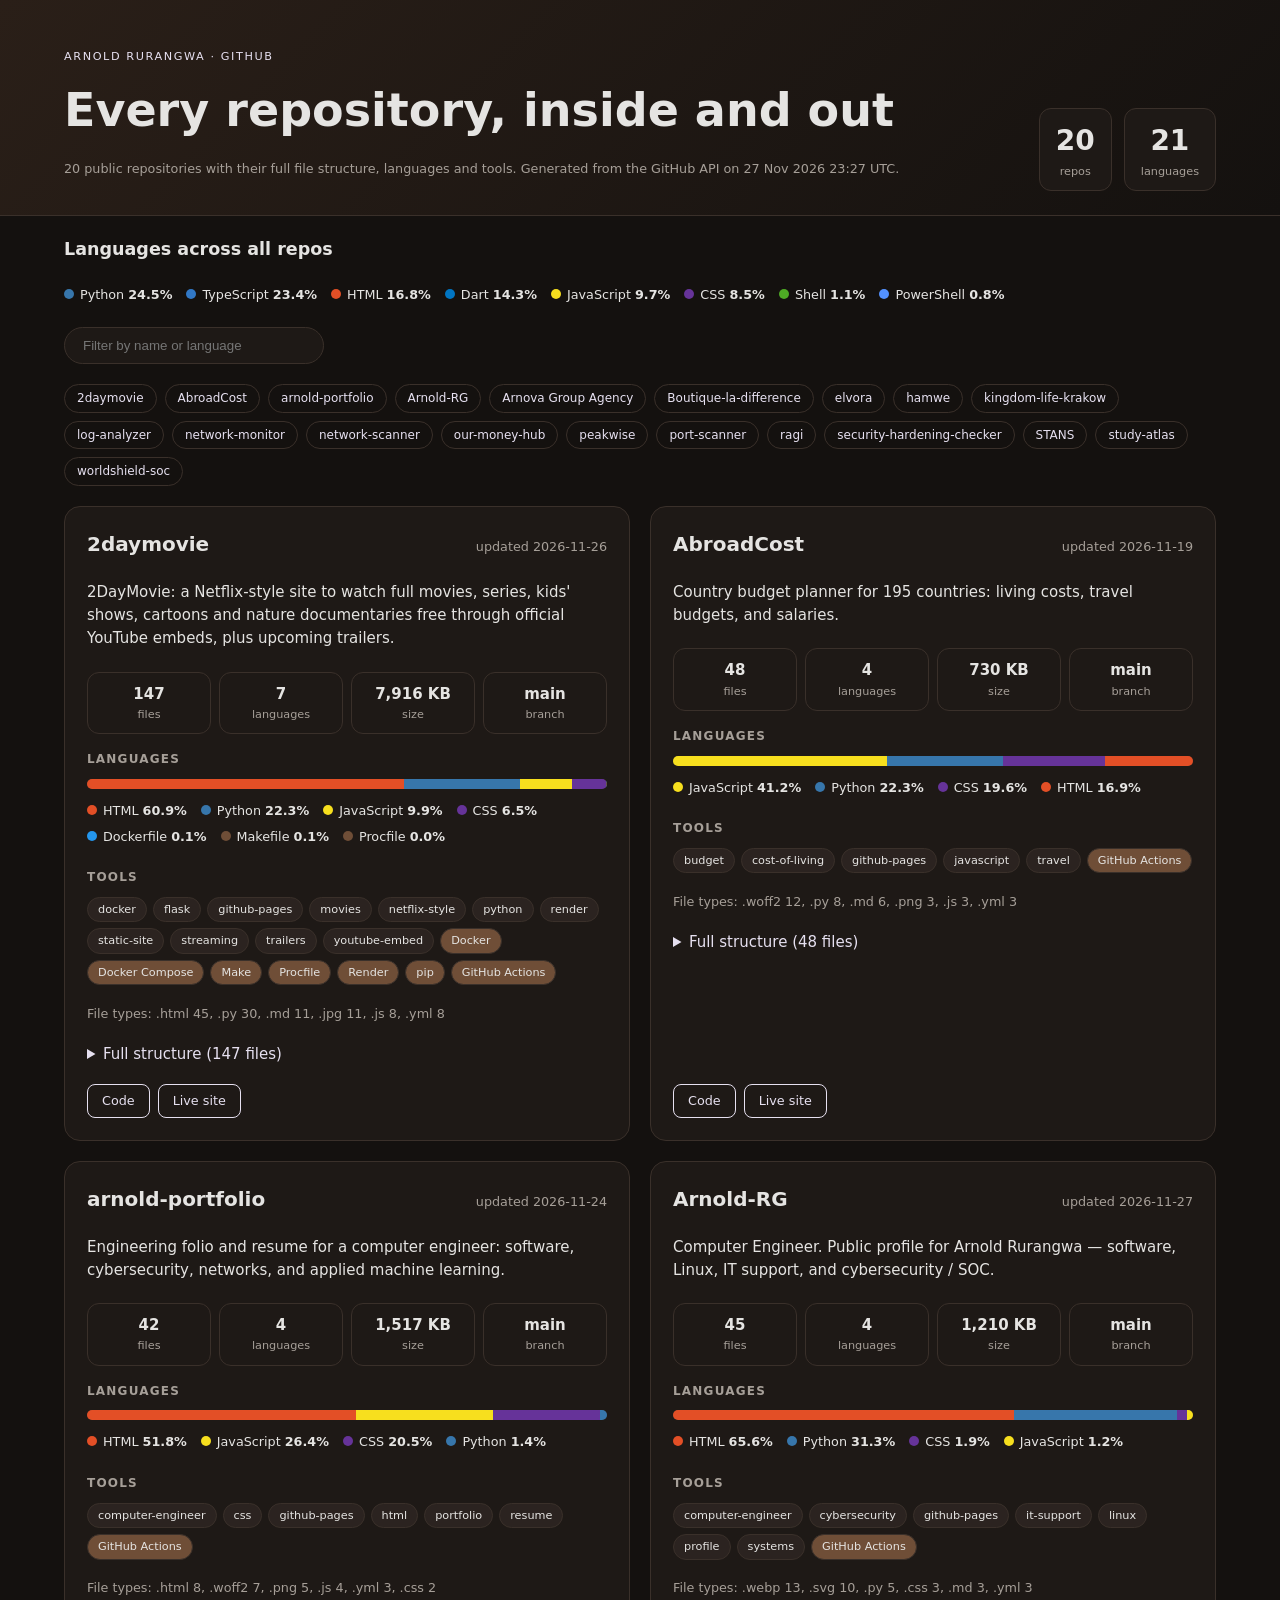
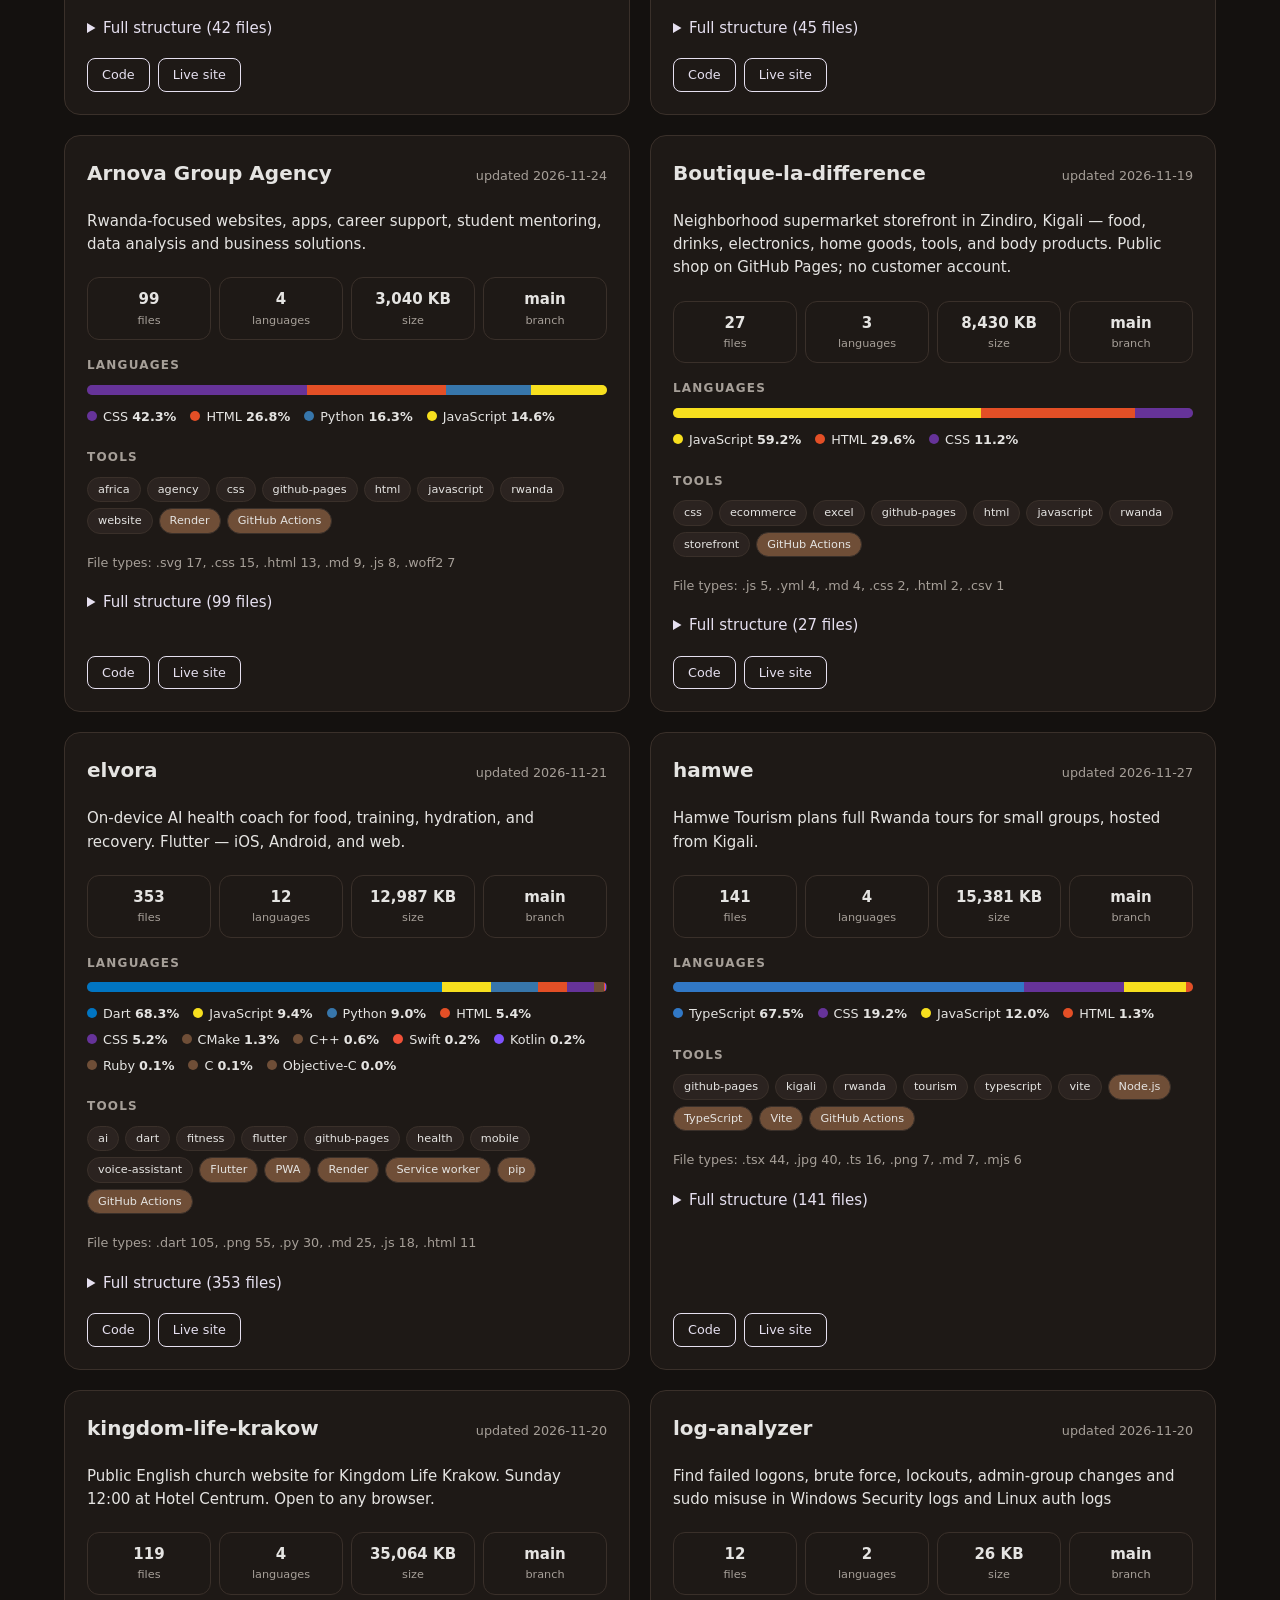
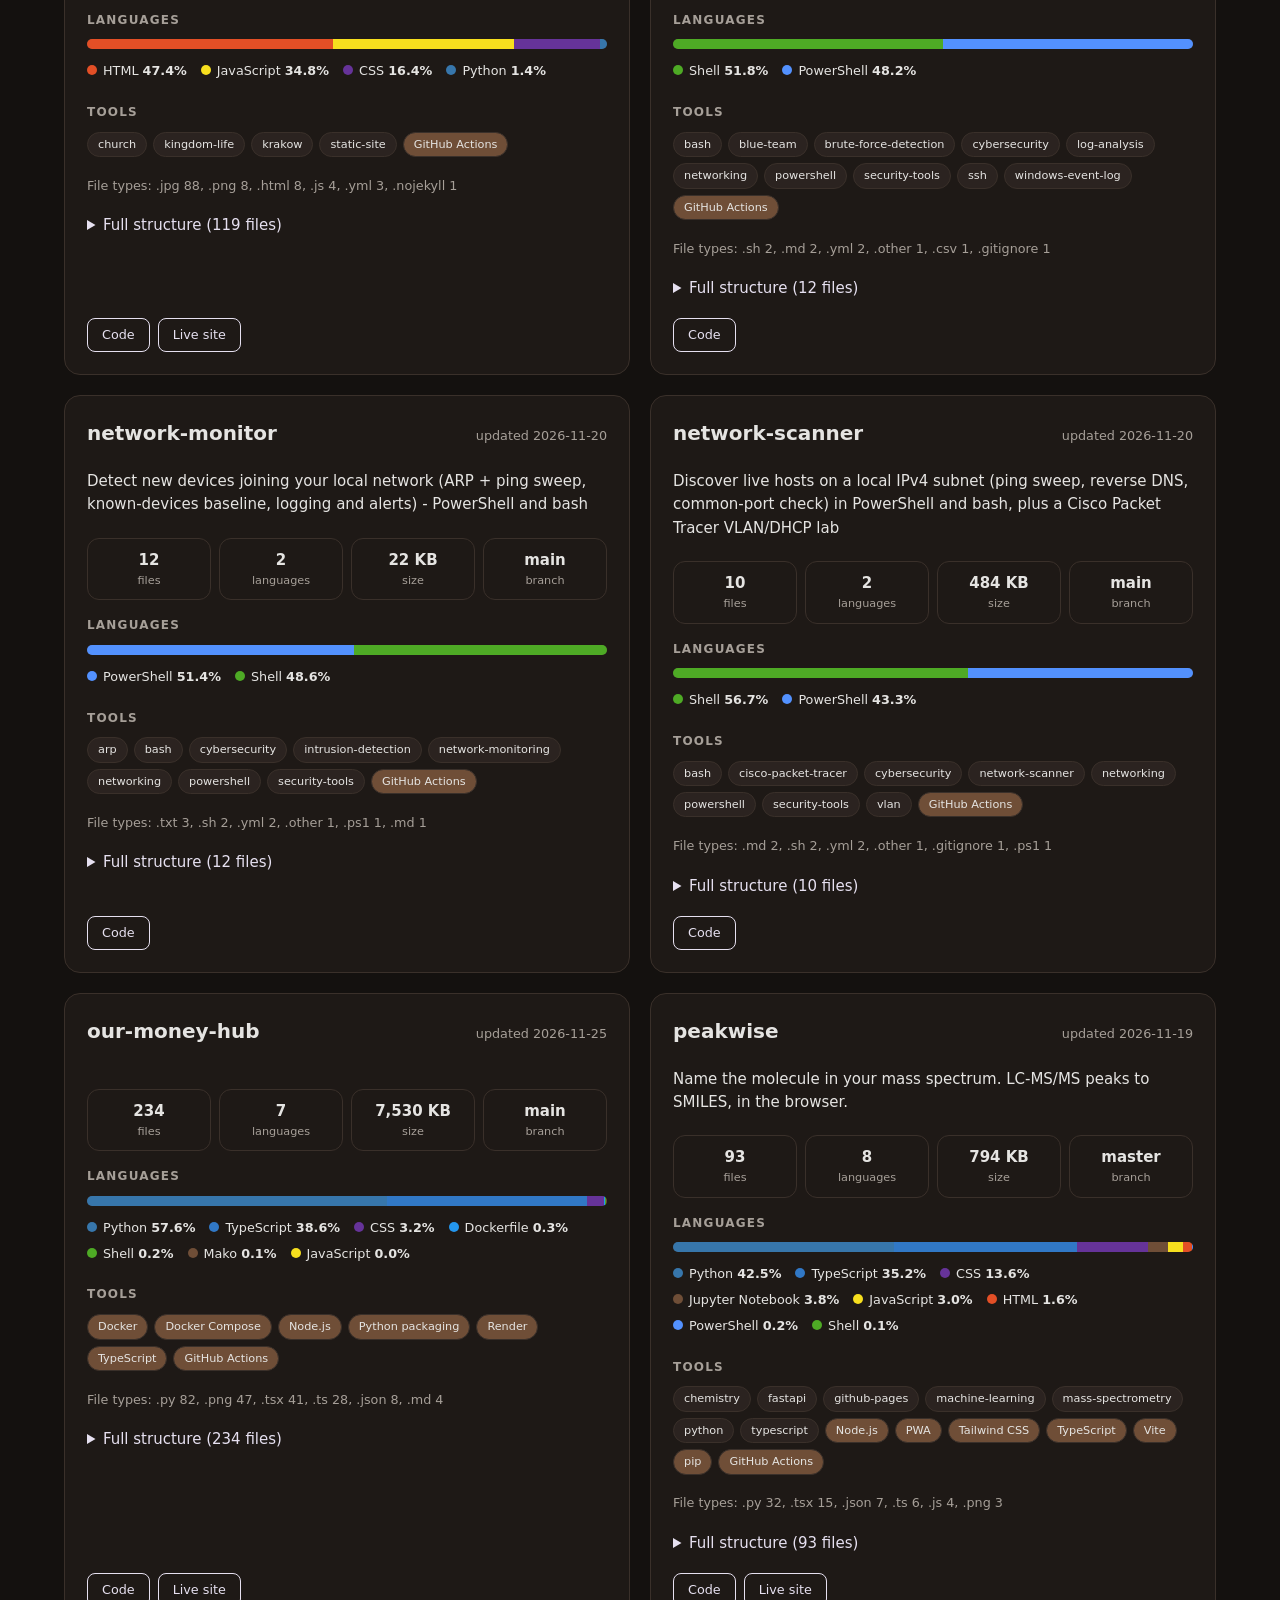
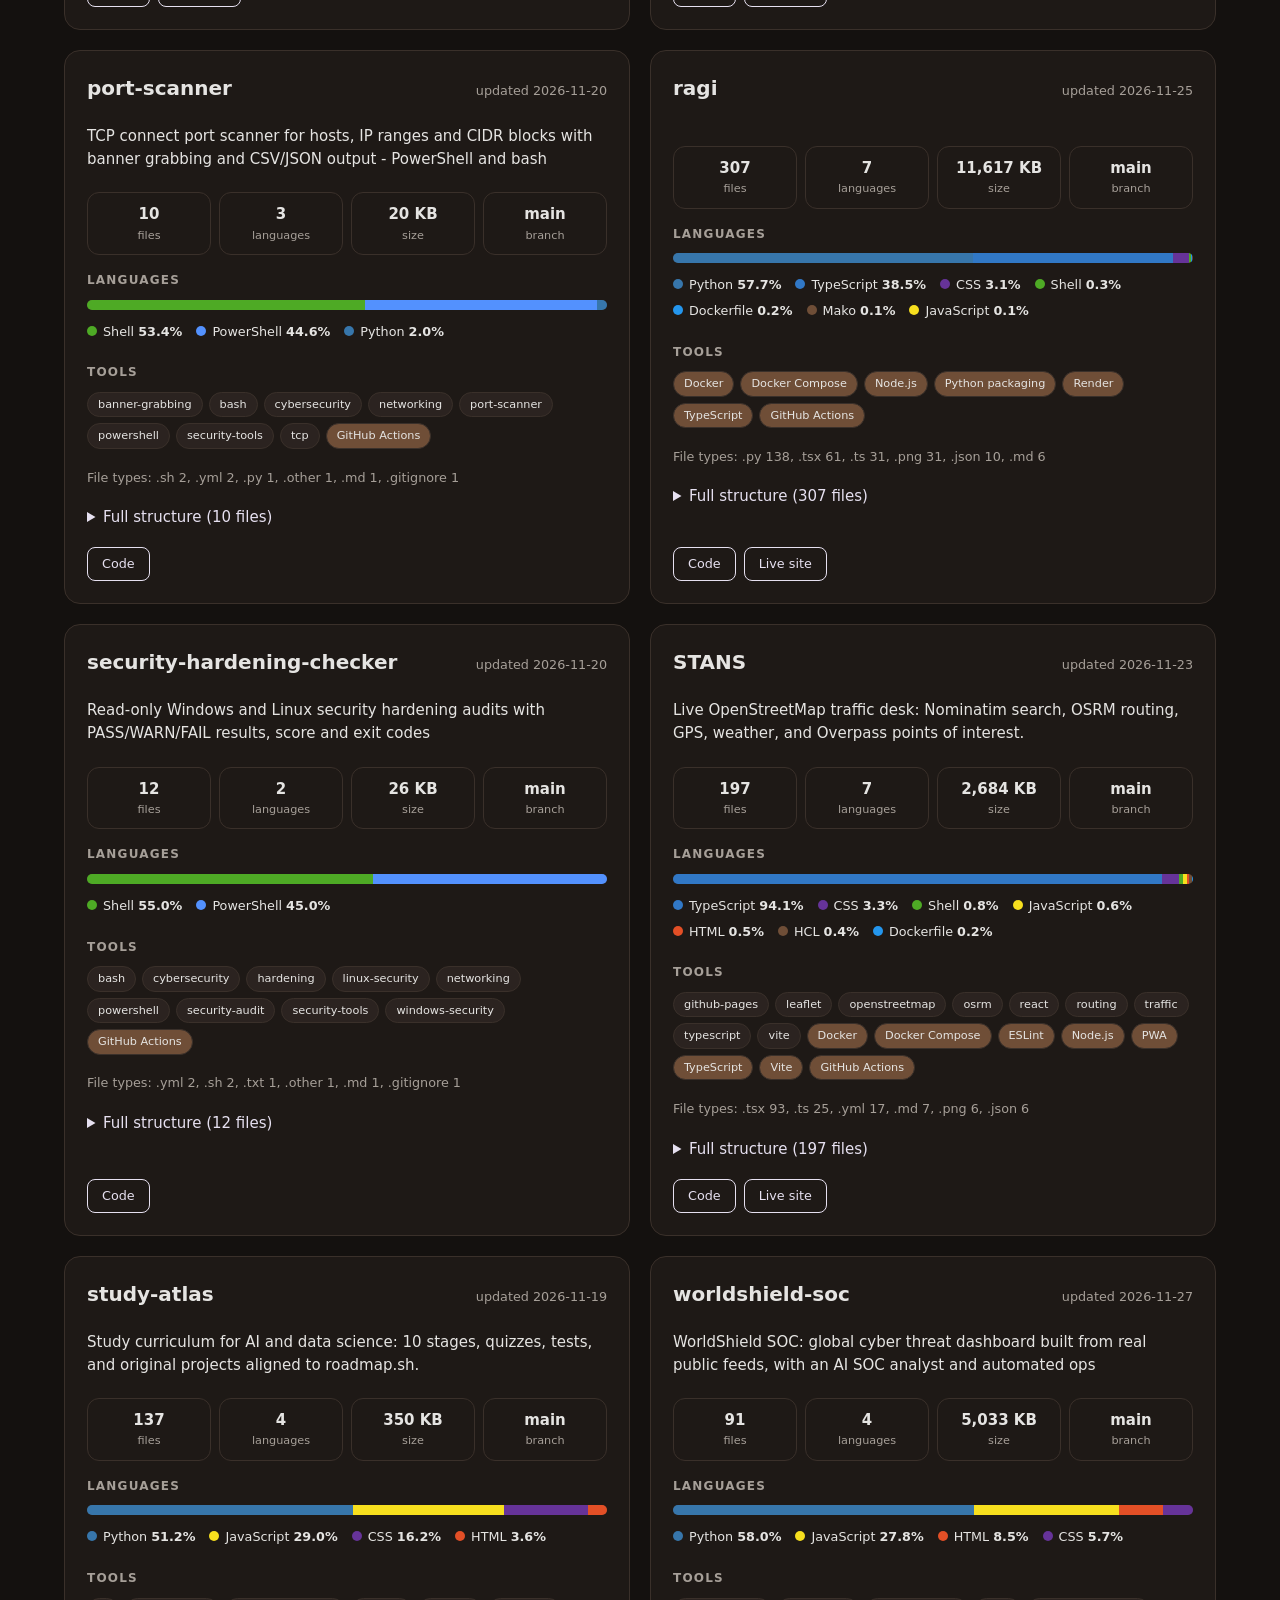
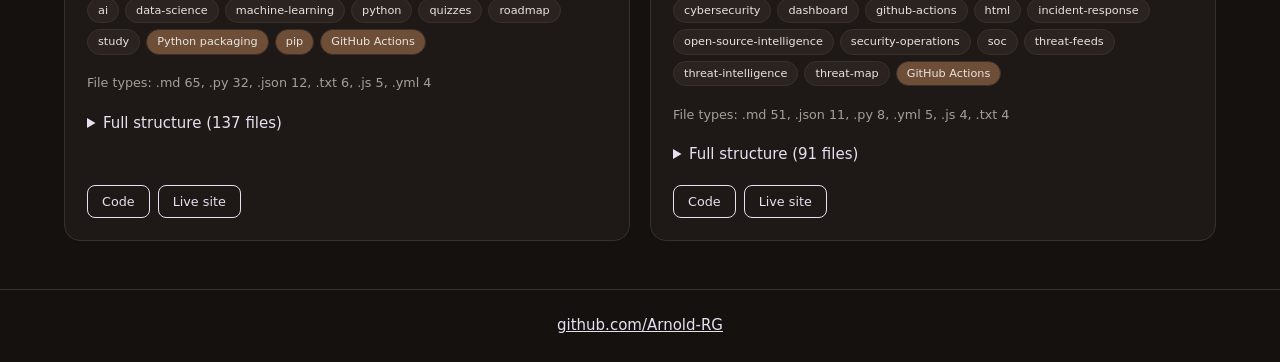
==== commit fa820894: "Update repository index" ====
--- a/overview/index.html
+++ b/overview/index.html
@@ -3,7 +3,7 @@
 <title>Arnold Rurangwa · Every repository</title>
 <link rel="stylesheet" href="overview.css"></head><body>
 <header class="top"><div><p class="eyebrow">Arnold Rurangwa · GitHub</p><h1>Every repository, inside and out</h1>
-<p class="muted">20 public repositories with their full file structure, languages and tools. Generated from the GitHub API on 27 Nov 2026 12:18 UTC.</p></div>
+<p class="muted">20 public repositories with their full file structure, languages and tools. Generated from the GitHub API on 27 Nov 2026 23:27 UTC.</p></div>
 <div class="kpis"><div><b>20</b><span>repos</span></div><div><b>21</b><span>languages</span></div></div></header>
 <section class="overall"><h3>Languages across all repos</h3><ul class="legend"><li><i style="background:#3776AB"></i>Python <b>24.5%</b></li><li><i style="background:#3178C6"></i>TypeScript <b>23.4%</b></li><li><i style="background:#E34F26"></i>HTML <b>16.8%</b></li><li><i style="background:#0175C2"></i>Dart <b>14.3%</b></li><li><i style="background:#F7DF1E"></i>JavaScript <b>9.7%</b></li><li><i style="background:#663399"></i>CSS <b>8.5%</b></li><li><i style="background:#4EAA25"></i>Shell <b>1.1%</b></li><li><i style="background:#5391FE"></i>PowerShell <b>0.8%</b></li></ul>
 <input id="q" type="search" placeholder="Filter by name or language" aria-label="Filter repositories"></section>
@@ -23,7 +23,7 @@
 <div class="stats"><div><b>48</b><span>files</span></div><div><b>4</b><span>languages</span></div><div><b>730 KB</b><span>size</span></div><div><b>main</b><span>branch</span></div></div>
 <h3>Languages</h3><div class="bar"><span style="width:41.17%;background:#F7DF1E" title="JavaScript 41.2%"></span><span style="width:22.33%;background:#3776AB" title="Python 22.3%"></span><span style="width:19.64%;background:#663399" title="CSS 19.6%"></span><span style="width:16.86%;background:#E34F26" title="HTML 16.9%"></span></div><ul class="legend"><li><i style="background:#F7DF1E"></i>JavaScript <b>41.2%</b></li><li><i style="background:#3776AB"></i>Python <b>22.3%</b></li><li><i style="background:#663399"></i>CSS <b>19.6%</b></li><li><i style="background:#E34F26"></i>HTML <b>16.9%</b></li></ul>
 <h3>Tools</h3><div class="chips"><span class="chip">budget</span><span class="chip">cost-of-living</span><span class="chip">github-pages</span><span class="chip">javascript</span><span class="chip">travel</span><span class="chip alt">GitHub Actions</span></div>
-<p class="muted">File types: .woff2 12, .py 8, .md 6, .yml 3, .png 3, .js 3</p>
+<p class="muted">File types: .woff2 12, .py 8, .md 6, .png 3, .js 3, .yml 3</p>
 <details class="tree"><summary>Full structure (48 files)</summary><ul><li><details open><summary><span class="dir">.github/</span> <span class="muted">3 files</span></summary><ul><li><details><summary><span class="dir">workflows/</span> <span class="muted">2 files</span></summary><ul><li><span class="file">deploy-pages.yml</span></li><li><span class="file">quality.yml</span></li></ul></details></li><li><span class="file">dependabot.yml</span></li></ul></details></li><li><details open><summary><span class="dir">assets/</span> <span class="muted">2 files</span></summary><ul><li><details><summary><span class="dir">vira/</span> <span class="muted">2 files</span></summary><ul><li><span class="file">vira-base.css</span></li><li><span class="file">vira-secure.js</span></li></ul></details></li></ul></details></li><li><details open><summary><span class="dir">docs/</span> <span class="muted">3 files</span></summary><ul><li><span class="file">ARCHITECTURE.md</span></li><li><span class="file">DATA_AND_METHODOLOGY.md</span></li><li><span class="file">OVERVIEW.md</span></li></ul></details></li><li><details open><summary><span class="dir">fonts/</span> <span class="muted">13 files</span></summary><ul><li><span class="file">cormorant-500.woff2</span></li><li><span class="file">cormorant-500i.woff2</span></li><li><span class="file">cormorant-600.woff2</span></li><li><span class="file">dm-sans-300.woff2</span></li><li><span class="file">dm-sans-400.woff2</span></li><li><span class="file">dm-sans-500.woff2</span></li><li><span class="file">OFL.txt</span></li><li><span class="file">outfit-300.woff2</span></li><li><span class="file">outfit-400.woff2</span></li><li><span class="file">outfit-500.woff2</span></li><li><span class="file">syne-500.woff2</span></li><li><span class="file">syne-600.woff2</span></li><li><span class="file">syne-700.woff2</span></li></ul></details></li><li><details open><summary><span class="dir">scripts/</span> <span class="muted">1 files</span></summary><ul><li><span class="file">verify_site.py</span></li></ul></details></li><li><details open><summary><span class="dir">tool/</span> <span class="muted">7 files</span></summary><ul><li><span class="file">fix_col_from_wb.py</span></li><li><span class="file">fix_col_outliers.py</span></li><li><span class="file">fix_js_nulls.py</span></li><li><span class="file">fix_regions_and_ui.py</span></li><li><span class="file">refresh_budget_geo.py</span></li><li><span class="file">verify_accuracy.py</span></li><li><span class="file">verify_accuracy_deep.py</span></li></ul></details></li><li><span class="file">.env.example</span></li><li><span class="file">.gitignore</span></li><li><span class="file">.nojekyll</span></li><li><span class="file">404.html</span></li><li><span class="file">apple-touch.png</span></li><li><span class="file">AUTHORS</span></li><li><span class="file">CONTRIBUTING.md</span></li><li><span class="file">favicon.svg</span></li><li><span class="file">index.html</span></li><li><span class="file">LICENSE</span></li><li><span class="file">og.png</span></li><li><span class="file">paper.png</span></li><li><span class="file">README.md</span></li><li><span class="file">relo.css</span></li><li><span class="file">relo.js</span></li><li><span class="file">robots.txt</span></li><li><span class="file">SECURITY.md</span></li><li><span class="file">sitemap.xml</span></li><li><span class="file">world_data.js</span></li></ul></details>
 <footer><a class="btn" href="https://github.com/Arnold-RG/AbroadCost">Code</a> <a class="btn" href="https://arnold-rg.github.io/AbroadCost/">Live site</a></footer>
 </article><article class="card" id="arnold-portfolio" data-name="arnold-portfolio" data-lang="html javascript css python">
@@ -38,10 +38,10 @@
 </article><article class="card" id="Arnold-RG" data-name="arnold-rg" data-lang="html python css javascript">
 <header><h2>Arnold-RG</h2><span class="muted">updated 2026-11-27</span></header>
 <p>Computer Engineer. Public profile for Arnold Rurangwa — software, Linux, IT support, and cybersecurity / SOC.</p>
-<div class="stats"><div><b>45</b><span>files</span></div><div><b>4</b><span>languages</span></div><div><b>1,209 KB</b><span>size</span></div><div><b>main</b><span>branch</span></div></div>
-<h3>Languages</h3><div class="bar"><span style="width:65.56%;background:#E34F26" title="HTML 65.6%"></span><span style="width:31.31%;background:#3776AB" title="Python 31.3%"></span><span style="width:1.93%;background:#663399" title="CSS 1.9%"></span><span style="width:1.20%;background:#F7DF1E" title="JavaScript 1.2%"></span></div><ul class="legend"><li><i style="background:#E34F26"></i>HTML <b>65.6%</b></li><li><i style="background:#3776AB"></i>Python <b>31.3%</b></li><li><i style="background:#663399"></i>CSS <b>1.9%</b></li><li><i style="background:#F7DF1E"></i>JavaScript <b>1.2%</b></li></ul>
+<div class="stats"><div><b>45</b><span>files</span></div><div><b>4</b><span>languages</span></div><div><b>1,210 KB</b><span>size</span></div><div><b>main</b><span>branch</span></div></div>
+<h3>Languages</h3><div class="bar"><span style="width:65.57%;background:#E34F26" title="HTML 65.6%"></span><span style="width:31.30%;background:#3776AB" title="Python 31.3%"></span><span style="width:1.93%;background:#663399" title="CSS 1.9%"></span><span style="width:1.20%;background:#F7DF1E" title="JavaScript 1.2%"></span></div><ul class="legend"><li><i style="background:#E34F26"></i>HTML <b>65.6%</b></li><li><i style="background:#3776AB"></i>Python <b>31.3%</b></li><li><i style="background:#663399"></i>CSS <b>1.9%</b></li><li><i style="background:#F7DF1E"></i>JavaScript <b>1.2%</b></li></ul>
 <h3>Tools</h3><div class="chips"><span class="chip">computer-engineer</span><span class="chip">cybersecurity</span><span class="chip">github-pages</span><span class="chip">it-support</span><span class="chip">linux</span><span class="chip">profile</span><span class="chip">systems</span><span class="chip alt">GitHub Actions</span></div>
-<p class="muted">File types: .webp 13, .svg 10, .py 5, .yml 3, .css 3, .md 3</p>
+<p class="muted">File types: .webp 13, .svg 10, .py 5, .css 3, .md 3, .yml 3</p>
 <details class="tree"><summary>Full structure (45 files)</summary><ul><li><details open><summary><span class="dir">.github/</span> <span class="muted">3 files</span></summary><ul><li><details><summary><span class="dir">workflows/</span> <span class="muted">2 files</span></summary><ul><li><span class="file">update-dashboard.yml</span></li><li><span class="file">update-repo-index.yml</span></li></ul></details></li><li><span class="file">dependabot.yml</span></li></ul></details></li><li><details><summary><span class="dir">assets/</span> <span class="muted">17 files</span></summary><ul><li><details><summary><span class="dir">projects/</span> <span class="muted">13 files</span></summary><ul><li><span class="file">2daymovie.webp</span></li><li><span class="file">AbroadCost.webp</span></li><li><span class="file">Boutique-la-difference.webp</span></li><li><span class="file">elvora.webp</span></li><li><span class="file">hamwe.webp</span></li><li><span class="file">kingdom-life-krakow.webp</span></li><li><span class="file">our-money-hub.webp</span></li><li><span class="file">peakwise.webp</span></li><li><span class="file">ragi.webp</span></li><li><span class="file">STANS.webp</span></li><li><span class="file">study-atlas.webp</span></li><li><span class="file">vira.webp</span></li><li><span class="file">worldshield-soc.webp</span></li></ul></details></li><li><details><summary><span class="dir">vira/</span> <span class="muted">2 files</span></summary><ul><li><span class="file">vira-base.css</span></li><li><span class="file">vira-secure.js</span></li></ul></details></li><li><span class="file">header.svg</span></li><li><span class="file">stats.svg</span></li></ul></details></li><li><details open><summary><span class="dir">dashboard/</span> <span class="muted">9 files</span></summary><ul><li><span class="file">activity.svg</span></li><li><span class="file">badge-dormant.svg</span></li><li><span class="file">badge-in-progress.svg</span></li><li><span class="file">badge-live-in-dev.svg</span></li><li><span class="file">badge-live.svg</span></li><li><span class="file">data.json</span></li><li><span class="file">kpis.svg</span></li><li><span class="file">languages.svg</span></li><li><span class="file">status.svg</span></li></ul></details></li><li><details open><summary><span class="dir">docs/</span> <span class="muted">1 files</span></summary><ul><li><span class="file">screenshot-profile.jpg</span></li></ul></details></li><li><details open><summary><span class="dir">overview/</span> <span class="muted">3 files</span></summary><ul><li><span class="file">index.html</span></li><li><span class="file">overview.css</span></li><li><span class="file">overview.js</span></li></ul></details></li><li><details open><summary><span class="dir">scripts/</span> <span class="muted">5 files</span></summary><ul><li><span class="file">build_overview.py</span></li><li><span class="file">collect_dashboard.py</span></li><li><span class="file">render_preview.py</span></li><li><span class="file">render_site.py</span></li><li><span class="file">update_repo_index.py</span></li></ul></details></li><li><span class="file">.gitignore</span></li><li><span class="file">.nojekyll</span></li><li><span class="file">index.html</span></li><li><span class="file">README.md</span></li><li><span class="file">security-tools.md</span></li><li><span class="file">SECURITY.md</span></li><li><span class="file">styles.css</span></li></ul></details>
 <footer><a class="btn" href="https://github.com/Arnold-RG/Arnold-RG">Code</a> <a class="btn" href="https://arnold-rg.github.io/Arnold-RG/">Live site</a></footer>
 </article><article class="card" id="arnova-group" data-name="arnova-group" data-lang="css html python javascript">
@@ -59,7 +59,7 @@
 <div class="stats"><div><b>27</b><span>files</span></div><div><b>3</b><span>languages</span></div><div><b>8,430 KB</b><span>size</span></div><div><b>main</b><span>branch</span></div></div>
 <h3>Languages</h3><div class="bar"><span style="width:59.22%;background:#F7DF1E" title="JavaScript 59.2%"></span><span style="width:29.56%;background:#E34F26" title="HTML 29.6%"></span><span style="width:11.22%;background:#663399" title="CSS 11.2%"></span></div><ul class="legend"><li><i style="background:#F7DF1E"></i>JavaScript <b>59.2%</b></li><li><i style="background:#E34F26"></i>HTML <b>29.6%</b></li><li><i style="background:#663399"></i>CSS <b>11.2%</b></li></ul>
 <h3>Tools</h3><div class="chips"><span class="chip">css</span><span class="chip">ecommerce</span><span class="chip">excel</span><span class="chip">github-pages</span><span class="chip">html</span><span class="chip">javascript</span><span class="chip">rwanda</span><span class="chip">storefront</span><span class="chip alt">GitHub Actions</span></div>
-<p class="muted">File types: .js 5, .md 4, .yml 4, .html 2, .css 2, .other 1</p>
+<p class="muted">File types: .js 5, .yml 4, .md 4, .css 2, .html 2, .csv 1</p>
 <details class="tree"><summary>Full structure (27 files)</summary><ul><li><details open><summary><span class="dir">.github/</span> <span class="muted">4 files</span></summary><ul><li><details><summary><span class="dir">tests/</span> <span class="muted">1 files</span></summary><ul><li><span class="file">static-site.mjs</span></li></ul></details></li><li><details><summary><span class="dir">workflows/</span> <span class="muted">2 files</span></summary><ul><li><span class="file">cross-platform-website.yml</span></li><li><span class="file">pages.yml</span></li></ul></details></li><li><span class="file">dependabot.yml</span></li></ul></details></li><li><details open><summary><span class="dir">assets/</span> <span class="muted">9 files</span></summary><ul><li><details><summary><span class="dir">css/</span> <span class="muted">1 files</span></summary><ul><li><span class="file">site.css</span></li></ul></details></li><li><details><summary><span class="dir">js/</span> <span class="muted">4 files</span></summary><ul><li><span class="file">chat-form.js</span></li><li><span class="file">data.js</span></li><li><span class="file">help-chat.js</span></li><li><span class="file">store.js</span></li></ul></details></li><li><details><summary><span class="dir">vira/</span> <span class="muted">2 files</span></summary><ul><li><span class="file">vira-base.css</span></li><li><span class="file">vira-secure.js</span></li></ul></details></li><li><span class="file">favicon.svg</span></li><li><span class="file">og.png</span></li></ul></details></li><li><details open><summary><span class="dir">data/</span> <span class="muted">3 files</span></summary><ul><li><span class="file">catalog.template.csv</span></li><li><span class="file">products.json</span></li><li><span class="file">README.md</span></li></ul></details></li><li><details open><summary><span class="dir">docs/</span> <span class="muted">1 files</span></summary><ul><li><span class="file">CROSS_PLATFORM.md</span></li></ul></details></li><li><span class="file">.gitignore</span></li><li><span class="file">404.html</span></li><li><span class="file">_config.yml</span></li><li><span class="file">index.html</span></li><li><span class="file">LICENSE</span></li><li><span class="file">README.md</span></li><li><span class="file">robots.txt</span></li><li><span class="file">SECURITY.md</span></li><li><span class="file">site.webmanifest</span></li><li><span class="file">sitemap.xml</span></li></ul></details>
 <footer><a class="btn" href="https://github.com/Arnold-RG/Boutique-la-difference">Code</a> <a class="btn" href="https://arnold-rg.github.io/Boutique-la-difference/">Live site</a></footer>
 </article><article class="card" id="elvora" data-name="elvora" data-lang="dart javascript python html css cmake c++ swift kotlin ruby c objective-c">
@@ -72,12 +72,12 @@
 <details class="tree"><summary>Full structure (353 files)</summary><ul><li><details open><summary><span class="dir">.github/</span> <span class="muted">5 files</span></summary><ul><li><details><summary><span class="dir">ISSUE_TEMPLATE/</span> <span class="muted">2 files</span></summary><ul><li><span class="file">bug_report.md</span></li><li><span class="file">feature_request.md</span></li></ul></details></li><li><details><summary><span class="dir">workflows/</span> <span class="muted">2 files</span></summary><ul><li><span class="file">ci.yml</span></li><li><span class="file">deploy-pages.yml</span></li></ul></details></li><li><span class="file">dependabot.yml</span></li></ul></details></li><li><details><summary><span class="dir">android/</span> <span class="muted">23 files</span></summary><ul><li><details><summary><span class="dir">app/</span> <span class="muted">17 files</span></summary><ul><li><details><summary><span class="dir">src/</span> <span class="muted">16 files</span></summary><ul><li><details><summary><span class="dir">debug/</span> <span class="muted">1 files</span></summary><ul><li><span class="file">AndroidManifest.xml</span></li></ul></details></li><li><details><summary><span class="dir">main/</span> <span class="muted">14 files</span></summary><ul><li><details><summary><span class="dir">kotlin/</span> <span class="muted">1 files</span></summary><ul><li><details><summary><span class="dir">com/</span> <span class="muted">1 files</span></summary><ul><li><details><summary><span class="dir">nfbot/</span> <span class="muted">1 files</span></summary><ul><li><details><summary><span class="dir">nfbot_app/</span> <span class="muted">1 files</span></summary><ul><li><span class="file">MainActivity.kt</span></li></ul></details></li></ul></details></li></ul></details></li></ul></details></li><li><details><summary><span class="dir">res/</span> <span class="muted">12 files</span></summary><ul><li><details><summary><span class="dir">drawable-v21/</span> <span class="muted">1 files</span></summary><ul><li><span class="file">launch_background.xml</span></li></ul></details></li><li><details><summary><span class="dir">drawable/</span> <span class="muted">2 files</span></summary><ul><li><span class="file">ic_launcher_foreground.xml</span></li><li><span class="file">launch_background.xml</span></li></ul></details></li><li><details><summary><span class="dir">mipmap-anydpi-v26/</span> <span class="muted">1 files</span></summary><ul><li><span class="file">ic_launcher.xml</span></li></ul></details></li><li><details><summary><span class="dir">mipmap-hdpi/</span> <span class="muted">1 files</span></summary><ul><li><span class="file">ic_launcher.png</span></li></ul></details></li><li><details><summary><span class="dir">mipmap-mdpi/</span> <span class="muted">1 files</span></summary><ul><li><span class="file">ic_launcher.png</span></li></ul></details></li><li><details><summary><span class="dir">mipmap-xhdpi/</span> <span class="muted">1 files</span></summary><ul><li><span class="file">ic_launcher.png</span></li></ul></details></li><li><details><summary><span class="dir">mipmap-xxhdpi/</span> <span class="muted">1 files</span></summary><ul><li><span class="file">ic_launcher.png</span></li></ul></details></li><li><details><summary><span class="dir">mipmap-xxxhdpi/</span> <span class="muted">1 files</span></summary><ul><li><span class="file">ic_launcher.png</span></li></ul></details></li><li><details><summary><span class="dir">values-night/</span> <span class="muted">1 files</span></summary><ul><li><span class="file">styles.xml</span></li></ul></details></li><li><details><summary><span class="dir">values/</span> <span class="muted">2 files</span></summary><ul><li><span class="file">colors.xml</span></li><li><span class="file">styles.xml</span></li></ul></details></li></ul></details></li><li><span class="file">AndroidManifest.xml</span></li></ul></details></li><li><details><summary><span class="dir">profile/</span> <span class="muted">1 files</span></summary><ul><li><span class="file">AndroidManifest.xml</span></li></ul></details></li></ul></details></li><li><span class="file">build.gradle.kts</span></li></ul></details></li><li><details><summary><span class="dir">gradle/</span> <span class="muted">1 files</span></summary><ul><li><details><summary><span class="dir">wrapper/</span> <span class="muted">1 files</span></summary><ul><li><span class="file">gradle-wrapper.properties</span></li></ul></details></li></ul></details></li><li><span class="file">.gitignore</span></li><li><span class="file">build.gradle.kts</span></li><li><span class="file">gradle.properties</span></li><li><span class="file">key.properties.example</span></li><li><span class="file">settings.gradle.kts</span></li></ul></details></li><li><details open><summary><span class="dir">api/</span> <span class="muted">7 files</span></summary><ul><li><details><summary><span class="dir">tests/</span> <span class="muted">2 files</span></summary><ul><li><span class="file">__init__.py</span></li><li><span class="file">test_api.py</span></li></ul></details></li><li><span class="file">__init__.py</span></li><li><span class="file">main.py</span></li><li><span class="file">prompt.py</span></li><li><span class="file">README.md</span></li><li><span class="file">requirements.txt</span></li></ul></details></li><li><details open><summary><span class="dir">app-e2e/</span> <span class="muted">4 files</span></summary><ul><li><span class="file">e2e.py</span></li><li><span class="file">README.md</span></li><li><span class="file">sr_stub.js</span></li><li><span class="file">sw_caches.py</span></li></ul></details></li><li><details><summary><span class="dir">app/</span> <span class="muted">24 files</span></summary><ul><li><details><summary><span class="dir">css/</span> <span class="muted">1 files</span></summary><ul><li><span class="file">app.css</span></li></ul></details></li><li><details><summary><span class="dir">data/</span> <span class="muted">1 files</span></summary><ul><li><span class="file">foods-usda-sr.json</span></li></ul></details></li><li><details><summary><span class="dir">icons/</span> <span class="muted">4 files</span></summary><ul><li><span class="file">apple-touch-icon.png</span></li><li><span class="file">icon-192.png</span></li><li><span class="file">icon-512.png</span></li><li><span class="file">icon-maskable-512.png</span></li></ul></details></li><li><details><summary><span class="dir">js/</span> <span class="muted">11 files</span></summary><ul><li><span class="file">app.js</span></li><li><span class="file">charts.js</span></li><li><span class="file">coach.js</span></li><li><span class="file">config.js</span></li><li><span class="file">dom.js</span></li><li><span class="file">foods.js</span></li><li><span class="file">orb.js</span></li><li><span class="file">readiness.js</span></li><li><span class="file">reminders.js</span></li><li><span class="file">store.js</span></li><li><span class="file">voice.js</span></li></ul></details></li><li><span class="file">flutter_service_worker.js</span></li><li><span class="file">index.html</span></li><li><span class="file">manifest.webmanifest</span></li><li><span class="file">privacy.html</span></li><li><span class="file">README.md</span></li><li><span class="file">robots.txt</span></li><li><span class="file">sw.js</span></li></ul></details></li><li><details open><summary><span class="dir">assets/</span> <span class="muted">6 files</span></summary><ul><li><details><summary><span class="dir">branding/</span> <span class="muted">3 files</span></summary><ul><li><span class="file">ai-voice.png</span></li><li><span class="file">bot.jpg</span></li><li><span class="file">bot.png</span></li></ul></details></li><li><details><summary><span class="dir">data/</span> <span class="muted">1 files</span></summary><ul><li><span class="file">.gitkeep</span></li></ul></details></li><li><details><summary><span class="dir">vira/</span> <span class="muted">2 files</span></summary><ul><li><span class="file">vira-base.css</span></li><li><span class="file">vira-secure.js</span></li></ul></details></li></ul></details></li><li><details><summary><span class="dir">backend/</span> <span class="muted">22 files</span></summary><ul><li><details><summary><span class="dir">app/</span> <span class="muted">20 files</span></summary><ul><li><details><summary><span class="dir">api/</span> <span class="muted">11 files</span></summary><ul><li><span class="file">__init__.py</span></li><li><span class="file">activity.py</span></li><li><span class="file">ai.py</span></li><li><span class="file">auth.py</span></li><li><span class="file">billing.py</span></li><li><span class="file">nutrition.py</span></li><li><span class="file">recovery.py</span></li><li><span class="file">router.py</span></li><li><span class="file">social.py</span></li><li><span class="file">training.py</span></li><li><span class="file">users.py</span></li></ul></details></li><li><details><summary><span class="dir">core/</span> <span class="muted">4 files</span></summary><ul><li><span class="file">__init__.py</span></li><li><span class="file">events.py</span></li><li><span class="file">health_profile.py</span></li><li><span class="file">safety.py</span></li></ul></details></li><li><details><summary><span class="dir">services/</span> <span class="muted">2 files</span></summary><ul><li><span class="file">__init__.py</span></li><li><span class="file">orchestrator.py</span></li></ul></details></li><li><span class="file">__init__.py</span></li><li><span class="file">config.py</span></li><li><span class="file">main.py</span></li></ul></details></li><li><span class="file">README.md</span></li><li><span class="file">requirements.txt</span></li></ul></details></li><li><details open><summary><span class="dir">creator_soc/</span> <span class="muted">4 files</span></summary><ul><li><details><summary><span class="dir">assets/</span> <span class="muted">2 files</span></summary><ul><li><span class="file">app.js</span></li><li><span class="file">style.css</span></li></ul></details></li><li><span class="file">index.html</span></li><li><span class="file">README.md</span></li></ul></details></li><li><details><summary><span class="dir">docs/</span> <span class="muted">27 files</span></summary><ul><li><details><summary><span class="dir">screenshots/</span> <span class="muted">13 files</span></summary><ul><li><span class="file">00-banner.png</span></li><li><span class="file">01-today-home.png</span></li><li><span class="file">02-bot-talking.png</span></li><li><span class="file">03-water.png</span></li><li><span class="file">04-form-demo.png</span></li><li><span class="file">05-map-track.png</span></li><li><span class="file">06-readiness.png</span></li><li><span class="file">07-diary-scan.png</span></li><li><span class="file">08-account.png</span></li><li><span class="file">09-website-hero.png</span></li><li><span class="file">10-website-full.png</span></li><li><span class="file">bot-mascot.jpg</span></li><li><span class="file">bot-mascot.png</span></li></ul></details></li><li><span class="file">API_CONTRACT.md</span></li><li><span class="file">APP_STORE_LISTING_DRAFT.md</span></li><li><span class="file">ARCHITECTURE.md</span></li><li><span class="file">EMERGENT_APP_STORE.md</span></li><li><span class="file">IPHONE_AND_APP_STORE.md</span></li><li><span class="file">NUTRITION_FITNESS_LOOP.md</span></li><li><span class="file">OVERVIEW.md</span></li><li><span class="file">PLAY_CONSOLE_NOW.md</span></li><li><span class="file">PLAY_STORE_LAUNCH.md</span></li><li><span class="file">PLAY_STORE_LISTING_DRAFT.md</span></li><li><span class="file">privacy_policy.html</span></li><li><span class="file">PRODUCT_BLUEPRINT.md</span></li><li><span class="file">screenshot-site.jpg</span></li><li><span class="file">SHOWCASE.md</span></li></ul></details></li><li><details open><summary><span class="dir">infra/</span> <span class="muted">1 files</span></summary><ul><li><span class="file">azure-architecture.md</span></li></ul></details></li><li><details><summary><span class="dir">ios/</span> <span class="muted">41 files</span></summary><ul><li><details><summary><span class="dir">Flutter/</span> <span class="muted">3 files</span></summary><ul><li><span class="file">AppFrameworkInfo.plist</span></li><li><span class="file">Debug.xcconfig</span></li><li><span class="file">Release.xcconfig</span></li></ul></details></li><li><details><summary><span class="dir">Runner.xcodeproj/</span> <span class="muted">5 files</span></summary><ul><li><details><summary><span class="dir">project.xcworkspace/</span> <span class="muted">3 files</span></summary><ul><li><details><summary><span class="dir">xcshareddata/</span> <span class="muted">2 files</span></summary><ul><li><span class="file">IDEWorkspaceChecks.plist</span></li><li><span class="file">WorkspaceSettings.xcsettings</span></li></ul></details></li><li><span class="file">contents.xcworkspacedata</span></li></ul></details></li><li><details><summary><span class="dir">xcshareddata/</span> <span class="muted">1 files</span></summary><ul><li><details><summary><span class="dir">xcschemes/</span> <span class="muted">1 files</span></summary><ul><li><span class="file">Runner.xcscheme</span></li></ul></details></li></ul></details></li><li><span class="file">project.pbxproj</span></li></ul></details></li><li><details><summary><span class="dir">Runner.xcworkspace/</span> <span class="muted">3 files</span></summary><ul><li><details><summary><span class="dir">xcshareddata/</span> <span class="muted">2 files</span></summary><ul><li><span class="file">IDEWorkspaceChecks.plist</span></li><li><span class="file">WorkspaceSettings.xcsettings</span></li></ul></details></li><li><span class="file">contents.xcworkspacedata</span></li></ul></details></li><li><details><summary><span class="dir">Runner/</span> <span class="muted">27 files</span></summary><ul><li><details><summary><span class="dir">Assets.xcassets/</span> <span class="muted">21 files</span></summary><ul><li><details><summary><span class="dir">AppIcon.appiconset/</span> <span class="muted">16 files</span></summary><ul><li><span class="file">Contents.json</span></li><li><span class="file">Icon-App-1024x1024@1x.png</span></li><li><span class="file">Icon-App-20x20@1x.png</span></li><li><span class="file">Icon-App-20x20@2x.png</span></li><li><span class="file">Icon-App-20x20@3x.png</span></li><li><span class="file">Icon-App-29x29@1x.png</span></li><li><span class="file">Icon-App-29x29@2x.png</span></li><li><span class="file">Icon-App-29x29@3x.png</span></li><li><span class="file">Icon-App-40x40@1x.png</span></li><li><span class="file">Icon-App-40x40@2x.png</span></li><li><span class="file">Icon-App-40x40@3x.png</span></li><li><span class="file">Icon-App-60x60@2x.png</span></li><li><span class="file">Icon-App-60x60@3x.png</span></li><li><span class="file">Icon-App-76x76@1x.png</span></li><li><span class="file">Icon-App-76x76@2x.png</span></li><li><span class="file">Icon-App-83.5x83.5@2x.png</span></li></ul></details></li><li><details><summary><span class="dir">LaunchImage.imageset/</span> <span class="muted">5 files</span></summary><ul><li><span class="file">Contents.json</span></li><li><span class="file">LaunchImage.png</span></li><li><span class="file">LaunchImage@2x.png</span></li><li><span class="file">LaunchImage@3x.png</span></li><li><span class="file">README.md</span></li></ul></details></li></ul></details></li><li><details><summary><span class="dir">Base.lproj/</span> <span class="muted">2 files</span></summary><ul><li><span class="file">LaunchScreen.storyboard</span></li><li><span class="file">Main.storyboard</span></li></ul></details></li><li><span class="file">AppDelegate.swift</span></li><li><span class="file">Info.plist</span></li><li><span class="file">Runner-Bridging-Header.h</span></li><li><span class="file">SceneDelegate.swift</span></li></ul></details></li><li><details><summary><span class="dir">RunnerTests/</span> <span class="muted">1 files</span></summary><ul><li><span class="file">RunnerTests.swift</span></li></ul></details></li><li><span class="file">.gitignore</span></li><li><span class="file">Podfile</span></li></ul></details></li><li><details><summary><span class="dir">lib/</span> <span class="muted">104 files</span></summary><ul><li><details><summary><span class="dir">config/</span> <span class="muted">4 files</span></summary><ul><li><span class="file">app_config.dart</span></li><li><span class="file">app_theme.dart</span></li><li><span class="file">local_secrets.example.dart</span></li><li><span class="file">routes.dart</span></li></ul></details></li><li><details><summary><span class="dir">core/</span> <span class="muted">50 files</span></summary><ul><li><details><summary><span class="dir">ai/</span> <span class="muted">1 files</span></summary><ul><li><span class="file">ai_orchestrator.dart</span></li></ul></details></li><li><details><summary><span class="dir">data/</span> <span class="muted">4 files</span></summary><ul><li><span class="file">workout_database.dart</span></li><li><span class="file">world_countries.dart</span></li><li><span class="file">world_currencies.dart</span></li><li><span class="file">world_languages.dart</span></li></ul></details></li><li><details><summary><span class="dir">engines/</span> <span class="muted">7 files</span></summary><ul><li><span class="file">activity_engine.dart</span></li><li><span class="file">body_engine.dart</span></li><li><span class="file">calorie_engine.dart</span></li><li><span class="file">fasting_engine.dart</span></li><li><span class="file">food_aware_training_engine.dart</span></li><li><span class="file">nutrition_plan_engine.dart</span></li><li><span class="file">overload_engine.dart</span></li></ul></details></li><li><details><summary><span class="dir">intelligence/</span> <span class="muted">5 files</span></summary><ul><li><span class="file">adaptive_plan_engine.dart</span></li><li><span class="file">anomaly_detector.dart</span></li><li><span class="file">coach_knowledge.dart</span></li><li><span class="file">readiness_engine.dart</span></li><li><span class="file">sleep_analyzer.dart</span></li></ul></details></li><li><details><summary><span class="dir">l10n/</span> <span class="muted">1 files</span></summary><ul><li><span class="file">app_copy.dart</span></li></ul></details></li><li><details><summary><span class="dir">models/</span> <span class="muted">8 files</span></summary><ul><li><span class="file">coach_context.dart</span></li><li><span class="file">coach_persona.dart</span></li><li><span class="file">food_model.dart</span></li><li><span class="file">health_intelligence.dart</span></li><li><span class="file">meal_recognition.dart</span></li><li><span class="file">smart_watch_model.dart</span></li><li><span class="file">subscription.dart</span></li><li><span class="file">user_profile.dart</span></li></ul></details></li><li><details><summary><span class="dir">platform/</span> <span class="muted">4 files</span></summary><ul><li><span class="file">ai_memory.dart</span></li><li><span class="file">data_source.dart</span></li><li><span class="file">health_data_platform.dart</span></li><li><span class="file">now_decision.dart</span></li></ul></details></li><li><details><summary><span class="dir">providers/</span> <span class="muted">1 files</span></summary><ul><li><span class="file">app_state.dart</span></li></ul></details></li><li><details><summary><span class="dir">services/</span> <span class="muted">16 files</span></summary><ul><li><span class="file">ai_coach_service.dart</span></li><li><span class="file">app_services.dart</span></li><li><span class="file">billing_service.dart</span></li><li><span class="file">device_bridge_service.dart</span></li><li><span class="file">food_vision_service.dart</span></li><li><span class="file">intelligence_service.dart</span></li><li><span class="file">local_storage_service.dart</span></li><li><span class="file">locale_service.dart</span></li><li><span class="file">permissions_service.dart</span></li><li><span class="file">preferences_service.dart</span></li><li><span class="file">security_service.dart</span></li><li><span class="file">smart_watch_service.dart</span></li><li><span class="file">steps_service.dart</span></li><li><span class="file">telemetry_service.dart</span></li><li><span class="file">voice_coach_service.dart</span></li><li><span class="file">voice_session_controller.dart</span></li></ul></details></li><li><details><summary><span class="dir">theme/</span> <span class="muted">1 files</span></summary><ul><li><span class="file">app_layout.dart</span></li></ul></details></li><li><details><summary><span class="dir">utils/</span> <span class="muted">2 files</span></summary><ul><li><span class="file">fitness_calculator.dart</span></li><li><span class="file">pairing_link.dart</span></li></ul></details></li></ul></details></li><li><details><summary><span class="dir">features/</span> <span class="muted">49 files</span></summary><ul><li><details><summary><span class="dir">account/</span> <span class="muted">2 files</span></summary><ul><li><span class="file">account_screen.dart</span></li><li><span class="file">permission_center_screen.dart</span></li></ul></details></li><li><details><summary><span class="dir">activity/</span> <span class="muted">1 files</span></summary><ul><li><span class="file">map_track_screen.dart</span></li></ul></details></li><li><details><summary><span class="dir">coach/</span> <span class="muted">2 files</span></summary><ul><li><span class="file">coach_hub_screen.dart</span></li><li><span class="file">daily_briefing.dart</span></li></ul></details></li><li><details><summary><span class="dir">home/</span> <span class="muted">24 files</span></summary><ul><li><details><summary><span class="dir">presentation/</span> <span class="muted">21 files</span></summary><ul><li><details><summary><span class="dir">pages/</span> <span class="muted">1 files</span></summary><ul><li><span class="file">app_shell.dart</span></li></ul></details></li><li><details><summary><span class="dir">widgets/</span> <span class="muted">20 files</span></summary><ul><li><details><summary><span class="dir">components/</span> <span class="muted">6 files</span></summary><ul><li><span class="file">ai_voice_orb.dart</span></li><li><span class="file">coach_card.dart</span></li><li><span class="file">live_coach_orb.dart</span></li><li><span class="file">macro_card.dart</span></li><li><span class="file">meal_card.dart</span></li><li><span class="file">quick_action_card.dart</span></li></ul></details></li><li><details><summary><span class="dir">screens/</span> <span class="muted">14 files</span></summary><ul><li><span class="file">chat_screen.dart</span></li><li><span class="file">data_export_screen.dart</span></li><li><span class="file">food_screen.dart</span></li><li><span class="file">home_dashboard.dart</span></li><li><span class="file">intelligence_screen.dart</span></li><li><span class="file">live_voice_screen.dart</span></li><li><span class="file">onboarding_screen.dart</span></li><li><span class="file">profile_screen.dart</span></li><li><span class="file">progress_screen.dart</span></li><li><span class="file">settings_screen.dart</span></li><li><span class="file">splash_screen.dart</span></li><li><span class="file">watch_hub_screen.dart</span></li><li><span class="file">workout_screen.dart</span></li><li><span class="file">workout_session_screen.dart</span></li></ul></details></li></ul></details></li></ul></details></li><li><span class="file">fuel_home_screen.dart</span></li><li><span class="file">glass_stage_screen.dart</span></li><li><span class="file">home_hub_screen.dart</span></li></ul></details></li><li><details><summary><span class="dir">launch/</span> <span class="muted">1 files</span></summary><ul><li><span class="file">pulse_splash.dart</span></li></ul></details></li><li><details><summary><span class="dir">live/</span> <span class="muted">4 files</span></summary><ul><li><span class="file">brand_mark.dart</span></li><li><span class="file">coach_mark.dart</span></li><li><span class="file">live_bot_character.dart</span></li><li><span class="file">live_stage_screen.dart</span></li></ul></details></li><li><details><summary><span class="dir">nutrition/</span> <span class="muted">1 files</span></summary><ul><li><span class="file">nutrition_screen.dart</span></li></ul></details></li><li><details><summary><span class="dir">onboarding/</span> <span class="muted">1 files</span></summary><ul><li><span class="file">welcome_flow.dart</span></li></ul></details></li><li><details><summary><span class="dir">plate/</span> <span class="muted">1 files</span></summary><ul><li><span class="file">plate_screen.dart</span></li></ul></details></li><li><details><summary><span class="dir">progress/</span> <span class="muted">1 files</span></summary><ul><li><span class="file">progress_hub_screen.dart</span></li></ul></details></li><li><details><summary><span class="dir">shared/</span> <span class="muted">3 files</span></summary><ul><li><span class="file">app_ui.dart</span></li><li><span class="file">lab_ui.dart</span></li><li><span class="file">nf_design.dart</span></li></ul></details></li><li><details><summary><span class="dir">shell/</span> <span class="muted">1 files</span></summary><ul><li><span class="file">nflbot_shell.dart</span></li></ul></details></li><li><details><summary><span class="dir">train/</span> <span class="muted">2 files</span></summary><ul><li><span class="file">train_screen.dart</span></li><li><span class="file">workout_anatomy_screen.dart</span></li></ul></details></li><li><details><summary><span class="dir">watch/</span> <span class="muted">1 files</span></summary><ul><li><span class="file">watch_connect_screen.dart</span></li></ul></details></li><li><details><summary><span class="dir">wellness/</span> <span class="muted">4 files</span></summary><ul><li><span class="file">body_coach_screen.dart</span></li><li><span class="file">extras_screens.dart</span></li><li><span class="file">progress_photos_screen.dart</span></li><li><span class="file">water_screen.dart</span></li></ul></details></li></ul></details></li><li><span class="file">main.dart</span></li></ul></details></li><li><details open><summary><span class="dir">linux/</span> <span class="muted">10 files</span></summary><ul><li><details><summary><span class="dir">flutter/</span> <span class="muted">4 files</span></summary><ul><li><span class="file">CMakeLists.txt</span></li><li><span class="file">generated_plugin_registrant.cc</span></li><li><span class="file">generated_plugin_registrant.h</span></li><li><span class="file">generated_plugins.cmake</span></li></ul></details></li><li><details><summary><span class="dir">runner/</span> <span class="muted">4 files</span></summary><ul><li><span class="file">CMakeLists.txt</span></li><li><span class="file">main.cc</span></li><li><span class="file">my_application.cc</span></li><li><span class="file">my_application.h</span></li></ul></details></li><li><span class="file">.gitignore</span></li><li><span class="file">CMakeLists.txt</span></li></ul></details></li><li><details><summary><span class="dir">macos/</span> <span class="muted">28 files</span></summary><ul><li><details><summary><span class="dir">Flutter/</span> <span class="muted">3 files</span></summary><ul><li><span class="file">Flutter-Debug.xcconfig</span></li><li><span class="file">Flutter-Release.xcconfig</span></li><li><span class="file">GeneratedPluginRegistrant.swift</span></li></ul></details></li><li><details><summary><span class="dir">Runner.xcodeproj/</span> <span class="muted">3 files</span></summary><ul><li><details><summary><span class="dir">project.xcworkspace/</span> <span class="muted">1 files</span></summary><ul><li><details><summary><span class="dir">xcshareddata/</span> <span class="muted">1 files</span></summary><ul><li><span class="file">IDEWorkspaceChecks.plist</span></li></ul></details></li></ul></details></li><li><details><summary><span class="dir">xcshareddata/</span> <span class="muted">1 files</span></summary><ul><li><details><summary><span class="dir">xcschemes/</span> <span class="muted">1 files</span></summary><ul><li><span class="file">Runner.xcscheme</span></li></ul></details></li></ul></details></li><li><span class="file">project.pbxproj</span></li></ul></details></li><li><details><summary><span class="dir">Runner.xcworkspace/</span> <span class="muted">2 files</span></summary><ul><li><details><summary><span class="dir">xcshareddata/</span> <span class="muted">1 files</span></summary><ul><li><span class="file">IDEWorkspaceChecks.plist</span></li></ul></details></li><li><span class="file">contents.xcworkspacedata</span></li></ul></details></li><li><details><summary><span class="dir">Runner/</span> <span class="muted">18 files</span></summary><ul><li><details><summary><span class="dir">Assets.xcassets/</span> <span class="muted">8 files</span></summary><ul><li><details><summary><span class="dir">AppIcon.appiconset/</span> <span class="muted">8 files</span></summary><ul><li><span class="file">app_icon_1024.png</span></li><li><span class="file">app_icon_128.png</span></li><li><span class="file">app_icon_16.png</span></li><li><span class="file">app_icon_256.png</span></li><li><span class="file">app_icon_32.png</span></li><li><span class="file">app_icon_512.png</span></li><li><span class="file">app_icon_64.png</span></li><li><span class="file">Contents.json</span></li></ul></details></li></ul></details></li><li><details><summary><span class="dir">Base.lproj/</span> <span class="muted">1 files</span></summary><ul><li><span class="file">MainMenu.xib</span></li></ul></details></li><li><details><summary><span class="dir">Configs/</span> <span class="muted">4 files</span></summary><ul><li><span class="file">AppInfo.xcconfig</span></li><li><span class="file">Debug.xcconfig</span></li><li><span class="file">Release.xcconfig</span></li><li><span class="file">Warnings.xcconfig</span></li></ul></details></li><li><span class="file">AppDelegate.swift</span></li><li><span class="file">DebugProfile.entitlements</span></li><li><span class="file">Info.plist</span></li><li><span class="file">MainFlutterWindow.swift</span></li><li><span class="file">Release.entitlements</span></li></ul></details></li><li><details><summary><span class="dir">RunnerTests/</span> <span class="muted">1 files</span></summary><ul><li><span class="file">RunnerTests.swift</span></li></ul></details></li><li><span class="file">.gitignore</span></li></ul></details></li><li><details open><summary><span class="dir">test/</span> <span class="muted">1 files</span></summary><ul><li><span class="file">widget_test.dart</span></li></ul></details></li><li><details open><summary><span class="dir">tool/</span> <span class="muted">3 files</span></summary><ul><li><span class="file">_escape_currency.py</span></li><li><span class="file">_fix_langs.py</span></li><li><span class="file">gen_world_data.py</span></li></ul></details></li><li><details open><summary><span class="dir">web/</span> <span class="muted">10 files</span></summary><ul><li><details><summary><span class="dir">icons/</span> <span class="muted">4 files</span></summary><ul><li><span class="file">Icon-192.png</span></li><li><span class="file">Icon-512.png</span></li><li><span class="file">Icon-maskable-192.png</span></li><li><span class="file">Icon-maskable-512.png</span></li></ul></details></li><li><span class="file">download.html</span></li><li><span class="file">favicon.png</span></li><li><span class="file">index.html</span></li><li><span class="file">manifest.json</span></li><li><span class="file">pair.html</span></li><li><span class="file">studio.html</span></li></ul></details></li><li><details><summary><span class="dir">website/</span> <span class="muted">15 files</span></summary><ul><li><details><summary><span class="dir">assets/</span> <span class="muted">9 files</span></summary><ul><li><details><summary><span class="dir">branding/</span> <span class="muted">4 files</span></summary><ul><li><span class="file">ai-voice.png</span></li><li><span class="file">bot.jpg</span></li><li><span class="file">coach-mark.svg</span></li><li><span class="file">favicon.svg</span></li></ul></details></li><li><details><summary><span class="dir">css/</span> <span class="muted">1 files</span></summary><ul><li><span class="file">styles.css</span></li></ul></details></li><li><details><summary><span class="dir">js/</span> <span class="muted">1 files</span></summary><ul><li><span class="file">main.js</span></li></ul></details></li><li><details><summary><span class="dir">vira/</span> <span class="muted">2 files</span></summary><ul><li><span class="file">vira-base.css</span></li><li><span class="file">vira-secure.js</span></li></ul></details></li><li><span class="file">og.png</span></li></ul></details></li><li><span class="file">404.html</span></li><li><span class="file">index.html</span></li><li><span class="file">privacy.html</span></li><li><span class="file">README.md</span></li><li><span class="file">robots.txt</span></li><li><span class="file">sitemap.xml</span></li></ul></details></li><li><details open><summary><span class="dir">windows/</span> <span class="muted">6 files</span></summary><ul><li><details><summary><span class="dir">flutter/</span> <span class="muted">4 files</span></summary><ul><li><span class="file">CMakeLists.txt</span></li><li><span class="file">generated_plugin_registrant.cc</span></li><li><span class="file">generated_plugin_registrant.h</span></li><li><span class="file">generated_plugins.cmake</span></li></ul></details></li><li><span class="file">.gitignore</span></li><li><span class="file">CMakeLists.txt</span></li></ul></details></li><li><span class="file">.gitignore</span></li><li><span class="file">.metadata</span></li><li><span class="file">analysis_options.yaml</span></li><li><span class="file">codemagic.yaml</span></li><li><span class="file">CONTRIBUTING.md</span></li><li><span class="file">devtools_options.yaml</span></li><li><span class="file">LICENSE</span></li><li><span class="file">pubspec.lock</span></li><li><span class="file">pubspec.yaml</span></li><li><span class="file">README.md</span></li><li><span class="file">render.yaml</span></li><li><span class="file">SECURITY.md</span></li></ul></details>
 <footer><a class="btn" href="https://github.com/Arnold-RG/elvora">Code</a> <a class="btn" href="https://arnold-rg.github.io/elvora/">Live site</a></footer>
 </article><article class="card" id="hamwe" data-name="hamwe" data-lang="typescript css javascript html">
-<header><h2>hamwe</h2><span class="muted">updated 2026-11-20</span></header>
+<header><h2>hamwe</h2><span class="muted">updated 2026-11-27</span></header>
 <p>Hamwe Tourism plans full Rwanda tours for small groups, hosted from Kigali.</p>
-<div class="stats"><div><b>141</b><span>files</span></div><div><b>4</b><span>languages</span></div><div><b>15,364 KB</b><span>size</span></div><div><b>main</b><span>branch</span></div></div>
+<div class="stats"><div><b>141</b><span>files</span></div><div><b>4</b><span>languages</span></div><div><b>15,381 KB</b><span>size</span></div><div><b>main</b><span>branch</span></div></div>
 <h3>Languages</h3><div class="bar"><span style="width:67.52%;background:#3178C6" title="TypeScript 67.5%"></span><span style="width:19.18%;background:#663399" title="CSS 19.2%"></span><span style="width:12.01%;background:#F7DF1E" title="JavaScript 12.0%"></span><span style="width:1.29%;background:#E34F26" title="HTML 1.3%"></span></div><ul class="legend"><li><i style="background:#3178C6"></i>TypeScript <b>67.5%</b></li><li><i style="background:#663399"></i>CSS <b>19.2%</b></li><li><i style="background:#F7DF1E"></i>JavaScript <b>12.0%</b></li><li><i style="background:#E34F26"></i>HTML <b>1.3%</b></li></ul>
 <h3>Tools</h3><div class="chips"><span class="chip">github-pages</span><span class="chip">kigali</span><span class="chip">rwanda</span><span class="chip">tourism</span><span class="chip">typescript</span><span class="chip">vite</span><span class="chip alt">Node.js</span><span class="chip alt">TypeScript</span><span class="chip alt">Vite</span><span class="chip alt">GitHub Actions</span></div>
-<p class="muted">File types: .tsx 44, .jpg 40, .ts 16, .md 7, .png 7, .yml 6</p>
+<p class="muted">File types: .tsx 44, .jpg 40, .ts 16, .png 7, .md 7, .mjs 6</p>
 <details class="tree"><summary>Full structure (141 files)</summary><ul><li><details><summary><span class="dir">.github/</span> <span class="muted">19 files</span></summary><ul><li><details><summary><span class="dir">assets/</span> <span class="muted">12 files</span></summary><ul><li><span class="file">01-home.jpg</span></li><li><span class="file">02-tours.jpg</span></li><li><span class="file">03-tour-detail.jpg</span></li><li><span class="file">04-destinations.jpg</span></li><li><span class="file">05-activities.jpg</span></li><li><span class="file">06-album.jpg</span></li><li><span class="file">07-plan.jpg</span></li><li><span class="file">08-about.jpg</span></li><li><span class="file">09-contact.jpg</span></li><li><span class="file">10-gisubizo.jpg</span></li><li><span class="file">11-checkout.jpg</span></li><li><span class="file">12-tickets.jpg</span></li></ul></details></li><li><details><summary><span class="dir">ISSUE_TEMPLATE/</span> <span class="muted">3 files</span></summary><ul><li><span class="file">bug.yml</span></li><li><span class="file">config.yml</span></li><li><span class="file">feature.yml</span></li></ul></details></li><li><details><summary><span class="dir">workflows/</span> <span class="muted">2 files</span></summary><ul><li><span class="file">cross-platform-build.yml</span></li><li><span class="file">pages.yml</span></li></ul></details></li><li><span class="file">dependabot.yml</span></li><li><span class="file">PULL_REQUEST_TEMPLATE.md</span></li></ul></details></li><li><details open><summary><span class="dir">assets/</span> <span class="muted">1 files</span></summary><ul><li><details><summary><span class="dir">site/</span> <span class="muted">1 files</span></summary><ul><li><span class="file">site-base.css</span></li></ul></details></li></ul></details></li><li><details open><summary><span class="dir">docs/</span> <span class="muted">3 files</span></summary><ul><li><span class="file">ARCHITECTURE.md</span></li><li><span class="file">CROSS_PLATFORM.md</span></li><li><span class="file">DASHBOARD.md</span></li></ul></details></li><li><details><summary><span class="dir">public/</span> <span class="muted">37 files</span></summary><ul><li><details><summary><span class="dir">brand/</span> <span class="muted">4 files</span></summary><ul><li><span class="file">hamwe-logo-light.png</span></li><li><span class="file">hamwe-logo-lockup.png</span></li><li><span class="file">hamwe-logo-mark.png</span></li><li><span class="file">hamwe-logo.png</span></li></ul></details></li><li><details><summary><span class="dir">images/</span> <span class="muted">29 files</span></summary><ul><li><details><summary><span class="dir">album/</span> <span class="muted">16 files</span></summary><ul><li><span class="file">amahoro-day.jpg</span></li><li><span class="file">amahoro-night.jpg</span></li><li><span class="file">car-free-track.jpg</span></li><li><span class="file">coach.jpg</span></li><li><span class="file">gasabo.jpg</span></li><li><span class="file">gorilla.jpg</span></li><li><span class="file">gorillas.jpg</span></li><li><span class="file">intore.jpg</span></li><li><span class="file">kigali-campus.jpg</span></li><li><span class="file">kigali.jpg</span></li><li><span class="file">paul-kagame.jpg</span></li><li><span class="file">rdf.jpg</span></li><li><span class="file">rwandair.jpg</span></li><li><span class="file">tea-hills.jpg</span></li><li><span class="file">thousand-hills.jpg</span></li><li><span class="file">visit-rwanda.jpg</span></li></ul></details></li><li><span class="file">akagera.jpg</span></li><li><span class="file">atlas-rwanda.jpg</span></li><li><span class="file">coffee.jpg</span></li><li><span class="file">cohort.jpg</span></li><li><span class="file">dinner.jpg</span></li><li><span class="file">gorilla-volcanoes.jpg</span></li><li><span class="file">grain.png</span></li><li><span class="file">hero-hills.jpg</span></li><li><span class="file">imigongo.jpg</span></li><li><span class="file">kigali.jpg</span></li><li><span class="file">lake-kivu.jpg</span></li><li><span class="file">nyanza.jpg</span></li><li><span class="file">nyungwe.jpg</span></li></ul></details></li><li><span class="file">.nojekyll</span></li><li><span class="file">favicon.png</span></li><li><span class="file">favicon.svg</span></li><li><span class="file">icons.svg</span></li></ul></details></li><li><details open><summary><span class="dir">scripts/</span> <span class="muted">6 files</span></summary><ul><li><span class="file">check-published.mjs</span></li><li><span class="file">check-published.test.mjs</span></li><li><span class="file">clean-rwanda-album.mjs</span></li><li><span class="file">fetch-rwanda-album.mjs</span></li><li><span class="file">pick-best-album.mjs</span></li><li><span class="file">spa-fallback.mjs</span></li></ul></details></li><li><details><summary><span class="dir">src/</span> <span class="muted">65 files</span></summary><ul><li><details><summary><span class="dir">assets/</span> <span class="muted">3 files</span></summary><ul><li><span class="file">hero.png</span></li><li><span class="file">typescript.svg</span></li><li><span class="file">vite.svg</span></li></ul></details></li><li><details><summary><span class="dir">components/</span> <span class="muted">24 files</span></summary><ul><li><span class="file">ActivityCard.tsx</span></li><li><span class="file">AlbumStrip.tsx</span></li><li><span class="file">CohortAvatars.tsx</span></li><li><span class="file">Constellation.tsx</span></li><li><span class="file">DailyBudget.tsx</span></li><li><span class="file">DeskHours.tsx</span></li><li><span class="file">DestinationPlate.tsx</span></li><li><span class="file">Footer.tsx</span></li><li><span class="file">GisubizoChat.tsx</span></li><li><span class="file">GisubizoDock.tsx</span></li><li><span class="file">IntroSplash.tsx</span></li><li><span class="file">LandAtlas.tsx</span></li><li><span class="file">Layout.tsx</span></li><li><span class="file">Logo.tsx</span></li><li><span class="file">Navbar.tsx</span></li><li><span class="file">OfficeCountdown.tsx</span></li><li><span class="file">PageMasthead.tsx</span></li><li><span class="file">Price.tsx</span></li><li><span class="file">QrMark.tsx</span></li><li><span class="file">ScrollMotion.tsx</span></li><li><span class="file">SeatMeter.tsx</span></li><li><span class="file">TicketActions.tsx</span></li><li><span class="file">TicketStub.tsx</span></li><li><span class="file">TourCard.tsx</span></li></ul></details></li><li><details><summary><span class="dir">context/</span> <span class="muted">1 files</span></summary><ul><li><span class="file">BookingContext.tsx</span></li></ul></details></li><li><details><summary><span class="dir">data/</span> <span class="muted">3 files</span></summary><ul><li><span class="file">album.ts</span></li><li><span class="file">rwanda-album.json</span></li><li><span class="file">rwandaAlbum.json</span></li></ul></details></li><li><details><summary><span class="dir">gisubizo/</span> <span class="muted">4 files</span></summary><ul><li><span class="file">engine.ts</span></li><li><span class="file">knowledge.ts</span></li><li><span class="file">mcp.ts</span></li><li><span class="file">qa.ts</span></li></ul></details></li><li><details><summary><span class="dir">hooks/</span> <span class="muted">2 files</span></summary><ul><li><span class="file">useDeskStatus.ts</span></li><li><span class="file">useOfficeCountdown.ts</span></li></ul></details></li><li><details><summary><span class="dir">lib/</span> <span class="muted">5 files</span></summary><ul><li><span class="file">asset.ts</span></li><li><span class="file">format.ts</span></li><li><span class="file">hours.ts</span></li><li><span class="file">meta.ts</span></li><li><span class="file">ticket.ts</span></li></ul></details></li><li><details><summary><span class="dir">pages/</span> <span class="muted">17 files</span></summary><ul><li><span class="file">AboutPage.tsx</span></li><li><span class="file">ActivitiesPage.tsx</span></li><li><span class="file">ActivityDetailPage.tsx</span></li><li><span class="file">AlbumPage.tsx</span></li><li><span class="file">CheckoutPage.tsx</span></li><li><span class="file">ConfirmationPage.tsx</span></li><li><span class="file">ContactPage.tsx</span></li><li><span class="file">DestinationsPage.tsx</span></li><li><span class="file">FaqPage.tsx</span></li><li><span class="file">GisubizoPage.tsx</span></li><li><span class="file">HomePage.tsx</span></li><li><span class="file">IncludedPage.tsx</span></li><li><span class="file">PlanPage.tsx</span></li><li><span class="file">ResponsiblePage.tsx</span></li><li><span class="file">TicketsPage.tsx</span></li><li><span class="file">TourDetailPage.tsx</span></li><li><span class="file">ToursPage.tsx</span></li></ul></details></li><li><span class="file">App.tsx</span></li><li><span class="file">data.ts</span></li><li><span class="file">index.css</span></li><li><span class="file">main.tsx</span></li><li><span class="file">types.ts</span></li><li><span class="file">vite-env.d.ts</span></li></ul></details></li><li><span class="file">.gitignore</span></li><li><span class="file">CONTRIBUTING.md</span></li><li><span class="file">index.html</span></li><li><span class="file">LICENSE</span></li><li><span class="file">package-lock.json</span></li><li><span class="file">package.json</span></li><li><span class="file">README.md</span></li><li><span class="file">SECURITY.md</span></li><li><span class="file">tsconfig.json</span></li><li><span class="file">vite.config.ts</span></li></ul></details>
 <footer><a class="btn" href="https://github.com/Arnold-RG/hamwe">Code</a> <a class="btn" href="https://arnold-rg.github.io/hamwe/">Live site</a></footer>
 </article><article class="card" id="kingdom-life-krakow" data-name="kingdom-life-krakow" data-lang="html javascript css python">
@@ -86,7 +86,7 @@
 <div class="stats"><div><b>119</b><span>files</span></div><div><b>4</b><span>languages</span></div><div><b>35,064 KB</b><span>size</span></div><div><b>main</b><span>branch</span></div></div>
 <h3>Languages</h3><div class="bar"><span style="width:47.38%;background:#E34F26" title="HTML 47.4%"></span><span style="width:34.82%;background:#F7DF1E" title="JavaScript 34.8%"></span><span style="width:16.43%;background:#663399" title="CSS 16.4%"></span><span style="width:1.37%;background:#3776AB" title="Python 1.4%"></span></div><ul class="legend"><li><i style="background:#E34F26"></i>HTML <b>47.4%</b></li><li><i style="background:#F7DF1E"></i>JavaScript <b>34.8%</b></li><li><i style="background:#663399"></i>CSS <b>16.4%</b></li><li><i style="background:#3776AB"></i>Python <b>1.4%</b></li></ul>
 <h3>Tools</h3><div class="chips"><span class="chip">church</span><span class="chip">kingdom-life</span><span class="chip">krakow</span><span class="chip">static-site</span><span class="chip alt">GitHub Actions</span></div>
-<p class="muted">File types: .jpg 88, .html 8, .png 8, .js 4, .yml 3, .css 1</p>
+<p class="muted">File types: .jpg 88, .png 8, .html 8, .js 4, .yml 3, .nojekyll 1</p>
 <details class="tree"><summary>Full structure (119 files)</summary><ul><li><details open><summary><span class="dir">.github/</span> <span class="muted">3 files</span></summary><ul><li><details><summary><span class="dir">workflows/</span> <span class="muted">2 files</span></summary><ul><li><span class="file">pages.yml</span></li><li><span class="file">quality.yml</span></li></ul></details></li><li><span class="file">dependabot.yml</span></li></ul></details></li><li><details><summary><span class="dir">assets/</span> <span class="muted">96 files</span></summary><ul><li><details><summary><span class="dir">books/</span> <span class="muted">22 files</span></summary><ul><li><span class="file">armor-of-god.jpg</span></li><li><span class="file">christian-habits.jpg</span></li><li><span class="file">daily-life.jpg</span></li><li><span class="file">facing-your-giants.jpg</span></li><li><span class="file">first-steps.jpg</span></li><li><span class="file">forgiveness.jpg</span></li><li><span class="file">god-sees-you.jpg</span></li><li><span class="file">goliath.jpg</span></li><li><span class="file">gospel-john.jpg</span></li><li><span class="file">heal-body.jpg</span></li><li><span class="file">how-to-be-christian.jpg</span></li><li><span class="file">i-am-happy.jpg</span></li><li><span class="file">jesus-words.jpg</span></li><li><span class="file">love-like-jesus.jpg</span></li><li><span class="file">love-purpose.jpg</span></li><li><span class="file">new-believers.jpg</span></li><li><span class="file">power-of-bible.jpg</span></li><li><span class="file">prayer-life.jpg</span></li><li><span class="file">psalms-faith.jpg</span></li><li><span class="file">rest-in-god.jpg</span></li><li><span class="file">when-grace.jpg</span></li><li><span class="file">who-is-jesus.jpg</span></li></ul></details></li><li><details><summary><span class="dir">ig/</span> <span class="muted">25 files</span></summary><ul><li><span class="file">pl-DdwJqbBClhw-02.jpg</span></li><li><span class="file">pl-DdwJqbBClhw-03.jpg</span></li><li><span class="file">pl-DdwJqbBClhw-04.jpg</span></li><li><span class="file">pl-DdwJqbBClhw-05.jpg</span></li><li><span class="file">pl-DdwJqbBClhw-06.jpg</span></li><li><span class="file">pl-DeOvbu5iiF_-01.jpg</span></li><li><span class="file">pl-DeOvbu5iiF_-02.jpg</span></li><li><span class="file">pl-DeOvbu5iiF_-03.jpg</span></li><li><span class="file">pl-DeOvbu5iiF_-04.jpg</span></li><li><span class="file">pl-DeOvbu5iiF_-05.jpg</span></li><li><span class="file">pl-DeOvbu5iiF_-06.jpg</span></li><li><span class="file">pl-DeOvbu5iiF_-07.jpg</span></li><li><span class="file">pl-DeOvbu5iiF_-08.jpg</span></li><li><span class="file">pl-DeOvbu5iiF_-09.jpg</span></li><li><span class="file">pl-DeOvbu5iiF_-10.jpg</span></li><li><span class="file">pl-DeOvbu5iiF_-11.jpg</span></li><li><span class="file">pl-DeOvbu5iiF_-12.jpg</span></li><li><span class="file">pl-DeOvbu5iiF_-13.jpg</span></li><li><span class="file">pl-DeOvbu5iiF_-14.jpg</span></li><li><span class="file">pl-DeOvbu5iiF_-15.jpg</span></li><li><span class="file">pl-DeOvbu5iiF_-16.jpg</span></li><li><span class="file">pl-DeOvbu5iiF_-17.jpg</span></li><li><span class="file">pl-DeOvbu5iiF_-18.jpg</span></li><li><span class="file">pl-DeOvbu5iiF_-19.jpg</span></li><li><span class="file">pl-DeOvbu5iiF_-20.jpg</span></li></ul></details></li><li><span class="file">dcn-belinda.jpg</span></li><li><span class="file">dcn-elyse.jpg</span></li><li><span class="file">dcn-gloire.jpg</span></li><li><span class="file">dcn-samy.jpg</span></li><li><span class="file">event-anniversary.png</span></li><li><span class="file">event-camp.png</span></li><li><span class="file">event-harvest-2025.jpg</span></li><li><span class="file">event-harvest.png</span></li><li><span class="file">event-presence.png</span></li><li><span class="file">event-women.png</span></li><li><span class="file">favicon.png</span></li><li><span class="file">gal-0017.jpg</span></li><li><span class="file">gal-0158.jpg</span></li><li><span class="file">gal-0186.jpg</span></li><li><span class="file">gal-0349.jpg</span></li><li><span class="file">gal-0366.jpg</span></li><li><span class="file">gal-0521.jpg</span></li><li><span class="file">gal-0555.jpg</span></li><li><span class="file">gal-0604.jpg</span></li><li><span class="file">gal-0654.jpg</span></li><li><span class="file">gal-0712.jpg</span></li><li><span class="file">gal-0998.jpg</span></li><li><span class="file">gal-whatsapp.jpg</span></li><li><span class="file">gathering-1.jpg</span></li><li><span class="file">gathering-2.jpg</span></li><li><span class="file">gathering-3.jpg</span></li><li><span class="file">hotel-centrum-facade.jpg</span></li><li><span class="file">hotel-centrum-hero.jpg</span></li><li><span class="file">hotel-centrum-lobby.jpg</span></li><li><span class="file">ig-krk-1.jpg</span></li><li><span class="file">ig-krk-2.jpg</span></li><li><span class="file">ig-krk-3.jpg</span></li><li><span class="file">ig-krk-4.jpg</span></li><li><span class="file">ig-krk-5.jpg</span></li><li><span class="file">ig-krk-6.jpg</span></li><li><span class="file">logo-black.png</span></li><li><span class="file">logo-white.png</span></li><li><span class="file">nowa-huta-centrum-e.jpg</span></li><li><span class="file">pastor-precious.jpg</span></li><li><span class="file">pastor-priyanka.jpg</span></li><li><span class="file">pastor-tammy.jpg</span></li><li><span class="file">pl-lectern.jpg</span></li><li><span class="file">pl-praise.jpg</span></li><li><span class="file">pl-raised-hands.jpg</span></li><li><span class="file">pl-singing.jpg</span></li><li><span class="file">pl-teaching.jpg</span></li><li><span class="file">sermon-gates.jpg</span></li><li><span class="file">sermon-hero.jpg</span></li><li><span class="file">sermon-live.jpg</span></li></ul></details></li><li><details open><summary><span class="dir">content/</span> <span class="muted">1 files</span></summary><ul><li><span class="file">additions.json</span></li></ul></details></li><li><details open><summary><span class="dir">css/</span> <span class="muted">1 files</span></summary><ul><li><span class="file">site.css</span></li></ul></details></li><li><details open><summary><span class="dir">js/</span> <span class="muted">4 files</span></summary><ul><li><details><summary><span class="dir">vendor/</span> <span class="muted">1 files</span></summary><ul><li><span class="file">anime.esm.js</span></li></ul></details></li><li><span class="file">scroll-motion.js</span></li><li><span class="file">site.js</span></li><li><span class="file">verse.js</span></li></ul></details></li><li><details open><summary><span class="dir">scripts/</span> <span class="muted">1 files</span></summary><ul><li><span class="file">verify_site.py</span></li></ul></details></li><li><span class="file">.gitignore</span></li><li><span class="file">.nojekyll</span></li><li><span class="file">404.html</span></li><li><span class="file">about.html</span></li><li><span class="file">admin.html</span></li><li><span class="file">books.html</span></li><li><span class="file">events.html</span></li><li><span class="file">index.html</span></li><li><span class="file">join.html</span></li><li><span class="file">pastor.html</span></li><li><span class="file">README.md</span></li><li><span class="file">robots.txt</span></li><li><span class="file">sitemap.xml</span></li></ul></details>
 <footer><a class="btn" href="https://github.com/Arnold-RG/kingdom-life-krakow">Code</a> <a class="btn" href="https://arnold-rg.github.io/kingdom-life-krakow/">Live site</a></footer>
 </article><article class="card" id="log-analyzer" data-name="log-analyzer" data-lang="shell powershell">
@@ -95,7 +95,7 @@
 <div class="stats"><div><b>12</b><span>files</span></div><div><b>2</b><span>languages</span></div><div><b>26 KB</b><span>size</span></div><div><b>main</b><span>branch</span></div></div>
 <h3>Languages</h3><div class="bar"><span style="width:51.84%;background:#4EAA25" title="Shell 51.8%"></span><span style="width:48.16%;background:#5391FE" title="PowerShell 48.2%"></span></div><ul class="legend"><li><i style="background:#4EAA25"></i>Shell <b>51.8%</b></li><li><i style="background:#5391FE"></i>PowerShell <b>48.2%</b></li></ul>
 <h3>Tools</h3><div class="chips"><span class="chip">bash</span><span class="chip">blue-team</span><span class="chip">brute-force-detection</span><span class="chip">cybersecurity</span><span class="chip">log-analysis</span><span class="chip">networking</span><span class="chip">powershell</span><span class="chip">security-tools</span><span class="chip">ssh</span><span class="chip">windows-event-log</span><span class="chip alt">GitHub Actions</span></div>
-<p class="muted">File types: .sh 2, .yml 2, .md 2, .sample 1, .csv 1, .other 1</p>
+<p class="muted">File types: .sh 2, .md 2, .yml 2, .other 1, .csv 1, .gitignore 1</p>
 <details class="tree"><summary>Full structure (12 files)</summary><ul><li><details open><summary><span class="dir">.github/</span> <span class="muted">2 files</span></summary><ul><li><details><summary><span class="dir">workflows/</span> <span class="muted">1 files</span></summary><ul><li><span class="file">ci.yml</span></li></ul></details></li><li><span class="file">dependabot.yml</span></li></ul></details></li><li><details open><summary><span class="dir">samples/</span> <span class="muted">3 files</span></summary><ul><li><span class="file">auth.log.sample</span></li><li><span class="file">README.md</span></li><li><span class="file">windows-security.sample.csv</span></li></ul></details></li><li><details open><summary><span class="dir">tests/</span> <span class="muted">1 files</span></summary><ul><li><span class="file">run-tests.sh</span></li></ul></details></li><li><span class="file">.gitignore</span></li><li><span class="file">analyze-linux-logs.sh</span></li><li><span class="file">analyze-windows-logs.ps1</span></li><li><span class="file">LICENSE</span></li><li><span class="file">PSScriptAnalyzerSettings.psd1</span></li><li><span class="file">README.md</span></li></ul></details>
 <footer><a class="btn" href="https://github.com/Arnold-RG/log-analyzer">Code</a></footer>
 </article><article class="card" id="network-monitor" data-name="network-monitor" data-lang="powershell shell">
@@ -104,7 +104,7 @@
 <div class="stats"><div><b>12</b><span>files</span></div><div><b>2</b><span>languages</span></div><div><b>22 KB</b><span>size</span></div><div><b>main</b><span>branch</span></div></div>
 <h3>Languages</h3><div class="bar"><span style="width:51.36%;background:#5391FE" title="PowerShell 51.4%"></span><span style="width:48.64%;background:#4EAA25" title="Shell 48.6%"></span></div><ul class="legend"><li><i style="background:#5391FE"></i>PowerShell <b>51.4%</b></li><li><i style="background:#4EAA25"></i>Shell <b>48.6%</b></li></ul>
 <h3>Tools</h3><div class="chips"><span class="chip">arp</span><span class="chip">bash</span><span class="chip">cybersecurity</span><span class="chip">intrusion-detection</span><span class="chip">network-monitoring</span><span class="chip">networking</span><span class="chip">powershell</span><span class="chip">security-tools</span><span class="chip alt">GitHub Actions</span></div>
-<p class="muted">File types: .txt 3, .sh 2, .yml 2, .md 1, .other 1, .gitignore 1</p>
+<p class="muted">File types: .txt 3, .sh 2, .yml 2, .other 1, .ps1 1, .md 1</p>
 <details class="tree"><summary>Full structure (12 files)</summary><ul><li><details open><summary><span class="dir">.github/</span> <span class="muted">2 files</span></summary><ul><li><details><summary><span class="dir">workflows/</span> <span class="muted">1 files</span></summary><ul><li><span class="file">ci.yml</span></li></ul></details></li><li><span class="file">dependabot.yml</span></li></ul></details></li><li><details open><summary><span class="dir">tests/</span> <span class="muted">4 files</span></summary><ul><li><details><summary><span class="dir">fixtures/</span> <span class="muted">3 files</span></summary><ul><li><span class="file">arp-windows.txt</span></li><li><span class="file">neigh-day1.txt</span></li><li><span class="file">neigh-day2.txt</span></li></ul></details></li><li><span class="file">run-tests.sh</span></li></ul></details></li><li><span class="file">.gitignore</span></li><li><span class="file">LICENSE</span></li><li><span class="file">monitor-network.ps1</span></li><li><span class="file">monitor-network.sh</span></li><li><span class="file">PSScriptAnalyzerSettings.psd1</span></li><li><span class="file">README.md</span></li></ul></details>
 <footer><a class="btn" href="https://github.com/Arnold-RG/network-monitor">Code</a></footer>
 </article><article class="card" id="network-scanner" data-name="network-scanner" data-lang="shell powershell">
@@ -113,7 +113,7 @@
 <div class="stats"><div><b>10</b><span>files</span></div><div><b>2</b><span>languages</span></div><div><b>484 KB</b><span>size</span></div><div><b>main</b><span>branch</span></div></div>
 <h3>Languages</h3><div class="bar"><span style="width:56.68%;background:#4EAA25" title="Shell 56.7%"></span><span style="width:43.32%;background:#5391FE" title="PowerShell 43.3%"></span></div><ul class="legend"><li><i style="background:#4EAA25"></i>Shell <b>56.7%</b></li><li><i style="background:#5391FE"></i>PowerShell <b>43.3%</b></li></ul>
 <h3>Tools</h3><div class="chips"><span class="chip">bash</span><span class="chip">cisco-packet-tracer</span><span class="chip">cybersecurity</span><span class="chip">network-scanner</span><span class="chip">networking</span><span class="chip">powershell</span><span class="chip">security-tools</span><span class="chip">vlan</span><span class="chip alt">GitHub Actions</span></div>
-<p class="muted">File types: .sh 2, .yml 2, .md 2, .other 1, .gitignore 1, .ps1 1</p>
+<p class="muted">File types: .md 2, .sh 2, .yml 2, .other 1, .gitignore 1, .ps1 1</p>
 <details class="tree"><summary>Full structure (10 files)</summary><ul><li><details open><summary><span class="dir">.github/</span> <span class="muted">2 files</span></summary><ul><li><details><summary><span class="dir">workflows/</span> <span class="muted">1 files</span></summary><ul><li><span class="file">ci.yml</span></li></ul></details></li><li><span class="file">dependabot.yml</span></li></ul></details></li><li><details open><summary><span class="dir">packet-tracer-lab/</span> <span class="muted">1 files</span></summary><ul><li><span class="file">README.md</span></li></ul></details></li><li><details open><summary><span class="dir">tests/</span> <span class="muted">1 files</span></summary><ul><li><span class="file">run-tests.sh</span></li></ul></details></li><li><span class="file">.gitignore</span></li><li><span class="file">LICENSE</span></li><li><span class="file">PSScriptAnalyzerSettings.psd1</span></li><li><span class="file">README.md</span></li><li><span class="file">scan-network.ps1</span></li><li><span class="file">scan-network.sh</span></li></ul></details>
 <footer><a class="btn" href="https://github.com/Arnold-RG/network-scanner">Code</a></footer>
 </article><article class="card" id="our-money-hub" data-name="our-money-hub" data-lang="python typescript css dockerfile shell mako javascript">
@@ -140,7 +140,7 @@
 <div class="stats"><div><b>10</b><span>files</span></div><div><b>3</b><span>languages</span></div><div><b>20 KB</b><span>size</span></div><div><b>main</b><span>branch</span></div></div>
 <h3>Languages</h3><div class="bar"><span style="width:53.39%;background:#4EAA25" title="Shell 53.4%"></span><span style="width:44.60%;background:#5391FE" title="PowerShell 44.6%"></span><span style="width:2.01%;background:#3776AB" title="Python 2.0%"></span></div><ul class="legend"><li><i style="background:#4EAA25"></i>Shell <b>53.4%</b></li><li><i style="background:#5391FE"></i>PowerShell <b>44.6%</b></li><li><i style="background:#3776AB"></i>Python <b>2.0%</b></li></ul>
 <h3>Tools</h3><div class="chips"><span class="chip">banner-grabbing</span><span class="chip">bash</span><span class="chip">cybersecurity</span><span class="chip">networking</span><span class="chip">port-scanner</span><span class="chip">powershell</span><span class="chip">security-tools</span><span class="chip">tcp</span><span class="chip alt">GitHub Actions</span></div>
-<p class="muted">File types: .sh 2, .yml 2, .py 1, .md 1, .other 1, .ps1 1</p>
+<p class="muted">File types: .sh 2, .yml 2, .py 1, .other 1, .md 1, .gitignore 1</p>
 <details class="tree"><summary>Full structure (10 files)</summary><ul><li><details open><summary><span class="dir">.github/</span> <span class="muted">2 files</span></summary><ul><li><details><summary><span class="dir">workflows/</span> <span class="muted">1 files</span></summary><ul><li><span class="file">ci.yml</span></li></ul></details></li><li><span class="file">dependabot.yml</span></li></ul></details></li><li><details open><summary><span class="dir">tests/</span> <span class="muted">2 files</span></summary><ul><li><span class="file">banner_server.py</span></li><li><span class="file">run-tests.sh</span></li></ul></details></li><li><span class="file">.gitignore</span></li><li><span class="file">LICENSE</span></li><li><span class="file">port-scan.ps1</span></li><li><span class="file">port-scan.sh</span></li><li><span class="file">PSScriptAnalyzerSettings.psd1</span></li><li><span class="file">README.md</span></li></ul></details>
 <footer><a class="btn" href="https://github.com/Arnold-RG/port-scanner">Code</a></footer>
 </article><article class="card" id="ragi" data-name="ragi" data-lang="python typescript css shell dockerfile mako javascript">
@@ -149,7 +149,7 @@
 <div class="stats"><div><b>307</b><span>files</span></div><div><b>7</b><span>languages</span></div><div><b>11,617 KB</b><span>size</span></div><div><b>main</b><span>branch</span></div></div>
 <h3>Languages</h3><div class="bar"><span style="width:57.73%;background:#3776AB" title="Python 57.7%"></span><span style="width:38.50%;background:#3178C6" title="TypeScript 38.5%"></span><span style="width:3.07%;background:#663399" title="CSS 3.1%"></span><span style="width:0.32%;background:#4EAA25" title="Shell 0.3%"></span><span style="width:0.23%;background:#2496ED" title="Dockerfile 0.2%"></span><span style="width:0.08%;background:#6F4E37" title="Mako 0.1%"></span><span style="width:0.07%;background:#F7DF1E" title="JavaScript 0.1%"></span></div><ul class="legend"><li><i style="background:#3776AB"></i>Python <b>57.7%</b></li><li><i style="background:#3178C6"></i>TypeScript <b>38.5%</b></li><li><i style="background:#663399"></i>CSS <b>3.1%</b></li><li><i style="background:#4EAA25"></i>Shell <b>0.3%</b></li><li><i style="background:#2496ED"></i>Dockerfile <b>0.2%</b></li><li><i style="background:#6F4E37"></i>Mako <b>0.1%</b></li><li><i style="background:#F7DF1E"></i>JavaScript <b>0.1%</b></li></ul>
 <h3>Tools</h3><div class="chips"><span class="chip alt">Docker</span><span class="chip alt">Docker Compose</span><span class="chip alt">Node.js</span><span class="chip alt">Python packaging</span><span class="chip alt">Render</span><span class="chip alt">TypeScript</span><span class="chip alt">GitHub Actions</span></div>
-<p class="muted">File types: .py 138, .tsx 61, .png 31, .ts 31, .json 10, .yaml 6</p>
+<p class="muted">File types: .py 138, .tsx 61, .ts 31, .png 31, .json 10, .md 6</p>
 <details class="tree"><summary>Full structure (307 files)</summary><ul><li><details open><summary><span class="dir">.github/</span> <span class="muted">1 files</span></summary><ul><li><details><summary><span class="dir">workflows/</span> <span class="muted">1 files</span></summary><ul><li><span class="file">ci.yml</span></li></ul></details></li></ul></details></li><li><details><summary><span class="dir">backend/</span> <span class="muted">150 files</span></summary><ul><li><details><summary><span class="dir">agent_profiles/</span> <span class="muted">5 files</span></summary><ul><li><span class="file">forge.yaml</span></li><li><span class="file">jarvis.yaml</span></li><li><span class="file">mentor.yaml</span></li><li><span class="file">nova.yaml</span></li><li><span class="file">sentinel.yaml</span></li></ul></details></li><li><details><summary><span class="dir">app/</span> <span class="muted">113 files</span></summary><ul><li><details><summary><span class="dir">api/</span> <span class="muted">3 files</span></summary><ul><li><details><summary><span class="dir">v1/</span> <span class="muted">2 files</span></summary><ul><li><span class="file">__init__.py</span></li><li><span class="file">router.py</span></li></ul></details></li><li><span class="file">__init__.py</span></li></ul></details></li><li><details><summary><span class="dir">core/</span> <span class="muted">17 files</span></summary><ul><li><span class="file">__init__.py</span></li><li><span class="file">client_ip.py</span></li><li><span class="file">config.py</span></li><li><span class="file">crypto.py</span></li><li><span class="file">emails.py</span></li><li><span class="file">exceptions.py</span></li><li><span class="file">logging.py</span></li><li><span class="file">mailer.py</span></li><li><span class="file">money.py</span></li><li><span class="file">oauth_github.py</span></li><li><span class="file">passwords.py</span></li><li><span class="file">permissions.py</span></li><li><span class="file">ratelimit.py</span></li><li><span class="file">recovery.py</span></li><li><span class="file">security.py</span></li><li><span class="file">service_auth.py</span></li><li><span class="file">usernames.py</span></li></ul></details></li><li><details><summary><span class="dir">database/</span> <span class="muted">4 files</span></summary><ul><li><span class="file">__init__.py</span></li><li><span class="file">base.py</span></li><li><span class="file">models.py</span></li><li><span class="file">session.py</span></li></ul></details></li><li><details><summary><span class="dir">events/</span> <span class="muted">6 files</span></summary><ul><li><span class="file">__init__.py</span></li><li><span class="file">delivery.py</span></li><li><span class="file">models.py</span></li><li><span class="file">outbox.py</span></li><li><span class="file">router.py</span></li><li><span class="file">schemas.py</span></li></ul></details></li><li><details><summary><span class="dir">integrations/</span> <span class="muted">10 files</span></summary><ul><li><details><summary><span class="dir">github/</span> <span class="muted">3 files</span></summary><ul><li><span class="file">__init__.py</span></li><li><span class="file">loop.py</span></li><li><span class="file">sync.py</span></li></ul></details></li><li><details><summary><span class="dir">monitoring/</span> <span class="muted">2 files</span></summary><ul><li><span class="file">__init__.py</span></li><li><span class="file">http_check.py</span></li></ul></details></li><li><details><summary><span class="dir">omh/</span> <span class="muted">2 files</span></summary><ul><li><span class="file">__init__.py</span></li><li><span class="file">client.py</span></li></ul></details></li><li><details><summary><span class="dir">providers/</span> <span class="muted">2 files</span></summary><ul><li><span class="file">__init__.py</span></li><li><span class="file">base.py</span></li></ul></details></li><li><span class="file">__init__.py</span></li></ul></details></li><li><details><summary><span class="dir">modules/</span> <span class="muted">70 files</span></summary><ul><li><details><summary><span class="dir">agents/</span> <span class="muted">5 files</span></summary><ul><li><span class="file">__init__.py</span></li><li><span class="file">guard.py</span></li><li><span class="file">models.py</span></li><li><span class="file">router.py</span></li><li><span class="file">service.py</span></li></ul></details></li><li><details><summary><span class="dir">approvals/</span> <span class="muted">3 files</span></summary><ul><li><span class="file">__init__.py</span></li><li><span class="file">models.py</span></li><li><span class="file">router.py</span></li></ul></details></li><li><details><summary><span class="dir">audit/</span> <span class="muted">4 files</span></summary><ul><li><span class="file">__init__.py</span></li><li><span class="file">models.py</span></li><li><span class="file">router.py</span></li><li><span class="file">service.py</span></li></ul></details></li><li><details><summary><span class="dir">billing/</span> <span class="muted">4 files</span></summary><ul><li><span class="file">__init__.py</span></li><li><span class="file">models.py</span></li><li><span class="file">router.py</span></li><li><span class="file">service.py</span></li></ul></details></li><li><details><summary><span class="dir">clients/</span> <span class="muted">4 files</span></summary><ul><li><span class="file">__init__.py</span></li><li><span class="file">models.py</span></li><li><span class="file">router.py</span></li><li><span class="file">schemas.py</span></li></ul></details></li><li><details><summary><span class="dir">dashboard/</span> <span class="muted">2 files</span></summary><ul><li><span class="file">__init__.py</span></li><li><span class="file">router.py</span></li></ul></details></li><li><details><summary><span class="dir">finance_bridge/</span> <span class="muted">2 files</span></summary><ul><li><span class="file">__init__.py</span></li><li><span class="file">router.py</span></li></ul></details></li><li><details><summary><span class="dir">future_projects/</span> <span class="muted">3 files</span></summary><ul><li><span class="file">__init__.py</span></li><li><span class="file">models.py</span></li><li><span class="file">router.py</span></li></ul></details></li><li><details><summary><span class="dir">identity/</span> <span class="muted">10 files</span></summary><ul><li><span class="file">__init__.py</span></li><li><span class="file">cookies.py</span></li><li><span class="file">deps.py</span></li><li><span class="file">invites.py</span></li><li><span class="file">models.py</span></li><li><span class="file">password_reset.py</span></li><li><span class="file">router.py</span></li><li><span class="file">schemas.py</span></li><li><span class="file">service.py</span></li><li><span class="file">trusted_devices.py</span></li></ul></details></li><li><details><summary><span class="dir">leads/</span> <span class="muted">3 files</span></summary><ul><li><span class="file">__init__.py</span></li><li><span class="file">models.py</span></li><li><span class="file">router.py</span></li></ul></details></li><li><details><summary><span class="dir">portal/</span> <span class="muted">2 files</span></summary><ul><li><span class="file">__init__.py</span></li><li><span class="file">router.py</span></li></ul></details></li><li><details><summary><span class="dir">projects/</span> <span class="muted">6 files</span></summary><ul><li><span class="file">__init__.py</span></li><li><span class="file">models.py</span></li><li><span class="file">registry.py</span></li><li><span class="file">router.py</span></li><li><span class="file">schemas.py</span></li><li><span class="file">service.py</span></li></ul></details></li><li><details><summary><span class="dir">reports/</span> <span class="muted">2 files</span></summary><ul><li><span class="file">__init__.py</span></li><li><span class="file">router.py</span></li></ul></details></li><li><details><summary><span class="dir">retainers/</span> <span class="muted">3 files</span></summary><ul><li><span class="file">__init__.py</span></li><li><span class="file">models.py</span></li><li><span class="file">router.py</span></li></ul></details></li><li><details><summary><span class="dir">search/</span> <span class="muted">2 files</span></summary><ul><li><span class="file">__init__.py</span></li><li><span class="file">router.py</span></li></ul></details></li><li><details><summary><span class="dir">showcase/</span> <span class="muted">4 files</span></summary><ul><li><span class="file">__init__.py</span></li><li><span class="file">catalog.py</span></li><li><span class="file">router.py</span></li><li><span class="file">sites.json</span></li></ul></details></li><li><details><summary><span class="dir">tasks/</span> <span class="muted">4 files</span></summary><ul><li><span class="file">__init__.py</span></li><li><span class="file">models.py</span></li><li><span class="file">router.py</span></li><li><span class="file">schemas.py</span></li></ul></details></li><li><details><summary><span class="dir">time_tracking/</span> <span class="muted">3 files</span></summary><ul><li><span class="file">__init__.py</span></li><li><span class="file">models.py</span></li><li><span class="file">router.py</span></li></ul></details></li><li><details><summary><span class="dir">websites/</span> <span class="muted">3 files</span></summary><ul><li><span class="file">__init__.py</span></li><li><span class="file">models.py</span></li><li><span class="file">router.py</span></li></ul></details></li><li><span class="file">__init__.py</span></li></ul></details></li><li><details><summary><span class="dir">workers/</span> <span class="muted">1 files</span></summary><ul><li><span class="file">__init__.py</span></li></ul></details></li><li><span class="file">__init__.py</span></li><li><span class="file">main.py</span></li></ul></details></li><li><details><summary><span class="dir">migrations/</span> <span class="muted">7 files</span></summary><ul><li><details><summary><span class="dir">versions/</span> <span class="muted">5 files</span></summary><ul><li><span class="file">0001_initial_ragi_v2_schema.py</span></li><li><span class="file">0002_round3_auth_and_no_money.py</span></li><li><span class="file">0003_username_github_password_reset.py</span></li><li><span class="file">0004_project_registry_and_sync.py</span></li><li><span class="file">0005_trusted_devices.py</span></li></ul></details></li><li><span class="file">env.py</span></li><li><span class="file">script.py.mako</span></li></ul></details></li><li><details><summary><span class="dir">scripts/</span> <span class="muted">5 files</span></summary><ul><li><span class="file">__init__.py</span></li><li><span class="file">create_invite.py</span></li><li><span class="file">import_project_registry.py</span></li><li><span class="file">reset_password.py</span></li><li><span class="file">seed.py</span></li></ul></details></li><li><details><summary><span class="dir">tests/</span> <span class="muted">15 files</span></summary><ul><li><span class="file">__init__.py</span></li><li><span class="file">conftest.py</span></li><li><span class="file">test_agents.py</span></li><li><span class="file">test_auth.py</span></li><li><span class="file">test_github_username_reset.py</span></li><li><span class="file">test_keyring_and_delivery.py</span></li><li><span class="file">test_migrations_and_seed.py</span></li><li><span class="file">test_omh_contract.py</span></li><li><span class="file">test_omh_finance.py</span></li><li><span class="file">test_registry_and_github_sync.py</span></li><li><span class="file">test_round3_auth.py</span></li><li><span class="file">test_security_controls.py</span></li><li><span class="file">test_service_auth.py</span></li><li><span class="file">test_studio.py</span></li><li><span class="file">test_trusted_devices.py</span></li></ul></details></li><li><span class="file">.dockerignore</span></li><li><span class="file">alembic.ini</span></li><li><span class="file">Dockerfile</span></li><li><span class="file">pyproject.toml</span></li><li><span class="file">uv.lock</span></li></ul></details></li><li><details open><summary><span class="dir">contracts/</span> <span class="muted">5 files</span></summary><ul><li><span class="file">budget-reservation-request.schema.json</span></li><li><span class="file">budget-reservation-response.schema.json</span></li><li><span class="file">event.schema.json</span></li><li><span class="file">finance-summary.schema.json</span></li><li><span class="file">money.schema.json</span></li></ul></details></li><li><details open><summary><span class="dir">docs/</span> <span class="muted">4 files</span></summary><ul><li><span class="file">ARCHITECTURE.md</span></li><li><span class="file">DEPLOY_ENV.md</span></li><li><span class="file">openapi.json</span></li><li><span class="file">SPEC_GAPS_TBD.md</span></li></ul></details></li><li><details><summary><span class="dir">frontend/</span> <span class="muted">103 files</span></summary><ul><li><details><summary><span class="dir">e2e/</span> <span class="muted">7 files</span></summary><ul><li><span class="file">auth.setup.ts</span></li><li><span class="file">screenshots.spec.ts</span></li><li><span class="file">smoke.spec.ts</span></li><li><span class="file">standalone-crawl.spec.ts</span></li><li><span class="file">style-v2.spec.ts</span></li><li><span class="file">style-v3.spec.ts</span></li><li><span class="file">totp.ts</span></li></ul></details></li><li><details><summary><span class="dir">src/</span> <span class="muted">84 files</span></summary><ul><li><details><summary><span class="dir">app/</span> <span class="muted">43 files</span></summary><ul><li><details><summary><span class="dir">(auth)/</span> <span class="muted">12 files</span></summary><ul><li><details><summary><span class="dir">auth/</span> <span class="muted">1 files</span></summary><ul><li><details><summary><span class="dir">github/</span> <span class="muted">1 files</span></summary><ul><li><details><summary><span class="dir">callback/</span> <span class="muted">1 files</span></summary><ul><li><span class="file">page.tsx</span></li></ul></details></li></ul></details></li></ul></details></li><li><details><summary><span class="dir">forgot/</span> <span class="muted">1 files</span></summary><ul><li><span class="file">page.tsx</span></li></ul></details></li><li><details><summary><span class="dir">invite/</span> <span class="muted">1 files</span></summary><ul><li><span class="file">page.tsx</span></li></ul></details></li><li><details><summary><span class="dir">login/</span> <span class="muted">1 files</span></summary><ul><li><span class="file">page.tsx</span></li></ul></details></li><li><details><summary><span class="dir">recovery/</span> <span class="muted">1 files</span></summary><ul><li><span class="file">page.tsx</span></li></ul></details></li><li><details><summary><span class="dir">set-password/</span> <span class="muted">1 files</span></summary><ul><li><span class="file">page.tsx</span></li></ul></details></li><li><details><summary><span class="dir">setup/</span> <span class="muted">1 files</span></summary><ul><li><span class="file">page.tsx</span></li></ul></details></li><li><details><summary><span class="dir">signup/</span> <span class="muted">1 files</span></summary><ul><li><span class="file">page.tsx</span></li></ul></details></li><li><details><summary><span class="dir">unlock/</span> <span class="muted">1 files</span></summary><ul><li><span class="file">page.tsx</span></li></ul></details></li><li><details><summary><span class="dir">verify-email/</span> <span class="muted">1 files</span></summary><ul><li><span class="file">page.tsx</span></li></ul></details></li><li><details><summary><span class="dir">verify/</span> <span class="muted">1 files</span></summary><ul><li><span class="file">page.tsx</span></li></ul></details></li><li><span class="file">layout.tsx</span></li></ul></details></li><li><details><summary><span class="dir">(workspace)/</span> <span class="muted">19 files</span></summary><ul><li><details><summary><span class="dir">activity/</span> <span class="muted">1 files</span></summary><ul><li><span class="file">page.tsx</span></li></ul></details></li><li><details><summary><span class="dir">agents/</span> <span class="muted">1 files</span></summary><ul><li><span class="file">page.tsx</span></li></ul></details></li><li><details><summary><span class="dir">approvals/</span> <span class="muted">1 files</span></summary><ul><li><span class="file">page.tsx</span></li></ul></details></li><li><details><summary><span class="dir">audit-logs/</span> <span class="muted">1 files</span></summary><ul><li><span class="file">page.tsx</span></li></ul></details></li><li><details><summary><span class="dir">billing/</span> <span class="muted">1 files</span></summary><ul><li><span class="file">page.tsx</span></li></ul></details></li><li><details><summary><span class="dir">clients/</span> <span class="muted">1 files</span></summary><ul><li><span class="file">page.tsx</span></li></ul></details></li><li><details><summary><span class="dir">dashboard/</span> <span class="muted">1 files</span></summary><ul><li><span class="file">page.tsx</span></li></ul></details></li><li><details><summary><span class="dir">future-projects/</span> <span class="muted">1 files</span></summary><ul><li><span class="file">page.tsx</span></li></ul></details></li><li><details><summary><span class="dir">pipeline/</span> <span class="muted">1 files</span></summary><ul><li><span class="file">page.tsx</span></li></ul></details></li><li><details><summary><span class="dir">projects/</span> <span class="muted">2 files</span></summary><ul><li><details><summary><span class="dir">[id]/</span> <span class="muted">1 files</span></summary><ul><li><span class="file">page.tsx</span></li></ul></details></li><li><span class="file">page.tsx</span></li></ul></details></li><li><details><summary><span class="dir">reports/</span> <span class="muted">1 files</span></summary><ul><li><span class="file">page.tsx</span></li></ul></details></li><li><details><summary><span class="dir">retainers/</span> <span class="muted">1 files</span></summary><ul><li><span class="file">page.tsx</span></li></ul></details></li><li><details><summary><span class="dir">settings/</span> <span class="muted">1 files</span></summary><ul><li><span class="file">page.tsx</span></li></ul></details></li><li><details><summary><span class="dir">showcase/</span> <span class="muted">1 files</span></summary><ul><li><span class="file">page.tsx</span></li></ul></details></li><li><details><summary><span class="dir">tasks/</span> <span class="muted">1 files</span></summary><ul><li><span class="file">page.tsx</span></li></ul></details></li><li><details><summary><span class="dir">time/</span> <span class="muted">1 files</span></summary><ul><li><span class="file">page.tsx</span></li></ul></details></li><li><details><summary><span class="dir">websites/</span> <span class="muted">1 files</span></summary><ul><li><span class="file">page.tsx</span></li></ul></details></li><li><span class="file">layout.tsx</span></li></ul></details></li><li><details><summary><span class="dir">docs/</span> <span class="muted">1 files</span></summary><ul><li><span class="file">route.ts</span></li></ul></details></li><li><details><summary><span class="dir">portal/</span> <span class="muted">2 files</span></summary><ul><li><span class="file">layout.tsx</span></li><li><span class="file">page.tsx</span></li></ul></details></li><li><span class="file">arnova-tokens.css</span></li><li><span class="file">error.tsx</span></li><li><span class="file">globals.css</span></li><li><span class="file">icon.svg</span></li><li><span class="file">layout.tsx</span></li><li><span class="file">not-found.tsx</span></li><li><span class="file">page.tsx</span></li><li><span class="file">robots.ts</span></li><li><span class="file">shell-ui.css</span></li></ul></details></li><li><details><summary><span class="dir">components/</span> <span class="muted">25 files</span></summary><ul><li><details><summary><span class="dir">__tests__/</span> <span class="muted">2 files</span></summary><ul><li><span class="file">shell-ui.test.tsx</span></li><li><span class="file">ui.test.tsx</span></li></ul></details></li><li><details><summary><span class="dir">auth/</span> <span class="muted">2 files</span></summary><ul><li><span class="file">AuthenticatorQr.tsx</span></li><li><span class="file">AuthShell.tsx</span></li></ul></details></li><li><details><summary><span class="dir">dashboard/</span> <span class="muted">2 files</span></summary><ul><li><span class="file">LiveActivity.tsx</span></li><li><span class="file">ThroughputChart.tsx</span></li></ul></details></li><li><details><summary><span class="dir">kanban/</span> <span class="muted">1 files</span></summary><ul><li><span class="file">KanbanBoard.tsx</span></li></ul></details></li><li><details><summary><span class="dir">layout/</span> <span class="muted">9 files</span></summary><ul><li><span class="file">AppShell.tsx</span></li><li><span class="file">AuthProvider.tsx</span></li><li><span class="file">CommandPalette.tsx</span></li><li><span class="file">Logo.tsx</span></li><li><span class="file">MobileNavigation.tsx</span></li><li><span class="file">nav.ts</span></li><li><span class="file">PageChrome.tsx</span></li><li><span class="file">Sidebar.tsx</span></li><li><span class="file">ThemeToggle.tsx</span></li></ul></details></li><li><details><summary><span class="dir">settings/</span> <span class="muted">2 files</span></summary><ul><li><span class="file">ConnectionsPanel.tsx</span></li><li><span class="file">TrustedDevices.tsx</span></li></ul></details></li><li><details><summary><span class="dir">tasks/</span> <span class="muted">1 files</span></summary><ul><li><span class="file">TaskWorkspace.tsx</span></li></ul></details></li><li><details><summary><span class="dir">ui/</span> <span class="muted">6 files</span></summary><ul><li><span class="file">AlarmBanner.tsx</span></li><li><span class="file">FilterBar.tsx</span></li><li><span class="file">KpiCard.tsx</span></li><li><span class="file">primitives.tsx</span></li><li><span class="file">Sheet.tsx</span></li><li><span class="file">Sparkline.tsx</span></li></ul></details></li></ul></details></li><li><details><summary><span class="dir">lib/</span> <span class="muted">15 files</span></summary><ul><li><details><summary><span class="dir">__tests__/</span> <span class="muted">8 files</span></summary><ul><li><span class="file">enrol-qr.test.ts</span></li><li><span class="file">format.test.ts</span></li><li><span class="file">no-money-ui.test.ts</span></li><li><span class="file">otpQr.test.ts</span></li><li><span class="file">signup-closed.test.ts</span></li><li><span class="file">tasks.test.ts</span></li><li><span class="file">tokens.test.ts</span></li><li><span class="file">username.test.ts</span></li></ul></details></li><li><span class="file">api.ts</span></li><li><span class="file">format.ts</span></li><li><span class="file">otpQr.ts</span></li><li><span class="file">tasks.ts</span></li><li><span class="file">types.ts</span></li><li><span class="file">username.ts</span></li><li><span class="file">useSecretFromFragment.ts</span></li></ul></details></li><li><span class="file">proxy.ts</span></li></ul></details></li><li><span class="file">.dockerignore</span></li><li><span class="file">.gitignore</span></li><li><span class="file">Dockerfile</span></li><li><span class="file">eslint.config.mjs</span></li><li><span class="file">next.config.ts</span></li><li><span class="file">package-lock.json</span></li><li><span class="file">package.json</span></li><li><span class="file">playwright.config.ts</span></li><li><span class="file">playwright.mobile.config.ts</span></li><li><span class="file">tsconfig.json</span></li><li><span class="file">vitest.config.ts</span></li><li><span class="file">vitest.setup.ts</span></li></ul></details></li><li><details><summary><span class="dir">screenshots/</span> <span class="muted">31 files</span></summary><ul><li><span class="file">desktop-agents.png</span></li><li><span class="file">desktop-approvals.png</span></li><li><span class="file">desktop-audit-logs.png</span></li><li><span class="file">desktop-billing.png</span></li><li><span class="file">desktop-clients.png</span></li><li><span class="file">desktop-dashboard-light.png</span></li><li><span class="file">desktop-dashboard.png</span></li><li><span class="file">desktop-login.png</span></li><li><span class="file">desktop-pipeline.png</span></li><li><span class="file">desktop-projects.png</span></li><li><span class="file">desktop-reports.png</span></li><li><span class="file">desktop-settings.png</span></li><li><span class="file">desktop-tasks.png</span></li><li><span class="file">desktop-time.png</span></li><li><span class="file">desktop-websites.png</span></li><li><span class="file">mobile-agents.png</span></li><li><span class="file">mobile-approvals.png</span></li><li><span class="file">mobile-audit-logs.png</span></li><li><span class="file">mobile-billing.png</span></li><li><span class="file">mobile-clients.png</span></li><li><span class="file">mobile-dashboard-light.png</span></li><li><span class="file">mobile-dashboard.png</span></li><li><span class="file">mobile-login.png</span></li><li><span class="file">mobile-more-sheet.png</span></li><li><span class="file">mobile-pipeline.png</span></li><li><span class="file">mobile-projects.png</span></li><li><span class="file">mobile-reports.png</span></li><li><span class="file">mobile-settings.png</span></li><li><span class="file">mobile-tasks.png</span></li><li><span class="file">mobile-time.png</span></li><li><span class="file">mobile-websites.png</span></li></ul></details></li><li><details open><summary><span class="dir">scripts/</span> <span class="muted">4 files</span></summary><ul><li><span class="file">dev.sh</span></li><li><span class="file">e2e.sh</span></li><li><span class="file">security-scan.sh</span></li><li><span class="file">test.sh</span></li></ul></details></li><li><span class="file">.env.example</span></li><li><span class="file">.gitignore</span></li><li><span class="file">.gitleaks.toml</span></li><li><span class="file">CHANGELOG.md</span></li><li><span class="file">docker-compose.yml</span></li><li><span class="file">LICENSE</span></li><li><span class="file">README.md</span></li><li><span class="file">render.yaml</span></li><li><span class="file">SECURITY.md</span></li></ul></details>
 <footer><a class="btn" href="https://github.com/Arnold-RG/ragi">Code</a> <a class="btn" href="https://arnova-ragi.onrender.com">Live site</a></footer>
 </article><article class="card" id="security-hardening-checker" data-name="security-hardening-checker" data-lang="shell powershell">
@@ -158,7 +158,7 @@
 <div class="stats"><div><b>12</b><span>files</span></div><div><b>2</b><span>languages</span></div><div><b>26 KB</b><span>size</span></div><div><b>main</b><span>branch</span></div></div>
 <h3>Languages</h3><div class="bar"><span style="width:54.96%;background:#4EAA25" title="Shell 55.0%"></span><span style="width:45.04%;background:#5391FE" title="PowerShell 45.0%"></span></div><ul class="legend"><li><i style="background:#4EAA25"></i>Shell <b>55.0%</b></li><li><i style="background:#5391FE"></i>PowerShell <b>45.0%</b></li></ul>
 <h3>Tools</h3><div class="chips"><span class="chip">bash</span><span class="chip">cybersecurity</span><span class="chip">hardening</span><span class="chip">linux-security</span><span class="chip">networking</span><span class="chip">powershell</span><span class="chip">security-audit</span><span class="chip">security-tools</span><span class="chip">windows-security</span><span class="chip alt">GitHub Actions</span></div>
-<p class="muted">File types: .sh 2, .yml 2, .md 1, .other 1, .ps1 1, .insecure 1</p>
+<p class="muted">File types: .yml 2, .sh 2, .txt 1, .other 1, .md 1, .gitignore 1</p>
 <details class="tree"><summary>Full structure (12 files)</summary><ul><li><details open><summary><span class="dir">.github/</span> <span class="muted">2 files</span></summary><ul><li><details><summary><span class="dir">workflows/</span> <span class="muted">1 files</span></summary><ul><li><span class="file">ci.yml</span></li></ul></details></li><li><span class="file">dependabot.yml</span></li></ul></details></li><li><details open><summary><span class="dir">tests/</span> <span class="muted">4 files</span></summary><ul><li><details><summary><span class="dir">fixtures/</span> <span class="muted">3 files</span></summary><ul><li><span class="file">net-accounts.txt</span></li><li><span class="file">sshd_config.hardened</span></li><li><span class="file">sshd_config.insecure</span></li></ul></details></li><li><span class="file">run-tests.sh</span></li></ul></details></li><li><span class="file">.gitignore</span></li><li><span class="file">check-linux.sh</span></li><li><span class="file">check-windows.ps1</span></li><li><span class="file">LICENSE</span></li><li><span class="file">PSScriptAnalyzerSettings.psd1</span></li><li><span class="file">README.md</span></li></ul></details>
 <footer><a class="btn" href="https://github.com/Arnold-RG/security-hardening-checker">Code</a></footer>
 </article><article class="card" id="STANS" data-name="stans" data-lang="typescript css shell javascript html hcl dockerfile">
@@ -167,7 +167,7 @@
 <div class="stats"><div><b>197</b><span>files</span></div><div><b>7</b><span>languages</span></div><div><b>2,684 KB</b><span>size</span></div><div><b>main</b><span>branch</span></div></div>
 <h3>Languages</h3><div class="bar"><span style="width:94.06%;background:#3178C6" title="TypeScript 94.1%"></span><span style="width:3.28%;background:#663399" title="CSS 3.3%"></span><span style="width:0.83%;background:#4EAA25" title="Shell 0.8%"></span><span style="width:0.64%;background:#F7DF1E" title="JavaScript 0.6%"></span><span style="width:0.51%;background:#E34F26" title="HTML 0.5%"></span><span style="width:0.44%;background:#6F4E37" title="HCL 0.4%"></span><span style="width:0.23%;background:#2496ED" title="Dockerfile 0.2%"></span></div><ul class="legend"><li><i style="background:#3178C6"></i>TypeScript <b>94.1%</b></li><li><i style="background:#663399"></i>CSS <b>3.3%</b></li><li><i style="background:#4EAA25"></i>Shell <b>0.8%</b></li><li><i style="background:#F7DF1E"></i>JavaScript <b>0.6%</b></li><li><i style="background:#E34F26"></i>HTML <b>0.5%</b></li><li><i style="background:#6F4E37"></i>HCL <b>0.4%</b></li><li><i style="background:#2496ED"></i>Dockerfile <b>0.2%</b></li></ul>
 <h3>Tools</h3><div class="chips"><span class="chip">github-pages</span><span class="chip">leaflet</span><span class="chip">openstreetmap</span><span class="chip">osrm</span><span class="chip">react</span><span class="chip">routing</span><span class="chip">traffic</span><span class="chip">typescript</span><span class="chip">vite</span><span class="chip alt">Docker</span><span class="chip alt">Docker Compose</span><span class="chip alt">ESLint</span><span class="chip alt">Node.js</span><span class="chip alt">PWA</span><span class="chip alt">TypeScript</span><span class="chip alt">Vite</span><span class="chip alt">GitHub Actions</span></div>
-<p class="muted">File types: .tsx 93, .ts 25, .yml 17, .md 7, .json 6, .png 6</p>
+<p class="muted">File types: .tsx 93, .ts 25, .yml 17, .md 7, .png 6, .json 6</p>
 <details class="tree"><summary>Full structure (197 files)</summary><ul><li><details open><summary><span class="dir">.github/</span> <span class="muted">9 files</span></summary><ul><li><details><summary><span class="dir">ISSUE_TEMPLATE/</span> <span class="muted">1 files</span></summary><ul><li><span class="file">feature_request.md</span></li></ul></details></li><li><details><summary><span class="dir">workflows/</span> <span class="muted">7 files</span></summary><ul><li><span class="file">deploy.yml</span></li><li><span class="file">iac-scan.yml</span></li><li><span class="file">pages.yml</span></li><li><span class="file">sbom.yml</span></li><li><span class="file">scorecard.yml</span></li><li><span class="file">secrets-scan.yml</span></li><li><span class="file">security-audit.yml</span></li></ul></details></li><li><span class="file">dependabot.yml</span></li></ul></details></li><li><details open><summary><span class="dir">assets/</span> <span class="muted">2 files</span></summary><ul><li><details><summary><span class="dir">vira/</span> <span class="muted">2 files</span></summary><ul><li><span class="file">vira-base.css</span></li><li><span class="file">vira-secure.js</span></li></ul></details></li></ul></details></li><li><details open><summary><span class="dir">deploy/</span> <span class="muted">4 files</span></summary><ul><li><span class="file">deploy.sh</span></li><li><span class="file">host-nginx.conf.template</span></li><li><span class="file">loadbalancer.conf</span></li><li><span class="file">setup-server.sh</span></li></ul></details></li><li><details open><summary><span class="dir">docs/</span> <span class="muted">6 files</span></summary><ul><li><details><summary><span class="dir">branding/</span> <span class="muted">3 files</span></summary><ul><li><span class="file">icon.png</span></li><li><span class="file">logo.png</span></li><li><span class="file">wordmark.svg</span></li></ul></details></li><li><details><summary><span class="dir">images/</span> <span class="muted">2 files</span></summary><ul><li><span class="file">cities.png</span></li><li><span class="file">desk.png</span></li></ul></details></li><li><span class="file">DEPLOYMENT.md</span></li></ul></details></li><li><details open><summary><span class="dir">infra/</span> <span class="muted">7 files</span></summary><ul><li><details><summary><span class="dir">ansible/</span> <span class="muted">2 files</span></summary><ul><li><span class="file">inventory.example.ini</span></li><li><span class="file">playbook.yml</span></li></ul></details></li><li><details><summary><span class="dir">terraform/</span> <span class="muted">5 files</span></summary><ul><li><span class="file">main.tf</span></li><li><span class="file">outputs.tf</span></li><li><span class="file">terraform.tfvars.example</span></li><li><span class="file">user_data.sh</span></li><li><span class="file">variables.tf</span></li></ul></details></li></ul></details></li><li><details open><summary><span class="dir">k8s/</span> <span class="muted">5 files</span></summary><ul><li><span class="file">deployment.yaml</span></li><li><span class="file">hpa.yaml</span></li><li><span class="file">ingress.yaml</span></li><li><span class="file">namespace.yaml</span></li><li><span class="file">service.yaml</span></li></ul></details></li><li><details open><summary><span class="dir">monitoring/</span> <span class="muted">4 files</span></summary><ul><li><details><summary><span class="dir">grafana/</span> <span class="muted">2 files</span></summary><ul><li><details><summary><span class="dir">provisioning/</span> <span class="muted">2 files</span></summary><ul><li><details><summary><span class="dir">dashboards/</span> <span class="muted">1 files</span></summary><ul><li><span class="file">dashboards.yml</span></li></ul></details></li><li><details><summary><span class="dir">datasources/</span> <span class="muted">1 files</span></summary><ul><li><span class="file">datasources.yml</span></li></ul></details></li></ul></details></li></ul></details></li><li><span class="file">prometheus.yml</span></li><li><span class="file">promtail-config.yml</span></li></ul></details></li><li><details open><summary><span class="dir">nginx/</span> <span class="muted">2 files</span></summary><ul><li><span class="file">default.conf</span></li><li><span class="file">nginx.conf</span></li></ul></details></li><li><details open><summary><span class="dir">openbao/</span> <span class="muted">2 files</span></summary><ul><li><span class="file">policy-github-actions.hcl</span></li><li><span class="file">setup-jwt-auth.sh</span></li></ul></details></li><li><details open><summary><span class="dir">public/</span> <span class="muted">10 files</span></summary><ul><li><span class="file">.nojekyll</span></li><li><span class="file">favicon.ico</span></li><li><span class="file">favicon.png</span></li><li><span class="file">favicon.svg</span></li><li><span class="file">logo.png</span></li><li><span class="file">logo.svg</span></li><li><span class="file">manifest.webmanifest</span></li><li><span class="file">placeholder.svg</span></li><li><span class="file">robots.txt</span></li><li><span class="file">sitemap.xml</span></li></ul></details></li><li><details><summary><span class="dir">src/</span> <span class="muted">118 files</span></summary><ul><li><details><summary><span class="dir">components/</span> <span class="muted">85 files</span></summary><ul><li><details><summary><span class="dir">dashboard/</span> <span class="muted">7 files</span></summary><ul><li><span class="file">CommandPalette.tsx</span></li><li><span class="file">DashboardHeader.tsx</span></li><li><span class="file">OpsPanels.tsx</span></li><li><span class="file">RouteFinder.tsx</span></li><li><span class="file">SystemDashboard.tsx</span></li><li><span class="file">TrafficMapCanvas.tsx</span></li><li><span class="file">TrafficSimulator.tsx</span></li></ul></details></li><li><details><summary><span class="dir">live/</span> <span class="muted">4 files</span></summary><ul><li><span class="file">DeskChrome.tsx</span></li><li><span class="file">DeskPanels.tsx</span></li><li><span class="file">LiveMap.tsx</span></li><li><span class="file">PlaceSearch.tsx</span></li></ul></details></li><li><details><summary><span class="dir">maps/</span> <span class="muted">1 files</span></summary><ul><li><span class="file">PakistanMapSVG.tsx</span></li></ul></details></li><li><details><summary><span class="dir">ui/</span> <span class="muted">49 files</span></summary><ul><li><span class="file">accordion.tsx</span></li><li><span class="file">alert-dialog.tsx</span></li><li><span class="file">alert.tsx</span></li><li><span class="file">aspect-ratio.tsx</span></li><li><span class="file">avatar.tsx</span></li><li><span class="file">badge.tsx</span></li><li><span class="file">breadcrumb.tsx</span></li><li><span class="file">button.tsx</span></li><li><span class="file">calendar.tsx</span></li><li><span class="file">card.tsx</span></li><li><span class="file">carousel.tsx</span></li><li><span class="file">chart.tsx</span></li><li><span class="file">checkbox.tsx</span></li><li><span class="file">collapsible.tsx</span></li><li><span class="file">command.tsx</span></li><li><span class="file">context-menu.tsx</span></li><li><span class="file">dialog.tsx</span></li><li><span class="file">drawer.tsx</span></li><li><span class="file">dropdown-menu.tsx</span></li><li><span class="file">form.tsx</span></li><li><span class="file">hover-card.tsx</span></li><li><span class="file">input-otp.tsx</span></li><li><span class="file">input.tsx</span></li><li><span class="file">label.tsx</span></li><li><span class="file">menubar.tsx</span></li><li><span class="file">navigation-menu.tsx</span></li><li><span class="file">pagination.tsx</span></li><li><span class="file">popover.tsx</span></li><li><span class="file">progress.tsx</span></li><li><span class="file">radio-group.tsx</span></li><li><span class="file">resizable.tsx</span></li><li><span class="file">scroll-area.tsx</span></li><li><span class="file">select.tsx</span></li><li><span class="file">separator.tsx</span></li><li><span class="file">sheet.tsx</span></li><li><span class="file">sidebar.tsx</span></li><li><span class="file">skeleton.tsx</span></li><li><span class="file">slider.tsx</span></li><li><span class="file">sonner.tsx</span></li><li><span class="file">switch.tsx</span></li><li><span class="file">table.tsx</span></li><li><span class="file">tabs.tsx</span></li><li><span class="file">textarea.tsx</span></li><li><span class="file">toast.tsx</span></li><li><span class="file">toaster.tsx</span></li><li><span class="file">toggle-group.tsx</span></li><li><span class="file">toggle.tsx</span></li><li><span class="file">tooltip.tsx</span></li><li><span class="file">use-toast.ts</span></li></ul></details></li><li><span class="file">AlgorithmComparison.tsx</span></li><li><span class="file">AnimationRecorder.tsx</span></li><li><span class="file">ArchitectureDiagram.tsx</span></li><li><span class="file">CanvasZoomControls.tsx</span></li><li><span class="file">CollaborativeGraph.tsx</span></li><li><span class="file">ComplexityAnalysis.tsx</span></li><li><span class="file">DijkstraVisualization.tsx</span></li><li><span class="file">EducationalMode.tsx</span></li><li><span class="file">Graph3D.tsx</span></li><li><span class="file">GraphBuilder.tsx</span></li><li><span class="file">GraphImport.tsx</span></li><li><span class="file">GraphMetrics.tsx</span></li><li><span class="file">GraphTemplates.tsx</span></li><li><span class="file">GraphVisualization.tsx</span></li><li><span class="file">Hero.tsx</span></li><li><span class="file">InteractiveTutorial.tsx</span></li><li><span class="file">MobileBottomNav.tsx</span></li><li><span class="file">NavLink.tsx</span></li><li><span class="file">PerformanceBenchmark.tsx</span></li><li><span class="file">PrimVisualization.tsx</span></li><li><span class="file">ProjectInfo.tsx</span></li><li><span class="file">RouteCalculator.tsx</span></li><li><span class="file">ThemeToggle.tsx</span></li><li><span class="file">VisualizationHistory.tsx</span></li></ul></details></li><li><details><summary><span class="dir">data/</span> <span class="muted">2 files</span></summary><ul><li><span class="file">deskOps.ts</span></li><li><span class="file">karachiNetwork.ts</span></li></ul></details></li><li><details><summary><span class="dir">hooks/</span> <span class="muted">7 files</span></summary><ul><li><span class="file">use-mobile.tsx</span></li><li><span class="file">use-toast.ts</span></li><li><span class="file">useCanvasZoom.tsx</span></li><li><span class="file">useGeolocation.ts</span></li><li><span class="file">useMediaQuery.ts</span></li><li><span class="file">usePageTitle.ts</span></li><li><span class="file">useTrafficSimulation.ts</span></li></ul></details></li><li><details><summary><span class="dir">lib/</span> <span class="muted">7 files</span></summary><ul><li><details><summary><span class="dir">live/</span> <span class="muted">6 files</span></summary><ul><li><span class="file">geo.ts</span></li><li><span class="file">meteo.ts</span></li><li><span class="file">nominatim.ts</span></li><li><span class="file">osrm.ts</span></li><li><span class="file">overpass.ts</span></li><li><span class="file">storage.ts</span></li></ul></details></li><li><span class="file">utils.ts</span></li></ul></details></li><li><details><summary><span class="dir">pages/</span> <span class="muted">5 files</span></summary><ul><li><span class="file">Concepts.tsx</span></li><li><span class="file">Dashboard.tsx</span></li><li><span class="file">Documentation.tsx</span></li><li><span class="file">Index.tsx</span></li><li><span class="file">NotFound.tsx</span></li></ul></details></li><li><details><summary><span class="dir">types/</span> <span class="muted">1 files</span></summary><ul><li><span class="file">graph.ts</span></li></ul></details></li><li><details><summary><span class="dir">utils/</span> <span class="muted">6 files</span></summary><ul><li><span class="file">dijkstra.ts</span></li><li><span class="file">kruskal.ts</span></li><li><span class="file">networkOps.ts</span></li><li><span class="file">pathfinding.ts</span></li><li><span class="file">prim.ts</span></li><li><span class="file">unionFind.ts</span></li></ul></details></li><li><span class="file">App.css</span></li><li><span class="file">App.tsx</span></li><li><span class="file">index.css</span></li><li><span class="file">main.tsx</span></li><li><span class="file">vite-env.d.ts</span></li></ul></details></li><li><span class="file">.dockerignore</span></li><li><span class="file">.env.example</span></li><li><span class="file">.gitignore</span></li><li><span class="file">bun.lockb</span></li><li><span class="file">CODE_OF_CONDUCT.md</span></li><li><span class="file">components.json</span></li><li><span class="file">CONTRIBUTING.md</span></li><li><span class="file">docker-compose.ha.yml</span></li><li><span class="file">docker-compose.monitoring.yml</span></li><li><span class="file">docker-compose.prod.yml</span></li><li><span class="file">docker-compose.yml</span></li><li><span class="file">Dockerfile</span></li><li><span class="file">eslint.config.js</span></li><li><span class="file">index.html</span></li><li><span class="file">LICENSE</span></li><li><span class="file">package-lock.json</span></li><li><span class="file">package.json</span></li><li><span class="file">postcss.config.js</span></li><li><span class="file">PROJECT REPORT.docx</span></li><li><span class="file">proposal.docx</span></li><li><span class="file">README.md</span></li><li><span class="file">SECURITY-PIPELINE.md</span></li><li><span class="file">SECURITY.md</span></li><li><span class="file">tailwind.config.ts</span></li><li><span class="file">tsconfig.app.json</span></li><li><span class="file">tsconfig.json</span></li><li><span class="file">tsconfig.node.json</span></li><li><span class="file">vite.config.ts</span></li></ul></details>
 <footer><a class="btn" href="https://github.com/Arnold-RG/STANS">Code</a> <a class="btn" href="https://arnold-rg.github.io/STANS/">Live site</a></footer>
 </article><article class="card" id="study-atlas" data-name="study-atlas" data-lang="python javascript css html">
@@ -182,11 +182,11 @@
 </article><article class="card" id="worldshield-soc" data-name="worldshield-soc" data-lang="python javascript html css">
 <header><h2>worldshield-soc</h2><span class="muted">updated 2026-11-27</span></header>
 <p>WorldShield SOC: global cyber threat dashboard built from real public feeds, with an AI SOC analyst and automated ops</p>
-<div class="stats"><div><b>90</b><span>files</span></div><div><b>4</b><span>languages</span></div><div><b>5,024 KB</b><span>size</span></div><div><b>main</b><span>branch</span></div></div>
+<div class="stats"><div><b>91</b><span>files</span></div><div><b>4</b><span>languages</span></div><div><b>5,033 KB</b><span>size</span></div><div><b>main</b><span>branch</span></div></div>
 <h3>Languages</h3><div class="bar"><span style="width:57.98%;background:#3776AB" title="Python 58.0%"></span><span style="width:27.82%;background:#F7DF1E" title="JavaScript 27.8%"></span><span style="width:8.46%;background:#E34F26" title="HTML 8.5%"></span><span style="width:5.74%;background:#663399" title="CSS 5.7%"></span></div><ul class="legend"><li><i style="background:#3776AB"></i>Python <b>58.0%</b></li><li><i style="background:#F7DF1E"></i>JavaScript <b>27.8%</b></li><li><i style="background:#E34F26"></i>HTML <b>8.5%</b></li><li><i style="background:#663399"></i>CSS <b>5.7%</b></li></ul>
 <h3>Tools</h3><div class="chips"><span class="chip">cybersecurity</span><span class="chip">dashboard</span><span class="chip">github-actions</span><span class="chip">html</span><span class="chip">incident-response</span><span class="chip">open-source-intelligence</span><span class="chip">security-operations</span><span class="chip">soc</span><span class="chip">threat-feeds</span><span class="chip">threat-intelligence</span><span class="chip">threat-map</span><span class="chip alt">GitHub Actions</span></div>
-<p class="muted">File types: .md 50, .json 11, .py 8, .yml 5, .txt 4, .js 4</p>
-<details class="tree"><summary>Full structure (90 files)</summary><ul><li><details open><summary><span class="dir">.github/</span> <span class="muted">5 files</span></summary><ul><li><details><summary><span class="dir">workflows/</span> <span class="muted">4 files</span></summary><ul><li><span class="file">generate-report.yml</span></li><li><span class="file">pages.yml</span></li><li><span class="file">refresh-feeds.yml</span></li><li><span class="file">test.yml</span></li></ul></details></li><li><span class="file">dependabot.yml</span></li></ul></details></li><li><details><summary><span class="dir">public/</span> <span class="muted">61 files</span></summary><ul><li><details><summary><span class="dir">css/</span> <span class="muted">1 files</span></summary><ul><li><span class="file">soc.css</span></li></ul></details></li><li><details><summary><span class="dir">data/</span> <span class="muted">52 files</span></summary><ul><li><details><summary><span class="dir">reports/</span> <span class="muted">50 files</span></summary><ul><li><span class="file">latest.html</span></li><li><span class="file">latest.json</span></li><li><span class="file">latest.md</span></li><li><span class="file">report-20261113T002215Z.md</span></li><li><span class="file">report-20261113T072138Z.md</span></li><li><span class="file">report-20261113T154155Z.md</span></li><li><span class="file">report-20261113T214100Z.md</span></li><li><span class="file">report-20261114T015042Z.md</span></li><li><span class="file">report-20261114T085950Z.md</span></li><li><span class="file">report-20261114T154953Z.md</span></li><li><span class="file">report-20261114T204358Z.md</span></li><li><span class="file">report-20261115T002323Z.md</span></li><li><span class="file">report-20261115T071411Z.md</span></li><li><span class="file">report-20261115T144931Z.md</span></li><li><span class="file">report-20261115T202445Z.md</span></li><li><span class="file">report-20261116T002434Z.md</span></li><li><span class="file">report-20261116T072008Z.md</span></li><li><span class="file">report-20261116T172842Z.md</span></li><li><span class="file">report-20261117T010603Z.md</span></li><li><span class="file">report-20261117T091445Z.md</span></li><li><span class="file">report-20261117T183756Z.md</span></li><li><span class="file">report-20261118T012021Z.md</span></li><li><span class="file">report-20261118T091217Z.md</span></li><li><span class="file">report-20261118T180648Z.md</span></li><li><span class="file">report-20261119T002426Z.md</span></li><li><span class="file">report-20261119T075805Z.md</span></li><li><span class="file">report-20261119T172349Z.md</span></li><li><span class="file">report-20261119T235226Z.md</span></li><li><span class="file">report-20261120T072012Z.md</span></li><li><span class="file">report-20261120T162342Z.md</span></li><li><span class="file">report-20261120T225005Z.md</span></li><li><span class="file">report-20261121T035915Z.md</span></li><li><span class="file">report-20261121T124101Z.md</span></li><li><span class="file">report-20261121T194926Z.md</span></li><li><span class="file">report-20261122T002128Z.md</span></li><li><span class="file">report-20261122T073000Z.md</span></li><li><span class="file">report-20261122T154213Z.md</span></li><li><span class="file">report-20261122T211730Z.md</span></li><li><span class="file">report-20261123T015924Z.md</span></li><li><span class="file">report-20261123T104909Z.md</span></li><li><span class="file">report-20261123T224020Z.md</span></li><li><span class="file">report-20261124T062706Z.md</span></li><li><span class="file">report-20261124T182158Z.md</span></li><li><span class="file">report-20261125T024850Z.md</span></li><li><span class="file">report-20261125T125853Z.md</span></li><li><span class="file">report-20261125T223436Z.md</span></li><li><span class="file">report-20261126T042632Z.md</span></li><li><span class="file">report-20261126T143014Z.md</span></li><li><span class="file">report-20261126T232039Z.md</span></li><li><span class="file">report-20261127T052344Z.md</span></li></ul></details></li><li><span class="file">demo.json</span></li><li><span class="file">snapshot.json</span></li></ul></details></li><li><details><summary><span class="dir">js/</span> <span class="muted">3 files</span></summary><ul><li><span class="file">globe.js</span></li><li><span class="file">main.js</span></li><li><span class="file">map2d.js</span></li></ul></details></li><li><details><summary><span class="dir">vendor/</span> <span class="muted">3 files</span></summary><ul><li><span class="file">countries.json</span></li><li><span class="file">NOTICE.txt</span></li><li><span class="file">three.module.js</span></li></ul></details></li><li><span class="file">favicon.svg</span></li><li><span class="file">index.html</span></li></ul></details></li><li><details open><summary><span class="dir">scripts/</span> <span class="muted">6 files</span></summary><ul><li><span class="file">aggregate.py</span></li><li><span class="file">analyze.py</span></li><li><span class="file">fetch_feeds.py</span></li><li><span class="file">geoip.py</span></li><li><span class="file">parsers.py</span></li><li><span class="file">privacy_scan.py</span></li></ul></details></li><li><details open><summary><span class="dir">tests/</span> <span class="muted">12 files</span></summary><ul><li><details><summary><span class="dir">fixtures/</span> <span class="muted">10 files</span></summary><ul><li><span class="file">asndrop.json</span></li><li><span class="file">drop.txt</span></li><li><span class="file">dshield_countries.json</span></li><li><span class="file">dshield_topips.json</span></li><li><span class="file">feodo.json</span></li><li><span class="file">kev.json</span></li><li><span class="file">openphish.txt</span></li><li><span class="file">sslbl.json</span></li><li><span class="file">threatfox.json</span></li><li><span class="file">urlhaus.csv</span></li></ul></details></li><li><span class="file">test_analyze.py</span></li><li><span class="file">test_feeds.py</span></li></ul></details></li><li><span class="file">.env.example</span></li><li><span class="file">.gitignore</span></li><li><span class="file">pytest.ini</span></li><li><span class="file">README.md</span></li><li><span class="file">requirements-dev.txt</span></li><li><span class="file">SECURITY.md</span></li></ul></details>
+<p class="muted">File types: .md 51, .json 11, .py 8, .yml 5, .js 4, .txt 4</p>
+<details class="tree"><summary>Full structure (91 files)</summary><ul><li><details open><summary><span class="dir">.github/</span> <span class="muted">5 files</span></summary><ul><li><details><summary><span class="dir">workflows/</span> <span class="muted">4 files</span></summary><ul><li><span class="file">generate-report.yml</span></li><li><span class="file">pages.yml</span></li><li><span class="file">refresh-feeds.yml</span></li><li><span class="file">test.yml</span></li></ul></details></li><li><span class="file">dependabot.yml</span></li></ul></details></li><li><details><summary><span class="dir">public/</span> <span class="muted">62 files</span></summary><ul><li><details><summary><span class="dir">css/</span> <span class="muted">1 files</span></summary><ul><li><span class="file">soc.css</span></li></ul></details></li><li><details><summary><span class="dir">data/</span> <span class="muted">53 files</span></summary><ul><li><details><summary><span class="dir">reports/</span> <span class="muted">51 files</span></summary><ul><li><span class="file">latest.html</span></li><li><span class="file">latest.json</span></li><li><span class="file">latest.md</span></li><li><span class="file">report-20261113T002215Z.md</span></li><li><span class="file">report-20261113T072138Z.md</span></li><li><span class="file">report-20261113T154155Z.md</span></li><li><span class="file">report-20261113T214100Z.md</span></li><li><span class="file">report-20261114T015042Z.md</span></li><li><span class="file">report-20261114T085950Z.md</span></li><li><span class="file">report-20261114T154953Z.md</span></li><li><span class="file">report-20261114T204358Z.md</span></li><li><span class="file">report-20261115T002323Z.md</span></li><li><span class="file">report-20261115T071411Z.md</span></li><li><span class="file">report-20261115T144931Z.md</span></li><li><span class="file">report-20261115T202445Z.md</span></li><li><span class="file">report-20261116T002434Z.md</span></li><li><span class="file">report-20261116T072008Z.md</span></li><li><span class="file">report-20261116T172842Z.md</span></li><li><span class="file">report-20261117T010603Z.md</span></li><li><span class="file">report-20261117T091445Z.md</span></li><li><span class="file">report-20261117T183756Z.md</span></li><li><span class="file">report-20261118T012021Z.md</span></li><li><span class="file">report-20261118T091217Z.md</span></li><li><span class="file">report-20261118T180648Z.md</span></li><li><span class="file">report-20261119T002426Z.md</span></li><li><span class="file">report-20261119T075805Z.md</span></li><li><span class="file">report-20261119T172349Z.md</span></li><li><span class="file">report-20261119T235226Z.md</span></li><li><span class="file">report-20261120T072012Z.md</span></li><li><span class="file">report-20261120T162342Z.md</span></li><li><span class="file">report-20261120T225005Z.md</span></li><li><span class="file">report-20261121T035915Z.md</span></li><li><span class="file">report-20261121T124101Z.md</span></li><li><span class="file">report-20261121T194926Z.md</span></li><li><span class="file">report-20261122T002128Z.md</span></li><li><span class="file">report-20261122T073000Z.md</span></li><li><span class="file">report-20261122T154213Z.md</span></li><li><span class="file">report-20261122T211730Z.md</span></li><li><span class="file">report-20261123T015924Z.md</span></li><li><span class="file">report-20261123T104909Z.md</span></li><li><span class="file">report-20261123T224020Z.md</span></li><li><span class="file">report-20261124T062706Z.md</span></li><li><span class="file">report-20261124T182158Z.md</span></li><li><span class="file">report-20261125T024850Z.md</span></li><li><span class="file">report-20261125T125853Z.md</span></li><li><span class="file">report-20261125T223436Z.md</span></li><li><span class="file">report-20261126T042632Z.md</span></li><li><span class="file">report-20261126T143014Z.md</span></li><li><span class="file">report-20261126T232039Z.md</span></li><li><span class="file">report-20261127T052344Z.md</span></li><li><span class="file">report-20261127T153751Z.md</span></li></ul></details></li><li><span class="file">demo.json</span></li><li><span class="file">snapshot.json</span></li></ul></details></li><li><details><summary><span class="dir">js/</span> <span class="muted">3 files</span></summary><ul><li><span class="file">globe.js</span></li><li><span class="file">main.js</span></li><li><span class="file">map2d.js</span></li></ul></details></li><li><details><summary><span class="dir">vendor/</span> <span class="muted">3 files</span></summary><ul><li><span class="file">countries.json</span></li><li><span class="file">NOTICE.txt</span></li><li><span class="file">three.module.js</span></li></ul></details></li><li><span class="file">favicon.svg</span></li><li><span class="file">index.html</span></li></ul></details></li><li><details open><summary><span class="dir">scripts/</span> <span class="muted">6 files</span></summary><ul><li><span class="file">aggregate.py</span></li><li><span class="file">analyze.py</span></li><li><span class="file">fetch_feeds.py</span></li><li><span class="file">geoip.py</span></li><li><span class="file">parsers.py</span></li><li><span class="file">privacy_scan.py</span></li></ul></details></li><li><details open><summary><span class="dir">tests/</span> <span class="muted">12 files</span></summary><ul><li><details><summary><span class="dir">fixtures/</span> <span class="muted">10 files</span></summary><ul><li><span class="file">asndrop.json</span></li><li><span class="file">drop.txt</span></li><li><span class="file">dshield_countries.json</span></li><li><span class="file">dshield_topips.json</span></li><li><span class="file">feodo.json</span></li><li><span class="file">kev.json</span></li><li><span class="file">openphish.txt</span></li><li><span class="file">sslbl.json</span></li><li><span class="file">threatfox.json</span></li><li><span class="file">urlhaus.csv</span></li></ul></details></li><li><span class="file">test_analyze.py</span></li><li><span class="file">test_feeds.py</span></li></ul></details></li><li><span class="file">.env.example</span></li><li><span class="file">.gitignore</span></li><li><span class="file">pytest.ini</span></li><li><span class="file">README.md</span></li><li><span class="file">requirements-dev.txt</span></li><li><span class="file">SECURITY.md</span></li></ul></details>
 <footer><a class="btn" href="https://github.com/Arnold-RG/worldshield-soc">Code</a> <a class="btn" href="https://arnold-rg.github.io/worldshield-soc/">Live site</a></footer>
 </article></main>
 <footer class="bottom"><a href="https://github.com/Arnold-RG">github.com/Arnold-RG</a></footer>
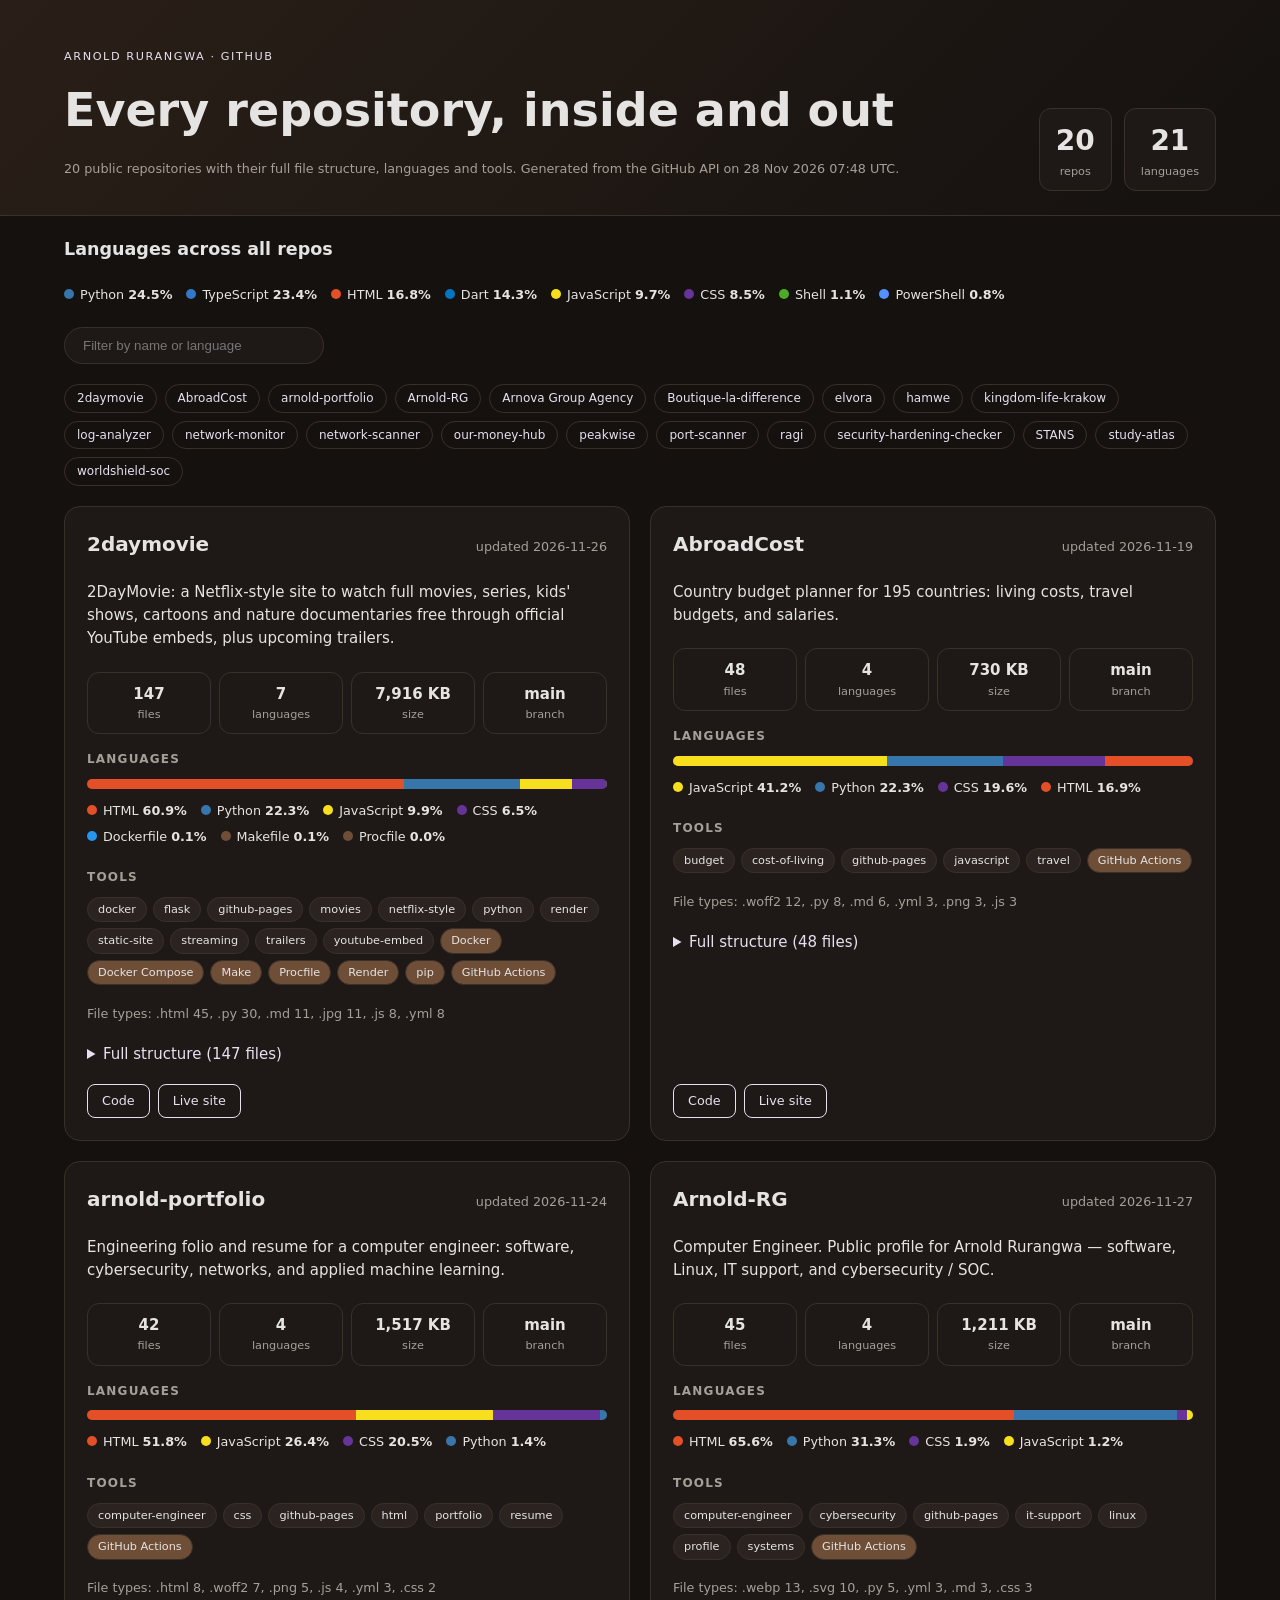
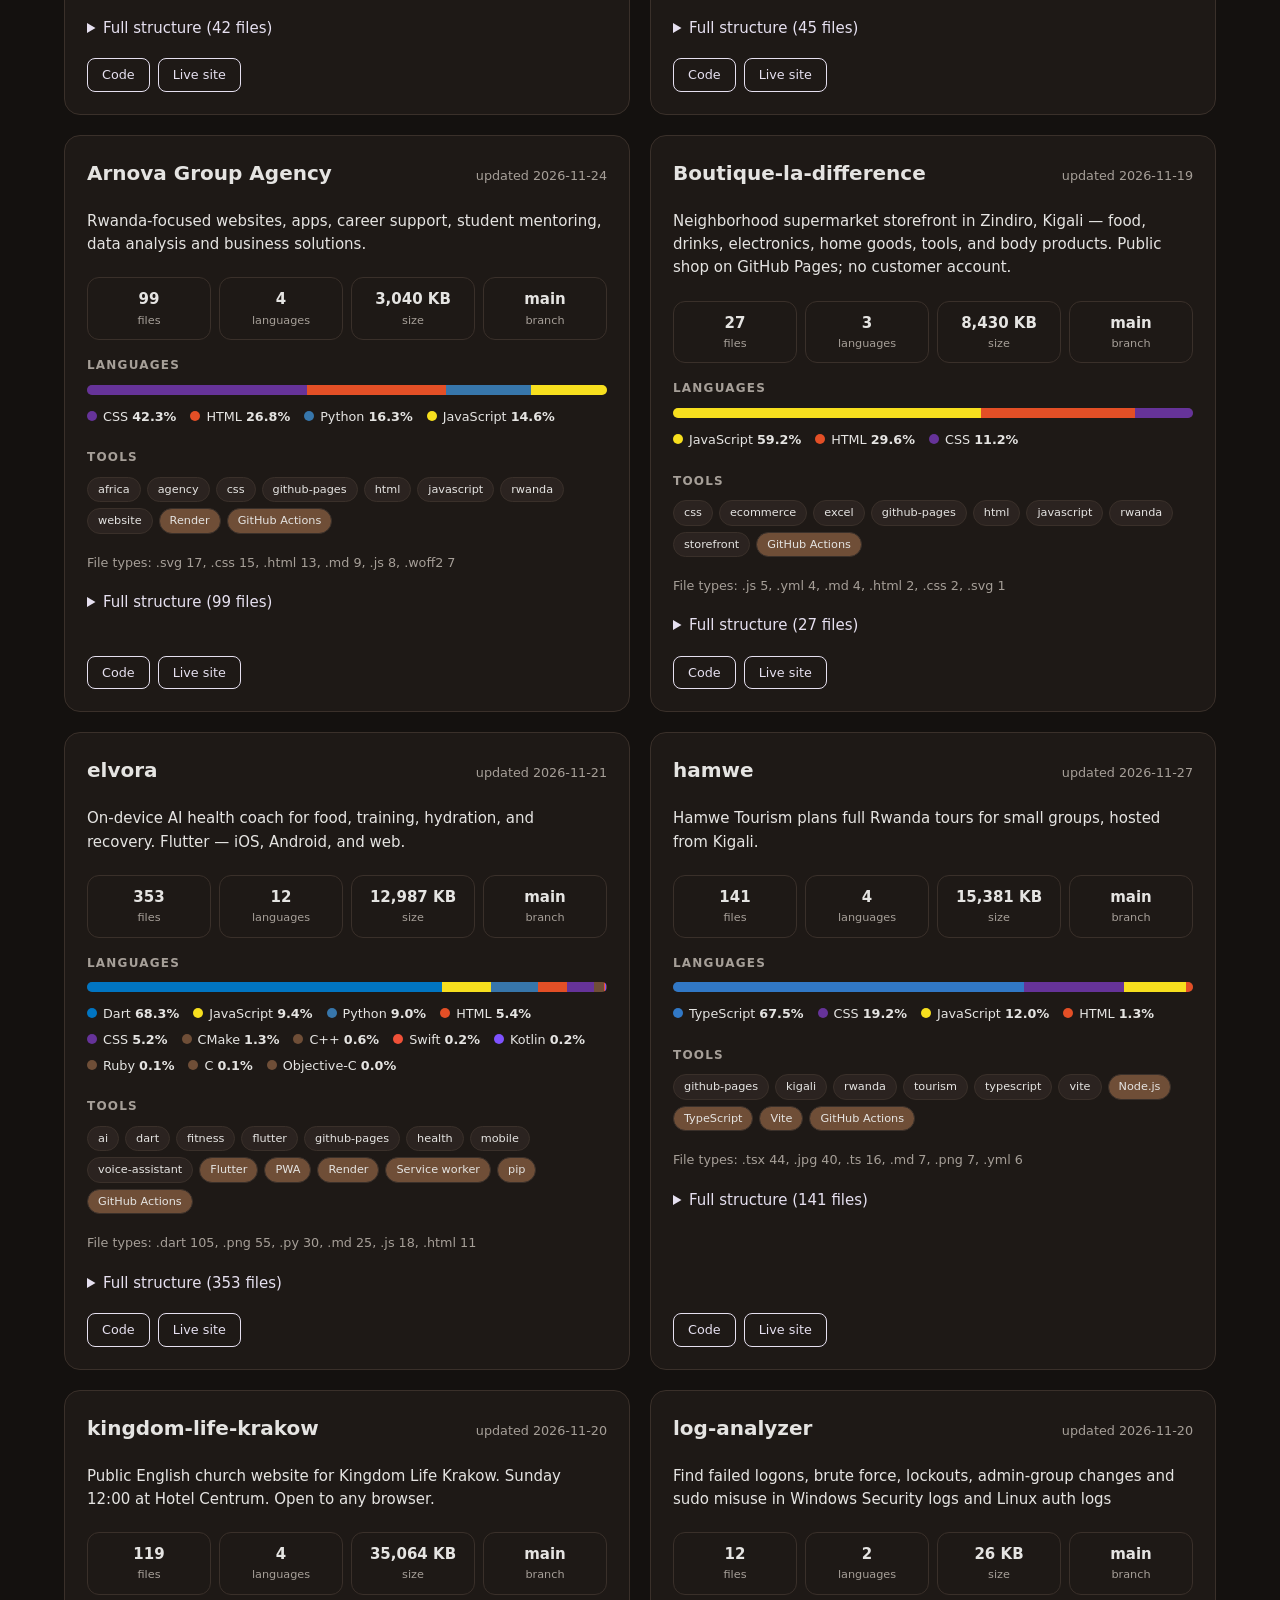
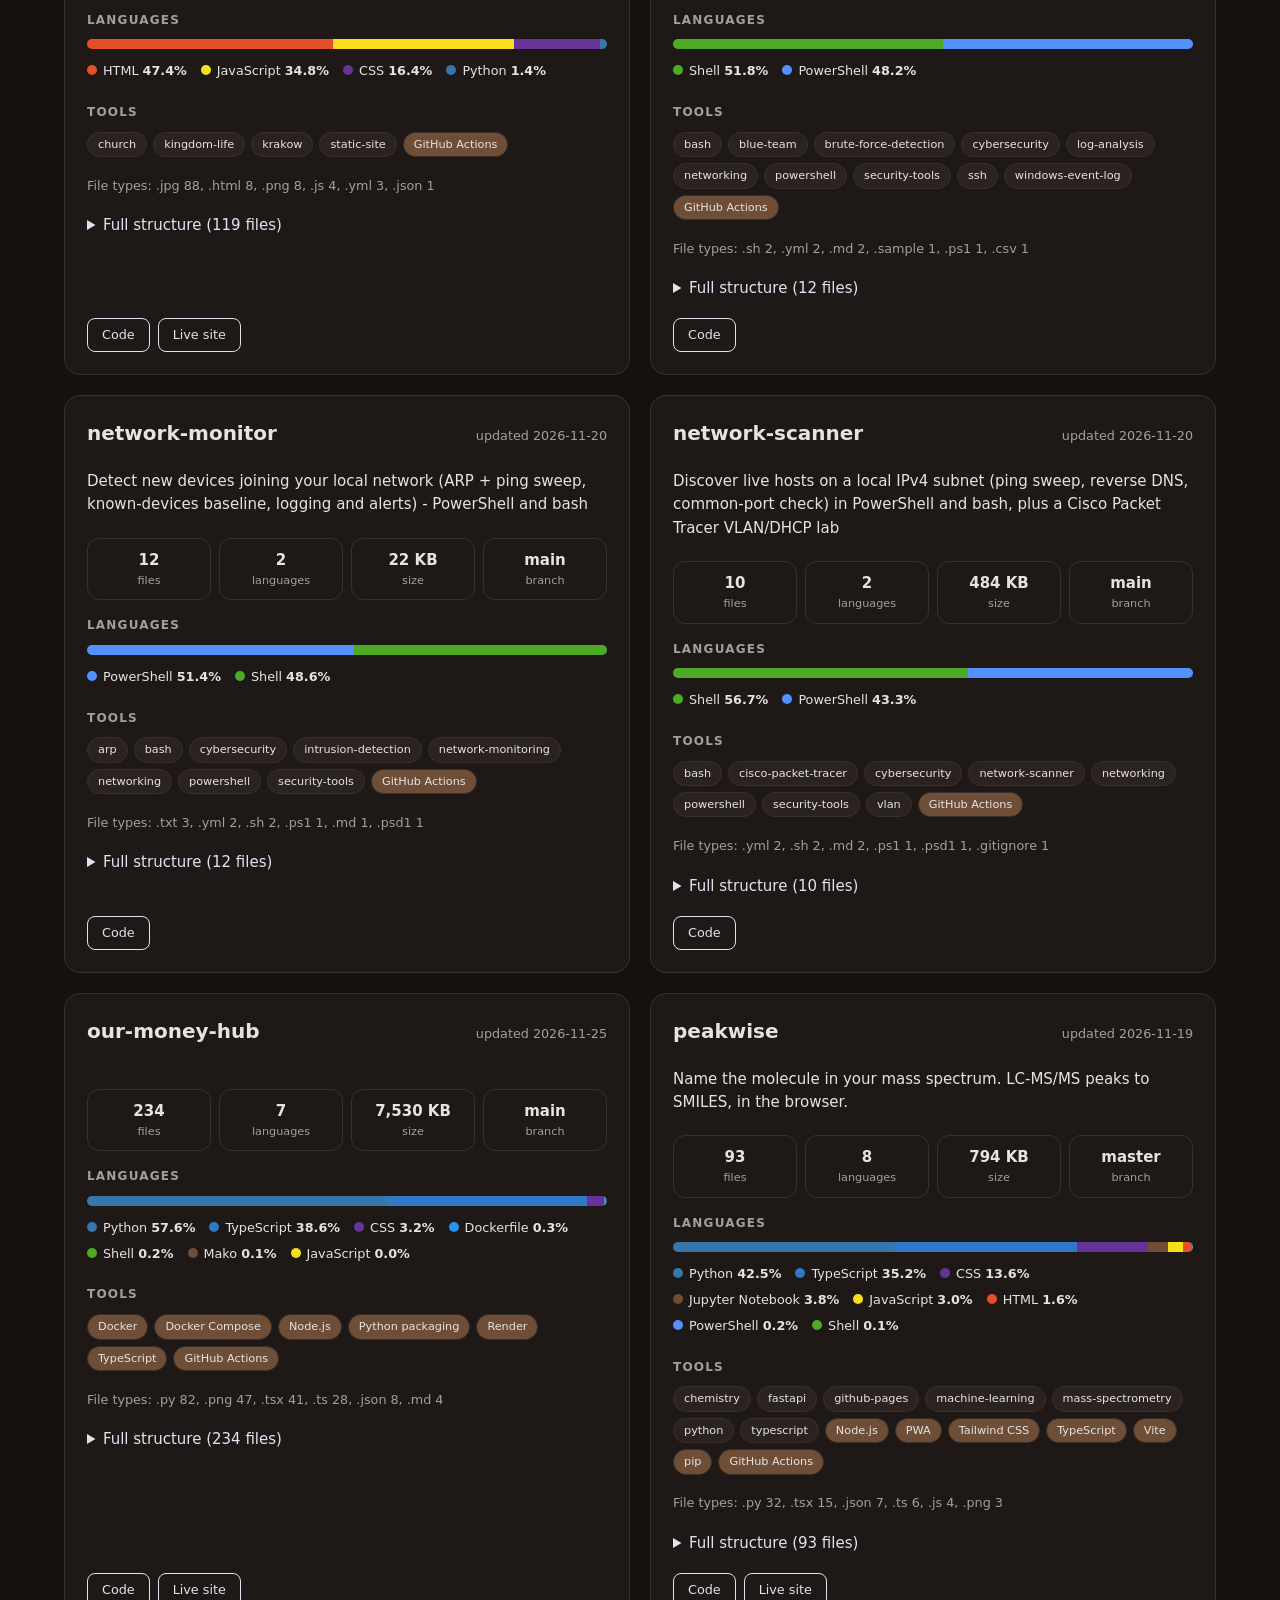
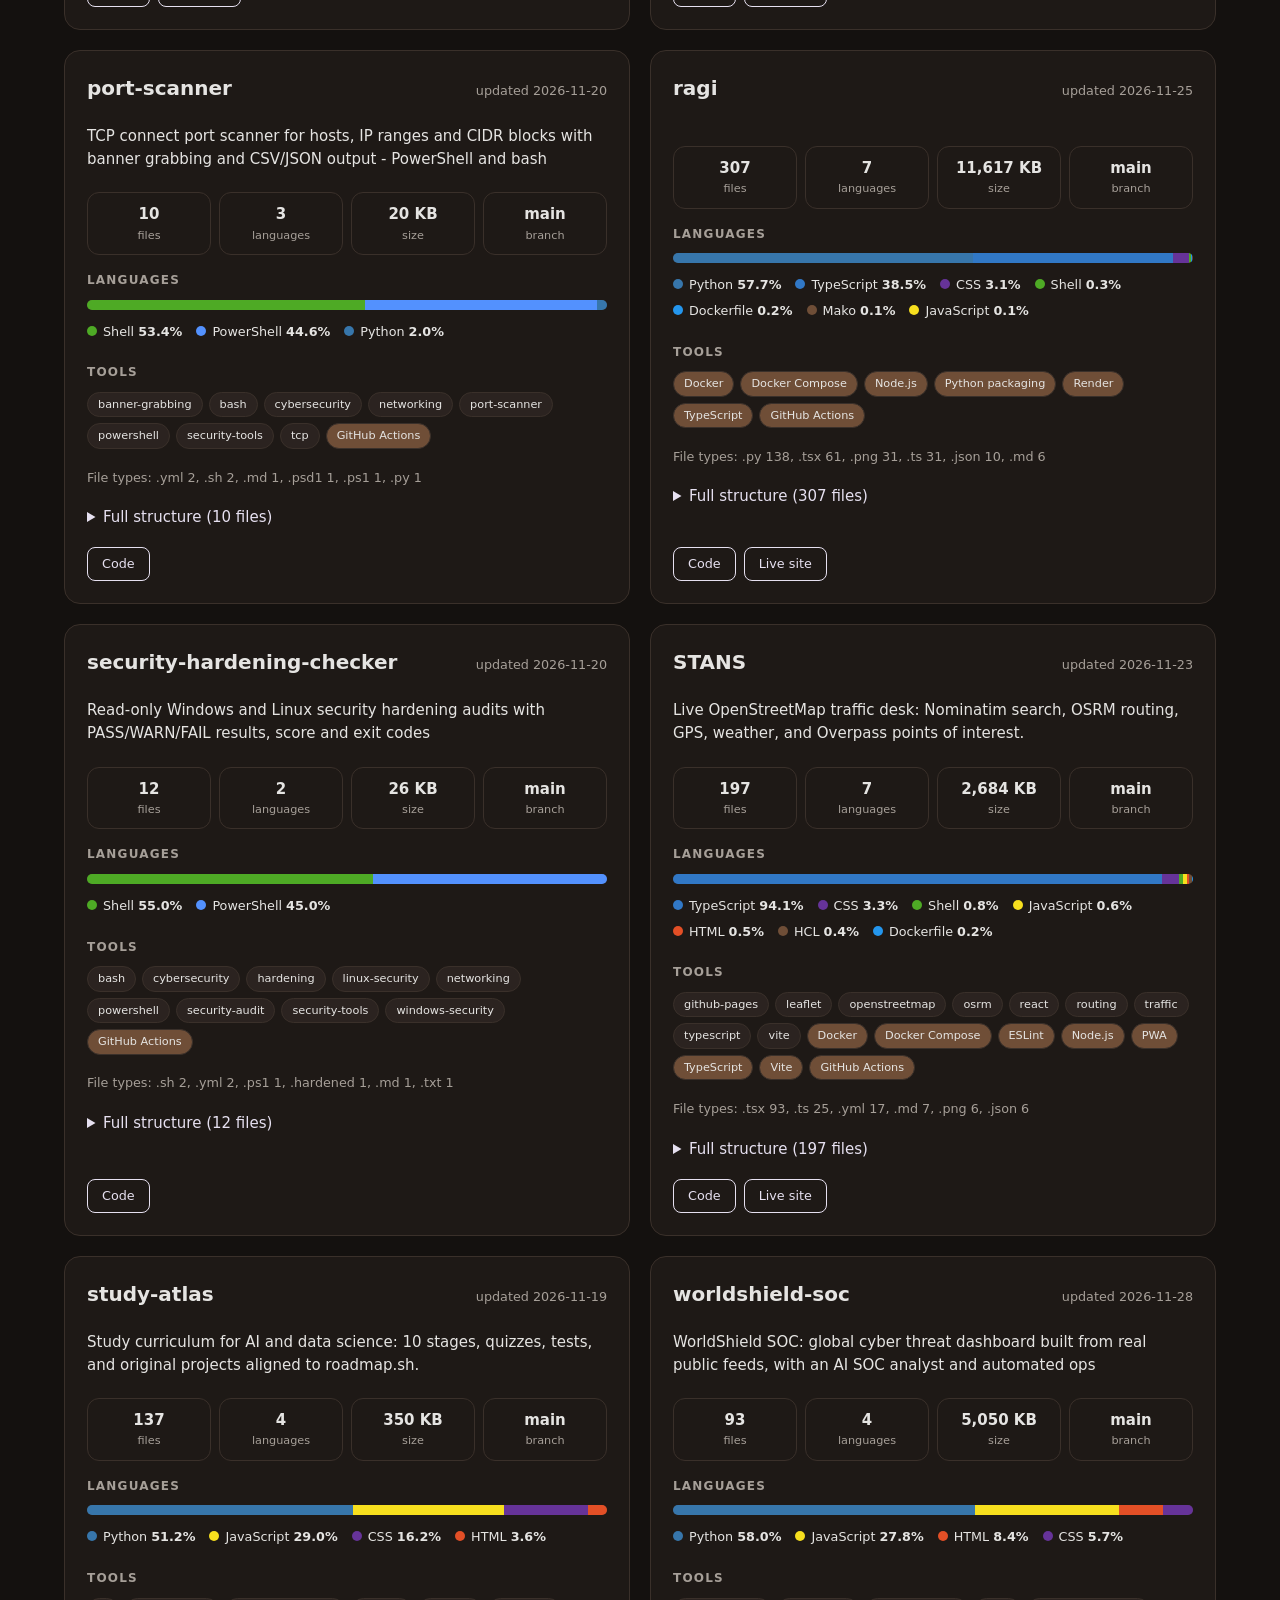
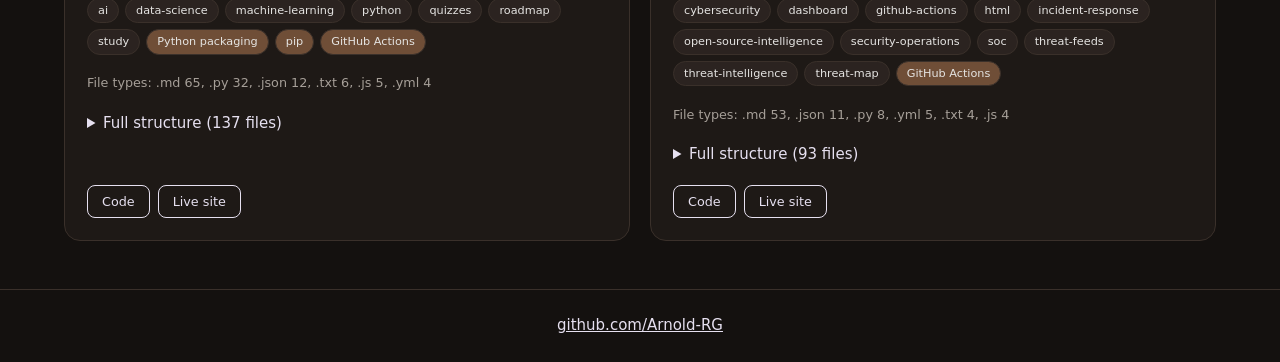
==== commit 871e2749: "Update repository index" ====
--- a/overview/index.html
+++ b/overview/index.html
@@ -3,7 +3,7 @@
 <title>Arnold Rurangwa · Every repository</title>
 <link rel="stylesheet" href="overview.css"></head><body>
 <header class="top"><div><p class="eyebrow">Arnold Rurangwa · GitHub</p><h1>Every repository, inside and out</h1>
-<p class="muted">20 public repositories with their full file structure, languages and tools. Generated from the GitHub API on 27 Nov 2026 23:27 UTC.</p></div>
+<p class="muted">20 public repositories with their full file structure, languages and tools. Generated from the GitHub API on 28 Nov 2026 07:48 UTC.</p></div>
 <div class="kpis"><div><b>20</b><span>repos</span></div><div><b>21</b><span>languages</span></div></div></header>
 <section class="overall"><h3>Languages across all repos</h3><ul class="legend"><li><i style="background:#3776AB"></i>Python <b>24.5%</b></li><li><i style="background:#3178C6"></i>TypeScript <b>23.4%</b></li><li><i style="background:#E34F26"></i>HTML <b>16.8%</b></li><li><i style="background:#0175C2"></i>Dart <b>14.3%</b></li><li><i style="background:#F7DF1E"></i>JavaScript <b>9.7%</b></li><li><i style="background:#663399"></i>CSS <b>8.5%</b></li><li><i style="background:#4EAA25"></i>Shell <b>1.1%</b></li><li><i style="background:#5391FE"></i>PowerShell <b>0.8%</b></li></ul>
 <input id="q" type="search" placeholder="Filter by name or language" aria-label="Filter repositories"></section>
@@ -23,7 +23,7 @@
 <div class="stats"><div><b>48</b><span>files</span></div><div><b>4</b><span>languages</span></div><div><b>730 KB</b><span>size</span></div><div><b>main</b><span>branch</span></div></div>
 <h3>Languages</h3><div class="bar"><span style="width:41.17%;background:#F7DF1E" title="JavaScript 41.2%"></span><span style="width:22.33%;background:#3776AB" title="Python 22.3%"></span><span style="width:19.64%;background:#663399" title="CSS 19.6%"></span><span style="width:16.86%;background:#E34F26" title="HTML 16.9%"></span></div><ul class="legend"><li><i style="background:#F7DF1E"></i>JavaScript <b>41.2%</b></li><li><i style="background:#3776AB"></i>Python <b>22.3%</b></li><li><i style="background:#663399"></i>CSS <b>19.6%</b></li><li><i style="background:#E34F26"></i>HTML <b>16.9%</b></li></ul>
 <h3>Tools</h3><div class="chips"><span class="chip">budget</span><span class="chip">cost-of-living</span><span class="chip">github-pages</span><span class="chip">javascript</span><span class="chip">travel</span><span class="chip alt">GitHub Actions</span></div>
-<p class="muted">File types: .woff2 12, .py 8, .md 6, .png 3, .js 3, .yml 3</p>
+<p class="muted">File types: .woff2 12, .py 8, .md 6, .yml 3, .png 3, .js 3</p>
 <details class="tree"><summary>Full structure (48 files)</summary><ul><li><details open><summary><span class="dir">.github/</span> <span class="muted">3 files</span></summary><ul><li><details><summary><span class="dir">workflows/</span> <span class="muted">2 files</span></summary><ul><li><span class="file">deploy-pages.yml</span></li><li><span class="file">quality.yml</span></li></ul></details></li><li><span class="file">dependabot.yml</span></li></ul></details></li><li><details open><summary><span class="dir">assets/</span> <span class="muted">2 files</span></summary><ul><li><details><summary><span class="dir">vira/</span> <span class="muted">2 files</span></summary><ul><li><span class="file">vira-base.css</span></li><li><span class="file">vira-secure.js</span></li></ul></details></li></ul></details></li><li><details open><summary><span class="dir">docs/</span> <span class="muted">3 files</span></summary><ul><li><span class="file">ARCHITECTURE.md</span></li><li><span class="file">DATA_AND_METHODOLOGY.md</span></li><li><span class="file">OVERVIEW.md</span></li></ul></details></li><li><details open><summary><span class="dir">fonts/</span> <span class="muted">13 files</span></summary><ul><li><span class="file">cormorant-500.woff2</span></li><li><span class="file">cormorant-500i.woff2</span></li><li><span class="file">cormorant-600.woff2</span></li><li><span class="file">dm-sans-300.woff2</span></li><li><span class="file">dm-sans-400.woff2</span></li><li><span class="file">dm-sans-500.woff2</span></li><li><span class="file">OFL.txt</span></li><li><span class="file">outfit-300.woff2</span></li><li><span class="file">outfit-400.woff2</span></li><li><span class="file">outfit-500.woff2</span></li><li><span class="file">syne-500.woff2</span></li><li><span class="file">syne-600.woff2</span></li><li><span class="file">syne-700.woff2</span></li></ul></details></li><li><details open><summary><span class="dir">scripts/</span> <span class="muted">1 files</span></summary><ul><li><span class="file">verify_site.py</span></li></ul></details></li><li><details open><summary><span class="dir">tool/</span> <span class="muted">7 files</span></summary><ul><li><span class="file">fix_col_from_wb.py</span></li><li><span class="file">fix_col_outliers.py</span></li><li><span class="file">fix_js_nulls.py</span></li><li><span class="file">fix_regions_and_ui.py</span></li><li><span class="file">refresh_budget_geo.py</span></li><li><span class="file">verify_accuracy.py</span></li><li><span class="file">verify_accuracy_deep.py</span></li></ul></details></li><li><span class="file">.env.example</span></li><li><span class="file">.gitignore</span></li><li><span class="file">.nojekyll</span></li><li><span class="file">404.html</span></li><li><span class="file">apple-touch.png</span></li><li><span class="file">AUTHORS</span></li><li><span class="file">CONTRIBUTING.md</span></li><li><span class="file">favicon.svg</span></li><li><span class="file">index.html</span></li><li><span class="file">LICENSE</span></li><li><span class="file">og.png</span></li><li><span class="file">paper.png</span></li><li><span class="file">README.md</span></li><li><span class="file">relo.css</span></li><li><span class="file">relo.js</span></li><li><span class="file">robots.txt</span></li><li><span class="file">SECURITY.md</span></li><li><span class="file">sitemap.xml</span></li><li><span class="file">world_data.js</span></li></ul></details>
 <footer><a class="btn" href="https://github.com/Arnold-RG/AbroadCost">Code</a> <a class="btn" href="https://arnold-rg.github.io/AbroadCost/">Live site</a></footer>
 </article><article class="card" id="arnold-portfolio" data-name="arnold-portfolio" data-lang="html javascript css python">
@@ -38,10 +38,10 @@
 </article><article class="card" id="Arnold-RG" data-name="arnold-rg" data-lang="html python css javascript">
 <header><h2>Arnold-RG</h2><span class="muted">updated 2026-11-27</span></header>
 <p>Computer Engineer. Public profile for Arnold Rurangwa — software, Linux, IT support, and cybersecurity / SOC.</p>
-<div class="stats"><div><b>45</b><span>files</span></div><div><b>4</b><span>languages</span></div><div><b>1,210 KB</b><span>size</span></div><div><b>main</b><span>branch</span></div></div>
-<h3>Languages</h3><div class="bar"><span style="width:65.57%;background:#E34F26" title="HTML 65.6%"></span><span style="width:31.30%;background:#3776AB" title="Python 31.3%"></span><span style="width:1.93%;background:#663399" title="CSS 1.9%"></span><span style="width:1.20%;background:#F7DF1E" title="JavaScript 1.2%"></span></div><ul class="legend"><li><i style="background:#E34F26"></i>HTML <b>65.6%</b></li><li><i style="background:#3776AB"></i>Python <b>31.3%</b></li><li><i style="background:#663399"></i>CSS <b>1.9%</b></li><li><i style="background:#F7DF1E"></i>JavaScript <b>1.2%</b></li></ul>
+<div class="stats"><div><b>45</b><span>files</span></div><div><b>4</b><span>languages</span></div><div><b>1,211 KB</b><span>size</span></div><div><b>main</b><span>branch</span></div></div>
+<h3>Languages</h3><div class="bar"><span style="width:65.58%;background:#E34F26" title="HTML 65.6%"></span><span style="width:31.29%;background:#3776AB" title="Python 31.3%"></span><span style="width:1.93%;background:#663399" title="CSS 1.9%"></span><span style="width:1.20%;background:#F7DF1E" title="JavaScript 1.2%"></span></div><ul class="legend"><li><i style="background:#E34F26"></i>HTML <b>65.6%</b></li><li><i style="background:#3776AB"></i>Python <b>31.3%</b></li><li><i style="background:#663399"></i>CSS <b>1.9%</b></li><li><i style="background:#F7DF1E"></i>JavaScript <b>1.2%</b></li></ul>
 <h3>Tools</h3><div class="chips"><span class="chip">computer-engineer</span><span class="chip">cybersecurity</span><span class="chip">github-pages</span><span class="chip">it-support</span><span class="chip">linux</span><span class="chip">profile</span><span class="chip">systems</span><span class="chip alt">GitHub Actions</span></div>
-<p class="muted">File types: .webp 13, .svg 10, .py 5, .css 3, .md 3, .yml 3</p>
+<p class="muted">File types: .webp 13, .svg 10, .py 5, .yml 3, .md 3, .css 3</p>
 <details class="tree"><summary>Full structure (45 files)</summary><ul><li><details open><summary><span class="dir">.github/</span> <span class="muted">3 files</span></summary><ul><li><details><summary><span class="dir">workflows/</span> <span class="muted">2 files</span></summary><ul><li><span class="file">update-dashboard.yml</span></li><li><span class="file">update-repo-index.yml</span></li></ul></details></li><li><span class="file">dependabot.yml</span></li></ul></details></li><li><details><summary><span class="dir">assets/</span> <span class="muted">17 files</span></summary><ul><li><details><summary><span class="dir">projects/</span> <span class="muted">13 files</span></summary><ul><li><span class="file">2daymovie.webp</span></li><li><span class="file">AbroadCost.webp</span></li><li><span class="file">Boutique-la-difference.webp</span></li><li><span class="file">elvora.webp</span></li><li><span class="file">hamwe.webp</span></li><li><span class="file">kingdom-life-krakow.webp</span></li><li><span class="file">our-money-hub.webp</span></li><li><span class="file">peakwise.webp</span></li><li><span class="file">ragi.webp</span></li><li><span class="file">STANS.webp</span></li><li><span class="file">study-atlas.webp</span></li><li><span class="file">vira.webp</span></li><li><span class="file">worldshield-soc.webp</span></li></ul></details></li><li><details><summary><span class="dir">vira/</span> <span class="muted">2 files</span></summary><ul><li><span class="file">vira-base.css</span></li><li><span class="file">vira-secure.js</span></li></ul></details></li><li><span class="file">header.svg</span></li><li><span class="file">stats.svg</span></li></ul></details></li><li><details open><summary><span class="dir">dashboard/</span> <span class="muted">9 files</span></summary><ul><li><span class="file">activity.svg</span></li><li><span class="file">badge-dormant.svg</span></li><li><span class="file">badge-in-progress.svg</span></li><li><span class="file">badge-live-in-dev.svg</span></li><li><span class="file">badge-live.svg</span></li><li><span class="file">data.json</span></li><li><span class="file">kpis.svg</span></li><li><span class="file">languages.svg</span></li><li><span class="file">status.svg</span></li></ul></details></li><li><details open><summary><span class="dir">docs/</span> <span class="muted">1 files</span></summary><ul><li><span class="file">screenshot-profile.jpg</span></li></ul></details></li><li><details open><summary><span class="dir">overview/</span> <span class="muted">3 files</span></summary><ul><li><span class="file">index.html</span></li><li><span class="file">overview.css</span></li><li><span class="file">overview.js</span></li></ul></details></li><li><details open><summary><span class="dir">scripts/</span> <span class="muted">5 files</span></summary><ul><li><span class="file">build_overview.py</span></li><li><span class="file">collect_dashboard.py</span></li><li><span class="file">render_preview.py</span></li><li><span class="file">render_site.py</span></li><li><span class="file">update_repo_index.py</span></li></ul></details></li><li><span class="file">.gitignore</span></li><li><span class="file">.nojekyll</span></li><li><span class="file">index.html</span></li><li><span class="file">README.md</span></li><li><span class="file">security-tools.md</span></li><li><span class="file">SECURITY.md</span></li><li><span class="file">styles.css</span></li></ul></details>
 <footer><a class="btn" href="https://github.com/Arnold-RG/Arnold-RG">Code</a> <a class="btn" href="https://arnold-rg.github.io/Arnold-RG/">Live site</a></footer>
 </article><article class="card" id="arnova-group" data-name="arnova-group" data-lang="css html python javascript">
@@ -59,7 +59,7 @@
 <div class="stats"><div><b>27</b><span>files</span></div><div><b>3</b><span>languages</span></div><div><b>8,430 KB</b><span>size</span></div><div><b>main</b><span>branch</span></div></div>
 <h3>Languages</h3><div class="bar"><span style="width:59.22%;background:#F7DF1E" title="JavaScript 59.2%"></span><span style="width:29.56%;background:#E34F26" title="HTML 29.6%"></span><span style="width:11.22%;background:#663399" title="CSS 11.2%"></span></div><ul class="legend"><li><i style="background:#F7DF1E"></i>JavaScript <b>59.2%</b></li><li><i style="background:#E34F26"></i>HTML <b>29.6%</b></li><li><i style="background:#663399"></i>CSS <b>11.2%</b></li></ul>
 <h3>Tools</h3><div class="chips"><span class="chip">css</span><span class="chip">ecommerce</span><span class="chip">excel</span><span class="chip">github-pages</span><span class="chip">html</span><span class="chip">javascript</span><span class="chip">rwanda</span><span class="chip">storefront</span><span class="chip alt">GitHub Actions</span></div>
-<p class="muted">File types: .js 5, .yml 4, .md 4, .css 2, .html 2, .csv 1</p>
+<p class="muted">File types: .js 5, .yml 4, .md 4, .html 2, .css 2, .svg 1</p>
 <details class="tree"><summary>Full structure (27 files)</summary><ul><li><details open><summary><span class="dir">.github/</span> <span class="muted">4 files</span></summary><ul><li><details><summary><span class="dir">tests/</span> <span class="muted">1 files</span></summary><ul><li><span class="file">static-site.mjs</span></li></ul></details></li><li><details><summary><span class="dir">workflows/</span> <span class="muted">2 files</span></summary><ul><li><span class="file">cross-platform-website.yml</span></li><li><span class="file">pages.yml</span></li></ul></details></li><li><span class="file">dependabot.yml</span></li></ul></details></li><li><details open><summary><span class="dir">assets/</span> <span class="muted">9 files</span></summary><ul><li><details><summary><span class="dir">css/</span> <span class="muted">1 files</span></summary><ul><li><span class="file">site.css</span></li></ul></details></li><li><details><summary><span class="dir">js/</span> <span class="muted">4 files</span></summary><ul><li><span class="file">chat-form.js</span></li><li><span class="file">data.js</span></li><li><span class="file">help-chat.js</span></li><li><span class="file">store.js</span></li></ul></details></li><li><details><summary><span class="dir">vira/</span> <span class="muted">2 files</span></summary><ul><li><span class="file">vira-base.css</span></li><li><span class="file">vira-secure.js</span></li></ul></details></li><li><span class="file">favicon.svg</span></li><li><span class="file">og.png</span></li></ul></details></li><li><details open><summary><span class="dir">data/</span> <span class="muted">3 files</span></summary><ul><li><span class="file">catalog.template.csv</span></li><li><span class="file">products.json</span></li><li><span class="file">README.md</span></li></ul></details></li><li><details open><summary><span class="dir">docs/</span> <span class="muted">1 files</span></summary><ul><li><span class="file">CROSS_PLATFORM.md</span></li></ul></details></li><li><span class="file">.gitignore</span></li><li><span class="file">404.html</span></li><li><span class="file">_config.yml</span></li><li><span class="file">index.html</span></li><li><span class="file">LICENSE</span></li><li><span class="file">README.md</span></li><li><span class="file">robots.txt</span></li><li><span class="file">SECURITY.md</span></li><li><span class="file">site.webmanifest</span></li><li><span class="file">sitemap.xml</span></li></ul></details>
 <footer><a class="btn" href="https://github.com/Arnold-RG/Boutique-la-difference">Code</a> <a class="btn" href="https://arnold-rg.github.io/Boutique-la-difference/">Live site</a></footer>
 </article><article class="card" id="elvora" data-name="elvora" data-lang="dart javascript python html css cmake c++ swift kotlin ruby c objective-c">
@@ -77,7 +77,7 @@
 <div class="stats"><div><b>141</b><span>files</span></div><div><b>4</b><span>languages</span></div><div><b>15,381 KB</b><span>size</span></div><div><b>main</b><span>branch</span></div></div>
 <h3>Languages</h3><div class="bar"><span style="width:67.52%;background:#3178C6" title="TypeScript 67.5%"></span><span style="width:19.18%;background:#663399" title="CSS 19.2%"></span><span style="width:12.01%;background:#F7DF1E" title="JavaScript 12.0%"></span><span style="width:1.29%;background:#E34F26" title="HTML 1.3%"></span></div><ul class="legend"><li><i style="background:#3178C6"></i>TypeScript <b>67.5%</b></li><li><i style="background:#663399"></i>CSS <b>19.2%</b></li><li><i style="background:#F7DF1E"></i>JavaScript <b>12.0%</b></li><li><i style="background:#E34F26"></i>HTML <b>1.3%</b></li></ul>
 <h3>Tools</h3><div class="chips"><span class="chip">github-pages</span><span class="chip">kigali</span><span class="chip">rwanda</span><span class="chip">tourism</span><span class="chip">typescript</span><span class="chip">vite</span><span class="chip alt">Node.js</span><span class="chip alt">TypeScript</span><span class="chip alt">Vite</span><span class="chip alt">GitHub Actions</span></div>
-<p class="muted">File types: .tsx 44, .jpg 40, .ts 16, .png 7, .md 7, .mjs 6</p>
+<p class="muted">File types: .tsx 44, .jpg 40, .ts 16, .md 7, .png 7, .yml 6</p>
 <details class="tree"><summary>Full structure (141 files)</summary><ul><li><details><summary><span class="dir">.github/</span> <span class="muted">19 files</span></summary><ul><li><details><summary><span class="dir">assets/</span> <span class="muted">12 files</span></summary><ul><li><span class="file">01-home.jpg</span></li><li><span class="file">02-tours.jpg</span></li><li><span class="file">03-tour-detail.jpg</span></li><li><span class="file">04-destinations.jpg</span></li><li><span class="file">05-activities.jpg</span></li><li><span class="file">06-album.jpg</span></li><li><span class="file">07-plan.jpg</span></li><li><span class="file">08-about.jpg</span></li><li><span class="file">09-contact.jpg</span></li><li><span class="file">10-gisubizo.jpg</span></li><li><span class="file">11-checkout.jpg</span></li><li><span class="file">12-tickets.jpg</span></li></ul></details></li><li><details><summary><span class="dir">ISSUE_TEMPLATE/</span> <span class="muted">3 files</span></summary><ul><li><span class="file">bug.yml</span></li><li><span class="file">config.yml</span></li><li><span class="file">feature.yml</span></li></ul></details></li><li><details><summary><span class="dir">workflows/</span> <span class="muted">2 files</span></summary><ul><li><span class="file">cross-platform-build.yml</span></li><li><span class="file">pages.yml</span></li></ul></details></li><li><span class="file">dependabot.yml</span></li><li><span class="file">PULL_REQUEST_TEMPLATE.md</span></li></ul></details></li><li><details open><summary><span class="dir">assets/</span> <span class="muted">1 files</span></summary><ul><li><details><summary><span class="dir">site/</span> <span class="muted">1 files</span></summary><ul><li><span class="file">site-base.css</span></li></ul></details></li></ul></details></li><li><details open><summary><span class="dir">docs/</span> <span class="muted">3 files</span></summary><ul><li><span class="file">ARCHITECTURE.md</span></li><li><span class="file">CROSS_PLATFORM.md</span></li><li><span class="file">DASHBOARD.md</span></li></ul></details></li><li><details><summary><span class="dir">public/</span> <span class="muted">37 files</span></summary><ul><li><details><summary><span class="dir">brand/</span> <span class="muted">4 files</span></summary><ul><li><span class="file">hamwe-logo-light.png</span></li><li><span class="file">hamwe-logo-lockup.png</span></li><li><span class="file">hamwe-logo-mark.png</span></li><li><span class="file">hamwe-logo.png</span></li></ul></details></li><li><details><summary><span class="dir">images/</span> <span class="muted">29 files</span></summary><ul><li><details><summary><span class="dir">album/</span> <span class="muted">16 files</span></summary><ul><li><span class="file">amahoro-day.jpg</span></li><li><span class="file">amahoro-night.jpg</span></li><li><span class="file">car-free-track.jpg</span></li><li><span class="file">coach.jpg</span></li><li><span class="file">gasabo.jpg</span></li><li><span class="file">gorilla.jpg</span></li><li><span class="file">gorillas.jpg</span></li><li><span class="file">intore.jpg</span></li><li><span class="file">kigali-campus.jpg</span></li><li><span class="file">kigali.jpg</span></li><li><span class="file">paul-kagame.jpg</span></li><li><span class="file">rdf.jpg</span></li><li><span class="file">rwandair.jpg</span></li><li><span class="file">tea-hills.jpg</span></li><li><span class="file">thousand-hills.jpg</span></li><li><span class="file">visit-rwanda.jpg</span></li></ul></details></li><li><span class="file">akagera.jpg</span></li><li><span class="file">atlas-rwanda.jpg</span></li><li><span class="file">coffee.jpg</span></li><li><span class="file">cohort.jpg</span></li><li><span class="file">dinner.jpg</span></li><li><span class="file">gorilla-volcanoes.jpg</span></li><li><span class="file">grain.png</span></li><li><span class="file">hero-hills.jpg</span></li><li><span class="file">imigongo.jpg</span></li><li><span class="file">kigali.jpg</span></li><li><span class="file">lake-kivu.jpg</span></li><li><span class="file">nyanza.jpg</span></li><li><span class="file">nyungwe.jpg</span></li></ul></details></li><li><span class="file">.nojekyll</span></li><li><span class="file">favicon.png</span></li><li><span class="file">favicon.svg</span></li><li><span class="file">icons.svg</span></li></ul></details></li><li><details open><summary><span class="dir">scripts/</span> <span class="muted">6 files</span></summary><ul><li><span class="file">check-published.mjs</span></li><li><span class="file">check-published.test.mjs</span></li><li><span class="file">clean-rwanda-album.mjs</span></li><li><span class="file">fetch-rwanda-album.mjs</span></li><li><span class="file">pick-best-album.mjs</span></li><li><span class="file">spa-fallback.mjs</span></li></ul></details></li><li><details><summary><span class="dir">src/</span> <span class="muted">65 files</span></summary><ul><li><details><summary><span class="dir">assets/</span> <span class="muted">3 files</span></summary><ul><li><span class="file">hero.png</span></li><li><span class="file">typescript.svg</span></li><li><span class="file">vite.svg</span></li></ul></details></li><li><details><summary><span class="dir">components/</span> <span class="muted">24 files</span></summary><ul><li><span class="file">ActivityCard.tsx</span></li><li><span class="file">AlbumStrip.tsx</span></li><li><span class="file">CohortAvatars.tsx</span></li><li><span class="file">Constellation.tsx</span></li><li><span class="file">DailyBudget.tsx</span></li><li><span class="file">DeskHours.tsx</span></li><li><span class="file">DestinationPlate.tsx</span></li><li><span class="file">Footer.tsx</span></li><li><span class="file">GisubizoChat.tsx</span></li><li><span class="file">GisubizoDock.tsx</span></li><li><span class="file">IntroSplash.tsx</span></li><li><span class="file">LandAtlas.tsx</span></li><li><span class="file">Layout.tsx</span></li><li><span class="file">Logo.tsx</span></li><li><span class="file">Navbar.tsx</span></li><li><span class="file">OfficeCountdown.tsx</span></li><li><span class="file">PageMasthead.tsx</span></li><li><span class="file">Price.tsx</span></li><li><span class="file">QrMark.tsx</span></li><li><span class="file">ScrollMotion.tsx</span></li><li><span class="file">SeatMeter.tsx</span></li><li><span class="file">TicketActions.tsx</span></li><li><span class="file">TicketStub.tsx</span></li><li><span class="file">TourCard.tsx</span></li></ul></details></li><li><details><summary><span class="dir">context/</span> <span class="muted">1 files</span></summary><ul><li><span class="file">BookingContext.tsx</span></li></ul></details></li><li><details><summary><span class="dir">data/</span> <span class="muted">3 files</span></summary><ul><li><span class="file">album.ts</span></li><li><span class="file">rwanda-album.json</span></li><li><span class="file">rwandaAlbum.json</span></li></ul></details></li><li><details><summary><span class="dir">gisubizo/</span> <span class="muted">4 files</span></summary><ul><li><span class="file">engine.ts</span></li><li><span class="file">knowledge.ts</span></li><li><span class="file">mcp.ts</span></li><li><span class="file">qa.ts</span></li></ul></details></li><li><details><summary><span class="dir">hooks/</span> <span class="muted">2 files</span></summary><ul><li><span class="file">useDeskStatus.ts</span></li><li><span class="file">useOfficeCountdown.ts</span></li></ul></details></li><li><details><summary><span class="dir">lib/</span> <span class="muted">5 files</span></summary><ul><li><span class="file">asset.ts</span></li><li><span class="file">format.ts</span></li><li><span class="file">hours.ts</span></li><li><span class="file">meta.ts</span></li><li><span class="file">ticket.ts</span></li></ul></details></li><li><details><summary><span class="dir">pages/</span> <span class="muted">17 files</span></summary><ul><li><span class="file">AboutPage.tsx</span></li><li><span class="file">ActivitiesPage.tsx</span></li><li><span class="file">ActivityDetailPage.tsx</span></li><li><span class="file">AlbumPage.tsx</span></li><li><span class="file">CheckoutPage.tsx</span></li><li><span class="file">ConfirmationPage.tsx</span></li><li><span class="file">ContactPage.tsx</span></li><li><span class="file">DestinationsPage.tsx</span></li><li><span class="file">FaqPage.tsx</span></li><li><span class="file">GisubizoPage.tsx</span></li><li><span class="file">HomePage.tsx</span></li><li><span class="file">IncludedPage.tsx</span></li><li><span class="file">PlanPage.tsx</span></li><li><span class="file">ResponsiblePage.tsx</span></li><li><span class="file">TicketsPage.tsx</span></li><li><span class="file">TourDetailPage.tsx</span></li><li><span class="file">ToursPage.tsx</span></li></ul></details></li><li><span class="file">App.tsx</span></li><li><span class="file">data.ts</span></li><li><span class="file">index.css</span></li><li><span class="file">main.tsx</span></li><li><span class="file">types.ts</span></li><li><span class="file">vite-env.d.ts</span></li></ul></details></li><li><span class="file">.gitignore</span></li><li><span class="file">CONTRIBUTING.md</span></li><li><span class="file">index.html</span></li><li><span class="file">LICENSE</span></li><li><span class="file">package-lock.json</span></li><li><span class="file">package.json</span></li><li><span class="file">README.md</span></li><li><span class="file">SECURITY.md</span></li><li><span class="file">tsconfig.json</span></li><li><span class="file">vite.config.ts</span></li></ul></details>
 <footer><a class="btn" href="https://github.com/Arnold-RG/hamwe">Code</a> <a class="btn" href="https://arnold-rg.github.io/hamwe/">Live site</a></footer>
 </article><article class="card" id="kingdom-life-krakow" data-name="kingdom-life-krakow" data-lang="html javascript css python">
@@ -86,7 +86,7 @@
 <div class="stats"><div><b>119</b><span>files</span></div><div><b>4</b><span>languages</span></div><div><b>35,064 KB</b><span>size</span></div><div><b>main</b><span>branch</span></div></div>
 <h3>Languages</h3><div class="bar"><span style="width:47.38%;background:#E34F26" title="HTML 47.4%"></span><span style="width:34.82%;background:#F7DF1E" title="JavaScript 34.8%"></span><span style="width:16.43%;background:#663399" title="CSS 16.4%"></span><span style="width:1.37%;background:#3776AB" title="Python 1.4%"></span></div><ul class="legend"><li><i style="background:#E34F26"></i>HTML <b>47.4%</b></li><li><i style="background:#F7DF1E"></i>JavaScript <b>34.8%</b></li><li><i style="background:#663399"></i>CSS <b>16.4%</b></li><li><i style="background:#3776AB"></i>Python <b>1.4%</b></li></ul>
 <h3>Tools</h3><div class="chips"><span class="chip">church</span><span class="chip">kingdom-life</span><span class="chip">krakow</span><span class="chip">static-site</span><span class="chip alt">GitHub Actions</span></div>
-<p class="muted">File types: .jpg 88, .png 8, .html 8, .js 4, .yml 3, .nojekyll 1</p>
+<p class="muted">File types: .jpg 88, .html 8, .png 8, .js 4, .yml 3, .json 1</p>
 <details class="tree"><summary>Full structure (119 files)</summary><ul><li><details open><summary><span class="dir">.github/</span> <span class="muted">3 files</span></summary><ul><li><details><summary><span class="dir">workflows/</span> <span class="muted">2 files</span></summary><ul><li><span class="file">pages.yml</span></li><li><span class="file">quality.yml</span></li></ul></details></li><li><span class="file">dependabot.yml</span></li></ul></details></li><li><details><summary><span class="dir">assets/</span> <span class="muted">96 files</span></summary><ul><li><details><summary><span class="dir">books/</span> <span class="muted">22 files</span></summary><ul><li><span class="file">armor-of-god.jpg</span></li><li><span class="file">christian-habits.jpg</span></li><li><span class="file">daily-life.jpg</span></li><li><span class="file">facing-your-giants.jpg</span></li><li><span class="file">first-steps.jpg</span></li><li><span class="file">forgiveness.jpg</span></li><li><span class="file">god-sees-you.jpg</span></li><li><span class="file">goliath.jpg</span></li><li><span class="file">gospel-john.jpg</span></li><li><span class="file">heal-body.jpg</span></li><li><span class="file">how-to-be-christian.jpg</span></li><li><span class="file">i-am-happy.jpg</span></li><li><span class="file">jesus-words.jpg</span></li><li><span class="file">love-like-jesus.jpg</span></li><li><span class="file">love-purpose.jpg</span></li><li><span class="file">new-believers.jpg</span></li><li><span class="file">power-of-bible.jpg</span></li><li><span class="file">prayer-life.jpg</span></li><li><span class="file">psalms-faith.jpg</span></li><li><span class="file">rest-in-god.jpg</span></li><li><span class="file">when-grace.jpg</span></li><li><span class="file">who-is-jesus.jpg</span></li></ul></details></li><li><details><summary><span class="dir">ig/</span> <span class="muted">25 files</span></summary><ul><li><span class="file">pl-DdwJqbBClhw-02.jpg</span></li><li><span class="file">pl-DdwJqbBClhw-03.jpg</span></li><li><span class="file">pl-DdwJqbBClhw-04.jpg</span></li><li><span class="file">pl-DdwJqbBClhw-05.jpg</span></li><li><span class="file">pl-DdwJqbBClhw-06.jpg</span></li><li><span class="file">pl-DeOvbu5iiF_-01.jpg</span></li><li><span class="file">pl-DeOvbu5iiF_-02.jpg</span></li><li><span class="file">pl-DeOvbu5iiF_-03.jpg</span></li><li><span class="file">pl-DeOvbu5iiF_-04.jpg</span></li><li><span class="file">pl-DeOvbu5iiF_-05.jpg</span></li><li><span class="file">pl-DeOvbu5iiF_-06.jpg</span></li><li><span class="file">pl-DeOvbu5iiF_-07.jpg</span></li><li><span class="file">pl-DeOvbu5iiF_-08.jpg</span></li><li><span class="file">pl-DeOvbu5iiF_-09.jpg</span></li><li><span class="file">pl-DeOvbu5iiF_-10.jpg</span></li><li><span class="file">pl-DeOvbu5iiF_-11.jpg</span></li><li><span class="file">pl-DeOvbu5iiF_-12.jpg</span></li><li><span class="file">pl-DeOvbu5iiF_-13.jpg</span></li><li><span class="file">pl-DeOvbu5iiF_-14.jpg</span></li><li><span class="file">pl-DeOvbu5iiF_-15.jpg</span></li><li><span class="file">pl-DeOvbu5iiF_-16.jpg</span></li><li><span class="file">pl-DeOvbu5iiF_-17.jpg</span></li><li><span class="file">pl-DeOvbu5iiF_-18.jpg</span></li><li><span class="file">pl-DeOvbu5iiF_-19.jpg</span></li><li><span class="file">pl-DeOvbu5iiF_-20.jpg</span></li></ul></details></li><li><span class="file">dcn-belinda.jpg</span></li><li><span class="file">dcn-elyse.jpg</span></li><li><span class="file">dcn-gloire.jpg</span></li><li><span class="file">dcn-samy.jpg</span></li><li><span class="file">event-anniversary.png</span></li><li><span class="file">event-camp.png</span></li><li><span class="file">event-harvest-2025.jpg</span></li><li><span class="file">event-harvest.png</span></li><li><span class="file">event-presence.png</span></li><li><span class="file">event-women.png</span></li><li><span class="file">favicon.png</span></li><li><span class="file">gal-0017.jpg</span></li><li><span class="file">gal-0158.jpg</span></li><li><span class="file">gal-0186.jpg</span></li><li><span class="file">gal-0349.jpg</span></li><li><span class="file">gal-0366.jpg</span></li><li><span class="file">gal-0521.jpg</span></li><li><span class="file">gal-0555.jpg</span></li><li><span class="file">gal-0604.jpg</span></li><li><span class="file">gal-0654.jpg</span></li><li><span class="file">gal-0712.jpg</span></li><li><span class="file">gal-0998.jpg</span></li><li><span class="file">gal-whatsapp.jpg</span></li><li><span class="file">gathering-1.jpg</span></li><li><span class="file">gathering-2.jpg</span></li><li><span class="file">gathering-3.jpg</span></li><li><span class="file">hotel-centrum-facade.jpg</span></li><li><span class="file">hotel-centrum-hero.jpg</span></li><li><span class="file">hotel-centrum-lobby.jpg</span></li><li><span class="file">ig-krk-1.jpg</span></li><li><span class="file">ig-krk-2.jpg</span></li><li><span class="file">ig-krk-3.jpg</span></li><li><span class="file">ig-krk-4.jpg</span></li><li><span class="file">ig-krk-5.jpg</span></li><li><span class="file">ig-krk-6.jpg</span></li><li><span class="file">logo-black.png</span></li><li><span class="file">logo-white.png</span></li><li><span class="file">nowa-huta-centrum-e.jpg</span></li><li><span class="file">pastor-precious.jpg</span></li><li><span class="file">pastor-priyanka.jpg</span></li><li><span class="file">pastor-tammy.jpg</span></li><li><span class="file">pl-lectern.jpg</span></li><li><span class="file">pl-praise.jpg</span></li><li><span class="file">pl-raised-hands.jpg</span></li><li><span class="file">pl-singing.jpg</span></li><li><span class="file">pl-teaching.jpg</span></li><li><span class="file">sermon-gates.jpg</span></li><li><span class="file">sermon-hero.jpg</span></li><li><span class="file">sermon-live.jpg</span></li></ul></details></li><li><details open><summary><span class="dir">content/</span> <span class="muted">1 files</span></summary><ul><li><span class="file">additions.json</span></li></ul></details></li><li><details open><summary><span class="dir">css/</span> <span class="muted">1 files</span></summary><ul><li><span class="file">site.css</span></li></ul></details></li><li><details open><summary><span class="dir">js/</span> <span class="muted">4 files</span></summary><ul><li><details><summary><span class="dir">vendor/</span> <span class="muted">1 files</span></summary><ul><li><span class="file">anime.esm.js</span></li></ul></details></li><li><span class="file">scroll-motion.js</span></li><li><span class="file">site.js</span></li><li><span class="file">verse.js</span></li></ul></details></li><li><details open><summary><span class="dir">scripts/</span> <span class="muted">1 files</span></summary><ul><li><span class="file">verify_site.py</span></li></ul></details></li><li><span class="file">.gitignore</span></li><li><span class="file">.nojekyll</span></li><li><span class="file">404.html</span></li><li><span class="file">about.html</span></li><li><span class="file">admin.html</span></li><li><span class="file">books.html</span></li><li><span class="file">events.html</span></li><li><span class="file">index.html</span></li><li><span class="file">join.html</span></li><li><span class="file">pastor.html</span></li><li><span class="file">README.md</span></li><li><span class="file">robots.txt</span></li><li><span class="file">sitemap.xml</span></li></ul></details>
 <footer><a class="btn" href="https://github.com/Arnold-RG/kingdom-life-krakow">Code</a> <a class="btn" href="https://arnold-rg.github.io/kingdom-life-krakow/">Live site</a></footer>
 </article><article class="card" id="log-analyzer" data-name="log-analyzer" data-lang="shell powershell">
@@ -95,7 +95,7 @@
 <div class="stats"><div><b>12</b><span>files</span></div><div><b>2</b><span>languages</span></div><div><b>26 KB</b><span>size</span></div><div><b>main</b><span>branch</span></div></div>
 <h3>Languages</h3><div class="bar"><span style="width:51.84%;background:#4EAA25" title="Shell 51.8%"></span><span style="width:48.16%;background:#5391FE" title="PowerShell 48.2%"></span></div><ul class="legend"><li><i style="background:#4EAA25"></i>Shell <b>51.8%</b></li><li><i style="background:#5391FE"></i>PowerShell <b>48.2%</b></li></ul>
 <h3>Tools</h3><div class="chips"><span class="chip">bash</span><span class="chip">blue-team</span><span class="chip">brute-force-detection</span><span class="chip">cybersecurity</span><span class="chip">log-analysis</span><span class="chip">networking</span><span class="chip">powershell</span><span class="chip">security-tools</span><span class="chip">ssh</span><span class="chip">windows-event-log</span><span class="chip alt">GitHub Actions</span></div>
-<p class="muted">File types: .sh 2, .md 2, .yml 2, .other 1, .csv 1, .gitignore 1</p>
+<p class="muted">File types: .sh 2, .yml 2, .md 2, .sample 1, .ps1 1, .csv 1</p>
 <details class="tree"><summary>Full structure (12 files)</summary><ul><li><details open><summary><span class="dir">.github/</span> <span class="muted">2 files</span></summary><ul><li><details><summary><span class="dir">workflows/</span> <span class="muted">1 files</span></summary><ul><li><span class="file">ci.yml</span></li></ul></details></li><li><span class="file">dependabot.yml</span></li></ul></details></li><li><details open><summary><span class="dir">samples/</span> <span class="muted">3 files</span></summary><ul><li><span class="file">auth.log.sample</span></li><li><span class="file">README.md</span></li><li><span class="file">windows-security.sample.csv</span></li></ul></details></li><li><details open><summary><span class="dir">tests/</span> <span class="muted">1 files</span></summary><ul><li><span class="file">run-tests.sh</span></li></ul></details></li><li><span class="file">.gitignore</span></li><li><span class="file">analyze-linux-logs.sh</span></li><li><span class="file">analyze-windows-logs.ps1</span></li><li><span class="file">LICENSE</span></li><li><span class="file">PSScriptAnalyzerSettings.psd1</span></li><li><span class="file">README.md</span></li></ul></details>
 <footer><a class="btn" href="https://github.com/Arnold-RG/log-analyzer">Code</a></footer>
 </article><article class="card" id="network-monitor" data-name="network-monitor" data-lang="powershell shell">
@@ -104,7 +104,7 @@
 <div class="stats"><div><b>12</b><span>files</span></div><div><b>2</b><span>languages</span></div><div><b>22 KB</b><span>size</span></div><div><b>main</b><span>branch</span></div></div>
 <h3>Languages</h3><div class="bar"><span style="width:51.36%;background:#5391FE" title="PowerShell 51.4%"></span><span style="width:48.64%;background:#4EAA25" title="Shell 48.6%"></span></div><ul class="legend"><li><i style="background:#5391FE"></i>PowerShell <b>51.4%</b></li><li><i style="background:#4EAA25"></i>Shell <b>48.6%</b></li></ul>
 <h3>Tools</h3><div class="chips"><span class="chip">arp</span><span class="chip">bash</span><span class="chip">cybersecurity</span><span class="chip">intrusion-detection</span><span class="chip">network-monitoring</span><span class="chip">networking</span><span class="chip">powershell</span><span class="chip">security-tools</span><span class="chip alt">GitHub Actions</span></div>
-<p class="muted">File types: .txt 3, .sh 2, .yml 2, .other 1, .ps1 1, .md 1</p>
+<p class="muted">File types: .txt 3, .yml 2, .sh 2, .ps1 1, .md 1, .psd1 1</p>
 <details class="tree"><summary>Full structure (12 files)</summary><ul><li><details open><summary><span class="dir">.github/</span> <span class="muted">2 files</span></summary><ul><li><details><summary><span class="dir">workflows/</span> <span class="muted">1 files</span></summary><ul><li><span class="file">ci.yml</span></li></ul></details></li><li><span class="file">dependabot.yml</span></li></ul></details></li><li><details open><summary><span class="dir">tests/</span> <span class="muted">4 files</span></summary><ul><li><details><summary><span class="dir">fixtures/</span> <span class="muted">3 files</span></summary><ul><li><span class="file">arp-windows.txt</span></li><li><span class="file">neigh-day1.txt</span></li><li><span class="file">neigh-day2.txt</span></li></ul></details></li><li><span class="file">run-tests.sh</span></li></ul></details></li><li><span class="file">.gitignore</span></li><li><span class="file">LICENSE</span></li><li><span class="file">monitor-network.ps1</span></li><li><span class="file">monitor-network.sh</span></li><li><span class="file">PSScriptAnalyzerSettings.psd1</span></li><li><span class="file">README.md</span></li></ul></details>
 <footer><a class="btn" href="https://github.com/Arnold-RG/network-monitor">Code</a></footer>
 </article><article class="card" id="network-scanner" data-name="network-scanner" data-lang="shell powershell">
@@ -113,7 +113,7 @@
 <div class="stats"><div><b>10</b><span>files</span></div><div><b>2</b><span>languages</span></div><div><b>484 KB</b><span>size</span></div><div><b>main</b><span>branch</span></div></div>
 <h3>Languages</h3><div class="bar"><span style="width:56.68%;background:#4EAA25" title="Shell 56.7%"></span><span style="width:43.32%;background:#5391FE" title="PowerShell 43.3%"></span></div><ul class="legend"><li><i style="background:#4EAA25"></i>Shell <b>56.7%</b></li><li><i style="background:#5391FE"></i>PowerShell <b>43.3%</b></li></ul>
 <h3>Tools</h3><div class="chips"><span class="chip">bash</span><span class="chip">cisco-packet-tracer</span><span class="chip">cybersecurity</span><span class="chip">network-scanner</span><span class="chip">networking</span><span class="chip">powershell</span><span class="chip">security-tools</span><span class="chip">vlan</span><span class="chip alt">GitHub Actions</span></div>
-<p class="muted">File types: .md 2, .sh 2, .yml 2, .other 1, .gitignore 1, .ps1 1</p>
+<p class="muted">File types: .yml 2, .sh 2, .md 2, .ps1 1, .psd1 1, .gitignore 1</p>
 <details class="tree"><summary>Full structure (10 files)</summary><ul><li><details open><summary><span class="dir">.github/</span> <span class="muted">2 files</span></summary><ul><li><details><summary><span class="dir">workflows/</span> <span class="muted">1 files</span></summary><ul><li><span class="file">ci.yml</span></li></ul></details></li><li><span class="file">dependabot.yml</span></li></ul></details></li><li><details open><summary><span class="dir">packet-tracer-lab/</span> <span class="muted">1 files</span></summary><ul><li><span class="file">README.md</span></li></ul></details></li><li><details open><summary><span class="dir">tests/</span> <span class="muted">1 files</span></summary><ul><li><span class="file">run-tests.sh</span></li></ul></details></li><li><span class="file">.gitignore</span></li><li><span class="file">LICENSE</span></li><li><span class="file">PSScriptAnalyzerSettings.psd1</span></li><li><span class="file">README.md</span></li><li><span class="file">scan-network.ps1</span></li><li><span class="file">scan-network.sh</span></li></ul></details>
 <footer><a class="btn" href="https://github.com/Arnold-RG/network-scanner">Code</a></footer>
 </article><article class="card" id="our-money-hub" data-name="our-money-hub" data-lang="python typescript css dockerfile shell mako javascript">
@@ -140,7 +140,7 @@
 <div class="stats"><div><b>10</b><span>files</span></div><div><b>3</b><span>languages</span></div><div><b>20 KB</b><span>size</span></div><div><b>main</b><span>branch</span></div></div>
 <h3>Languages</h3><div class="bar"><span style="width:53.39%;background:#4EAA25" title="Shell 53.4%"></span><span style="width:44.60%;background:#5391FE" title="PowerShell 44.6%"></span><span style="width:2.01%;background:#3776AB" title="Python 2.0%"></span></div><ul class="legend"><li><i style="background:#4EAA25"></i>Shell <b>53.4%</b></li><li><i style="background:#5391FE"></i>PowerShell <b>44.6%</b></li><li><i style="background:#3776AB"></i>Python <b>2.0%</b></li></ul>
 <h3>Tools</h3><div class="chips"><span class="chip">banner-grabbing</span><span class="chip">bash</span><span class="chip">cybersecurity</span><span class="chip">networking</span><span class="chip">port-scanner</span><span class="chip">powershell</span><span class="chip">security-tools</span><span class="chip">tcp</span><span class="chip alt">GitHub Actions</span></div>
-<p class="muted">File types: .sh 2, .yml 2, .py 1, .other 1, .md 1, .gitignore 1</p>
+<p class="muted">File types: .yml 2, .sh 2, .md 1, .psd1 1, .ps1 1, .py 1</p>
 <details class="tree"><summary>Full structure (10 files)</summary><ul><li><details open><summary><span class="dir">.github/</span> <span class="muted">2 files</span></summary><ul><li><details><summary><span class="dir">workflows/</span> <span class="muted">1 files</span></summary><ul><li><span class="file">ci.yml</span></li></ul></details></li><li><span class="file">dependabot.yml</span></li></ul></details></li><li><details open><summary><span class="dir">tests/</span> <span class="muted">2 files</span></summary><ul><li><span class="file">banner_server.py</span></li><li><span class="file">run-tests.sh</span></li></ul></details></li><li><span class="file">.gitignore</span></li><li><span class="file">LICENSE</span></li><li><span class="file">port-scan.ps1</span></li><li><span class="file">port-scan.sh</span></li><li><span class="file">PSScriptAnalyzerSettings.psd1</span></li><li><span class="file">README.md</span></li></ul></details>
 <footer><a class="btn" href="https://github.com/Arnold-RG/port-scanner">Code</a></footer>
 </article><article class="card" id="ragi" data-name="ragi" data-lang="python typescript css shell dockerfile mako javascript">
@@ -149,7 +149,7 @@
 <div class="stats"><div><b>307</b><span>files</span></div><div><b>7</b><span>languages</span></div><div><b>11,617 KB</b><span>size</span></div><div><b>main</b><span>branch</span></div></div>
 <h3>Languages</h3><div class="bar"><span style="width:57.73%;background:#3776AB" title="Python 57.7%"></span><span style="width:38.50%;background:#3178C6" title="TypeScript 38.5%"></span><span style="width:3.07%;background:#663399" title="CSS 3.1%"></span><span style="width:0.32%;background:#4EAA25" title="Shell 0.3%"></span><span style="width:0.23%;background:#2496ED" title="Dockerfile 0.2%"></span><span style="width:0.08%;background:#6F4E37" title="Mako 0.1%"></span><span style="width:0.07%;background:#F7DF1E" title="JavaScript 0.1%"></span></div><ul class="legend"><li><i style="background:#3776AB"></i>Python <b>57.7%</b></li><li><i style="background:#3178C6"></i>TypeScript <b>38.5%</b></li><li><i style="background:#663399"></i>CSS <b>3.1%</b></li><li><i style="background:#4EAA25"></i>Shell <b>0.3%</b></li><li><i style="background:#2496ED"></i>Dockerfile <b>0.2%</b></li><li><i style="background:#6F4E37"></i>Mako <b>0.1%</b></li><li><i style="background:#F7DF1E"></i>JavaScript <b>0.1%</b></li></ul>
 <h3>Tools</h3><div class="chips"><span class="chip alt">Docker</span><span class="chip alt">Docker Compose</span><span class="chip alt">Node.js</span><span class="chip alt">Python packaging</span><span class="chip alt">Render</span><span class="chip alt">TypeScript</span><span class="chip alt">GitHub Actions</span></div>
-<p class="muted">File types: .py 138, .tsx 61, .ts 31, .png 31, .json 10, .md 6</p>
+<p class="muted">File types: .py 138, .tsx 61, .png 31, .ts 31, .json 10, .md 6</p>
 <details class="tree"><summary>Full structure (307 files)</summary><ul><li><details open><summary><span class="dir">.github/</span> <span class="muted">1 files</span></summary><ul><li><details><summary><span class="dir">workflows/</span> <span class="muted">1 files</span></summary><ul><li><span class="file">ci.yml</span></li></ul></details></li></ul></details></li><li><details><summary><span class="dir">backend/</span> <span class="muted">150 files</span></summary><ul><li><details><summary><span class="dir">agent_profiles/</span> <span class="muted">5 files</span></summary><ul><li><span class="file">forge.yaml</span></li><li><span class="file">jarvis.yaml</span></li><li><span class="file">mentor.yaml</span></li><li><span class="file">nova.yaml</span></li><li><span class="file">sentinel.yaml</span></li></ul></details></li><li><details><summary><span class="dir">app/</span> <span class="muted">113 files</span></summary><ul><li><details><summary><span class="dir">api/</span> <span class="muted">3 files</span></summary><ul><li><details><summary><span class="dir">v1/</span> <span class="muted">2 files</span></summary><ul><li><span class="file">__init__.py</span></li><li><span class="file">router.py</span></li></ul></details></li><li><span class="file">__init__.py</span></li></ul></details></li><li><details><summary><span class="dir">core/</span> <span class="muted">17 files</span></summary><ul><li><span class="file">__init__.py</span></li><li><span class="file">client_ip.py</span></li><li><span class="file">config.py</span></li><li><span class="file">crypto.py</span></li><li><span class="file">emails.py</span></li><li><span class="file">exceptions.py</span></li><li><span class="file">logging.py</span></li><li><span class="file">mailer.py</span></li><li><span class="file">money.py</span></li><li><span class="file">oauth_github.py</span></li><li><span class="file">passwords.py</span></li><li><span class="file">permissions.py</span></li><li><span class="file">ratelimit.py</span></li><li><span class="file">recovery.py</span></li><li><span class="file">security.py</span></li><li><span class="file">service_auth.py</span></li><li><span class="file">usernames.py</span></li></ul></details></li><li><details><summary><span class="dir">database/</span> <span class="muted">4 files</span></summary><ul><li><span class="file">__init__.py</span></li><li><span class="file">base.py</span></li><li><span class="file">models.py</span></li><li><span class="file">session.py</span></li></ul></details></li><li><details><summary><span class="dir">events/</span> <span class="muted">6 files</span></summary><ul><li><span class="file">__init__.py</span></li><li><span class="file">delivery.py</span></li><li><span class="file">models.py</span></li><li><span class="file">outbox.py</span></li><li><span class="file">router.py</span></li><li><span class="file">schemas.py</span></li></ul></details></li><li><details><summary><span class="dir">integrations/</span> <span class="muted">10 files</span></summary><ul><li><details><summary><span class="dir">github/</span> <span class="muted">3 files</span></summary><ul><li><span class="file">__init__.py</span></li><li><span class="file">loop.py</span></li><li><span class="file">sync.py</span></li></ul></details></li><li><details><summary><span class="dir">monitoring/</span> <span class="muted">2 files</span></summary><ul><li><span class="file">__init__.py</span></li><li><span class="file">http_check.py</span></li></ul></details></li><li><details><summary><span class="dir">omh/</span> <span class="muted">2 files</span></summary><ul><li><span class="file">__init__.py</span></li><li><span class="file">client.py</span></li></ul></details></li><li><details><summary><span class="dir">providers/</span> <span class="muted">2 files</span></summary><ul><li><span class="file">__init__.py</span></li><li><span class="file">base.py</span></li></ul></details></li><li><span class="file">__init__.py</span></li></ul></details></li><li><details><summary><span class="dir">modules/</span> <span class="muted">70 files</span></summary><ul><li><details><summary><span class="dir">agents/</span> <span class="muted">5 files</span></summary><ul><li><span class="file">__init__.py</span></li><li><span class="file">guard.py</span></li><li><span class="file">models.py</span></li><li><span class="file">router.py</span></li><li><span class="file">service.py</span></li></ul></details></li><li><details><summary><span class="dir">approvals/</span> <span class="muted">3 files</span></summary><ul><li><span class="file">__init__.py</span></li><li><span class="file">models.py</span></li><li><span class="file">router.py</span></li></ul></details></li><li><details><summary><span class="dir">audit/</span> <span class="muted">4 files</span></summary><ul><li><span class="file">__init__.py</span></li><li><span class="file">models.py</span></li><li><span class="file">router.py</span></li><li><span class="file">service.py</span></li></ul></details></li><li><details><summary><span class="dir">billing/</span> <span class="muted">4 files</span></summary><ul><li><span class="file">__init__.py</span></li><li><span class="file">models.py</span></li><li><span class="file">router.py</span></li><li><span class="file">service.py</span></li></ul></details></li><li><details><summary><span class="dir">clients/</span> <span class="muted">4 files</span></summary><ul><li><span class="file">__init__.py</span></li><li><span class="file">models.py</span></li><li><span class="file">router.py</span></li><li><span class="file">schemas.py</span></li></ul></details></li><li><details><summary><span class="dir">dashboard/</span> <span class="muted">2 files</span></summary><ul><li><span class="file">__init__.py</span></li><li><span class="file">router.py</span></li></ul></details></li><li><details><summary><span class="dir">finance_bridge/</span> <span class="muted">2 files</span></summary><ul><li><span class="file">__init__.py</span></li><li><span class="file">router.py</span></li></ul></details></li><li><details><summary><span class="dir">future_projects/</span> <span class="muted">3 files</span></summary><ul><li><span class="file">__init__.py</span></li><li><span class="file">models.py</span></li><li><span class="file">router.py</span></li></ul></details></li><li><details><summary><span class="dir">identity/</span> <span class="muted">10 files</span></summary><ul><li><span class="file">__init__.py</span></li><li><span class="file">cookies.py</span></li><li><span class="file">deps.py</span></li><li><span class="file">invites.py</span></li><li><span class="file">models.py</span></li><li><span class="file">password_reset.py</span></li><li><span class="file">router.py</span></li><li><span class="file">schemas.py</span></li><li><span class="file">service.py</span></li><li><span class="file">trusted_devices.py</span></li></ul></details></li><li><details><summary><span class="dir">leads/</span> <span class="muted">3 files</span></summary><ul><li><span class="file">__init__.py</span></li><li><span class="file">models.py</span></li><li><span class="file">router.py</span></li></ul></details></li><li><details><summary><span class="dir">portal/</span> <span class="muted">2 files</span></summary><ul><li><span class="file">__init__.py</span></li><li><span class="file">router.py</span></li></ul></details></li><li><details><summary><span class="dir">projects/</span> <span class="muted">6 files</span></summary><ul><li><span class="file">__init__.py</span></li><li><span class="file">models.py</span></li><li><span class="file">registry.py</span></li><li><span class="file">router.py</span></li><li><span class="file">schemas.py</span></li><li><span class="file">service.py</span></li></ul></details></li><li><details><summary><span class="dir">reports/</span> <span class="muted">2 files</span></summary><ul><li><span class="file">__init__.py</span></li><li><span class="file">router.py</span></li></ul></details></li><li><details><summary><span class="dir">retainers/</span> <span class="muted">3 files</span></summary><ul><li><span class="file">__init__.py</span></li><li><span class="file">models.py</span></li><li><span class="file">router.py</span></li></ul></details></li><li><details><summary><span class="dir">search/</span> <span class="muted">2 files</span></summary><ul><li><span class="file">__init__.py</span></li><li><span class="file">router.py</span></li></ul></details></li><li><details><summary><span class="dir">showcase/</span> <span class="muted">4 files</span></summary><ul><li><span class="file">__init__.py</span></li><li><span class="file">catalog.py</span></li><li><span class="file">router.py</span></li><li><span class="file">sites.json</span></li></ul></details></li><li><details><summary><span class="dir">tasks/</span> <span class="muted">4 files</span></summary><ul><li><span class="file">__init__.py</span></li><li><span class="file">models.py</span></li><li><span class="file">router.py</span></li><li><span class="file">schemas.py</span></li></ul></details></li><li><details><summary><span class="dir">time_tracking/</span> <span class="muted">3 files</span></summary><ul><li><span class="file">__init__.py</span></li><li><span class="file">models.py</span></li><li><span class="file">router.py</span></li></ul></details></li><li><details><summary><span class="dir">websites/</span> <span class="muted">3 files</span></summary><ul><li><span class="file">__init__.py</span></li><li><span class="file">models.py</span></li><li><span class="file">router.py</span></li></ul></details></li><li><span class="file">__init__.py</span></li></ul></details></li><li><details><summary><span class="dir">workers/</span> <span class="muted">1 files</span></summary><ul><li><span class="file">__init__.py</span></li></ul></details></li><li><span class="file">__init__.py</span></li><li><span class="file">main.py</span></li></ul></details></li><li><details><summary><span class="dir">migrations/</span> <span class="muted">7 files</span></summary><ul><li><details><summary><span class="dir">versions/</span> <span class="muted">5 files</span></summary><ul><li><span class="file">0001_initial_ragi_v2_schema.py</span></li><li><span class="file">0002_round3_auth_and_no_money.py</span></li><li><span class="file">0003_username_github_password_reset.py</span></li><li><span class="file">0004_project_registry_and_sync.py</span></li><li><span class="file">0005_trusted_devices.py</span></li></ul></details></li><li><span class="file">env.py</span></li><li><span class="file">script.py.mako</span></li></ul></details></li><li><details><summary><span class="dir">scripts/</span> <span class="muted">5 files</span></summary><ul><li><span class="file">__init__.py</span></li><li><span class="file">create_invite.py</span></li><li><span class="file">import_project_registry.py</span></li><li><span class="file">reset_password.py</span></li><li><span class="file">seed.py</span></li></ul></details></li><li><details><summary><span class="dir">tests/</span> <span class="muted">15 files</span></summary><ul><li><span class="file">__init__.py</span></li><li><span class="file">conftest.py</span></li><li><span class="file">test_agents.py</span></li><li><span class="file">test_auth.py</span></li><li><span class="file">test_github_username_reset.py</span></li><li><span class="file">test_keyring_and_delivery.py</span></li><li><span class="file">test_migrations_and_seed.py</span></li><li><span class="file">test_omh_contract.py</span></li><li><span class="file">test_omh_finance.py</span></li><li><span class="file">test_registry_and_github_sync.py</span></li><li><span class="file">test_round3_auth.py</span></li><li><span class="file">test_security_controls.py</span></li><li><span class="file">test_service_auth.py</span></li><li><span class="file">test_studio.py</span></li><li><span class="file">test_trusted_devices.py</span></li></ul></details></li><li><span class="file">.dockerignore</span></li><li><span class="file">alembic.ini</span></li><li><span class="file">Dockerfile</span></li><li><span class="file">pyproject.toml</span></li><li><span class="file">uv.lock</span></li></ul></details></li><li><details open><summary><span class="dir">contracts/</span> <span class="muted">5 files</span></summary><ul><li><span class="file">budget-reservation-request.schema.json</span></li><li><span class="file">budget-reservation-response.schema.json</span></li><li><span class="file">event.schema.json</span></li><li><span class="file">finance-summary.schema.json</span></li><li><span class="file">money.schema.json</span></li></ul></details></li><li><details open><summary><span class="dir">docs/</span> <span class="muted">4 files</span></summary><ul><li><span class="file">ARCHITECTURE.md</span></li><li><span class="file">DEPLOY_ENV.md</span></li><li><span class="file">openapi.json</span></li><li><span class="file">SPEC_GAPS_TBD.md</span></li></ul></details></li><li><details><summary><span class="dir">frontend/</span> <span class="muted">103 files</span></summary><ul><li><details><summary><span class="dir">e2e/</span> <span class="muted">7 files</span></summary><ul><li><span class="file">auth.setup.ts</span></li><li><span class="file">screenshots.spec.ts</span></li><li><span class="file">smoke.spec.ts</span></li><li><span class="file">standalone-crawl.spec.ts</span></li><li><span class="file">style-v2.spec.ts</span></li><li><span class="file">style-v3.spec.ts</span></li><li><span class="file">totp.ts</span></li></ul></details></li><li><details><summary><span class="dir">src/</span> <span class="muted">84 files</span></summary><ul><li><details><summary><span class="dir">app/</span> <span class="muted">43 files</span></summary><ul><li><details><summary><span class="dir">(auth)/</span> <span class="muted">12 files</span></summary><ul><li><details><summary><span class="dir">auth/</span> <span class="muted">1 files</span></summary><ul><li><details><summary><span class="dir">github/</span> <span class="muted">1 files</span></summary><ul><li><details><summary><span class="dir">callback/</span> <span class="muted">1 files</span></summary><ul><li><span class="file">page.tsx</span></li></ul></details></li></ul></details></li></ul></details></li><li><details><summary><span class="dir">forgot/</span> <span class="muted">1 files</span></summary><ul><li><span class="file">page.tsx</span></li></ul></details></li><li><details><summary><span class="dir">invite/</span> <span class="muted">1 files</span></summary><ul><li><span class="file">page.tsx</span></li></ul></details></li><li><details><summary><span class="dir">login/</span> <span class="muted">1 files</span></summary><ul><li><span class="file">page.tsx</span></li></ul></details></li><li><details><summary><span class="dir">recovery/</span> <span class="muted">1 files</span></summary><ul><li><span class="file">page.tsx</span></li></ul></details></li><li><details><summary><span class="dir">set-password/</span> <span class="muted">1 files</span></summary><ul><li><span class="file">page.tsx</span></li></ul></details></li><li><details><summary><span class="dir">setup/</span> <span class="muted">1 files</span></summary><ul><li><span class="file">page.tsx</span></li></ul></details></li><li><details><summary><span class="dir">signup/</span> <span class="muted">1 files</span></summary><ul><li><span class="file">page.tsx</span></li></ul></details></li><li><details><summary><span class="dir">unlock/</span> <span class="muted">1 files</span></summary><ul><li><span class="file">page.tsx</span></li></ul></details></li><li><details><summary><span class="dir">verify-email/</span> <span class="muted">1 files</span></summary><ul><li><span class="file">page.tsx</span></li></ul></details></li><li><details><summary><span class="dir">verify/</span> <span class="muted">1 files</span></summary><ul><li><span class="file">page.tsx</span></li></ul></details></li><li><span class="file">layout.tsx</span></li></ul></details></li><li><details><summary><span class="dir">(workspace)/</span> <span class="muted">19 files</span></summary><ul><li><details><summary><span class="dir">activity/</span> <span class="muted">1 files</span></summary><ul><li><span class="file">page.tsx</span></li></ul></details></li><li><details><summary><span class="dir">agents/</span> <span class="muted">1 files</span></summary><ul><li><span class="file">page.tsx</span></li></ul></details></li><li><details><summary><span class="dir">approvals/</span> <span class="muted">1 files</span></summary><ul><li><span class="file">page.tsx</span></li></ul></details></li><li><details><summary><span class="dir">audit-logs/</span> <span class="muted">1 files</span></summary><ul><li><span class="file">page.tsx</span></li></ul></details></li><li><details><summary><span class="dir">billing/</span> <span class="muted">1 files</span></summary><ul><li><span class="file">page.tsx</span></li></ul></details></li><li><details><summary><span class="dir">clients/</span> <span class="muted">1 files</span></summary><ul><li><span class="file">page.tsx</span></li></ul></details></li><li><details><summary><span class="dir">dashboard/</span> <span class="muted">1 files</span></summary><ul><li><span class="file">page.tsx</span></li></ul></details></li><li><details><summary><span class="dir">future-projects/</span> <span class="muted">1 files</span></summary><ul><li><span class="file">page.tsx</span></li></ul></details></li><li><details><summary><span class="dir">pipeline/</span> <span class="muted">1 files</span></summary><ul><li><span class="file">page.tsx</span></li></ul></details></li><li><details><summary><span class="dir">projects/</span> <span class="muted">2 files</span></summary><ul><li><details><summary><span class="dir">[id]/</span> <span class="muted">1 files</span></summary><ul><li><span class="file">page.tsx</span></li></ul></details></li><li><span class="file">page.tsx</span></li></ul></details></li><li><details><summary><span class="dir">reports/</span> <span class="muted">1 files</span></summary><ul><li><span class="file">page.tsx</span></li></ul></details></li><li><details><summary><span class="dir">retainers/</span> <span class="muted">1 files</span></summary><ul><li><span class="file">page.tsx</span></li></ul></details></li><li><details><summary><span class="dir">settings/</span> <span class="muted">1 files</span></summary><ul><li><span class="file">page.tsx</span></li></ul></details></li><li><details><summary><span class="dir">showcase/</span> <span class="muted">1 files</span></summary><ul><li><span class="file">page.tsx</span></li></ul></details></li><li><details><summary><span class="dir">tasks/</span> <span class="muted">1 files</span></summary><ul><li><span class="file">page.tsx</span></li></ul></details></li><li><details><summary><span class="dir">time/</span> <span class="muted">1 files</span></summary><ul><li><span class="file">page.tsx</span></li></ul></details></li><li><details><summary><span class="dir">websites/</span> <span class="muted">1 files</span></summary><ul><li><span class="file">page.tsx</span></li></ul></details></li><li><span class="file">layout.tsx</span></li></ul></details></li><li><details><summary><span class="dir">docs/</span> <span class="muted">1 files</span></summary><ul><li><span class="file">route.ts</span></li></ul></details></li><li><details><summary><span class="dir">portal/</span> <span class="muted">2 files</span></summary><ul><li><span class="file">layout.tsx</span></li><li><span class="file">page.tsx</span></li></ul></details></li><li><span class="file">arnova-tokens.css</span></li><li><span class="file">error.tsx</span></li><li><span class="file">globals.css</span></li><li><span class="file">icon.svg</span></li><li><span class="file">layout.tsx</span></li><li><span class="file">not-found.tsx</span></li><li><span class="file">page.tsx</span></li><li><span class="file">robots.ts</span></li><li><span class="file">shell-ui.css</span></li></ul></details></li><li><details><summary><span class="dir">components/</span> <span class="muted">25 files</span></summary><ul><li><details><summary><span class="dir">__tests__/</span> <span class="muted">2 files</span></summary><ul><li><span class="file">shell-ui.test.tsx</span></li><li><span class="file">ui.test.tsx</span></li></ul></details></li><li><details><summary><span class="dir">auth/</span> <span class="muted">2 files</span></summary><ul><li><span class="file">AuthenticatorQr.tsx</span></li><li><span class="file">AuthShell.tsx</span></li></ul></details></li><li><details><summary><span class="dir">dashboard/</span> <span class="muted">2 files</span></summary><ul><li><span class="file">LiveActivity.tsx</span></li><li><span class="file">ThroughputChart.tsx</span></li></ul></details></li><li><details><summary><span class="dir">kanban/</span> <span class="muted">1 files</span></summary><ul><li><span class="file">KanbanBoard.tsx</span></li></ul></details></li><li><details><summary><span class="dir">layout/</span> <span class="muted">9 files</span></summary><ul><li><span class="file">AppShell.tsx</span></li><li><span class="file">AuthProvider.tsx</span></li><li><span class="file">CommandPalette.tsx</span></li><li><span class="file">Logo.tsx</span></li><li><span class="file">MobileNavigation.tsx</span></li><li><span class="file">nav.ts</span></li><li><span class="file">PageChrome.tsx</span></li><li><span class="file">Sidebar.tsx</span></li><li><span class="file">ThemeToggle.tsx</span></li></ul></details></li><li><details><summary><span class="dir">settings/</span> <span class="muted">2 files</span></summary><ul><li><span class="file">ConnectionsPanel.tsx</span></li><li><span class="file">TrustedDevices.tsx</span></li></ul></details></li><li><details><summary><span class="dir">tasks/</span> <span class="muted">1 files</span></summary><ul><li><span class="file">TaskWorkspace.tsx</span></li></ul></details></li><li><details><summary><span class="dir">ui/</span> <span class="muted">6 files</span></summary><ul><li><span class="file">AlarmBanner.tsx</span></li><li><span class="file">FilterBar.tsx</span></li><li><span class="file">KpiCard.tsx</span></li><li><span class="file">primitives.tsx</span></li><li><span class="file">Sheet.tsx</span></li><li><span class="file">Sparkline.tsx</span></li></ul></details></li></ul></details></li><li><details><summary><span class="dir">lib/</span> <span class="muted">15 files</span></summary><ul><li><details><summary><span class="dir">__tests__/</span> <span class="muted">8 files</span></summary><ul><li><span class="file">enrol-qr.test.ts</span></li><li><span class="file">format.test.ts</span></li><li><span class="file">no-money-ui.test.ts</span></li><li><span class="file">otpQr.test.ts</span></li><li><span class="file">signup-closed.test.ts</span></li><li><span class="file">tasks.test.ts</span></li><li><span class="file">tokens.test.ts</span></li><li><span class="file">username.test.ts</span></li></ul></details></li><li><span class="file">api.ts</span></li><li><span class="file">format.ts</span></li><li><span class="file">otpQr.ts</span></li><li><span class="file">tasks.ts</span></li><li><span class="file">types.ts</span></li><li><span class="file">username.ts</span></li><li><span class="file">useSecretFromFragment.ts</span></li></ul></details></li><li><span class="file">proxy.ts</span></li></ul></details></li><li><span class="file">.dockerignore</span></li><li><span class="file">.gitignore</span></li><li><span class="file">Dockerfile</span></li><li><span class="file">eslint.config.mjs</span></li><li><span class="file">next.config.ts</span></li><li><span class="file">package-lock.json</span></li><li><span class="file">package.json</span></li><li><span class="file">playwright.config.ts</span></li><li><span class="file">playwright.mobile.config.ts</span></li><li><span class="file">tsconfig.json</span></li><li><span class="file">vitest.config.ts</span></li><li><span class="file">vitest.setup.ts</span></li></ul></details></li><li><details><summary><span class="dir">screenshots/</span> <span class="muted">31 files</span></summary><ul><li><span class="file">desktop-agents.png</span></li><li><span class="file">desktop-approvals.png</span></li><li><span class="file">desktop-audit-logs.png</span></li><li><span class="file">desktop-billing.png</span></li><li><span class="file">desktop-clients.png</span></li><li><span class="file">desktop-dashboard-light.png</span></li><li><span class="file">desktop-dashboard.png</span></li><li><span class="file">desktop-login.png</span></li><li><span class="file">desktop-pipeline.png</span></li><li><span class="file">desktop-projects.png</span></li><li><span class="file">desktop-reports.png</span></li><li><span class="file">desktop-settings.png</span></li><li><span class="file">desktop-tasks.png</span></li><li><span class="file">desktop-time.png</span></li><li><span class="file">desktop-websites.png</span></li><li><span class="file">mobile-agents.png</span></li><li><span class="file">mobile-approvals.png</span></li><li><span class="file">mobile-audit-logs.png</span></li><li><span class="file">mobile-billing.png</span></li><li><span class="file">mobile-clients.png</span></li><li><span class="file">mobile-dashboard-light.png</span></li><li><span class="file">mobile-dashboard.png</span></li><li><span class="file">mobile-login.png</span></li><li><span class="file">mobile-more-sheet.png</span></li><li><span class="file">mobile-pipeline.png</span></li><li><span class="file">mobile-projects.png</span></li><li><span class="file">mobile-reports.png</span></li><li><span class="file">mobile-settings.png</span></li><li><span class="file">mobile-tasks.png</span></li><li><span class="file">mobile-time.png</span></li><li><span class="file">mobile-websites.png</span></li></ul></details></li><li><details open><summary><span class="dir">scripts/</span> <span class="muted">4 files</span></summary><ul><li><span class="file">dev.sh</span></li><li><span class="file">e2e.sh</span></li><li><span class="file">security-scan.sh</span></li><li><span class="file">test.sh</span></li></ul></details></li><li><span class="file">.env.example</span></li><li><span class="file">.gitignore</span></li><li><span class="file">.gitleaks.toml</span></li><li><span class="file">CHANGELOG.md</span></li><li><span class="file">docker-compose.yml</span></li><li><span class="file">LICENSE</span></li><li><span class="file">README.md</span></li><li><span class="file">render.yaml</span></li><li><span class="file">SECURITY.md</span></li></ul></details>
 <footer><a class="btn" href="https://github.com/Arnold-RG/ragi">Code</a> <a class="btn" href="https://arnova-ragi.onrender.com">Live site</a></footer>
 </article><article class="card" id="security-hardening-checker" data-name="security-hardening-checker" data-lang="shell powershell">
@@ -158,7 +158,7 @@
 <div class="stats"><div><b>12</b><span>files</span></div><div><b>2</b><span>languages</span></div><div><b>26 KB</b><span>size</span></div><div><b>main</b><span>branch</span></div></div>
 <h3>Languages</h3><div class="bar"><span style="width:54.96%;background:#4EAA25" title="Shell 55.0%"></span><span style="width:45.04%;background:#5391FE" title="PowerShell 45.0%"></span></div><ul class="legend"><li><i style="background:#4EAA25"></i>Shell <b>55.0%</b></li><li><i style="background:#5391FE"></i>PowerShell <b>45.0%</b></li></ul>
 <h3>Tools</h3><div class="chips"><span class="chip">bash</span><span class="chip">cybersecurity</span><span class="chip">hardening</span><span class="chip">linux-security</span><span class="chip">networking</span><span class="chip">powershell</span><span class="chip">security-audit</span><span class="chip">security-tools</span><span class="chip">windows-security</span><span class="chip alt">GitHub Actions</span></div>
-<p class="muted">File types: .yml 2, .sh 2, .txt 1, .other 1, .md 1, .gitignore 1</p>
+<p class="muted">File types: .sh 2, .yml 2, .ps1 1, .hardened 1, .md 1, .txt 1</p>
 <details class="tree"><summary>Full structure (12 files)</summary><ul><li><details open><summary><span class="dir">.github/</span> <span class="muted">2 files</span></summary><ul><li><details><summary><span class="dir">workflows/</span> <span class="muted">1 files</span></summary><ul><li><span class="file">ci.yml</span></li></ul></details></li><li><span class="file">dependabot.yml</span></li></ul></details></li><li><details open><summary><span class="dir">tests/</span> <span class="muted">4 files</span></summary><ul><li><details><summary><span class="dir">fixtures/</span> <span class="muted">3 files</span></summary><ul><li><span class="file">net-accounts.txt</span></li><li><span class="file">sshd_config.hardened</span></li><li><span class="file">sshd_config.insecure</span></li></ul></details></li><li><span class="file">run-tests.sh</span></li></ul></details></li><li><span class="file">.gitignore</span></li><li><span class="file">check-linux.sh</span></li><li><span class="file">check-windows.ps1</span></li><li><span class="file">LICENSE</span></li><li><span class="file">PSScriptAnalyzerSettings.psd1</span></li><li><span class="file">README.md</span></li></ul></details>
 <footer><a class="btn" href="https://github.com/Arnold-RG/security-hardening-checker">Code</a></footer>
 </article><article class="card" id="STANS" data-name="stans" data-lang="typescript css shell javascript html hcl dockerfile">
@@ -180,13 +180,13 @@
 <details class="tree"><summary>Full structure (137 files)</summary><ul><li><details open><summary><span class="dir">.github/</span> <span class="muted">5 files</span></summary><ul><li><details><summary><span class="dir">tests/</span> <span class="muted">1 files</span></summary><ul><li><span class="file">web-compat.mjs</span></li></ul></details></li><li><details><summary><span class="dir">workflows/</span> <span class="muted">3 files</span></summary><ul><li><span class="file">pages.yml</span></li><li><span class="file">study-checks.yml</span></li><li><span class="file">website-os-smoke.yml</span></li></ul></details></li><li><span class="file">dependabot.yml</span></li></ul></details></li><li><details open><summary><span class="dir">assets/</span> <span class="muted">2 files</span></summary><ul><li><details><summary><span class="dir">vira/</span> <span class="muted">2 files</span></summary><ul><li><span class="file">vira-base.css</span></li><li><span class="file">vira-secure.js</span></li></ul></details></li></ul></details></li><li><details open><summary><span class="dir">docs/</span> <span class="muted">7 files</span></summary><ul><li><span class="file">00-what-is-a-data-scientist.md</span></li><li><span class="file">career.md</span></li><li><span class="file">CROSS_PLATFORM.md</span></li><li><span class="file">lifecycle.md</span></li><li><span class="file">roles-compared.md</span></li><li><span class="file">skills.md</span></li><li><span class="file">tools.md</span></li></ul></details></li><li><details open><summary><span class="dir">exercises/</span> <span class="muted">8 files</span></summary><ul><li><span class="file">__init__.py</span></li><li><span class="file">common.py</span></li><li><span class="file">stage_01_math.py</span></li><li><span class="file">stage_02_stats.py</span></li><li><span class="file">stage_04_python_sql.py</span></li><li><span class="file">stage_05_eda.py</span></li><li><span class="file">stage_06_ml.py</span></li><li><span class="file">stage_07_dl.py</span></li></ul></details></li><li><details open><summary><span class="dir">interview/</span> <span class="muted">2 files</span></summary><ul><li><span class="file">case-studies.md</span></li><li><span class="file">questions.md</span></li></ul></details></li><li><details open><summary><span class="dir">progress/</span> <span class="muted">1 files</span></summary><ul><li><span class="file">tracker.md</span></li></ul></details></li><li><details><summary><span class="dir">projects/</span> <span class="muted">26 files</span></summary><ul><li><details><summary><span class="dir">01-eda-retail/</span> <span class="muted">2 files</span></summary><ul><li><span class="file">analyze.py</span></li><li><span class="file">README.md</span></li></ul></details></li><li><details><summary><span class="dir">02-house-prices/</span> <span class="muted">2 files</span></summary><ul><li><span class="file">README.md</span></li><li><span class="file">train.py</span></li></ul></details></li><li><details><summary><span class="dir">03-ab-test/</span> <span class="muted">2 files</span></summary><ul><li><span class="file">analyze.py</span></li><li><span class="file">README.md</span></li></ul></details></li><li><details><summary><span class="dir">04-customer-segments/</span> <span class="muted">2 files</span></summary><ul><li><span class="file">cluster.py</span></li><li><span class="file">README.md</span></li></ul></details></li><li><details><summary><span class="dir">05-time-series/</span> <span class="muted">2 files</span></summary><ul><li><span class="file">forecast.py</span></li><li><span class="file">README.md</span></li></ul></details></li><li><details><summary><span class="dir">06-sentiment/</span> <span class="muted">2 files</span></summary><ul><li><span class="file">README.md</span></li><li><span class="file">train.py</span></li></ul></details></li><li><details><summary><span class="dir">07-image-shapes/</span> <span class="muted">2 files</span></summary><ul><li><span class="file">README.md</span></li><li><span class="file">train.py</span></li></ul></details></li><li><details><summary><span class="dir">08-rag-lite/</span> <span class="muted">6 files</span></summary><ul><li><details><summary><span class="dir">data/</span> <span class="muted">4 files</span></summary><ul><li><details><summary><span class="dir">docs/</span> <span class="muted">4 files</span></summary><ul><li><span class="file">cuped.txt</span></li><li><span class="file">pca.txt</span></li><li><span class="file">pvalues.txt</span></li><li><span class="file">rag.txt</span></li></ul></details></li></ul></details></li><li><span class="file">rag.py</span></li><li><span class="file">README.md</span></li></ul></details></li><li><details><summary><span class="dir">09-model-api/</span> <span class="muted">3 files</span></summary><ul><li><span class="file">predict.py</span></li><li><span class="file">README.md</span></li><li><span class="file">train.py</span></li></ul></details></li><li><details><summary><span class="dir">10-capstone/</span> <span class="muted">2 files</span></summary><ul><li><span class="file">README.md</span></li><li><span class="file">train.py</span></li></ul></details></li><li><span class="file">README.md</span></li></ul></details></li><li><details open><summary><span class="dir">quizzes/</span> <span class="muted">14 files</span></summary><ul><li><details><summary><span class="dir">bank/</span> <span class="muted">12 files</span></summary><ul><li><span class="file">01-mathematics.json</span></li><li><span class="file">02-statistics.json</span></li><li><span class="file">03-econometrics.json</span></li><li><span class="file">04-coding.json</span></li><li><span class="file">05-eda.json</span></li><li><span class="file">06-machine-learning.json</span></li><li><span class="file">07-deep-learning.json</span></li><li><span class="file">08-mlops.json</span></li><li><span class="file">09-ai-engineering.json</span></li><li><span class="file">10-vibe-coding.json</span></li><li><span class="file">99-final-exam.json</span></li><li><span class="file">interview-warmups.json</span></li></ul></details></li><li><span class="file">README.md</span></li><li><span class="file">run_quiz.py</span></li></ul></details></li><li><details><summary><span class="dir">stages/</span> <span class="muted">35 files</span></summary><ul><li><details><summary><span class="dir">01-mathematics/</span> <span class="muted">4 files</span></summary><ul><li><span class="file">01-linear-algebra.md</span></li><li><span class="file">02-calculus.md</span></li><li><span class="file">03-mathematical-analysis.md</span></li><li><span class="file">README.md</span></li></ul></details></li><li><details><summary><span class="dir">02-statistics/</span> <span class="muted">5 files</span></summary><ul><li><span class="file">01-descriptive-stats-and-clt.md</span></li><li><span class="file">02-hypothesis-testing.md</span></li><li><span class="file">03-probability-and-sampling.md</span></li><li><span class="file">04-ab-testing.md</span></li><li><span class="file">README.md</span></li></ul></details></li><li><details><summary><span class="dir">03-econometrics/</span> <span class="muted">3 files</span></summary><ul><li><span class="file">01-prerequisites.md</span></li><li><span class="file">02-regression-and-time-series.md</span></li><li><span class="file">README.md</span></li></ul></details></li><li><details><summary><span class="dir">04-coding/</span> <span class="muted">4 files</span></summary><ul><li><span class="file">01-python.md</span></li><li><span class="file">02-dsa-python.md</span></li><li><span class="file">03-sql.md</span></li><li><span class="file">README.md</span></li></ul></details></li><li><details><summary><span class="dir">05-eda/</span> <span class="muted">3 files</span></summary><ul><li><span class="file">01-data-understanding.md</span></li><li><span class="file">02-analysis-and-visualization.md</span></li><li><span class="file">README.md</span></li></ul></details></li><li><details><summary><span class="dir">06-machine-learning/</span> <span class="muted">4 files</span></summary><ul><li><span class="file">01-supervised.md</span></li><li><span class="file">02-unsupervised.md</span></li><li><span class="file">03-ensembles-and-nns.md</span></li><li><span class="file">README.md</span></li></ul></details></li><li><details><summary><span class="dir">07-deep-learning/</span> <span class="muted">5 files</span></summary><ul><li><span class="file">01-fully-connected.md</span></li><li><span class="file">02-cnn.md</span></li><li><span class="file">03-rnn-lstm.md</span></li><li><span class="file">04-transformers-and-transfer.md</span></li><li><span class="file">README.md</span></li></ul></details></li><li><details><summary><span class="dir">08-mlops/</span> <span class="muted">2 files</span></summary><ul><li><span class="file">01-deployment-and-cicd.md</span></li><li><span class="file">README.md</span></li></ul></details></li><li><details><summary><span class="dir">09-ai-engineering/</span> <span class="muted">2 files</span></summary><ul><li><span class="file">01-prompt-llms-rag-agents.md</span></li><li><span class="file">README.md</span></li></ul></details></li><li><details><summary><span class="dir">10-vibe-coding/</span> <span class="muted">2 files</span></summary><ul><li><span class="file">01-ai-coding-assistants.md</span></li><li><span class="file">README.md</span></li></ul></details></li><li><span class="file">README.md</span></li></ul></details></li><li><details open><summary><span class="dir">tests/</span> <span class="muted">11 files</span></summary><ul><li><span class="file">README.md</span></li><li><span class="file">test_common.py</span></li><li><span class="file">test_projects.py</span></li><li><span class="file">test_quizzes_valid.py</span></li><li><span class="file">test_stage_01_math.py</span></li><li><span class="file">test_stage_02_stats.py</span></li><li><span class="file">test_stage_04_coding.py</span></li><li><span class="file">test_stage_05_eda.py</span></li><li><span class="file">test_stage_06_ml.py</span></li><li><span class="file">test_stage_07_dl.py</span></li><li><span class="file">test_web_shell.py</span></li></ul></details></li><li><details open><summary><span class="dir">tools/</span> <span class="muted">1 files</span></summary><ul><li><span class="file">write_quizzes.py</span></li></ul></details></li><li><details open><summary><span class="dir">web/</span> <span class="muted">10 files</span></summary><ul><li><details><summary><span class="dir">assets/</span> <span class="muted">7 files</span></summary><ul><li><span class="file">app.js</span></li><li><span class="file">curriculum.js</span></li><li><span class="file">favicon.svg</span></li><li><span class="file">info.js</span></li><li><span class="file">markdown.js</span></li><li><span class="file">og.png</span></li><li><span class="file">styles.css</span></li></ul></details></li><li><span class="file">index.html</span></li><li><span class="file">README.md</span></li><li><span class="file">serve.py</span></li></ul></details></li><li><span class="file">.gitignore</span></li><li><span class="file">.nojekyll</span></li><li><span class="file">404.html</span></li><li><span class="file">CODE_OF_CONDUCT.md</span></li><li><span class="file">CONTRIBUTING.md</span></li><li><span class="file">HOW_TO_STUDY.md</span></li><li><span class="file">index.html</span></li><li><span class="file">LICENSE</span></li><li><span class="file">pyproject.toml</span></li><li><span class="file">README.md</span></li><li><span class="file">requirements.txt</span></li><li><span class="file">robots.txt</span></li><li><span class="file">SECURITY.md</span></li><li><span class="file">sitemap.xml</span></li><li><span class="file">STUDY_PLAN.md</span></li></ul></details>
 <footer><a class="btn" href="https://github.com/Arnold-RG/study-atlas">Code</a> <a class="btn" href="https://arnold-rg.github.io/study-atlas/">Live site</a></footer>
 </article><article class="card" id="worldshield-soc" data-name="worldshield-soc" data-lang="python javascript html css">
-<header><h2>worldshield-soc</h2><span class="muted">updated 2026-11-27</span></header>
+<header><h2>worldshield-soc</h2><span class="muted">updated 2026-11-28</span></header>
 <p>WorldShield SOC: global cyber threat dashboard built from real public feeds, with an AI SOC analyst and automated ops</p>
-<div class="stats"><div><b>91</b><span>files</span></div><div><b>4</b><span>languages</span></div><div><b>5,033 KB</b><span>size</span></div><div><b>main</b><span>branch</span></div></div>
-<h3>Languages</h3><div class="bar"><span style="width:57.98%;background:#3776AB" title="Python 58.0%"></span><span style="width:27.82%;background:#F7DF1E" title="JavaScript 27.8%"></span><span style="width:8.46%;background:#E34F26" title="HTML 8.5%"></span><span style="width:5.74%;background:#663399" title="CSS 5.7%"></span></div><ul class="legend"><li><i style="background:#3776AB"></i>Python <b>58.0%</b></li><li><i style="background:#F7DF1E"></i>JavaScript <b>27.8%</b></li><li><i style="background:#E34F26"></i>HTML <b>8.5%</b></li><li><i style="background:#663399"></i>CSS <b>5.7%</b></li></ul>
+<div class="stats"><div><b>93</b><span>files</span></div><div><b>4</b><span>languages</span></div><div><b>5,050 KB</b><span>size</span></div><div><b>main</b><span>branch</span></div></div>
+<h3>Languages</h3><div class="bar"><span style="width:58.00%;background:#3776AB" title="Python 58.0%"></span><span style="width:27.83%;background:#F7DF1E" title="JavaScript 27.8%"></span><span style="width:8.43%;background:#E34F26" title="HTML 8.4%"></span><span style="width:5.74%;background:#663399" title="CSS 5.7%"></span></div><ul class="legend"><li><i style="background:#3776AB"></i>Python <b>58.0%</b></li><li><i style="background:#F7DF1E"></i>JavaScript <b>27.8%</b></li><li><i style="background:#E34F26"></i>HTML <b>8.4%</b></li><li><i style="background:#663399"></i>CSS <b>5.7%</b></li></ul>
 <h3>Tools</h3><div class="chips"><span class="chip">cybersecurity</span><span class="chip">dashboard</span><span class="chip">github-actions</span><span class="chip">html</span><span class="chip">incident-response</span><span class="chip">open-source-intelligence</span><span class="chip">security-operations</span><span class="chip">soc</span><span class="chip">threat-feeds</span><span class="chip">threat-intelligence</span><span class="chip">threat-map</span><span class="chip alt">GitHub Actions</span></div>
-<p class="muted">File types: .md 51, .json 11, .py 8, .yml 5, .js 4, .txt 4</p>
-<details class="tree"><summary>Full structure (91 files)</summary><ul><li><details open><summary><span class="dir">.github/</span> <span class="muted">5 files</span></summary><ul><li><details><summary><span class="dir">workflows/</span> <span class="muted">4 files</span></summary><ul><li><span class="file">generate-report.yml</span></li><li><span class="file">pages.yml</span></li><li><span class="file">refresh-feeds.yml</span></li><li><span class="file">test.yml</span></li></ul></details></li><li><span class="file">dependabot.yml</span></li></ul></details></li><li><details><summary><span class="dir">public/</span> <span class="muted">62 files</span></summary><ul><li><details><summary><span class="dir">css/</span> <span class="muted">1 files</span></summary><ul><li><span class="file">soc.css</span></li></ul></details></li><li><details><summary><span class="dir">data/</span> <span class="muted">53 files</span></summary><ul><li><details><summary><span class="dir">reports/</span> <span class="muted">51 files</span></summary><ul><li><span class="file">latest.html</span></li><li><span class="file">latest.json</span></li><li><span class="file">latest.md</span></li><li><span class="file">report-20261113T002215Z.md</span></li><li><span class="file">report-20261113T072138Z.md</span></li><li><span class="file">report-20261113T154155Z.md</span></li><li><span class="file">report-20261113T214100Z.md</span></li><li><span class="file">report-20261114T015042Z.md</span></li><li><span class="file">report-20261114T085950Z.md</span></li><li><span class="file">report-20261114T154953Z.md</span></li><li><span class="file">report-20261114T204358Z.md</span></li><li><span class="file">report-20261115T002323Z.md</span></li><li><span class="file">report-20261115T071411Z.md</span></li><li><span class="file">report-20261115T144931Z.md</span></li><li><span class="file">report-20261115T202445Z.md</span></li><li><span class="file">report-20261116T002434Z.md</span></li><li><span class="file">report-20261116T072008Z.md</span></li><li><span class="file">report-20261116T172842Z.md</span></li><li><span class="file">report-20261117T010603Z.md</span></li><li><span class="file">report-20261117T091445Z.md</span></li><li><span class="file">report-20261117T183756Z.md</span></li><li><span class="file">report-20261118T012021Z.md</span></li><li><span class="file">report-20261118T091217Z.md</span></li><li><span class="file">report-20261118T180648Z.md</span></li><li><span class="file">report-20261119T002426Z.md</span></li><li><span class="file">report-20261119T075805Z.md</span></li><li><span class="file">report-20261119T172349Z.md</span></li><li><span class="file">report-20261119T235226Z.md</span></li><li><span class="file">report-20261120T072012Z.md</span></li><li><span class="file">report-20261120T162342Z.md</span></li><li><span class="file">report-20261120T225005Z.md</span></li><li><span class="file">report-20261121T035915Z.md</span></li><li><span class="file">report-20261121T124101Z.md</span></li><li><span class="file">report-20261121T194926Z.md</span></li><li><span class="file">report-20261122T002128Z.md</span></li><li><span class="file">report-20261122T073000Z.md</span></li><li><span class="file">report-20261122T154213Z.md</span></li><li><span class="file">report-20261122T211730Z.md</span></li><li><span class="file">report-20261123T015924Z.md</span></li><li><span class="file">report-20261123T104909Z.md</span></li><li><span class="file">report-20261123T224020Z.md</span></li><li><span class="file">report-20261124T062706Z.md</span></li><li><span class="file">report-20261124T182158Z.md</span></li><li><span class="file">report-20261125T024850Z.md</span></li><li><span class="file">report-20261125T125853Z.md</span></li><li><span class="file">report-20261125T223436Z.md</span></li><li><span class="file">report-20261126T042632Z.md</span></li><li><span class="file">report-20261126T143014Z.md</span></li><li><span class="file">report-20261126T232039Z.md</span></li><li><span class="file">report-20261127T052344Z.md</span></li><li><span class="file">report-20261127T153751Z.md</span></li></ul></details></li><li><span class="file">demo.json</span></li><li><span class="file">snapshot.json</span></li></ul></details></li><li><details><summary><span class="dir">js/</span> <span class="muted">3 files</span></summary><ul><li><span class="file">globe.js</span></li><li><span class="file">main.js</span></li><li><span class="file">map2d.js</span></li></ul></details></li><li><details><summary><span class="dir">vendor/</span> <span class="muted">3 files</span></summary><ul><li><span class="file">countries.json</span></li><li><span class="file">NOTICE.txt</span></li><li><span class="file">three.module.js</span></li></ul></details></li><li><span class="file">favicon.svg</span></li><li><span class="file">index.html</span></li></ul></details></li><li><details open><summary><span class="dir">scripts/</span> <span class="muted">6 files</span></summary><ul><li><span class="file">aggregate.py</span></li><li><span class="file">analyze.py</span></li><li><span class="file">fetch_feeds.py</span></li><li><span class="file">geoip.py</span></li><li><span class="file">parsers.py</span></li><li><span class="file">privacy_scan.py</span></li></ul></details></li><li><details open><summary><span class="dir">tests/</span> <span class="muted">12 files</span></summary><ul><li><details><summary><span class="dir">fixtures/</span> <span class="muted">10 files</span></summary><ul><li><span class="file">asndrop.json</span></li><li><span class="file">drop.txt</span></li><li><span class="file">dshield_countries.json</span></li><li><span class="file">dshield_topips.json</span></li><li><span class="file">feodo.json</span></li><li><span class="file">kev.json</span></li><li><span class="file">openphish.txt</span></li><li><span class="file">sslbl.json</span></li><li><span class="file">threatfox.json</span></li><li><span class="file">urlhaus.csv</span></li></ul></details></li><li><span class="file">test_analyze.py</span></li><li><span class="file">test_feeds.py</span></li></ul></details></li><li><span class="file">.env.example</span></li><li><span class="file">.gitignore</span></li><li><span class="file">pytest.ini</span></li><li><span class="file">README.md</span></li><li><span class="file">requirements-dev.txt</span></li><li><span class="file">SECURITY.md</span></li></ul></details>
+<p class="muted">File types: .md 53, .json 11, .py 8, .yml 5, .txt 4, .js 4</p>
+<details class="tree"><summary>Full structure (93 files)</summary><ul><li><details open><summary><span class="dir">.github/</span> <span class="muted">5 files</span></summary><ul><li><details><summary><span class="dir">workflows/</span> <span class="muted">4 files</span></summary><ul><li><span class="file">generate-report.yml</span></li><li><span class="file">pages.yml</span></li><li><span class="file">refresh-feeds.yml</span></li><li><span class="file">test.yml</span></li></ul></details></li><li><span class="file">dependabot.yml</span></li></ul></details></li><li><details><summary><span class="dir">public/</span> <span class="muted">64 files</span></summary><ul><li><details><summary><span class="dir">css/</span> <span class="muted">1 files</span></summary><ul><li><span class="file">soc.css</span></li></ul></details></li><li><details><summary><span class="dir">data/</span> <span class="muted">55 files</span></summary><ul><li><details><summary><span class="dir">reports/</span> <span class="muted">53 files</span></summary><ul><li><span class="file">latest.html</span></li><li><span class="file">latest.json</span></li><li><span class="file">latest.md</span></li><li><span class="file">report-20261113T002215Z.md</span></li><li><span class="file">report-20261113T072138Z.md</span></li><li><span class="file">report-20261113T154155Z.md</span></li><li><span class="file">report-20261113T214100Z.md</span></li><li><span class="file">report-20261114T015042Z.md</span></li><li><span class="file">report-20261114T085950Z.md</span></li><li><span class="file">report-20261114T154953Z.md</span></li><li><span class="file">report-20261114T204358Z.md</span></li><li><span class="file">report-20261115T002323Z.md</span></li><li><span class="file">report-20261115T071411Z.md</span></li><li><span class="file">report-20261115T144931Z.md</span></li><li><span class="file">report-20261115T202445Z.md</span></li><li><span class="file">report-20261116T002434Z.md</span></li><li><span class="file">report-20261116T072008Z.md</span></li><li><span class="file">report-20261116T172842Z.md</span></li><li><span class="file">report-20261117T010603Z.md</span></li><li><span class="file">report-20261117T091445Z.md</span></li><li><span class="file">report-20261117T183756Z.md</span></li><li><span class="file">report-20261118T012021Z.md</span></li><li><span class="file">report-20261118T091217Z.md</span></li><li><span class="file">report-20261118T180648Z.md</span></li><li><span class="file">report-20261119T002426Z.md</span></li><li><span class="file">report-20261119T075805Z.md</span></li><li><span class="file">report-20261119T172349Z.md</span></li><li><span class="file">report-20261119T235226Z.md</span></li><li><span class="file">report-20261120T072012Z.md</span></li><li><span class="file">report-20261120T162342Z.md</span></li><li><span class="file">report-20261120T225005Z.md</span></li><li><span class="file">report-20261121T035915Z.md</span></li><li><span class="file">report-20261121T124101Z.md</span></li><li><span class="file">report-20261121T194926Z.md</span></li><li><span class="file">report-20261122T002128Z.md</span></li><li><span class="file">report-20261122T073000Z.md</span></li><li><span class="file">report-20261122T154213Z.md</span></li><li><span class="file">report-20261122T211730Z.md</span></li><li><span class="file">report-20261123T015924Z.md</span></li><li><span class="file">report-20261123T104909Z.md</span></li><li><span class="file">report-20261123T224020Z.md</span></li><li><span class="file">report-20261124T062706Z.md</span></li><li><span class="file">report-20261124T182158Z.md</span></li><li><span class="file">report-20261125T024850Z.md</span></li><li><span class="file">report-20261125T125853Z.md</span></li><li><span class="file">report-20261125T223436Z.md</span></li><li><span class="file">report-20261126T042632Z.md</span></li><li><span class="file">report-20261126T143014Z.md</span></li><li><span class="file">report-20261126T232039Z.md</span></li><li><span class="file">report-20261127T052344Z.md</span></li><li><span class="file">report-20261127T153751Z.md</span></li><li><span class="file">report-20261127T234445Z.md</span></li><li><span class="file">report-20261128T045953Z.md</span></li></ul></details></li><li><span class="file">demo.json</span></li><li><span class="file">snapshot.json</span></li></ul></details></li><li><details><summary><span class="dir">js/</span> <span class="muted">3 files</span></summary><ul><li><span class="file">globe.js</span></li><li><span class="file">main.js</span></li><li><span class="file">map2d.js</span></li></ul></details></li><li><details><summary><span class="dir">vendor/</span> <span class="muted">3 files</span></summary><ul><li><span class="file">countries.json</span></li><li><span class="file">NOTICE.txt</span></li><li><span class="file">three.module.js</span></li></ul></details></li><li><span class="file">favicon.svg</span></li><li><span class="file">index.html</span></li></ul></details></li><li><details open><summary><span class="dir">scripts/</span> <span class="muted">6 files</span></summary><ul><li><span class="file">aggregate.py</span></li><li><span class="file">analyze.py</span></li><li><span class="file">fetch_feeds.py</span></li><li><span class="file">geoip.py</span></li><li><span class="file">parsers.py</span></li><li><span class="file">privacy_scan.py</span></li></ul></details></li><li><details open><summary><span class="dir">tests/</span> <span class="muted">12 files</span></summary><ul><li><details><summary><span class="dir">fixtures/</span> <span class="muted">10 files</span></summary><ul><li><span class="file">asndrop.json</span></li><li><span class="file">drop.txt</span></li><li><span class="file">dshield_countries.json</span></li><li><span class="file">dshield_topips.json</span></li><li><span class="file">feodo.json</span></li><li><span class="file">kev.json</span></li><li><span class="file">openphish.txt</span></li><li><span class="file">sslbl.json</span></li><li><span class="file">threatfox.json</span></li><li><span class="file">urlhaus.csv</span></li></ul></details></li><li><span class="file">test_analyze.py</span></li><li><span class="file">test_feeds.py</span></li></ul></details></li><li><span class="file">.env.example</span></li><li><span class="file">.gitignore</span></li><li><span class="file">pytest.ini</span></li><li><span class="file">README.md</span></li><li><span class="file">requirements-dev.txt</span></li><li><span class="file">SECURITY.md</span></li></ul></details>
 <footer><a class="btn" href="https://github.com/Arnold-RG/worldshield-soc">Code</a> <a class="btn" href="https://arnold-rg.github.io/worldshield-soc/">Live site</a></footer>
 </article></main>
 <footer class="bottom"><a href="https://github.com/Arnold-RG">github.com/Arnold-RG</a></footer>
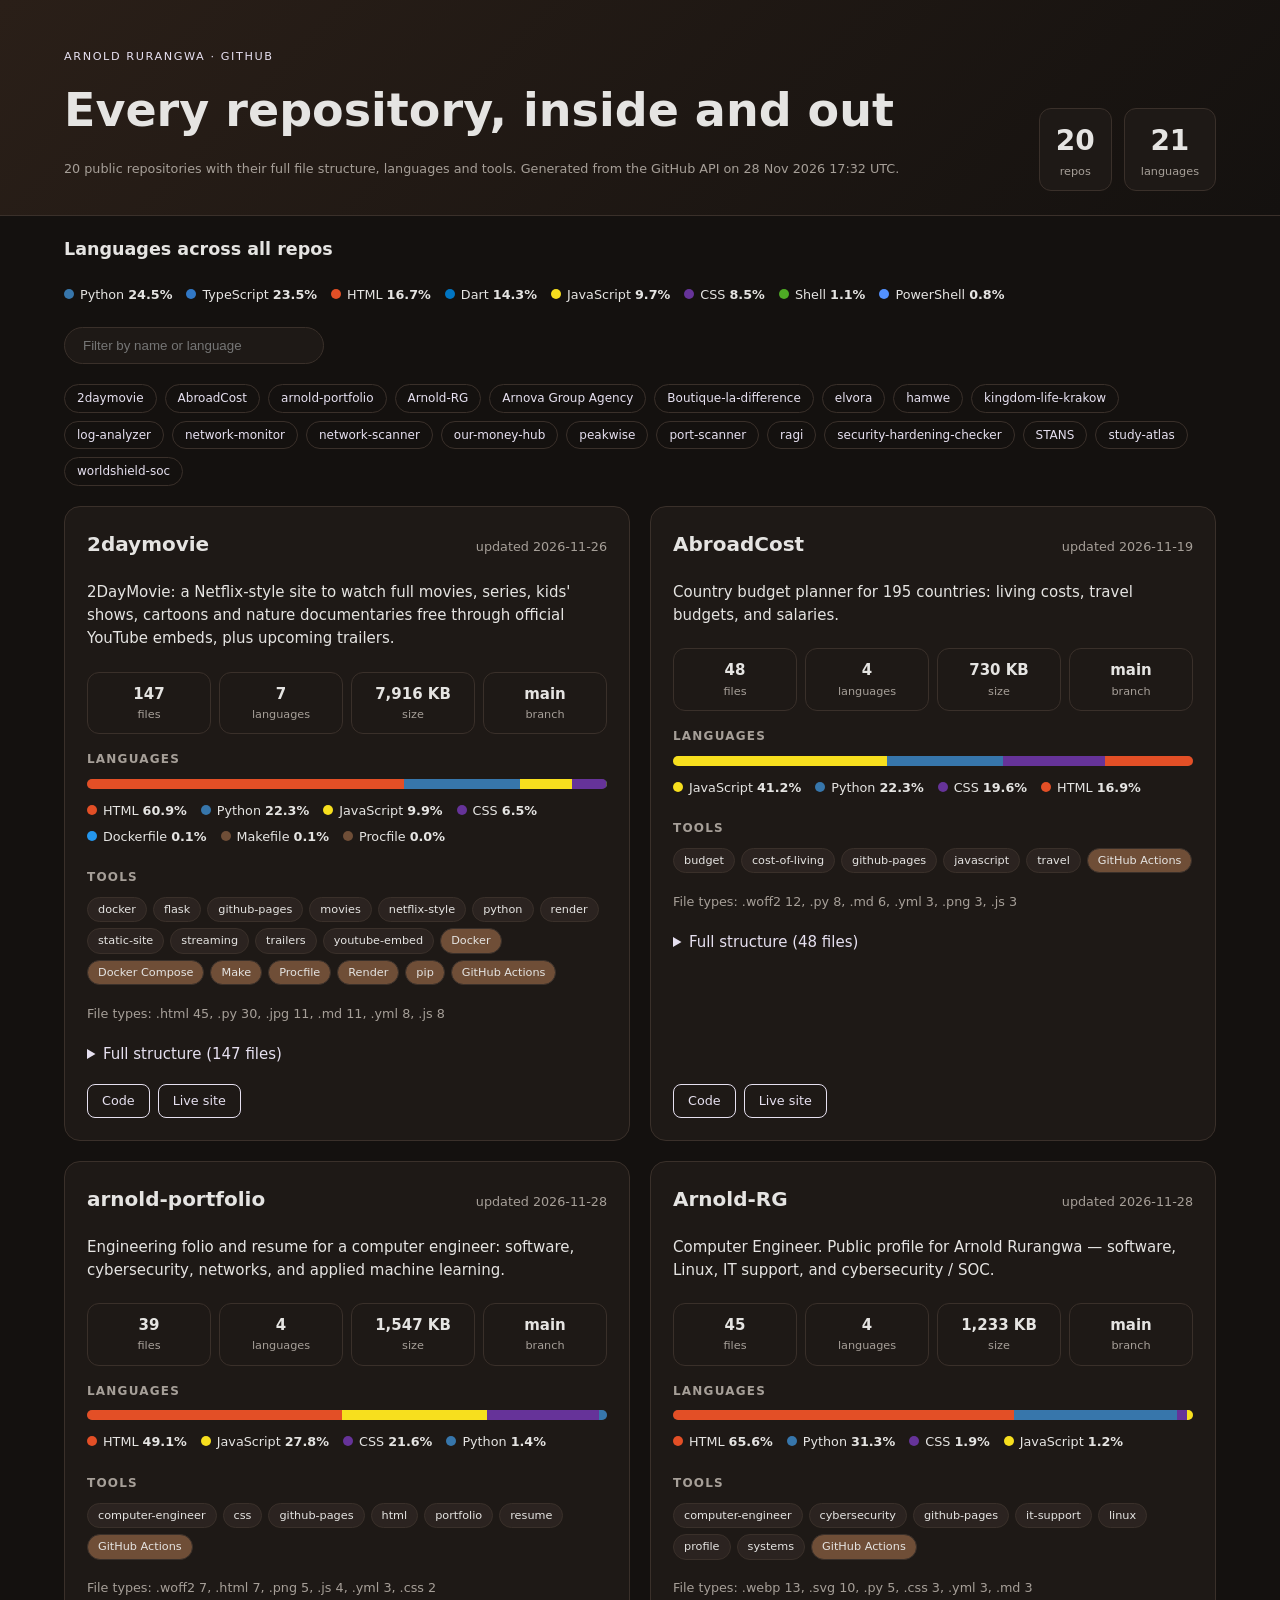
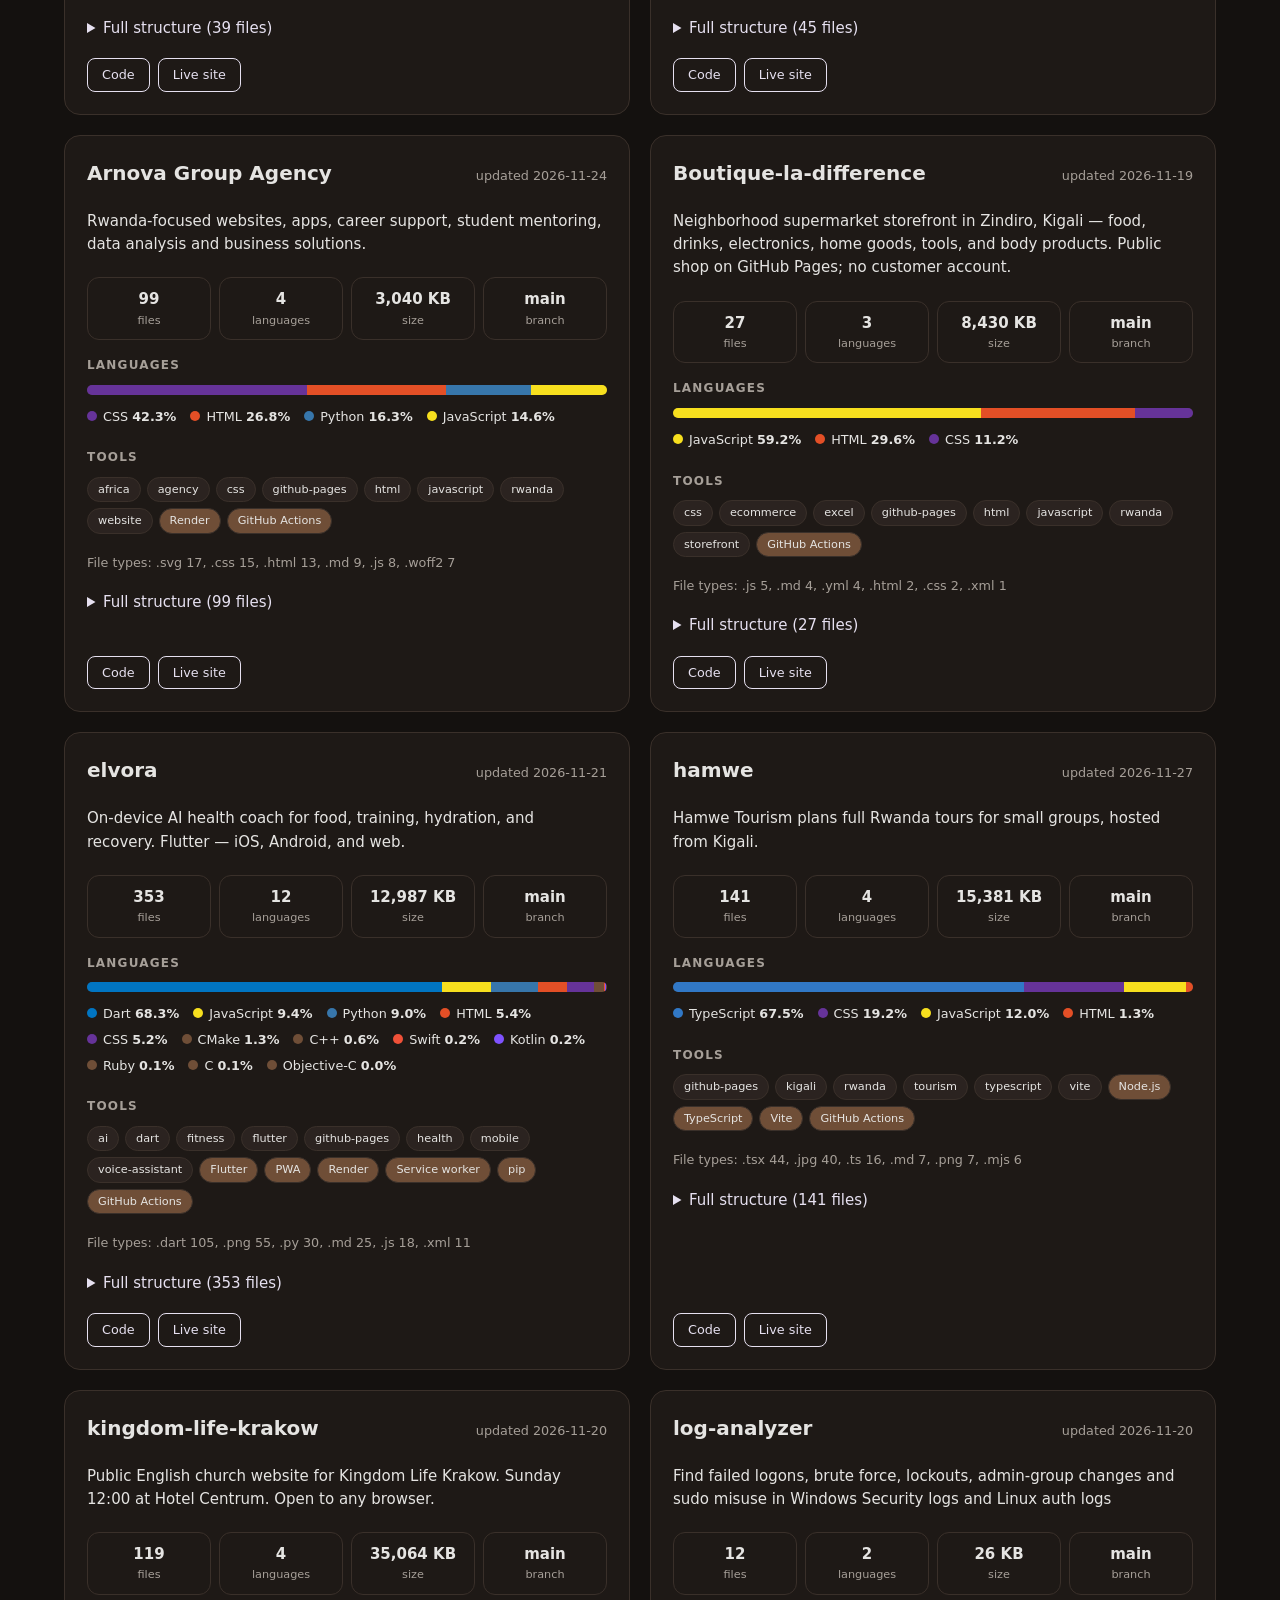
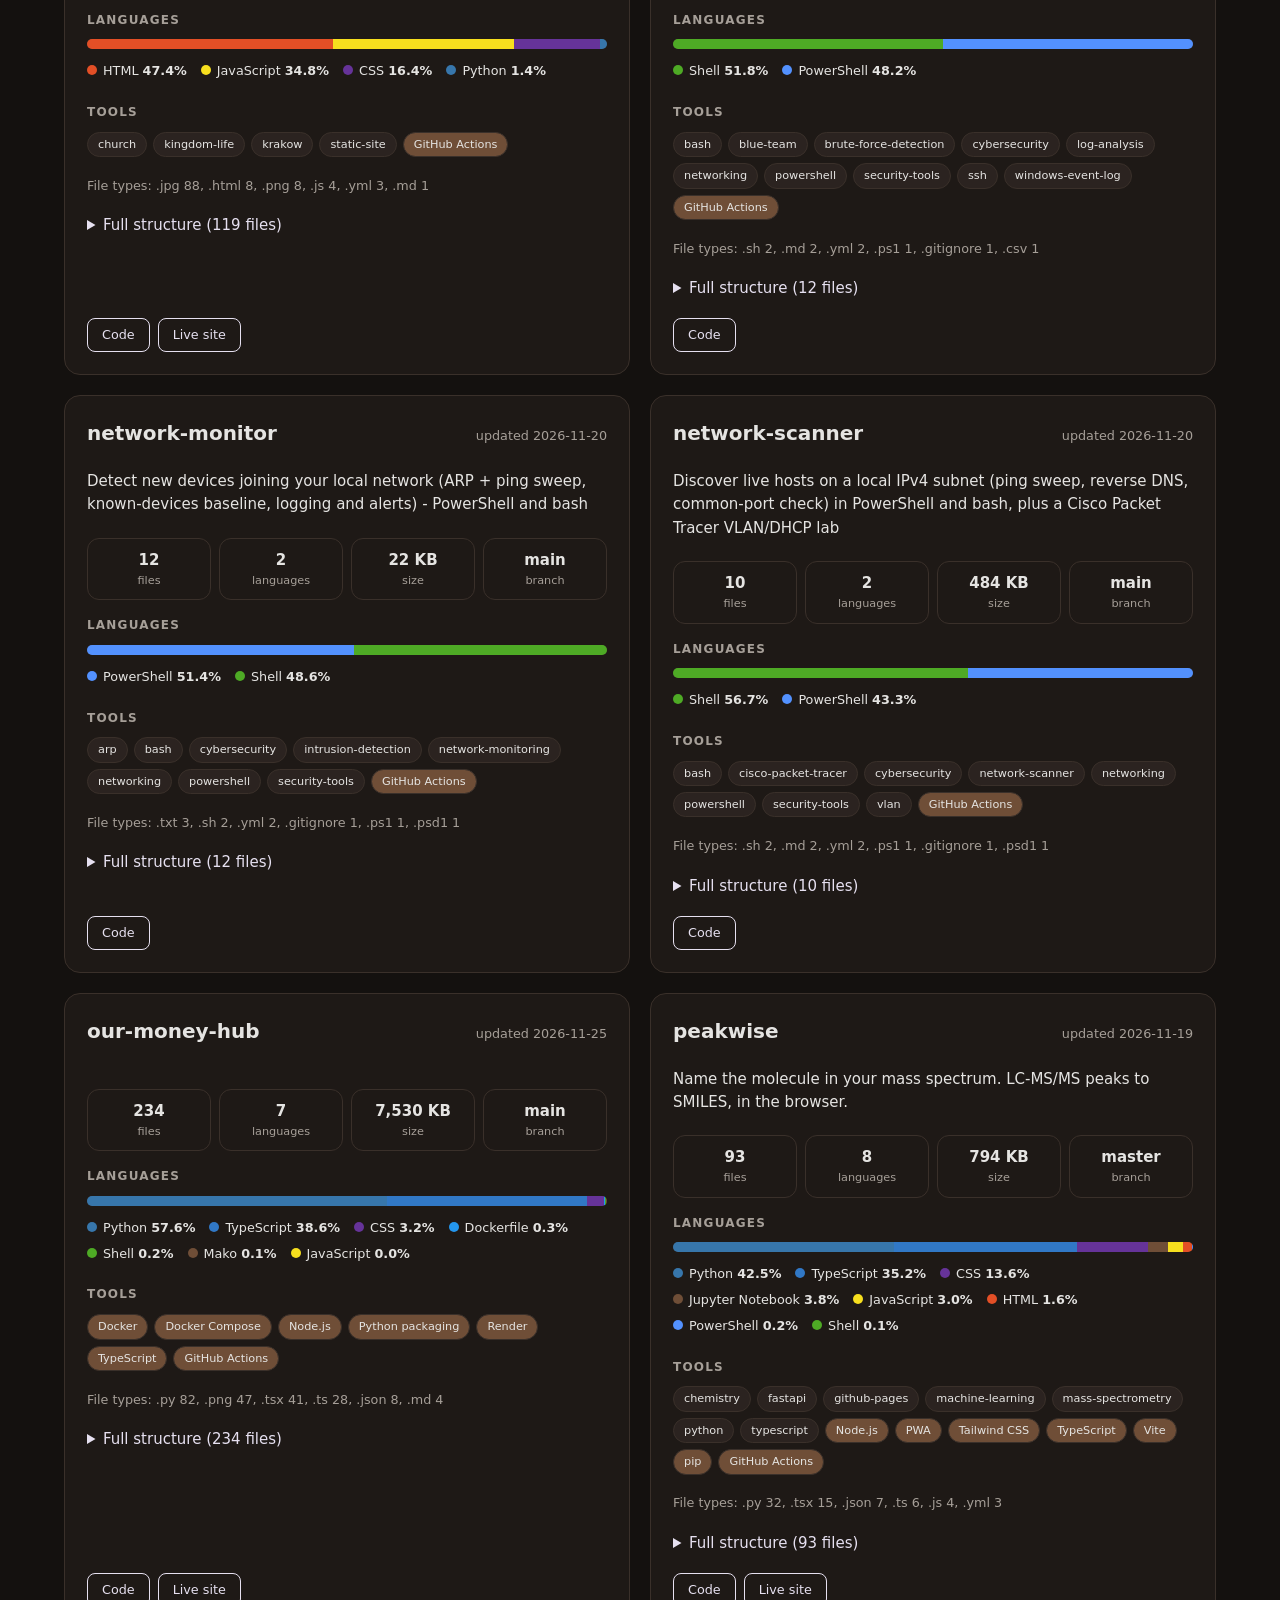
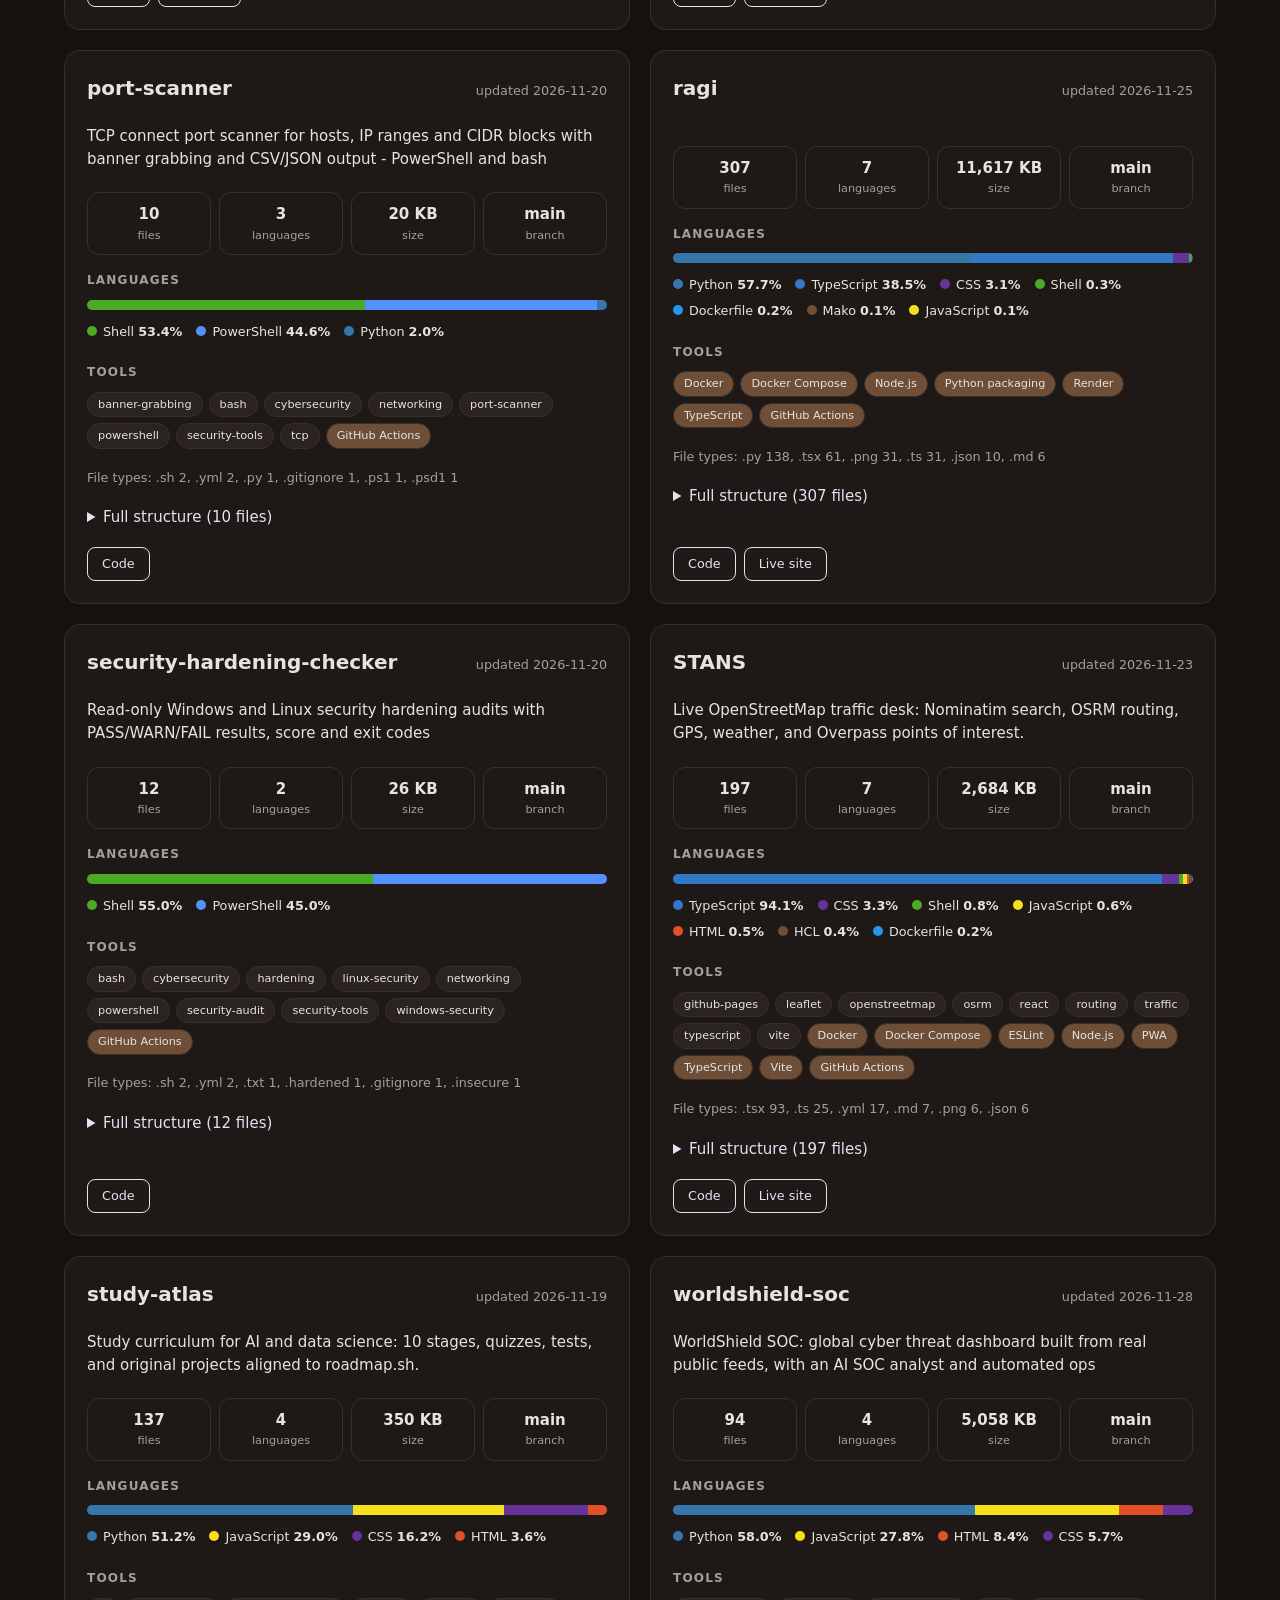
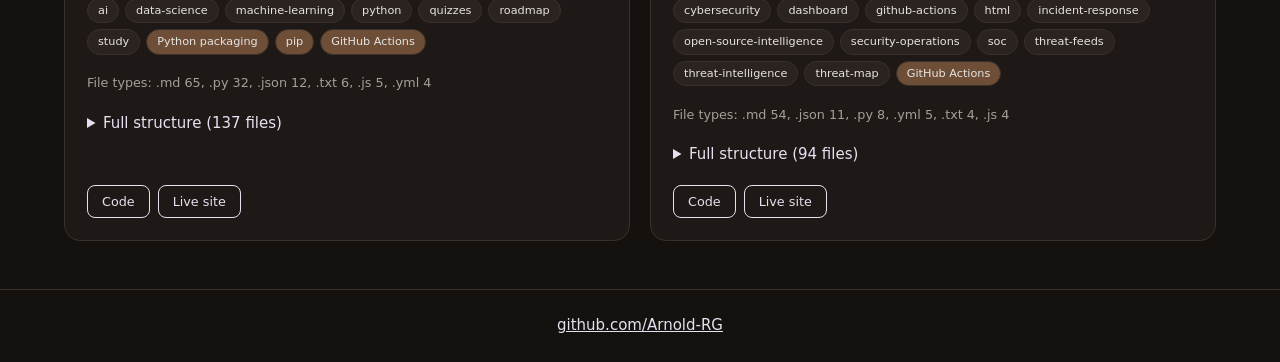
==== commit b283be81: "Update repository index" ====
--- a/overview/index.html
+++ b/overview/index.html
@@ -3,9 +3,9 @@
 <title>Arnold Rurangwa · Every repository</title>
 <link rel="stylesheet" href="overview.css"></head><body>
 <header class="top"><div><p class="eyebrow">Arnold Rurangwa · GitHub</p><h1>Every repository, inside and out</h1>
-<p class="muted">20 public repositories with their full file structure, languages and tools. Generated from the GitHub API on 28 Nov 2026 07:48 UTC.</p></div>
+<p class="muted">20 public repositories with their full file structure, languages and tools. Generated from the GitHub API on 28 Nov 2026 17:32 UTC.</p></div>
 <div class="kpis"><div><b>20</b><span>repos</span></div><div><b>21</b><span>languages</span></div></div></header>
-<section class="overall"><h3>Languages across all repos</h3><ul class="legend"><li><i style="background:#3776AB"></i>Python <b>24.5%</b></li><li><i style="background:#3178C6"></i>TypeScript <b>23.4%</b></li><li><i style="background:#E34F26"></i>HTML <b>16.8%</b></li><li><i style="background:#0175C2"></i>Dart <b>14.3%</b></li><li><i style="background:#F7DF1E"></i>JavaScript <b>9.7%</b></li><li><i style="background:#663399"></i>CSS <b>8.5%</b></li><li><i style="background:#4EAA25"></i>Shell <b>1.1%</b></li><li><i style="background:#5391FE"></i>PowerShell <b>0.8%</b></li></ul>
+<section class="overall"><h3>Languages across all repos</h3><ul class="legend"><li><i style="background:#3776AB"></i>Python <b>24.5%</b></li><li><i style="background:#3178C6"></i>TypeScript <b>23.5%</b></li><li><i style="background:#E34F26"></i>HTML <b>16.7%</b></li><li><i style="background:#0175C2"></i>Dart <b>14.3%</b></li><li><i style="background:#F7DF1E"></i>JavaScript <b>9.7%</b></li><li><i style="background:#663399"></i>CSS <b>8.5%</b></li><li><i style="background:#4EAA25"></i>Shell <b>1.1%</b></li><li><i style="background:#5391FE"></i>PowerShell <b>0.8%</b></li></ul>
 <input id="q" type="search" placeholder="Filter by name or language" aria-label="Filter repositories"></section>
 <nav class="index"><a href="#2daymovie">2daymovie</a><a href="#AbroadCost">AbroadCost</a><a href="#arnold-portfolio">arnold-portfolio</a><a href="#Arnold-RG">Arnold-RG</a><a href="#arnova-group">Arnova Group Agency</a><a href="#Boutique-la-difference">Boutique-la-difference</a><a href="#elvora">elvora</a><a href="#hamwe">hamwe</a><a href="#kingdom-life-krakow">kingdom-life-krakow</a><a href="#log-analyzer">log-analyzer</a><a href="#network-monitor">network-monitor</a><a href="#network-scanner">network-scanner</a><a href="#our-money-hub">our-money-hub</a><a href="#peakwise">peakwise</a><a href="#port-scanner">port-scanner</a><a href="#ragi">ragi</a><a href="#security-hardening-checker">security-hardening-checker</a><a href="#STANS">STANS</a><a href="#study-atlas">study-atlas</a><a href="#worldshield-soc">worldshield-soc</a></nav>
 <main class="grid"><article class="card" id="2daymovie" data-name="2daymovie" data-lang="html python javascript css dockerfile makefile procfile">
@@ -14,7 +14,7 @@
 <div class="stats"><div><b>147</b><span>files</span></div><div><b>7</b><span>languages</span></div><div><b>7,916 KB</b><span>size</span></div><div><b>main</b><span>branch</span></div></div>
 <h3>Languages</h3><div class="bar"><span style="width:60.94%;background:#E34F26" title="HTML 60.9%"></span><span style="width:22.34%;background:#3776AB" title="Python 22.3%"></span><span style="width:9.95%;background:#F7DF1E" title="JavaScript 9.9%"></span><span style="width:6.55%;background:#663399" title="CSS 6.5%"></span><span style="width:0.12%;background:#2496ED" title="Dockerfile 0.1%"></span><span style="width:0.10%;background:#6F4E37" title="Makefile 0.1%"></span><span style="width:0.01%;background:#6F4E37" title="Procfile 0.0%"></span></div><ul class="legend"><li><i style="background:#E34F26"></i>HTML <b>60.9%</b></li><li><i style="background:#3776AB"></i>Python <b>22.3%</b></li><li><i style="background:#F7DF1E"></i>JavaScript <b>9.9%</b></li><li><i style="background:#663399"></i>CSS <b>6.5%</b></li><li><i style="background:#2496ED"></i>Dockerfile <b>0.1%</b></li><li><i style="background:#6F4E37"></i>Makefile <b>0.1%</b></li><li><i style="background:#6F4E37"></i>Procfile <b>0.0%</b></li></ul>
 <h3>Tools</h3><div class="chips"><span class="chip">docker</span><span class="chip">flask</span><span class="chip">github-pages</span><span class="chip">movies</span><span class="chip">netflix-style</span><span class="chip">python</span><span class="chip">render</span><span class="chip">static-site</span><span class="chip">streaming</span><span class="chip">trailers</span><span class="chip">youtube-embed</span><span class="chip alt">Docker</span><span class="chip alt">Docker Compose</span><span class="chip alt">Make</span><span class="chip alt">Procfile</span><span class="chip alt">Render</span><span class="chip alt">pip</span><span class="chip alt">GitHub Actions</span></div>
-<p class="muted">File types: .html 45, .py 30, .md 11, .jpg 11, .js 8, .yml 8</p>
+<p class="muted">File types: .html 45, .py 30, .jpg 11, .md 11, .yml 8, .js 8</p>
 <details class="tree"><summary>Full structure (147 files)</summary><ul><li><details open><summary><span class="dir">.github/</span> <span class="muted">4 files</span></summary><ul><li><details><summary><span class="dir">workflows/</span> <span class="muted">3 files</span></summary><ul><li><span class="file">ci.yml</span></li><li><span class="file">pages.yml</span></li><li><span class="file">qa.yml</span></li></ul></details></li><li><span class="file">dependabot.yml</span></li></ul></details></li><li><details open><summary><span class="dir">.well-known/</span> <span class="muted">1 files</span></summary><ul><li><span class="file">security.txt</span></li></ul></details></li><li><details open><summary><span class="dir">data/</span> <span class="muted">2 files</span></summary><ul><li><span class="file">catalog.json</span></li><li><span class="file">trailers.json</span></li></ul></details></li><li><details open><summary><span class="dir">deploy/</span> <span class="muted">8 files</span></summary><ul><li><details><summary><span class="dir">aws/</span> <span class="muted">1 files</span></summary><ul><li><span class="file">README.md</span></li></ul></details></li><li><details><summary><span class="dir">k8s/</span> <span class="muted">3 files</span></summary><ul><li><span class="file">configmap.yaml</span></li><li><span class="file">deployment.yaml</span></li><li><span class="file">hpa-network.yaml</span></li></ul></details></li><li><details><summary><span class="dir">monitoring/</span> <span class="muted">3 files</span></summary><ul><li><details><summary><span class="dir">grafana/</span> <span class="muted">2 files</span></summary><ul><li><details><summary><span class="dir">provisioning/</span> <span class="muted">2 files</span></summary><ul><li><details><summary><span class="dir">dashboards/</span> <span class="muted">1 files</span></summary><ul><li><span class="file">dashboards.yml</span></li></ul></details></li><li><details><summary><span class="dir">datasources/</span> <span class="muted">1 files</span></summary><ul><li><span class="file">datasource.yml</span></li></ul></details></li></ul></details></li></ul></details></li><li><span class="file">prometheus.yml</span></li></ul></details></li><li><details><summary><span class="dir">nginx/</span> <span class="muted">1 files</span></summary><ul><li><span class="file">default.conf</span></li></ul></details></li></ul></details></li><li><details><summary><span class="dir">docs/</span> <span class="muted">34 files</span></summary><ul><li><details><summary><span class="dir">.well-known/</span> <span class="muted">1 files</span></summary><ul><li><span class="file">security.txt</span></li></ul></details></li><li><details><summary><span class="dir">data/</span> <span class="muted">2 files</span></summary><ul><li><span class="file">catalog.json</span></li><li><span class="file">trailers.json</span></li></ul></details></li><li><details><summary><span class="dir">explore/</span> <span class="muted">19 files</span></summary><ul><li><details><summary><span class="dir">ai/</span> <span class="muted">1 files</span></summary><ul><li><span class="file">index.html</span></li></ul></details></li><li><details><summary><span class="dir">cartoons/</span> <span class="muted">1 files</span></summary><ul><li><span class="file">index.html</span></li></ul></details></li><li><details><summary><span class="dir">genre-action/</span> <span class="muted">1 files</span></summary><ul><li><span class="file">index.html</span></li></ul></details></li><li><details><summary><span class="dir">genre-adventure/</span> <span class="muted">1 files</span></summary><ul><li><span class="file">index.html</span></li></ul></details></li><li><details><summary><span class="dir">genre-comedy/</span> <span class="muted">1 files</span></summary><ul><li><span class="file">index.html</span></li></ul></details></li><li><details><summary><span class="dir">genre-documentary/</span> <span class="muted">1 files</span></summary><ul><li><span class="file">index.html</span></li></ul></details></li><li><details><summary><span class="dir">genre-drama/</span> <span class="muted">1 files</span></summary><ul><li><span class="file">index.html</span></li></ul></details></li><li><details><summary><span class="dir">genre-horror/</span> <span class="muted">1 files</span></summary><ul><li><span class="file">index.html</span></li></ul></details></li><li><details><summary><span class="dir">genre-musical/</span> <span class="muted">1 files</span></summary><ul><li><span class="file">index.html</span></li></ul></details></li><li><details><summary><span class="dir">genre-romance/</span> <span class="muted">1 files</span></summary><ul><li><span class="file">index.html</span></li></ul></details></li><li><details><summary><span class="dir">genre-sci-fi/</span> <span class="muted">1 files</span></summary><ul><li><span class="file">index.html</span></li></ul></details></li><li><details><summary><span class="dir">genre-thriller/</span> <span class="muted">1 files</span></summary><ul><li><span class="file">index.html</span></li></ul></details></li><li><details><summary><span class="dir">genres/</span> <span class="muted">1 files</span></summary><ul><li><span class="file">index.html</span></li></ul></details></li><li><details><summary><span class="dir">kids/</span> <span class="muted">1 files</span></summary><ul><li><span class="file">index.html</span></li></ul></details></li><li><details><summary><span class="dir">movies/</span> <span class="muted">1 files</span></summary><ul><li><span class="file">index.html</span></li></ul></details></li><li><details><summary><span class="dir">series/</span> <span class="muted">1 files</span></summary><ul><li><span class="file">index.html</span></li></ul></details></li><li><details><summary><span class="dir">trailers/</span> <span class="muted">1 files</span></summary><ul><li><span class="file">index.html</span></li></ul></details></li><li><details><summary><span class="dir">wildlife/</span> <span class="muted">1 files</span></summary><ul><li><span class="file">index.html</span></li></ul></details></li><li><span class="file">index.html</span></li></ul></details></li><li><details><summary><span class="dir">static/</span> <span class="muted">7 files</span></summary><ul><li><details><summary><span class="dir">css/</span> <span class="muted">2 files</span></summary><ul><li><span class="file">404.css</span></li><li><span class="file">app.css</span></li></ul></details></li><li><details><summary><span class="dir">img/</span> <span class="muted">1 files</span></summary><ul><li><span class="file">favicon.svg</span></li></ul></details></li><li><details><summary><span class="dir">js/</span> <span class="muted">4 files</span></summary><ul><li><span class="file">app.js</span></li><li><span class="file">hero.js</span></li><li><span class="file">mobile.js</span></li><li><span class="file">search.js</span></li></ul></details></li></ul></details></li><li><span class="file">.nojekyll</span></li><li><span class="file">404.html</span></li><li><span class="file">index.html</span></li><li><span class="file">robots.txt</span></li><li><span class="file">sitemap.xml</span></li></ul></details></li><li><details><summary><span class="dir">explore/</span> <span class="muted">19 files</span></summary><ul><li><details><summary><span class="dir">ai/</span> <span class="muted">1 files</span></summary><ul><li><span class="file">index.html</span></li></ul></details></li><li><details><summary><span class="dir">cartoons/</span> <span class="muted">1 files</span></summary><ul><li><span class="file">index.html</span></li></ul></details></li><li><details><summary><span class="dir">genre-action/</span> <span class="muted">1 files</span></summary><ul><li><span class="file">index.html</span></li></ul></details></li><li><details><summary><span class="dir">genre-adventure/</span> <span class="muted">1 files</span></summary><ul><li><span class="file">index.html</span></li></ul></details></li><li><details><summary><span class="dir">genre-comedy/</span> <span class="muted">1 files</span></summary><ul><li><span class="file">index.html</span></li></ul></details></li><li><details><summary><span class="dir">genre-documentary/</span> <span class="muted">1 files</span></summary><ul><li><span class="file">index.html</span></li></ul></details></li><li><details><summary><span class="dir">genre-drama/</span> <span class="muted">1 files</span></summary><ul><li><span class="file">index.html</span></li></ul></details></li><li><details><summary><span class="dir">genre-horror/</span> <span class="muted">1 files</span></summary><ul><li><span class="file">index.html</span></li></ul></details></li><li><details><summary><span class="dir">genre-musical/</span> <span class="muted">1 files</span></summary><ul><li><span class="file">index.html</span></li></ul></details></li><li><details><summary><span class="dir">genre-romance/</span> <span class="muted">1 files</span></summary><ul><li><span class="file">index.html</span></li></ul></details></li><li><details><summary><span class="dir">genre-sci-fi/</span> <span class="muted">1 files</span></summary><ul><li><span class="file">index.html</span></li></ul></details></li><li><details><summary><span class="dir">genre-thriller/</span> <span class="muted">1 files</span></summary><ul><li><span class="file">index.html</span></li></ul></details></li><li><details><summary><span class="dir">genres/</span> <span class="muted">1 files</span></summary><ul><li><span class="file">index.html</span></li></ul></details></li><li><details><summary><span class="dir">kids/</span> <span class="muted">1 files</span></summary><ul><li><span class="file">index.html</span></li></ul></details></li><li><details><summary><span class="dir">movies/</span> <span class="muted">1 files</span></summary><ul><li><span class="file">index.html</span></li></ul></details></li><li><details><summary><span class="dir">series/</span> <span class="muted">1 files</span></summary><ul><li><span class="file">index.html</span></li></ul></details></li><li><details><summary><span class="dir">trailers/</span> <span class="muted">1 files</span></summary><ul><li><span class="file">index.html</span></li></ul></details></li><li><details><summary><span class="dir">wildlife/</span> <span class="muted">1 files</span></summary><ul><li><span class="file">index.html</span></li></ul></details></li><li><span class="file">index.html</span></li></ul></details></li><li><details><summary><span class="dir">qa/</span> <span class="muted">17 files</span></summary><ul><li><details><summary><span class="dir">screenshots/</span> <span class="muted">11 files</span></summary><ul><li><span class="file">1-hero.jpg</span></li><li><span class="file">10-mobile-volume.jpg</span></li><li><span class="file">12-footer-privacy.jpg</span></li><li><span class="file">13-click-to-load.jpg</span></li><li><span class="file">2-control-bar.jpg</span></li><li><span class="file">3-volume-open.jpg</span></li><li><span class="file">4-dim.jpg</span></li><li><span class="file">5-bright.jpg</span></li><li><span class="file">6-size-compact.jpg</span></li><li><span class="file">7-size-full.jpg</span></li><li><span class="file">9-mobile.jpg</span></li></ul></details></li><li><span class="file">cls_check.py</span></li><li><span class="file">QA-CHECKLIST.md</span></li><li><span class="file">README.md</span></li><li><span class="file">security-review.md</span></li><li><span class="file">security-scope.md</span></li><li><span class="file">video-check-results.md</span></li></ul></details></li><li><details open><summary><span class="dir">scripts/</span> <span class="muted">6 files</span></summary><ul><li><span class="file">build_catalog.py</span></li><li><span class="file">build_trailers.py</span></li><li><span class="file">check_videos.py</span></li><li><span class="file">export_site.py</span></li><li><span class="file">requirements.txt</span></li><li><span class="file">validate_catalog.py</span></li></ul></details></li><li><details open><summary><span class="dir">static/</span> <span class="muted">7 files</span></summary><ul><li><details><summary><span class="dir">css/</span> <span class="muted">2 files</span></summary><ul><li><span class="file">404.css</span></li><li><span class="file">app.css</span></li></ul></details></li><li><details><summary><span class="dir">img/</span> <span class="muted">1 files</span></summary><ul><li><span class="file">favicon.svg</span></li></ul></details></li><li><details><summary><span class="dir">js/</span> <span class="muted">4 files</span></summary><ul><li><span class="file">app.js</span></li><li><span class="file">hero.js</span></li><li><span class="file">mobile.js</span></li><li><span class="file">search.js</span></li></ul></details></li></ul></details></li><li><details open><summary><span class="dir">templates/</span> <span class="muted">3 files</span></summary><ul><li><span class="file">404.html</span></li><li><span class="file">explore.html</span></li><li><span class="file">index.html</span></li></ul></details></li><li><details><summary><span class="dir">tests/</span> <span class="muted">23 files</span></summary><ul><li><details><summary><span class="dir">e2e/</span> <span class="muted">2 files</span></summary><ul><li><span class="file">__init__.py</span></li><li><span class="file">test_desktop_playback.py</span></li></ul></details></li><li><details><summary><span class="dir">fixtures/</span> <span class="muted">1 files</span></summary><ul><li><span class="file">README.md</span></li></ul></details></li><li><span class="file">conftest.py</span></li><li><span class="file">helpers.py</span></li><li><span class="file">test_app.py</span></li><li><span class="file">test_catalog_schema.py</span></li><li><span class="file">test_cls.py</span></li><li><span class="file">test_desktop_trailers.py</span></li><li><span class="file">test_exposure.py</span></li><li><span class="file">test_hero_controls.py</span></li><li><span class="file">test_iframes.py</span></li><li><span class="file">test_leaks.py</span></li><li><span class="file">test_live_background.py</span></li><li><span class="file">test_mobile_hero.py</span></li><li><span class="file">test_mobile_nav.py</span></li><li><span class="file">test_routes.py</span></li><li><span class="file">test_search.py</span></li><li><span class="file">test_security_headers.py</span></li><li><span class="file">test_security_scope.py</span></li><li><span class="file">test_sentinel_fixes.py</span></li><li><span class="file">test_seo.py</span></li><li><span class="file">test_trailers_schema.py</span></li></ul></details></li><li><span class="file">.dockerignore</span></li><li><span class="file">.env.example</span></li><li><span class="file">.gitignore</span></li><li><span class="file">404.html</span></li><li><span class="file">app.py</span></li><li><span class="file">DEVOPS.md</span></li><li><span class="file">docker-compose.yml</span></li><li><span class="file">Dockerfile</span></li><li><span class="file">fly.toml</span></li><li><span class="file">index.html</span></li><li><span class="file">LICENSE</span></li><li><span class="file">Makefile</span></li><li><span class="file">Procfile</span></li><li><span class="file">pytest.ini</span></li><li><span class="file">README.md</span></li><li><span class="file">render.yaml</span></li><li><span class="file">requirements-dev.txt</span></li><li><span class="file">requirements.txt</span></li><li><span class="file">robots.txt</span></li><li><span class="file">SECURITY.md</span></li><li><span class="file">seo.py</span></li><li><span class="file">sitemap.xml</span></li><li><span class="file">THIRD_PARTY_NOTICES.md</span></li></ul></details>
 <footer><a class="btn" href="https://github.com/Arnold-RG/2daymovie">Code</a> <a class="btn" href="https://twodaymovie-site.onrender.com">Live site</a></footer>
 </article><article class="card" id="AbroadCost" data-name="abroadcost" data-lang="javascript python css html">
@@ -27,21 +27,21 @@
 <details class="tree"><summary>Full structure (48 files)</summary><ul><li><details open><summary><span class="dir">.github/</span> <span class="muted">3 files</span></summary><ul><li><details><summary><span class="dir">workflows/</span> <span class="muted">2 files</span></summary><ul><li><span class="file">deploy-pages.yml</span></li><li><span class="file">quality.yml</span></li></ul></details></li><li><span class="file">dependabot.yml</span></li></ul></details></li><li><details open><summary><span class="dir">assets/</span> <span class="muted">2 files</span></summary><ul><li><details><summary><span class="dir">vira/</span> <span class="muted">2 files</span></summary><ul><li><span class="file">vira-base.css</span></li><li><span class="file">vira-secure.js</span></li></ul></details></li></ul></details></li><li><details open><summary><span class="dir">docs/</span> <span class="muted">3 files</span></summary><ul><li><span class="file">ARCHITECTURE.md</span></li><li><span class="file">DATA_AND_METHODOLOGY.md</span></li><li><span class="file">OVERVIEW.md</span></li></ul></details></li><li><details open><summary><span class="dir">fonts/</span> <span class="muted">13 files</span></summary><ul><li><span class="file">cormorant-500.woff2</span></li><li><span class="file">cormorant-500i.woff2</span></li><li><span class="file">cormorant-600.woff2</span></li><li><span class="file">dm-sans-300.woff2</span></li><li><span class="file">dm-sans-400.woff2</span></li><li><span class="file">dm-sans-500.woff2</span></li><li><span class="file">OFL.txt</span></li><li><span class="file">outfit-300.woff2</span></li><li><span class="file">outfit-400.woff2</span></li><li><span class="file">outfit-500.woff2</span></li><li><span class="file">syne-500.woff2</span></li><li><span class="file">syne-600.woff2</span></li><li><span class="file">syne-700.woff2</span></li></ul></details></li><li><details open><summary><span class="dir">scripts/</span> <span class="muted">1 files</span></summary><ul><li><span class="file">verify_site.py</span></li></ul></details></li><li><details open><summary><span class="dir">tool/</span> <span class="muted">7 files</span></summary><ul><li><span class="file">fix_col_from_wb.py</span></li><li><span class="file">fix_col_outliers.py</span></li><li><span class="file">fix_js_nulls.py</span></li><li><span class="file">fix_regions_and_ui.py</span></li><li><span class="file">refresh_budget_geo.py</span></li><li><span class="file">verify_accuracy.py</span></li><li><span class="file">verify_accuracy_deep.py</span></li></ul></details></li><li><span class="file">.env.example</span></li><li><span class="file">.gitignore</span></li><li><span class="file">.nojekyll</span></li><li><span class="file">404.html</span></li><li><span class="file">apple-touch.png</span></li><li><span class="file">AUTHORS</span></li><li><span class="file">CONTRIBUTING.md</span></li><li><span class="file">favicon.svg</span></li><li><span class="file">index.html</span></li><li><span class="file">LICENSE</span></li><li><span class="file">og.png</span></li><li><span class="file">paper.png</span></li><li><span class="file">README.md</span></li><li><span class="file">relo.css</span></li><li><span class="file">relo.js</span></li><li><span class="file">robots.txt</span></li><li><span class="file">SECURITY.md</span></li><li><span class="file">sitemap.xml</span></li><li><span class="file">world_data.js</span></li></ul></details>
 <footer><a class="btn" href="https://github.com/Arnold-RG/AbroadCost">Code</a> <a class="btn" href="https://arnold-rg.github.io/AbroadCost/">Live site</a></footer>
 </article><article class="card" id="arnold-portfolio" data-name="arnold-portfolio" data-lang="html javascript css python">
-<header><h2>arnold-portfolio</h2><span class="muted">updated 2026-11-24</span></header>
+<header><h2>arnold-portfolio</h2><span class="muted">updated 2026-11-28</span></header>
 <p>Engineering folio and resume for a computer engineer: software, cybersecurity, networks, and applied machine learning.</p>
-<div class="stats"><div><b>42</b><span>files</span></div><div><b>4</b><span>languages</span></div><div><b>1,517 KB</b><span>size</span></div><div><b>main</b><span>branch</span></div></div>
-<h3>Languages</h3><div class="bar"><span style="width:51.77%;background:#E34F26" title="HTML 51.8%"></span><span style="width:26.36%;background:#F7DF1E" title="JavaScript 26.4%"></span><span style="width:20.50%;background:#663399" title="CSS 20.5%"></span><span style="width:1.37%;background:#3776AB" title="Python 1.4%"></span></div><ul class="legend"><li><i style="background:#E34F26"></i>HTML <b>51.8%</b></li><li><i style="background:#F7DF1E"></i>JavaScript <b>26.4%</b></li><li><i style="background:#663399"></i>CSS <b>20.5%</b></li><li><i style="background:#3776AB"></i>Python <b>1.4%</b></li></ul>
+<div class="stats"><div><b>39</b><span>files</span></div><div><b>4</b><span>languages</span></div><div><b>1,547 KB</b><span>size</span></div><div><b>main</b><span>branch</span></div></div>
+<h3>Languages</h3><div class="bar"><span style="width:49.12%;background:#E34F26" title="HTML 49.1%"></span><span style="width:27.81%;background:#F7DF1E" title="JavaScript 27.8%"></span><span style="width:21.62%;background:#663399" title="CSS 21.6%"></span><span style="width:1.45%;background:#3776AB" title="Python 1.4%"></span></div><ul class="legend"><li><i style="background:#E34F26"></i>HTML <b>49.1%</b></li><li><i style="background:#F7DF1E"></i>JavaScript <b>27.8%</b></li><li><i style="background:#663399"></i>CSS <b>21.6%</b></li><li><i style="background:#3776AB"></i>Python <b>1.4%</b></li></ul>
 <h3>Tools</h3><div class="chips"><span class="chip">computer-engineer</span><span class="chip">css</span><span class="chip">github-pages</span><span class="chip">html</span><span class="chip">portfolio</span><span class="chip">resume</span><span class="chip alt">GitHub Actions</span></div>
-<p class="muted">File types: .html 8, .woff2 7, .png 5, .js 4, .yml 3, .css 2</p>
-<details class="tree"><summary>Full structure (42 files)</summary><ul><li><details open><summary><span class="dir">.github/</span> <span class="muted">3 files</span></summary><ul><li><details><summary><span class="dir">workflows/</span> <span class="muted">2 files</span></summary><ul><li><span class="file">pages.yml</span></li><li><span class="file">quality.yml</span></li></ul></details></li><li><span class="file">dependabot.yml</span></li></ul></details></li><li><details><summary><span class="dir">assets/</span> <span class="muted">18 files</span></summary><ul><li><details><summary><span class="dir">fonts/</span> <span class="muted">7 files</span></summary><ul><li><span class="file">fraunces-italic-latin-ext.woff2</span></li><li><span class="file">fraunces-italic-latin.woff2</span></li><li><span class="file">fraunces-roman-latin-ext.woff2</span></li><li><span class="file">fraunces-roman-latin.woff2</span></li><li><span class="file">plex-mono-latin.woff2</span></li><li><span class="file">source-sans-3-latin-ext.woff2</span></li><li><span class="file">source-sans-3-latin.woff2</span></li></ul></details></li><li><details><summary><span class="dir">site/</span> <span class="muted">2 files</span></summary><ul><li><span class="file">site-base.css</span></li><li><span class="file">site-secure.js</span></li></ul></details></li><li><span class="file">grain.png</span></li><li><span class="file">hero-atmosphere.jpg</span></li><li><span class="file">hero-atmosphere.png</span></li><li><span class="file">logo.png</span></li><li><span class="file">main.js</span></li><li><span class="file">portrait.png</span></li><li><span class="file">Rurangwa-Arnold-Resume.pdf</span></li><li><span class="file">stage.js</span></li><li><span class="file">styles.css</span></li></ul></details></li><li><details open><summary><span class="dir">demos/</span> <span class="muted">4 files</span></summary><ul><li><details><summary><span class="dir">arnova/</span> <span class="muted">4 files</span></summary><ul><li><span class="file">index.html</span></li><li><span class="file">la-belle-boutique.html</span></li><li><span class="file">marine-coffee.html</span></li><li><span class="file">nik-salon.html</span></li></ul></details></li></ul></details></li><li><details open><summary><span class="dir">Folio/</span> <span class="muted">4 files</span></summary><ul><li><span class="file">index.html</span></li><li><span class="file">logo.png</span></li><li><span class="file">Rurangwa-Arnold-Resume.pdf</span></li><li><span class="file">script.js</span></li></ul></details></li><li><details open><summary><span class="dir">scripts/</span> <span class="muted">3 files</span></summary><ul><li><span class="file">check-published.mjs</span></li><li><span class="file">check-published.test.mjs</span></li><li><span class="file">verify_site.py</span></li></ul></details></li><li><span class="file">.gitignore</span></li><li><span class="file">.nojekyll</span></li><li><span class="file">404.html</span></li><li><span class="file">index.html</span></li><li><span class="file">LICENSE</span></li><li><span class="file">README.md</span></li><li><span class="file">resume.html</span></li><li><span class="file">robots.txt</span></li><li><span class="file">SECURITY.md</span></li><li><span class="file">sitemap.xml</span></li></ul></details>
+<p class="muted">File types: .woff2 7, .html 7, .png 5, .js 4, .yml 3, .css 2</p>
+<details class="tree"><summary>Full structure (39 files)</summary><ul><li><details open><summary><span class="dir">.github/</span> <span class="muted">3 files</span></summary><ul><li><details><summary><span class="dir">workflows/</span> <span class="muted">2 files</span></summary><ul><li><span class="file">pages.yml</span></li><li><span class="file">quality.yml</span></li></ul></details></li><li><span class="file">dependabot.yml</span></li></ul></details></li><li><details><summary><span class="dir">assets/</span> <span class="muted">17 files</span></summary><ul><li><details><summary><span class="dir">fonts/</span> <span class="muted">7 files</span></summary><ul><li><span class="file">fraunces-italic-latin-ext.woff2</span></li><li><span class="file">fraunces-italic-latin.woff2</span></li><li><span class="file">fraunces-roman-latin-ext.woff2</span></li><li><span class="file">fraunces-roman-latin.woff2</span></li><li><span class="file">plex-mono-latin.woff2</span></li><li><span class="file">source-sans-3-latin-ext.woff2</span></li><li><span class="file">source-sans-3-latin.woff2</span></li></ul></details></li><li><details><summary><span class="dir">site/</span> <span class="muted">2 files</span></summary><ul><li><span class="file">site-base.css</span></li><li><span class="file">site-secure.js</span></li></ul></details></li><li><span class="file">grain.png</span></li><li><span class="file">hero-atmosphere.jpg</span></li><li><span class="file">hero-atmosphere.png</span></li><li><span class="file">logo.png</span></li><li><span class="file">main.js</span></li><li><span class="file">portrait.png</span></li><li><span class="file">stage.js</span></li><li><span class="file">styles.css</span></li></ul></details></li><li><details open><summary><span class="dir">demos/</span> <span class="muted">4 files</span></summary><ul><li><details><summary><span class="dir">arnova/</span> <span class="muted">4 files</span></summary><ul><li><span class="file">index.html</span></li><li><span class="file">la-belle-boutique.html</span></li><li><span class="file">marine-coffee.html</span></li><li><span class="file">nik-salon.html</span></li></ul></details></li></ul></details></li><li><details open><summary><span class="dir">Folio/</span> <span class="muted">3 files</span></summary><ul><li><span class="file">index.html</span></li><li><span class="file">logo.png</span></li><li><span class="file">script.js</span></li></ul></details></li><li><details open><summary><span class="dir">scripts/</span> <span class="muted">3 files</span></summary><ul><li><span class="file">check-published.mjs</span></li><li><span class="file">check-published.test.mjs</span></li><li><span class="file">verify_site.py</span></li></ul></details></li><li><span class="file">.gitignore</span></li><li><span class="file">.nojekyll</span></li><li><span class="file">404.html</span></li><li><span class="file">index.html</span></li><li><span class="file">LICENSE</span></li><li><span class="file">README.md</span></li><li><span class="file">robots.txt</span></li><li><span class="file">SECURITY.md</span></li><li><span class="file">sitemap.xml</span></li></ul></details>
 <footer><a class="btn" href="https://github.com/Arnold-RG/arnold-portfolio">Code</a> <a class="btn" href="https://arnold-rg.github.io/arnold-portfolio/">Live site</a></footer>
 </article><article class="card" id="Arnold-RG" data-name="arnold-rg" data-lang="html python css javascript">
-<header><h2>Arnold-RG</h2><span class="muted">updated 2026-11-27</span></header>
+<header><h2>Arnold-RG</h2><span class="muted">updated 2026-11-28</span></header>
 <p>Computer Engineer. Public profile for Arnold Rurangwa — software, Linux, IT support, and cybersecurity / SOC.</p>
-<div class="stats"><div><b>45</b><span>files</span></div><div><b>4</b><span>languages</span></div><div><b>1,211 KB</b><span>size</span></div><div><b>main</b><span>branch</span></div></div>
-<h3>Languages</h3><div class="bar"><span style="width:65.58%;background:#E34F26" title="HTML 65.6%"></span><span style="width:31.29%;background:#3776AB" title="Python 31.3%"></span><span style="width:1.93%;background:#663399" title="CSS 1.9%"></span><span style="width:1.20%;background:#F7DF1E" title="JavaScript 1.2%"></span></div><ul class="legend"><li><i style="background:#E34F26"></i>HTML <b>65.6%</b></li><li><i style="background:#3776AB"></i>Python <b>31.3%</b></li><li><i style="background:#663399"></i>CSS <b>1.9%</b></li><li><i style="background:#F7DF1E"></i>JavaScript <b>1.2%</b></li></ul>
+<div class="stats"><div><b>45</b><span>files</span></div><div><b>4</b><span>languages</span></div><div><b>1,233 KB</b><span>size</span></div><div><b>main</b><span>branch</span></div></div>
+<h3>Languages</h3><div class="bar"><span style="width:65.59%;background:#E34F26" title="HTML 65.6%"></span><span style="width:31.28%;background:#3776AB" title="Python 31.3%"></span><span style="width:1.93%;background:#663399" title="CSS 1.9%"></span><span style="width:1.20%;background:#F7DF1E" title="JavaScript 1.2%"></span></div><ul class="legend"><li><i style="background:#E34F26"></i>HTML <b>65.6%</b></li><li><i style="background:#3776AB"></i>Python <b>31.3%</b></li><li><i style="background:#663399"></i>CSS <b>1.9%</b></li><li><i style="background:#F7DF1E"></i>JavaScript <b>1.2%</b></li></ul>
 <h3>Tools</h3><div class="chips"><span class="chip">computer-engineer</span><span class="chip">cybersecurity</span><span class="chip">github-pages</span><span class="chip">it-support</span><span class="chip">linux</span><span class="chip">profile</span><span class="chip">systems</span><span class="chip alt">GitHub Actions</span></div>
-<p class="muted">File types: .webp 13, .svg 10, .py 5, .yml 3, .md 3, .css 3</p>
+<p class="muted">File types: .webp 13, .svg 10, .py 5, .css 3, .yml 3, .md 3</p>
 <details class="tree"><summary>Full structure (45 files)</summary><ul><li><details open><summary><span class="dir">.github/</span> <span class="muted">3 files</span></summary><ul><li><details><summary><span class="dir">workflows/</span> <span class="muted">2 files</span></summary><ul><li><span class="file">update-dashboard.yml</span></li><li><span class="file">update-repo-index.yml</span></li></ul></details></li><li><span class="file">dependabot.yml</span></li></ul></details></li><li><details><summary><span class="dir">assets/</span> <span class="muted">17 files</span></summary><ul><li><details><summary><span class="dir">projects/</span> <span class="muted">13 files</span></summary><ul><li><span class="file">2daymovie.webp</span></li><li><span class="file">AbroadCost.webp</span></li><li><span class="file">Boutique-la-difference.webp</span></li><li><span class="file">elvora.webp</span></li><li><span class="file">hamwe.webp</span></li><li><span class="file">kingdom-life-krakow.webp</span></li><li><span class="file">our-money-hub.webp</span></li><li><span class="file">peakwise.webp</span></li><li><span class="file">ragi.webp</span></li><li><span class="file">STANS.webp</span></li><li><span class="file">study-atlas.webp</span></li><li><span class="file">vira.webp</span></li><li><span class="file">worldshield-soc.webp</span></li></ul></details></li><li><details><summary><span class="dir">vira/</span> <span class="muted">2 files</span></summary><ul><li><span class="file">vira-base.css</span></li><li><span class="file">vira-secure.js</span></li></ul></details></li><li><span class="file">header.svg</span></li><li><span class="file">stats.svg</span></li></ul></details></li><li><details open><summary><span class="dir">dashboard/</span> <span class="muted">9 files</span></summary><ul><li><span class="file">activity.svg</span></li><li><span class="file">badge-dormant.svg</span></li><li><span class="file">badge-in-progress.svg</span></li><li><span class="file">badge-live-in-dev.svg</span></li><li><span class="file">badge-live.svg</span></li><li><span class="file">data.json</span></li><li><span class="file">kpis.svg</span></li><li><span class="file">languages.svg</span></li><li><span class="file">status.svg</span></li></ul></details></li><li><details open><summary><span class="dir">docs/</span> <span class="muted">1 files</span></summary><ul><li><span class="file">screenshot-profile.jpg</span></li></ul></details></li><li><details open><summary><span class="dir">overview/</span> <span class="muted">3 files</span></summary><ul><li><span class="file">index.html</span></li><li><span class="file">overview.css</span></li><li><span class="file">overview.js</span></li></ul></details></li><li><details open><summary><span class="dir">scripts/</span> <span class="muted">5 files</span></summary><ul><li><span class="file">build_overview.py</span></li><li><span class="file">collect_dashboard.py</span></li><li><span class="file">render_preview.py</span></li><li><span class="file">render_site.py</span></li><li><span class="file">update_repo_index.py</span></li></ul></details></li><li><span class="file">.gitignore</span></li><li><span class="file">.nojekyll</span></li><li><span class="file">index.html</span></li><li><span class="file">README.md</span></li><li><span class="file">security-tools.md</span></li><li><span class="file">SECURITY.md</span></li><li><span class="file">styles.css</span></li></ul></details>
 <footer><a class="btn" href="https://github.com/Arnold-RG/Arnold-RG">Code</a> <a class="btn" href="https://arnold-rg.github.io/Arnold-RG/">Live site</a></footer>
 </article><article class="card" id="arnova-group" data-name="arnova-group" data-lang="css html python javascript">
@@ -59,7 +59,7 @@
 <div class="stats"><div><b>27</b><span>files</span></div><div><b>3</b><span>languages</span></div><div><b>8,430 KB</b><span>size</span></div><div><b>main</b><span>branch</span></div></div>
 <h3>Languages</h3><div class="bar"><span style="width:59.22%;background:#F7DF1E" title="JavaScript 59.2%"></span><span style="width:29.56%;background:#E34F26" title="HTML 29.6%"></span><span style="width:11.22%;background:#663399" title="CSS 11.2%"></span></div><ul class="legend"><li><i style="background:#F7DF1E"></i>JavaScript <b>59.2%</b></li><li><i style="background:#E34F26"></i>HTML <b>29.6%</b></li><li><i style="background:#663399"></i>CSS <b>11.2%</b></li></ul>
 <h3>Tools</h3><div class="chips"><span class="chip">css</span><span class="chip">ecommerce</span><span class="chip">excel</span><span class="chip">github-pages</span><span class="chip">html</span><span class="chip">javascript</span><span class="chip">rwanda</span><span class="chip">storefront</span><span class="chip alt">GitHub Actions</span></div>
-<p class="muted">File types: .js 5, .yml 4, .md 4, .html 2, .css 2, .svg 1</p>
+<p class="muted">File types: .js 5, .md 4, .yml 4, .html 2, .css 2, .xml 1</p>
 <details class="tree"><summary>Full structure (27 files)</summary><ul><li><details open><summary><span class="dir">.github/</span> <span class="muted">4 files</span></summary><ul><li><details><summary><span class="dir">tests/</span> <span class="muted">1 files</span></summary><ul><li><span class="file">static-site.mjs</span></li></ul></details></li><li><details><summary><span class="dir">workflows/</span> <span class="muted">2 files</span></summary><ul><li><span class="file">cross-platform-website.yml</span></li><li><span class="file">pages.yml</span></li></ul></details></li><li><span class="file">dependabot.yml</span></li></ul></details></li><li><details open><summary><span class="dir">assets/</span> <span class="muted">9 files</span></summary><ul><li><details><summary><span class="dir">css/</span> <span class="muted">1 files</span></summary><ul><li><span class="file">site.css</span></li></ul></details></li><li><details><summary><span class="dir">js/</span> <span class="muted">4 files</span></summary><ul><li><span class="file">chat-form.js</span></li><li><span class="file">data.js</span></li><li><span class="file">help-chat.js</span></li><li><span class="file">store.js</span></li></ul></details></li><li><details><summary><span class="dir">vira/</span> <span class="muted">2 files</span></summary><ul><li><span class="file">vira-base.css</span></li><li><span class="file">vira-secure.js</span></li></ul></details></li><li><span class="file">favicon.svg</span></li><li><span class="file">og.png</span></li></ul></details></li><li><details open><summary><span class="dir">data/</span> <span class="muted">3 files</span></summary><ul><li><span class="file">catalog.template.csv</span></li><li><span class="file">products.json</span></li><li><span class="file">README.md</span></li></ul></details></li><li><details open><summary><span class="dir">docs/</span> <span class="muted">1 files</span></summary><ul><li><span class="file">CROSS_PLATFORM.md</span></li></ul></details></li><li><span class="file">.gitignore</span></li><li><span class="file">404.html</span></li><li><span class="file">_config.yml</span></li><li><span class="file">index.html</span></li><li><span class="file">LICENSE</span></li><li><span class="file">README.md</span></li><li><span class="file">robots.txt</span></li><li><span class="file">SECURITY.md</span></li><li><span class="file">site.webmanifest</span></li><li><span class="file">sitemap.xml</span></li></ul></details>
 <footer><a class="btn" href="https://github.com/Arnold-RG/Boutique-la-difference">Code</a> <a class="btn" href="https://arnold-rg.github.io/Boutique-la-difference/">Live site</a></footer>
 </article><article class="card" id="elvora" data-name="elvora" data-lang="dart javascript python html css cmake c++ swift kotlin ruby c objective-c">
@@ -68,7 +68,7 @@
 <div class="stats"><div><b>353</b><span>files</span></div><div><b>12</b><span>languages</span></div><div><b>12,987 KB</b><span>size</span></div><div><b>main</b><span>branch</span></div></div>
 <h3>Languages</h3><div class="bar"><span style="width:68.32%;background:#0175C2" title="Dart 68.3%"></span><span style="width:9.44%;background:#F7DF1E" title="JavaScript 9.4%"></span><span style="width:9.03%;background:#3776AB" title="Python 9.0%"></span><span style="width:5.44%;background:#E34F26" title="HTML 5.4%"></span><span style="width:5.25%;background:#663399" title="CSS 5.2%"></span><span style="width:1.29%;background:#6F4E37" title="CMake 1.3%"></span><span style="width:0.59%;background:#6F4E37" title="C++ 0.6%"></span><span style="width:0.22%;background:#F05138" title="Swift 0.2%"></span><span style="width:0.22%;background:#7F52FF" title="Kotlin 0.2%"></span><span style="width:0.13%;background:#6F4E37" title="Ruby 0.1%"></span><span style="width:0.08%;background:#6F4E37" title="C 0.1%"></span><span style="width:0.00%;background:#6F4E37" title="Objective-C 0.0%"></span></div><ul class="legend"><li><i style="background:#0175C2"></i>Dart <b>68.3%</b></li><li><i style="background:#F7DF1E"></i>JavaScript <b>9.4%</b></li><li><i style="background:#3776AB"></i>Python <b>9.0%</b></li><li><i style="background:#E34F26"></i>HTML <b>5.4%</b></li><li><i style="background:#663399"></i>CSS <b>5.2%</b></li><li><i style="background:#6F4E37"></i>CMake <b>1.3%</b></li><li><i style="background:#6F4E37"></i>C++ <b>0.6%</b></li><li><i style="background:#F05138"></i>Swift <b>0.2%</b></li><li><i style="background:#7F52FF"></i>Kotlin <b>0.2%</b></li><li><i style="background:#6F4E37"></i>Ruby <b>0.1%</b></li><li><i style="background:#6F4E37"></i>C <b>0.1%</b></li><li><i style="background:#6F4E37"></i>Objective-C <b>0.0%</b></li></ul>
 <h3>Tools</h3><div class="chips"><span class="chip">ai</span><span class="chip">dart</span><span class="chip">fitness</span><span class="chip">flutter</span><span class="chip">github-pages</span><span class="chip">health</span><span class="chip">mobile</span><span class="chip">voice-assistant</span><span class="chip alt">Flutter</span><span class="chip alt">PWA</span><span class="chip alt">Render</span><span class="chip alt">Service worker</span><span class="chip alt">pip</span><span class="chip alt">GitHub Actions</span></div>
-<p class="muted">File types: .dart 105, .png 55, .py 30, .md 25, .js 18, .html 11</p>
+<p class="muted">File types: .dart 105, .png 55, .py 30, .md 25, .js 18, .xml 11</p>
 <details class="tree"><summary>Full structure (353 files)</summary><ul><li><details open><summary><span class="dir">.github/</span> <span class="muted">5 files</span></summary><ul><li><details><summary><span class="dir">ISSUE_TEMPLATE/</span> <span class="muted">2 files</span></summary><ul><li><span class="file">bug_report.md</span></li><li><span class="file">feature_request.md</span></li></ul></details></li><li><details><summary><span class="dir">workflows/</span> <span class="muted">2 files</span></summary><ul><li><span class="file">ci.yml</span></li><li><span class="file">deploy-pages.yml</span></li></ul></details></li><li><span class="file">dependabot.yml</span></li></ul></details></li><li><details><summary><span class="dir">android/</span> <span class="muted">23 files</span></summary><ul><li><details><summary><span class="dir">app/</span> <span class="muted">17 files</span></summary><ul><li><details><summary><span class="dir">src/</span> <span class="muted">16 files</span></summary><ul><li><details><summary><span class="dir">debug/</span> <span class="muted">1 files</span></summary><ul><li><span class="file">AndroidManifest.xml</span></li></ul></details></li><li><details><summary><span class="dir">main/</span> <span class="muted">14 files</span></summary><ul><li><details><summary><span class="dir">kotlin/</span> <span class="muted">1 files</span></summary><ul><li><details><summary><span class="dir">com/</span> <span class="muted">1 files</span></summary><ul><li><details><summary><span class="dir">nfbot/</span> <span class="muted">1 files</span></summary><ul><li><details><summary><span class="dir">nfbot_app/</span> <span class="muted">1 files</span></summary><ul><li><span class="file">MainActivity.kt</span></li></ul></details></li></ul></details></li></ul></details></li></ul></details></li><li><details><summary><span class="dir">res/</span> <span class="muted">12 files</span></summary><ul><li><details><summary><span class="dir">drawable-v21/</span> <span class="muted">1 files</span></summary><ul><li><span class="file">launch_background.xml</span></li></ul></details></li><li><details><summary><span class="dir">drawable/</span> <span class="muted">2 files</span></summary><ul><li><span class="file">ic_launcher_foreground.xml</span></li><li><span class="file">launch_background.xml</span></li></ul></details></li><li><details><summary><span class="dir">mipmap-anydpi-v26/</span> <span class="muted">1 files</span></summary><ul><li><span class="file">ic_launcher.xml</span></li></ul></details></li><li><details><summary><span class="dir">mipmap-hdpi/</span> <span class="muted">1 files</span></summary><ul><li><span class="file">ic_launcher.png</span></li></ul></details></li><li><details><summary><span class="dir">mipmap-mdpi/</span> <span class="muted">1 files</span></summary><ul><li><span class="file">ic_launcher.png</span></li></ul></details></li><li><details><summary><span class="dir">mipmap-xhdpi/</span> <span class="muted">1 files</span></summary><ul><li><span class="file">ic_launcher.png</span></li></ul></details></li><li><details><summary><span class="dir">mipmap-xxhdpi/</span> <span class="muted">1 files</span></summary><ul><li><span class="file">ic_launcher.png</span></li></ul></details></li><li><details><summary><span class="dir">mipmap-xxxhdpi/</span> <span class="muted">1 files</span></summary><ul><li><span class="file">ic_launcher.png</span></li></ul></details></li><li><details><summary><span class="dir">values-night/</span> <span class="muted">1 files</span></summary><ul><li><span class="file">styles.xml</span></li></ul></details></li><li><details><summary><span class="dir">values/</span> <span class="muted">2 files</span></summary><ul><li><span class="file">colors.xml</span></li><li><span class="file">styles.xml</span></li></ul></details></li></ul></details></li><li><span class="file">AndroidManifest.xml</span></li></ul></details></li><li><details><summary><span class="dir">profile/</span> <span class="muted">1 files</span></summary><ul><li><span class="file">AndroidManifest.xml</span></li></ul></details></li></ul></details></li><li><span class="file">build.gradle.kts</span></li></ul></details></li><li><details><summary><span class="dir">gradle/</span> <span class="muted">1 files</span></summary><ul><li><details><summary><span class="dir">wrapper/</span> <span class="muted">1 files</span></summary><ul><li><span class="file">gradle-wrapper.properties</span></li></ul></details></li></ul></details></li><li><span class="file">.gitignore</span></li><li><span class="file">build.gradle.kts</span></li><li><span class="file">gradle.properties</span></li><li><span class="file">key.properties.example</span></li><li><span class="file">settings.gradle.kts</span></li></ul></details></li><li><details open><summary><span class="dir">api/</span> <span class="muted">7 files</span></summary><ul><li><details><summary><span class="dir">tests/</span> <span class="muted">2 files</span></summary><ul><li><span class="file">__init__.py</span></li><li><span class="file">test_api.py</span></li></ul></details></li><li><span class="file">__init__.py</span></li><li><span class="file">main.py</span></li><li><span class="file">prompt.py</span></li><li><span class="file">README.md</span></li><li><span class="file">requirements.txt</span></li></ul></details></li><li><details open><summary><span class="dir">app-e2e/</span> <span class="muted">4 files</span></summary><ul><li><span class="file">e2e.py</span></li><li><span class="file">README.md</span></li><li><span class="file">sr_stub.js</span></li><li><span class="file">sw_caches.py</span></li></ul></details></li><li><details><summary><span class="dir">app/</span> <span class="muted">24 files</span></summary><ul><li><details><summary><span class="dir">css/</span> <span class="muted">1 files</span></summary><ul><li><span class="file">app.css</span></li></ul></details></li><li><details><summary><span class="dir">data/</span> <span class="muted">1 files</span></summary><ul><li><span class="file">foods-usda-sr.json</span></li></ul></details></li><li><details><summary><span class="dir">icons/</span> <span class="muted">4 files</span></summary><ul><li><span class="file">apple-touch-icon.png</span></li><li><span class="file">icon-192.png</span></li><li><span class="file">icon-512.png</span></li><li><span class="file">icon-maskable-512.png</span></li></ul></details></li><li><details><summary><span class="dir">js/</span> <span class="muted">11 files</span></summary><ul><li><span class="file">app.js</span></li><li><span class="file">charts.js</span></li><li><span class="file">coach.js</span></li><li><span class="file">config.js</span></li><li><span class="file">dom.js</span></li><li><span class="file">foods.js</span></li><li><span class="file">orb.js</span></li><li><span class="file">readiness.js</span></li><li><span class="file">reminders.js</span></li><li><span class="file">store.js</span></li><li><span class="file">voice.js</span></li></ul></details></li><li><span class="file">flutter_service_worker.js</span></li><li><span class="file">index.html</span></li><li><span class="file">manifest.webmanifest</span></li><li><span class="file">privacy.html</span></li><li><span class="file">README.md</span></li><li><span class="file">robots.txt</span></li><li><span class="file">sw.js</span></li></ul></details></li><li><details open><summary><span class="dir">assets/</span> <span class="muted">6 files</span></summary><ul><li><details><summary><span class="dir">branding/</span> <span class="muted">3 files</span></summary><ul><li><span class="file">ai-voice.png</span></li><li><span class="file">bot.jpg</span></li><li><span class="file">bot.png</span></li></ul></details></li><li><details><summary><span class="dir">data/</span> <span class="muted">1 files</span></summary><ul><li><span class="file">.gitkeep</span></li></ul></details></li><li><details><summary><span class="dir">vira/</span> <span class="muted">2 files</span></summary><ul><li><span class="file">vira-base.css</span></li><li><span class="file">vira-secure.js</span></li></ul></details></li></ul></details></li><li><details><summary><span class="dir">backend/</span> <span class="muted">22 files</span></summary><ul><li><details><summary><span class="dir">app/</span> <span class="muted">20 files</span></summary><ul><li><details><summary><span class="dir">api/</span> <span class="muted">11 files</span></summary><ul><li><span class="file">__init__.py</span></li><li><span class="file">activity.py</span></li><li><span class="file">ai.py</span></li><li><span class="file">auth.py</span></li><li><span class="file">billing.py</span></li><li><span class="file">nutrition.py</span></li><li><span class="file">recovery.py</span></li><li><span class="file">router.py</span></li><li><span class="file">social.py</span></li><li><span class="file">training.py</span></li><li><span class="file">users.py</span></li></ul></details></li><li><details><summary><span class="dir">core/</span> <span class="muted">4 files</span></summary><ul><li><span class="file">__init__.py</span></li><li><span class="file">events.py</span></li><li><span class="file">health_profile.py</span></li><li><span class="file">safety.py</span></li></ul></details></li><li><details><summary><span class="dir">services/</span> <span class="muted">2 files</span></summary><ul><li><span class="file">__init__.py</span></li><li><span class="file">orchestrator.py</span></li></ul></details></li><li><span class="file">__init__.py</span></li><li><span class="file">config.py</span></li><li><span class="file">main.py</span></li></ul></details></li><li><span class="file">README.md</span></li><li><span class="file">requirements.txt</span></li></ul></details></li><li><details open><summary><span class="dir">creator_soc/</span> <span class="muted">4 files</span></summary><ul><li><details><summary><span class="dir">assets/</span> <span class="muted">2 files</span></summary><ul><li><span class="file">app.js</span></li><li><span class="file">style.css</span></li></ul></details></li><li><span class="file">index.html</span></li><li><span class="file">README.md</span></li></ul></details></li><li><details><summary><span class="dir">docs/</span> <span class="muted">27 files</span></summary><ul><li><details><summary><span class="dir">screenshots/</span> <span class="muted">13 files</span></summary><ul><li><span class="file">00-banner.png</span></li><li><span class="file">01-today-home.png</span></li><li><span class="file">02-bot-talking.png</span></li><li><span class="file">03-water.png</span></li><li><span class="file">04-form-demo.png</span></li><li><span class="file">05-map-track.png</span></li><li><span class="file">06-readiness.png</span></li><li><span class="file">07-diary-scan.png</span></li><li><span class="file">08-account.png</span></li><li><span class="file">09-website-hero.png</span></li><li><span class="file">10-website-full.png</span></li><li><span class="file">bot-mascot.jpg</span></li><li><span class="file">bot-mascot.png</span></li></ul></details></li><li><span class="file">API_CONTRACT.md</span></li><li><span class="file">APP_STORE_LISTING_DRAFT.md</span></li><li><span class="file">ARCHITECTURE.md</span></li><li><span class="file">EMERGENT_APP_STORE.md</span></li><li><span class="file">IPHONE_AND_APP_STORE.md</span></li><li><span class="file">NUTRITION_FITNESS_LOOP.md</span></li><li><span class="file">OVERVIEW.md</span></li><li><span class="file">PLAY_CONSOLE_NOW.md</span></li><li><span class="file">PLAY_STORE_LAUNCH.md</span></li><li><span class="file">PLAY_STORE_LISTING_DRAFT.md</span></li><li><span class="file">privacy_policy.html</span></li><li><span class="file">PRODUCT_BLUEPRINT.md</span></li><li><span class="file">screenshot-site.jpg</span></li><li><span class="file">SHOWCASE.md</span></li></ul></details></li><li><details open><summary><span class="dir">infra/</span> <span class="muted">1 files</span></summary><ul><li><span class="file">azure-architecture.md</span></li></ul></details></li><li><details><summary><span class="dir">ios/</span> <span class="muted">41 files</span></summary><ul><li><details><summary><span class="dir">Flutter/</span> <span class="muted">3 files</span></summary><ul><li><span class="file">AppFrameworkInfo.plist</span></li><li><span class="file">Debug.xcconfig</span></li><li><span class="file">Release.xcconfig</span></li></ul></details></li><li><details><summary><span class="dir">Runner.xcodeproj/</span> <span class="muted">5 files</span></summary><ul><li><details><summary><span class="dir">project.xcworkspace/</span> <span class="muted">3 files</span></summary><ul><li><details><summary><span class="dir">xcshareddata/</span> <span class="muted">2 files</span></summary><ul><li><span class="file">IDEWorkspaceChecks.plist</span></li><li><span class="file">WorkspaceSettings.xcsettings</span></li></ul></details></li><li><span class="file">contents.xcworkspacedata</span></li></ul></details></li><li><details><summary><span class="dir">xcshareddata/</span> <span class="muted">1 files</span></summary><ul><li><details><summary><span class="dir">xcschemes/</span> <span class="muted">1 files</span></summary><ul><li><span class="file">Runner.xcscheme</span></li></ul></details></li></ul></details></li><li><span class="file">project.pbxproj</span></li></ul></details></li><li><details><summary><span class="dir">Runner.xcworkspace/</span> <span class="muted">3 files</span></summary><ul><li><details><summary><span class="dir">xcshareddata/</span> <span class="muted">2 files</span></summary><ul><li><span class="file">IDEWorkspaceChecks.plist</span></li><li><span class="file">WorkspaceSettings.xcsettings</span></li></ul></details></li><li><span class="file">contents.xcworkspacedata</span></li></ul></details></li><li><details><summary><span class="dir">Runner/</span> <span class="muted">27 files</span></summary><ul><li><details><summary><span class="dir">Assets.xcassets/</span> <span class="muted">21 files</span></summary><ul><li><details><summary><span class="dir">AppIcon.appiconset/</span> <span class="muted">16 files</span></summary><ul><li><span class="file">Contents.json</span></li><li><span class="file">Icon-App-1024x1024@1x.png</span></li><li><span class="file">Icon-App-20x20@1x.png</span></li><li><span class="file">Icon-App-20x20@2x.png</span></li><li><span class="file">Icon-App-20x20@3x.png</span></li><li><span class="file">Icon-App-29x29@1x.png</span></li><li><span class="file">Icon-App-29x29@2x.png</span></li><li><span class="file">Icon-App-29x29@3x.png</span></li><li><span class="file">Icon-App-40x40@1x.png</span></li><li><span class="file">Icon-App-40x40@2x.png</span></li><li><span class="file">Icon-App-40x40@3x.png</span></li><li><span class="file">Icon-App-60x60@2x.png</span></li><li><span class="file">Icon-App-60x60@3x.png</span></li><li><span class="file">Icon-App-76x76@1x.png</span></li><li><span class="file">Icon-App-76x76@2x.png</span></li><li><span class="file">Icon-App-83.5x83.5@2x.png</span></li></ul></details></li><li><details><summary><span class="dir">LaunchImage.imageset/</span> <span class="muted">5 files</span></summary><ul><li><span class="file">Contents.json</span></li><li><span class="file">LaunchImage.png</span></li><li><span class="file">LaunchImage@2x.png</span></li><li><span class="file">LaunchImage@3x.png</span></li><li><span class="file">README.md</span></li></ul></details></li></ul></details></li><li><details><summary><span class="dir">Base.lproj/</span> <span class="muted">2 files</span></summary><ul><li><span class="file">LaunchScreen.storyboard</span></li><li><span class="file">Main.storyboard</span></li></ul></details></li><li><span class="file">AppDelegate.swift</span></li><li><span class="file">Info.plist</span></li><li><span class="file">Runner-Bridging-Header.h</span></li><li><span class="file">SceneDelegate.swift</span></li></ul></details></li><li><details><summary><span class="dir">RunnerTests/</span> <span class="muted">1 files</span></summary><ul><li><span class="file">RunnerTests.swift</span></li></ul></details></li><li><span class="file">.gitignore</span></li><li><span class="file">Podfile</span></li></ul></details></li><li><details><summary><span class="dir">lib/</span> <span class="muted">104 files</span></summary><ul><li><details><summary><span class="dir">config/</span> <span class="muted">4 files</span></summary><ul><li><span class="file">app_config.dart</span></li><li><span class="file">app_theme.dart</span></li><li><span class="file">local_secrets.example.dart</span></li><li><span class="file">routes.dart</span></li></ul></details></li><li><details><summary><span class="dir">core/</span> <span class="muted">50 files</span></summary><ul><li><details><summary><span class="dir">ai/</span> <span class="muted">1 files</span></summary><ul><li><span class="file">ai_orchestrator.dart</span></li></ul></details></li><li><details><summary><span class="dir">data/</span> <span class="muted">4 files</span></summary><ul><li><span class="file">workout_database.dart</span></li><li><span class="file">world_countries.dart</span></li><li><span class="file">world_currencies.dart</span></li><li><span class="file">world_languages.dart</span></li></ul></details></li><li><details><summary><span class="dir">engines/</span> <span class="muted">7 files</span></summary><ul><li><span class="file">activity_engine.dart</span></li><li><span class="file">body_engine.dart</span></li><li><span class="file">calorie_engine.dart</span></li><li><span class="file">fasting_engine.dart</span></li><li><span class="file">food_aware_training_engine.dart</span></li><li><span class="file">nutrition_plan_engine.dart</span></li><li><span class="file">overload_engine.dart</span></li></ul></details></li><li><details><summary><span class="dir">intelligence/</span> <span class="muted">5 files</span></summary><ul><li><span class="file">adaptive_plan_engine.dart</span></li><li><span class="file">anomaly_detector.dart</span></li><li><span class="file">coach_knowledge.dart</span></li><li><span class="file">readiness_engine.dart</span></li><li><span class="file">sleep_analyzer.dart</span></li></ul></details></li><li><details><summary><span class="dir">l10n/</span> <span class="muted">1 files</span></summary><ul><li><span class="file">app_copy.dart</span></li></ul></details></li><li><details><summary><span class="dir">models/</span> <span class="muted">8 files</span></summary><ul><li><span class="file">coach_context.dart</span></li><li><span class="file">coach_persona.dart</span></li><li><span class="file">food_model.dart</span></li><li><span class="file">health_intelligence.dart</span></li><li><span class="file">meal_recognition.dart</span></li><li><span class="file">smart_watch_model.dart</span></li><li><span class="file">subscription.dart</span></li><li><span class="file">user_profile.dart</span></li></ul></details></li><li><details><summary><span class="dir">platform/</span> <span class="muted">4 files</span></summary><ul><li><span class="file">ai_memory.dart</span></li><li><span class="file">data_source.dart</span></li><li><span class="file">health_data_platform.dart</span></li><li><span class="file">now_decision.dart</span></li></ul></details></li><li><details><summary><span class="dir">providers/</span> <span class="muted">1 files</span></summary><ul><li><span class="file">app_state.dart</span></li></ul></details></li><li><details><summary><span class="dir">services/</span> <span class="muted">16 files</span></summary><ul><li><span class="file">ai_coach_service.dart</span></li><li><span class="file">app_services.dart</span></li><li><span class="file">billing_service.dart</span></li><li><span class="file">device_bridge_service.dart</span></li><li><span class="file">food_vision_service.dart</span></li><li><span class="file">intelligence_service.dart</span></li><li><span class="file">local_storage_service.dart</span></li><li><span class="file">locale_service.dart</span></li><li><span class="file">permissions_service.dart</span></li><li><span class="file">preferences_service.dart</span></li><li><span class="file">security_service.dart</span></li><li><span class="file">smart_watch_service.dart</span></li><li><span class="file">steps_service.dart</span></li><li><span class="file">telemetry_service.dart</span></li><li><span class="file">voice_coach_service.dart</span></li><li><span class="file">voice_session_controller.dart</span></li></ul></details></li><li><details><summary><span class="dir">theme/</span> <span class="muted">1 files</span></summary><ul><li><span class="file">app_layout.dart</span></li></ul></details></li><li><details><summary><span class="dir">utils/</span> <span class="muted">2 files</span></summary><ul><li><span class="file">fitness_calculator.dart</span></li><li><span class="file">pairing_link.dart</span></li></ul></details></li></ul></details></li><li><details><summary><span class="dir">features/</span> <span class="muted">49 files</span></summary><ul><li><details><summary><span class="dir">account/</span> <span class="muted">2 files</span></summary><ul><li><span class="file">account_screen.dart</span></li><li><span class="file">permission_center_screen.dart</span></li></ul></details></li><li><details><summary><span class="dir">activity/</span> <span class="muted">1 files</span></summary><ul><li><span class="file">map_track_screen.dart</span></li></ul></details></li><li><details><summary><span class="dir">coach/</span> <span class="muted">2 files</span></summary><ul><li><span class="file">coach_hub_screen.dart</span></li><li><span class="file">daily_briefing.dart</span></li></ul></details></li><li><details><summary><span class="dir">home/</span> <span class="muted">24 files</span></summary><ul><li><details><summary><span class="dir">presentation/</span> <span class="muted">21 files</span></summary><ul><li><details><summary><span class="dir">pages/</span> <span class="muted">1 files</span></summary><ul><li><span class="file">app_shell.dart</span></li></ul></details></li><li><details><summary><span class="dir">widgets/</span> <span class="muted">20 files</span></summary><ul><li><details><summary><span class="dir">components/</span> <span class="muted">6 files</span></summary><ul><li><span class="file">ai_voice_orb.dart</span></li><li><span class="file">coach_card.dart</span></li><li><span class="file">live_coach_orb.dart</span></li><li><span class="file">macro_card.dart</span></li><li><span class="file">meal_card.dart</span></li><li><span class="file">quick_action_card.dart</span></li></ul></details></li><li><details><summary><span class="dir">screens/</span> <span class="muted">14 files</span></summary><ul><li><span class="file">chat_screen.dart</span></li><li><span class="file">data_export_screen.dart</span></li><li><span class="file">food_screen.dart</span></li><li><span class="file">home_dashboard.dart</span></li><li><span class="file">intelligence_screen.dart</span></li><li><span class="file">live_voice_screen.dart</span></li><li><span class="file">onboarding_screen.dart</span></li><li><span class="file">profile_screen.dart</span></li><li><span class="file">progress_screen.dart</span></li><li><span class="file">settings_screen.dart</span></li><li><span class="file">splash_screen.dart</span></li><li><span class="file">watch_hub_screen.dart</span></li><li><span class="file">workout_screen.dart</span></li><li><span class="file">workout_session_screen.dart</span></li></ul></details></li></ul></details></li></ul></details></li><li><span class="file">fuel_home_screen.dart</span></li><li><span class="file">glass_stage_screen.dart</span></li><li><span class="file">home_hub_screen.dart</span></li></ul></details></li><li><details><summary><span class="dir">launch/</span> <span class="muted">1 files</span></summary><ul><li><span class="file">pulse_splash.dart</span></li></ul></details></li><li><details><summary><span class="dir">live/</span> <span class="muted">4 files</span></summary><ul><li><span class="file">brand_mark.dart</span></li><li><span class="file">coach_mark.dart</span></li><li><span class="file">live_bot_character.dart</span></li><li><span class="file">live_stage_screen.dart</span></li></ul></details></li><li><details><summary><span class="dir">nutrition/</span> <span class="muted">1 files</span></summary><ul><li><span class="file">nutrition_screen.dart</span></li></ul></details></li><li><details><summary><span class="dir">onboarding/</span> <span class="muted">1 files</span></summary><ul><li><span class="file">welcome_flow.dart</span></li></ul></details></li><li><details><summary><span class="dir">plate/</span> <span class="muted">1 files</span></summary><ul><li><span class="file">plate_screen.dart</span></li></ul></details></li><li><details><summary><span class="dir">progress/</span> <span class="muted">1 files</span></summary><ul><li><span class="file">progress_hub_screen.dart</span></li></ul></details></li><li><details><summary><span class="dir">shared/</span> <span class="muted">3 files</span></summary><ul><li><span class="file">app_ui.dart</span></li><li><span class="file">lab_ui.dart</span></li><li><span class="file">nf_design.dart</span></li></ul></details></li><li><details><summary><span class="dir">shell/</span> <span class="muted">1 files</span></summary><ul><li><span class="file">nflbot_shell.dart</span></li></ul></details></li><li><details><summary><span class="dir">train/</span> <span class="muted">2 files</span></summary><ul><li><span class="file">train_screen.dart</span></li><li><span class="file">workout_anatomy_screen.dart</span></li></ul></details></li><li><details><summary><span class="dir">watch/</span> <span class="muted">1 files</span></summary><ul><li><span class="file">watch_connect_screen.dart</span></li></ul></details></li><li><details><summary><span class="dir">wellness/</span> <span class="muted">4 files</span></summary><ul><li><span class="file">body_coach_screen.dart</span></li><li><span class="file">extras_screens.dart</span></li><li><span class="file">progress_photos_screen.dart</span></li><li><span class="file">water_screen.dart</span></li></ul></details></li></ul></details></li><li><span class="file">main.dart</span></li></ul></details></li><li><details open><summary><span class="dir">linux/</span> <span class="muted">10 files</span></summary><ul><li><details><summary><span class="dir">flutter/</span> <span class="muted">4 files</span></summary><ul><li><span class="file">CMakeLists.txt</span></li><li><span class="file">generated_plugin_registrant.cc</span></li><li><span class="file">generated_plugin_registrant.h</span></li><li><span class="file">generated_plugins.cmake</span></li></ul></details></li><li><details><summary><span class="dir">runner/</span> <span class="muted">4 files</span></summary><ul><li><span class="file">CMakeLists.txt</span></li><li><span class="file">main.cc</span></li><li><span class="file">my_application.cc</span></li><li><span class="file">my_application.h</span></li></ul></details></li><li><span class="file">.gitignore</span></li><li><span class="file">CMakeLists.txt</span></li></ul></details></li><li><details><summary><span class="dir">macos/</span> <span class="muted">28 files</span></summary><ul><li><details><summary><span class="dir">Flutter/</span> <span class="muted">3 files</span></summary><ul><li><span class="file">Flutter-Debug.xcconfig</span></li><li><span class="file">Flutter-Release.xcconfig</span></li><li><span class="file">GeneratedPluginRegistrant.swift</span></li></ul></details></li><li><details><summary><span class="dir">Runner.xcodeproj/</span> <span class="muted">3 files</span></summary><ul><li><details><summary><span class="dir">project.xcworkspace/</span> <span class="muted">1 files</span></summary><ul><li><details><summary><span class="dir">xcshareddata/</span> <span class="muted">1 files</span></summary><ul><li><span class="file">IDEWorkspaceChecks.plist</span></li></ul></details></li></ul></details></li><li><details><summary><span class="dir">xcshareddata/</span> <span class="muted">1 files</span></summary><ul><li><details><summary><span class="dir">xcschemes/</span> <span class="muted">1 files</span></summary><ul><li><span class="file">Runner.xcscheme</span></li></ul></details></li></ul></details></li><li><span class="file">project.pbxproj</span></li></ul></details></li><li><details><summary><span class="dir">Runner.xcworkspace/</span> <span class="muted">2 files</span></summary><ul><li><details><summary><span class="dir">xcshareddata/</span> <span class="muted">1 files</span></summary><ul><li><span class="file">IDEWorkspaceChecks.plist</span></li></ul></details></li><li><span class="file">contents.xcworkspacedata</span></li></ul></details></li><li><details><summary><span class="dir">Runner/</span> <span class="muted">18 files</span></summary><ul><li><details><summary><span class="dir">Assets.xcassets/</span> <span class="muted">8 files</span></summary><ul><li><details><summary><span class="dir">AppIcon.appiconset/</span> <span class="muted">8 files</span></summary><ul><li><span class="file">app_icon_1024.png</span></li><li><span class="file">app_icon_128.png</span></li><li><span class="file">app_icon_16.png</span></li><li><span class="file">app_icon_256.png</span></li><li><span class="file">app_icon_32.png</span></li><li><span class="file">app_icon_512.png</span></li><li><span class="file">app_icon_64.png</span></li><li><span class="file">Contents.json</span></li></ul></details></li></ul></details></li><li><details><summary><span class="dir">Base.lproj/</span> <span class="muted">1 files</span></summary><ul><li><span class="file">MainMenu.xib</span></li></ul></details></li><li><details><summary><span class="dir">Configs/</span> <span class="muted">4 files</span></summary><ul><li><span class="file">AppInfo.xcconfig</span></li><li><span class="file">Debug.xcconfig</span></li><li><span class="file">Release.xcconfig</span></li><li><span class="file">Warnings.xcconfig</span></li></ul></details></li><li><span class="file">AppDelegate.swift</span></li><li><span class="file">DebugProfile.entitlements</span></li><li><span class="file">Info.plist</span></li><li><span class="file">MainFlutterWindow.swift</span></li><li><span class="file">Release.entitlements</span></li></ul></details></li><li><details><summary><span class="dir">RunnerTests/</span> <span class="muted">1 files</span></summary><ul><li><span class="file">RunnerTests.swift</span></li></ul></details></li><li><span class="file">.gitignore</span></li></ul></details></li><li><details open><summary><span class="dir">test/</span> <span class="muted">1 files</span></summary><ul><li><span class="file">widget_test.dart</span></li></ul></details></li><li><details open><summary><span class="dir">tool/</span> <span class="muted">3 files</span></summary><ul><li><span class="file">_escape_currency.py</span></li><li><span class="file">_fix_langs.py</span></li><li><span class="file">gen_world_data.py</span></li></ul></details></li><li><details open><summary><span class="dir">web/</span> <span class="muted">10 files</span></summary><ul><li><details><summary><span class="dir">icons/</span> <span class="muted">4 files</span></summary><ul><li><span class="file">Icon-192.png</span></li><li><span class="file">Icon-512.png</span></li><li><span class="file">Icon-maskable-192.png</span></li><li><span class="file">Icon-maskable-512.png</span></li></ul></details></li><li><span class="file">download.html</span></li><li><span class="file">favicon.png</span></li><li><span class="file">index.html</span></li><li><span class="file">manifest.json</span></li><li><span class="file">pair.html</span></li><li><span class="file">studio.html</span></li></ul></details></li><li><details><summary><span class="dir">website/</span> <span class="muted">15 files</span></summary><ul><li><details><summary><span class="dir">assets/</span> <span class="muted">9 files</span></summary><ul><li><details><summary><span class="dir">branding/</span> <span class="muted">4 files</span></summary><ul><li><span class="file">ai-voice.png</span></li><li><span class="file">bot.jpg</span></li><li><span class="file">coach-mark.svg</span></li><li><span class="file">favicon.svg</span></li></ul></details></li><li><details><summary><span class="dir">css/</span> <span class="muted">1 files</span></summary><ul><li><span class="file">styles.css</span></li></ul></details></li><li><details><summary><span class="dir">js/</span> <span class="muted">1 files</span></summary><ul><li><span class="file">main.js</span></li></ul></details></li><li><details><summary><span class="dir">vira/</span> <span class="muted">2 files</span></summary><ul><li><span class="file">vira-base.css</span></li><li><span class="file">vira-secure.js</span></li></ul></details></li><li><span class="file">og.png</span></li></ul></details></li><li><span class="file">404.html</span></li><li><span class="file">index.html</span></li><li><span class="file">privacy.html</span></li><li><span class="file">README.md</span></li><li><span class="file">robots.txt</span></li><li><span class="file">sitemap.xml</span></li></ul></details></li><li><details open><summary><span class="dir">windows/</span> <span class="muted">6 files</span></summary><ul><li><details><summary><span class="dir">flutter/</span> <span class="muted">4 files</span></summary><ul><li><span class="file">CMakeLists.txt</span></li><li><span class="file">generated_plugin_registrant.cc</span></li><li><span class="file">generated_plugin_registrant.h</span></li><li><span class="file">generated_plugins.cmake</span></li></ul></details></li><li><span class="file">.gitignore</span></li><li><span class="file">CMakeLists.txt</span></li></ul></details></li><li><span class="file">.gitignore</span></li><li><span class="file">.metadata</span></li><li><span class="file">analysis_options.yaml</span></li><li><span class="file">codemagic.yaml</span></li><li><span class="file">CONTRIBUTING.md</span></li><li><span class="file">devtools_options.yaml</span></li><li><span class="file">LICENSE</span></li><li><span class="file">pubspec.lock</span></li><li><span class="file">pubspec.yaml</span></li><li><span class="file">README.md</span></li><li><span class="file">render.yaml</span></li><li><span class="file">SECURITY.md</span></li></ul></details>
 <footer><a class="btn" href="https://github.com/Arnold-RG/elvora">Code</a> <a class="btn" href="https://arnold-rg.github.io/elvora/">Live site</a></footer>
 </article><article class="card" id="hamwe" data-name="hamwe" data-lang="typescript css javascript html">
@@ -77,7 +77,7 @@
 <div class="stats"><div><b>141</b><span>files</span></div><div><b>4</b><span>languages</span></div><div><b>15,381 KB</b><span>size</span></div><div><b>main</b><span>branch</span></div></div>
 <h3>Languages</h3><div class="bar"><span style="width:67.52%;background:#3178C6" title="TypeScript 67.5%"></span><span style="width:19.18%;background:#663399" title="CSS 19.2%"></span><span style="width:12.01%;background:#F7DF1E" title="JavaScript 12.0%"></span><span style="width:1.29%;background:#E34F26" title="HTML 1.3%"></span></div><ul class="legend"><li><i style="background:#3178C6"></i>TypeScript <b>67.5%</b></li><li><i style="background:#663399"></i>CSS <b>19.2%</b></li><li><i style="background:#F7DF1E"></i>JavaScript <b>12.0%</b></li><li><i style="background:#E34F26"></i>HTML <b>1.3%</b></li></ul>
 <h3>Tools</h3><div class="chips"><span class="chip">github-pages</span><span class="chip">kigali</span><span class="chip">rwanda</span><span class="chip">tourism</span><span class="chip">typescript</span><span class="chip">vite</span><span class="chip alt">Node.js</span><span class="chip alt">TypeScript</span><span class="chip alt">Vite</span><span class="chip alt">GitHub Actions</span></div>
-<p class="muted">File types: .tsx 44, .jpg 40, .ts 16, .md 7, .png 7, .yml 6</p>
+<p class="muted">File types: .tsx 44, .jpg 40, .ts 16, .md 7, .png 7, .mjs 6</p>
 <details class="tree"><summary>Full structure (141 files)</summary><ul><li><details><summary><span class="dir">.github/</span> <span class="muted">19 files</span></summary><ul><li><details><summary><span class="dir">assets/</span> <span class="muted">12 files</span></summary><ul><li><span class="file">01-home.jpg</span></li><li><span class="file">02-tours.jpg</span></li><li><span class="file">03-tour-detail.jpg</span></li><li><span class="file">04-destinations.jpg</span></li><li><span class="file">05-activities.jpg</span></li><li><span class="file">06-album.jpg</span></li><li><span class="file">07-plan.jpg</span></li><li><span class="file">08-about.jpg</span></li><li><span class="file">09-contact.jpg</span></li><li><span class="file">10-gisubizo.jpg</span></li><li><span class="file">11-checkout.jpg</span></li><li><span class="file">12-tickets.jpg</span></li></ul></details></li><li><details><summary><span class="dir">ISSUE_TEMPLATE/</span> <span class="muted">3 files</span></summary><ul><li><span class="file">bug.yml</span></li><li><span class="file">config.yml</span></li><li><span class="file">feature.yml</span></li></ul></details></li><li><details><summary><span class="dir">workflows/</span> <span class="muted">2 files</span></summary><ul><li><span class="file">cross-platform-build.yml</span></li><li><span class="file">pages.yml</span></li></ul></details></li><li><span class="file">dependabot.yml</span></li><li><span class="file">PULL_REQUEST_TEMPLATE.md</span></li></ul></details></li><li><details open><summary><span class="dir">assets/</span> <span class="muted">1 files</span></summary><ul><li><details><summary><span class="dir">site/</span> <span class="muted">1 files</span></summary><ul><li><span class="file">site-base.css</span></li></ul></details></li></ul></details></li><li><details open><summary><span class="dir">docs/</span> <span class="muted">3 files</span></summary><ul><li><span class="file">ARCHITECTURE.md</span></li><li><span class="file">CROSS_PLATFORM.md</span></li><li><span class="file">DASHBOARD.md</span></li></ul></details></li><li><details><summary><span class="dir">public/</span> <span class="muted">37 files</span></summary><ul><li><details><summary><span class="dir">brand/</span> <span class="muted">4 files</span></summary><ul><li><span class="file">hamwe-logo-light.png</span></li><li><span class="file">hamwe-logo-lockup.png</span></li><li><span class="file">hamwe-logo-mark.png</span></li><li><span class="file">hamwe-logo.png</span></li></ul></details></li><li><details><summary><span class="dir">images/</span> <span class="muted">29 files</span></summary><ul><li><details><summary><span class="dir">album/</span> <span class="muted">16 files</span></summary><ul><li><span class="file">amahoro-day.jpg</span></li><li><span class="file">amahoro-night.jpg</span></li><li><span class="file">car-free-track.jpg</span></li><li><span class="file">coach.jpg</span></li><li><span class="file">gasabo.jpg</span></li><li><span class="file">gorilla.jpg</span></li><li><span class="file">gorillas.jpg</span></li><li><span class="file">intore.jpg</span></li><li><span class="file">kigali-campus.jpg</span></li><li><span class="file">kigali.jpg</span></li><li><span class="file">paul-kagame.jpg</span></li><li><span class="file">rdf.jpg</span></li><li><span class="file">rwandair.jpg</span></li><li><span class="file">tea-hills.jpg</span></li><li><span class="file">thousand-hills.jpg</span></li><li><span class="file">visit-rwanda.jpg</span></li></ul></details></li><li><span class="file">akagera.jpg</span></li><li><span class="file">atlas-rwanda.jpg</span></li><li><span class="file">coffee.jpg</span></li><li><span class="file">cohort.jpg</span></li><li><span class="file">dinner.jpg</span></li><li><span class="file">gorilla-volcanoes.jpg</span></li><li><span class="file">grain.png</span></li><li><span class="file">hero-hills.jpg</span></li><li><span class="file">imigongo.jpg</span></li><li><span class="file">kigali.jpg</span></li><li><span class="file">lake-kivu.jpg</span></li><li><span class="file">nyanza.jpg</span></li><li><span class="file">nyungwe.jpg</span></li></ul></details></li><li><span class="file">.nojekyll</span></li><li><span class="file">favicon.png</span></li><li><span class="file">favicon.svg</span></li><li><span class="file">icons.svg</span></li></ul></details></li><li><details open><summary><span class="dir">scripts/</span> <span class="muted">6 files</span></summary><ul><li><span class="file">check-published.mjs</span></li><li><span class="file">check-published.test.mjs</span></li><li><span class="file">clean-rwanda-album.mjs</span></li><li><span class="file">fetch-rwanda-album.mjs</span></li><li><span class="file">pick-best-album.mjs</span></li><li><span class="file">spa-fallback.mjs</span></li></ul></details></li><li><details><summary><span class="dir">src/</span> <span class="muted">65 files</span></summary><ul><li><details><summary><span class="dir">assets/</span> <span class="muted">3 files</span></summary><ul><li><span class="file">hero.png</span></li><li><span class="file">typescript.svg</span></li><li><span class="file">vite.svg</span></li></ul></details></li><li><details><summary><span class="dir">components/</span> <span class="muted">24 files</span></summary><ul><li><span class="file">ActivityCard.tsx</span></li><li><span class="file">AlbumStrip.tsx</span></li><li><span class="file">CohortAvatars.tsx</span></li><li><span class="file">Constellation.tsx</span></li><li><span class="file">DailyBudget.tsx</span></li><li><span class="file">DeskHours.tsx</span></li><li><span class="file">DestinationPlate.tsx</span></li><li><span class="file">Footer.tsx</span></li><li><span class="file">GisubizoChat.tsx</span></li><li><span class="file">GisubizoDock.tsx</span></li><li><span class="file">IntroSplash.tsx</span></li><li><span class="file">LandAtlas.tsx</span></li><li><span class="file">Layout.tsx</span></li><li><span class="file">Logo.tsx</span></li><li><span class="file">Navbar.tsx</span></li><li><span class="file">OfficeCountdown.tsx</span></li><li><span class="file">PageMasthead.tsx</span></li><li><span class="file">Price.tsx</span></li><li><span class="file">QrMark.tsx</span></li><li><span class="file">ScrollMotion.tsx</span></li><li><span class="file">SeatMeter.tsx</span></li><li><span class="file">TicketActions.tsx</span></li><li><span class="file">TicketStub.tsx</span></li><li><span class="file">TourCard.tsx</span></li></ul></details></li><li><details><summary><span class="dir">context/</span> <span class="muted">1 files</span></summary><ul><li><span class="file">BookingContext.tsx</span></li></ul></details></li><li><details><summary><span class="dir">data/</span> <span class="muted">3 files</span></summary><ul><li><span class="file">album.ts</span></li><li><span class="file">rwanda-album.json</span></li><li><span class="file">rwandaAlbum.json</span></li></ul></details></li><li><details><summary><span class="dir">gisubizo/</span> <span class="muted">4 files</span></summary><ul><li><span class="file">engine.ts</span></li><li><span class="file">knowledge.ts</span></li><li><span class="file">mcp.ts</span></li><li><span class="file">qa.ts</span></li></ul></details></li><li><details><summary><span class="dir">hooks/</span> <span class="muted">2 files</span></summary><ul><li><span class="file">useDeskStatus.ts</span></li><li><span class="file">useOfficeCountdown.ts</span></li></ul></details></li><li><details><summary><span class="dir">lib/</span> <span class="muted">5 files</span></summary><ul><li><span class="file">asset.ts</span></li><li><span class="file">format.ts</span></li><li><span class="file">hours.ts</span></li><li><span class="file">meta.ts</span></li><li><span class="file">ticket.ts</span></li></ul></details></li><li><details><summary><span class="dir">pages/</span> <span class="muted">17 files</span></summary><ul><li><span class="file">AboutPage.tsx</span></li><li><span class="file">ActivitiesPage.tsx</span></li><li><span class="file">ActivityDetailPage.tsx</span></li><li><span class="file">AlbumPage.tsx</span></li><li><span class="file">CheckoutPage.tsx</span></li><li><span class="file">ConfirmationPage.tsx</span></li><li><span class="file">ContactPage.tsx</span></li><li><span class="file">DestinationsPage.tsx</span></li><li><span class="file">FaqPage.tsx</span></li><li><span class="file">GisubizoPage.tsx</span></li><li><span class="file">HomePage.tsx</span></li><li><span class="file">IncludedPage.tsx</span></li><li><span class="file">PlanPage.tsx</span></li><li><span class="file">ResponsiblePage.tsx</span></li><li><span class="file">TicketsPage.tsx</span></li><li><span class="file">TourDetailPage.tsx</span></li><li><span class="file">ToursPage.tsx</span></li></ul></details></li><li><span class="file">App.tsx</span></li><li><span class="file">data.ts</span></li><li><span class="file">index.css</span></li><li><span class="file">main.tsx</span></li><li><span class="file">types.ts</span></li><li><span class="file">vite-env.d.ts</span></li></ul></details></li><li><span class="file">.gitignore</span></li><li><span class="file">CONTRIBUTING.md</span></li><li><span class="file">index.html</span></li><li><span class="file">LICENSE</span></li><li><span class="file">package-lock.json</span></li><li><span class="file">package.json</span></li><li><span class="file">README.md</span></li><li><span class="file">SECURITY.md</span></li><li><span class="file">tsconfig.json</span></li><li><span class="file">vite.config.ts</span></li></ul></details>
 <footer><a class="btn" href="https://github.com/Arnold-RG/hamwe">Code</a> <a class="btn" href="https://arnold-rg.github.io/hamwe/">Live site</a></footer>
 </article><article class="card" id="kingdom-life-krakow" data-name="kingdom-life-krakow" data-lang="html javascript css python">
@@ -86,7 +86,7 @@
 <div class="stats"><div><b>119</b><span>files</span></div><div><b>4</b><span>languages</span></div><div><b>35,064 KB</b><span>size</span></div><div><b>main</b><span>branch</span></div></div>
 <h3>Languages</h3><div class="bar"><span style="width:47.38%;background:#E34F26" title="HTML 47.4%"></span><span style="width:34.82%;background:#F7DF1E" title="JavaScript 34.8%"></span><span style="width:16.43%;background:#663399" title="CSS 16.4%"></span><span style="width:1.37%;background:#3776AB" title="Python 1.4%"></span></div><ul class="legend"><li><i style="background:#E34F26"></i>HTML <b>47.4%</b></li><li><i style="background:#F7DF1E"></i>JavaScript <b>34.8%</b></li><li><i style="background:#663399"></i>CSS <b>16.4%</b></li><li><i style="background:#3776AB"></i>Python <b>1.4%</b></li></ul>
 <h3>Tools</h3><div class="chips"><span class="chip">church</span><span class="chip">kingdom-life</span><span class="chip">krakow</span><span class="chip">static-site</span><span class="chip alt">GitHub Actions</span></div>
-<p class="muted">File types: .jpg 88, .html 8, .png 8, .js 4, .yml 3, .json 1</p>
+<p class="muted">File types: .jpg 88, .html 8, .png 8, .js 4, .yml 3, .md 1</p>
 <details class="tree"><summary>Full structure (119 files)</summary><ul><li><details open><summary><span class="dir">.github/</span> <span class="muted">3 files</span></summary><ul><li><details><summary><span class="dir">workflows/</span> <span class="muted">2 files</span></summary><ul><li><span class="file">pages.yml</span></li><li><span class="file">quality.yml</span></li></ul></details></li><li><span class="file">dependabot.yml</span></li></ul></details></li><li><details><summary><span class="dir">assets/</span> <span class="muted">96 files</span></summary><ul><li><details><summary><span class="dir">books/</span> <span class="muted">22 files</span></summary><ul><li><span class="file">armor-of-god.jpg</span></li><li><span class="file">christian-habits.jpg</span></li><li><span class="file">daily-life.jpg</span></li><li><span class="file">facing-your-giants.jpg</span></li><li><span class="file">first-steps.jpg</span></li><li><span class="file">forgiveness.jpg</span></li><li><span class="file">god-sees-you.jpg</span></li><li><span class="file">goliath.jpg</span></li><li><span class="file">gospel-john.jpg</span></li><li><span class="file">heal-body.jpg</span></li><li><span class="file">how-to-be-christian.jpg</span></li><li><span class="file">i-am-happy.jpg</span></li><li><span class="file">jesus-words.jpg</span></li><li><span class="file">love-like-jesus.jpg</span></li><li><span class="file">love-purpose.jpg</span></li><li><span class="file">new-believers.jpg</span></li><li><span class="file">power-of-bible.jpg</span></li><li><span class="file">prayer-life.jpg</span></li><li><span class="file">psalms-faith.jpg</span></li><li><span class="file">rest-in-god.jpg</span></li><li><span class="file">when-grace.jpg</span></li><li><span class="file">who-is-jesus.jpg</span></li></ul></details></li><li><details><summary><span class="dir">ig/</span> <span class="muted">25 files</span></summary><ul><li><span class="file">pl-DdwJqbBClhw-02.jpg</span></li><li><span class="file">pl-DdwJqbBClhw-03.jpg</span></li><li><span class="file">pl-DdwJqbBClhw-04.jpg</span></li><li><span class="file">pl-DdwJqbBClhw-05.jpg</span></li><li><span class="file">pl-DdwJqbBClhw-06.jpg</span></li><li><span class="file">pl-DeOvbu5iiF_-01.jpg</span></li><li><span class="file">pl-DeOvbu5iiF_-02.jpg</span></li><li><span class="file">pl-DeOvbu5iiF_-03.jpg</span></li><li><span class="file">pl-DeOvbu5iiF_-04.jpg</span></li><li><span class="file">pl-DeOvbu5iiF_-05.jpg</span></li><li><span class="file">pl-DeOvbu5iiF_-06.jpg</span></li><li><span class="file">pl-DeOvbu5iiF_-07.jpg</span></li><li><span class="file">pl-DeOvbu5iiF_-08.jpg</span></li><li><span class="file">pl-DeOvbu5iiF_-09.jpg</span></li><li><span class="file">pl-DeOvbu5iiF_-10.jpg</span></li><li><span class="file">pl-DeOvbu5iiF_-11.jpg</span></li><li><span class="file">pl-DeOvbu5iiF_-12.jpg</span></li><li><span class="file">pl-DeOvbu5iiF_-13.jpg</span></li><li><span class="file">pl-DeOvbu5iiF_-14.jpg</span></li><li><span class="file">pl-DeOvbu5iiF_-15.jpg</span></li><li><span class="file">pl-DeOvbu5iiF_-16.jpg</span></li><li><span class="file">pl-DeOvbu5iiF_-17.jpg</span></li><li><span class="file">pl-DeOvbu5iiF_-18.jpg</span></li><li><span class="file">pl-DeOvbu5iiF_-19.jpg</span></li><li><span class="file">pl-DeOvbu5iiF_-20.jpg</span></li></ul></details></li><li><span class="file">dcn-belinda.jpg</span></li><li><span class="file">dcn-elyse.jpg</span></li><li><span class="file">dcn-gloire.jpg</span></li><li><span class="file">dcn-samy.jpg</span></li><li><span class="file">event-anniversary.png</span></li><li><span class="file">event-camp.png</span></li><li><span class="file">event-harvest-2025.jpg</span></li><li><span class="file">event-harvest.png</span></li><li><span class="file">event-presence.png</span></li><li><span class="file">event-women.png</span></li><li><span class="file">favicon.png</span></li><li><span class="file">gal-0017.jpg</span></li><li><span class="file">gal-0158.jpg</span></li><li><span class="file">gal-0186.jpg</span></li><li><span class="file">gal-0349.jpg</span></li><li><span class="file">gal-0366.jpg</span></li><li><span class="file">gal-0521.jpg</span></li><li><span class="file">gal-0555.jpg</span></li><li><span class="file">gal-0604.jpg</span></li><li><span class="file">gal-0654.jpg</span></li><li><span class="file">gal-0712.jpg</span></li><li><span class="file">gal-0998.jpg</span></li><li><span class="file">gal-whatsapp.jpg</span></li><li><span class="file">gathering-1.jpg</span></li><li><span class="file">gathering-2.jpg</span></li><li><span class="file">gathering-3.jpg</span></li><li><span class="file">hotel-centrum-facade.jpg</span></li><li><span class="file">hotel-centrum-hero.jpg</span></li><li><span class="file">hotel-centrum-lobby.jpg</span></li><li><span class="file">ig-krk-1.jpg</span></li><li><span class="file">ig-krk-2.jpg</span></li><li><span class="file">ig-krk-3.jpg</span></li><li><span class="file">ig-krk-4.jpg</span></li><li><span class="file">ig-krk-5.jpg</span></li><li><span class="file">ig-krk-6.jpg</span></li><li><span class="file">logo-black.png</span></li><li><span class="file">logo-white.png</span></li><li><span class="file">nowa-huta-centrum-e.jpg</span></li><li><span class="file">pastor-precious.jpg</span></li><li><span class="file">pastor-priyanka.jpg</span></li><li><span class="file">pastor-tammy.jpg</span></li><li><span class="file">pl-lectern.jpg</span></li><li><span class="file">pl-praise.jpg</span></li><li><span class="file">pl-raised-hands.jpg</span></li><li><span class="file">pl-singing.jpg</span></li><li><span class="file">pl-teaching.jpg</span></li><li><span class="file">sermon-gates.jpg</span></li><li><span class="file">sermon-hero.jpg</span></li><li><span class="file">sermon-live.jpg</span></li></ul></details></li><li><details open><summary><span class="dir">content/</span> <span class="muted">1 files</span></summary><ul><li><span class="file">additions.json</span></li></ul></details></li><li><details open><summary><span class="dir">css/</span> <span class="muted">1 files</span></summary><ul><li><span class="file">site.css</span></li></ul></details></li><li><details open><summary><span class="dir">js/</span> <span class="muted">4 files</span></summary><ul><li><details><summary><span class="dir">vendor/</span> <span class="muted">1 files</span></summary><ul><li><span class="file">anime.esm.js</span></li></ul></details></li><li><span class="file">scroll-motion.js</span></li><li><span class="file">site.js</span></li><li><span class="file">verse.js</span></li></ul></details></li><li><details open><summary><span class="dir">scripts/</span> <span class="muted">1 files</span></summary><ul><li><span class="file">verify_site.py</span></li></ul></details></li><li><span class="file">.gitignore</span></li><li><span class="file">.nojekyll</span></li><li><span class="file">404.html</span></li><li><span class="file">about.html</span></li><li><span class="file">admin.html</span></li><li><span class="file">books.html</span></li><li><span class="file">events.html</span></li><li><span class="file">index.html</span></li><li><span class="file">join.html</span></li><li><span class="file">pastor.html</span></li><li><span class="file">README.md</span></li><li><span class="file">robots.txt</span></li><li><span class="file">sitemap.xml</span></li></ul></details>
 <footer><a class="btn" href="https://github.com/Arnold-RG/kingdom-life-krakow">Code</a> <a class="btn" href="https://arnold-rg.github.io/kingdom-life-krakow/">Live site</a></footer>
 </article><article class="card" id="log-analyzer" data-name="log-analyzer" data-lang="shell powershell">
@@ -95,7 +95,7 @@
 <div class="stats"><div><b>12</b><span>files</span></div><div><b>2</b><span>languages</span></div><div><b>26 KB</b><span>size</span></div><div><b>main</b><span>branch</span></div></div>
 <h3>Languages</h3><div class="bar"><span style="width:51.84%;background:#4EAA25" title="Shell 51.8%"></span><span style="width:48.16%;background:#5391FE" title="PowerShell 48.2%"></span></div><ul class="legend"><li><i style="background:#4EAA25"></i>Shell <b>51.8%</b></li><li><i style="background:#5391FE"></i>PowerShell <b>48.2%</b></li></ul>
 <h3>Tools</h3><div class="chips"><span class="chip">bash</span><span class="chip">blue-team</span><span class="chip">brute-force-detection</span><span class="chip">cybersecurity</span><span class="chip">log-analysis</span><span class="chip">networking</span><span class="chip">powershell</span><span class="chip">security-tools</span><span class="chip">ssh</span><span class="chip">windows-event-log</span><span class="chip alt">GitHub Actions</span></div>
-<p class="muted">File types: .sh 2, .yml 2, .md 2, .sample 1, .ps1 1, .csv 1</p>
+<p class="muted">File types: .sh 2, .md 2, .yml 2, .ps1 1, .gitignore 1, .csv 1</p>
 <details class="tree"><summary>Full structure (12 files)</summary><ul><li><details open><summary><span class="dir">.github/</span> <span class="muted">2 files</span></summary><ul><li><details><summary><span class="dir">workflows/</span> <span class="muted">1 files</span></summary><ul><li><span class="file">ci.yml</span></li></ul></details></li><li><span class="file">dependabot.yml</span></li></ul></details></li><li><details open><summary><span class="dir">samples/</span> <span class="muted">3 files</span></summary><ul><li><span class="file">auth.log.sample</span></li><li><span class="file">README.md</span></li><li><span class="file">windows-security.sample.csv</span></li></ul></details></li><li><details open><summary><span class="dir">tests/</span> <span class="muted">1 files</span></summary><ul><li><span class="file">run-tests.sh</span></li></ul></details></li><li><span class="file">.gitignore</span></li><li><span class="file">analyze-linux-logs.sh</span></li><li><span class="file">analyze-windows-logs.ps1</span></li><li><span class="file">LICENSE</span></li><li><span class="file">PSScriptAnalyzerSettings.psd1</span></li><li><span class="file">README.md</span></li></ul></details>
 <footer><a class="btn" href="https://github.com/Arnold-RG/log-analyzer">Code</a></footer>
 </article><article class="card" id="network-monitor" data-name="network-monitor" data-lang="powershell shell">
@@ -104,7 +104,7 @@
 <div class="stats"><div><b>12</b><span>files</span></div><div><b>2</b><span>languages</span></div><div><b>22 KB</b><span>size</span></div><div><b>main</b><span>branch</span></div></div>
 <h3>Languages</h3><div class="bar"><span style="width:51.36%;background:#5391FE" title="PowerShell 51.4%"></span><span style="width:48.64%;background:#4EAA25" title="Shell 48.6%"></span></div><ul class="legend"><li><i style="background:#5391FE"></i>PowerShell <b>51.4%</b></li><li><i style="background:#4EAA25"></i>Shell <b>48.6%</b></li></ul>
 <h3>Tools</h3><div class="chips"><span class="chip">arp</span><span class="chip">bash</span><span class="chip">cybersecurity</span><span class="chip">intrusion-detection</span><span class="chip">network-monitoring</span><span class="chip">networking</span><span class="chip">powershell</span><span class="chip">security-tools</span><span class="chip alt">GitHub Actions</span></div>
-<p class="muted">File types: .txt 3, .yml 2, .sh 2, .ps1 1, .md 1, .psd1 1</p>
+<p class="muted">File types: .txt 3, .sh 2, .yml 2, .gitignore 1, .ps1 1, .psd1 1</p>
 <details class="tree"><summary>Full structure (12 files)</summary><ul><li><details open><summary><span class="dir">.github/</span> <span class="muted">2 files</span></summary><ul><li><details><summary><span class="dir">workflows/</span> <span class="muted">1 files</span></summary><ul><li><span class="file">ci.yml</span></li></ul></details></li><li><span class="file">dependabot.yml</span></li></ul></details></li><li><details open><summary><span class="dir">tests/</span> <span class="muted">4 files</span></summary><ul><li><details><summary><span class="dir">fixtures/</span> <span class="muted">3 files</span></summary><ul><li><span class="file">arp-windows.txt</span></li><li><span class="file">neigh-day1.txt</span></li><li><span class="file">neigh-day2.txt</span></li></ul></details></li><li><span class="file">run-tests.sh</span></li></ul></details></li><li><span class="file">.gitignore</span></li><li><span class="file">LICENSE</span></li><li><span class="file">monitor-network.ps1</span></li><li><span class="file">monitor-network.sh</span></li><li><span class="file">PSScriptAnalyzerSettings.psd1</span></li><li><span class="file">README.md</span></li></ul></details>
 <footer><a class="btn" href="https://github.com/Arnold-RG/network-monitor">Code</a></footer>
 </article><article class="card" id="network-scanner" data-name="network-scanner" data-lang="shell powershell">
@@ -113,7 +113,7 @@
 <div class="stats"><div><b>10</b><span>files</span></div><div><b>2</b><span>languages</span></div><div><b>484 KB</b><span>size</span></div><div><b>main</b><span>branch</span></div></div>
 <h3>Languages</h3><div class="bar"><span style="width:56.68%;background:#4EAA25" title="Shell 56.7%"></span><span style="width:43.32%;background:#5391FE" title="PowerShell 43.3%"></span></div><ul class="legend"><li><i style="background:#4EAA25"></i>Shell <b>56.7%</b></li><li><i style="background:#5391FE"></i>PowerShell <b>43.3%</b></li></ul>
 <h3>Tools</h3><div class="chips"><span class="chip">bash</span><span class="chip">cisco-packet-tracer</span><span class="chip">cybersecurity</span><span class="chip">network-scanner</span><span class="chip">networking</span><span class="chip">powershell</span><span class="chip">security-tools</span><span class="chip">vlan</span><span class="chip alt">GitHub Actions</span></div>
-<p class="muted">File types: .yml 2, .sh 2, .md 2, .ps1 1, .psd1 1, .gitignore 1</p>
+<p class="muted">File types: .sh 2, .md 2, .yml 2, .ps1 1, .gitignore 1, .psd1 1</p>
 <details class="tree"><summary>Full structure (10 files)</summary><ul><li><details open><summary><span class="dir">.github/</span> <span class="muted">2 files</span></summary><ul><li><details><summary><span class="dir">workflows/</span> <span class="muted">1 files</span></summary><ul><li><span class="file">ci.yml</span></li></ul></details></li><li><span class="file">dependabot.yml</span></li></ul></details></li><li><details open><summary><span class="dir">packet-tracer-lab/</span> <span class="muted">1 files</span></summary><ul><li><span class="file">README.md</span></li></ul></details></li><li><details open><summary><span class="dir">tests/</span> <span class="muted">1 files</span></summary><ul><li><span class="file">run-tests.sh</span></li></ul></details></li><li><span class="file">.gitignore</span></li><li><span class="file">LICENSE</span></li><li><span class="file">PSScriptAnalyzerSettings.psd1</span></li><li><span class="file">README.md</span></li><li><span class="file">scan-network.ps1</span></li><li><span class="file">scan-network.sh</span></li></ul></details>
 <footer><a class="btn" href="https://github.com/Arnold-RG/network-scanner">Code</a></footer>
 </article><article class="card" id="our-money-hub" data-name="our-money-hub" data-lang="python typescript css dockerfile shell mako javascript">
@@ -131,7 +131,7 @@
 <div class="stats"><div><b>93</b><span>files</span></div><div><b>8</b><span>languages</span></div><div><b>794 KB</b><span>size</span></div><div><b>master</b><span>branch</span></div></div>
 <h3>Languages</h3><div class="bar"><span style="width:42.53%;background:#3776AB" title="Python 42.5%"></span><span style="width:35.16%;background:#3178C6" title="TypeScript 35.2%"></span><span style="width:13.59%;background:#663399" title="CSS 13.6%"></span><span style="width:3.83%;background:#6F4E37" title="Jupyter Notebook 3.8%"></span><span style="width:3.03%;background:#F7DF1E" title="JavaScript 3.0%"></span><span style="width:1.62%;background:#E34F26" title="HTML 1.6%"></span><span style="width:0.17%;background:#5391FE" title="PowerShell 0.2%"></span><span style="width:0.06%;background:#4EAA25" title="Shell 0.1%"></span></div><ul class="legend"><li><i style="background:#3776AB"></i>Python <b>42.5%</b></li><li><i style="background:#3178C6"></i>TypeScript <b>35.2%</b></li><li><i style="background:#663399"></i>CSS <b>13.6%</b></li><li><i style="background:#6F4E37"></i>Jupyter Notebook <b>3.8%</b></li><li><i style="background:#F7DF1E"></i>JavaScript <b>3.0%</b></li><li><i style="background:#E34F26"></i>HTML <b>1.6%</b></li><li><i style="background:#5391FE"></i>PowerShell <b>0.2%</b></li><li><i style="background:#4EAA25"></i>Shell <b>0.1%</b></li></ul>
 <h3>Tools</h3><div class="chips"><span class="chip">chemistry</span><span class="chip">fastapi</span><span class="chip">github-pages</span><span class="chip">machine-learning</span><span class="chip">mass-spectrometry</span><span class="chip">python</span><span class="chip">typescript</span><span class="chip alt">Node.js</span><span class="chip alt">PWA</span><span class="chip alt">Tailwind CSS</span><span class="chip alt">TypeScript</span><span class="chip alt">Vite</span><span class="chip alt">pip</span><span class="chip alt">GitHub Actions</span></div>
-<p class="muted">File types: .py 32, .tsx 15, .json 7, .ts 6, .js 4, .png 3</p>
+<p class="muted">File types: .py 32, .tsx 15, .json 7, .ts 6, .js 4, .yml 3</p>
 <details class="tree"><summary>Full structure (93 files)</summary><ul><li><details open><summary><span class="dir">.github/</span> <span class="muted">3 files</span></summary><ul><li><details><summary><span class="dir">workflows/</span> <span class="muted">2 files</span></summary><ul><li><span class="file">backend-quality.yml</span></li><li><span class="file">pages.yml</span></li></ul></details></li><li><span class="file">dependabot.yml</span></li></ul></details></li><li><details open><summary><span class="dir">assets/</span> <span class="muted">2 files</span></summary><ul><li><details><summary><span class="dir">vira/</span> <span class="muted">2 files</span></summary><ul><li><span class="file">vira-base.css</span></li><li><span class="file">vira-secure.js</span></li></ul></details></li></ul></details></li><li><details><summary><span class="dir">backend/</span> <span class="muted">31 files</span></summary><ul><li><details><summary><span class="dir">app/</span> <span class="muted">29 files</span></summary><ul><li><details><summary><span class="dir">api/</span> <span class="muted">3 files</span></summary><ul><li><span class="file">__init__.py</span></li><li><span class="file">routes.py</span></li><li><span class="file">schemas.py</span></li></ul></details></li><li><details><summary><span class="dir">chemistry/</span> <span class="muted">9 files</span></summary><ul><li><span class="file">__init__.py</span></li><li><span class="file">adducts.py</span></li><li><span class="file">druglikeness.py</span></li><li><span class="file">fingerprints.py</span></li><li><span class="file">formula.py</span></li><li><span class="file">fragments.py</span></li><li><span class="file">isotopes.py</span></li><li><span class="file">mass.py</span></li><li><span class="file">smiles.py</span></li></ul></details></li><li><details><summary><span class="dir">data/</span> <span class="muted">3 files</span></summary><ul><li><span class="file">__init__.py</span></li><li><span class="file">catalog.py</span></li><li><span class="file">demo.mgf</span></li></ul></details></li><li><details><summary><span class="dir">ml/</span> <span class="muted">5 files</span></summary><ul><li><span class="file">__init__.py</span></li><li><span class="file">fingerprint_model.py</span></li><li><span class="file">hybrid_predictor.py</span></li><li><span class="file">metrics.py</span></li><li><span class="file">splits.py</span></li></ul></details></li><li><details><summary><span class="dir">spectra/</span> <span class="muted">6 files</span></summary><ul><li><span class="file">__init__.py</span></li><li><span class="file">features.py</span></li><li><span class="file">parse.py</span></li><li><span class="file">quality.py</span></li><li><span class="file">similarity.py</span></li><li><span class="file">simulate.py</span></li></ul></details></li><li><span class="file">__init__.py</span></li><li><span class="file">config.py</span></li><li><span class="file">main.py</span></li></ul></details></li><li><details><summary><span class="dir">tests/</span> <span class="muted">1 files</span></summary><ul><li><span class="file">test_chemistry.py</span></li></ul></details></li><li><span class="file">__init__.py</span></li></ul></details></li><li><details><summary><span class="dir">frontend/</span> <span class="muted">42 files</span></summary><ul><li><details><summary><span class="dir">public/</span> <span class="muted">11 files</span></summary><ul><li><details><summary><span class="dir">demo/</span> <span class="muted">1 files</span></summary><ul><li><span class="file">examples.json</span></li></ul></details></li><li><details><summary><span class="dir">vira/</span> <span class="muted">2 files</span></summary><ul><li><span class="file">vira-base.css</span></li><li><span class="file">vira-secure.js</span></li></ul></details></li><li><span class="file">.nojekyll</span></li><li><span class="file">apple-touch-icon.png</span></li><li><span class="file">favicon.svg</span></li><li><span class="file">logo.png</span></li><li><span class="file">manifest.webmanifest</span></li><li><span class="file">og.png</span></li><li><span class="file">robots.txt</span></li><li><span class="file">sitemap.xml</span></li></ul></details></li><li><details><summary><span class="dir">src/</span> <span class="muted">21 files</span></summary><ul><li><details><summary><span class="dir">components/</span> <span class="muted">4 files</span></summary><ul><li><span class="file">KpiCard.tsx</span></li><li><span class="file">MirrorPlot.tsx</span></li><li><span class="file">MoleculeSvg.tsx</span></li><li><span class="file">SpectrumPlot.tsx</span></li></ul></details></li><li><details><summary><span class="dir">pages/</span> <span class="muted">9 files</span></summary><ul><li><span class="file">BatchPage.tsx</span></li><li><span class="file">DiscoverPage.tsx</span></li><li><span class="file">EvaluatePage.tsx</span></li><li><span class="file">HelpPage.tsx</span></li><li><span class="file">LibraryPage.tsx</span></li><li><span class="file">MethodsPage.tsx</span></li><li><span class="file">OverviewPage.tsx</span></li><li><span class="file">SimulatePage.tsx</span></li><li><span class="file">WorkbenchPage.tsx</span></li></ul></details></li><li><span class="file">api.ts</span></li><li><span class="file">App.tsx</span></li><li><span class="file">brand.ts</span></li><li><span class="file">demo.ts</span></li><li><span class="file">index.css</span></li><li><span class="file">main.tsx</span></li><li><span class="file">theme.ts</span></li><li><span class="file">vite-env.d.ts</span></li></ul></details></li><li><span class="file">.gitignore</span></li><li><span class="file">index.html</span></li><li><span class="file">package-lock.json</span></li><li><span class="file">package.json</span></li><li><span class="file">postcss.config.js</span></li><li><span class="file">tailwind.config.js</span></li><li><span class="file">tsconfig.app.json</span></li><li><span class="file">tsconfig.json</span></li><li><span class="file">tsconfig.node.json</span></li><li><span class="file">vite.config.ts</span></li></ul></details></li><li><details open><summary><span class="dir">models/</span> <span class="muted">2 files</span></summary><ul><li><span class="file">.gitkeep</span></li><li><span class="file">train_metrics.json</span></li></ul></details></li><li><details open><summary><span class="dir">notebooks/</span> <span class="muted">1 files</span></summary><ul><li><span class="file">01_massspec_eda.ipynb</span></li></ul></details></li><li><details open><summary><span class="dir">scripts/</span> <span class="muted">5 files</span></summary><ul><li><details><summary><span class="dir">git-hooks/</span> <span class="muted">2 files</span></summary><ul><li><span class="file">commit-msg</span></li><li><span class="file">post-commit</span></li></ul></details></li><li><span class="file">build_library.py</span></li><li><span class="file">run_api.py</span></li><li><span class="file">sync-github.ps1</span></li></ul></details></li><li><span class="file">.env.example</span></li><li><span class="file">.gitignore</span></li><li><span class="file">LICENSE</span></li><li><span class="file">pytest.ini</span></li><li><span class="file">README.md</span></li><li><span class="file">requirements.txt</span></li><li><span class="file">SECURITY.md</span></li></ul></details>
 <footer><a class="btn" href="https://github.com/Arnold-RG/peakwise">Code</a> <a class="btn" href="https://arnold-rg.github.io/peakwise/">Live site</a></footer>
 </article><article class="card" id="port-scanner" data-name="port-scanner" data-lang="shell powershell python">
@@ -140,7 +140,7 @@
 <div class="stats"><div><b>10</b><span>files</span></div><div><b>3</b><span>languages</span></div><div><b>20 KB</b><span>size</span></div><div><b>main</b><span>branch</span></div></div>
 <h3>Languages</h3><div class="bar"><span style="width:53.39%;background:#4EAA25" title="Shell 53.4%"></span><span style="width:44.60%;background:#5391FE" title="PowerShell 44.6%"></span><span style="width:2.01%;background:#3776AB" title="Python 2.0%"></span></div><ul class="legend"><li><i style="background:#4EAA25"></i>Shell <b>53.4%</b></li><li><i style="background:#5391FE"></i>PowerShell <b>44.6%</b></li><li><i style="background:#3776AB"></i>Python <b>2.0%</b></li></ul>
 <h3>Tools</h3><div class="chips"><span class="chip">banner-grabbing</span><span class="chip">bash</span><span class="chip">cybersecurity</span><span class="chip">networking</span><span class="chip">port-scanner</span><span class="chip">powershell</span><span class="chip">security-tools</span><span class="chip">tcp</span><span class="chip alt">GitHub Actions</span></div>
-<p class="muted">File types: .yml 2, .sh 2, .md 1, .psd1 1, .ps1 1, .py 1</p>
+<p class="muted">File types: .sh 2, .yml 2, .py 1, .gitignore 1, .ps1 1, .psd1 1</p>
 <details class="tree"><summary>Full structure (10 files)</summary><ul><li><details open><summary><span class="dir">.github/</span> <span class="muted">2 files</span></summary><ul><li><details><summary><span class="dir">workflows/</span> <span class="muted">1 files</span></summary><ul><li><span class="file">ci.yml</span></li></ul></details></li><li><span class="file">dependabot.yml</span></li></ul></details></li><li><details open><summary><span class="dir">tests/</span> <span class="muted">2 files</span></summary><ul><li><span class="file">banner_server.py</span></li><li><span class="file">run-tests.sh</span></li></ul></details></li><li><span class="file">.gitignore</span></li><li><span class="file">LICENSE</span></li><li><span class="file">port-scan.ps1</span></li><li><span class="file">port-scan.sh</span></li><li><span class="file">PSScriptAnalyzerSettings.psd1</span></li><li><span class="file">README.md</span></li></ul></details>
 <footer><a class="btn" href="https://github.com/Arnold-RG/port-scanner">Code</a></footer>
 </article><article class="card" id="ragi" data-name="ragi" data-lang="python typescript css shell dockerfile mako javascript">
@@ -158,7 +158,7 @@
 <div class="stats"><div><b>12</b><span>files</span></div><div><b>2</b><span>languages</span></div><div><b>26 KB</b><span>size</span></div><div><b>main</b><span>branch</span></div></div>
 <h3>Languages</h3><div class="bar"><span style="width:54.96%;background:#4EAA25" title="Shell 55.0%"></span><span style="width:45.04%;background:#5391FE" title="PowerShell 45.0%"></span></div><ul class="legend"><li><i style="background:#4EAA25"></i>Shell <b>55.0%</b></li><li><i style="background:#5391FE"></i>PowerShell <b>45.0%</b></li></ul>
 <h3>Tools</h3><div class="chips"><span class="chip">bash</span><span class="chip">cybersecurity</span><span class="chip">hardening</span><span class="chip">linux-security</span><span class="chip">networking</span><span class="chip">powershell</span><span class="chip">security-audit</span><span class="chip">security-tools</span><span class="chip">windows-security</span><span class="chip alt">GitHub Actions</span></div>
-<p class="muted">File types: .sh 2, .yml 2, .ps1 1, .hardened 1, .md 1, .txt 1</p>
+<p class="muted">File types: .sh 2, .yml 2, .txt 1, .hardened 1, .gitignore 1, .insecure 1</p>
 <details class="tree"><summary>Full structure (12 files)</summary><ul><li><details open><summary><span class="dir">.github/</span> <span class="muted">2 files</span></summary><ul><li><details><summary><span class="dir">workflows/</span> <span class="muted">1 files</span></summary><ul><li><span class="file">ci.yml</span></li></ul></details></li><li><span class="file">dependabot.yml</span></li></ul></details></li><li><details open><summary><span class="dir">tests/</span> <span class="muted">4 files</span></summary><ul><li><details><summary><span class="dir">fixtures/</span> <span class="muted">3 files</span></summary><ul><li><span class="file">net-accounts.txt</span></li><li><span class="file">sshd_config.hardened</span></li><li><span class="file">sshd_config.insecure</span></li></ul></details></li><li><span class="file">run-tests.sh</span></li></ul></details></li><li><span class="file">.gitignore</span></li><li><span class="file">check-linux.sh</span></li><li><span class="file">check-windows.ps1</span></li><li><span class="file">LICENSE</span></li><li><span class="file">PSScriptAnalyzerSettings.psd1</span></li><li><span class="file">README.md</span></li></ul></details>
 <footer><a class="btn" href="https://github.com/Arnold-RG/security-hardening-checker">Code</a></footer>
 </article><article class="card" id="STANS" data-name="stans" data-lang="typescript css shell javascript html hcl dockerfile">
@@ -182,11 +182,11 @@
 </article><article class="card" id="worldshield-soc" data-name="worldshield-soc" data-lang="python javascript html css">
 <header><h2>worldshield-soc</h2><span class="muted">updated 2026-11-28</span></header>
 <p>WorldShield SOC: global cyber threat dashboard built from real public feeds, with an AI SOC analyst and automated ops</p>
-<div class="stats"><div><b>93</b><span>files</span></div><div><b>4</b><span>languages</span></div><div><b>5,050 KB</b><span>size</span></div><div><b>main</b><span>branch</span></div></div>
+<div class="stats"><div><b>94</b><span>files</span></div><div><b>4</b><span>languages</span></div><div><b>5,058 KB</b><span>size</span></div><div><b>main</b><span>branch</span></div></div>
 <h3>Languages</h3><div class="bar"><span style="width:58.00%;background:#3776AB" title="Python 58.0%"></span><span style="width:27.83%;background:#F7DF1E" title="JavaScript 27.8%"></span><span style="width:8.43%;background:#E34F26" title="HTML 8.4%"></span><span style="width:5.74%;background:#663399" title="CSS 5.7%"></span></div><ul class="legend"><li><i style="background:#3776AB"></i>Python <b>58.0%</b></li><li><i style="background:#F7DF1E"></i>JavaScript <b>27.8%</b></li><li><i style="background:#E34F26"></i>HTML <b>8.4%</b></li><li><i style="background:#663399"></i>CSS <b>5.7%</b></li></ul>
 <h3>Tools</h3><div class="chips"><span class="chip">cybersecurity</span><span class="chip">dashboard</span><span class="chip">github-actions</span><span class="chip">html</span><span class="chip">incident-response</span><span class="chip">open-source-intelligence</span><span class="chip">security-operations</span><span class="chip">soc</span><span class="chip">threat-feeds</span><span class="chip">threat-intelligence</span><span class="chip">threat-map</span><span class="chip alt">GitHub Actions</span></div>
-<p class="muted">File types: .md 53, .json 11, .py 8, .yml 5, .txt 4, .js 4</p>
-<details class="tree"><summary>Full structure (93 files)</summary><ul><li><details open><summary><span class="dir">.github/</span> <span class="muted">5 files</span></summary><ul><li><details><summary><span class="dir">workflows/</span> <span class="muted">4 files</span></summary><ul><li><span class="file">generate-report.yml</span></li><li><span class="file">pages.yml</span></li><li><span class="file">refresh-feeds.yml</span></li><li><span class="file">test.yml</span></li></ul></details></li><li><span class="file">dependabot.yml</span></li></ul></details></li><li><details><summary><span class="dir">public/</span> <span class="muted">64 files</span></summary><ul><li><details><summary><span class="dir">css/</span> <span class="muted">1 files</span></summary><ul><li><span class="file">soc.css</span></li></ul></details></li><li><details><summary><span class="dir">data/</span> <span class="muted">55 files</span></summary><ul><li><details><summary><span class="dir">reports/</span> <span class="muted">53 files</span></summary><ul><li><span class="file">latest.html</span></li><li><span class="file">latest.json</span></li><li><span class="file">latest.md</span></li><li><span class="file">report-20261113T002215Z.md</span></li><li><span class="file">report-20261113T072138Z.md</span></li><li><span class="file">report-20261113T154155Z.md</span></li><li><span class="file">report-20261113T214100Z.md</span></li><li><span class="file">report-20261114T015042Z.md</span></li><li><span class="file">report-20261114T085950Z.md</span></li><li><span class="file">report-20261114T154953Z.md</span></li><li><span class="file">report-20261114T204358Z.md</span></li><li><span class="file">report-20261115T002323Z.md</span></li><li><span class="file">report-20261115T071411Z.md</span></li><li><span class="file">report-20261115T144931Z.md</span></li><li><span class="file">report-20261115T202445Z.md</span></li><li><span class="file">report-20261116T002434Z.md</span></li><li><span class="file">report-20261116T072008Z.md</span></li><li><span class="file">report-20261116T172842Z.md</span></li><li><span class="file">report-20261117T010603Z.md</span></li><li><span class="file">report-20261117T091445Z.md</span></li><li><span class="file">report-20261117T183756Z.md</span></li><li><span class="file">report-20261118T012021Z.md</span></li><li><span class="file">report-20261118T091217Z.md</span></li><li><span class="file">report-20261118T180648Z.md</span></li><li><span class="file">report-20261119T002426Z.md</span></li><li><span class="file">report-20261119T075805Z.md</span></li><li><span class="file">report-20261119T172349Z.md</span></li><li><span class="file">report-20261119T235226Z.md</span></li><li><span class="file">report-20261120T072012Z.md</span></li><li><span class="file">report-20261120T162342Z.md</span></li><li><span class="file">report-20261120T225005Z.md</span></li><li><span class="file">report-20261121T035915Z.md</span></li><li><span class="file">report-20261121T124101Z.md</span></li><li><span class="file">report-20261121T194926Z.md</span></li><li><span class="file">report-20261122T002128Z.md</span></li><li><span class="file">report-20261122T073000Z.md</span></li><li><span class="file">report-20261122T154213Z.md</span></li><li><span class="file">report-20261122T211730Z.md</span></li><li><span class="file">report-20261123T015924Z.md</span></li><li><span class="file">report-20261123T104909Z.md</span></li><li><span class="file">report-20261123T224020Z.md</span></li><li><span class="file">report-20261124T062706Z.md</span></li><li><span class="file">report-20261124T182158Z.md</span></li><li><span class="file">report-20261125T024850Z.md</span></li><li><span class="file">report-20261125T125853Z.md</span></li><li><span class="file">report-20261125T223436Z.md</span></li><li><span class="file">report-20261126T042632Z.md</span></li><li><span class="file">report-20261126T143014Z.md</span></li><li><span class="file">report-20261126T232039Z.md</span></li><li><span class="file">report-20261127T052344Z.md</span></li><li><span class="file">report-20261127T153751Z.md</span></li><li><span class="file">report-20261127T234445Z.md</span></li><li><span class="file">report-20261128T045953Z.md</span></li></ul></details></li><li><span class="file">demo.json</span></li><li><span class="file">snapshot.json</span></li></ul></details></li><li><details><summary><span class="dir">js/</span> <span class="muted">3 files</span></summary><ul><li><span class="file">globe.js</span></li><li><span class="file">main.js</span></li><li><span class="file">map2d.js</span></li></ul></details></li><li><details><summary><span class="dir">vendor/</span> <span class="muted">3 files</span></summary><ul><li><span class="file">countries.json</span></li><li><span class="file">NOTICE.txt</span></li><li><span class="file">three.module.js</span></li></ul></details></li><li><span class="file">favicon.svg</span></li><li><span class="file">index.html</span></li></ul></details></li><li><details open><summary><span class="dir">scripts/</span> <span class="muted">6 files</span></summary><ul><li><span class="file">aggregate.py</span></li><li><span class="file">analyze.py</span></li><li><span class="file">fetch_feeds.py</span></li><li><span class="file">geoip.py</span></li><li><span class="file">parsers.py</span></li><li><span class="file">privacy_scan.py</span></li></ul></details></li><li><details open><summary><span class="dir">tests/</span> <span class="muted">12 files</span></summary><ul><li><details><summary><span class="dir">fixtures/</span> <span class="muted">10 files</span></summary><ul><li><span class="file">asndrop.json</span></li><li><span class="file">drop.txt</span></li><li><span class="file">dshield_countries.json</span></li><li><span class="file">dshield_topips.json</span></li><li><span class="file">feodo.json</span></li><li><span class="file">kev.json</span></li><li><span class="file">openphish.txt</span></li><li><span class="file">sslbl.json</span></li><li><span class="file">threatfox.json</span></li><li><span class="file">urlhaus.csv</span></li></ul></details></li><li><span class="file">test_analyze.py</span></li><li><span class="file">test_feeds.py</span></li></ul></details></li><li><span class="file">.env.example</span></li><li><span class="file">.gitignore</span></li><li><span class="file">pytest.ini</span></li><li><span class="file">README.md</span></li><li><span class="file">requirements-dev.txt</span></li><li><span class="file">SECURITY.md</span></li></ul></details>
+<p class="muted">File types: .md 54, .json 11, .py 8, .yml 5, .txt 4, .js 4</p>
+<details class="tree"><summary>Full structure (94 files)</summary><ul><li><details open><summary><span class="dir">.github/</span> <span class="muted">5 files</span></summary><ul><li><details><summary><span class="dir">workflows/</span> <span class="muted">4 files</span></summary><ul><li><span class="file">generate-report.yml</span></li><li><span class="file">pages.yml</span></li><li><span class="file">refresh-feeds.yml</span></li><li><span class="file">test.yml</span></li></ul></details></li><li><span class="file">dependabot.yml</span></li></ul></details></li><li><details><summary><span class="dir">public/</span> <span class="muted">65 files</span></summary><ul><li><details><summary><span class="dir">css/</span> <span class="muted">1 files</span></summary><ul><li><span class="file">soc.css</span></li></ul></details></li><li><details><summary><span class="dir">data/</span> <span class="muted">56 files</span></summary><ul><li><details><summary><span class="dir">reports/</span> <span class="muted">54 files</span></summary><ul><li><span class="file">latest.html</span></li><li><span class="file">latest.json</span></li><li><span class="file">latest.md</span></li><li><span class="file">report-20261113T002215Z.md</span></li><li><span class="file">report-20261113T072138Z.md</span></li><li><span class="file">report-20261113T154155Z.md</span></li><li><span class="file">report-20261113T214100Z.md</span></li><li><span class="file">report-20261114T015042Z.md</span></li><li><span class="file">report-20261114T085950Z.md</span></li><li><span class="file">report-20261114T154953Z.md</span></li><li><span class="file">report-20261114T204358Z.md</span></li><li><span class="file">report-20261115T002323Z.md</span></li><li><span class="file">report-20261115T071411Z.md</span></li><li><span class="file">report-20261115T144931Z.md</span></li><li><span class="file">report-20261115T202445Z.md</span></li><li><span class="file">report-20261116T002434Z.md</span></li><li><span class="file">report-20261116T072008Z.md</span></li><li><span class="file">report-20261116T172842Z.md</span></li><li><span class="file">report-20261117T010603Z.md</span></li><li><span class="file">report-20261117T091445Z.md</span></li><li><span class="file">report-20261117T183756Z.md</span></li><li><span class="file">report-20261118T012021Z.md</span></li><li><span class="file">report-20261118T091217Z.md</span></li><li><span class="file">report-20261118T180648Z.md</span></li><li><span class="file">report-20261119T002426Z.md</span></li><li><span class="file">report-20261119T075805Z.md</span></li><li><span class="file">report-20261119T172349Z.md</span></li><li><span class="file">report-20261119T235226Z.md</span></li><li><span class="file">report-20261120T072012Z.md</span></li><li><span class="file">report-20261120T162342Z.md</span></li><li><span class="file">report-20261120T225005Z.md</span></li><li><span class="file">report-20261121T035915Z.md</span></li><li><span class="file">report-20261121T124101Z.md</span></li><li><span class="file">report-20261121T194926Z.md</span></li><li><span class="file">report-20261122T002128Z.md</span></li><li><span class="file">report-20261122T073000Z.md</span></li><li><span class="file">report-20261122T154213Z.md</span></li><li><span class="file">report-20261122T211730Z.md</span></li><li><span class="file">report-20261123T015924Z.md</span></li><li><span class="file">report-20261123T104909Z.md</span></li><li><span class="file">report-20261123T224020Z.md</span></li><li><span class="file">report-20261124T062706Z.md</span></li><li><span class="file">report-20261124T182158Z.md</span></li><li><span class="file">report-20261125T024850Z.md</span></li><li><span class="file">report-20261125T125853Z.md</span></li><li><span class="file">report-20261125T223436Z.md</span></li><li><span class="file">report-20261126T042632Z.md</span></li><li><span class="file">report-20261126T143014Z.md</span></li><li><span class="file">report-20261126T232039Z.md</span></li><li><span class="file">report-20261127T052344Z.md</span></li><li><span class="file">report-20261127T153751Z.md</span></li><li><span class="file">report-20261127T234445Z.md</span></li><li><span class="file">report-20261128T045953Z.md</span></li><li><span class="file">report-20261128T141502Z.md</span></li></ul></details></li><li><span class="file">demo.json</span></li><li><span class="file">snapshot.json</span></li></ul></details></li><li><details><summary><span class="dir">js/</span> <span class="muted">3 files</span></summary><ul><li><span class="file">globe.js</span></li><li><span class="file">main.js</span></li><li><span class="file">map2d.js</span></li></ul></details></li><li><details><summary><span class="dir">vendor/</span> <span class="muted">3 files</span></summary><ul><li><span class="file">countries.json</span></li><li><span class="file">NOTICE.txt</span></li><li><span class="file">three.module.js</span></li></ul></details></li><li><span class="file">favicon.svg</span></li><li><span class="file">index.html</span></li></ul></details></li><li><details open><summary><span class="dir">scripts/</span> <span class="muted">6 files</span></summary><ul><li><span class="file">aggregate.py</span></li><li><span class="file">analyze.py</span></li><li><span class="file">fetch_feeds.py</span></li><li><span class="file">geoip.py</span></li><li><span class="file">parsers.py</span></li><li><span class="file">privacy_scan.py</span></li></ul></details></li><li><details open><summary><span class="dir">tests/</span> <span class="muted">12 files</span></summary><ul><li><details><summary><span class="dir">fixtures/</span> <span class="muted">10 files</span></summary><ul><li><span class="file">asndrop.json</span></li><li><span class="file">drop.txt</span></li><li><span class="file">dshield_countries.json</span></li><li><span class="file">dshield_topips.json</span></li><li><span class="file">feodo.json</span></li><li><span class="file">kev.json</span></li><li><span class="file">openphish.txt</span></li><li><span class="file">sslbl.json</span></li><li><span class="file">threatfox.json</span></li><li><span class="file">urlhaus.csv</span></li></ul></details></li><li><span class="file">test_analyze.py</span></li><li><span class="file">test_feeds.py</span></li></ul></details></li><li><span class="file">.env.example</span></li><li><span class="file">.gitignore</span></li><li><span class="file">pytest.ini</span></li><li><span class="file">README.md</span></li><li><span class="file">requirements-dev.txt</span></li><li><span class="file">SECURITY.md</span></li></ul></details>
 <footer><a class="btn" href="https://github.com/Arnold-RG/worldshield-soc">Code</a> <a class="btn" href="https://arnold-rg.github.io/worldshield-soc/">Live site</a></footer>
 </article></main>
 <footer class="bottom"><a href="https://github.com/Arnold-RG">github.com/Arnold-RG</a></footer>
